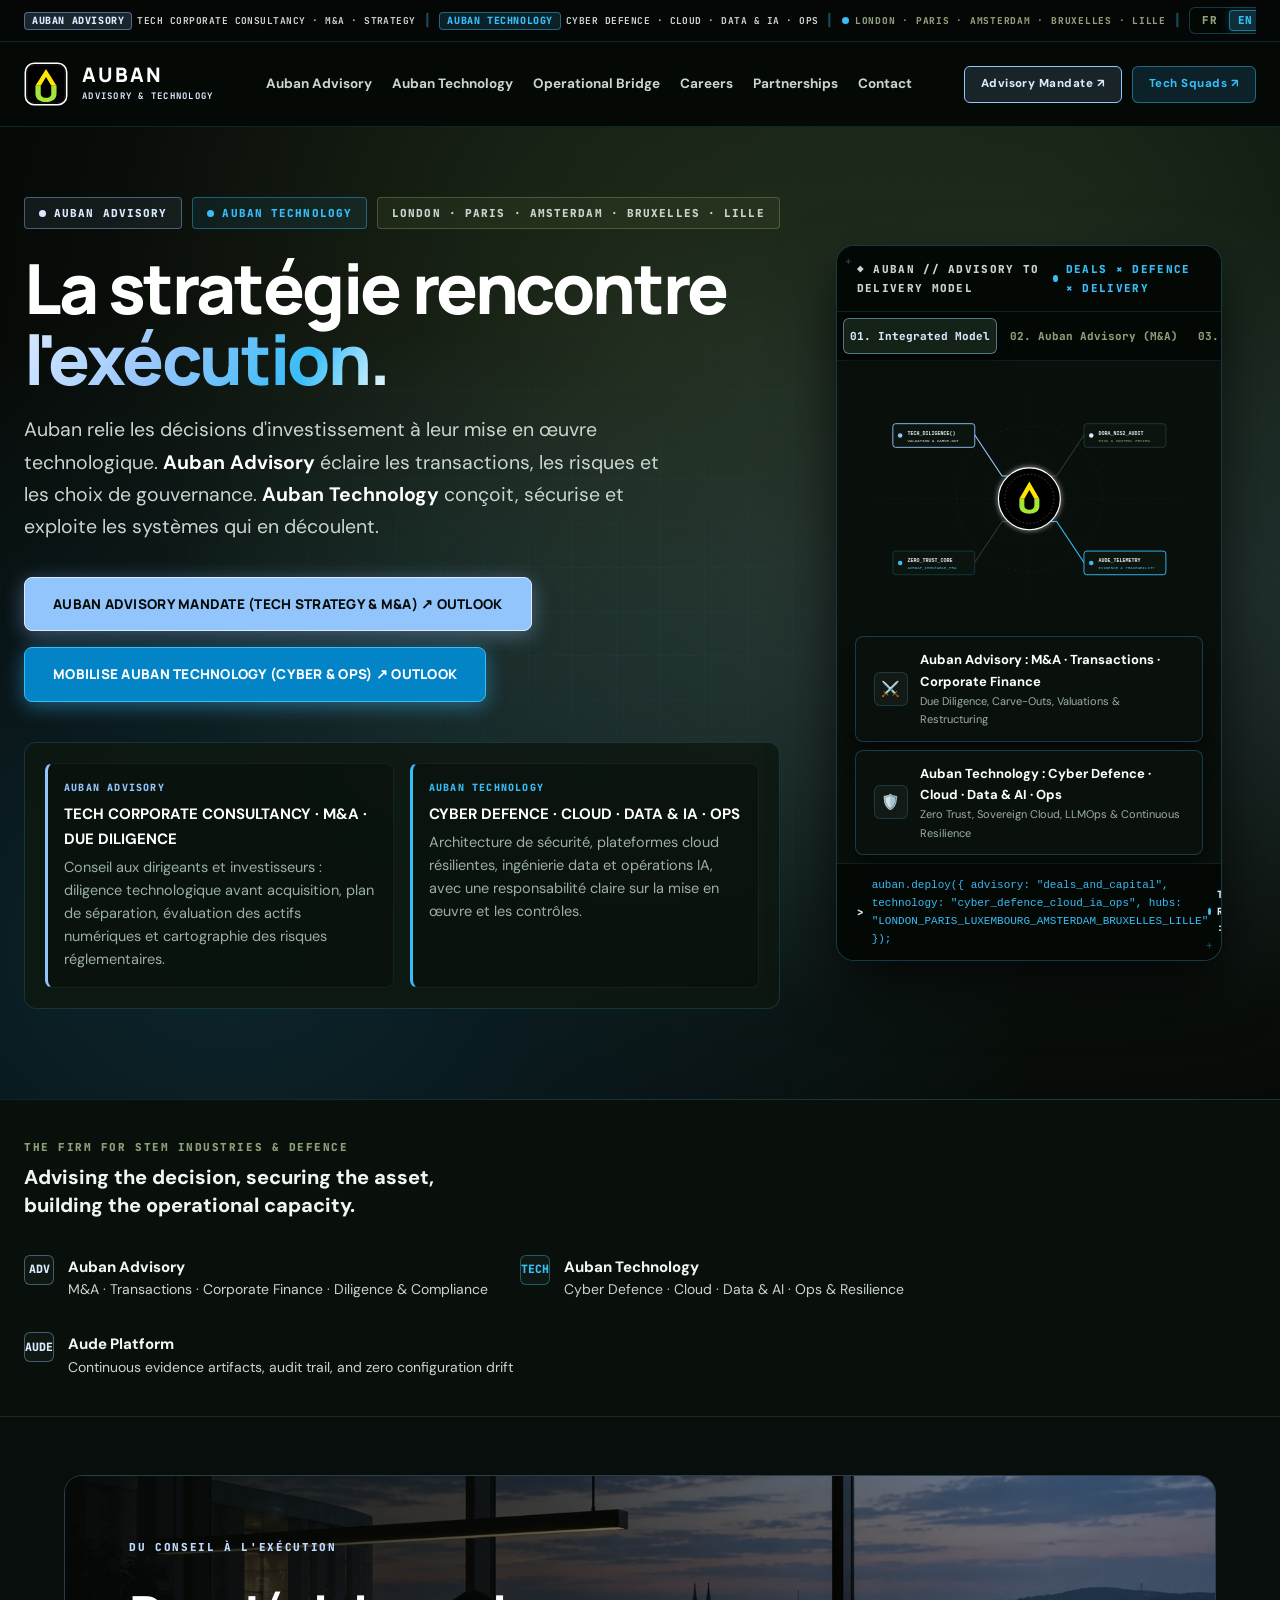
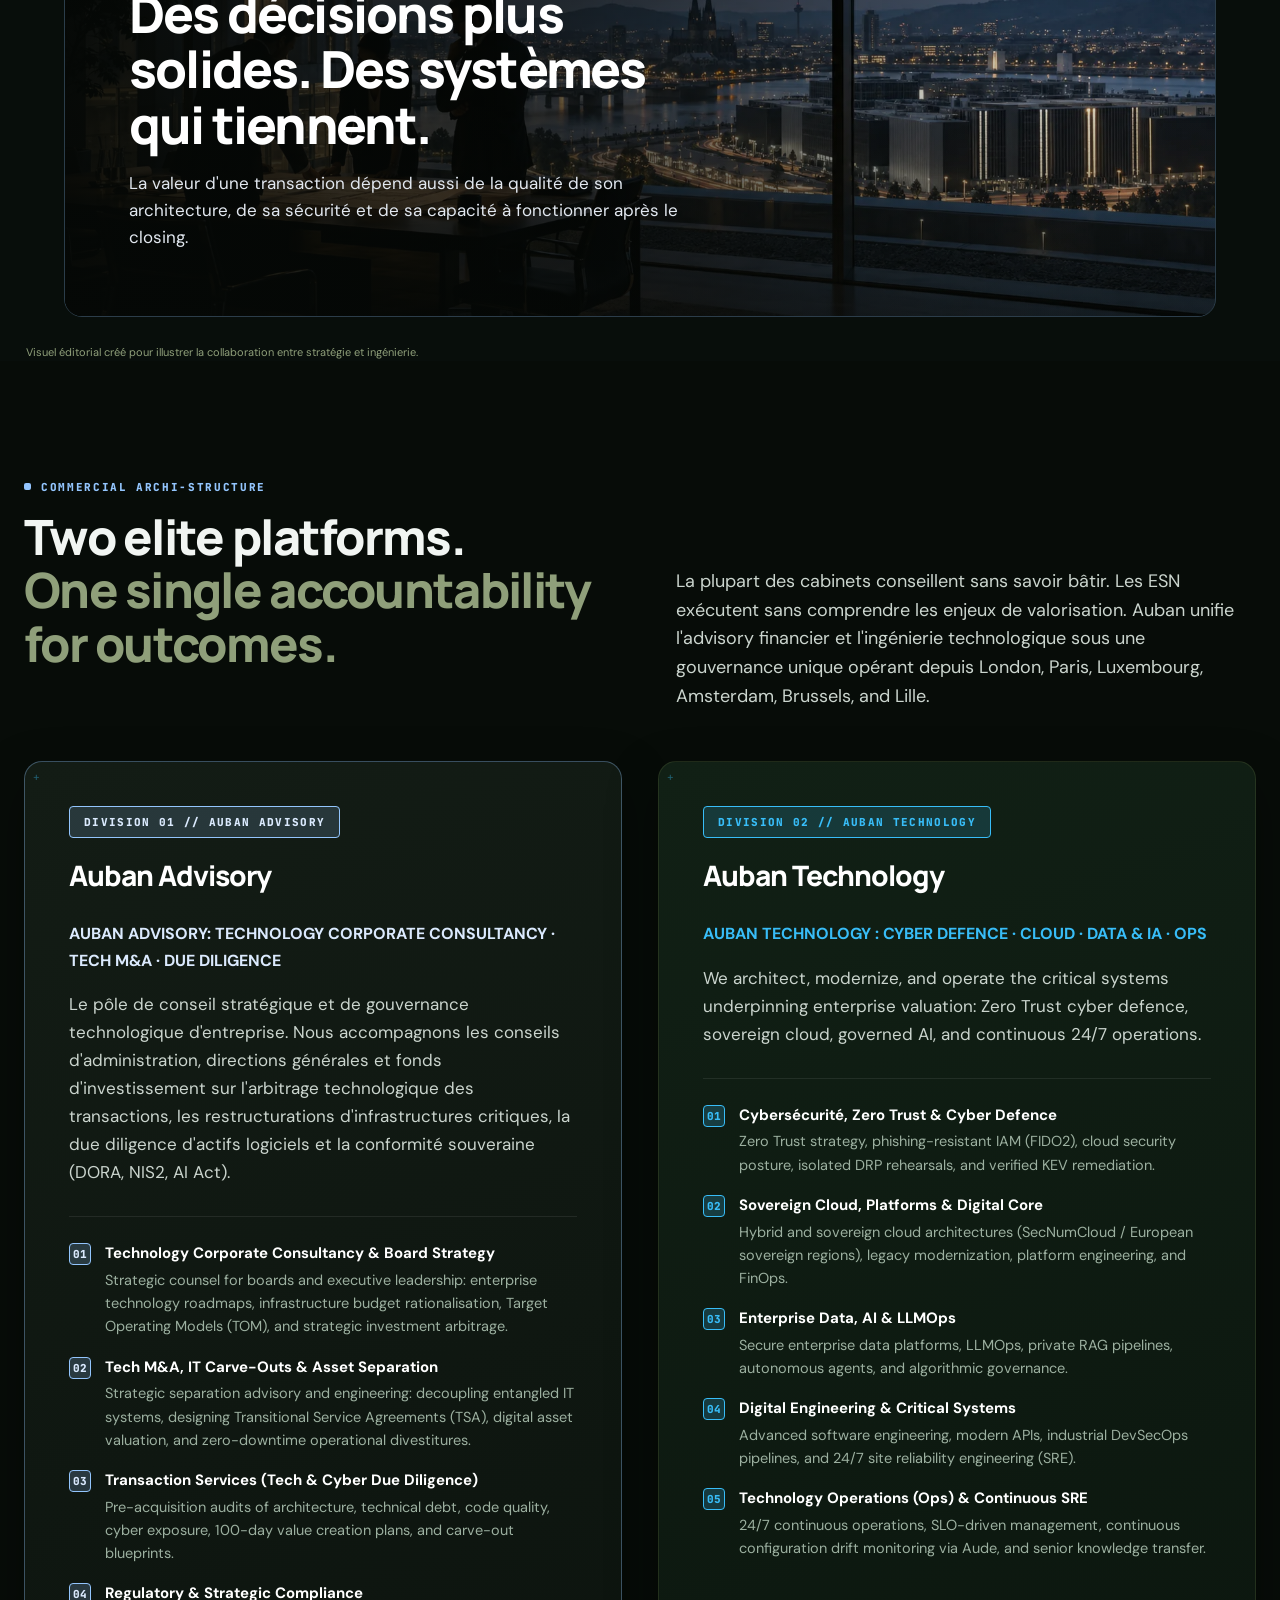
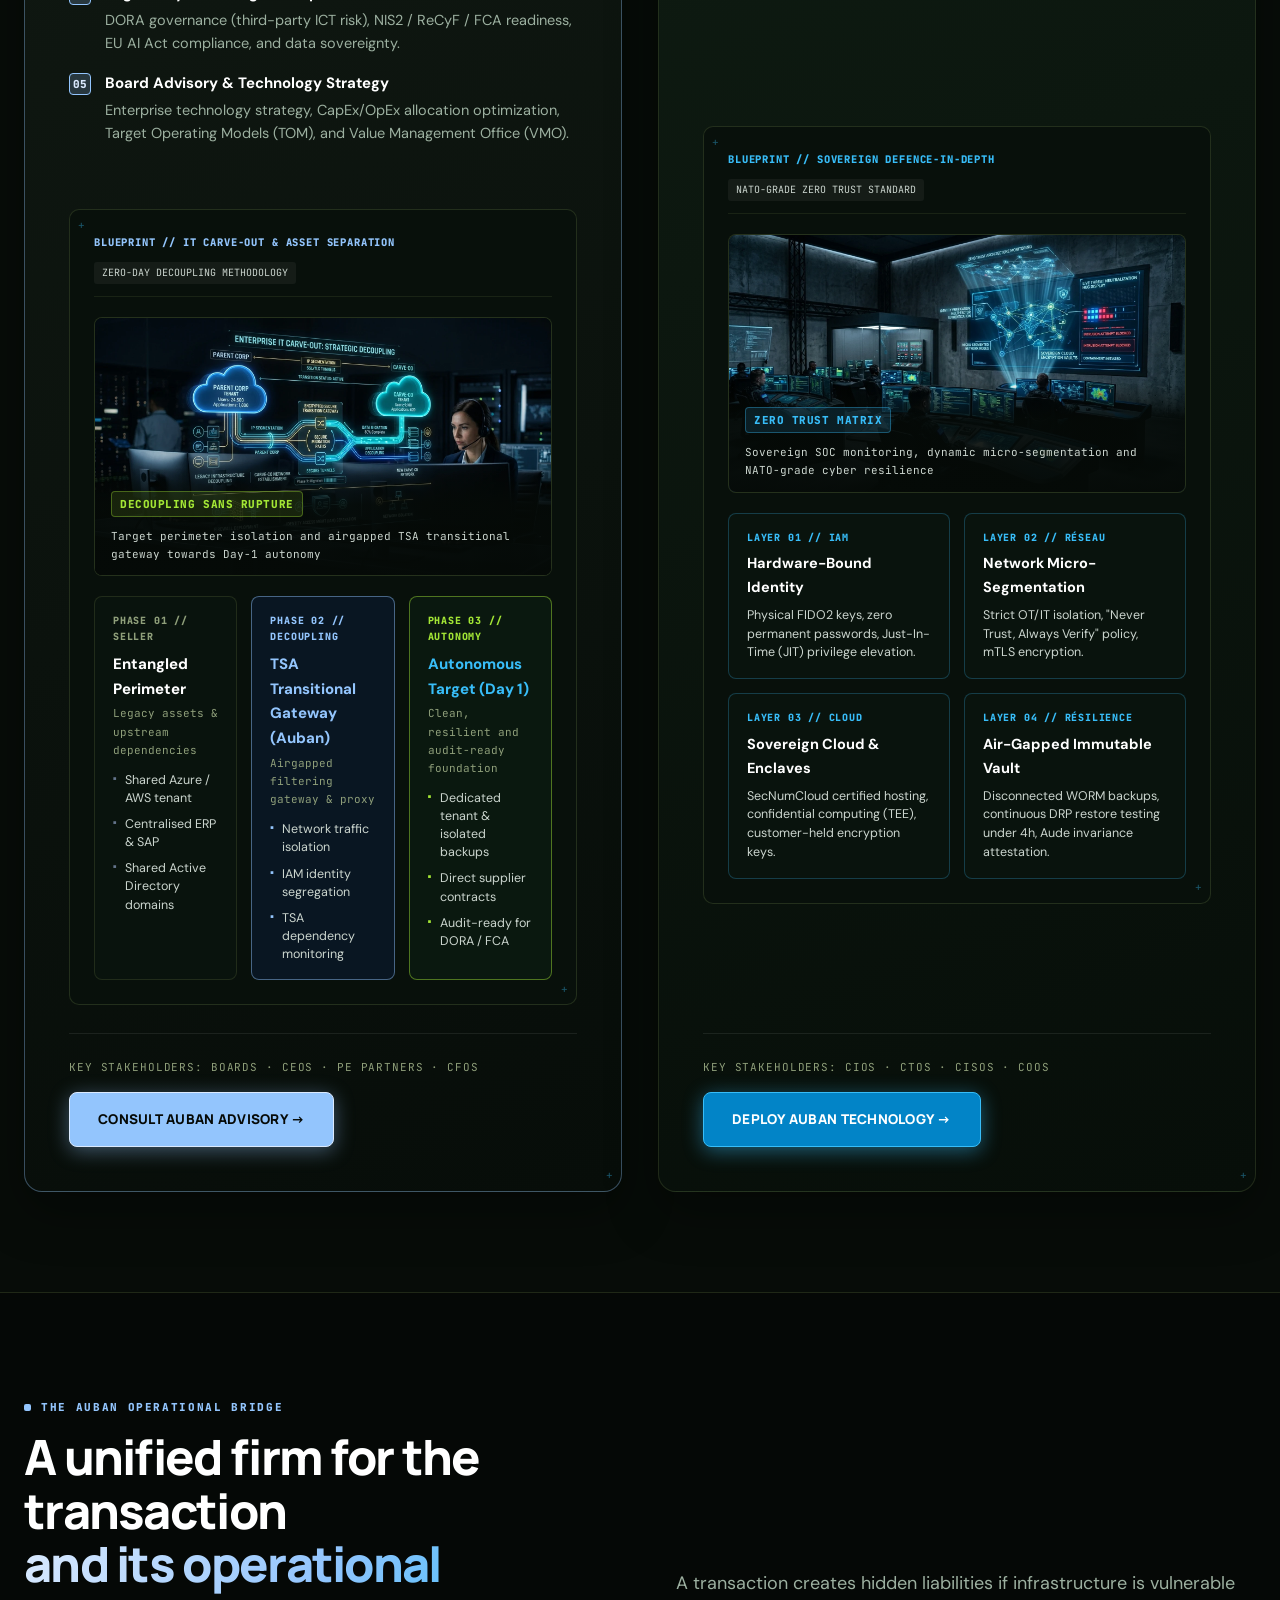
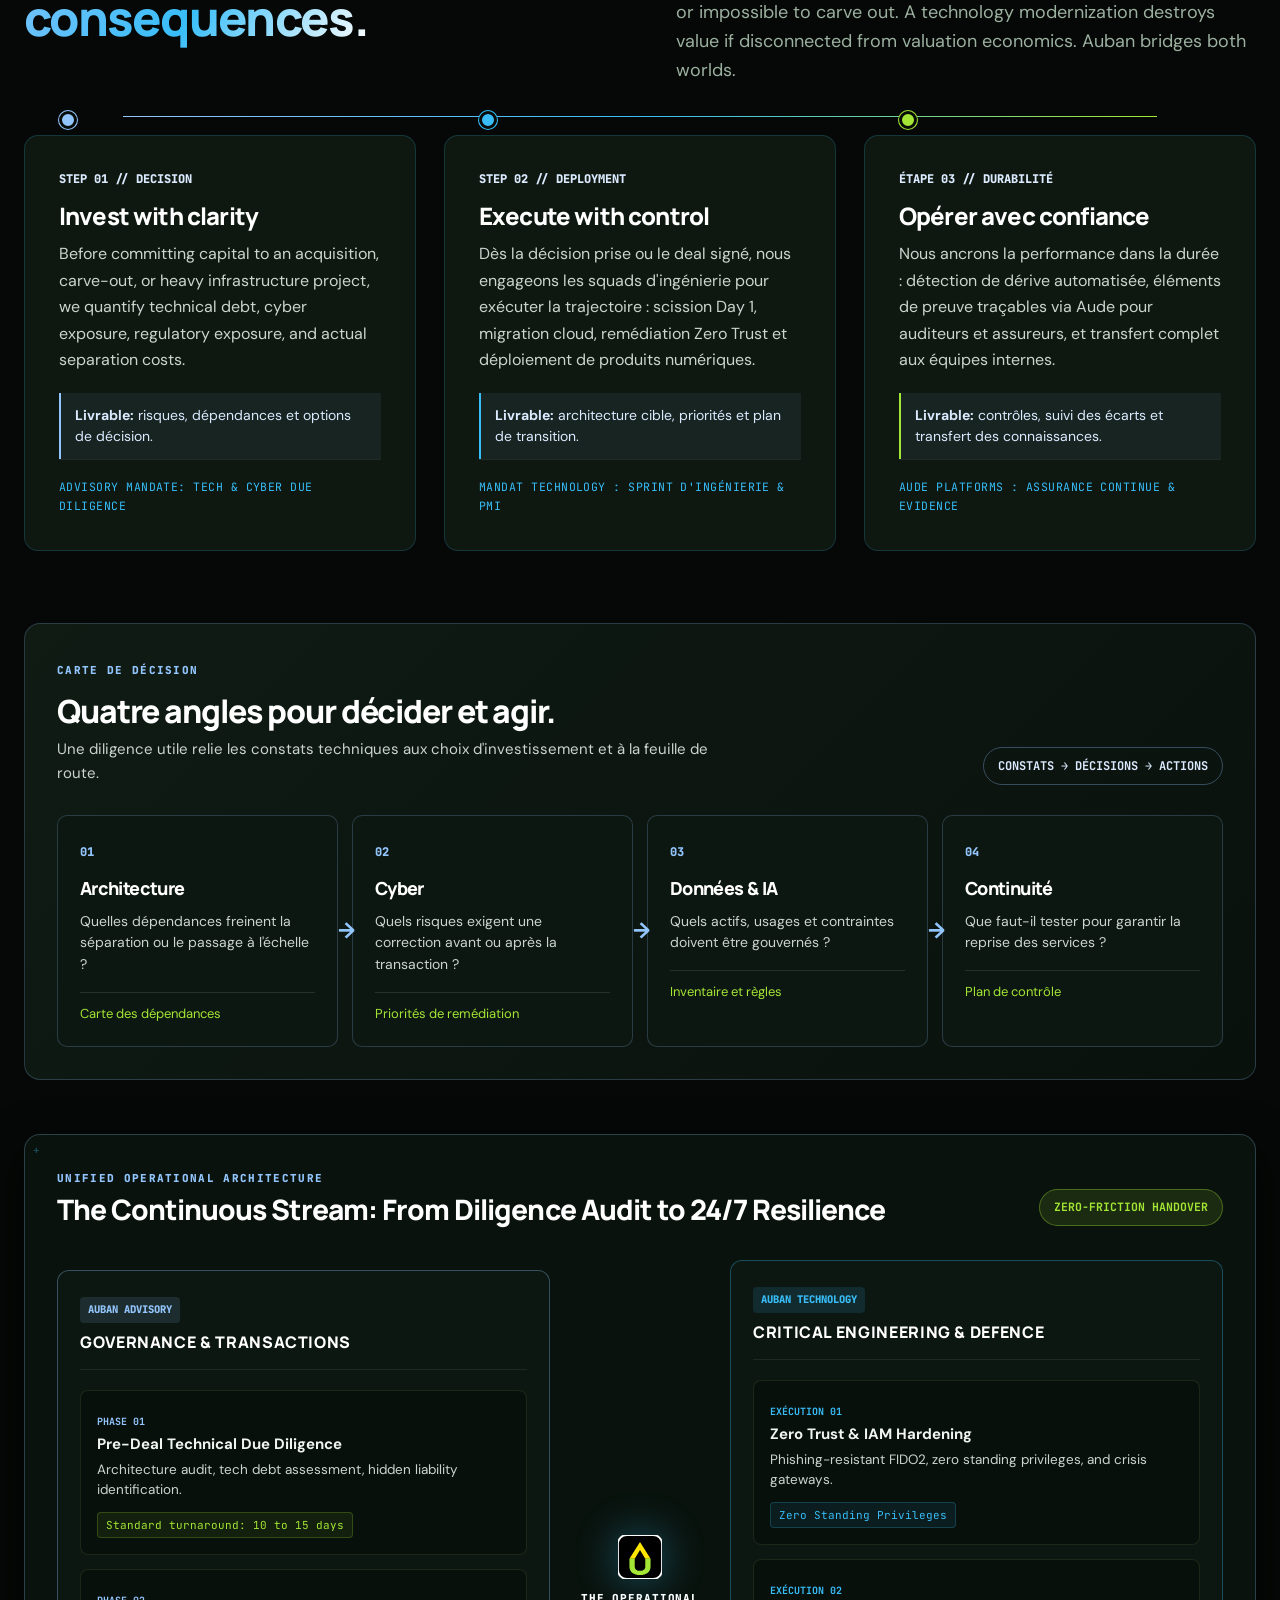
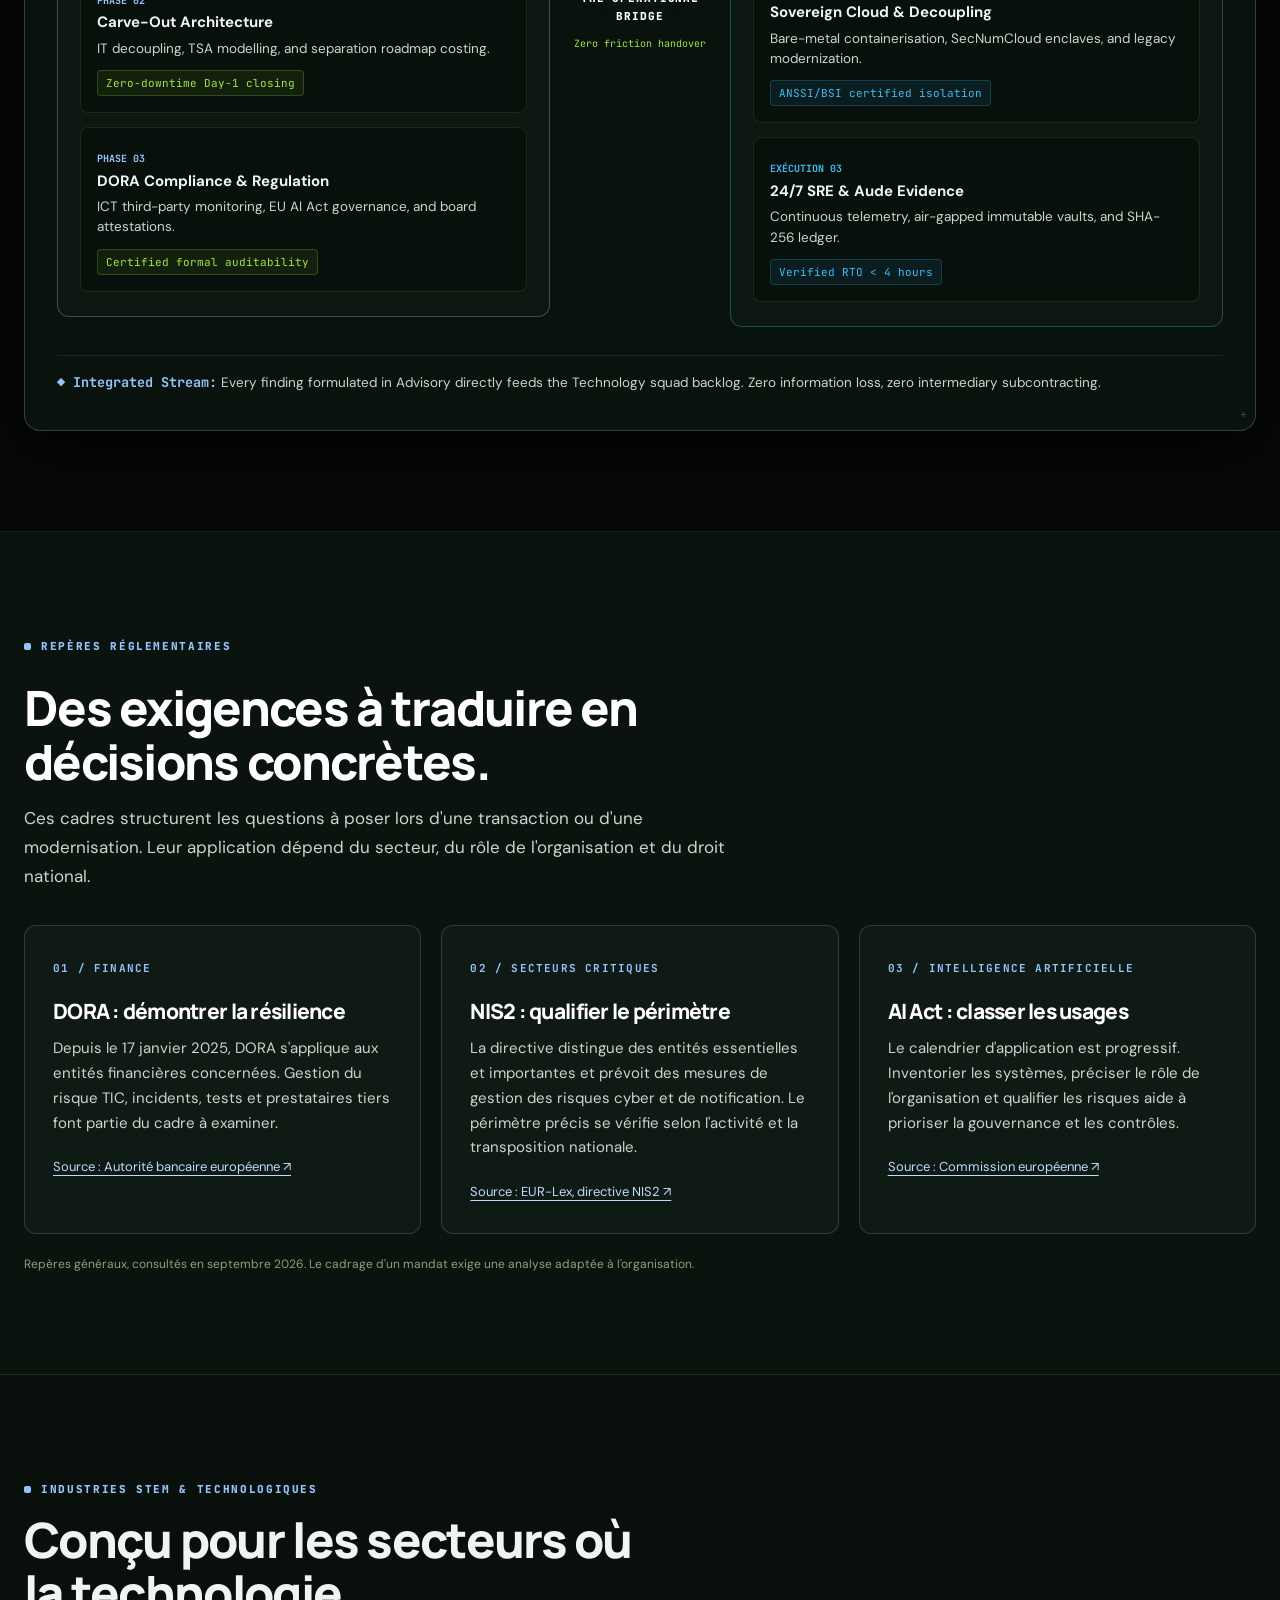
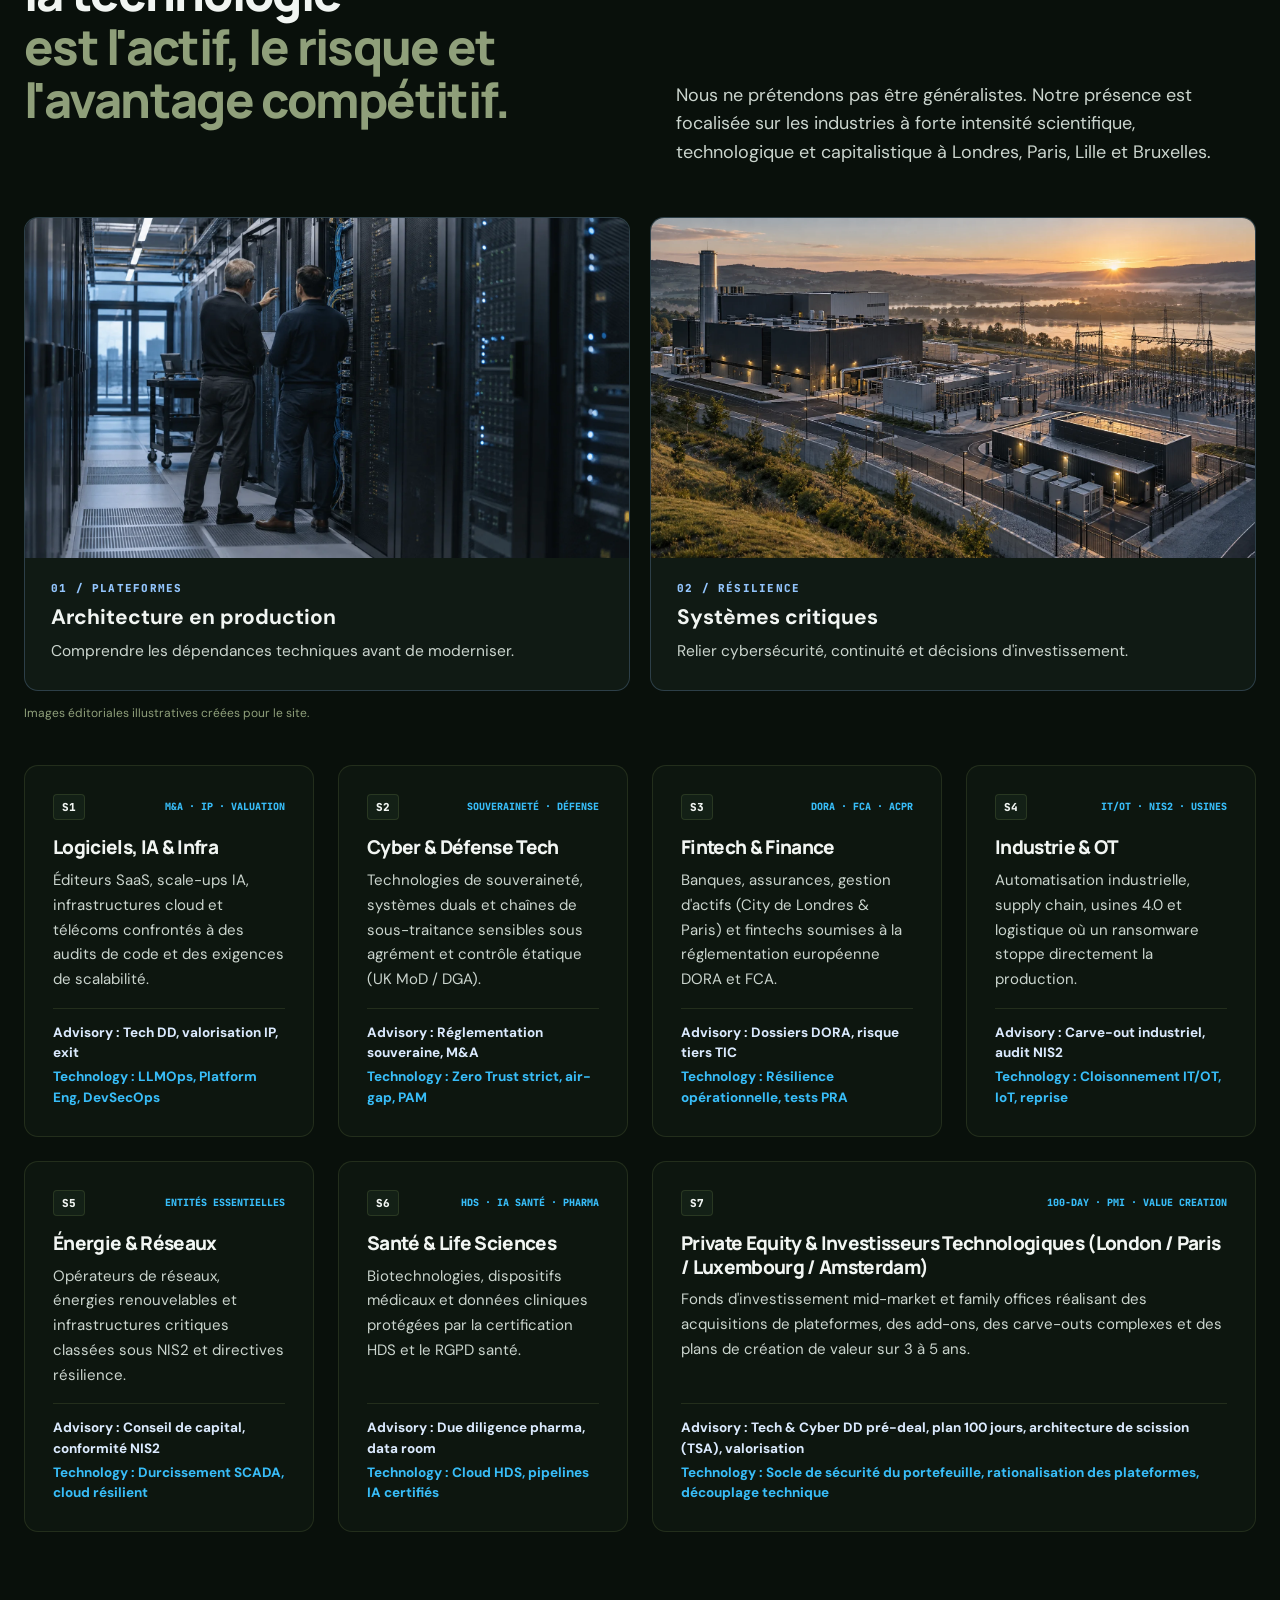
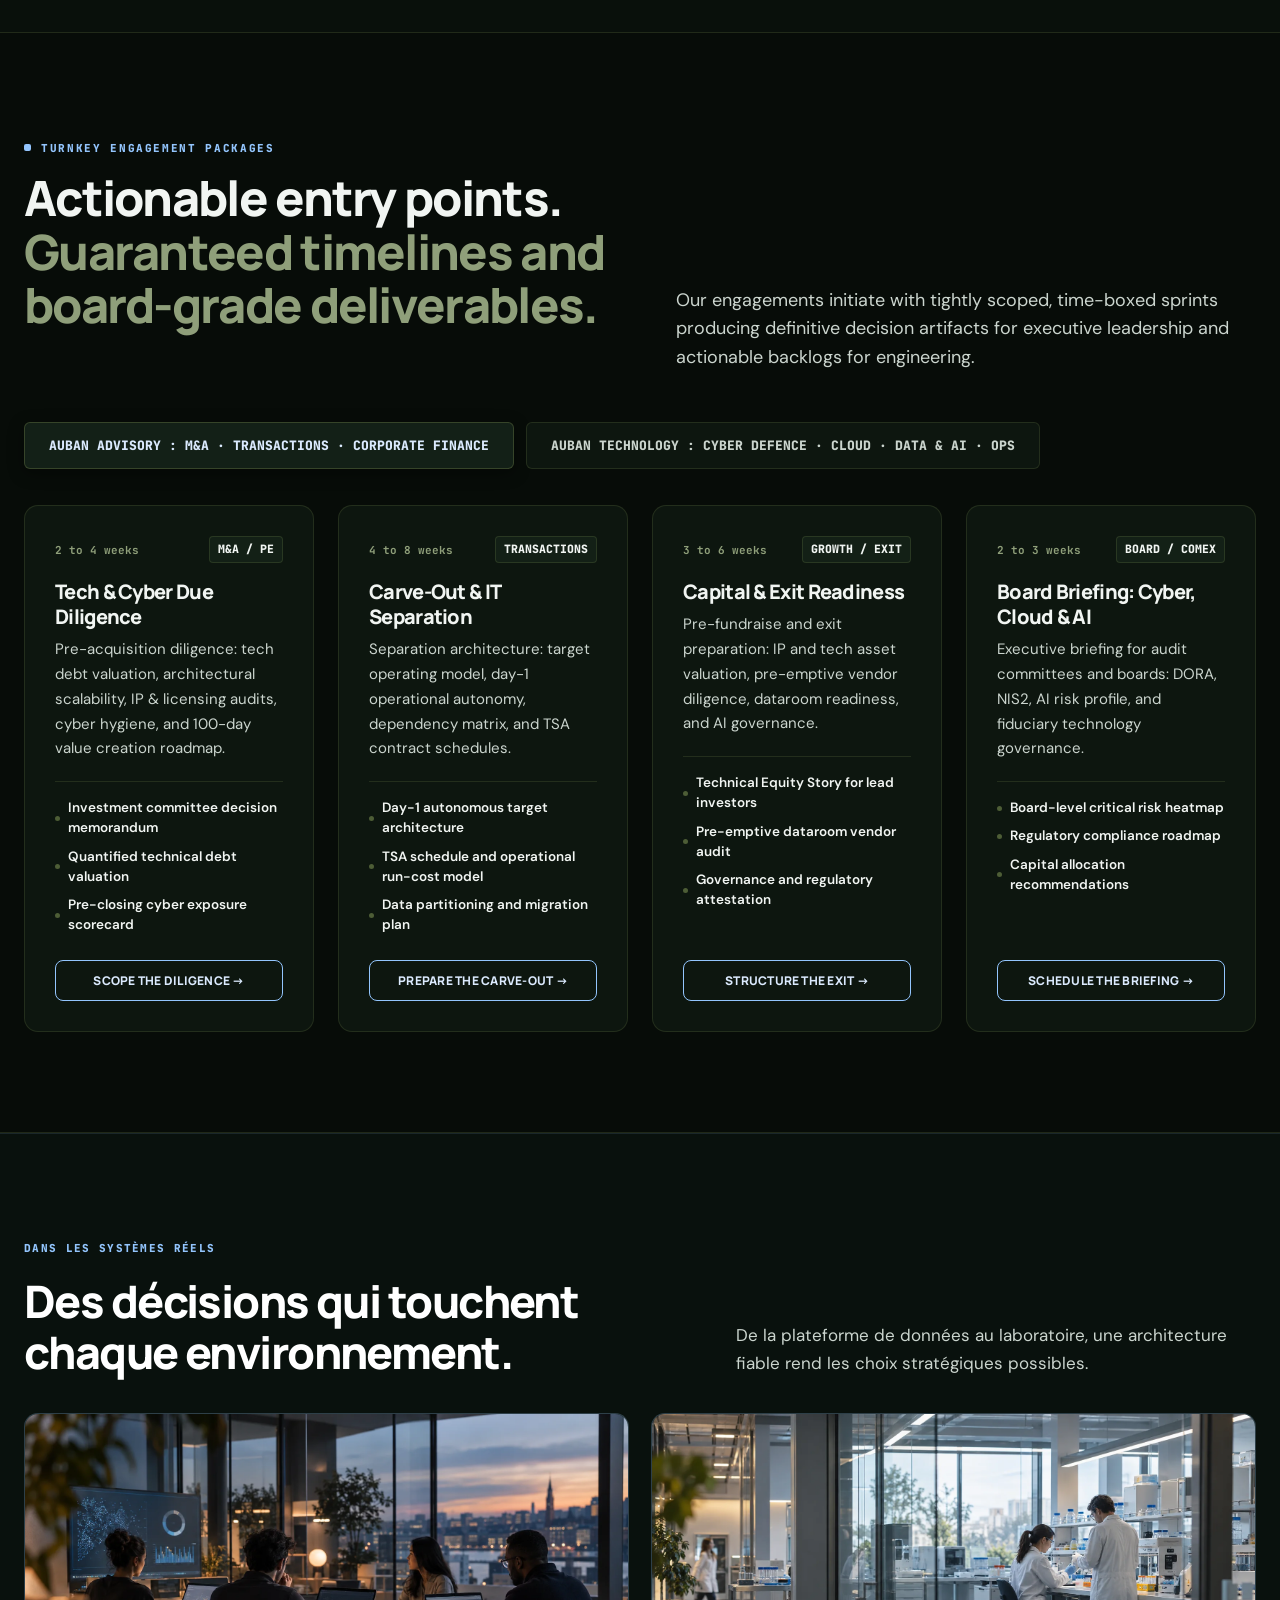
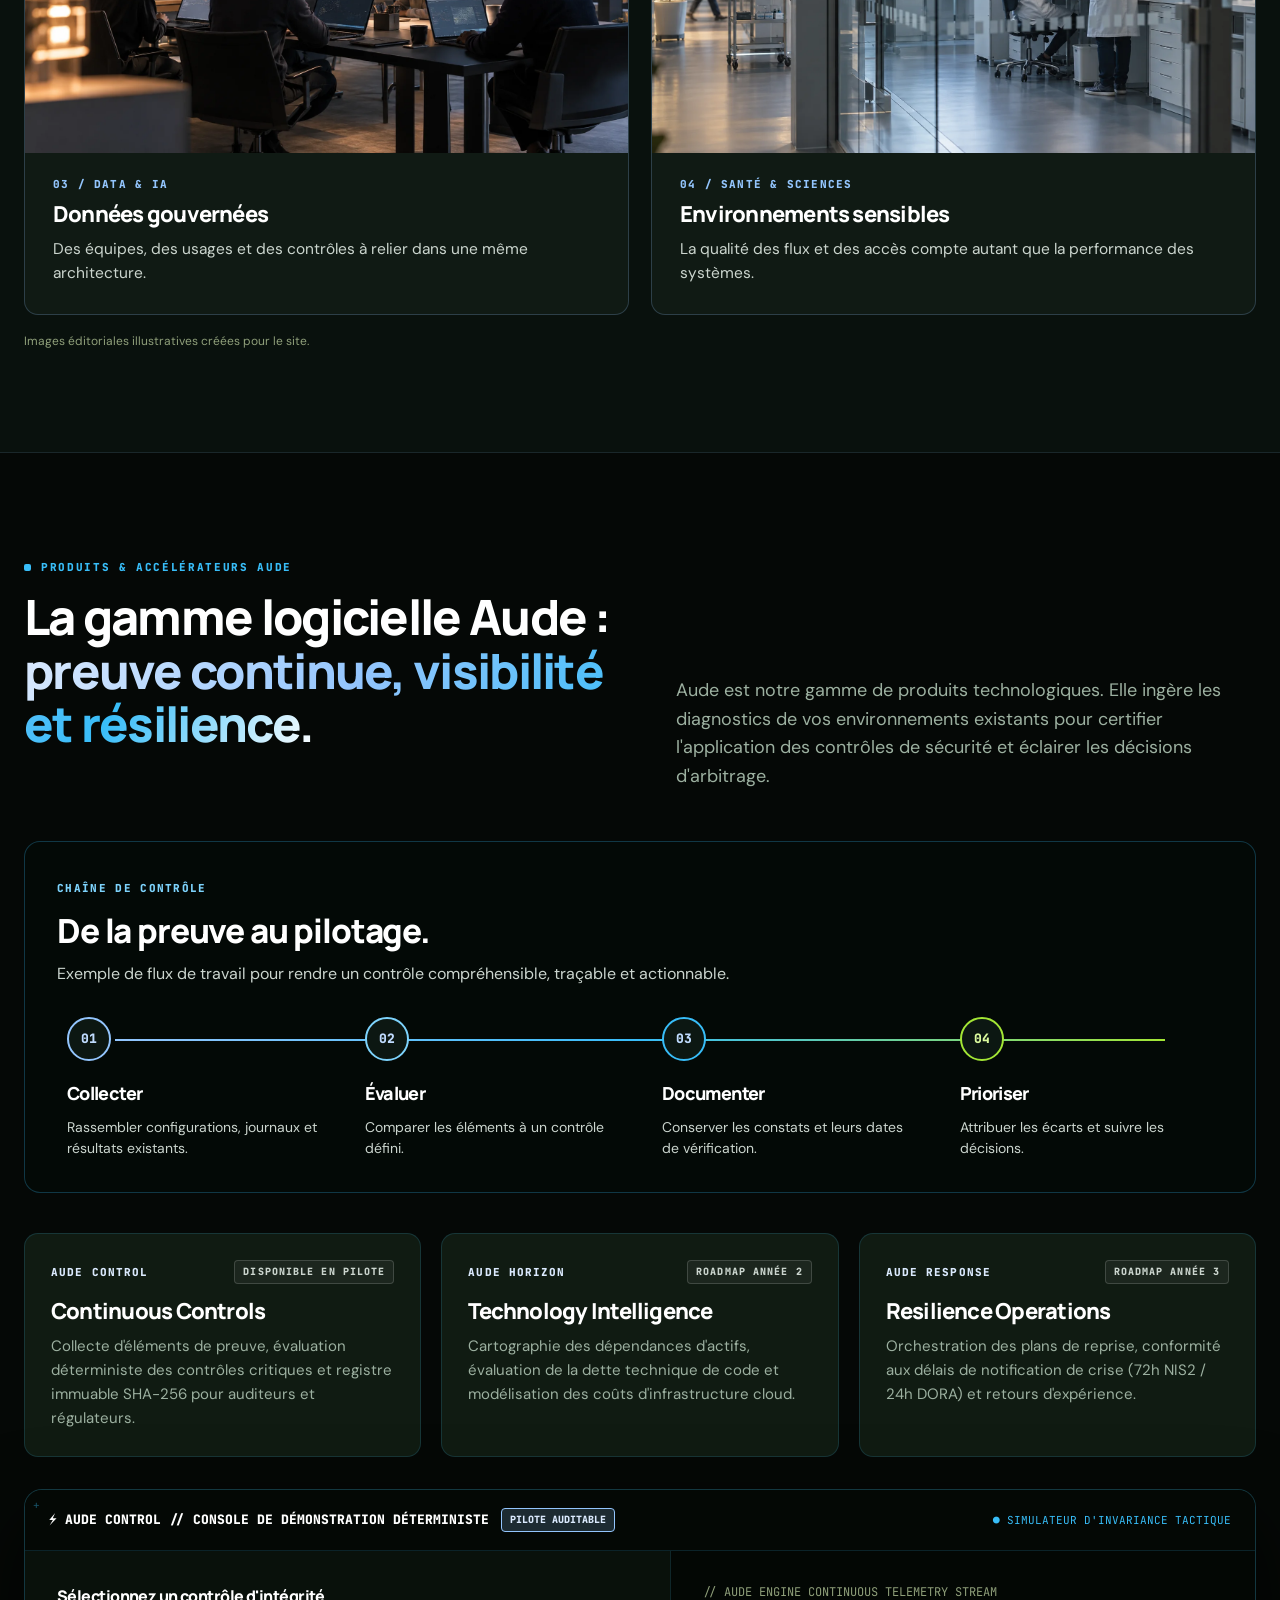
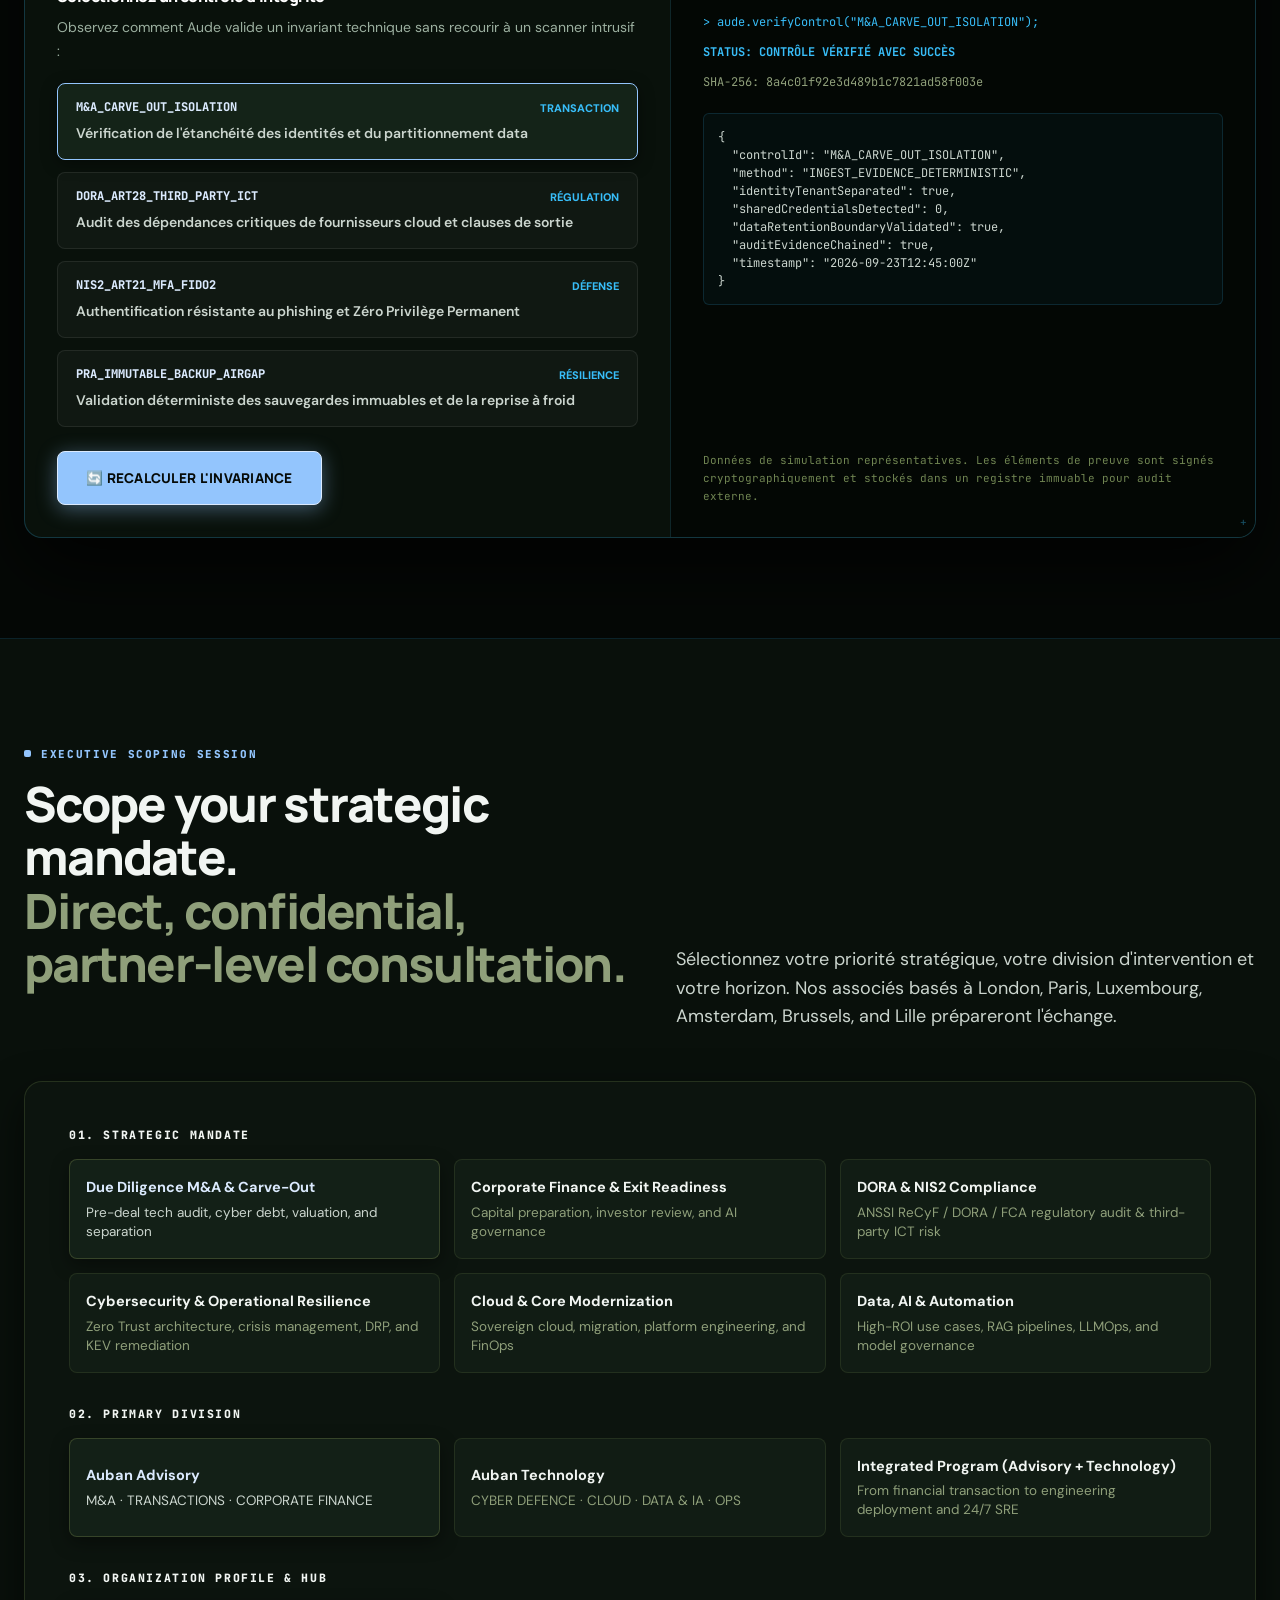
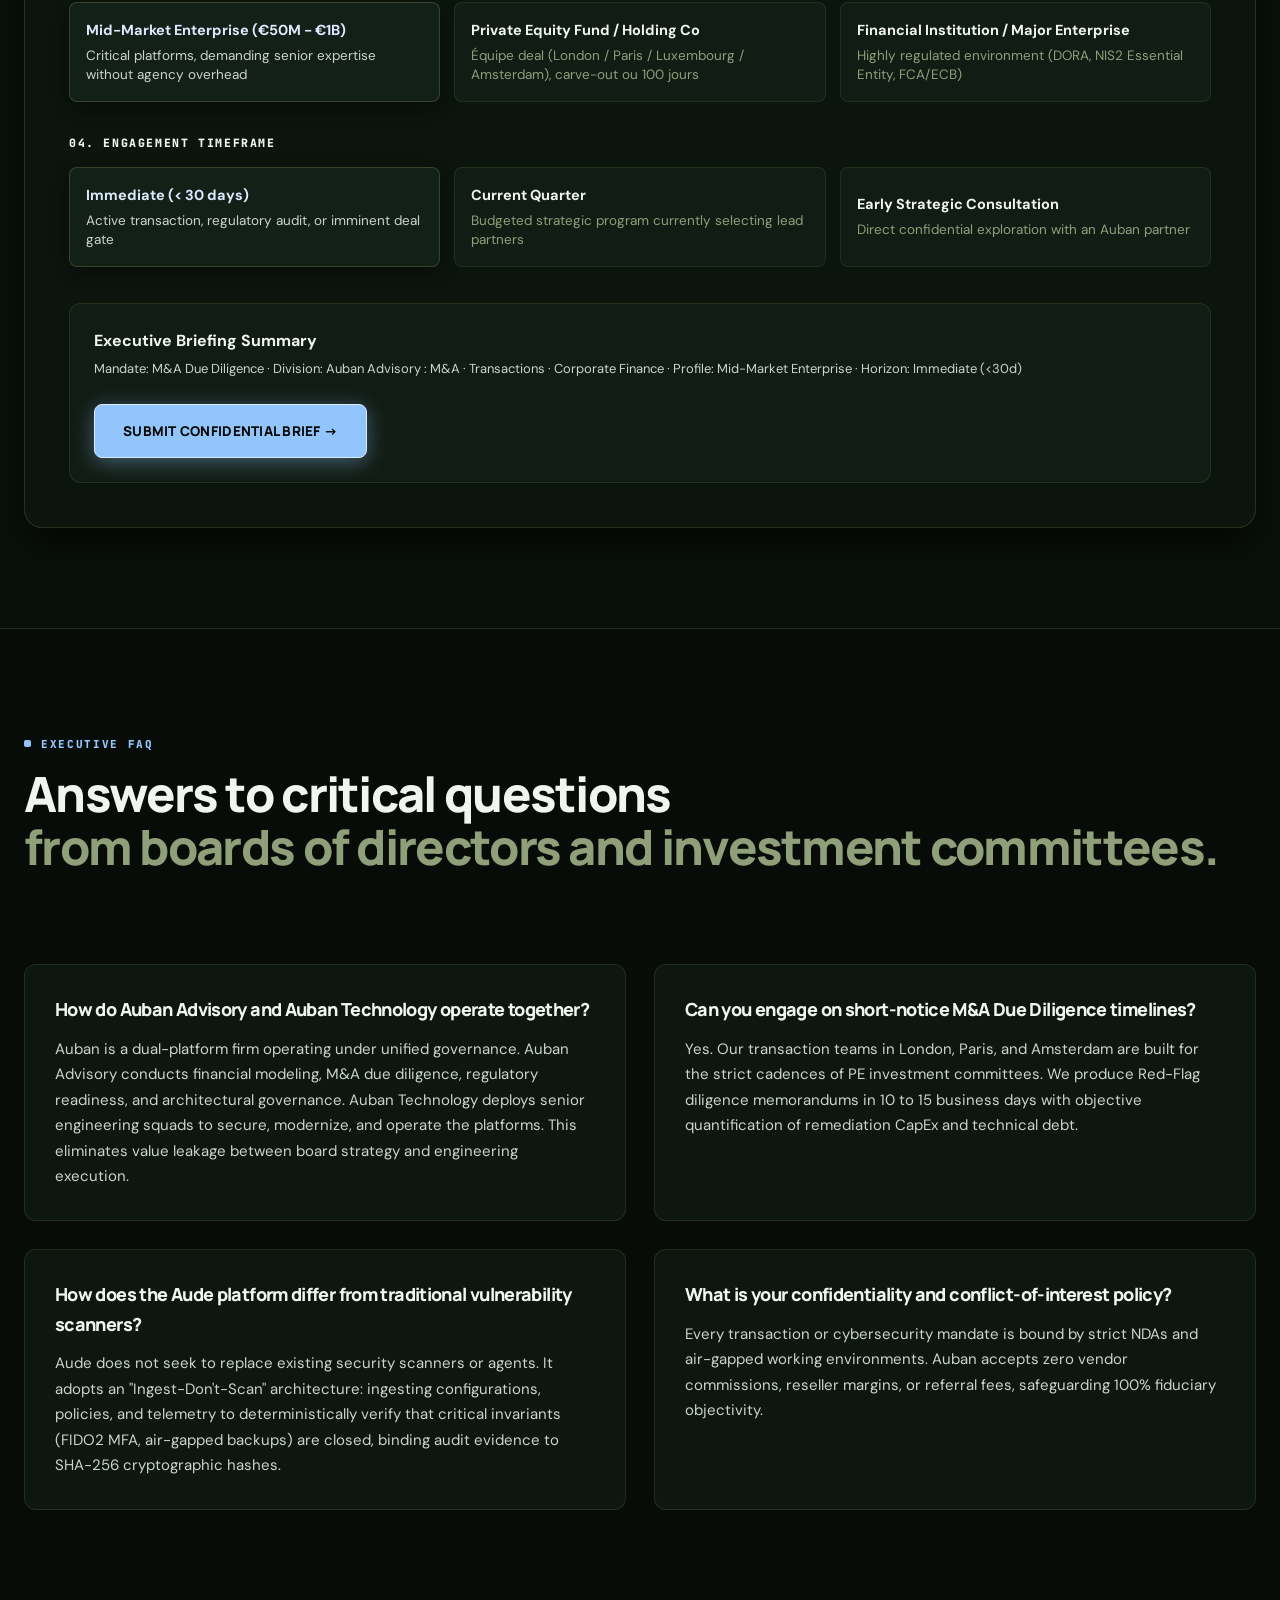
==== en.html @ d3a71832 "Fix overlapping topology layout with clean grid & embed tactical pictures for carveout, zerotrust, a" ====
<!DOCTYPE html>
<html lang="en">
<head>
  <meta charset="UTF-8">
  <meta name="viewport" content="width=device-width, initial-scale=1.0">
  <title>Auban | Conseil stratégique, transactions &amp; ingénierie technologique</title>
  <meta name="description" content="Auban relie conseil en transactions, cybersécurité, cloud, data et ingénierie. De la diligence technologique à la mise en œuvre et aux contrôles.">
  <link rel="canonical" href="https://auban.fr/">
  <link rel="alternate" hreflang="fr" href="https://auban.fr/">
  <link rel="alternate" hreflang="en" href="https://auban.fr/en.html">
  <link rel="alternate" hreflang="nl" href="https://auban.fr/nl.html">
  <link rel="alternate" hreflang="x-default" href="https://auban.fr/en.html">
  <link rel="icon" type="image/svg+xml" href="favicon.svg">
  <link rel="apple-touch-icon" href="apple-touch-icon.png">
  <link rel="manifest" href="site.webmanifest">
  <meta name="theme-color" content="#000000">

  <!-- OpenGraph Protocol -->
  <meta property="og:type" content="website">
  <meta property="og:site_name" content="Auban">
  <meta property="og:locale" content="en_GB">
  <meta property="og:url" content="https://auban.fr/en.html">
  <meta property="og:title" content="AUBAN ADVISORY : M&amp;A · TRANSACTIONS · CORPORATE FINANCE ┃ AUBAN TECHNOLOGY : CYBER DEFENCE · CLOUD · DATA &amp; IA · OPS">
  <meta property="og:description" content="Auban : AUBAN ADVISORY (M&amp;A · Transactions · Corporate Finance) et AUBAN TECHNOLOGY (Cyber Defence · Cloud · Data &amp; IA · Ops). London · Paris · Luxembourg · Amsterdam · Brussels · Lille.">
  <meta property="og:image" content="https://auban.fr/og-image.png">
  <meta property="og:image:width" content="1200">
  <meta property="og:image:height" content="630">
  <meta property="og:image:alt" content="Auban — Advisory &amp; Technology (London · Paris · Luxembourg · Amsterdam · Brussels · Lille)">

  <!-- Twitter / X Card Protocol -->
  <meta name="twitter:card" content="summary_large_image">
  <meta name="twitter:title" content="AUBAN ADVISORY : M&amp;A · TRANSACTIONS · CORPORATE FINANCE ┃ AUBAN TECHNOLOGY : CYBER DEFENCE · CLOUD · DATA &amp; IA · OPS">
  <meta name="twitter:description" content="Auban : AUBAN ADVISORY (M&amp;A · Transactions · Corporate Finance) et AUBAN TECHNOLOGY (Cyber Defence · Cloud · Data &amp; IA · Ops). London · Paris · Luxembourg · Amsterdam · Brussels · Lille.">
  <meta name="twitter:image" content="https://auban.fr/og-image.png">

  <!-- Institutional Schema.org Structured Data -->
  <script type="application/ld+json">
  {
    "@context": "https://schema.org",
    "@graph": [
      {
        "@type": "Organization",
        "@id": "https://auban.fr/#organization",
        "name": "Auban",
        "alternateName": "Auban Advisory & Technology",
        "url": "https://auban.fr/",
        "logo": "https://auban.fr/og-image.png",
        "image": "https://auban.fr/og-image.png",
        "description": "Elite technology advisory and engineering firm uniting Auban Advisory (M&A, Transactions, Corporate Finance) and Auban Technology (Cyber Defence, Sovereign Cloud, Data & AI, 24/7 SRE).",
        "email": "info@auban.fr",
        "telephone": "+33758585705",
        "address": [
          { "@type": "PostalAddress", "addressLocality": "London", "addressCountry": "GB" },
          { "@type": "PostalAddress", "addressLocality": "Paris", "addressCountry": "FR" },
          { "@type": "PostalAddress", "addressLocality": "Luxembourg", "addressCountry": "LU" },
      { "@type": "PostalAddress", "addressLocality": "Amsterdam", "addressCountry": "NL" },
          { "@type": "PostalAddress", "addressLocality": "Bruxelles", "addressCountry": "BE" },
          { "@type": "PostalAddress", "addressLocality": "Lille", "addressCountry": "FR" }
        ],
        "areaServed": ["GB", "FR", "NL", "BE", "EU"]
      },
      {
        "@type": "WebSite",
        "@id": "https://auban.fr/#website",
        "url": "https://auban.fr/",
        "name": "Auban",
        "publisher": { "@id": "https://auban.fr/#organization" },
        "inLanguage": ["fr-FR", "en-GB", "nl-NL"]
      }
    ]
  }
  
      </script>
  <link rel="preconnect" href="https://fonts.googleapis.com">
  <link rel="preconnect" href="https://fonts.gstatic.com" crossorigin>
  <link href="https://fonts.googleapis.com/css2?family=DM+Sans:ital,opsz,wght@0,9..40,300..900;1,9..40,300..900&family=JetBrains+Mono:wght@400;600;700;800&family=Manrope:wght@400;600;700;800;900&display=swap" rel="stylesheet">
  <style>
    :root {
      /* Tactical Military & Stealth Corporate Palette (Zero White Background) */
      --mil-night: #050806;
      --mil-deep: #070c08;
      --mil-bg: #090f0b;
      --mil-surface: #0e1711;
      --mil-surface-elevated: #132017;
      --mil-card: rgba(14, 23, 17, 0.95);
      --mil-card-border: rgba(77, 93, 54, 0.35);
      --mil-card-border-brass: rgba(147, 197, 253, 0.35);

      --ink: #f1f5f2;           /* Light text for dark theme */
      --ink-soft: #cbd5ce;      /* Muted light text */
      --ink-muted: #8f9f7a;     /* Sage muted text */
      --paper: #070c08;         /* Replaced white with dark stealth */
      --canvas: #0a120c;        /* Replaced light ivory with dark canvas */
      --canvas-surface: #0e1a12;
      --canvas-subtle: #121d15;
      --line: rgba(77, 93, 54, 0.35);
      --line-subtle: rgba(77, 93, 54, 0.20);

      /* Tactical Olive Drab & Ranger Greens */
      --olive-drab: #4d5d36;
      --olive-deep: #26331a;
      --olive-light: #708552;
      --olive-sage: #8f9f7a;
      --olive-slate: #586b5b;

      /* Technology & Cyber Accent: High-Visibility Tactical Electric Blue (replacing lime for text) */
      --tech-blue: #38bdf8;
      --tech-blue-bright: #60a5fa;
      --tech-blue-deep: #0284c7;
      --tech-blue-glow: rgba(56, 189, 248, 0.45);

      --phosphor: #38bdf8;
      --phosphor-bright: #38bdf8;
      --phosphor-dark: #0284c7;
      --phosphor-glow: rgba(56, 189, 248, 0.45);

      /* Advisory & Corporate Strategy: High-Visibility Strategic Blue / Ice Blue */
      --brass: #93c5fd;
      --brass-light: #dbeafe;
      --brass-deep: #2563eb;
      --brass-glow: rgba(147, 197, 253, 0.40);

      /* Operational Alert Colors */
      --alert-amber: #f59e0b;
      --alert-red: #ef4444;

      --font-sans: 'DM Sans', -apple-system, BlinkMacSystemFont, "Segoe UI", Roboto, sans-serif;
      --font-display: 'Manrope', -apple-system, BlinkMacSystemFont, "Segoe UI", Roboto, sans-serif;
      --font-mono: 'JetBrains Mono', monospace;
    }

    * { box-sizing: border-box; }
    html {
      scroll-behavior: smooth;
      scroll-padding-top: 90px;
      font-size: 16px;
    }
    body {
      margin: 0;
      background: #070c08;
      color: var(--ink);
      font-family: var(--font-sans);
      -webkit-font-smoothing: antialiased;
      line-height: 1.65;
      overflow-x: hidden;
    }

    /* Container */
    .container {
      width: min(100% - 48px, 1340px);
      margin-inline: auto;
    }

    /* Typography */
    h1, h2, h3, h4, h5 {
      font-family: var(--font-display);
      letter-spacing: -0.035em;
      color: var(--ink);
      font-weight: 850;
      margin-top: 0;
    }
    h1 {
      font-size: clamp(44px, 5.4vw, 84px);
      line-height: 1.02;
    }
    h2 {
      font-size: clamp(32px, 3.8vw, 56px);
      line-height: 1.1;
    }
    h3 {
      font-size: clamp(22px, 2.2vw, 32px);
      line-height: 1.25;
    }
    p {
      font-size: 17px;
      line-height: 1.7;
      color: var(--ink-soft);
      margin-top: 0;
    }
    a { color: inherit; text-decoration: none; }
    button { font: inherit; cursor: pointer; border: none; }
    :focus-visible { outline: 3px solid var(--phosphor-bright); outline-offset: 3px; }
    .skip-link {
      position: fixed;
      top: 10px;
      left: 10px;
      z-index: 500;
      padding: 10px 16px;
      border-radius: 8px;
      background: var(--phosphor-bright);
      color: var(--mil-night);
      font-weight: 800;
      transform: translateY(-160%);
      transition: transform 0.2s ease;
    }
    .skip-link:focus { transform: translateY(0); }

    /* Highlights & Military Gradients */
    .text-brass { color: var(--brass) !important; }
    .text-phosphor { color: var(--phosphor-bright) !important; }
    .text-olive { color: var(--olive-light) !important; }
    .text-white { color: #ffffff !important; }
    .text-muted { color: var(--ink-muted) !important; }

    .highlight-brass {
      background: linear-gradient(120deg, #f2f4ec 0%, var(--brass) 55%, var(--brass-light) 100%);
      -webkit-background-clip: text;
      -webkit-text-fill-color: transparent;
    }
    .highlight-phosphor {
      background: linear-gradient(120deg, #ffffff 0%, var(--phosphor-bright) 60%, var(--phosphor) 100%);
      -webkit-background-clip: text;
      -webkit-text-fill-color: transparent;
    }
    .highlight-military {
      background: linear-gradient(120deg, var(--brass-light) 0%, var(--brass) 40%, var(--phosphor-bright) 75%, #ffffff 100%);
      -webkit-background-clip: text;
      -webkit-text-fill-color: transparent;
    }

    /* Badges & Eyebrows */
    .eyebrow {
      display: inline-flex;
      align-items: center;
      gap: 10px;
      font-size: 11px;
      font-weight: 800;
      text-transform: uppercase;
      letter-spacing: 0.15em;
      margin-bottom: 14px;
      font-family: var(--font-mono);
    }
    .eyebrow-brass { color: var(--brass); }
    .eyebrow-phosphor { color: var(--phosphor-bright); }
    .eyebrow-rule {
      width: 7px;
      height: 7px;
      border-radius: 2px;
      background: currentColor;
    }

    /* Buttons: Military Tactical System */
    .btn {
      display: inline-flex;
      align-items: center;
      justify-content: center;
      gap: 10px;
      padding: 15px 28px;
      border-radius: 8px;
      font-weight: 800;
      font-size: 13.5px;
      letter-spacing: 0.02em;
      transition: all 0.22s cubic-bezier(0.16, 1, 0.3, 1);
      cursor: pointer;
      text-align: center;
      font-family: var(--font-display);
      text-transform: uppercase;
    }
    .btn-brass {
      background: var(--brass);
      color: #060a07;
      box-shadow: 0 4px 20px var(--brass-glow);
      border: 1px solid var(--brass-light);
    }
    .btn-brass:hover {
      background: var(--brass-light);
      transform: translateY(-2px);
      box-shadow: 0 8px 30px rgba(147, 197, 253, 0.55);
    }
    .btn-phosphor {
      background: #0284c7;
      color: #ffffff;
      box-shadow: 0 4px 20px var(--tech-blue-glow);
      border: 1px solid var(--tech-blue);
    }
    .btn-phosphor:hover {
      background: var(--tech-blue);
      color: #04080a;
      transform: translateY(-2px);
      box-shadow: 0 8px 30px rgba(56, 189, 248, 0.65);
    }
    .btn-glass {
      background: rgba(255, 255, 255, 0.06);
      color: #ffffff;
      border: 1px solid rgba(255, 255, 255, 0.16);
      backdrop-filter: blur(12px);
    }
    .btn-glass:hover {
      background: rgba(255, 255, 255, 0.12);
      border-color: rgba(255, 255, 255, 0.35);
      transform: translateY(-2px);
    }
    .btn-outline-brass {
      background: transparent;
      color: var(--brass-light);
      border: 1px solid var(--brass);
    }
    .btn-outline-brass:hover {
      background: rgba(147, 197, 253, 0.15);
      transform: translateY(-2px);
    }
    .btn-outline-phosphor {
      background: transparent;
      color: var(--tech-blue);
      border: 1px solid var(--tech-blue);
    }
    .btn-outline-phosphor:hover {
      background: rgba(56, 189, 248, 0.18);
      transform: translateY(-2px);
    }

    /* Pulse Dots */
    .pulse-dot {
      width: 7px;
      height: 7px;
      border-radius: 50%;
      background: currentColor;
      display: inline-block;
      animation: pulseAnim 2.2s infinite ease-in-out;
    }
    @keyframes pulseAnim {
      0%, 100% { opacity: 1; transform: scale(1); }
      50% { opacity: 0.3; transform: scale(0.75); }
    }

    /* Tactical Crosshair Markers */
    .crosshair-corner {
      position: relative;
    }
    .crosshair-corner::before {
      content: "+";
      position: absolute;
      top: 6px;
      left: 8px;
      font-family: var(--font-mono);
      font-size: 11px;
      color: rgba(56, 189, 248, 0.4);
      pointer-events: none;
    }
    .crosshair-corner::after {
      content: "+";
      position: absolute;
      bottom: 6px;
      right: 8px;
      font-family: var(--font-mono);
      font-size: 11px;
      color: rgba(56, 189, 248, 0.4);
      pointer-events: none;
    }

    /* ========================================================
       TOP TACTICAL COMMAND RIBBON
       ======================================================== */
    .top-command-ribbon {
      background: #040705;
      border-bottom: 1px solid rgba(56, 189, 248, 0.18);
      padding: 7px 0;
      font-family: var(--font-mono);
      font-size: 10.5px;
      letter-spacing: 0.05em;
      position: relative;
      z-index: 101;
      white-space: nowrap;
      line-height: 1.2;
    }
    .command-ribbon-inner {
      display: flex;
      align-items: center;
      justify-content: space-between;
      gap: 12px;
      white-space: nowrap;
      flex-wrap: nowrap;
      overflow-x: auto;
      scrollbar-width: none;
    }
    .command-ribbon-inner::-webkit-scrollbar {
      display: none;
    }
    .ribbon-unit {
      display: flex;
      align-items: center;
      gap: 7px;
      white-space: nowrap;
      flex-shrink: 0;
    }
    .ribbon-kicker {
      font-weight: 800;
      padding: 2px 7px;
      border-radius: 4px;
      font-size: 10px;
      letter-spacing: 0.06em;
      white-space: nowrap;
      flex-shrink: 0;
    }
    .kicker-advisory {
      background: rgba(147, 197, 253, 0.16);
      color: var(--brass-light);
      border: 1px solid rgba(147, 197, 253, 0.45);
    }
    .kicker-tech {
      background: rgba(56, 189, 248, 0.14);
      color: var(--tech-blue);
      border: 1px solid rgba(56, 189, 248, 0.45);
    }
    .ribbon-desc {
      color: #cbd5ce;
      font-weight: 700;
      white-space: nowrap;
      flex-shrink: 0;
    }
    .ribbon-sep {
      color: rgba(56, 189, 248, 0.35);
      font-size: 11px;
      white-space: nowrap;
      flex-shrink: 0;
    }
    .ribbon-hubs {
      display: flex;
      align-items: center;
      gap: 6px;
      color: var(--olive-sage);
      font-weight: 750;
      letter-spacing: 0.08em;
      white-space: nowrap;
      flex-shrink: 0;
    }
    @media (max-width: 1280px) {
      .top-command-ribbon { font-size: 9.5px; }
      .command-ribbon-inner { gap: 8px; }
      .ribbon-unit { gap: 5px; }
    }
    @media (max-width: 1100px) {
      .top-command-ribbon { font-size: 9px; }
      .command-ribbon-inner { gap: 6px; }
      .ribbon-kicker { font-size: 9px; padding: 1px 5px; }
    }
    @media (max-width: 960px) {
      .top-command-ribbon { display: none; }
    }

    /* Tactical Language Switcher */
    .lang-switcher {
      display: inline-flex;
      align-items: center;
      background: rgba(4, 8, 5, 0.92);
      border: 1px solid rgba(56, 189, 248, 0.28);
      border-radius: 6px;
      padding: 2px 4px;
      gap: 3px;
      font-family: var(--font-mono);
      font-size: 11px;
      font-weight: 800;
      letter-spacing: 0.06em;
    }
    .lang-btn {
      color: #8f9f7a;
      padding: 3px 8px;
      border-radius: 4px;
      text-decoration: none;
      transition: all 0.2s ease;
      line-height: 1.2;
    }
    .lang-btn:hover {
      color: #ffffff;
      background: rgba(255, 255, 255, 0.08);
    }
    .lang-btn.active {
      background: rgba(56, 189, 248, 0.22);
      color: var(--tech-blue);
      border: 1px solid rgba(56, 189, 248, 0.5);
      box-shadow: 0 0 10px rgba(56, 189, 248, 0.25);
    }

    /* ========================================================
       TOP HEADER & TICKER
       ======================================================== */
    .site-header {
      position: sticky;
      top: 0;
      z-index: 100;
      background: rgba(6, 10, 7, 0.95);
      backdrop-filter: blur(18px);
      border-bottom: 1px solid rgba(56, 189, 248, 0.15);
    }
    .header-inner {
      display: flex;
      align-items: center;
      justify-content: space-between;
      height: 84px;
      gap: 24px;
    }
    .brand-wrap {
      display: flex;
      align-items: center;
      gap: 16px;
    }
    .brand-logo {
      display: flex;
      align-items: center;
      gap: 14px;
      font-family: var(--font-display);
      font-size: 22px;
      font-weight: 900;
      letter-spacing: -0.02em;
      color: white;
    }

    /* Tactical AU Monogram: Olive & Military Feel */
    .au-monogram-svg {
      width: 44px;
      height: 44px;
      flex-shrink: 0;
    }
    .brand-text-block {
      display: flex;
      flex-direction: column;
    }
    .brand-text-title {
      font-size: 20px;
      font-weight: 900;
      letter-spacing: 0.1em;
      color: #ffffff;
      line-height: 1;
    }
    .brand-text-sub {
      font-size: 9px;
      font-family: var(--font-mono);
      font-weight: 700;
      letter-spacing: 0.14em;
      color: var(--brass-light);
      margin-top: 4px;
    }
    .brand-location-tag {
      display: none;
    }
    .header-nav {
      display: flex;
      align-items: center;
      gap: 20px;
    }
    .nav-link {
      font-size: 13.5px;
      font-weight: 700;
      color: #cbd5ce;
      transition: color 0.2s;
    }
    .nav-link:hover { color: #ffffff; }
    .nav-link.nav-advisory:hover { color: var(--brass-light); }
    .nav-link.nav-tech:hover { color: var(--tech-blue); }

    .header-dual-cta {
      display: flex;
      align-items: center;
      gap: 10px;
    }
    .header-cta-advisory {
      padding: 8px 16px;
      border-radius: 6px;
      font-size: 11.5px;
      font-weight: 800;
      background: rgba(147, 197, 253, 0.14);
      color: var(--brass-light);
      border: 1px solid var(--brass);
      transition: all 0.2s;
      letter-spacing: 0.04em;
    }
    .header-cta-advisory:hover {
      background: var(--brass);
      color: #060a07;
    }
    .header-cta-tech {
      padding: 8px 16px;
      border-radius: 6px;
      font-size: 11.5px;
      font-weight: 800;
      background: rgba(56, 189, 248, 0.14);
      color: var(--tech-blue);
      border: 1px solid rgba(56, 189, 248, 0.45);
      transition: all 0.2s;
      letter-spacing: 0.04em;
    }
    .header-cta-tech:hover {
      background: var(--tech-blue);
      color: #04080a;
    }
    .mobile-nav { display: none; }

    /* ========================================================
       HERO SECTION: TACTICAL DEFENSE & TRANSACTIONS
       ======================================================== */
    .hero {
      position: relative;
      background: radial-gradient(circle at 82% 16%, #172618 0%, var(--mil-night) 70%);
      color: white;
      padding: 70px 0 90px;
      overflow: hidden;
      border-bottom: 1px solid rgba(56, 189, 248, 0.16);
    }
    .hero-halo {
      position: absolute;
      inset: 0;
      background: radial-gradient(ellipse at 85% 50%, rgba(147, 197, 253, 0.14), transparent 60%),
                  radial-gradient(ellipse at 18% 85%, rgba(56, 189, 248, 0.16), transparent 55%),
                  radial-gradient(circle at 50% 20%, rgba(77, 93, 54, 0.25), transparent 70%);
      pointer-events: none;
    }
    .hero-grid-pattern {
      position: absolute;
      inset: 0;
      background-image: linear-gradient(rgba(56, 189, 248, 0.04) 1px, transparent 1px),
                        linear-gradient(90deg, rgba(56, 189, 248, 0.04) 1px, transparent 1px);
      background-size: 44px 44px;
      mask-image: radial-gradient(ellipse at center, rgba(0, 0, 0, 0.95) 0%, transparent 80%);
      pointer-events: none;
    }
    .hero-grid {
      display: grid;
      grid-template-columns: 1.08fr 0.92fr;
      align-items: center;
      gap: 56px;
      position: relative;
      z-index: 2;
    }
    .hero-pill-cluster {
      display: flex;
      align-items: center;
      gap: 10px;
      flex-wrap: nowrap;
      white-space: nowrap;
      margin-bottom: 24px;
      overflow-x: auto;
      scrollbar-width: none;
    }
    .hero-pill-cluster::-webkit-scrollbar {
      display: none;
    }
    .hero-pill {
      display: inline-flex;
      align-items: center;
      gap: 8px;
      background: rgba(255, 255, 255, 0.04);
      border: 1px solid rgba(255, 255, 255, 0.16);
      padding: 6px 14px;
      border-radius: 4px;
      font-size: 11px;
      font-weight: 800;
      letter-spacing: 0.1em;
      color: #e2e8f0;
      font-family: var(--font-mono);
    }
    .hero-pill-advisory {
      color: var(--brass-light);
      border-color: rgba(147, 197, 253, 0.4);
      background: rgba(147, 197, 253, 0.08);
    }
    .hero-pill-tech {
      color: var(--phosphor-bright);
      border-color: rgba(56, 189, 248, 0.4);
      background: rgba(56, 189, 248, 0.08);
    }
    .hero-pill-london {
      color: #cbd5ce;
      border-color: rgba(112, 133, 82, 0.5);
      background: rgba(77, 93, 54, 0.2);
    }

    .hero h1 {
      color: white;
      margin-bottom: 20px;
    }
    .hero-lead {
      font-size: 19.5px;
      line-height: 1.65;
      color: #cbd5ce;
      max-width: 640px;
      margin-bottom: 34px;
    }
    .hero-lead strong { color: #ffffff; }

    .hero-actions {
      display: flex;
      align-items: center;
      gap: 16px;
      flex-wrap: wrap;
      margin-bottom: 40px;
    }

    /* Dual Platform Cards in Hero */
    .hero-dual-cards {
      display: grid;
      grid-template-columns: 1fr 1fr;
      gap: 16px;
      padding: 20px;
      background: rgba(14, 24, 16, 0.85);
      border: 1px solid rgba(56, 189, 248, 0.18);
      border-radius: 12px;
      backdrop-filter: blur(14px);
    }
    .hero-subcard {
      padding: 16px;
      border-radius: 8px;
      background: rgba(0, 0, 0, 0.25);
      border: 1px solid rgba(255, 255, 255, 0.06);
      transition: all 0.2s ease;
    }
    .hero-subcard-advisory {
      border-left: 3px solid var(--brass);
    }
    .hero-subcard-tech {
      border-left: 3px solid var(--phosphor-bright);
    }
    .hero-subcard:hover {
      background: rgba(255, 255, 255, 0.05);
      transform: translateY(-2px);
    }
    .hero-subcard-kicker {
      font-family: var(--font-mono);
      font-size: 10px;
      font-weight: 800;
      letter-spacing: 0.12em;
      text-transform: uppercase;
      margin-bottom: 6px;
      display: block;
    }
    .hero-subcard strong {
      display: block;
      font-size: 15px;
      color: white;
      margin-bottom: 4px;
    }
    .hero-subcard p {
      font-size: 12.5px;
      color: #9cb0a0;
      line-height: 1.45;
      margin: 0;
    }

    /* ========================================================
       INTERACTIVE MILITARY/TACTICAL RADAR BLUEPRINT
       ======================================================== */
    .execution-visual-box {
      background: var(--mil-bg);
      border: 1px solid rgba(56, 189, 248, 0.25);
      border-radius: 18px;
      overflow: hidden;
      box-shadow: 0 25px 60px rgba(0, 0, 0, 0.7);
      position: relative;
    }
    .visual-topbar {
      background: #040805;
      padding: 14px 20px;
      display: flex;
      justify-content: space-between;
      align-items: center;
      border-bottom: 1px solid rgba(56, 189, 248, 0.15);
      font-size: 11px;
      font-weight: 800;
      letter-spacing: 0.12em;
      font-family: var(--font-mono);
    }
    .visual-topbar-left { color: #cbd5ce; display: flex; align-items: center; gap: 8px; }
    .visual-topbar-right { color: var(--phosphor-bright); display: flex; align-items: center; gap: 8px; }

    .visual-mode-tabs {
      display: grid;
      grid-template-columns: repeat(4, 1fr);
      background: #040805;
      border-bottom: 1px solid rgba(56, 189, 248, 0.12);
      padding: 6px;
      gap: 6px;
    }
    .visual-mode-tab {
      background: transparent;
      border: 1px solid transparent;
      border-radius: 6px;
      padding: 8px 6px;
      color: #8f9f7a;
      font-size: 11px;
      font-weight: 750;
      transition: all 0.2s ease;
      white-space: nowrap;
      text-align: center;
      font-family: var(--font-mono);
    }
    .visual-mode-tab:hover { color: white; background: rgba(255, 255, 255, 0.05); }
    .visual-mode-tab.active {
      background: rgba(22, 36, 26, 0.95);
      color: var(--brass-light);
      border-color: rgba(147, 197, 253, 0.5);
      box-shadow: 0 4px 14px rgba(0, 0, 0, 0.4);
    }
    .visual-mode-tab.tab-tech.active {
      color: var(--phosphor-bright);
      border-color: rgba(56, 189, 248, 0.5);
    }

    .visual-svg-wrap {
      position: relative;
      padding: 24px;
    }
    .visual-svg-wrap svg {
      width: 100%;
      height: auto;
      display: block;
    }

    /* Floating Diagnostic Badges (HUD Style) */
    .diag-badge {
      position: absolute;
      display: flex;
      align-items: center;
      gap: 12px;
      background: rgba(11, 19, 13, 0.94);
      border: 1px solid rgba(56, 189, 248, 0.25);
      border-radius: 8px;
      padding: 12px 18px;
      backdrop-filter: blur(14px);
      box-shadow: 0 10px 25px rgba(0, 0, 0, 0.5);
      z-index: 5;
    }
    .diag-icon {
      width: 34px;
      height: 34px;
      border-radius: 6px;
      background: rgba(255, 255, 255, 0.04);
      display: grid;
      place-items: center;
      flex-shrink: 0;
      font-size: 15px;
      border: 1px solid rgba(56, 189, 248, 0.2);
    }
    .diag-badge strong { display: block; font-size: 13px; color: white; }
    .diag-badge span { display: block; font-size: 11px; color: #9cb0a0; }
    .diag-top { top: 48px; left: 24px; }
    .diag-bottom { bottom: 58px; right: 24px; }

    .visual-footer-bar {
      background: #040805;
      padding: 12px 20px;
      border-top: 1px solid rgba(56, 189, 248, 0.15);
      display: flex;
      justify-content: space-between;
      align-items: center;
      font-size: 11px;
      font-family: var(--font-mono);
    }
    .footer-code { color: var(--phosphor-bright); display: flex; align-items: center; gap: 8px; }
    .footer-prompt { color: var(--brass-light); font-weight: 900; }
    .footer-pill {
      display: inline-flex;
      align-items: center;
      gap: 6px;
      color: var(--brass-light);
      font-weight: 800;
      font-size: 10px;
      letter-spacing: 0.1em;
    }

    /* ========================================================
       CONVICTION STRIP: TACTICAL DEFENSE & VALUATION
       ======================================================== */
    .belief-strip {
      background: #09100b;
      border-bottom: 1px solid var(--line);
      padding: 38px 0;
    }
    .belief-inner {
      display: flex;
      justify-content: space-between;
      align-items: center;
      gap: 36px;
      flex-wrap: wrap;
    }
    .belief-headline { max-width: 440px; }
    .belief-headline span {
      display: block;
      font-size: 11px;
      font-weight: 800;
      letter-spacing: 0.14em;
      color: var(--olive-sage);
      margin-bottom: 6px;
      font-family: var(--font-mono);
    }
    .belief-headline p {
      font-size: 20px;
      line-height: 1.4;
      color: #f1f5f2;
      margin: 0;
      font-weight: 800;
    }
    .belief-badges {
      display: flex;
      align-items: center;
      gap: 32px;
      flex-wrap: wrap;
    }
    .belief-badge-item {
      display: flex;
      align-items: flex-start;
      gap: 14px;
    }
    .badge-glyph {
      width: 30px;
      height: 30px;
      border-radius: 6px;
      background: var(--mil-surface);
      color: var(--brass-light);
      display: grid;
      place-items: center;
      font-weight: 900;
      font-size: 11.5px;
      flex-shrink: 0;
      font-family: var(--font-mono);
      border: 1px solid rgba(147, 197, 253, 0.4);
    }
    .badge-glyph-tech {
      color: var(--tech-blue);
      border-color: rgba(56, 189, 248, 0.4);
    }
    .belief-badge-item strong { display: block; font-size: 15px; color: #f1f5f2; font-weight: 800; }
    .belief-badge-item span { display: block; font-size: 12.5px; color: var(--ink-soft); }

    /* ========================================================
       THE TWO DIVISIONS: TACTICAL & STRATEGIC SPLIT
       ======================================================== */
    .section-pad {
      padding: 100px 0;
      position: relative;
    }
    .divisions-section {
      background: #070c08;
      border-bottom: 1px solid var(--line);
    }
    .section-head {
      display: flex;
      justify-content: space-between;
      align-items: flex-end;
      gap: 40px;
      margin-bottom: 50px;
    }
    .section-head h2 { color: inherit; }
    .section-head p {
      max-width: 580px;
      margin-bottom: 0;
      color: var(--ink-soft);
      font-size: 17px;
    }

    .dual-division-grid {
      display: grid;
      grid-template-columns: 1fr 1fr;
      gap: 36px;
    }
    .division-card {
      border-radius: 18px;
      padding: 44px;
      display: flex;
      flex-direction: column;
      justify-content: space-between;
      transition: all 0.3s ease;
      position: relative;
      overflow: hidden;
    }
    /* Advisory Card: Command Slate-Olive with Brass Highlights */
    .card-advisory {
      background: linear-gradient(160deg, #131c15 0%, #070d09 100%);
      color: white;
      border: 1px solid var(--mil-card-border-brass);
      box-shadow: 0 20px 50px rgba(0, 0, 0, 0.35);
    }
    .card-advisory:hover {
      border-color: var(--brass);
      box-shadow: 0 24px 60px rgba(147, 197, 253, 0.22);
    }
    .card-advisory h3 { color: #ffffff; }

    /* Technology Card: Military Defense Olive with Phosphor Highlights */
    .card-tech {
      background: linear-gradient(160deg, #112015 0%, #070e09 100%);
      color: white;
      border: 1px solid var(--mil-card-border);
      box-shadow: 0 20px 50px rgba(0, 0, 0, 0.35);
    }
    .card-tech:hover {
      border-color: var(--phosphor-bright);
      box-shadow: 0 24px 60px rgba(56, 189, 248, 0.22);
    }
    .card-tech h3 { color: #ffffff; }

    .division-badge {
      display: inline-flex;
      align-items: center;
      gap: 8px;
      padding: 6px 14px;
      border-radius: 4px;
      font-size: 11px;
      font-weight: 800;
      letter-spacing: 0.12em;
      text-transform: uppercase;
      font-family: var(--font-mono);
      margin-bottom: 20px;
    }
    .badge-brass {
      background: rgba(147, 197, 253, 0.16);
      color: var(--brass-light);
      border: 1px solid var(--brass);
    }
    .badge-phosphor {
      background: rgba(56, 189, 248, 0.16);
      color: var(--phosphor-bright);
      border: 1px solid var(--phosphor);
    }

    .division-tagline {
      font-size: 16px;
      font-weight: 700;
      margin-bottom: 16px;
    }
    .card-advisory .division-tagline { color: var(--brass-light); }
    .card-tech .division-tagline { color: var(--phosphor-bright); }

    .division-desc {
      font-size: 16px;
      color: #cbd5ce;
      line-height: 1.65;
      margin-bottom: 30px;
    }

    .service-pillars-list {
      display: flex;
      flex-direction: column;
      gap: 16px;
      margin-bottom: 36px;
      padding-top: 24px;
      border-top: 1px solid rgba(255, 255, 255, 0.08);
    }
    .pillar-item {
      display: flex;
      align-items: flex-start;
      gap: 14px;
    }
    .pillar-bullet {
      width: 22px;
      height: 22px;
      border-radius: 4px;
      display: grid;
      place-items: center;
      font-size: 11px;
      font-weight: 900;
      font-family: var(--font-mono);
      flex-shrink: 0;
      margin-top: 2px;
    }
    .card-advisory .pillar-bullet {
      background: rgba(147, 197, 253, 0.2);
      color: var(--brass-light);
      border: 1px solid var(--brass);
    }
    .card-tech .pillar-bullet {
      background: rgba(56, 189, 248, 0.2);
      color: var(--phosphor-bright);
      border: 1px solid var(--phosphor);
    }
    .pillar-item strong {
      display: block;
      font-size: 15px;
      color: white;
      margin-bottom: 3px;
    }
    .pillar-item p {
      font-size: 13px;
      color: #9cb0a0;
      line-height: 1.45;
      margin: 0;
    }

    .division-card-footer {
      display: flex;
      align-items: center;
      justify-content: space-between;
      gap: 16px;
      padding-top: 24px;
      border-top: 1px solid rgba(255, 255, 255, 0.08);
      flex-wrap: wrap;
    }
    .buyers-label {
      font-size: 11px;
      font-family: var(--font-mono);
      color: #8f9f7a;
      text-transform: uppercase;
      letter-spacing: 0.08em;
    }

    /* ========================================================
       THE OPERATIONAL BRIDGE: "ONE FIRM FOR THE DECISION"
       ======================================================== */
    .bridge-section {
      background: var(--mil-night);
      color: white;
      border-bottom: 1px solid rgba(56, 189, 248, 0.15);
    }
    .bridge-cards-grid {
      display: grid;
      grid-template-columns: repeat(3, 1fr);
      gap: 28px;
      margin-top: 40px;
    }
    .bridge-step-card {
      background: rgba(17, 28, 20, 0.85);
      border: 1px solid rgba(56, 189, 248, 0.18);
      border-radius: 14px;
      padding: 34px;
      display: flex;
      flex-direction: column;
      justify-content: space-between;
      transition: all 0.25s;
    }
    .bridge-step-card:hover {
      transform: translateY(-4px);
      border-color: var(--brass);
      box-shadow: 0 16px 40px rgba(0, 0, 0, 0.5);
    }
    .bridge-num {
      font-family: var(--font-mono);
      font-size: 12px;
      font-weight: 800;
      color: var(--brass-light);
      margin-bottom: 12px;
      display: block;
    }
    .bridge-step-card h3 {
      color: white;
      font-size: 24px;
      margin-bottom: 10px;
    }
    .bridge-step-card p {
      font-size: 15px;
      color: #cbd5ce;
      line-height: 1.6;
      margin-bottom: 20px;
    }
    .bridge-meta {
      padding-top: 18px;
      border-top: 1px solid rgba(255, 255, 255, 0.08);
      font-size: 11.5px;
      font-family: var(--font-mono);
      color: var(--phosphor-bright);
      letter-spacing: 0.04em;
    }

    /* ========================================================
       STEM-BASED INDUSTRIES (LONDON, PARIS, BENELUX FOCUS)
       ======================================================== */
    .industry-section {
      background: #09100b;
      border-bottom: 1px solid var(--line);
    }
    .stem-grid {
      display: grid;
      grid-template-columns: repeat(4, 1fr);
      gap: 24px;
    }
    .stem-card {
      background: #0d160f;
      border: 1px solid rgba(77, 93, 54, 0.35);
      border-radius: 14px;
      padding: 28px;
      display: flex;
      flex-direction: column;
      justify-content: space-between;
      transition: all 0.25s;
    }
    .stem-card:hover {
      transform: translateY(-4px);
      border-color: var(--tech-blue);
      box-shadow: 0 16px 36px rgba(0, 0, 0, 0.45);
    }
    .stem-badge-row {
      display: flex;
      justify-content: space-between;
      align-items: center;
      margin-bottom: 16px;
    }
    .stem-code {
      font-family: var(--font-mono);
      font-size: 11px;
      font-weight: 900;
      color: #f1f5f2;
      padding: 3px 8px;
      background: #132016;
      border: 1px solid rgba(77, 93, 54, 0.4);
      border-radius: 4px;
    }
    .stem-trigger {
      font-size: 10px;
      font-family: var(--font-mono);
      font-weight: 800;
      color: var(--tech-blue);
    }
    .stem-card h3 {
      font-size: 19px;
      color: #f1f5f2;
      margin-bottom: 8px;
    }
    .stem-card p {
      font-size: 14px;
      color: var(--ink-soft);
      line-height: 1.55;
      margin: 0;
    }
    .stem-mandate-split {
      margin-top: 16px;
      padding-top: 14px;
      border-top: 1px solid var(--line);
      font-size: 12px;
      display: flex;
      flex-direction: column;
      gap: 4px;
    }
    .mandate-adv { color: var(--brass-light); font-weight: 750; }
    .mandate-tech { color: var(--tech-blue); font-weight: 750; }

    /* ========================================================
       COMMERCIAL PACKAGES (ENTRY OFFERS)
       ======================================================== */
    .packages-section {
      background: #070c08;
      border-bottom: 1px solid var(--line);
    }
    .package-tabs {
      display: flex;
      align-items: center;
      gap: 12px;
      margin-bottom: 36px;
    }
    .pkg-tab-btn {
      padding: 12px 24px;
      border-radius: 6px;
      font-size: 13px;
      font-weight: 800;
      color: var(--ink-soft);
      background: #0d160f;
      border: 1px solid rgba(77, 93, 54, 0.35);
      transition: all 0.2s;
      font-family: var(--font-mono);
      text-transform: uppercase;
    }
    .pkg-tab-btn:hover { background: #152319; color: #ffffff; }
    .pkg-tab-btn.active {
      background: var(--mil-surface-elevated);
      color: white;
      border-color: rgba(77, 93, 54, 0.6);
      box-shadow: 0 4px 16px rgba(0, 0, 0, 0.4);
    }
    .pkg-tab-btn.active.tab-pkg-adv { color: var(--brass-light); }
    .pkg-tab-btn.active.tab-pkg-tech { color: var(--tech-blue); }

    .packages-grid {
      display: grid;
      grid-template-columns: repeat(4, 1fr);
      gap: 24px;
    }
    .package-card {
      background: #0d160f;
      border: 1px solid rgba(77, 93, 54, 0.35);
      border-radius: 14px;
      padding: 30px;
      display: flex;
      flex-direction: column;
      justify-content: space-between;
      transition: all 0.25s;
    }
    .package-card:hover {
      transform: translateY(-4px);
      box-shadow: 0 16px 36px rgba(0, 0, 0, 0.45);
      border-color: var(--tech-blue);
    }
    .pkg-top {
      display: flex;
      justify-content: space-between;
      align-items: center;
      margin-bottom: 16px;
    }
    .pkg-dur {
      font-family: var(--font-mono);
      font-size: 11px;
      color: var(--ink-muted);
      font-weight: 700;
    }
    .pkg-band {
      font-family: var(--font-mono);
      font-size: 11.5px;
      font-weight: 800;
      color: #f1f5f2;
      padding: 3px 8px;
      border-radius: 4px;
      background: #132016;
      border: 1px solid rgba(77, 93, 54, 0.4);
    }
    .package-card h3 {
      font-size: 20px;
      color: #f1f5f2;
      margin-bottom: 8px;
    }
    .package-card p {
      font-size: 14px;
      color: var(--ink-soft);
      line-height: 1.55;
      margin-bottom: 20px;
    }
    .pkg-deliverables {
      border-top: 1px solid var(--line);
      padding-top: 16px;
      display: flex;
      flex-direction: column;
      gap: 8px;
      margin-bottom: 24px;
    }
    .pkg-deliv-item {
      font-size: 12px;
      color: var(--ink);
      font-weight: 600;
      display: flex;
      align-items: center;
      gap: 8px;
    }
    .pkg-dot {
      width: 5px;
      height: 5px;
      border-radius: 50%;
      background: var(--olive-drab);
      flex-shrink: 0;
    }

    /* ========================================================
       AUDE PLATFORM VERIFICATION CONSOLE
       ======================================================== */
    .aude-section {
      background: var(--mil-night);
      color: white;
      border-bottom: 1px solid rgba(56, 189, 248, 0.15);
    }
    .aude-console-card {
      background: #09110b;
      border: 1px solid rgba(56, 189, 248, 0.22);
      border-radius: 18px;
      overflow: hidden;
      box-shadow: 0 30px 80px rgba(0, 0, 0, 0.75);
    }
    .console-header {
      background: #040805;
      padding: 18px 24px;
      display: flex;
      justify-content: space-between;
      align-items: center;
      border-bottom: 1px solid rgba(56, 189, 248, 0.15);
    }
    .console-title {
      display: flex;
      align-items: center;
      gap: 12px;
      font-family: var(--font-mono);
      font-size: 13px;
      font-weight: 800;
      color: white;
    }
    .console-version {
      background: rgba(147, 197, 253, 0.18);
      color: var(--brass-light);
      border: 1px solid var(--brass);
      padding: 3px 8px;
      border-radius: 4px;
      font-size: 10px;
    }
    .console-grid {
      display: grid;
      grid-template-columns: 1.05fr 0.95fr;
    }
    .console-controls-col {
      padding: 32px;
      border-right: 1px solid rgba(56, 189, 248, 0.12);
    }
    .control-picker {
      display: flex;
      flex-direction: column;
      gap: 12px;
      margin-bottom: 24px;
    }
    .control-choice-btn {
      background: rgba(255, 255, 255, 0.03);
      border: 1px solid rgba(255, 255, 255, 0.08);
      border-radius: 8px;
      padding: 14px 18px;
      text-align: left;
      color: white;
      transition: all 0.2s;
    }
    .control-choice-btn:hover { background: rgba(255, 255, 255, 0.06); border-color: rgba(56, 189, 248, 0.3); }
    .control-choice-btn.active {
      background: rgba(22, 36, 25, 0.95);
      border-color: var(--brass);
      box-shadow: 0 4px 16px rgba(0, 0, 0, 0.4);
    }
    .control-choice-head {
      display: flex;
      justify-content: space-between;
      align-items: center;
      margin-bottom: 4px;
    }
    .choice-code { font-family: var(--font-mono); font-size: 12px; font-weight: 750; color: var(--brass-light); }
    .choice-status { font-size: 11px; font-weight: 800; color: var(--phosphor-bright); }
    .choice-title { font-size: 14px; color: #cbd5ce; font-weight: 600; }

    .console-terminal-col {
      background: #030704;
      padding: 32px;
      display: flex;
      flex-direction: column;
      justify-content: space-between;
      font-family: var(--font-mono);
      font-size: 12px;
    }
    .terminal-output {
      display: flex;
      flex-direction: column;
      gap: 10px;
    }
    .terminal-line { color: #8f9f7a; }
    .terminal-highlight { color: var(--phosphor-bright); }
    .terminal-success { color: var(--phosphor-bright); font-weight: 700; }
    .terminal-json {
      background: rgba(56, 189, 248, 0.04);
      border: 1px solid rgba(56, 189, 248, 0.15);
      border-radius: 6px;
      padding: 14px;
      color: #cbd5ce;
      white-space: pre-wrap;
      overflow-x: auto;
      margin-top: 10px;
      line-height: 1.5;
    }

    /* Product Portfolio Triad */
    .product-portfolio-grid {
      display: grid;
      grid-template-columns: repeat(3, 1fr);
      gap: 20px;
      margin-bottom: 32px;
    }
    .product-card {
      background: rgba(22, 36, 25, 0.7);
      border: 1px solid rgba(56, 189, 248, 0.16);
      border-radius: 14px;
      padding: 26px;
    }
    .product-card-kicker {
      display: flex;
      justify-content: space-between;
      align-items: center;
      margin-bottom: 14px;
      color: var(--brass-light);
      font-family: var(--font-mono);
      font-size: 11px;
      font-weight: 800;
      letter-spacing: 0.1em;
    }
    .product-status {
      color: #cbd5ce;
      border: 1px solid rgba(255, 255, 255, 0.16);
      background: rgba(255, 255, 255, 0.05);
      border-radius: 4px;
      padding: 3px 8px;
      font-size: 10px;
    }
    .product-card h3 { color: #fff; font-size: 22px; margin-bottom: 8px; }
    .product-card p { color: #9cb0a0; font-size: 14.5px; line-height: 1.6; margin: 0; }

    /* ========================================================
       EXECUTIVE SCOPER: DUAL-PATHWAY CONSULTATION PLANNER
       ======================================================== */
    .scoper-section {
      background: #09100b;
      border-bottom: 1px solid var(--line);
    }
    .scoper-box {
      background: #0c140e;
      border: 1px solid rgba(77, 93, 54, 0.4);
      border-radius: 18px;
      padding: 44px;
      box-shadow: 0 16px 40px rgba(0, 0, 0, 0.6);
    }
    .scoper-step {
      margin-bottom: 32px;
    }
    .scoper-step-title {
      font-family: var(--font-mono);
      font-size: 11.5px;
      font-weight: 800;
      color: #f1f5f2;
      letter-spacing: 0.14em;
      margin-bottom: 14px;
      display: block;
    }
    .scoper-options-grid {
      display: grid;
      grid-template-columns: repeat(3, 1fr);
      gap: 14px;
    }
    .scoper-btn {
      background: #111c14;
      border: 1px solid rgba(77, 93, 54, 0.3);
      border-radius: 8px;
      padding: 16px;
      text-align: left;
      transition: all 0.2s;
    }
    .scoper-btn:hover { border-color: var(--tech-blue); background: #18281c; }
    .scoper-btn.active {
      background: var(--mil-surface-elevated);
      color: white;
      border-color: rgba(77, 93, 54, 0.6);
      box-shadow: 0 6px 18px rgba(0, 0, 0, 0.4);
    }
    .scoper-btn strong { display: block; font-size: 14.5px; margin-bottom: 4px; color: #f1f5f2; }
    .scoper-btn.active strong { color: var(--brass-light); }
    .scoper-btn span { display: block; font-size: 12px; color: var(--ink-muted); line-height: 1.4; }
    .scoper-btn.active span { color: #cbd5ce; }

    .scoper-summary-tray {
      background: #111c14;
      border: 1px solid rgba(77, 93, 54, 0.35);
      border-radius: 12px;
      padding: 24px;
      display: flex;
      align-items: center;
      justify-content: space-between;
      gap: 24px;
      flex-wrap: wrap;
      margin-top: 36px;
    }
    .summary-text-block strong { display: block; font-size: 16px; color: #f1f5f2; }
    .summary-text-block p { font-size: 13px; color: var(--ink-soft); margin: 4px 0 0; }

    /* ========================================================
       SERIOUS BOARD-LEVEL FAQ
       ======================================================== */
    .faq-section {
      background: #070c08;
      border-bottom: 1px solid var(--line);
    }
    .faq-grid {
      display: grid;
      grid-template-columns: repeat(2, 1fr);
      gap: 28px;
    }
    .faq-card {
      background: #0d160f;
      border: 1px solid rgba(77, 93, 54, 0.35);
      border-radius: 12px;
      padding: 30px;
    }
    .faq-card h4 {
      font-size: 18px;
      margin-bottom: 12px;
      color: #f1f5f2;
    }
    .faq-card p {
      font-size: 15px;
      line-height: 1.7;
      color: var(--ink-soft);
      margin: 0;
    }

    /* ========================================================
       CONTACT BAND & SITE FOOTER (LONDON · LILLE · PARIS)
       ======================================================== */
    .contact-band {
      background: linear-gradient(135deg, #111e14 0%, var(--mil-night) 100%);
      color: white;
      padding: 80px 0;
      border-bottom: 1px solid rgba(56, 189, 248, 0.15);
    }
    .contact-band-inner {
      display: flex;
      align-items: center;
      justify-content: space-between;
      gap: 40px;
      flex-wrap: wrap;
    }
    .contact-band-copy h2 { color: white; margin-bottom: 12px; }
    .contact-band-copy p { color: #cbd5ce; font-size: 18px; max-width: 640px; margin: 0; }
    .contact-dual-actions {
      display: flex;
      flex-direction: column;
      gap: 12px;
      align-items: flex-start;
    }

    .site-footer {
      background: var(--mil-night);
      color: #8f9f7a;
      padding: 60px 0 40px;
      font-size: 13.5px;
    }
    .footer-grid {
      display: grid;
      grid-template-columns: 1.4fr 1fr 1fr 1fr;
      gap: 40px;
      margin-bottom: 50px;
    }
    .footer-brand h4 { color: white; font-size: 18px; margin-bottom: 10px; }
    .footer-brand p { font-size: 13.5px; color: #9cb0a0; max-width: 340px; }
    .footer-col h5 {
      color: white;
      font-size: 12px;
      text-transform: uppercase;
      letter-spacing: 0.12em;
      margin-bottom: 16px;
      font-family: var(--font-mono);
    }
    .footer-links {
      display: flex;
      flex-direction: column;
      gap: 9px;
    }
    .footer-links a { color: #cbd5ce; transition: color 0.2s; }
    .footer-links a:hover { color: var(--phosphor-bright); }
    .footer-bottom-strip {
      border-top: 1px solid rgba(56, 189, 248, 0.12);
      padding-top: 30px;
      display: flex;
      justify-content: space-between;
      align-items: center;
      font-size: 12px;
      color: #6c7c6e;
      flex-wrap: wrap;
      gap: 16px;
    }

    /* Scroll progress & reveal animations */
    .scroll-progress {
      position: fixed;
      top: 0;
      left: 0;
      height: 3px;
      width: 0%;
      background: linear-gradient(90deg, var(--brass), var(--olive-light), var(--phosphor-bright));
      z-index: 200;
      box-shadow: 0 0 14px var(--phosphor-glow);
      transition: width 0.12s ease-out;
    }

    .reveal-el {
      opacity: 0;
      transform: translateY(22px);
      transition: opacity 0.65s cubic-bezier(0.16, 1, 0.3, 1), transform 0.65s cubic-bezier(0.16, 1, 0.3, 1);
      transition-delay: var(--reveal-delay, 0s);
    }
    .reveal-el.in-view {
      opacity: 1;
      transform: translateY(0);
    }

    /* Responsive adjustments */
    @media (max-width: 1100px) {
      .hero-grid { grid-template-columns: 1fr; }
      .dual-division-grid { grid-template-columns: 1fr; }
      .stem-grid { grid-template-columns: repeat(2, 1fr); }
      .packages-grid { grid-template-columns: repeat(2, 1fr); }
      .bridge-cards-grid { grid-template-columns: 1fr; }
      .console-grid { grid-template-columns: 1fr; }
      .footer-grid { grid-template-columns: 1fr 1fr; }
      .scoper-options-grid { grid-template-columns: 1fr; }
      .product-portfolio-grid { grid-template-columns: 1fr; }
      .brand-location-tag { display: none; }
    }
    @media (max-width: 768px) {
      .header-nav, .header-dual-cta { display: none; }
      .container { width: min(100% - 32px, 1340px); }
      .stem-grid { grid-template-columns: 1fr; }
      .packages-grid { grid-template-columns: 1fr; }
      .faq-grid { grid-template-columns: 1fr; }
      .footer-grid { grid-template-columns: 1fr; }
      .hero-dual-cards { grid-template-columns: 1fr; }
      .visual-mode-tabs { grid-template-columns: repeat(2, 1fr); }
      .diag-badge { display: none; }
      .section-head { flex-direction: column; align-items: flex-start; gap: 16px; }
      .mobile-nav { display: block; position: relative; }
      .mobile-nav summary {
        list-style: none;
        cursor: pointer;
        color: white;
        border: 1px solid rgba(56, 189, 248, 0.3);
        border-radius: 6px;
        padding: 8px 12px;
        font-size: 13px;
        font-weight: 800;
      }
      .mobile-nav summary::-webkit-details-marker { display: none; }
      .mobile-nav-panel {
        position: absolute;
        top: calc(100% + 10px);
        right: 0;
        min-width: 240px;
        padding: 14px;
        display: grid;
        gap: 6px;
        background: #060a07;
        border: 1px solid rgba(56, 189, 248, 0.25);
        border-radius: 8px;
        box-shadow: 0 18px 42px rgba(0, 0, 0, 0.8);
      }
      .mobile-nav-panel a { color: #cbd5ce; padding: 8px 10px; border-radius: 4px; font-weight: 700; font-size: 13.5px; }
      .mobile-nav-panel a:hover { background: rgba(56, 189, 248, 0.12); color: var(--phosphor-bright); }
    }
  
    /* ========================================================
       CAREERS, PARTNERSHIPS, ENQUIRIES & OUTLOOK POPOUT STYLES
       ======================================================== */
    .careers-section {
      background: #070c08;
      border-top: 1px solid var(--line);
    }
    .careers-grid {
      display: grid;
      grid-template-columns: repeat(2, 1fr);
      gap: 24px;
      margin-top: 40px;
    }
    @media (max-width: 900px) {
      .careers-grid { grid-template-columns: 1fr; }
    }
    .career-card {
      background: #090f0b;
      border: 1px solid var(--line);
      border-radius: 8px;
      padding: 32px 28px;
      display: flex;
      flex-direction: column;
      justify-content: space-between;
      transition: transform 0.2s, border-color 0.2s;
    }
    .career-card:hover {
      border-color: rgba(56, 189, 248, 0.4);
      transform: translateY(-2px);
    }
    .career-header {
      display: flex;
      justify-content: space-between;
      align-items: center;
      margin-bottom: 16px;
      flex-wrap: wrap;
      gap: 10px;
    }
    .career-location {
      font-family: var(--font-mono);
      font-size: 11.5px;
      color: var(--ink-muted);
      font-weight: 700;
    }
    .career-card h3 {
      font-size: 20px;
      color: var(--ink);
      margin-bottom: 12px;
      line-height: 1.3;
    }
    .career-desc {
      font-size: 14.5px;
      color: var(--ink-soft);
      line-height: 1.6;
      margin-bottom: 20px;
      flex-grow: 1;
    }
    .career-tags {
      display: flex;
      flex-wrap: wrap;
      gap: 8px;
      padding: 0;
      list-style: none;
      margin: 0 0 24px 0;
    }
    .career-tags li {
      font-family: var(--font-mono);
      font-size: 11px;
      background: rgba(255, 255, 255, 0.04);
      border: 1px solid rgba(77, 93, 54, 0.4);
      color: var(--brass-light);
      padding: 4px 10px;
      border-radius: 4px;
    }
    .career-spontaneous-banner {
      background: #0b150e;
      border: 1px solid rgba(147, 197, 253, 0.35);
      border-radius: 8px;
      padding: 32px;
      margin-top: 36px;
      display: flex;
      justify-content: space-between;
      align-items: center;
      gap: 24px;
      flex-wrap: wrap;
    }
    .career-spontaneous-banner h4 {
      font-size: 18px;
      color: var(--ink);
      margin-bottom: 6px;
    }
    .career-spontaneous-banner p {
      font-size: 14px;
      color: var(--ink-soft);
      max-width: 680px;
      margin: 0;
    }

    /* PARTNERSHIPS SECTION */
    .partnerships-section {
      background: #090f0b;
      border-top: 1px solid var(--line);
    }
    .partnerships-grid {
      display: grid;
      grid-template-columns: repeat(2, 1fr);
      gap: 24px;
      margin-top: 40px;
    }
    @media (max-width: 900px) {
      .partnerships-grid { grid-template-columns: 1fr; }
    }
    .partnership-card {
      background: #070c08;
      border: 1px solid var(--line);
      border-radius: 8px;
      padding: 32px 28px;
      transition: border-color 0.2s;
    }
    .partnership-card:hover {
      border-color: rgba(147, 197, 253, 0.45);
    }
    .partnership-icon-badge {
      font-family: var(--font-mono);
      font-size: 13px;
      font-weight: 800;
      color: var(--brass);
      background: rgba(147, 197, 253, 0.12);
      border: 1px solid rgba(147, 197, 253, 0.3);
      width: 32px;
      height: 32px;
      display: flex;
      align-items: center;
      justify-content: center;
      border-radius: 6px;
      margin-bottom: 16px;
    }
    .partnership-card h3 {
      font-size: 20px;
      color: var(--ink);
      margin-bottom: 12px;
    }
    .partnership-desc {
      font-size: 14.5px;
      color: var(--ink-soft);
      line-height: 1.65;
      margin-bottom: 18px;
    }
    .partnership-benefit {
      font-size: 13px;
      color: var(--brass-light);
      background: rgba(147, 197, 253, 0.05);
      border-left: 2px solid var(--brass);
      padding: 8px 12px;
    }
    .partnership-benefit span {
      font-family: var(--font-mono);
      font-weight: 700;
      color: var(--brass);
    }
    .partnership-cta-box {
      background: #0e1711;
      border: 1px solid rgba(77, 93, 54, 0.4);
      border-radius: 8px;
      padding: 32px;
      margin-top: 36px;
      display: flex;
      justify-content: space-between;
      align-items: center;
      gap: 24px;
      flex-wrap: wrap;
    }
    .partnership-cta-box h4 {
      font-size: 18px;
      color: var(--ink);
      margin-bottom: 6px;
    }
    .partnership-cta-box p {
      font-size: 14px;
      color: var(--ink-soft);
      max-width: 680px;
      margin: 0;
    }

    /* ENQUIRY & CONTACT SECTION */
    .enquiry-section {
      background: #070c08;
      border-top: 1px solid var(--line);
    }
    .enquiry-layout {
      display: grid;
      grid-template-columns: 1.25fr 0.75fr;
      gap: 32px;
      margin-top: 40px;
    }
    @media (max-width: 960px) {
      .enquiry-layout { grid-template-columns: 1fr; }
    }
    .enquiry-card-form {
      background: #090f0b;
      border: 1px solid var(--line);
      border-radius: 8px;
      padding: 36px 32px;
    }
    .enquiry-form-header {
      display: flex;
      justify-content: space-between;
      align-items: center;
      margin-bottom: 24px;
      flex-wrap: wrap;
      gap: 10px;
      border-bottom: 1px solid rgba(77, 93, 54, 0.25);
      padding-bottom: 16px;
    }
    .form-row-2 {
      display: grid;
      grid-template-columns: 1fr 1fr;
      gap: 18px;
      margin-bottom: 18px;
    }
    @media (max-width: 600px) {
      .form-row-2 { grid-template-columns: 1fr; }
    }
    .form-group {
      display: flex;
      flex-direction: column;
      gap: 6px;
      margin-bottom: 18px;
    }
    .form-group label {
      font-family: var(--font-mono);
      font-size: 11px;
      color: var(--ink-muted);
      font-weight: 700;
      text-transform: uppercase;
      letter-spacing: 0.05em;
    }
    .form-group input,
    .form-group select,
    .form-group textarea {
      background: #060a07;
      border: 1px solid rgba(77, 93, 54, 0.45);
      border-radius: 6px;
      padding: 12px 14px;
      font-family: var(--font-sans);
      font-size: 14.5px;
      color: var(--ink);
      outline: none;
      transition: border-color 0.2s, box-shadow 0.2s;
    }
    .form-group input:focus,
    .form-group select:focus,
    .form-group textarea:focus {
      border-color: var(--phosphor-bright);
      box-shadow: 0 0 0 2px rgba(56, 189, 248, 0.25);
    }
    .form-actions-tray {
      display: flex;
      gap: 14px;
      align-items: center;
      flex-wrap: wrap;
      margin-top: 10px;
    }

    .enquiry-card-channels {
      background: #0b150e;
      border: 1px solid var(--line);
      border-radius: 8px;
      padding: 36px 32px;
      display: flex;
      flex-direction: column;
    }
    .enquiry-card-channels h3 {
      font-size: 22px;
      color: var(--ink);
      margin: 12px 0 8px 0;
    }
    .direct-channel-list {
      display: flex;
      flex-direction: column;
      gap: 14px;
      margin-bottom: 24px;
    }
    .channel-item {
      display: flex;
      flex-direction: column;
      gap: 3px;
      border-bottom: 1px solid rgba(77, 93, 54, 0.2);
      padding-bottom: 10px;
    }
    .channel-label {
      font-family: var(--font-mono);
      font-size: 10.5px;
      color: var(--ink-muted);
      font-weight: 700;
      letter-spacing: 0.05em;
    }
    .channel-val {
      font-family: var(--font-mono);
      font-size: 14px;
      font-weight: 700;
      color: var(--ink);
      transition: color 0.2s;
    }
    .channel-val:hover {
      color: var(--phosphor-bright);
    }
    .hubs-compact-grid {
      display: grid;
      grid-template-columns: 1fr 1fr;
      gap: 8px;
      margin-bottom: 24px;
    }
    .hub-pill {
      background: #070c08;
      border: 1px solid rgba(77, 93, 54, 0.3);
      padding: 6px 10px;
      border-radius: 4px;
      font-family: var(--font-mono);
      font-size: 11px;
      color: var(--ink-soft);
    }
    .hub-pill span {
      color: var(--phosphor-bright);
      font-weight: 700;
    }
    .outlook-quick-triggers {
      background: #070c08;
      border: 1px dashed rgba(147, 197, 253, 0.35);
      border-radius: 6px;
      padding: 16px;
      margin-top: auto;
    }

    /* OUTLOOK MODAL POPOUT */
    .outlook-modal-overlay {
      position: fixed;
      inset: 0;
      background: rgba(0, 0, 0, 0.82);
      backdrop-filter: blur(8px);
      -webkit-backdrop-filter: blur(8px);
      z-index: 999999;
      display: flex;
      align-items: center;
      justify-content: center;
      padding: 20px;
    }
    .outlook-modal-box {
      background: #0a120c;
      border: 1.5px solid var(--brass);
      border-radius: 10px;
      max-width: 640px;
      width: 100%;
      box-shadow: 0 20px 60px rgba(0, 0, 0, 0.9), 0 0 35px rgba(147, 197, 253, 0.15);
      position: relative;
      padding: 32px 30px;
      animation: modalFadeIn 0.2s cubic-bezier(0.16, 1, 0.3, 1);
    }
    .outlook-modal-box.mode-tech {
      border-color: var(--tech-blue);
      box-shadow: 0 20px 60px rgba(0, 0, 0, 0.9), 0 0 35px rgba(56, 189, 248, 0.2);
    }
    @keyframes modalFadeIn {
      from { opacity: 0; transform: scale(0.96) translateY(10px); }
      to { opacity: 1; transform: scale(1) translateY(0); }
    }
    .outlook-modal-close {
      position: absolute;
      top: 18px;
      right: 20px;
      background: none;
      border: none;
      color: var(--ink-muted);
      font-size: 22px;
      cursor: pointer;
      line-height: 1;
      padding: 4px;
      transition: color 0.2s;
    }
    .outlook-modal-close:hover {
      color: #ffffff;
    }
    .outlook-badge-wrap {
      display: flex;
      align-items: center;
      gap: 10px;
      margin-bottom: 12px;
    }
    .outlook-indicator {
      font-family: var(--font-mono);
      font-size: 11px;
      color: var(--brass-light);
      font-weight: 700;
    }
    .outlook-modal-box.mode-tech .outlook-indicator {
      color: var(--tech-blue);
    }
    .outlook-modal-header h3 {
      font-size: 22px;
      color: var(--ink);
      margin-bottom: 6px;
    }
    .outlook-modal-header p {
      font-size: 14px;
      color: var(--ink-soft);
      margin: 0 0 20px 0;
    }
    .modal-field-block {
      margin-bottom: 14px;
    }
    .modal-field-block label {
      display: block;
      font-family: var(--font-mono);
      font-size: 10.5px;
      color: var(--ink-muted);
      font-weight: 700;
      letter-spacing: 0.05em;
      margin-bottom: 4px;
    }
    .modal-readonly-input {
      background: #060a07;
      border: 1px solid rgba(77, 93, 54, 0.4);
      border-radius: 4px;
      padding: 8px 12px;
      font-family: var(--font-mono);
      font-size: 13px;
      color: var(--ink);
    }
    .modal-body-textarea {
      width: 100%;
      background: #060a07;
      border: 1px solid rgba(77, 93, 54, 0.4);
      border-radius: 4px;
      padding: 10px 12px;
      font-family: var(--font-mono);
      font-size: 12px;
      color: #cbd5ce;
      line-height: 1.5;
      resize: none;
      box-sizing: border-box;
      outline: none;
    }
    .modal-actions-grid {
      display: grid;
      grid-template-columns: 1fr 1fr;
      gap: 12px;
      margin-top: 18px;
    }
    @media (max-width: 580px) {
      .modal-actions-grid { grid-template-columns: 1fr; }
    }
    .modal-action-btn {
      text-align: center;
      justify-content: center;
      font-size: 13px;
      padding: 12px 14px;
    }
    .btn-copy-template {
      background: none;
      border: 1px solid rgba(77, 93, 54, 0.5);
      color: var(--ink-soft);
      padding: 6px 12px;
      border-radius: 4px;
      font-family: var(--font-mono);
      font-size: 11.5px;
      cursor: pointer;
      display: flex;
      align-items: center;
      gap: 6px;
      transition: all 0.2s;
    }
    .btn-copy-template:hover {
      background: rgba(255, 255, 255, 0.05);
      color: var(--ink);
      border-color: var(--ink-muted);
    }
    

    /* Editorial photo, decision map, regulatory context and responsive layouts */
    .editorial-section { background:#080e0b; padding:42px 0 0; }
    .editorial-frame { position:relative; min-height:420px; overflow:hidden; border:1px solid rgba(147,197,253,.26); border-radius:18px; }
    .editorial-frame img { position:absolute; inset:0; width:100%; height:100%; object-fit:cover; object-position:center 48%; }
    .editorial-frame::after { content:""; position:absolute; inset:0; background:linear-gradient(90deg,rgba(5,8,6,.93),rgba(5,8,6,.65) 42%,rgba(5,8,6,.1) 85%),linear-gradient(0deg,rgba(5,8,6,.65),transparent 50%); }
    .editorial-content { position:relative; z-index:1; display:flex; flex-direction:column; justify-content:flex-end; min-height:420px; max-width:690px; padding:clamp(28px,5vw,64px); }
    .editorial-content .eyebrow { color:#bfdbfe; font:800 11px var(--font-mono); letter-spacing:.15em; text-transform:uppercase; }
    .editorial-content h2 { color:white; font-size:clamp(31px,4vw,56px); line-height:1.08; margin:18px 0; }
    .editorial-content p { color:#e2e8f0; font-size:17px; line-height:1.6; margin:0; max-width:570px; }
    .editorial-caption { padding:10px 2px 0; font-size:11px; color:var(--ink-muted); }
    .bridge-cards-grid { position:relative; }
    .bridge-cards-grid::before { content:""; position:absolute; top:-19px; left:8%; right:8%; height:1px; background:linear-gradient(90deg,#93c5fd,#38bdf8,#a3e635); }
    .bridge-step-card { position:relative; }
    .bridge-step-card::before { content:""; position:absolute; top:-25px; left:34px; width:12px; height:12px; border-radius:50%; background:#93c5fd; border:3px solid #070c08; box-shadow:0 0 0 1px #93c5fd; }
    .bridge-step-card:nth-child(2)::before { background:#38bdf8; box-shadow:0 0 0 1px #38bdf8; }
    .bridge-step-card:nth-child(3)::before { background:#a3e635; box-shadow:0 0 0 1px #a3e635; }
    .bridge-output { display:block; margin-top:14px; padding:12px 14px; background:rgba(147,197,253,.07); border-left:2px solid #93c5fd; color:#dbeafe; font-size:13px; line-height:1.5; }
    .bridge-step-card:nth-child(2) .bridge-output { border-color:#38bdf8; }
    .bridge-step-card:nth-child(3) .bridge-output { border-color:#a3e635; }
    .insight-section { background:#0b130e; border-bottom:1px solid var(--line); }
    .insight-heading { max-width:760px; margin-bottom:34px; }
    .insight-heading h2 { color:white; margin:12px 0 16px; }
    .insight-heading p { color:var(--ink-soft); max-width:720px; }
    .insight-grid { display:grid; grid-template-columns:repeat(3,minmax(0,1fr)); gap:20px; }
    .insight-card { padding:28px; border:1px solid rgba(147,197,253,.2); background:#101a14; border-radius:12px; }
    .insight-card .insight-code { color:#93c5fd; font:700 11px var(--font-mono); letter-spacing:.11em; }
    .insight-card h3 { color:#fff; font-size:21px; line-height:1.25; margin:18px 0 12px; }
    .insight-card p { color:var(--ink-soft); font-size:14px; line-height:1.65; margin:0 0 18px; }
    .insight-card a { color:#bfdbfe; font-size:13px; text-decoration:underline; text-underline-offset:4px; }
    .insight-note { color:var(--ink-muted); font-size:12px; margin:20px 0 0; }
    .diag-badge { position:relative; margin:0 18px 8px; }
    .diag-top,.diag-bottom { top:auto; bottom:auto; left:auto; right:auto; }
    @media(max-width:1100px) { .hero-grid { grid-template-columns:minmax(0,1fr); } .hero-content,.execution-visual-box { min-width:0; } .bridge-cards-grid::before,.bridge-step-card::before { display:none; } }
    @media(max-width:960px) { .enquiry-layout,.console-grid { grid-template-columns:minmax(0,1fr); } .enquiry-card-form,.enquiry-card-channels,.console-controls-col,.console-terminal-col { min-width:0; } }
    @media(max-width:900px) { .insight-grid { grid-template-columns:1fr; } }
    @media(max-width:600px) {
      .editorial-frame,.editorial-content { min-height:460px; }
      .editorial-frame::after { background:linear-gradient(0deg,rgba(5,8,6,.96),rgba(5,8,6,.15) 88%); }
      .editorial-frame img { object-position:32% center; }
      .hero-actions .btn { max-width:100%; width:100%; white-space:normal; text-align:left; }
      .hero-pill-cluster { max-width:100%; }
      .visual-topbar { display:block; }
      .visual-topbar-right { margin-top:8px; }
      .visual-mode-tabs { grid-template-columns:repeat(2,minmax(0,1fr)); }
      .visual-mode-tab { white-space:normal; overflow-wrap:anywhere; font-size:10px; }
      .visual-svg-wrap { padding:8px; }
      .footer-code,.footer-code code { min-width:0; overflow-wrap:anywhere; word-break:break-word; }
      .visual-footer-bar { display:block; }
      .footer-pill { margin-top:8px; }
      .stem-card[style*="grid-column"] { grid-column:auto !important; }
      .enquiry-card-form,.enquiry-card-channels,.console-controls-col,.console-terminal-col { padding:20px 16px; }
      .form-row-2 { grid-template-columns:minmax(0,1fr); }
      .form-actions-tray .btn { max-width:100%; white-space:normal; }
      .section-head > div { min-width:0; max-width:100%; }
      .section-head h2 { overflow-wrap:anywhere; }
    }


    /* Larger reading text and visual evidence panels */
    .hero-subcard p { font-size:14.5px; line-height:1.6; }
    .belief-badge-item span { font-size:14px; line-height:1.5; }
    .section-head p { font-size:18px; line-height:1.6; letter-spacing:0; }
    .division-desc { font-size:17px; line-height:1.65; }
    .pillar-item p { font-size:14.5px; line-height:1.6; }
    .bridge-step-card p { font-size:16px; line-height:1.65; }
    .bridge-output { font-size:14px; }
    .stem-card p, .package-card p, .insight-card p { font-size:15px; line-height:1.65; }
    .stem-mandate-split span, .pkg-deliv-item { font-size:13.5px; line-height:1.5; }
    .product-card p { font-size:15px; }
    .scoper-btn span { font-size:13.5px; }
    .visual-gallery { display:grid; grid-template-columns:repeat(2,minmax(0,1fr)); gap:20px; margin:0 0 42px; }
    .visual-story { margin:0; min-width:0; background:#101a14; border:1px solid rgba(147,197,253,.22); border-radius:14px; overflow:hidden; }
    .visual-story img { display:block; width:100%; height:auto; aspect-ratio:16/9; object-fit:cover; }
    .visual-story figcaption { padding:23px 26px 26px; }
    .visual-story .story-kicker { display:block; color:#93c5fd; font:800 11px var(--font-mono); letter-spacing:.11em; margin-bottom:9px; text-transform:uppercase; }
    .visual-story strong { display:block; color:#f1f5f2; font-size:21px; line-height:1.3; margin-bottom:8px; }
    .visual-story p { color:var(--ink-soft); font-size:15.5px; line-height:1.6; margin:0; }
    .visual-gallery-note { grid-column:1/-1; color:var(--ink-muted); font-size:12px; margin:-8px 0 0; }
    .decision-map { margin:72px 0 0; padding:32px; border:1px solid rgba(147,197,253,.22); border-radius:16px; background:linear-gradient(135deg,#101b14,#09110d); }
    .decision-map figcaption { display:flex; justify-content:space-between; gap:24px; align-items:end; margin-bottom:30px; }
    .decision-map .map-intro { max-width:670px; }
    .decision-map .map-kicker { color:#93c5fd; font:800 11px var(--font-mono); letter-spacing:.12em; text-transform:uppercase; }
    .decision-map h3 { color:white; font-size:clamp(24px,2.5vw,34px); line-height:1.18; margin:10px 0 8px; }
    .decision-map figcaption p { color:#cbd5ce; font-size:15px; line-height:1.55; margin:0; }
    .map-result { flex:0 0 auto; color:#dbeafe; font:700 12px var(--font-mono); padding:10px 14px; border:1px solid rgba(147,197,253,.32); border-radius:999px; }
    .map-grid { display:grid; grid-template-columns:repeat(4,minmax(0,1fr)); gap:14px; }
    .map-node { position:relative; padding:22px; min-width:0; border:1px solid rgba(147,197,253,.21); border-radius:10px; background:#0d1711; }
    .map-node:not(:last-child)::after { content:"→"; position:absolute; z-index:2; right:-18px; top:50%; transform:translateY(-50%); color:#93c5fd; font-size:22px; font-weight:700; }
    .map-node .map-num { color:#93c5fd; font:800 12px var(--font-mono); }
    .map-node h4 { color:white; font-size:18px; line-height:1.3; margin:13px 0 10px; }
    .map-node p { color:#cbd5ce; font-size:14px; line-height:1.55; margin:0; }
    .map-node .map-output { display:block; color:#a3e635; font-size:13px; line-height:1.45; border-top:1px solid rgba(255,255,255,.1); padding-top:12px; margin-top:16px; }
    @media(max-width:1050px) { .map-grid { grid-template-columns:repeat(2,minmax(0,1fr)); } .map-node::after { display:none; } }
    @media(max-width:700px) {
      .visual-gallery { grid-template-columns:1fr; }
      .decision-map { padding:22px 18px; margin-top:52px; }
      .decision-map figcaption { display:block; }
      .map-result { display:inline-block; margin-top:16px; }
      .map-grid { grid-template-columns:1fr; }
      .map-node { padding:20px; }
    }


    /* Second editorial spread and a distinct, readable evidence timeline */
    .field-stories-section { background:#09110d; border-top:1px solid rgba(147,197,253,.12); border-bottom:1px solid rgba(147,197,253,.12); }
    .field-stories-head { display:flex; justify-content:space-between; align-items:end; gap:36px; margin-bottom:36px; }
    .field-stories-head > div { max-width:740px; }
    .field-stories-head .field-kicker { color:#93c5fd; font:800 11px var(--font-mono); letter-spacing:.12em; text-transform:uppercase; }
    .field-stories-head h2 { color:white; font-size:clamp(30px,3.5vw,50px); line-height:1.14; margin:14px 0 0; }
    .field-stories-head p { color:var(--ink-soft); font-size:17px; line-height:1.65; max-width:520px; margin:0; }
    .field-story-grid { display:grid; grid-template-columns:repeat(2,minmax(0,1fr)); gap:22px; }
    .field-story { margin:0; min-width:0; background:#101a14; border:1px solid rgba(147,197,253,.22); border-radius:14px; overflow:hidden; }
    .field-story img { width:100%; height:auto; aspect-ratio:16/9; display:block; object-fit:cover; }
    .field-story figcaption { padding:24px 28px 28px; }
    .field-story .field-index { display:block; color:#93c5fd; font:800 11px var(--font-mono); letter-spacing:.11em; text-transform:uppercase; margin-bottom:10px; }
    .field-story h3 { color:white; font-size:22px; line-height:1.25; margin:0 0 8px; }
    .field-story p { color:var(--ink-soft); font-size:15.5px; line-height:1.6; margin:0; }
    .field-stories-note { color:var(--ink-muted); font-size:12px; margin:16px 0 0; }
    .evidence-flow { margin:0 0 40px; padding:32px; background:rgba(4,10,8,.72); border:1px solid rgba(56,189,248,.26); border-radius:16px; }
    .evidence-flow figcaption { max-width:780px; margin-bottom:30px; }
    .evidence-flow .flow-kicker { color:#7dd3fc; font:800 11px var(--font-mono); letter-spacing:.12em; text-transform:uppercase; }
    .evidence-flow h3 { color:white; font-size:clamp(25px,2.6vw,35px); line-height:1.2; margin:11px 0 10px; }
    .evidence-flow figcaption p { color:#cbd5ce; font-size:16px; line-height:1.6; margin:0; }
    .evidence-track { display:grid; grid-template-columns:repeat(4,minmax(0,1fr)); gap:24px; position:relative; }
    .evidence-track::before { content:""; position:absolute; top:22px; left:5%; right:5%; height:2px; background:linear-gradient(90deg,#93c5fd,#38bdf8,#a3e635); }
    .evidence-step { position:relative; z-index:1; min-width:0; padding:0 10px; }
    .evidence-step .flow-dot { display:grid; place-items:center; width:44px; height:44px; border-radius:50%; background:#0c1712; border:2px solid #93c5fd; color:#bfdbfe; font:800 13px var(--font-mono); margin-bottom:18px; }
    .evidence-step:nth-child(2) .flow-dot { border-color:#7dd3fc; }
    .evidence-step:nth-child(3) .flow-dot { border-color:#38bdf8; }
    .evidence-step:nth-child(4) .flow-dot { border-color:#a3e635; color:#d9f99d; }
    .evidence-step h4 { color:white; font-size:18px; margin:0 0 8px; }
    .evidence-step p { color:#cbd5ce; font-size:14px; line-height:1.55; margin:0; }
    @media(max-width:900px) { .field-stories-head { display:block; } .field-stories-head p { margin-top:18px; } .evidence-track { grid-template-columns:repeat(2,minmax(0,1fr)); row-gap:28px; } .evidence-track::before { display:none; } }
    @media(max-width:700px) { .field-story-grid,.evidence-track { grid-template-columns:1fr; } .field-stories-head h2 { overflow-wrap:anywhere; } .field-story figcaption { padding:20px; } .evidence-flow { padding:22px 18px; } .evidence-step { padding:0; display:grid; grid-template-columns:44px minmax(0,1fr); column-gap:16px; } .evidence-step .flow-dot { grid-row:span 2; margin-bottom:0; } .evidence-step h4 { align-self:end; } }

  
    /* ========================================================
       EDITORIAL PICTURES & ARCHITECTURAL DIAGRAMS
       ======================================================== */
    .bridge-editorial-spotlight {
      margin: 0 0 48px 0;
    }
    .visual-story-featured {
      background: #0d1712;
      border: 1px solid rgba(147, 197, 253, 0.3);
      border-radius: 14px;
      overflow: hidden;
      margin: 0;
      box-shadow: 0 16px 40px rgba(0, 0, 0, 0.6);
      transition: border-color 0.25s, box-shadow 0.25s;
    }
    .visual-story-featured:hover {
      border-color: rgba(147, 197, 253, 0.55);
      box-shadow: 0 20px 50px rgba(0, 0, 0, 0.8), 0 0 30px rgba(147, 197, 253, 0.15);
    }
    .visual-story-featured img {
      width: 100%;
      height: auto;
      aspect-ratio: 16/9;
      display: block;
      object-fit: cover;
    }
    .visual-story-featured figcaption {
      padding: 28px 32px 32px;
      background: linear-gradient(180deg, rgba(13, 23, 18, 0.85) 0%, rgba(9, 17, 13, 0.98) 100%);
    }
    .story-kicker-wrap {
      display: flex;
      justify-content: space-between;
      align-items: center;
      margin-bottom: 12px;
      flex-wrap: wrap;
      gap: 10px;
    }
    .story-kicker {
      color: #93c5fd;
      font: 800 11.5px var(--font-mono);
      letter-spacing: 0.12em;
      text-transform: uppercase;
    }
    .story-badge {
      font-family: var(--font-mono);
      font-size: 11px;
      font-weight: 700;
      color: #dbeafe;
      background: rgba(147, 197, 253, 0.14);
      border: 1px solid rgba(147, 197, 253, 0.35);
      padding: 4px 10px;
      border-radius: 4px;
    }
    .visual-story-featured strong {
      display: block;
      color: #ffffff;
      font-size: clamp(22px, 2.4vw, 32px);
      line-height: 1.25;
      margin-bottom: 10px;
      font-weight: 800;
    }
    .visual-story-featured p {
      color: var(--ink-soft);
      font-size: 16px;
      line-height: 1.65;
      margin: 0;
      max-width: 900px;
    }

    /* DIAGRAM CONTAINER & PIPELINE */
    .diagram-container {
      margin: 54px 0 0;
      padding: 36px 32px;
      background: #09120d;
      border: 1px solid rgba(147, 197, 253, 0.25);
      border-radius: 16px;
      box-shadow: 0 16px 45px rgba(0, 0, 0, 0.7);
    }
    .diagram-head {
      display: flex;
      justify-content: space-between;
      align-items: flex-end;
      gap: 24px;
      margin-bottom: 34px;
      flex-wrap: wrap;
    }
    .diagram-head-left .diagram-kicker {
      display: block;
      color: #93c5fd;
      font: 800 11px var(--font-mono);
      letter-spacing: 0.12em;
      text-transform: uppercase;
      margin-bottom: 8px;
    }
    .diagram-head-left h3 {
      color: #ffffff;
      font-size: clamp(22px, 2.2vw, 32px);
      line-height: 1.2;
      margin: 0;
    }
    .diagram-pill {
      font-family: var(--font-mono);
      font-size: 11.5px;
      font-weight: 700;
      color: #a3e635;
      background: rgba(163, 230, 53, 0.12);
      border: 1px solid rgba(163, 230, 53, 0.35);
      padding: 8px 14px;
      border-radius: 999px;
    }

    .bridge-pipeline-diagram {
      display: grid;
      grid-template-columns: 1fr 140px 1fr;
      gap: 20px;
      align-items: center;
      margin-bottom: 28px;
    }
    @media (max-width: 960px) {
      .bridge-pipeline-diagram {
        grid-template-columns: 1fr;
        gap: 28px;
      }
    }
    .pipeline-column {
      background: #0c1711;
      border: 1px solid rgba(77, 93, 54, 0.4);
      border-radius: 12px;
      padding: 24px 22px;
    }
    .stream-advisory {
      border-color: rgba(147, 197, 253, 0.32);
    }
    .stream-tech {
      border-color: rgba(56, 189, 248, 0.32);
    }
    .pipeline-header {
      margin-bottom: 20px;
      border-bottom: 1px solid rgba(255, 255, 255, 0.08);
      padding-bottom: 14px;
    }
    .stream-badge {
      display: inline-block;
      font-family: var(--font-mono);
      font-size: 10.5px;
      font-weight: 800;
      color: #93c5fd;
      background: rgba(147, 197, 253, 0.12);
      padding: 4px 8px;
      border-radius: 4px;
      margin-bottom: 6px;
    }
    .badge-tech-stream {
      color: #38bdf8;
      background: rgba(56, 189, 248, 0.12);
    }
    .pipeline-header h4 {
      color: #ffffff;
      font-size: 16px;
      font-weight: 800;
      margin: 0;
      letter-spacing: 0.04em;
    }
    .pipeline-nodes {
      display: flex;
      flex-direction: column;
      gap: 14px;
    }
    .pipeline-node {
      background: #08100b;
      border: 1px solid rgba(77, 93, 54, 0.3);
      border-radius: 8px;
      padding: 16px;
      transition: border-color 0.2s;
    }
    .stream-advisory .pipeline-node:hover {
      border-color: rgba(147, 197, 253, 0.45);
    }
    .stream-tech .pipeline-node:hover {
      border-color: rgba(56, 189, 248, 0.45);
    }
    .node-tag {
      display: inline-block;
      font-family: var(--font-mono);
      font-size: 10px;
      font-weight: 700;
      color: #93c5fd;
      margin-bottom: 4px;
    }
    .tag-tech {
      color: #38bdf8;
    }
    .pipeline-node strong {
      display: block;
      color: #f1f5f2;
      font-size: 15px;
      line-height: 1.3;
      margin-bottom: 6px;
    }
    .pipeline-node p {
      color: var(--ink-soft);
      font-size: 13.5px;
      line-height: 1.5;
      margin: 0 0 10px 0;
    }
    .node-metric {
      display: inline-block;
      font-family: var(--font-mono);
      font-size: 11px;
      color: #a3e635;
      background: rgba(163, 230, 53, 0.08);
      padding: 3px 8px;
      border-radius: 4px;
      border: 1px solid rgba(163, 230, 53, 0.22);
    }
    .metric-tech {
      color: #38bdf8;
      background: rgba(56, 189, 248, 0.08);
      border-color: rgba(56, 189, 248, 0.22);
    }

    /* CENTER NEXUS HUB */
    .pipeline-center-bridge {
      display: flex;
      flex-direction: column;
      align-items: center;
      justify-content: center;
      text-align: center;
    }
    .bridge-nexus-core {
      display: flex;
      flex-direction: column;
      align-items: center;
      gap: 10px;
      position: relative;
    }
    .nexus-hub-coin {
      display: grid;
      place-items: center;
      filter: drop-shadow(0 0 20px rgba(56, 189, 248, 0.4));
      animation: coinPulse 3s ease-in-out infinite;
    }
    @keyframes coinPulse {
      0%, 100% { transform: scale(1); filter: drop-shadow(0 0 18px rgba(56, 189, 248, 0.35)); }
      50% { transform: scale(1.06); filter: drop-shadow(0 0 26px rgba(147, 197, 253, 0.6)); }
    }
    .nexus-label {
      font-family: var(--font-mono);
      font-size: 11px;
      font-weight: 800;
      color: #ffffff;
      letter-spacing: 0.08em;
      text-transform: uppercase;
    }
    .nexus-sub {
      font-family: var(--font-mono);
      font-size: 10px;
      color: #a3e635;
    }
    .diagram-footer-caption {
      font-size: 13.5px;
      color: var(--ink-soft);
      line-height: 1.6;
      border-top: 1px solid rgba(255, 255, 255, 0.08);
      padding-top: 16px;
      margin: 0;
    }
    .diagram-footer-caption span {
      font-family: var(--font-mono);
      color: #93c5fd;
      font-weight: 700;
    }

    /* TECHNICAL BLUEPRINT CARDS IN DIVISIONS */
    .technical-blueprint-card {
      margin: 28px 0;
      padding: 24px;
      background: #08100b;
      border: 1px solid rgba(77, 93, 54, 0.4);
      border-radius: 10px;
    }
    .blueprint-header {
      display: flex;
      justify-content: space-between;
      align-items: center;
      margin-bottom: 20px;
      flex-wrap: wrap;
      gap: 10px;
      border-bottom: 1px solid rgba(77, 93, 54, 0.25);
      padding-bottom: 12px;
    }
    .blueprint-kicker {
      font-family: var(--font-mono);
      font-size: 10.5px;
      font-weight: 800;
      color: #93c5fd;
      letter-spacing: 0.08em;
      text-transform: uppercase;
    }
    .blueprint-kicker-tech {
      color: #38bdf8;
    }
    .blueprint-badge {
      font-family: var(--font-mono);
      font-size: 10px;
      color: #cbd5ce;
      background: rgba(255, 255, 255, 0.05);
      padding: 3px 8px;
      border-radius: 3px;
    }
    /* =========================================================================
       TECHNICAL BLUEPRINTS & MULTI-HUB TOPOLOGY
       ========================================================================= */
    .blueprint-media-banner {
      position: relative;
      border-radius: 8px;
      overflow: hidden;
      border: 1px solid rgba(77, 93, 54, 0.45);
      margin-bottom: 20px;
      background: #060d08;
    }
    .blueprint-picture {
      display: block;
      width: 100%;
      height: auto;
      max-height: 280px;
      object-fit: cover;
    }
    .blueprint-picture-caption {
      position: absolute;
      bottom: 0;
      left: 0;
      right: 0;
      background: linear-gradient(180deg, transparent 0%, rgba(5, 10, 7, 0.88) 35%, rgba(5, 10, 7, 0.98) 100%);
      padding: 24px 16px 12px;
      display: flex;
      flex-wrap: wrap;
      gap: 10px;
      align-items: center;
      font-family: var(--font-mono);
      font-size: 11px;
      color: #cbd5ce;
    }
    .caption-tag {
      color: #a3e635;
      background: rgba(163, 230, 53, 0.12);
      border: 1px solid rgba(163, 230, 53, 0.35);
      padding: 3px 8px;
      border-radius: 4px;
      font-weight: 800;
      letter-spacing: 0.05em;
    }
    .caption-tag-tech {
      color: #38bdf8;
      background: rgba(56, 189, 248, 0.12);
      border-color: rgba(56, 189, 248, 0.35);
    }
    .carveout-stages-grid {
      display: grid;
      grid-template-columns: repeat(3, 1fr);
      gap: 14px;
    }
    @media (max-width: 860px) {
      .carveout-stages-grid {
        grid-template-columns: 1fr;
      }
    }
    .carveout-stage {
      background: #09130d;
      border: 1px solid rgba(77, 93, 54, 0.35);
      border-radius: 8px;
      padding: 16px 18px;
      display: flex;
      flex-direction: column;
    }
    .stage-gateway {
      border-color: rgba(147, 197, 253, 0.45);
      background: #091622;
    }
    .stage-target {
      border-color: rgba(163, 230, 53, 0.45);
      background: #0a180f;
    }
    .stage-tag {
      font-family: var(--font-mono);
      font-size: 10px;
      font-weight: 800;
      letter-spacing: 0.08em;
      color: #8f9f7a;
      margin-bottom: 6px;
    }
    .tag-gateway {
      color: #93c5fd;
    }
    .tag-target {
      color: #a3e635;
    }
    .stage-title {
      font-size: 15px;
      font-weight: 800;
      color: #ffffff;
      margin-bottom: 3px;
    }
    .stage-sub {
      font-size: 11px;
      color: #8f9f7a;
      margin-bottom: 12px;
      font-family: var(--font-mono);
    }
    .tactical-item-list {
      list-style: none;
      padding: 0;
      margin: 0;
      display: flex;
      flex-direction: column;
      gap: 8px;
    }
    .tactical-item-list li {
      font-size: 12.5px;
      color: #cbd5ce;
      line-height: 1.45;
      display: flex;
      align-items: flex-start;
      gap: 8px;
    }
    .spec-glyph {
      color: #64748b;
      font-size: 11px;
      line-height: 1.4;
      flex-shrink: 0;
    }
    .spec-glyph-brass {
      color: #93c5fd;
    }
    .spec-glyph-lime {
      color: #a3e635;
    }

    /* DEFENSE LAYERS GRID */
    .defense-layers-grid {
      display: grid;
      grid-template-columns: repeat(2, 1fr);
      gap: 14px;
    }
    @media (max-width: 650px) {
      .defense-layers-grid {
        grid-template-columns: 1fr;
      }
    }
    .defense-layer-item {
      background: #09130d;
      border: 1px solid rgba(56, 189, 248, 0.25);
      border-radius: 8px;
      padding: 16px 18px;
      transition: all 0.2s ease;
    }
    .defense-layer-item:hover {
      border-color: rgba(56, 189, 248, 0.55);
      background: #0c1a14;
    }
    .layer-num {
      font-family: var(--font-mono);
      font-size: 10px;
      font-weight: 800;
      color: #38bdf8;
      letter-spacing: 0.08em;
      margin-bottom: 6px;
    }
    .defense-layer-item strong {
      display: block;
      color: #ffffff;
      font-size: 14.5px;
      margin-bottom: 6px;
    }
    .defense-layer-item p {
      font-size: 12.5px;
      color: #cbd5ce;
      line-height: 1.5;
      margin: 0;
    }

    /* NETWORK TOPOLOGY BOX IN CONTACT */
    .network-topology-box {
      background: #060d08;
      border: 1px solid rgba(147, 197, 253, 0.35);
      border-radius: 8px;
      padding: 18px 16px;
      margin: 20px 0;
      box-shadow: 0 8px 24px rgba(0, 0, 0, 0.4);
    }
    .topology-header {
      display: flex;
      justify-content: space-between;
      align-items: center;
      margin-bottom: 14px;
      flex-wrap: wrap;
      gap: 8px;
    }
    .topology-kicker {
      font-family: var(--font-mono);
      font-size: 10.5px;
      font-weight: 800;
      color: #93c5fd;
      letter-spacing: 0.08em;
    }
    .topology-status {
      font-family: var(--font-mono);
      font-size: 10px;
      color: #a3e635;
      display: flex;
      align-items: center;
      gap: 6px;
      font-weight: 700;
    }
    .topology-visual-wrap {
      position: relative;
      width: 100%;
      border-radius: 6px;
      overflow: hidden;
      border: 1px solid rgba(147, 197, 253, 0.3);
      margin-bottom: 14px;
      background: #030805;
    }
    .topology-hero-img {
      display: block;
      width: 100%;
      height: auto;
      max-height: 220px;
      object-fit: cover;
    }
    .topology-visual-hud {
      position: absolute;
      bottom: 8px;
      left: 8px;
      right: 8px;
      display: flex;
      justify-content: space-between;
      align-items: center;
      background: rgba(5, 10, 7, 0.88);
      backdrop-filter: blur(6px);
      padding: 5px 10px;
      border-radius: 4px;
      border: 1px solid rgba(255, 255, 255, 0.12);
      font-family: var(--font-mono);
      font-size: 9.5px;
      gap: 8px;
      flex-wrap: wrap;
    }
    .hud-pill {
      color: #a3e635;
      display: flex;
      align-items: center;
      gap: 6px;
      font-weight: 700;
      letter-spacing: 0.05em;
    }
    .hud-latency {
      color: #93c5fd;
      font-weight: 700;
    }
    .topology-nodes-grid {
      display: grid;
      grid-template-columns: repeat(3, 1fr);
      gap: 8px;
      margin: 12px 0;
    }
    @media (max-width: 520px) {
      .topology-nodes-grid {
        grid-template-columns: repeat(2, 1fr);
      }
    }
    .hub-node {
      background: #09130d;
      border: 1px solid rgba(77, 93, 54, 0.45);
      border-radius: 6px;
      padding: 8px 10px;
      display: flex;
      flex-direction: column;
      justify-content: space-between;
      min-height: 52px;
      box-sizing: border-box;
      transition: all 0.2s ease;
    }
    .hub-node:hover {
      border-color: #38bdf8;
      background: #0e1e14;
      transform: translateY(-1px);
    }
    .hub-node-highlight {
      border-color: #93c5fd;
      background: rgba(147, 197, 253, 0.09);
    }
    .node-top {
      display: flex;
      justify-content: space-between;
      align-items: center;
      margin-bottom: 2px;
    }
    .node-city {
      font-family: var(--font-mono);
      font-size: 13px;
      font-weight: 800;
      color: #ffffff;
      letter-spacing: 0.04em;
    }
    .node-ping {
      font-family: var(--font-mono);
      font-size: 9px;
      font-weight: 700;
      color: #a3e635;
      background: rgba(163, 230, 53, 0.12);
      padding: 1px 4px;
      border-radius: 3px;
    }
    .node-role {
      font-family: var(--font-mono);
      font-size: 9.5px;
      color: #9bb088;
      line-height: 1.25;
      word-break: break-word;
    }
    .topology-footer-note {
      font-family: var(--font-mono);
      font-size: 10.5px;
      color: #9bb088;
      line-height: 1.5;
      text-align: center;
      border-top: 1px dashed rgba(77, 93, 54, 0.35);
      padding-top: 10px;
      margin-top: 6px;
    }
    
  </style>
</head>
<body>

  <a class="skip-link" href="#main-content">Skip to main content</a>
  <div class="scroll-progress" id="scrollProgress"></div>

  <!-- TOP TACTICAL COMMAND RIBBON -->
  <div class="top-command-ribbon">
    <div class="container command-ribbon-inner">
      <div class="ribbon-unit">
        <span class="ribbon-kicker kicker-advisory">AUBAN ADVISORY</span>
        <span class="ribbon-desc">TECH CORPORATE CONSULTANCY · M&amp;A · STRATEGY</span>
      </div>
      <div class="ribbon-sep">┃</div>
      <div class="ribbon-unit">
        <span class="ribbon-kicker kicker-tech">AUBAN TECHNOLOGY</span>
        <span class="ribbon-desc">CYBER DEFENCE · CLOUD · DATA &amp; IA · OPS</span>
      </div>
      <div class="ribbon-sep">┃</div>
      <div class="ribbon-hubs">
        <span class="pulse-dot" style="color:var(--phosphor-bright);"></span>
        <span>LONDON · PARIS · AMSTERDAM · BRUXELLES · LILLE</span>
      </div>
      <div class="ribbon-sep">┃</div>
      <div class="ribbon-unit">
        <div class="lang-switcher" aria-label="Language Selector">
          <a href="index.html" class="lang-btn" title="Français">FR</a>
          <a href="en.html" class="lang-btn active" title="English">EN</a>
          <a href="nl.html" class="lang-btn" title="Nederlands">NL</a>
        </div>
      </div>
    </div>
  </div>

  <!-- STICKY HEADER -->
  <header class="site-header">
    <div class="container header-inner">
      <div class="brand-wrap">
        <a href="#" class="brand-logo" aria-label="Auban Home">
          <!-- The Unified 1-Symbol AU Monogram: Bright Yellow A Touching Entire Lime U, Black Background, White Outer Box Line -->
          <svg class="au-monogram-svg" viewBox="0 0 100 100" fill="none" xmlns="http://www.w3.org/2000/svg">
            <!-- Solid Black Background with Clean White Outer Box Line -->
            <rect x="3" y="3" width="94" height="94" rx="20" fill="#000000" stroke="#FFFFFF" stroke-width="3.5"/>
            <rect x="7" y="7" width="86" height="86" rx="16" fill="none" stroke="rgba(255, 255, 255, 0.22)" stroke-width="1"/>
            <!-- 1 UNIFIED SYMBOL: Bright Yellow A Touching Entire Lime U Seamlessly -->
            <!-- Upper A: Bright Yellow -->
            <path d="M 50 16 L 74 54 L 62 54 L 50 34 L 38 54 L 26 54 Z" fill="#FFE600"/>
            <!-- Lower U: Entire Lime Green, touching the lower A at Y=54 -->
            <path d="M 26 54 L 38 54 L 38 72 C 38 78 43 81.5 50 81.5 C 57 81.5 62 78 62 72 L 62 54 L 74 54 L 74 72 C 74 84 64 91 50 91 C 36 91 26 84 26 72 Z" fill="#A3E635"/>
          </svg>

          <div class="brand-text-block">
            <span class="brand-text-title">AUBAN</span>
            <span class="brand-text-sub">ADVISORY &amp; TECHNOLOGY</span>
          </div>
        </a>
      </div>

      <nav class="header-nav" aria-label="Main navigation">
        <a href="#divisions" class="nav-link nav-advisory" onclick="setScoperDivision('advisory')">Auban Advisory</a>
        <a href="#divisions" class="nav-link nav-tech" onclick="setScoperDivision('tech')">Auban Technology</a>
        <a href="#bridge" class="nav-link">Operational Bridge</a>
        <a href="#careers" class="nav-link">Careers</a>
        <a href="#partnerships" class="nav-link">Partnerships</a>
        <a href="#contact" class="nav-link">Contact</a>
      </nav>

      <div class="header-dual-cta">
        <button type="button" class="header-cta-advisory" onclick="openOutlookPopout('advisory')" title="Open Outlook Advisory Briefing">Advisory Mandate ↗</button>
        <button type="button" class="header-cta-tech" onclick="openOutlookPopout('technology')" title="Open Outlook Technology Briefing">Tech Squads ↗</button>
      </div>

      <details class="mobile-nav">
        <summary>Menu</summary>
        <nav class="mobile-nav-panel" aria-label="Mobile navigation">
          <div style="padding: 8px 10px; border-bottom: 1px solid rgba(56, 189, 248,0.18); margin-bottom: 8px; display: flex; gap: 8px; align-items: center;">
            <span style="font-family: var(--font-mono); font-size: 11px; color: #8f9f7a; font-weight: 700;">LANGUAGE :</span>
            <div class="lang-switcher">
              <a href="index.html" class="lang-btn">FR</a>
              <a href="en.html" class="lang-btn active">EN</a>
              <a href="nl.html" class="lang-btn">NL</a>
            </div>
          </div>
          <a href="#divisions" onclick="setScoperDivision('advisory')">AUBAN ADVISORY : CONSEIL CORPORATE &amp; TECH M&amp;A</a>
          <a href="#divisions" onclick="setScoperDivision('tech')">AUBAN TECHNOLOGY : CYBER DEFENCE · CLOUD · DATA &amp; IA · OPS</a>
          <a href="#bridge">Operational Bridge</a>
          <a href="#careers">Carrières &amp; Recrutement</a>
          <a href="#partnerships">Partenariats Stratégiques</a>
          <a href="#contact">Contact &amp; Demandes d'Intervention</a>
          <div style="padding: 10px 0; display:flex; gap:8px;">
            <button type="button" class="header-cta-advisory" style="flex:1;" onclick="openOutlookPopout('advisory')">Outlook Advisory ↗</button>
            <button type="button" class="header-cta-tech" style="flex:1;" onclick="openOutlookPopout('technology')">Outlook Tech ↗</button>
          </div>
        </nav>
      </details>
    </div>
  </header>

  <main id="main-content">
  <!-- HERO SECTION: TACTICAL DEFENSE & TRANSACTIONS -->
  <section class="hero">
    <div class="hero-halo" aria-hidden="true"></div>
    <div class="hero-grid-pattern" aria-hidden="true"></div>

    <div class="container hero-grid">
      <div class="hero-content">
        <div class="hero-pill-cluster">
          <span class="hero-pill hero-pill-advisory">
            <span class="pulse-dot" style="color:var(--brass-light);"></span>
            AUBAN ADVISORY
          </span>
          <span class="hero-pill hero-pill-tech">
            <span class="pulse-dot" style="color:var(--phosphor-bright);"></span>
            AUBAN TECHNOLOGY
          </span>
          <span class="hero-pill hero-pill-london">
            LONDON · PARIS · AMSTERDAM · BRUXELLES · LILLE
          </span>
        </div>

        <h1>
          La stratégie rencontre <span class="highlight-military">l'exécution.</span>
        </h1>

        <p class="hero-lead">
          Auban relie les décisions d'investissement à leur mise en œuvre technologique. <strong>Auban Advisory</strong> éclaire les transactions, les risques et les choix de gouvernance. <strong>Auban Technology</strong> conçoit, sécurise et exploite les systèmes qui en découlent.
        </p>

        <div class="hero-actions">
          <button type="button" class="btn btn-brass" onclick="openOutlookPopout('advisory')">
            Auban Advisory Mandate (Tech Strategy &amp; M&amp;A) ↗ Outlook
          </button>
          <button type="button" class="btn btn-phosphor" onclick="openOutlookPopout('technology')">
            Mobilise Auban Technology (Cyber &amp; Ops) ↗ Outlook
          </button>
        </div>

        <div class="hero-dual-cards">
          <div class="hero-subcard hero-subcard-advisory">
            <span class="hero-subcard-kicker text-brass">AUBAN ADVISORY</span>
            <strong>TECH CORPORATE CONSULTANCY · M&amp;A · DUE DILIGENCE</strong>
            <p>Conseil aux dirigeants et investisseurs : diligence technologique avant acquisition, plan de séparation, évaluation des actifs numériques et cartographie des risques réglementaires.</p>
          </div>
          <div class="hero-subcard hero-subcard-tech">
            <span class="hero-subcard-kicker text-phosphor">AUBAN TECHNOLOGY</span>
            <strong>CYBER DEFENCE · CLOUD · DATA &amp; IA · OPS</strong>
            <p>Architecture de sécurité, plateformes cloud résilientes, ingénierie data et opérations IA, avec une responsabilité claire sur la mise en œuvre et les contrôles.</p>
          </div>
        </div>
      </div>

      <!-- INTERACTIVE MILITARY RADAR BLUEPRINT -->
      <div class="execution-visual-box crosshair-corner" id="visualContainer">
        <div class="visual-topbar">
          <div class="visual-topbar-left">
            <span>◆ AUBAN // ADVISORY TO DELIVERY MODEL</span>
          </div>
          <div class="visual-topbar-right">
            <span class="pulse-dot" style="color:var(--phosphor-bright);"></span>
            <span>DEALS × DEFENCE × DELIVERY</span>
          </div>
        </div>

        <div class="visual-mode-tabs" role="tablist">
          <button type="button" class="visual-mode-tab active" data-mode="dual">01. Integrated Model</button>
          <button type="button" class="visual-mode-tab" data-mode="advisory">02. Auban Advisory (M&amp;A)</button>
          <button type="button" class="visual-mode-tab tab-tech" data-mode="technology">03. Auban Technology (Cyber / Ops)</button>
          <button type="button" class="visual-mode-tab tab-tech" data-mode="evidence">04. Aude Evidence (Audit)</button>
        </div>

        <div class="visual-svg-wrap">
          <svg viewBox="0 0 740 500" fill="none" xmlns="http://www.w3.org/2000/svg">
            <defs>
              <linearGradient id="visYellowA" x1="0%" y1="0%" x2="100%" y2="100%">
                <stop offset="0%" stop-color="#FEF08A" />
                <stop offset="100%" stop-color="#FACC15" />
              </linearGradient>
              <linearGradient id="visLimeU" x1="0%" y1="0%" x2="100%" y2="100%">
                <stop offset="0%" stop-color="#D9F99D" />
                <stop offset="100%" stop-color="#A3E635" />
              </linearGradient>
              <linearGradient id="visOliveBg" x1="0%" y1="0%" x2="100%" y2="100%">
                <stop offset="0%" stop-color="#46572E" />
                <stop offset="100%" stop-color="#2D3A1D" />
              </linearGradient>
              <linearGradient id="visBrass" x1="0%" y1="0%" x2="100%" y2="100%">
                <stop offset="0%" stop-color="#DBEAFE" />
                <stop offset="100%" stop-color="#93C5FD" />
              </linearGradient>
              <linearGradient id="visPhosphor" x1="0%" y1="0%" x2="100%" y2="100%">
                <stop offset="0%" stop-color="#38BDF8" />
                <stop offset="100%" stop-color="#0284C7" />
              </linearGradient>
              <filter id="glowMil" x="-20%" y="-20%" width="140%" height="140%">
                <feGaussianBlur stdDeviation="6" result="blur" />
                <feMerge>
                  <feMergeNode in="blur" />
                  <feMergeNode in="SourceGraphic" />
                </feMerge>
              </filter>
            </defs>

            <!-- Coordinate Grid & Radar Rings -->
            <g stroke="#4D5D36" stroke-opacity="0.35" stroke-width="1">
              <line x1="40" y1="250" x2="700" y2="250" stroke-dasharray="4 6" />
              <line x1="370" y1="30" x2="370" y2="470" stroke-dasharray="4 6" />
              <circle cx="370" cy="250" r="160" stroke-dasharray="6 8" />
              <circle cx="370" cy="250" r="100" stroke-dasharray="3 6" stroke-opacity="0.2" />
            </g>

            <!-- Tactical Crosshair Markings -->
            <g stroke="#38BDF8" stroke-opacity="0.5" stroke-width="1.5">
              <line x1="360" y1="250" x2="380" y2="250" />
              <line x1="370" y1="240" x2="370" y2="260" />
            </g>

            <!-- Interconnect Lines -->
            <path id="busAdv1" d="M 150 110 L 250 110 L 310 200 L 370 200" stroke="#93C5FD" stroke-width="2.5" fill="none" stroke-linecap="round" />
            <path id="busAdv2" d="M 590 110 L 490 110 L 430 200 L 370 200" stroke="#4D5D36" stroke-width="1.5" fill="none" stroke-linecap="round" />
            <path id="busTech1" d="M 150 390 L 250 390 L 310 300 L 370 300" stroke="#4D5D36" stroke-width="1.5" fill="none" stroke-linecap="round" />
            <path id="busTech2" d="M 590 390 L 490 390 L 430 300 L 370 300" stroke="#38BDF8" stroke-width="2.5" fill="none" stroke-linecap="round" />

            <!-- Tactical Hub: Unified 1-Symbol Coin (Yellow A & Lime U touching, Black Background, White Border) -->
            <g transform="translate(370, 250)">
              <circle cx="0" cy="0" r="68" fill="#000000" stroke="#FFFFFF" stroke-width="2.5" filter="url(#glowMil)" />
              <circle cx="0" cy="0" r="54" stroke="rgba(255, 255, 255, 0.3)" stroke-width="1.5" stroke-dasharray="4 4" />
              <!-- Upper A (Bright Yellow) touching Lower U (Lime) to make 1 symbol -->
              <path d="M 0 -38 L 22 0 L 11 0 L 0 -19 L -11 0 L -22 0 Z" fill="#FFE600" />
              <path d="M -22 0 L -11 0 L -11 16 C -11 21 -6 24 0 24 C 6 24 11 21 11 16 L 11 0 L 22 0 L 22 16 C 22 27 13 33 0 33 C -13 33 -22 27 -22 16 Z" fill="#A3E635" />
            </g>

            <!-- Node 1: M&A / Transaction Services -->
            <g transform="translate(70, 85)">
              <rect x="0" y="0" width="180" height="52" rx="6" fill="#0B150E" stroke="#93C5FD" stroke-width="2" />
              <circle cx="16" cy="26" r="5" fill="#93C5FD" />
              <text x="32" y="24" fill="#E2E8F0" font-size="11" font-weight="700" font-family="monospace">TECH_DILIGENCE()</text>
              <text x="32" y="40" fill="#DBEAFE" font-size="9" font-family="monospace">VALUATION &amp; CARVE-OUT</text>
            </g>

            <!-- Node 2: DORA / Regulatory Compliance -->
            <g transform="translate(490, 85)">
              <rect x="0" y="0" width="180" height="52" rx="6" fill="#0B150E" stroke="rgba(147, 197, 253, 0.4)" stroke-width="1" />
              <circle cx="16" cy="26" r="5" fill="#DBEAFE" />
              <text x="32" y="24" fill="#E2E8F0" font-size="11" font-weight="700" font-family="monospace">DORA_NIS2_AUDIT</text>
              <text x="32" y="40" fill="#8F9F7A" font-size="9" font-family="monospace">RISK &amp; CONTROL REVIEW</text>
            </g>

            <!-- Node 3: Zero Trust & Cyber Core -->
            <g transform="translate(70, 365)">
              <rect x="0" y="0" width="180" height="52" rx="6" fill="#0B150E" stroke="rgba(56, 189, 248, 0.45)" stroke-width="1" />
              <circle cx="16" cy="26" r="5" fill="#38BDF8" />
              <text x="32" y="24" fill="#E2E8F0" font-size="11" font-weight="700" font-family="monospace">ZERO_TRUST_CORE</text>
              <text x="32" y="40" fill="#38BDF8" font-size="9" font-family="monospace">AIRGAP_IMMUTABLE_PRA</text>
            </g>

            <!-- Node 4: Aude Evidence Telemetry -->
            <g transform="translate(490, 365)">
              <rect x="0" y="0" width="180" height="52" rx="6" fill="#0B150E" stroke="#38BDF8" stroke-width="2" />
              <circle cx="16" cy="26" r="5" fill="#38BDF8" />
              <text x="32" y="24" fill="#E2E8F0" font-size="11" font-weight="700" font-family="monospace">AUDE_TELEMETRY</text>
              <text x="32" y="40" fill="#38BDF8" font-size="9" font-family="monospace">EVIDENCE &amp; TRACEABILITY</text>
            </g>
          </svg>
        </div>

        <div class="diag-badge diag-top">
          <div class="diag-icon text-brass">⚔️</div>
          <div>
            <strong id="diagTopTitle">Auban Advisory : M&amp;A · Transactions · Corporate Finance</strong>
            <span id="diagTopSub">Due Diligence, Carve-Outs, Valuations &amp; Restructuring</span>
          </div>
        </div>

        <div class="diag-badge diag-bottom">
          <div class="diag-icon text-phosphor">🛡️</div>
          <div>
            <strong id="diagBottomTitle">Auban Technology : Cyber Defence · Cloud · Data &amp; AI · Ops</strong>
            <span id="diagBottomSub">Zero Trust, Sovereign Cloud, LLMOps &amp; Continuous Resilience</span>
          </div>
        </div>

        <div class="visual-footer-bar">
          <div class="footer-code">
            <span class="footer-prompt">&gt;</span>
            <code id="visualCodeLine">auban.deploy({ advisory: "deals_and_capital", technology: "cyber_defence_cloud_ia_ops", hubs: "LONDON_PARIS_LUXEMBOURG_AMSTERDAM_BRUXELLES_LILLE" });</code>
          </div>
          <div class="footer-pill">
            <span class="pulse-dot" style="color:var(--phosphor-bright);"></span>
            <span id="visualStatusText">TACTICAL READINESS : ACTIVE</span>
          </div>
        </div>
      </div>
    </div>
  </section>

  <!-- CONVICTION STRIP -->
  <section class="belief-strip">
    <div class="container belief-inner">
      <div class="belief-headline">
        <span>THE FIRM FOR STEM INDUSTRIES &amp; DEFENCE</span>
        <p>Advising the decision, securing the asset, building the operational capacity.</p>
      </div>
      <div class="belief-badges">
        <div class="belief-badge-item">
          <div class="badge-glyph">ADV</div>
          <div>
            <strong>Auban Advisory</strong>
            <span>M&amp;A · Transactions · Corporate Finance · Diligence &amp; Compliance</span>
          </div>
        </div>
        <div class="belief-badge-item">
          <div class="badge-glyph badge-glyph-tech">TECH</div>
          <div>
            <strong>Auban Technology</strong>
            <span>Cyber Defence · Cloud · Data &amp; AI · Ops &amp; Resilience</span>
          </div>
        </div>
        <div class="belief-badge-item">
          <div class="badge-glyph">AUDE</div>
          <div>
            <strong>Aude Platform</strong>
            <span>Continuous evidence artifacts, audit trail, and zero configuration drift</span>
          </div>
        </div>
      </div>
    </div>
  </section>


  <section class="editorial-section" aria-label="DU CONSEIL À L'EXÉCUTION">
    <div class="container">
      <figure class="editorial-frame">
        <img src="assets/strategy-delivery.webp" width="1672" height="941" alt="" loading="lazy" decoding="async">
        <div class="editorial-content"><span class="eyebrow">DU CONSEIL À L'EXÉCUTION</span><h2>Des décisions plus solides. Des systèmes qui tiennent.</h2><p>La valeur d'une transaction dépend aussi de la qualité de son architecture, de sa sécurité et de sa capacité à fonctionner après le closing.</p></div>
      </figure>
      <p class="editorial-caption">Visuel éditorial créé pour illustrer la collaboration entre stratégie et ingénierie.</p>
    </div>
  </section>

  <!-- THE TWO DIVISIONS IN DETAIL -->
  <section class="section-pad divisions-section" id="divisions">
    <div class="container">
      <div class="section-head">
        <div>
          <div class="eyebrow eyebrow-brass">
            <span class="eyebrow-rule"></span>
            COMMERCIAL ARCHI-STRUCTURE
          </div>
          <h2>
            Two elite platforms.
            <br>
            <span style="color:var(--ink-muted);">One single accountability for outcomes.</span>
          </h2>
        </div>
        <p>
          La plupart des cabinets conseillent sans savoir bâtir. Les ESN exécutent sans comprendre les enjeux de valorisation. Auban unifie l'advisory financier et l'ingénierie technologique sous une gouvernance unique opérant depuis London, Paris, Luxembourg, Amsterdam, Brussels, and Lille.
        </p>
      </div>

      <div class="dual-division-grid">
        <!-- DIVISION 1: AUBAN ADVISORY -->
        <article class="division-card card-advisory crosshair-corner">
          <div>
            <span class="division-badge badge-brass">DIVISION 01 // AUBAN ADVISORY</span>
            <h3>Auban Advisory</h3>
            <div class="division-tagline">AUBAN ADVISORY: TECHNOLOGY CORPORATE CONSULTANCY · TECH M&amp;A · DUE DILIGENCE</div>
            <p class="division-desc">
              Le pôle de conseil stratégique et de gouvernance technologique d'entreprise. Nous accompagnons les conseils d'administration, directions générales et fonds d'investissement sur l'arbitrage technologique des transactions, les restructurations d'infrastructures critiques, la due diligence d'actifs logiciels et la conformité souveraine (DORA, NIS2, AI Act).
            </p>

            <div class="service-pillars-list">
              <div class="pillar-item">
                <span class="pillar-bullet">01</span>
                <div>
                  <strong>Technology Corporate Consultancy &amp; Board Strategy</strong>
                  <p>Strategic counsel for boards and executive leadership: enterprise technology roadmaps, infrastructure budget rationalisation, Target Operating Models (TOM), and strategic investment arbitrage.</p>
                </div>
              </div>
              <div class="pillar-item">
                <span class="pillar-bullet">02</span>
                <div>
                  <strong>Tech M&amp;A, IT Carve-Outs &amp; Asset Separation</strong>
                  <p>Strategic separation advisory and engineering: decoupling entangled IT systems, designing Transitional Service Agreements (TSA), digital asset valuation, and zero-downtime operational divestitures.</p>
                </div>
              </div>
              <div class="pillar-item">
                <span class="pillar-bullet">03</span>
                <div>
                  <strong>Transaction Services (Tech &amp; Cyber Due Diligence)</strong>
                  <p>Pre-acquisition audits of architecture, technical debt, code quality, cyber exposure, 100-day value creation plans, and carve-out blueprints.</p>
                </div>
              </div>
              <div class="pillar-item">
                <span class="pillar-bullet">04</span>
                <div>
                  <strong>Regulatory &amp; Strategic Compliance</strong>
                  <p>DORA governance (third-party ICT risk), NIS2 / ReCyF / FCA readiness, EU AI Act compliance, and data sovereignty.</p>
                </div>
              </div>
              <div class="pillar-item">
                <span class="pillar-bullet">05</span>
                <div>
                  <strong>Board Advisory &amp; Technology Strategy</strong>
                  <p>Enterprise technology strategy, CapEx/OpEx allocation optimization, Target Operating Models (TOM), and Value Management Office (VMO).</p>
                </div>
              </div>
            </div>
          </div>

            <!-- CARVE-OUT SEPARATION BLUEPRINT DIAGRAM -->
            <div class="technical-blueprint-card crosshair-corner">
              <div class="blueprint-header">
                <span class="blueprint-kicker">BLUEPRINT // IT CARVE-OUT &amp; ASSET SEPARATION</span>
                <span class="blueprint-badge">ZERO-DAY DECOUPLING METHODOLOGY</span>
              </div>
              <div class="blueprint-media-banner">
                <img src="assets/carveout-architecture.webp" alt="IT Carve-Out separation and decoupling architecture schematic" width="1672" height="941" loading="lazy" class="blueprint-picture">
                <div class="blueprint-picture-caption">
                  <span class="caption-tag">DECOUPLING SANS RUPTURE</span>
                  <span>Target perimeter isolation and airgapped TSA transitional gateway towards Day-1 autonomy</span>
                </div>
              </div>
              <div class="carveout-stages-grid">
                <div class="carveout-stage stage-source">
                  <div class="stage-tag">PHASE 01 // SELLER</div>
                  <div class="stage-title">Entangled Perimeter</div>
                  <div class="stage-sub">Legacy assets &amp; upstream dependencies</div>
                  <ul class="tactical-item-list">
                    <li><span class="spec-glyph">▪</span> Shared Azure / AWS tenant</li>
                    <li><span class="spec-glyph">▪</span> Centralised ERP &amp; SAP</li>
                    <li><span class="spec-glyph">▪</span> Shared Active Directory domains</li>
                  </ul>
                </div>
                <div class="carveout-stage stage-gateway">
                  <div class="stage-tag tag-gateway">PHASE 02 // DECOUPLING</div>
                  <div class="stage-title text-brass">TSA Transitional Gateway (Auban)</div>
                  <div class="stage-sub">Airgapped filtering gateway &amp; proxy</div>
                  <ul class="tactical-item-list">
                    <li><span class="spec-glyph spec-glyph-brass">▪</span> Network traffic isolation</li>
                    <li><span class="spec-glyph spec-glyph-brass">▪</span> IAM identity segregation</li>
                    <li><span class="spec-glyph spec-glyph-brass">▪</span> TSA dependency monitoring</li>
                  </ul>
                </div>
                <div class="carveout-stage stage-target">
                  <div class="stage-tag tag-target">PHASE 03 // AUTONOMY</div>
                  <div class="stage-title text-phosphor">Autonomous Target (Day 1)</div>
                  <div class="stage-sub">Clean, resilient and audit-ready foundation</div>
                  <ul class="tactical-item-list">
                    <li><span class="spec-glyph spec-glyph-lime">▪</span> Dedicated tenant &amp; isolated backups</li>
                    <li><span class="spec-glyph spec-glyph-lime">▪</span> Direct supplier contracts</li>
                    <li><span class="spec-glyph spec-glyph-lime">▪</span> Audit-ready for DORA / FCA</li>
                  </ul>
                </div>
              </div>
            </div>

          <div class="division-card-footer">
            <span class="buyers-label">Key Stakeholders: Boards · CEOs · PE Partners · CFOs</span>
            <a href="#cadrage" class="btn btn-brass" onclick="setScoperDivision('advisory')">
              Consult Auban Advisory →
            </a>
          </div>
        </article>

        <!-- DIVISION 2: AUBAN TECHNOLOGY -->
        <article class="division-card card-tech crosshair-corner">
          <div>
            <span class="division-badge badge-phosphor">DIVISION 02 // AUBAN TECHNOLOGY</span>
            <h3>Auban Technology</h3>
            <div class="division-tagline">AUBAN TECHNOLOGY : CYBER DEFENCE · CLOUD · DATA &amp; IA · OPS</div>
            <p class="division-desc">
              We architect, modernize, and operate the critical systems underpinning enterprise valuation: Zero Trust cyber defence, sovereign cloud, governed AI, and continuous 24/7 operations.
            </p>

            <div class="service-pillars-list">
              <div class="pillar-item">
                <span class="pillar-bullet">01</span>
                <div>
                  <strong>Cybersécurité, Zero Trust &amp; Cyber Defence</strong>
                  <p>Zero Trust strategy, phishing-resistant IAM (FIDO2), cloud security posture, isolated DRP rehearsals, and verified KEV remediation.</p>
                </div>
              </div>
              <div class="pillar-item">
                <span class="pillar-bullet">02</span>
                <div>
                  <strong>Sovereign Cloud, Platforms &amp; Digital Core</strong>
                  <p>Hybrid and sovereign cloud architectures (SecNumCloud / European sovereign regions), legacy modernization, platform engineering, and FinOps.</p>
                </div>
              </div>
              <div class="pillar-item">
                <span class="pillar-bullet">03</span>
                <div>
                  <strong>Enterprise Data, AI &amp; LLMOps</strong>
                  <p>Secure enterprise data platforms, LLMOps, private RAG pipelines, autonomous agents, and algorithmic governance.</p>
                </div>
              </div>
              <div class="pillar-item">
                <span class="pillar-bullet">04</span>
                <div>
                  <strong>Digital Engineering &amp; Critical Systems</strong>
                  <p>Advanced software engineering, modern APIs, industrial DevSecOps pipelines, and 24/7 site reliability engineering (SRE).</p>
                </div>
              </div>
              <div class="pillar-item">
                <span class="pillar-bullet">05</span>
                <div>
                  <strong>Technology Operations (Ops) &amp; Continuous SRE</strong>
                  <p>24/7 continuous operations, SLO-driven management, continuous configuration drift monitoring via Aude, and senior knowledge transfer.</p>
                </div>
              </div>
            </div>
          </div>

            <!-- ZERO TRUST DEFENSE-IN-DEPTH DIAGRAM -->
            <div class="technical-blueprint-card crosshair-corner">
              <div class="blueprint-header">
                <span class="blueprint-kicker blueprint-kicker-tech">BLUEPRINT // SOVEREIGN DEFENCE-IN-DEPTH</span>
                <span class="blueprint-badge badge-tech-stream">NATO-GRADE ZERO TRUST STANDARD</span>
              </div>
              <div class="blueprint-media-banner">
                <img src="assets/zerotrust-defense.webp" alt="Zero Trust architecture and sovereign SOC monitoring Auban Technology" width="1672" height="941" loading="lazy" class="blueprint-picture">
                <div class="blueprint-picture-caption">
                  <span class="caption-tag caption-tag-tech">ZERO TRUST MATRIX</span>
                  <span>Sovereign SOC monitoring, dynamic micro-segmentation and NATO-grade cyber resilience</span>
                </div>
              </div>
              <div class="defense-layers-grid">
                <div class="defense-layer-item">
                  <div class="layer-num">LAYER 01 // IAM</div>
                  <strong>Hardware-Bound Identity</strong>
                  <p>Physical FIDO2 keys, zero permanent passwords, Just-In-Time (JIT) privilege elevation.</p>
                </div>
                <div class="defense-layer-item">
                  <div class="layer-num">LAYER 02 // RÉSEAU</div>
                  <strong>Network Micro-Segmentation</strong>
                  <p>Strict OT/IT isolation, "Never Trust, Always Verify" policy, mTLS encryption.</p>
                </div>
                <div class="defense-layer-item">
                  <div class="layer-num">LAYER 03 // CLOUD</div>
                  <strong>Sovereign Cloud &amp; Enclaves</strong>
                  <p>SecNumCloud certified hosting, confidential computing (TEE), customer-held encryption keys.</p>
                </div>
                <div class="defense-layer-item">
                  <div class="layer-num">LAYER 04 // RÉSILIENCE</div>
                  <strong>Air-Gapped Immutable Vault</strong>
                  <p>Disconnected WORM backups, continuous DRP restore testing under 4h, Aude invariance attestation.</p>
                </div>
              </div>
            </div>

          <div class="division-card-footer">
            <span class="buyers-label">Key Stakeholders: CIOs · CTOs · CISOs · COOs</span>
            <a href="#cadrage" class="btn btn-phosphor" onclick="setScoperDivision('tech')">
              Deploy Auban Technology →
            </a>
          </div>
        </article>
      </div>
    </div>
  </section>

  <!-- THE OPERATIONAL BRIDGE -->
  <section class="section-pad bridge-section" id="bridge">
    <div class="container">
      <div class="section-head">
        <div>
          <div class="eyebrow eyebrow-brass">
            <span class="eyebrow-rule"></span>
            THE AUBAN OPERATIONAL BRIDGE
          </div>
          <h2 style="color:white;">
            A unified firm for the transaction
            <br>
            <span class="highlight-military">and its operational consequences.</span>
          </h2>
        </div>
        <p style="color:#9cb0a0;">
          A transaction creates hidden liabilities if infrastructure is vulnerable or impossible to carve out. A technology modernization destroys value if disconnected from valuation economics. Auban bridges both worlds.
        </p>
      </div>

      <div class="bridge-cards-grid">
        <div class="bridge-step-card">
          <div>
            <span class="bridge-num">STEP 01 // DECISION</span>
            <h3>Invest with clarity</h3>
            <p>
              Before committing capital to an acquisition, carve-out, or heavy infrastructure project, we quantify technical debt, cyber exposure, regulatory exposure, and actual separation costs.
            </p>
            <span class="bridge-output"><strong>Livrable:</strong> risques, dépendances et options de décision.</span>
          </div>
          <div class="bridge-meta">
            ADVISORY MANDATE: TECH &amp; CYBER DUE DILIGENCE
          </div>
        </div>

        <div class="bridge-step-card">
          <div>
            <span class="bridge-num">STEP 02 // DEPLOYMENT</span>
            <h3>Execute with control</h3>
            <p>
              Dès la décision prise ou le deal signé, nous engageons les squads d'ingénierie pour exécuter la trajectoire : scission Day 1, migration cloud, remédiation Zero Trust et déploiement de produits numériques.
            </p>
            <span class="bridge-output"><strong>Livrable:</strong> architecture cible, priorités et plan de transition.</span>
          </div>
          <div class="bridge-meta">
            MANDAT TECHNOLOGY : SPRINT D'INGÉNIERIE &amp; PMI
          </div>
        </div>

        <div class="bridge-step-card">
          <div>
            <span class="bridge-num">ÉTAPE 03 // DURABILITÉ</span>
            <h3>Opérer avec confiance</h3>
            <p>
              Nous ancrons la performance dans la durée : détection de dérive automatisée, éléments de preuve traçables via Aude pour auditeurs et assureurs, et transfert complet aux équipes internes.
            </p>
            <span class="bridge-output"><strong>Livrable:</strong> contrôles, suivi des écarts et transfert des connaissances.</span>
          </div>
          <div class="bridge-meta">
            AUDE PLATFORMS : ASSURANCE CONTINUE &amp; EVIDENCE
          </div>
        </div>
      </div>

      <figure class="decision-map" aria-label="Quatre angles pour décider et agir.">
        <figcaption><div class="map-intro"><span class="map-kicker">CARTE DE DÉCISION</span><h3>Quatre angles pour décider et agir.</h3><p>Une diligence utile relie les constats techniques aux choix d'investissement et à la feuille de route.</p></div><span class="map-result">CONSTATS → DÉCISIONS → ACTIONS</span></figcaption>
        <div class="map-grid">
          <div class="map-node"><span class="map-num">01</span><h4>Architecture</h4><p>Quelles dépendances freinent la séparation ou le passage à l'échelle ?</p><span class="map-output">Carte des dépendances</span></div>
          <div class="map-node"><span class="map-num">02</span><h4>Cyber</h4><p>Quels risques exigent une correction avant ou après la transaction ?</p><span class="map-output">Priorités de remédiation</span></div>
          <div class="map-node"><span class="map-num">03</span><h4>Données & IA</h4><p>Quels actifs, usages et contraintes doivent être gouvernés ?</p><span class="map-output">Inventaire et règles</span></div>
          <div class="map-node"><span class="map-num">04</span><h4>Continuité</h4><p>Que faut-il tester pour garantir la reprise des services ?</p><span class="map-output">Plan de contrôle</span></div>
        </div>
      </figure>

      <!-- OPERATIONAL BRIDGE ARCHITECTURAL DIAGRAM -->
      <figure class="diagram-container crosshair-corner" aria-label="Schéma d'architecture du Pont Opérationnel Auban">
        <div class="diagram-head">
          <div class="diagram-head-left">
            <span class="diagram-kicker">UNIFIED OPERATIONAL ARCHITECTURE</span>
            <h3>The Continuous Stream: From Diligence Audit to 24/7 Resilience</h3>
          </div>
          <span class="diagram-pill">ZERO-FRICTION HANDOVER</span>
        </div>

        <div class="bridge-pipeline-diagram">
          <!-- Column 1: Advisory Stream -->
          <div class="pipeline-column stream-advisory">
            <div class="pipeline-header">
              <span class="stream-badge">AUBAN ADVISORY</span>
              <h4>GOVERNANCE &amp; TRANSACTIONS</h4>
            </div>
            <div class="pipeline-nodes">
              <div class="pipeline-node">
                <span class="node-tag">PHASE 01</span>
                <strong>Pre-Deal Technical Due Diligence</strong>
                <p>Architecture audit, tech debt assessment, hidden liability identification.</p>
                <span class="node-metric">Standard turnaround: 10 to 15 days</span>
              </div>
              <div class="pipeline-node">
                <span class="node-tag">PHASE 02</span>
                <strong>Carve-Out Architecture</strong>
                <p>IT decoupling, TSA modelling, and separation roadmap costing.</p>
                <span class="node-metric">Zero-downtime Day-1 closing</span>
              </div>
              <div class="pipeline-node">
                <span class="node-tag">PHASE 03</span>
                <strong>DORA Compliance &amp; Regulation</strong>
                <p>ICT third-party monitoring, EU AI Act governance, and board attestations.</p>
                <span class="node-metric">Certified formal auditability</span>
              </div>
            </div>
          </div>

          <!-- Center Column: The Bridge Nexus -->
          <div class="pipeline-center-bridge">
            <div class="bridge-nexus-core">
              <div class="nexus-hub-coin">
                <svg width="44" height="44" viewBox="0 0 100 100" fill="none">
                  <rect width="100" height="100" rx="20" fill="#000000" stroke="#FFFFFF" stroke-width="4"/>
                  <path d="M 50 16 L 74 54 L 62 54 L 50 34 L 38 54 L 26 54 Z" fill="#FFE600"/>
                  <path d="M 26 54 L 38 54 L 38 72 C 38 78 43 81.5 50 81.5 C 57 81.5 62 78 62 72 L 62 54 L 74 54 L 74 72 C 74 84 64 91 50 91 C 36 91 26 84 26 72 Z" fill="#A3E635"/>
                </svg>
              </div>
              <span class="nexus-label">THE OPERATIONAL BRIDGE</span>
              <span class="nexus-sub">Zero friction handover</span>
            </div>
          </div>

          <!-- Column 2: Technology Stream -->
          <div class="pipeline-column stream-tech">
            <div class="pipeline-header">
              <span class="stream-badge badge-tech-stream">AUBAN TECHNOLOGY</span>
              <h4>CRITICAL ENGINEERING &amp; DEFENCE</h4>
            </div>
            <div class="pipeline-nodes">
              <div class="pipeline-node">
                <span class="node-tag tag-tech">EXÉCUTION 01</span>
                <strong>Zero Trust &amp; IAM Hardening</strong>
                <p>Phishing-resistant FIDO2, zero standing privileges, and crisis gateways.</p>
                <span class="node-metric metric-tech">Zero Standing Privileges</span>
              </div>
              <div class="pipeline-node">
                <span class="node-tag tag-tech">EXÉCUTION 02</span>
                <strong>Sovereign Cloud &amp; Decoupling</strong>
                <p>Bare-metal containerisation, SecNumCloud enclaves, and legacy modernization.</p>
                <span class="node-metric metric-tech">ANSSI/BSI certified isolation</span>
              </div>
              <div class="pipeline-node">
                <span class="node-tag tag-tech">EXÉCUTION 03</span>
                <strong>24/7 SRE &amp; Aude Evidence</strong>
                <p>Continuous telemetry, air-gapped immutable vaults, and SHA-256 ledger.</p>
                <span class="node-metric metric-tech">Verified RTO &lt; 4 hours</span>
              </div>
            </div>
          </div>
        </div>
        <figcaption class="diagram-footer-caption">
          <span>◆ Integrated Stream:</span> Every finding formulated in Advisory directly feeds the Technology squad backlog. Zero information loss, zero intermediary subcontracting.
        </figcaption>
      </figure>
    </div>
  </section>


  <section class="section-pad insight-section" id="regulatory-context">
    <div class="container">
      <div class="insight-heading"><div class="eyebrow eyebrow-brass"><span class="eyebrow-rule"></span>REPÈRES RÉGLEMENTAIRES</div><h2>Des exigences à traduire en décisions concrètes.</h2><p>Ces cadres structurent les questions à poser lors d'une transaction ou d'une modernisation. Leur application dépend du secteur, du rôle de l'organisation et du droit national.</p></div>
      <div class="insight-grid">
        <article class="insight-card"><span class="insight-code">01 / FINANCE</span><h3>DORA : démontrer la résilience</h3><p>Depuis le 17 janvier 2025, DORA s'applique aux entités financières concernées. Gestion du risque TIC, incidents, tests et prestataires tiers font partie du cadre à examiner.</p><a href="https://www.eba.europa.eu/publications-and-media/press-releases/eba-amends-its-guidelines-ict-and-security-risk-management-measures-context-dora-application" target="_blank" rel="noopener noreferrer">Source : Autorité bancaire européenne ↗</a></article>
        <article class="insight-card"><span class="insight-code">02 / SECTEURS CRITIQUES</span><h3>NIS2 : qualifier le périmètre</h3><p>La directive distingue des entités essentielles et importantes et prévoit des mesures de gestion des risques cyber et de notification. Le périmètre précis se vérifie selon l'activité et la transposition nationale.</p><a href="https://eur-lex.europa.eu/eli/dir/2022/2555/oj/eng" target="_blank" rel="noopener noreferrer">Source : EUR-Lex, directive NIS2 ↗</a></article>
        <article class="insight-card"><span class="insight-code">03 / INTELLIGENCE ARTIFICIELLE</span><h3>AI Act : classer les usages</h3><p>Le calendrier d'application est progressif. Inventorier les systèmes, préciser le rôle de l'organisation et qualifier les risques aide à prioriser la gouvernance et les contrôles.</p><a href="https://digital-strategy.ec.europa.eu/en/faqs/navigating-ai-act" target="_blank" rel="noopener noreferrer">Source : Commission européenne ↗</a></article>
      </div>
      <p class="insight-note">Repères généraux, consultés en septembre 2026. Le cadrage d'un mandat exige une analyse adaptée à l'organisation.</p>
    </div>
  </section>

  <!-- STEM-BASED INDUSTRIES (7 VERTICALS) -->
  <section class="section-pad industry-section" id="secteurs">
    <div class="container">
      <div class="section-head">
        <div>
          <div class="eyebrow eyebrow-brass">
            <span class="eyebrow-rule"></span>
            INDUSTRIES STEM &amp; TECHNOLOGIQUES
          </div>
          <h2>
            Conçu pour les secteurs où la technologie
            <br>
            <span style="color:var(--ink-muted);">est l'actif, le risque et l'avantage compétitif.</span>
          </h2>
        </div>
        <p>
          Nous ne prétendons pas être généralistes. Notre présence est focalisée sur les industries à forte intensité scientifique, technologique et capitalistique à Londres, Paris, Lille et Bruxelles.
        </p>
      </div>

      <div class="visual-gallery">
        <figure class="visual-story">
          <img src="assets/engineering-room.webp" width="1672" height="941" alt="Deux ingénieurs examinent une baie de serveurs dans un centre de données." loading="lazy" decoding="async">
          <figcaption><span class="story-kicker">01 / PLATEFORMES</span><strong>Architecture en production</strong><p>Comprendre les dépendances techniques avant de moderniser.</p></figcaption>
        </figure>
        <figure class="visual-story">
          <img src="assets/critical-infrastructure.webp" width="1672" height="941" alt="Vue d'un site d'infrastructure énergétique au lever du jour." loading="lazy" decoding="async">
          <figcaption><span class="story-kicker">02 / RÉSILIENCE</span><strong>Systèmes critiques</strong><p>Relier cybersécurité, continuité et décisions d'investissement.</p></figcaption>
        </figure>
        <p class="visual-gallery-note">Images éditoriales illustratives créées pour le site.</p>
      </div>

      <div class="stem-grid">
        <!-- 1. Software & AI -->
        <article class="stem-card">
          <div>
            <div class="stem-badge-row">
              <span class="stem-code">S1</span>
              <span class="stem-trigger">M&amp;A · IP · VALUATION</span>
            </div>
            <h3>Logiciels, IA &amp; Infra</h3>
            <p>Éditeurs SaaS, scale-ups IA, infrastructures cloud et télécoms confrontés à des audits de code et des exigences de scalabilité.</p>
          </div>
          <div class="stem-mandate-split">
            <span class="mandate-adv">Advisory : Tech DD, valorisation IP, exit</span>
            <span class="mandate-tech">Technology : LLMOps, Platform Eng, DevSecOps</span>
          </div>
        </article>

        <!-- 2. Cyber & Defense -->
        <article class="stem-card">
          <div>
            <div class="stem-badge-row">
              <span class="stem-code">S2</span>
              <span class="stem-trigger">SOUVERAINETÉ · DÉFENSE</span>
            </div>
            <h3>Cyber &amp; Défense Tech</h3>
            <p>Technologies de souveraineté, systèmes duals et chaînes de sous-traitance sensibles sous agrément et contrôle étatique (UK MoD / DGA).</p>
          </div>
          <div class="stem-mandate-split">
            <span class="mandate-adv">Advisory : Réglementation souveraine, M&amp;A</span>
            <span class="mandate-tech">Technology : Zero Trust strict, air-gap, PAM</span>
          </div>
        </article>

        <!-- 3. FinTech & Regulated -->
        <article class="stem-card">
          <div>
            <div class="stem-badge-row">
              <span class="stem-code">S3</span>
              <span class="stem-trigger">DORA · FCA · ACPR</span>
            </div>
            <h3>Fintech &amp; Finance</h3>
            <p>Banques, assurances, gestion d'actifs (City de Londres &amp; Paris) et fintechs soumises à la réglementation européenne DORA et FCA.</p>
          </div>
          <div class="stem-mandate-split">
            <span class="mandate-adv">Advisory : Dossiers DORA, risque tiers TIC</span>
            <span class="mandate-tech">Technology : Résilience opérationnelle, tests PRA</span>
          </div>
        </article>

        <!-- 4. Industrial & OT -->
        <article class="stem-card">
          <div>
            <div class="stem-badge-row">
              <span class="stem-code">S4</span>
              <span class="stem-trigger">IT/OT · NIS2 · USINES</span>
            </div>
            <h3>Industrie &amp; OT</h3>
            <p>Automatisation industrielle, supply chain, usines 4.0 et logistique où un ransomware stoppe directement la production.</p>
          </div>
          <div class="stem-mandate-split">
            <span class="mandate-adv">Advisory : Carve-out industriel, audit NIS2</span>
            <span class="mandate-tech">Technology : Cloisonnement IT/OT, IoT, reprise</span>
          </div>
        </article>

        <!-- 5. Energy & Critical Infra -->
        <article class="stem-card">
          <div>
            <div class="stem-badge-row">
              <span class="stem-code">S5</span>
              <span class="stem-trigger">ENTITÉS ESSENTIELLES</span>
            </div>
            <h3>Énergie &amp; Réseaux</h3>
            <p>Opérateurs de réseaux, énergies renouvelables et infrastructures critiques classées sous NIS2 et directives résilience.</p>
          </div>
          <div class="stem-mandate-split">
            <span class="mandate-adv">Advisory : Conseil de capital, conformité NIS2</span>
            <span class="mandate-tech">Technology : Durcissement SCADA, cloud résilient</span>
          </div>
        </article>

        <!-- 6. Healthtech & Life Sciences -->
        <article class="stem-card">
          <div>
            <div class="stem-badge-row">
              <span class="stem-code">S6</span>
              <span class="stem-trigger">HDS · IA SANTÉ · PHARMA</span>
            </div>
            <h3>Santé &amp; Life Sciences</h3>
            <p>Biotechnologies, dispositifs médicaux et données cliniques protégées par la certification HDS et le RGPD santé.</p>
          </div>
          <div class="stem-mandate-split">
            <span class="mandate-adv">Advisory : Due diligence pharma, data room</span>
            <span class="mandate-tech">Technology : Cloud HDS, pipelines IA certifiés</span>
          </div>
        </article>

        <!-- 7. Private Equity & VC -->
        <article class="stem-card" style="grid-column: span 2;">
          <div>
            <div class="stem-badge-row">
              <span class="stem-code">S7</span>
              <span class="stem-trigger">100-DAY · PMI · VALUE CREATION</span>
            </div>
            <h3>Private Equity &amp; Investisseurs Technologiques (London / Paris / Luxembourg / Amsterdam)</h3>
            <p>Fonds d'investissement mid-market et family offices réalisant des acquisitions de plateformes, des add-ons, des carve-outs complexes et des plans de création de valeur sur 3 à 5 ans.</p>
          </div>
          <div class="stem-mandate-split">
            <span class="mandate-adv">Advisory : Tech &amp; Cyber DD pré-deal, plan 100 jours, architecture de scission (TSA), valorisation</span>
            <span class="mandate-tech">Technology : Socle de sécurité du portefeuille, rationalisation des plateformes, découplage technique</span>
          </div>
        </article>
      </div>
    </div>
  </section>

  <!-- COMMERCIAL ENTRY PACKAGES -->
  <section class="section-pad packages-section" id="packages">
    <div class="container">
      <div class="section-head">
        <div>
          <div class="eyebrow eyebrow-brass">
            <span class="eyebrow-rule"></span>
            TURNKEY ENGAGEMENT PACKAGES
          </div>
          <h2>
            Actionable entry points.
            <br>
            <span style="color:var(--ink-muted);">Guaranteed timelines and board-grade deliverables.</span>
          </h2>
        </div>
        <p>
          Our engagements initiate with tightly scoped, time-boxed sprints producing definitive decision artifacts for executive leadership and actionable backlogs for engineering.
        </p>
      </div>

      <div class="package-tabs">
        <button type="button" class="pkg-tab-btn active tab-pkg-adv" data-pkg="advisory">Auban Advisory : M&amp;A · Transactions · Corporate Finance</button>
        <button type="button" class="pkg-tab-btn tab-pkg-tech" data-pkg="tech">Auban Technology : Cyber Defence · Cloud · Data &amp; AI · Ops</button>
      </div>

      <!-- ADVISORY PACKAGES -->
      <div class="packages-grid" id="pkgGridAdvisory">
        <div class="package-card">
          <div>
            <div class="pkg-top">
              <span class="pkg-dur">2 to 4 weeks</span>
              <span class="pkg-band">M&amp;A / PE</span>
            </div>
            <h3>Tech &amp; Cyber Due Diligence</h3>
            <p>Pre-acquisition diligence: tech debt valuation, architectural scalability, IP & licensing audits, cyber hygiene, and 100-day value creation roadmap.</p>
            <div class="pkg-deliverables">
              <div class="pkg-deliv-item"><span class="pkg-dot"></span> Investment committee decision memorandum</div>
              <div class="pkg-deliv-item"><span class="pkg-dot"></span> Quantified technical debt valuation</div>
              <div class="pkg-deliv-item"><span class="pkg-dot"></span> Pre-closing cyber exposure scorecard</div>
            </div>
          </div>
          <a href="#cadrage" class="btn btn-outline-brass" style="font-size:12px; padding:10px 16px;" onclick="selectPackageScope('Due Diligence Tech & Cyber')">Scope the diligence →</a>
        </div>

        <div class="package-card">
          <div>
            <div class="pkg-top">
              <span class="pkg-dur">4 to 8 weeks</span>
              <span class="pkg-band">TRANSACTIONS</span>
            </div>
            <h3>Carve-Out &amp; IT Separation</h3>
            <p>Separation architecture: target operating model, day-1 operational autonomy, dependency matrix, and TSA contract schedules.</p>
            <div class="pkg-deliverables">
              <div class="pkg-deliv-item"><span class="pkg-dot"></span> Day-1 autonomous target architecture</div>
              <div class="pkg-deliv-item"><span class="pkg-dot"></span> TSA schedule and operational run-cost model</div>
              <div class="pkg-deliv-item"><span class="pkg-dot"></span> Data partitioning and migration plan</div>
            </div>
          </div>
          <a href="#cadrage" class="btn btn-outline-brass" style="font-size:12px; padding:10px 16px;" onclick="selectPackageScope('Carve-Out & Scission SI')">Prepare the carve-out →</a>
        </div>

        <div class="package-card">
          <div>
            <div class="pkg-top">
              <span class="pkg-dur">3 to 6 weeks</span>
              <span class="pkg-band">GROWTH / EXIT</span>
            </div>
            <h3>Capital &amp; Exit Readiness</h3>
            <p>Pre-fundraise and exit preparation: IP and tech asset valuation, pre-emptive vendor diligence, dataroom readiness, and AI governance.</p>
            <div class="pkg-deliverables">
              <div class="pkg-deliv-item"><span class="pkg-dot"></span> Technical Equity Story for lead investors</div>
              <div class="pkg-deliv-item"><span class="pkg-dot"></span> Pre-emptive dataroom vendor audit</div>
              <div class="pkg-deliv-item"><span class="pkg-dot"></span> Governance and regulatory attestation</div>
            </div>
          </div>
          <a href="#cadrage" class="btn btn-outline-brass" style="font-size:12px; padding:10px 16px;" onclick="selectPackageScope('Capital & Exit Readiness')">Structure the exit →</a>
        </div>

        <div class="package-card">
          <div>
            <div class="pkg-top">
              <span class="pkg-dur">2 to 3 weeks</span>
              <span class="pkg-band">BOARD / COMEX</span>
            </div>
            <h3>Board Briefing: Cyber, Cloud &amp; AI</h3>
            <p>Executive briefing for audit committees and boards: DORA, NIS2, AI risk profile, and fiduciary technology governance.</p>
            <div class="pkg-deliverables">
              <div class="pkg-deliv-item"><span class="pkg-dot"></span> Board-level critical risk heatmap</div>
              <div class="pkg-deliv-item"><span class="pkg-dot"></span> Regulatory compliance roadmap</div>
              <div class="pkg-deliv-item"><span class="pkg-dot"></span> Capital allocation recommendations</div>
            </div>
          </div>
          <a href="#cadrage" class="btn btn-outline-brass" style="font-size:12px; padding:10px 16px;" onclick="selectPackageScope('Board Briefing Risques')">Schedule the briefing →</a>
        </div>
      </div>

      <!-- TECHNOLOGY PACKAGES -->
      <div class="packages-grid" id="pkgGridTech" style="display:none;">
        <div class="package-card">
          <div>
            <div class="pkg-top">
              <span class="pkg-dur">3 to 4 weeks</span>
              <span class="pkg-band">TECH CORE</span>
            </div>
            <h3>Executive Tech Review (ETRR)</h3>
            <p>Factual architecture, cloud, and cyber posture assessment: asset discovery, KEV exposure, and 12-month engineering backlog.</p>
            <div class="pkg-deliverables">
              <div class="pkg-deliv-item"><span class="pkg-dot"></span> Objective architectural diagnostic</div>
              <div class="pkg-deliv-item"><span class="pkg-dot"></span> FIDO2 / MFA and standing privilege audit</div>
              <div class="pkg-deliv-item"><span class="pkg-dot"></span> Prioritized engineering backlog</div>
            </div>
          </div>
          <a href="#cadrage" class="btn btn-outline-phosphor" style="font-size:12px; padding:10px 16px;" onclick="selectPackageScope('Executive Tech Review (ETRR)')">Launch the ETRR →</a>
        </div>

        <div class="package-card">
          <div>
            <div class="pkg-top">
              <span class="pkg-dur">4 to 8 weeks</span>
              <span class="pkg-band">RÉGLEMENTATION</span>
            </div>
            <h3>NIS2 / DORA Readiness Sprint</h3>
            <p>Operational compliance sprint: ReCyF / DORA / FCA gaps, third-party ICT supply chain governance, and air-gapped DRP drill.</p>
            <div class="pkg-deliverables">
              <div class="pkg-deliv-item"><span class="pkg-dot"></span> Validated ReCyF / DORA target matrix</div>
              <div class="pkg-deliv-item"><span class="pkg-dot"></span> Crisis simulation &amp; air-gapped recovery test</div>
              <div class="pkg-deliv-item"><span class="pkg-dot"></span> Auditable evidence binder signed via Aude</div>
            </div>
          </div>
          <a href="#cadrage" class="btn btn-outline-phosphor" style="font-size:12px; padding:10px 16px;" onclick="selectPackageScope('Sprint NIS2 / DORA')">Scope resilience →</a>
        </div>

        <div class="package-card">
          <div>
            <div class="pkg-top">
              <span class="pkg-dur">4 à 6 semaines</span>
              <span class="pkg-band">DATA &amp; IA</span>
            </div>
            <h3>AI Operating Model Sprint</h3>
            <p>AI industrialization: high-ROI use case portfolio, EU AI Act risk classification, and enterprise LLMOps architecture.</p>
            <div class="pkg-deliverables">
              <div class="pkg-deliv-item"><span class="pkg-dot"></span> ROI-ranked AI use case portfolio</div>
              <div class="pkg-deliv-item"><span class="pkg-dot"></span> EU AI Act compliance &amp; governance framework</div>
              <div class="pkg-deliv-item"><span class="pkg-dot"></span> Secure enterprise data pipeline architecture</div>
            </div>
          </div>
          <a href="#cadrage" class="btn btn-outline-phosphor" style="font-size:12px; padding:10px 16px;" onclick="selectPackageScope('Sprint IA & Gouvernance')">Industrialize AI →</a>
        </div>

        <div class="package-card">
          <div>
            <div class="pkg-top">
              <span class="pkg-dur">Annual Subscription</span>
              <span class="pkg-band">AUDE CONTINUOUS</span>
            </div>
            <h3>Aude Continuous Assurance</h3>
            <p>Continuous verification and telemetry: 24/7 configuration drift monitoring, cryptographic evidence vault, and quarterly executive reviews.</p>
            <div class="pkg-deliverables">
              <div class="pkg-deliv-item"><span class="pkg-dot"></span> Automated cloud &amp; cyber drift detection</div>
              <div class="pkg-deliv-item"><span class="pkg-dot"></span> Quarterly attestations for boards and cyber insurers</div>
              <div class="pkg-deliv-item"><span class="pkg-dot"></span> Heures d'advisory technique réservées</div>
            </div>
          </div>
          <a href="#cadrage" class="btn btn-outline-phosphor" style="font-size:12px; padding:10px 16px;" onclick="selectPackageScope('Aude Continuous Assurance')">Souscrire à l'assurance →</a>
        </div>
      </div>
    </div>
  </section>


  <section class="section-pad field-stories-section">
    <div class="container">
      <div class="field-stories-head"><div><span class="field-kicker">DANS LES SYSTÈMES RÉELS</span><h2>Des décisions qui touchent chaque environnement.</h2></div><p>De la plateforme de données au laboratoire, une architecture fiable rend les choix stratégiques possibles.</p></div>
      <div class="field-story-grid">
        <figure class="field-story">
          <img src="assets/data-collaboration.webp" width="1672" height="941" alt="Équipe de spécialistes des données travaillant ensemble dans un bureau." loading="lazy" decoding="async">
          <figcaption><span class="field-index">03 / DATA & IA</span><h3>Données gouvernées</h3><p>Des équipes, des usages et des contrôles à relier dans une même architecture.</p></figcaption>
        </figure>
        <figure class="field-story">
          <img src="assets/life-sciences-lab.webp" width="1672" height="941" alt="Chercheurs travaillant dans un laboratoire contemporain." loading="lazy" decoding="async">
          <figcaption><span class="field-index">04 / SANTÉ & SCIENCES</span><h3>Environnements sensibles</h3><p>La qualité des flux et des accès compte autant que la performance des systèmes.</p></figcaption>
        </figure>
      </div>
      <p class="field-stories-note">Images éditoriales illustratives créées pour le site.</p>
    </div>
  </section>

  <!-- AUDE PLATFORM CONSOLE -->
  <section class="section-pad aude-section" id="aude">
    <div class="container">
      <div class="section-head">
        <div>
          <div class="eyebrow eyebrow-phosphor">
            <span class="eyebrow-rule"></span>
            PRODUITS &amp; ACCÉLÉRATEURS AUDE
          </div>
          <h2 style="color:white;">
            La gamme logicielle Aude :
            <br>
            <span class="highlight-military">preuve continue, visibilité et résilience.</span>
          </h2>
        </div>
        <p style="color:#9cb0a0;">
          Aude est notre gamme de produits technologiques. Elle ingère les diagnostics de vos environnements existants pour certifier l'application des contrôles de sécurité et éclairer les décisions d'arbitrage.
        </p>
      </div>

      <figure class="evidence-flow" aria-label="De la preuve au pilotage.">
        <figcaption><span class="flow-kicker">CHAÎNE DE CONTRÔLE</span><h3>De la preuve au pilotage.</h3><p>Exemple de flux de travail pour rendre un contrôle compréhensible, traçable et actionnable.</p></figcaption>
        <div class="evidence-track">
          <div class="evidence-step"><span class="flow-dot">01</span><h4>Collecter</h4><p>Rassembler configurations, journaux et résultats existants.</p></div>
          <div class="evidence-step"><span class="flow-dot">02</span><h4>Évaluer</h4><p>Comparer les éléments à un contrôle défini.</p></div>
          <div class="evidence-step"><span class="flow-dot">03</span><h4>Documenter</h4><p>Conserver les constats et leurs dates de vérification.</p></div>
          <div class="evidence-step"><span class="flow-dot">04</span><h4>Prioriser</h4><p>Attribuer les écarts et suivre les décisions.</p></div>
        </div>
      </figure>

      <div class="product-portfolio-grid">
        <article class="product-card">
          <div class="product-card-kicker">
            <span>AUDE CONTROL</span>
            <span class="product-status">DISPONIBLE EN PILOTE</span>
          </div>
          <h3>Continuous Controls</h3>
          <p>Collecte d'éléments de preuve, évaluation déterministe des contrôles critiques et registre immuable SHA-256 pour auditeurs et régulateurs.</p>
        </article>
        <article class="product-card">
          <div class="product-card-kicker">
            <span>AUDE HORIZON</span>
            <span class="product-status">ROADMAP ANNÉE 2</span>
          </div>
          <h3>Technology Intelligence</h3>
          <p>Cartographie des dépendances d'actifs, évaluation de la dette technique de code et modélisation des coûts d'infrastructure cloud.</p>
        </article>
        <article class="product-card">
          <div class="product-card-kicker">
            <span>AUDE RESPONSE</span>
            <span class="product-status">ROADMAP ANNÉE 3</span>
          </div>
          <h3>Resilience Operations</h3>
          <p>Orchestration des plans de reprise, conformité aux délais de notification de crise (72h NIS2 / 24h DORA) et retours d'expérience.</p>
        </article>
      </div>

      <div class="aude-console-card crosshair-corner">
        <div class="console-header">
          <div class="console-title">
            <span>⚡ AUDE CONTROL // CONSOLE DE DÉMONSTRATION DÉTERMINISTE</span>
            <span class="console-version">PILOTE AUDITABLE</span>
          </div>
          <div style="color:var(--phosphor-bright); font-size:11px; font-family:var(--font-mono);">
            ● SIMULATEUR D'INVARIANCE TACTIQUE
          </div>
        </div>

        <div class="console-grid">
          <div class="console-controls-col">
            <h4 style="color:white; margin-bottom:6px;">Sélectionnez un contrôle d'intégrité</h4>
            <p style="color:#9cb0a0; font-size:14px; margin-bottom:20px;">Observez comment Aude valide un invariant technique sans recourir à un scanner intrusif :</p>

            <div class="control-picker">
              <button type="button" class="control-choice-btn active" data-control="mna">
                <div class="control-choice-head">
                  <span class="choice-code">M&amp;A_CARVE_OUT_ISOLATION</span>
                  <span class="choice-status">TRANSACTION</span>
                </div>
                <div class="choice-title">Vérification de l'étanchéité des identités et du partitionnement data</div>
              </button>

              <button type="button" class="control-choice-btn" data-control="dora">
                <div class="control-choice-head">
                  <span class="choice-code">DORA_ART28_THIRD_PARTY_ICT</span>
                  <span class="choice-status">RÉGULATION</span>
                </div>
                <div class="choice-title">Audit des dépendances critiques de fournisseurs cloud et clauses de sortie</div>
              </button>

              <button type="button" class="control-choice-btn" data-control="nis2">
                <div class="control-choice-head">
                  <span class="choice-code">NIS2_ART21_MFA_FIDO2</span>
                  <span class="choice-status">DÉFENSE</span>
                </div>
                <div class="choice-title">Authentification résistante au phishing et Zéro Privilège Permanent</div>
              </button>

              <button type="button" class="control-choice-btn" data-control="pra">
                <div class="control-choice-head">
                  <span class="choice-code">PRA_IMMUTABLE_BACKUP_AIRGAP</span>
                  <span class="choice-status">RÉSILIENCE</span>
                </div>
                <div class="choice-title">Validation déterministe des sauvegardes immuables et de la reprise à froid</div>
              </button>
            </div>

            <div style="display:flex; align-items:center; gap:16px;">
              <button type="button" class="btn btn-brass" id="btnRunVerification">
                🔄 Recalculer l'invariance
              </button>
              <span id="verifyLoading" style="display:none; color:var(--phosphor-bright); font-size:12px; font-family:var(--font-mono);">
                Vérification de la chaîne de preuves...
              </span>
            </div>
          </div>

          <div class="console-terminal-col">
            <div class="terminal-output">
              <div class="terminal-line">// AUDE ENGINE CONTINUOUS TELEMETRY STREAM</div>
              <div class="terminal-highlight" id="termCmd">&gt; aude.verifyControl("M&amp;A_CARVE_OUT_ISOLATION");</div>
              <div class="terminal-success" id="termResult">STATUS: CONTRÔLE VÉRIFIÉ AVEC SUCCÈS</div>
              <div class="terminal-line" id="termHash">SHA-256: 8a4c01f92e3d489b1c7821ad58f003e</div>
              <div class="terminal-json" id="termJson">{
  "controlId": "M&A_CARVE_OUT_ISOLATION",
  "method": "INGEST_EVIDENCE_DETERMINISTIC",
  "identityTenantSeparated": true,
  "sharedCredentialsDetected": 0,
  "dataRetentionBoundaryValidated": true,
  "auditEvidenceChained": true,
  "timestamp": "2026-09-23T12:45:00Z"
}</div>
            </div>
            <div style="font-size:11px; color:#708552; margin-top:14px;">
              Données de simulation représentatives. Les éléments de preuve sont signés cryptographiquement et stockés dans un registre immuable pour audit externe.
            </div>
          </div>
        </div>
      </div>
    </div>
  </section>

  <!-- EXECUTIVE SCOPER: DUAL-PATHWAY CONSULTATION PLANNER -->
  <section class="section-pad scoper-section" id="cadrage">
    <div class="container">
      <div class="section-head">
        <div>
          <div class="eyebrow eyebrow-brass">
            <span class="eyebrow-rule"></span>
            EXECUTIVE SCOPING SESSION
          </div>
          <h2>
            Scope your strategic mandate.
            <br>
            <span style="color:var(--ink-muted);">Direct, confidential, partner-level consultation.</span>
          </h2>
        </div>
        <p>
          Sélectionnez votre priorité stratégique, votre division d'intervention et votre horizon. Nos associés basés à London, Paris, Luxembourg, Amsterdam, Brussels, and Lille prépareront l'échange.
        </p>
      </div>

      <div class="scoper-box">
        <!-- STEP 1: NATURE DU MANDAT -->
        <div class="scoper-step">
          <span class="scoper-step-title">01. STRATEGIC MANDATE</span>
          <div class="scoper-options-grid">
            <button type="button" class="scoper-btn active" data-step="mandate" data-val="mna">
              <strong>Due Diligence M&amp;A &amp; Carve-Out</strong>
              <span>Pre-deal tech audit, cyber debt, valuation, and separation</span>
            </button>
            <button type="button" class="scoper-btn" data-step="mandate" data-val="finance">
              <strong>Corporate Finance &amp; Exit Readiness</strong>
              <span>Capital preparation, investor review, and AI governance</span>
            </button>
            <button type="button" class="scoper-btn" data-step="mandate" data-val="dora">
              <strong>DORA &amp; NIS2 Compliance</strong>
              <span>ANSSI ReCyF / DORA / FCA regulatory audit &amp; third-party ICT risk</span>
            </button>
            <button type="button" class="scoper-btn" data-step="mandate" data-val="cyber">
              <strong>Cybersecurity &amp; Operational Resilience</strong>
              <span>Zero Trust architecture, crisis management, DRP, and KEV remediation</span>
            </button>
            <button type="button" class="scoper-btn" data-step="mandate" data-val="cloud">
              <strong>Cloud &amp; Core Modernization</strong>
              <span>Sovereign cloud, migration, platform engineering, and FinOps</span>
            </button>
            <button type="button" class="scoper-btn" data-step="mandate" data-val="ai">
              <strong>Data, AI &amp; Automation</strong>
              <span>High-ROI use cases, RAG pipelines, LLMOps, and model governance</span>
            </button>
          </div>
        </div>

        <!-- STEP 2: DIVISION RESPONSABLE -->
        <div class="scoper-step">
          <span class="scoper-step-title">02. PRIMARY DIVISION</span>
          <div class="scoper-options-grid">
            <button type="button" class="scoper-btn active" data-step="division" data-val="advisory">
              <strong>Auban Advisory</strong>
              <span>M&amp;A · TRANSACTIONS · CORPORATE FINANCE</span>
            </button>
            <button type="button" class="scoper-btn" data-step="division" data-val="technology">
              <strong>Auban Technology</strong>
              <span>CYBER DEFENCE · CLOUD · DATA &amp; IA · OPS</span>
            </button>
            <button type="button" class="scoper-btn" data-step="division" data-val="integrated">
              <strong>Integrated Program (Advisory + Technology)</strong>
              <span>From financial transaction to engineering deployment and 24/7 SRE</span>
            </button>
          </div>
        </div>

        <!-- STEP 3: PÉRIMÈTRE & TAILLE -->
        <div class="scoper-step">
          <span class="scoper-step-title">03. ORGANIZATION PROFILE &amp; HUB</span>
          <div class="scoper-options-grid">
            <button type="button" class="scoper-btn active" data-step="size" data-val="mid">
              <strong>Mid-Market Enterprise (€50M - €1B)</strong>
              <span>Critical platforms, demanding senior expertise without agency overhead</span>
            </button>
            <button type="button" class="scoper-btn" data-step="size" data-val="pe">
              <strong>Private Equity Fund / Holding Co</strong>
              <span>Équipe deal (London / Paris / Luxembourg / Amsterdam), carve-out ou 100 jours</span>
            </button>
            <button type="button" class="scoper-btn" data-step="size" data-val="large">
              <strong>Financial Institution / Major Enterprise</strong>
              <span>Highly regulated environment (DORA, NIS2 Essential Entity, FCA/ECB)</span>
            </button>
          </div>
        </div>

        <!-- STEP 4: HORIZON TEMPOREL -->
        <div class="scoper-step">
          <span class="scoper-step-title">04. ENGAGEMENT TIMEFRAME</span>
          <div class="scoper-options-grid">
            <button type="button" class="scoper-btn active" data-step="time" data-val="urgent">
              <strong>Immediate (< 30 days)</strong>
              <span>Active transaction, regulatory audit, or imminent deal gate</span>
            </button>
            <button type="button" class="scoper-btn" data-step="time" data-val="quarter">
              <strong>Current Quarter</strong>
              <span>Budgeted strategic program currently selecting lead partners</span>
            </button>
            <button type="button" class="scoper-btn" data-step="time" data-val="amont">
              <strong>Early Strategic Consultation</strong>
              <span>Direct confidential exploration with an Auban partner</span>
            </button>
          </div>
        </div>

        <!-- SUMMARY TRAY -->
        <div class="scoper-summary-tray">
          <div class="summary-text-block">
            <strong>Executive Briefing Summary</strong>
            <p id="scoperSummaryText">Mandate: M&amp;A Due Diligence · Division: Auban Advisory : M&amp;A · Transactions · Corporate Finance · Profile: Mid-Market Enterprise · Horizon: Immediate (&lt;30d)</p>
          </div>
          <a href="mailto:info@auban.fr?subject=Demande%20de%20cadrage%20Auban&body=Bonjour%20%C3%A0%20l%27%C3%A9quipe%20Auban," id="scoperMailtoBtn" class="btn btn-brass">
            Submit confidential brief →
          </a>
        </div>
      </div>
    </div>
  </section>

  <!-- SERIOUS BOARD-LEVEL FAQ -->
  <section class="section-pad faq-section">
    <div class="container">
      <div class="section-head">
        <div>
          <div class="eyebrow eyebrow-brass">
            <span class="eyebrow-rule"></span>
            EXECUTIVE FAQ
          </div>
          <h2>
            Answers to critical questions
            <br>
            <span style="color:var(--ink-muted);">from boards of directors and investment committees.</span>
          </h2>
        </div>
      </div>

      <div class="faq-grid">
        <div class="faq-card">
          <h4>How do Auban Advisory and Auban Technology operate together?</h4>
          <p>
            Auban is a dual-platform firm operating under unified governance. Auban Advisory conducts financial modeling, M&A due diligence, regulatory readiness, and architectural governance. Auban Technology deploys senior engineering squads to secure, modernize, and operate the platforms. This eliminates value leakage between board strategy and engineering execution.
          </p>
        </div>

        <div class="faq-card">
          <h4>Can you engage on short-notice M&A Due Diligence timelines?</h4>
          <p>
            Yes. Our transaction teams in London, Paris, and Amsterdam are built for the strict cadences of PE investment committees. We produce Red-Flag diligence memorandums in 10 to 15 business days with objective quantification of remediation CapEx and technical debt.
          </p>
        </div>

        <div class="faq-card">
          <h4>How does the Aude platform differ from traditional vulnerability scanners?</h4>
          <p>
            Aude does not seek to replace existing security scanners or agents. It adopts an "Ingest-Don't-Scan" architecture: ingesting configurations, policies, and telemetry to deterministically verify that critical invariants (FIDO2 MFA, air-gapped backups) are closed, binding audit evidence to SHA-256 cryptographic hashes.
          </p>
        </div>

        <div class="faq-card">
          <h4>What is your confidentiality and conflict-of-interest policy?</h4>
          <p>
            Every transaction or cybersecurity mandate is bound by strict NDAs and air-gapped working environments. Auban accepts zero vendor commissions, reseller margins, or referral fees, safeguarding 100% fiduciary objectivity.
          </p>
        </div>
      </div>
    </div>
  </section>

  <!-- ========================================================
       SECTION 08: CAREERS & RECRUTEMENT CRITIQUE (#careers)
       ======================================================== -->
  <section class="section-pad careers-section" id="careers">
    <div class="container">
      <div class="section-head">
        <div>
          <div class="eyebrow eyebrow-brass">
            <span class="eyebrow-rule"></span>
            CAREERS &amp; TALENT // ELITE STANDARDS
          </div>
          <h2>Join the premier firm for technology arbitrage and critical engineering.</h2>
        </div>
        <p>
          Auban rassemble des stratèges et des bâtisseurs de premier rang à London, Paris, Luxembourg, Amsterdam, Brussels, and Lille. 
          Nous recherchons des profils hybrides rares : consultants en gouvernance technologique formés aux sciences dures, architectes de cyber-résilience et ingénieurs de systèmes critiques.
        </p>
      </div>

      <div class="careers-grid">
        <!-- Position 1: Advisory Lead -->
        <article class="career-card crosshair-corner">
          <div class="career-header">
            <span class="division-badge badge-brass">AUBAN ADVISORY // SENIOR LEAD</span>
            <span class="career-location">London · Paris · Luxembourg</span>
          </div>
          <h3>Principal — Technology Corporate Consultancy &amp; Tech M&amp;A</h3>
          <p class="career-desc">
            Leading software asset valuation and technical due diligence audits for investment committees and Private Equity funds. Strategic scoping of complex IT carve-outs and Target Operating Model formulation.
          </p>
          <ul class="career-tags">
            <li>Tech M&amp;A</li>
            <li>Due Diligence</li>
            <li>Carve-Out TSA</li>
            <li>Private Equity</li>
          </ul>
          <button type="button" class="btn btn-brass" onclick="openOutlookPopout('advisory', 'Candidature : Principal Tech Corporate Consultancy')">
            Postuler via Outlook ↗
          </button>
        </article>

        <!-- Position 2: Cyber Defence Principal -->
        <article class="career-card crosshair-corner">
          <div class="career-header">
            <span class="division-badge badge-tech">AUBAN TECHNOLOGY // CYBER DEFENCE</span>
            <span class="career-location">Luxembourg · Paris · Bruxelles</span>
          </div>
          <h3>Engagement Director — Cyber Defence &amp; DORA / NIS2 Resilience</h3>
          <p class="career-desc">
            Designing and overseeing Zero Trust architectures, crisis isolation protocols, digital operational resilience testing (DORA Art. 26/28), and hostile-condition continuity for banking and critical industrial infrastructure.
          </p>
          <ul class="career-tags">
            <li>Zero Trust</li>
            <li>DORA / NIS2</li>
            <li>ANSSI ReCyF</li>
            <li>Architecture Défense</li>
          </ul>
          <button type="button" class="btn btn-phosphor" onclick="openOutlookPopout('technology', 'Candidature : Directeur de Mission Cyber Defence & DORA')">
            Postuler via Outlook ↗
          </button>
        </article>

        <!-- Position 3: Sovereign Cloud Architect -->
        <article class="career-card crosshair-corner">
          <div class="career-header">
            <span class="division-badge badge-tech">AUBAN TECHNOLOGY // DIGITAL CORE</span>
            <span class="career-location">Amsterdam · Lille · Paris</span>
          </div>
          <h3>Lead Architect — Sovereign Cloud &amp; Core Modernisation</h3>
          <p class="career-desc">
            Orchestrating legacy decoupling, sovereign containerisation (SecNumCloud), and zero-downtime fault-tolerant platforms with continuous observability.
          </p>
          <ul class="career-tags">
            <li>Sovereign Cloud</li>
            <li>Legacy Decoupling</li>
            <li>Kubernetes Hardening</li>
            <li>SRE 24/7</li>
          </ul>
          <button type="button" class="btn btn-phosphor" onclick="openOutlookPopout('technology', 'Candidature : Lead Architect Sovereign Cloud')">
            Postuler via Outlook ↗
          </button>
        </article>

        <!-- Position 4: AI & Data Consultant -->
        <article class="career-card crosshair-corner">
          <div class="career-header">
            <span class="division-badge badge-brass">AUBAN ADVISORY &amp; TECH // DATA &amp; AI</span>
            <span class="career-location">Paris · London · Amsterdam</span>
          </div>
          <h3>Senior Consultant — Enterprise AI Governance &amp; LLMOps</h3>
          <p class="career-desc">
            Auditing EU AI Act compliance, deploying sovereign on-premise LLM architectures, securing sensitive data pipelines, and automating mission-critical decision workflows.
          </p>
          <ul class="career-tags">
            <li>EU AI Act</li>
            <li>LLMOps Souverain</li>
            <li>Data Governance</li>
            <li>Zero Leakage</li>
          </ul>
          <button type="button" class="btn btn-brass" onclick="openOutlookPopout('advisory', 'Candidature : Senior Consultant AI Governance')">
            Postuler via Outlook ↗
          </button>
        </article>
      </div>

      <!-- Spontaneous application banner -->
      <div class="career-spontaneous-banner crosshair-corner">
        <div>
          <h4>Spontaneous Application &amp; Confidential Discussion</h4>
          <p>
            Do you possess exceptional expertise in critical technology, M&amp;A transactions, or cyber defence? Our partners personally review each submission under strict non-disclosure.
          </p>
        </div>
        <div style="display:flex; gap:12px; align-items:center; flex-wrap:wrap;">
          <a href="mailto:careers@auban.fr?subject=Candidature%20Spontanee%20Auban&body=Madame%2C%20Monsieur%2C%0A%0AJe%20souhaite%20soumettre%20ma%20candidature%20pour%20rejoindre%20Auban%20%3A%0A%0A-%20Domaine%20d%27expertise%20%3A%20%0A-%20Hub%20souhait%C3%A9%20(London%20%2F%20Paris%20%2F%20Luxembourg%20%2F%20Amsterdam%20%2F%20Bruxelles%20%2F%20Lille)%20%3A%20%0A-%20Lien%20LinkedIn%20%2F%20Profil%20%3A%20%0A%0ACordialement." class="btn btn-brass">
            Contact Talent Acquisition: careers@auban.fr ↗
          </a>
        </div>
      </div>
    </div>
  </section>

  <!-- ========================================================
       SECTION 09: STRATEGIC PARTNERSHIPS & ALLIANCES (#partnerships)
       ======================================================== -->
  <section class="section-pad partnerships-section" id="partnerships">
    <div class="container">
      <div class="section-head">
        <div>
          <div class="eyebrow eyebrow-brass">
            <span class="eyebrow-rule"></span>
            ALLIANCES &amp; PARTNERSHIPS // STRATEGIC ECOSYSTEM
          </div>
          <h2>Elite synergies accelerating value creation and sovereign resilience.</h2>
        </div>
        <p>
          Auban collaborates closely with leading private equity firms, premier corporate law practices, sovereign technology pioneers, and applied research laboratories.
        </p>
      </div>

      <div class="partnerships-grid">
        <article class="partnership-card crosshair-corner">
          <div class="partnership-icon-badge">01</div>
          <h3>Private Equity Funds &amp; Family Offices</h3>
          <p class="partnership-desc">
            Framework agreements for rapid-turnaround technical due diligence (10-day Red-Flag audits), pre-closing IT carve-out roadmapping, and 100-day digital value creation execution.
          </p>
          <div class="partnership-benefit">
            <span>◆ Key Benefit:</span> Zero technical surprises on valuation multiples or hidden debt.
          </div>
        </article>

        <article class="partnership-card crosshair-corner">
          <div class="partnership-icon-badge">02</div>
          <h3>Sovereign Technology Vendors &amp; OEMs</h3>
          <p class="partnership-desc">
            Independent audit and deployment alliances with SecNumCloud-certified providers, sovereign HSM manufacturers, and European Zero Trust architects.
          </p>
          <div class="partnership-benefit">
            <span>◆ Key Benefit:</span> Gouvernance des fournisseurs et choix techniques documentés.
          </div>
        </article>

        <article class="partnership-card crosshair-corner">
          <div class="partnership-icon-badge">03</div>
          <h3>Corporate Law Firms &amp; M&amp;A Boutiques</h3>
          <p class="partnership-desc">
            Joint execution on entangled carve-out negotiations, technical drafting of Transitional Service Agreements (TSA), and formal compliance demonstrations before regulators.
          </p>
          <div class="partnership-benefit">
            <span>◆ Key Benefit:</span> Direct translation of engineering realities into binding contractual terms.
          </div>
        </article>

        <article class="partnership-card crosshair-corner">
          <div class="partnership-icon-badge">04</div>
          <h3>STEM Research Institutes &amp; Defence Labs</h3>
          <p class="partnership-desc">
            Knowledge transfer across post-quantum cryptography (PQC), trusted execution environments (TEE), and deterministic formal verification built into the Aude platform.
          </p>
          <div class="partnership-benefit">
            <span>◆ Key Benefit:</span> First-mover access to technological breakthroughs before market commoditisation.
          </div>
        </article>
      </div>

      <div class="partnership-cta-box crosshair-corner">
        <div>
          <h4>Initiate a Strategic Partnership or Alliance</h4>
          <p>
            Connect directly with Auban Strategic Alliances to establish a collaborative protocol or bilateral partnership agreement.
          </p>
        </div>
        <button type="button" class="btn btn-brass" onclick="openOutlookPopout('advisory', 'Proposition de Partenariat Stratégique Auban')">
          Initiate Alliance via Outlook ↗
        </button>
      </div>
    </div>
  </section>

  <!-- ========================================================
       SECTION 10: ADVANCED CONTACT & ENQUIRIES SYSTEM (#contact)
       ======================================================== -->
  <section class="section-pad enquiry-section" id="contact">
    <div class="container">
      <div class="section-head">
        <div>
          <div class="eyebrow eyebrow-phosphor">
            <span class="eyebrow-rule"></span>
            ENGAGEMENT &amp; ARBITRAGE // ENQUIRIES
          </div>
          <h2>Initiate an executive briefing under strict formal non-disclosure.</h2>
        </div>
        <p>
          Que vous prépariez une transaction stratégique, un audit de due diligence ou la sécurisation d'un socle critique, nos associés vous répondent sous 4 heures ouvrées depuis London, Paris, Luxembourg, Amsterdam, Brussels, or Lille.
        </p>
      </div>

      <div class="enquiry-layout">
        <!-- Left: Interactive Enquiry Form -->
        <div class="enquiry-card-form crosshair-corner">
          <div class="enquiry-form-header">
            <span class="division-badge badge-tech">EXECUTIVE SCOPING FORM</span>
            <span style="font-family:var(--font-mono); font-size:11px; color:#8f9f7a;">TLS 1.3 ENCRYPTED CHANNEL</span>
          </div>

          <form id="aubanEnquiryForm" onsubmit="handleEnquirySubmit(event)">
            <div class="form-row-2">
              <div class="form-group">
                <label for="enqName">Full Name *</label>
                <input type="text" id="enqName" required placeholder="Ex: Jean-Marc de Saint-Germain">
              </div>
              <div class="form-group">
                <label for="enqEmail">Corporate Email *</label>
                <input type="email" id="enqEmail" required placeholder="nom@entreprise-ou-fonds.com">
              </div>
            </div>

            <div class="form-row-2">
              <div class="form-group">
                <label for="enqOrg">Organisation / Fund / Enterprise *</label>
                <input type="text" id="enqOrg" required placeholder="Ex: Horizon Capital Partners">
              </div>
              <div class="form-group">
                <label for="enqPhone">Direct Phone / Signal</label>
                <input type="tel" id="enqPhone" placeholder="+33 6 ... ou +44 20 ...">
              </div>
            </div>

            <div class="form-row-2">
              <div class="form-group">
                <label for="enqSubject">Subject of Enquiry *</label>
                <select id="enqSubject" required onchange="handleEnquirySubjectChange(this.value)">
                  <option value="advisory_mna">[Auban Advisory] Conseil Stratégique Corporate &amp; Tech M&amp;A</option>
                  <option value="advisory_dd">[Auban Advisory] Tech &amp; Cyber Due Diligence Pré-Acquisition</option>
                  <option value="advisory_carveout">[Auban Advisory] Carve-Out SI &amp; Séparation d'Actifs</option>
                  <option value="advisory_dora">[Auban Advisory] Conformité Réglementaire DORA / NIS2</option>
                  <option value="tech_cyber">[Auban Technology] Cyber Defence Zero Trust &amp; Résilience</option>
                  <option value="tech_cloud">[Auban Technology] Sovereign Cloud &amp; Digital Core</option>
                  <option value="tech_ops">[Auban Technology] Maintien en Condition Opérationnelle 24/7</option>
                  <option value="integrated">[Programme Intégré] Advisory Corporate + Technology Squad</option>
                  <option value="partnership">[Partenariat] Alliance Stratégique &amp; Écosystème</option>
                  <option value="careers">[Carrières] Candidature &amp; Talents STEM</option>
                </select>
              </div>
              <div class="form-group">
                <label for="enqHub">Preferred Exchange Hub *</label>
                <select id="enqHub" required>
                  <option value="London">London (Mayfair / St James's)</option>
                  <option value="Paris" selected>Paris (Opéra / Vendôme)</option>
                  <option value="Luxembourg">Luxembourg (Kirchberg Financial &amp; Tech Hub)</option>
                  <option value="Amsterdam">Amsterdam (Zuidas Tech District)</option>
                  <option value="Bruxelles">Bruxelles (Quartier Européen)</option>
                  <option value="Lille">Lille (Siège Opérationnel &amp; Tech Lab)</option>
                </select>
              </div>
            </div>

            <div class="form-group">
              <label for="enqMessage">Brief Summary of Objectives &amp; Timeline *</label>
              <textarea id="enqMessage" rows="4" required placeholder="Précisez le contexte de l'opération (périmètre de la transaction, volumétrie, horizon d'intervention sous 15 jours, etc.)"></textarea>
            </div>

            <div class="form-actions-tray">
              <button type="submit" class="btn btn-phosphor" id="enqSubmitBtn">
                Submit Scoping Request →
              </button>
              <button type="button" class="btn btn-brass" onclick="triggerOutlookFromForm()">
                Open in Outlook ↗
              </button>
            </div>
            <div id="enqFeedback" style="display:none; margin-top:14px; font-family:var(--font-mono); font-size:12px; color:var(--phosphor-bright);"></div>
          </form>
        </div>

        <!-- Right: Executive Channels & Hubs Directory -->
        <div class="enquiry-card-channels crosshair-corner">
          <span class="division-badge badge-brass">DIRECT EXECUTIVE CHANNELS</span>
          <h3>Immediate Arbitrage &amp; Governance</h3>
          <p style="font-size:14px; color:var(--ink-soft); margin-bottom:20px;">
            For time-sensitive situations (red-flag due diligence, security incidents, or time-critical carve-outs), our partners are available on continuous standby.
          </p>

          <div class="direct-channel-list">
            <div class="channel-item">
              <span class="channel-label">PARTNER 24/7 HOTLINE:</span>
              <a href="tel:+33758585705" class="channel-val text-phosphor">
                <span class="pulse-dot"></span> +33 7 58 58 57 05
              </a>
            </div>
            <div class="channel-item">
              <span class="channel-label">AUBAN ADVISORY :</span>
              <a href="mailto:advisory@auban.fr" class="channel-val text-brass">advisory@auban.fr</a>
            </div>
            <div class="channel-item">
              <span class="channel-label">AUBAN TECHNOLOGY :</span>
              <a href="mailto:technology@auban.fr" class="channel-val text-phosphor">technology@auban.fr</a>
            </div>
            <div class="channel-item">
              <span class="channel-label">PARTNERSHIPS:</span>
              <a href="mailto:partnerships@auban.fr" class="channel-val">partnerships@auban.fr</a>
            </div>
            <div class="channel-item">
              <span class="channel-label">CAREERS:</span>
              <a href="mailto:careers@auban.fr" class="channel-val">careers@auban.fr</a>
            </div>
          </div>

          <div class="hubs-compact-grid">
            <div class="hub-pill"><span>◆ London</span> Mayfair / St James's</div>
            <div class="hub-pill"><span>◆ Paris</span> Opéra / Vendôme</div>
            <div class="hub-pill"><span>◆ Luxembourg</span> Kirchberg</div>
            <div class="hub-pill"><span>◆ Amsterdam</span> Zuidas</div>
            <div class="hub-pill"><span>◆ Bruxelles</span> Quartier Européen</div>
            <div class="hub-pill"><span>◆ Lille</span> Siège &amp; Lab</div>
          </div>

          <!-- EUROPEAN NETWORK TOPOLOGY DIAGRAM -->
          <div class="network-topology-box crosshair-corner">
            <div class="topology-header">
              <span class="topology-kicker">SOVEREIGN NETWORK // MULTI-HUB TOPOLOGY</span>
              <span class="topology-status"><span class="pulse-dot"></span> ACTIVE MESH</span>
            </div>
            <div class="topology-visual-wrap">
              <img src="assets/multihub-network.webp" alt="Auban sovereign multi-hub network map (London, Paris, Luxembourg, Amsterdam, Brussels, Lille)" width="1672" height="941" loading="lazy" class="topology-hero-img">
              <div class="topology-visual-hud">
                <span class="hud-pill"><span class="pulse-dot"></span> ENCRYPTED DEDICATED FIBRE</span>
                <span class="hud-latency">AVERAGE LATENCY &lt; 3.2ms</span>
              </div>
            </div>
            <div class="topology-nodes-grid">
              <div class="hub-node" title="London Hub">
                <div class="node-top">
                  <span class="node-city">LON</span>
                  <span class="node-ping">&lt;4ms</span>
                </div>
                <span class="node-role">M&amp;A / PE</span>
              </div>
              <div class="hub-node" title="Paris Strategic Hub">
                <div class="node-top">
                  <span class="node-city">PAR</span>
                  <span class="node-ping">&lt;2ms</span>
                </div>
                <span class="node-role">Strategic Hub</span>
              </div>
              <div class="hub-node hub-node-highlight" title="Luxembourg Financial Hub">
                <div class="node-top">
                  <span class="node-city">LUX</span>
                  <span class="node-ping">&lt;3ms</span>
                </div>
                <span class="node-role">Finance &amp; DORA</span>
              </div>
              <div class="hub-node" title="Amsterdam Cloud &amp; Tech Hub">
                <div class="node-top">
                  <span class="node-city">AMS</span>
                  <span class="node-ping">&lt;5ms</span>
                </div>
                <span class="node-role">Cloud &amp; Tech</span>
              </div>
              <div class="hub-node" title="Brussels European Hub">
                <div class="node-top">
                  <span class="node-city">BRU</span>
                  <span class="node-ping">&lt;3ms</span>
                </div>
                <span class="node-role">EU / Defense</span>
              </div>
              <div class="hub-node" title="Lille Operations Lab">
                <div class="node-top">
                  <span class="node-city">LIL</span>
                  <span class="node-ping">&lt;1ms</span>
                </div>
                <span class="node-role">Tech Lab / Ops</span>
              </div>
            </div>
            <div class="topology-footer-note">
              Direct encrypted channels · Cleared mission partners · Pan-European deployment within 24h
            </div>
          </div>

          <div class="outlook-quick-triggers">
            <div style="font-family:var(--font-mono); font-size:11px; color:#8f9f7a; font-weight:700; margin-bottom:8px;">
              DIRECT DEDICATED OUTLOOK POPOUTS:
            </div>
            <div style="display:flex; gap:10px;">
              <button type="button" class="btn btn-brass" style="flex:1; font-size:12px; padding:10px 14px;" onclick="openOutlookPopout('advisory')">
                Advisory Popout ↗
              </button>
              <button type="button" class="btn btn-phosphor" style="flex:1; font-size:12px; padding:10px 14px;" onclick="openOutlookPopout('technology')">
                Technology Popout ↗
              </button>
            </div>
          </div>
        </div>
      </div>
    </div>
  </section>
  </main>

  <!-- SITE FOOTER (LONDON · PARIS · AMSTERDAM · BRUXELLES · LILLE) -->
  <footer class="site-footer">
    <div class="container">
      <div class="footer-grid">
        <div class="footer-brand">
          <h4>AUBAN</h4>
          <p>
            Transactions · Technology · Transformation.
            <br>
            The technology firm for transactions, defence, and critical delivery across STEM industries.
          </p>
          <p style="color:var(--brass-light); font-size:12px; font-family:var(--font-mono); margin-top:12px;">
            London · Paris · Luxembourg · Amsterdam · Brussels · Lille
          </p>
        </div>

        <div class="footer-col">
          <h5>Auban Advisory</h5>
          <span style="display:block; font-family:var(--font-mono); font-size:10px; color:var(--brass-light); margin-bottom:12px; font-weight:750;">M&amp;A · TRANSACTIONS · CORPORATE FINANCE</span>
          <div class="footer-links">
            <a href="#divisions">Conseil Stratégique d'Entreprise</a>
            <a href="#divisions">Tech M&amp;A &amp; Due Diligence</a>
            <a href="#divisions">Carve-Outs SI &amp; Séparations</a>
            <a href="#careers">Carrières &amp; Recrutement</a>
            <a href="#partnerships">Alliances &amp; Partenariats</a>
            <a href="#divisions">Carve-Outs &amp; Scissions SI</a>
            <a href="#divisions">Conformité DORA, NIS2 &amp; AI Act</a>
            <a href="#divisions">Target Operating Models (TOM)</a>
          </div>
        </div>

        <div class="footer-col">
          <h5>Auban Technology</h5>
          <span style="display:block; font-family:var(--font-mono); font-size:10px; color:var(--phosphor-bright); margin-bottom:12px; font-weight:750;">CYBER DEFENCE · CLOUD · DATA &amp; IA · OPS</span>
          <div class="footer-links">
            <a href="#divisions">Cybersécurité Zero Trust &amp; Cyber Defence</a>
            <a href="#divisions">Cloud Souverain &amp; Digital Core</a>
            <a href="#divisions">Data d'Entreprise &amp; LLMOps</a>
            <a href="#divisions">Digital Engineering &amp; SRE</a>
            <a href="#packages">Sprint Résilience ETRR</a>
            <a href="#aude">Aude Software Platform</a>
          </div>
        </div>

        <div class="footer-col">
          <h5>Offices &amp; Hubs</h5>
          <div class="footer-links">
            <span style="color:white; font-weight:800;">London (Mayfair / St James's)</span>
            <span style="color:white; font-weight:800;">Paris (Opéra / Vendôme)</span>
            <span style="color:white; font-weight:800;">Luxembourg (Kirchberg Financial &amp; Tech Hub)</span>
            <span style="color:white; font-weight:800;">Amsterdam (Zuidas Tech District)</span>
            <span style="color:white; font-weight:800;">Bruxelles (Quartier Européen)</span>
            <span style="color:white; font-weight:800;">Lille (Siège Opérationnel &amp; Tech Lab)</span>
            <a href="mailto:info@auban.fr">info@auban.fr</a>
            <a href="tel:+33758585705">+33 7 58 58 57 05</a>
            <span style="color:#708552; font-size:11.5px; margin-top:8px;">Mandates across UK, France, Benelux, and Europe</span>
          </div>
        </div>
      </div>

      <div class="footer-bottom-strip">
        <div>© 2026 Auban. All rights reserved. Transactions · Technology · Transformation.</div>
        <div>London · Paris · Luxembourg · Amsterdam · Brussels · Lille · Europe</div>
      </div>
    </div>
  </footer>

  <!-- LIGHTWEIGHT VANILLA JS LOGIC -->
  <script>
    // 1. Dual-Platform Interactive Visual Modes: Tactical Olive & Radar
    const visualModes = {
      dual: {
        busAdv: '#93C5FD',
        busTech: '#38BDF8',
        code: 'auban.deploy({ advisory: "mna_transactions_corporate_finance", technology: "cyber_defence_cloud_ia_ops", hubs: "LONDON_PARIS_LUXEMBOURG_AMSTERDAM_BRUXELLES_LILLE" });',
        status: "TACTICAL READINESS : ACTIVE",
        topTitle: "Auban Advisory : M&A · Transactions · Corporate Finance",
        topSub: "M&A, Tech Diligence & Corporate Finance",
        bottomTitle: "Auban Technology : Cyber Defence · Cloud · Data & IA · Ops",
        bottomSub: "Zero Trust Cyber Defence, Sovereign Cloud & 24/7 SRE"
      },
      advisory: {
        busAdv: '#DBEAFE',
        busTech: '#4D5D36',
        code: 'advisory.evaluateDeal({ techDebt: "quantified", carveOutTSA: "designed", londonHub: true });',
        status: "ADVISORY & TRANSACTION PLANE",
        topTitle: "M&A Due Diligence & Carve-Out",
        topSub: "Technical debt valuation & separation risk modeling",
        bottomTitle: "Regulatory Compliance & DORA / FCA",
        bottomSub: "Auditability assurances for investment committees"
      },
      technology: {
        busAdv: '#4D5D36',
        busTech: '#38BDF8',
        code: 'technology.hardenCore({ zeroTrust: true, fido2: true, airgapBackup: "verified", natoCompliant: true });',
        status: "DIGITAL CORE & CYBER DEFENSE",
        topTitle: "Architecture Zero Trust",
        topSub: "Phishing-resistant authentication & JIT access elevation",
        bottomTitle: "Air-Gapped Disaster Recovery",
        bottomSub: "Immutable backup verification & DRP simulations"
      },
      evidence: {
        busAdv: '#93C5FD',
        busTech: '#38BDF8',
        code: 'aude.chainEvidence({ sha256: "8a4c01f92e...", standard: "CISA_SCUBA_RECYF_MIL" });',
        status: "AUDE CONTINUOUS EVIDENCE VAULT",
        topTitle: "Aude Control Engine",
        topSub: "Deterministic verification & continuous evidence telemetry",
        bottomTitle: "SHA-256 Cryptographic Ledger",
        bottomSub: "Formal attestations for European regulators and cyber insurers"
      }
    };

    document.querySelectorAll('.visual-mode-tab').forEach(tab => {
      tab.addEventListener('click', () => {
        document.querySelectorAll('.visual-mode-tab').forEach(t => t.classList.remove('active'));
        tab.classList.add('active');
        const modeKey = tab.getAttribute('data-mode');
        const m = visualModes[modeKey];

        document.getElementById('visualCodeLine').textContent = m.code;
        document.getElementById('visualStatusText').textContent = m.status;
        document.getElementById('diagTopTitle').textContent = m.topTitle;
        document.getElementById('diagTopSub').textContent = m.topSub;
        document.getElementById('diagBottomTitle').textContent = m.bottomTitle;
        document.getElementById('diagBottomSub').textContent = m.bottomSub;

        // Reset bus lines
        document.getElementById('busAdv1').setAttribute('stroke', m.busAdv);
        document.getElementById('busTech2').setAttribute('stroke', m.busTech);
      });
    });

    // 2. Package Tab Switcher (Advisory vs Technology)
    document.querySelectorAll('.pkg-tab-btn').forEach(btn => {
      btn.addEventListener('click', () => {
        document.querySelectorAll('.pkg-tab-btn').forEach(b => b.classList.remove('active'));
        btn.classList.add('active');
        const pkgType = btn.getAttribute('data-pkg');

        const gridAdv = document.getElementById('pkgGridAdvisory');
        const gridTech = document.getElementById('pkgGridTech');

        if (pkgType === 'advisory') {
          gridAdv.style.display = 'grid';
          gridTech.style.display = 'none';
        } else {
          gridAdv.style.display = 'none';
          gridTech.style.display = 'grid';
        }
      });
    });

    // 3. Aude Verification Terminal Simulator
    const audeControls = {
      mna: {
        cmd: '> aude.verifyControl("M&A_CARVE_OUT_ISOLATION");',
        status: 'STATUS: CONTRÔLE VÉRIFIÉ AVEC SUCCÈS',
        hash: 'SHA-256: 8a4c01f92e3d489b1c7821ad58f003e87d',
        json: {
          controlId: "M&A_CARVE_OUT_ISOLATION",
          method: "INGEST_EVIDENCE_DETERMINISTIC",
          identityTenantSeparated: true,
          sharedCredentialsDetected: 0,
          dataRetentionBoundaryValidated: true,
          auditEvidenceChained: true,
          timestamp: new Date().toISOString()
        }
      },
      dora: {
        cmd: '> aude.verifyControl("DORA_ART28_THIRD_PARTY_ICT");',
        status: 'STATUS: CONFORMITÉ DORA & FCA VÉRIFIÉE',
        hash: 'SHA-256: c47a192e45bf3890ab8147d3e21890bf2a',
        json: {
          controlId: "DORA_ART28_THIRD_PARTY_ICT",
          criticalIctSuppliersAudited: 18,
          exitStrategyContractualized: true,
          subcontractorChainOfCustody: "VERIFIED",
          concentrationRiskScore: "CONTROLLED",
          timestamp: new Date().toISOString()
        }
      },
      nis2: {
        cmd: '> aude.verifyControl("NIS2_ART21_MFA_FIDO2");',
        status: 'STATUS: INVARIANT EN PLACE ✓',
        hash: 'SHA-256: 4f8e91dc3801a7bb0299f0e14c81a2e99c2',
        json: {
          controlId: "NIS2_ART21_MFA_FIDO2",
          method: "HARDWARE_TOKEN_ENFORCED",
          standingPrivileges: 0,
          phishingResistantCoverage: "100%",
          demonstrationStatus: "AUDIT_READY",
          timestamp: new Date().toISOString()
        }
      },
      pra: {
        cmd: '> aude.verifyControl("PRA_IMMUTABLE_BACKUP_AIRGAP");',
        status: 'STATUS: REPRISE VALIDÉE DÉTERMINISTE',
        hash: 'SHA-256: b189ea734091cd52f89109a234789ebc11',
        json: {
          controlId: "PRA_IMMUTABLE_BACKUP_AIRGAP",
          targetRTO_Hours: 4,
          measuredRTO_Hours: 2.8,
          immutableStorageVerified: true,
          ransomwareAirgapConfirmed: true,
          timestamp: new Date().toISOString()
        }
      }
    };

    let activeControlKey = 'mna';
    document.querySelectorAll('.control-choice-btn').forEach(btn => {
      btn.addEventListener('click', () => {
        document.querySelectorAll('.control-choice-btn').forEach(b => b.classList.remove('active'));
        btn.classList.add('active');
        activeControlKey = btn.getAttribute('data-control');
        updateAudeTerminal(activeControlKey);
      });
    });

    function updateAudeTerminal(key) {
      const c = audeControls[key];
      document.getElementById('termCmd').textContent = c.cmd;
      document.getElementById('termResult').textContent = c.status;
      document.getElementById('termHash').textContent = c.hash;
      document.getElementById('termJson').textContent = JSON.stringify(c.json, null, 2);
    }

    document.getElementById('btnRunVerification').addEventListener('click', () => {
      const loading = document.getElementById('verifyLoading');
      loading.style.display = 'inline-block';
      setTimeout(() => {
        loading.style.display = 'none';
        const randomHash = 'SHA-256: ' + Array.from({length: 32}, () => Math.floor(Math.random()*16).toString(16)).join('');
        document.getElementById('termHash').textContent = randomHash;
        document.getElementById('termResult').textContent = 'STATUS: INVARIANCE CONFIRMED & CRYPTOGRAPHICALLY RE-SIGNED ✓';
      }, 500);
    });

    // 4. Interactive Scoper Engine
    const scoperState = {
      mandate: "Due Diligence M&A & Carve-Out",
      division: "Auban Advisory : M&A · Transactions · Corporate Finance",
      size: "Mid-Market Enterprise (€50M - €1B)",
      time: "Immediate (< 30 days)"
    };

    const mandateMap = {
      mna: "Due Diligence M&A & Carve-Out",
      finance: "Corporate Finance & Exit Readiness",
      dora: "DORA & NIS2 Regulatory Compliance",
      cyber: "Cybersecurity & Operational Resilience",
      cloud: "Sovereign Cloud & Core Modernization",
      ai: "Enterprise Data, AI & Automation"
    };
    const divisionMap = {
      advisory: "Auban Advisory : M&A · Transactions · Corporate Finance",
      technology: "Auban Technology : Cyber Defence · Cloud · Data & IA · Ops",
      integrated: "Integrated Engagement (Auban Advisory + Auban Technology)"
    };
    const sizeMap = {
      mid: "Mid-Market Enterprise (€50M - €1B)",
      pe: "Private Equity Fund / Holding Co",
      large: "Financial Institution / Major Enterprise"
    };
    const timeMap = {
      urgent: "Immediate (< 30 days)",
      quarter: "Current Quarter",
      amont: "Early Strategic Consultation"
    };

    document.querySelectorAll('.scoper-btn').forEach(btn => {
      btn.addEventListener('click', () => {
        const step = btn.getAttribute('data-step');
        const val = btn.getAttribute('data-val');

        document.querySelectorAll(`.scoper-btn[data-step="${step}"]`).forEach(b => b.classList.remove('active'));
        btn.classList.add('active');

        if (step === 'mandate') scoperState.mandate = mandateMap[val];
        if (step === 'division') scoperState.division = divisionMap[val];
        if (step === 'size') scoperState.size = sizeMap[val];
        if (step === 'time') scoperState.time = timeMap[val];

        updateScoperSummary();
      });
    });

    function updateScoperSummary() {
      const summaryText = `Mandate: ${scoperState.mandate} · Division: ${scoperState.division} · Profile: ${scoperState.size} · Horizon: ${scoperState.time}`;
      document.getElementById('scoperSummaryText').textContent = summaryText;

      const mailSubject = encodeURIComponent(`Demande de cadrage exécutif : ${scoperState.mandate} (${scoperState.division})`);
      const mailBody = encodeURIComponent(`Hello Auban Team,\n\nI would like to arrange a confidential executive consultation regarding our organization :\n\n- Mandat prioritaire : ${scoperState.mandate}\n- Division sollicitée : ${scoperState.division}\n- Profil d'organisation : ${scoperState.size}\n- Horizon d'engagement : ${scoperState.time}\n\nLooking forward to our conversation,\nKind regards.`);
      document.getElementById('scoperMailtoBtn').setAttribute('href', `mailto:info@auban.fr?subject=${mailSubject}&body=${mailBody}`);
    }

    function setScoperDivision(divKey) {
      const btn = document.querySelector(`.scoper-btn[data-step="division"][data-val="${divKey}"]`);
      if (btn) btn.click();
    }

    function selectPackageScope(packageName) {
      scoperState.mandate = packageName;
      updateScoperSummary();
    }

    // 5. Scroll Progress Indicator
    const scrollBar = document.getElementById('scrollProgress');
    function updateScroll() {
      const scrollTop = window.scrollY || document.documentElement.scrollTop;
      const docHeight = document.documentElement.scrollHeight - window.innerHeight;
      const pct = docHeight > 0 ? (scrollTop / docHeight) * 100 : 0;
      if (scrollBar) scrollBar.style.width = pct + '%';
    }
    window.addEventListener('scroll', updateScroll, { passive: true });
    updateScroll();

    // 6. Reveal-on-Scroll Observer
    const revealTargets = document.querySelectorAll('.section-head, .division-card, .bridge-step-card, .stem-card, .package-card, .product-card, .faq-card, .scoper-box');
    revealTargets.forEach((el, idx) => {
      el.classList.add('reveal-el');
      el.style.setProperty('--reveal-delay', (idx % 4) * 0.07 + 's');
    });

    if ('IntersectionObserver' in window) {
      const observer = new IntersectionObserver((entries) => {
        entries.forEach(entry => {
          if (entry.isIntersecting) {
            entry.target.classList.add('in-view');
            observer.unobserve(entry.target);
          }
        });
      }, { threshold: 0.1, rootMargin: '0px 0px -40px 0px' });
      revealTargets.forEach(el => observer.observe(el));
    } else {
      revealTargets.forEach(el => el.classList.add('in-view'));
    }
  
    // ========================================================
    // 7. OUTLOOK POPOUT SYSTEM (ADVISORY & TECHNOLOGY)
    // ========================================================
    let currentModalTemplateText = "";

    function openOutlookPopout(division, customSubject) {
      const modal = document.getElementById('outlookPopoutModal');
      const box = document.getElementById('outlookModalBox');
      const badge = document.getElementById('modalDivisionBadge');
      const title = document.getElementById('modalTitle');
      const sub = document.getElementById('modalSubtitle');
      const recipient = document.getElementById('modalRecipient');
      const subject = document.getElementById('modalSubject');
      const bodyArea = document.getElementById('modalBriefingBody');
      const desktopBtn = document.getElementById('modalDesktopBtn');
      const webBtn = document.getElementById('modalWebBtn');

      if (!modal) return;

      const isAdvisory = (division === 'advisory');

      if (isAdvisory) {
        box.classList.remove('mode-tech');
        badge.className = 'division-badge badge-brass';
        badge.textContent = 'AUBAN ADVISORY';
        title.textContent = 'Auban Advisory // Briefing Mandat Corporate';
        sub.textContent = 'Conseil Stratégique d\'Entreprise, Tech M&A et Due Diligence Technologique.';
        
        const toEmail = 'advisory@auban.fr';
        const subjText = customSubject || '[Auban Advisory] Mandat Conseil Corporate & Diligence Technologique';
        const bodyText = [
          "À l'attention de la Direction Auban Advisory,",
          "",
          "- Organisation / Fonds : [Nom de votre organisation]",
          "- Nature de l'opération : [Conseil Stratégique / Tech M&A / Due Diligence / Carve-Out SI / DORA]",
          "- Hub d'échange souhaité : [London / Paris / Luxembourg / Amsterdam / Bruxelles / Lille]",
          "- Calendrier & Horizon : [Ex: Sous 15 jours / Current Quarter]",
          "",
          "Synthèse de la situation / Enjeu :",
          "[Précisez le contexte du mandat ou de la transaction]",
          "",
          "Contact direct : [Nom, Rôle, Ligne Téléphonique Directe]"
        ].join('\n');

        recipient.textContent = toEmail;
        subject.textContent = subjText;
        bodyArea.value = bodyText;
        currentModalTemplateText = bodyText;

        const mailtoUrl = `mailto:${toEmail}?cc=info@auban.fr&subject=${encodeURIComponent(subjText)}&body=${encodeURIComponent(bodyText)}`;
        const webOutlookUrl = `https://outlook.office.com/mail/deeplink/compose?to=${toEmail}&cc=info@auban.fr&subject=${encodeURIComponent(subjText)}&body=${encodeURIComponent(bodyText)}`;

        desktopBtn.setAttribute('href', mailtoUrl);
        desktopBtn.className = 'btn btn-brass modal-action-btn';
        webBtn.setAttribute('href', webOutlookUrl);
      } else {
        box.classList.add('mode-tech');
        badge.className = 'division-badge badge-tech';
        badge.textContent = 'AUBAN TECHNOLOGY';
        title.textContent = 'Auban Technology // Squad Cyber Defence & Ops';
        sub.textContent = 'Cyber Defence Zero Trust, Sovereign Cloud, Data & IA, MCO 24/7.';
        
        const toEmail = 'technology@auban.fr';
        const subjText = customSubject || '[Auban Technology] Mobilisation Squad Cyber Defence & Ops';
        const bodyText = [
          "À l'attention du Commandement Auban Technology,",
          "",
          "- Organisation : [Nom de l'entreprise ou institution]",
          "- Périmètre d'intervention : [Cyber Defence / Sovereign Cloud / Modernisation Core / LLMOps / MCO 24/7]",
          "- Niveau d'urgence : [Immédiat (< 48h) / Sous 30 jours / Cadrage amont]",
          "- Hub d'échange souhaité : [London / Paris / Luxembourg / Amsterdam / Bruxelles / Lille]",
          "",
          "Périmètre technique ou contrainte opérationnelle :",
          "[Précisez les technologies, les actifs critiques et les objectifs d'intervention]",
          "",
          "Contact direct : [Nom, Rôle, Ligne Téléphonique Directe]"
        ].join('\n');

        recipient.textContent = toEmail;
        subject.textContent = subjText;
        bodyArea.value = bodyText;
        currentModalTemplateText = bodyText;

        const mailtoUrl = `mailto:${toEmail}?cc=info@auban.fr&subject=${encodeURIComponent(subjText)}&body=${encodeURIComponent(bodyText)}`;
        const webOutlookUrl = `https://outlook.office.com/mail/deeplink/compose?to=${toEmail}&cc=info@auban.fr&subject=${encodeURIComponent(subjText)}&body=${encodeURIComponent(bodyText)}`;

        desktopBtn.setAttribute('href', mailtoUrl);
        desktopBtn.className = 'btn btn-phosphor modal-action-btn';
        webBtn.setAttribute('href', webOutlookUrl);
      }

      modal.style.display = 'flex';
      document.body.style.overflow = 'hidden';
    }

    function closeOutlookPopout() {
      const modal = document.getElementById('outlookPopoutModal');
      if (modal) modal.style.display = 'none';
      document.body.style.overflow = '';
    }

    function handleModalOverlayClick(e) {
      if (e.target && e.target.id === 'outlookPopoutModal') {
        closeOutlookPopout();
      }
    }

    document.addEventListener('keydown', (e) => {
      if (e.key === 'Escape') closeOutlookPopout();
    });

    function copyModalTemplate() {
      if (!navigator.clipboard) return;
      navigator.clipboard.writeText(currentModalTemplateText).then(() => {
        const textSpan = document.getElementById('copyBtnText');
        const iconSpan = document.getElementById('copyBtnIcon');
        textSpan.textContent = 'Texte copié dans le presse-papier !';
        iconSpan.textContent = '✓';
        setTimeout(() => {
          textSpan.textContent = 'Copy Mandate Template';
          iconSpan.textContent = '📋';
        }, 2200);
      });
    }

    // ========================================================
    // 8. INTERACTIVE ENQUIRY FORM LOGIC
    // ========================================================
    function handleEnquirySubmit(e) {
      e.preventDefault();
      const name = document.getElementById('enqName').value;
      const email = document.getElementById('enqEmail').value;
      const org = document.getElementById('enqOrg').value;
      const phone = document.getElementById('enqPhone').value || 'Non renseigné';
      const subject = document.getElementById('enqSubject').value;
      const hub = document.getElementById('enqHub').value;
      const msg = document.getElementById('enqMessage').value;

      const isAdv = subject.startsWith('advisory') || subject === 'partnership';
      const destEmail = isAdv ? 'advisory@auban.fr' : 'technology@auban.fr';
      const subjTitle = `[Demande Enquiries] ${org} — Hub ${hub}`;

      const mailBody = `Nom : ${name}\nEmail : ${email}\nTéléphone : ${phone}\nOrganisation : ${org}\nObjet : ${subject}\nHub de rattachement : ${hub}\n\nMessage :\n${msg}`;

      const mailtoUrl = `mailto:${destEmail}?cc=info@auban.fr&subject=${encodeURIComponent(subjTitle)}&body=${encodeURIComponent(mailBody)}`;

      const feedback = document.getElementById('enqFeedback');
      feedback.style.display = 'block';
      feedback.textContent = 'Ouverture de votre client de messagerie chiffré... Demande transmise aux associés du hub ' + hub + '.';

      window.location.href = mailtoUrl;
    }

    function triggerOutlookFromForm() {
      const org = document.getElementById('enqOrg').value || '[Votre Organisation]';
      const subjectVal = document.getElementById('enqSubject').value;
      const isAdv = subjectVal.startsWith('advisory') || subjectVal === 'partnership' || subjectVal === 'careers';
      const division = isAdv ? 'advisory' : 'technology';
      openOutlookPopout(division, `[Cadrage Enquiries] ${org}`);
    }

    function handleEnquirySubjectChange(val) {
      // Optional auto-switching styling or suggestions
    }
    
  </script>
  <!-- ========================================================
       OUTLOOK BRIEFING POPOUT MODAL (ADVISORY & TECHNOLOGY SEPARATE)
       ======================================================== -->
  <div id="outlookPopoutModal" class="outlook-modal-overlay" style="display:none;" onclick="handleModalOverlayClick(event)">
    <div class="outlook-modal-box crosshair-corner" id="outlookModalBox">
      <button type="button" class="outlook-modal-close" onclick="closeOutlookPopout()" aria-label="Fermer">✕</button>
      
      <div class="outlook-modal-header">
        <div class="outlook-badge-wrap">
          <span class="division-badge" id="modalDivisionBadge">AUBAN ADVISORY</span>
          <span class="outlook-indicator">OUTLOOK POP-OUT SYSTEM</span>
        </div>
        <h3 id="modalTitle">Auban Advisory // Briefing Mandat Outlook</h3>
        <p id="modalSubtitle">Conseil Stratégique d'Entreprise, Tech M&amp;A et Due Diligence.</p>
      </div>

      <div class="outlook-modal-body">
        <div class="modal-field-block">
          <label>ASSOCIATE RECIPIENT:</label>
          <div class="modal-readonly-input" id="modalRecipient">advisory@auban.fr</div>
        </div>

        <div class="modal-field-block">
          <label>EMAIL SUBJECT:</label>
          <div class="modal-readonly-input" id="modalSubject">[Mandat Auban Advisory] Conseil Stratégique Corporate &amp; Tech M&amp;A</div>
        </div>

        <div class="modal-field-block">
          <label>STRUCTURED BRIEFING BODY:</label>
          <textarea id="modalBriefingBody" class="modal-body-textarea" rows="6" readonly></textarea>
        </div>

        <div class="modal-actions-grid">
          <a id="modalDesktopBtn" href="#" class="btn btn-brass modal-action-btn">
            <span>Open in Outlook Desktop App ↗</span>
          </a>
          <a id="modalWebBtn" href="#" target="_blank" rel="noopener noreferrer" class="btn btn-phosphor modal-action-btn">
            <span>Open in Outlook Web (Office 365) ↗</span>
          </a>
        </div>

        <div style="display:flex; justify-content:space-between; align-items:center; margin-top:14px; flex-wrap:wrap; gap:10px;">
          <button type="button" class="btn-copy-template" onclick="copyModalTemplate()">
            <span id="copyBtnIcon">📋</span> <span id="copyBtnText">Copy Mandate Template</span>
          </button>
          <span style="font-family:var(--font-mono); font-size:11px; color:#8f9f7a;">
            Guaranteed partner acknowledgement within 4 business hours
          </span>
        </div>
      </div>
    </div>
  </div>
<!-- Auban LiveSync -->
</body>
</html>
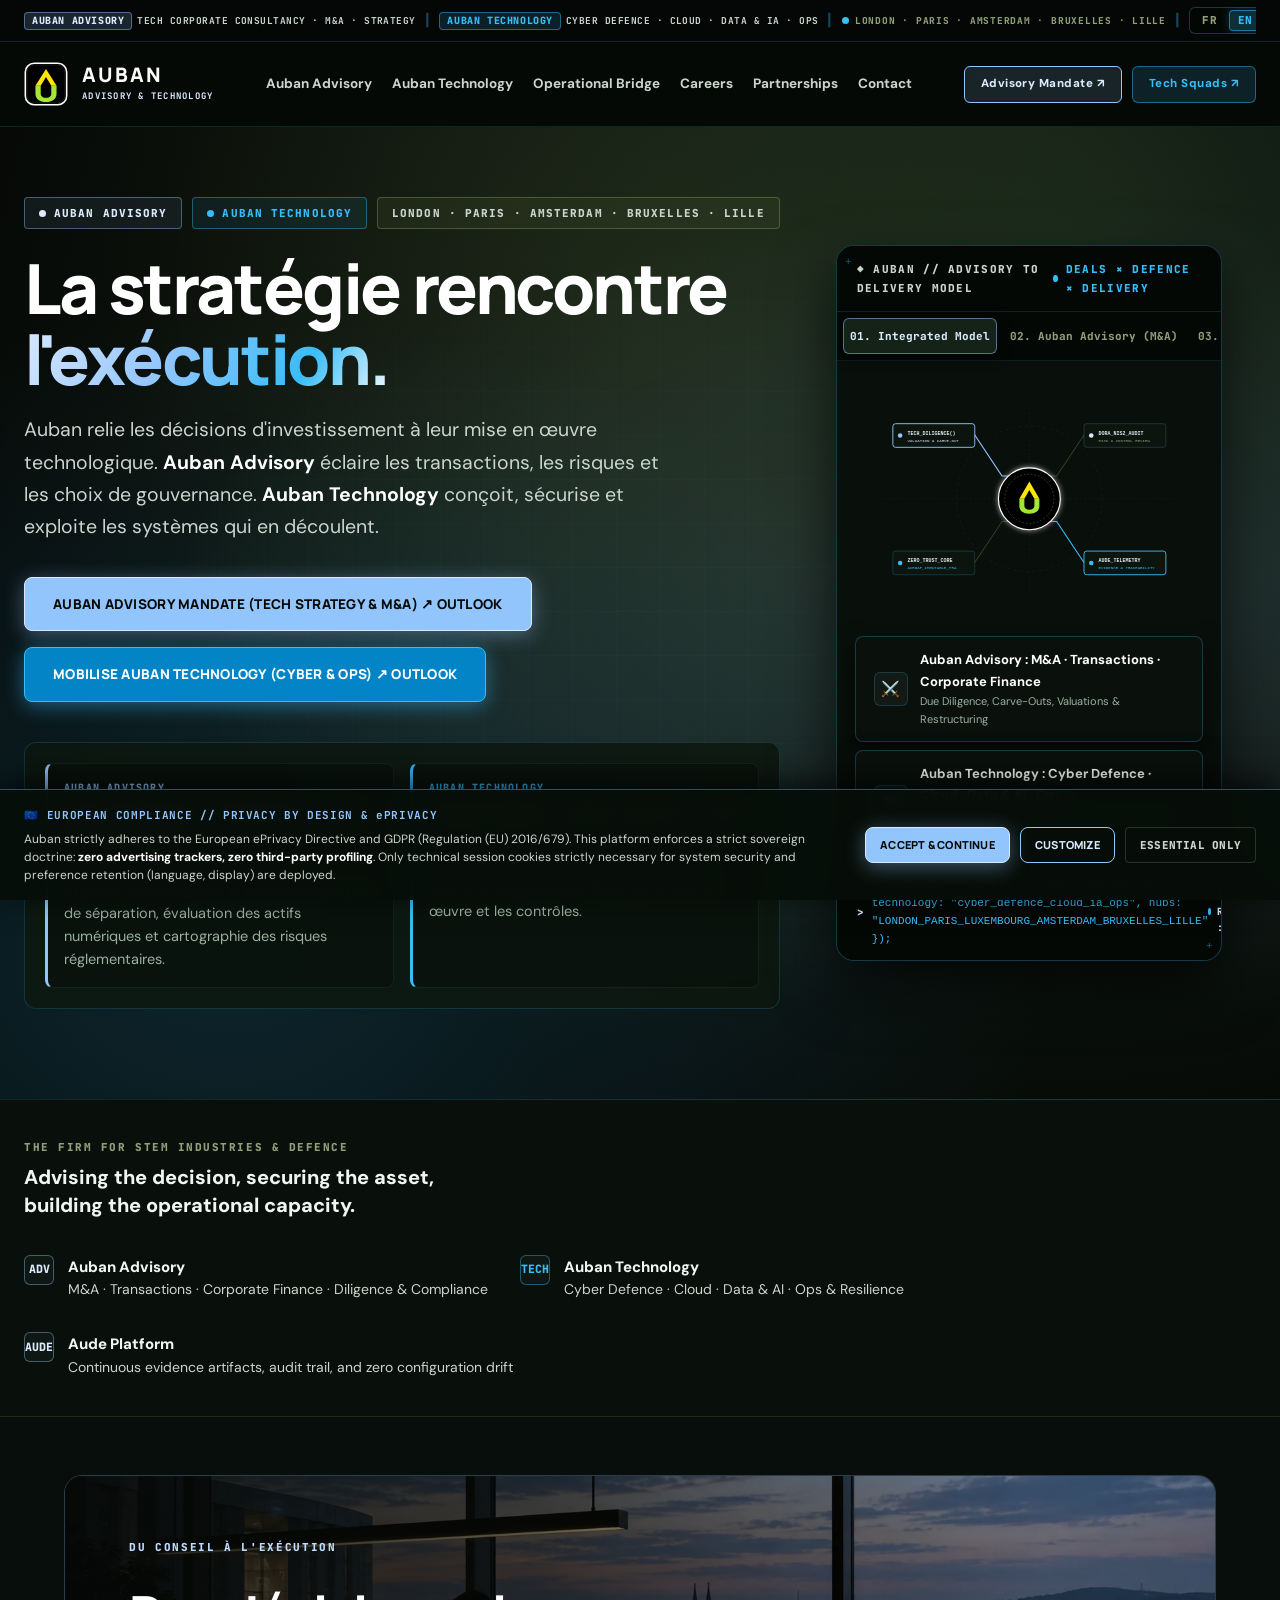
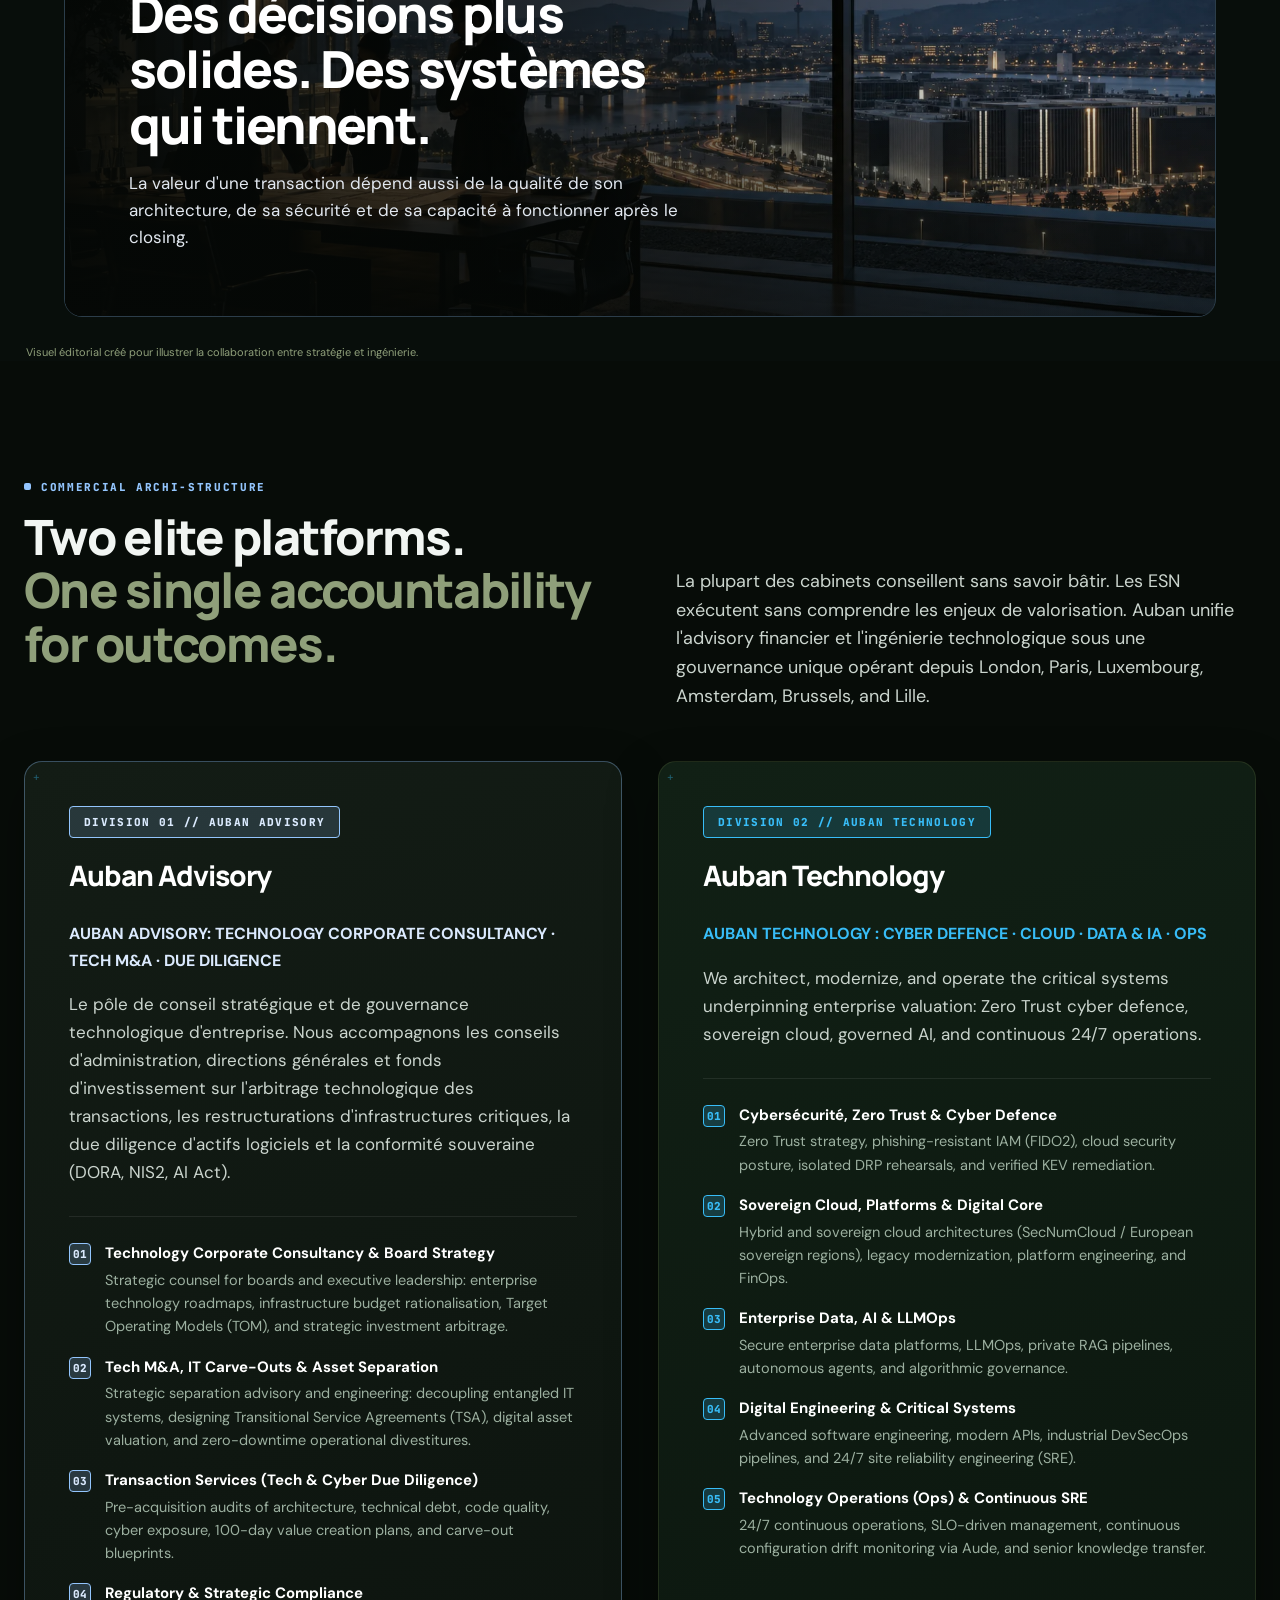
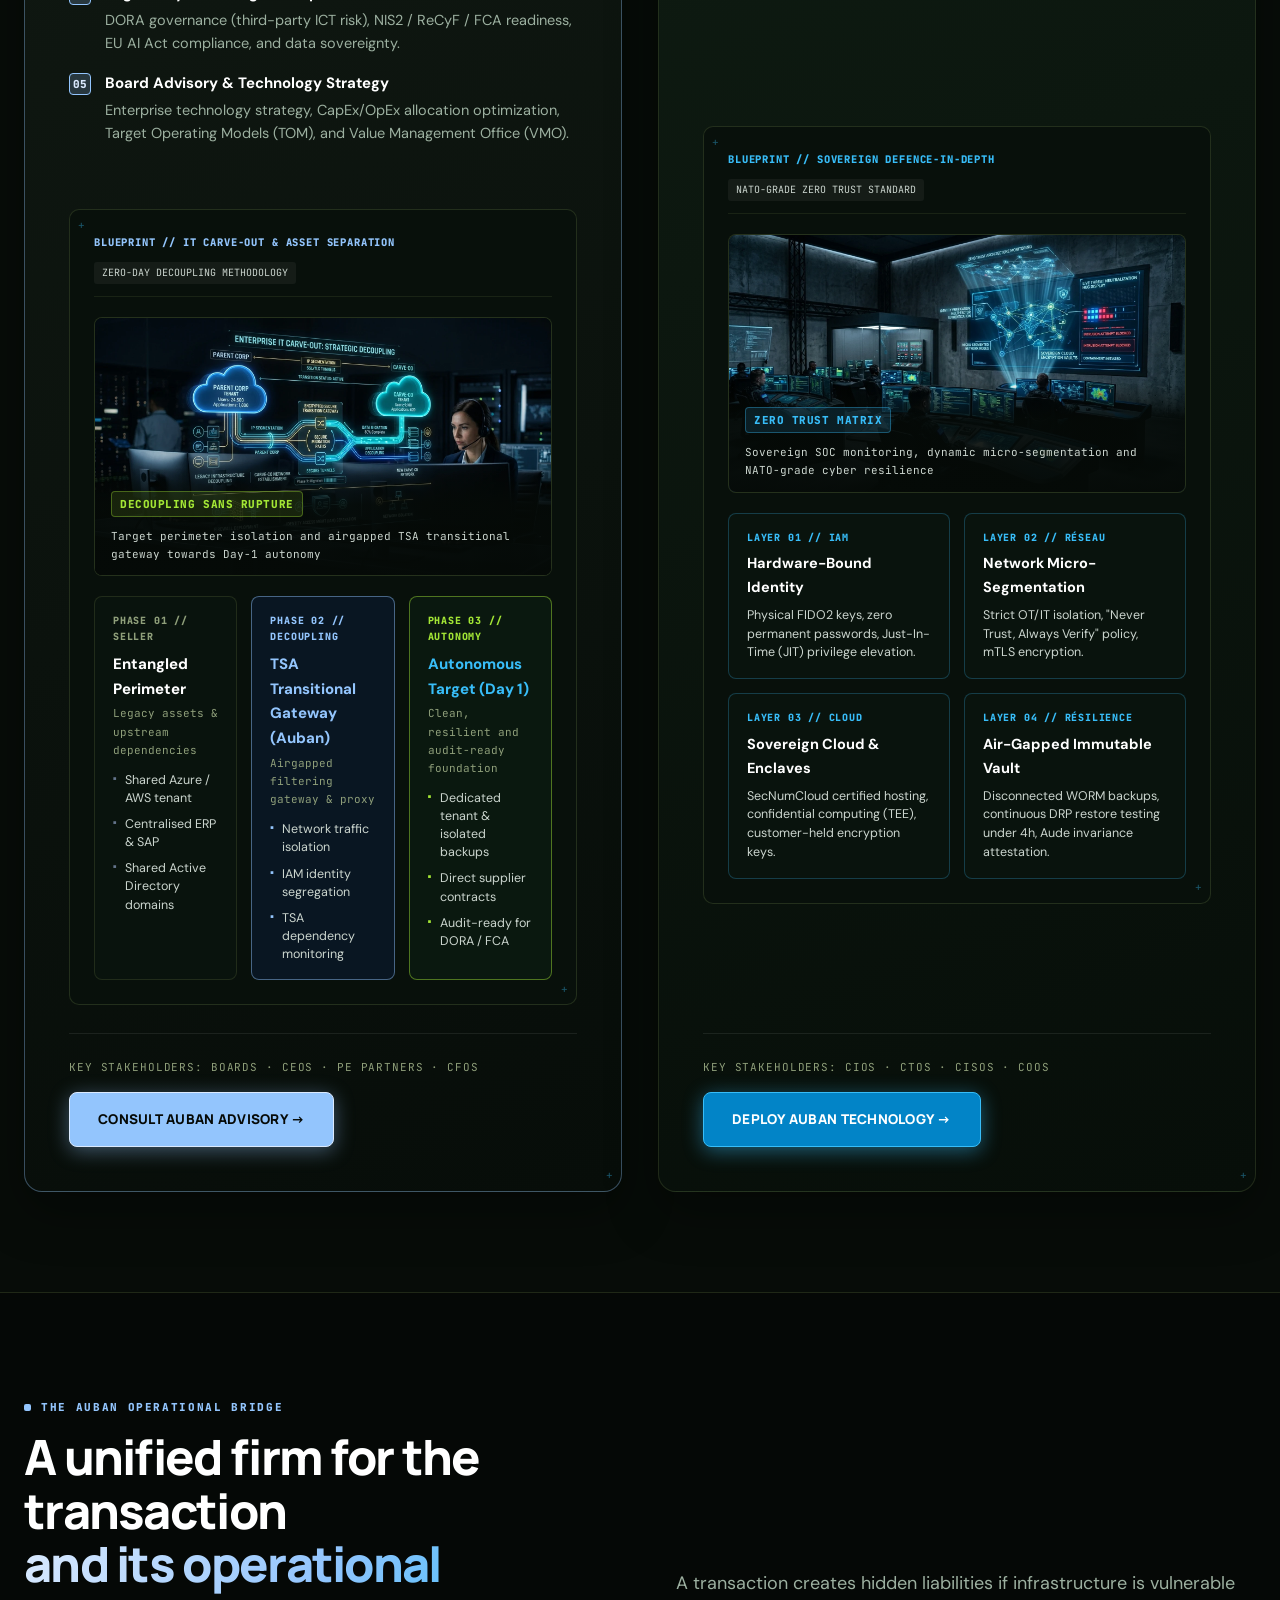
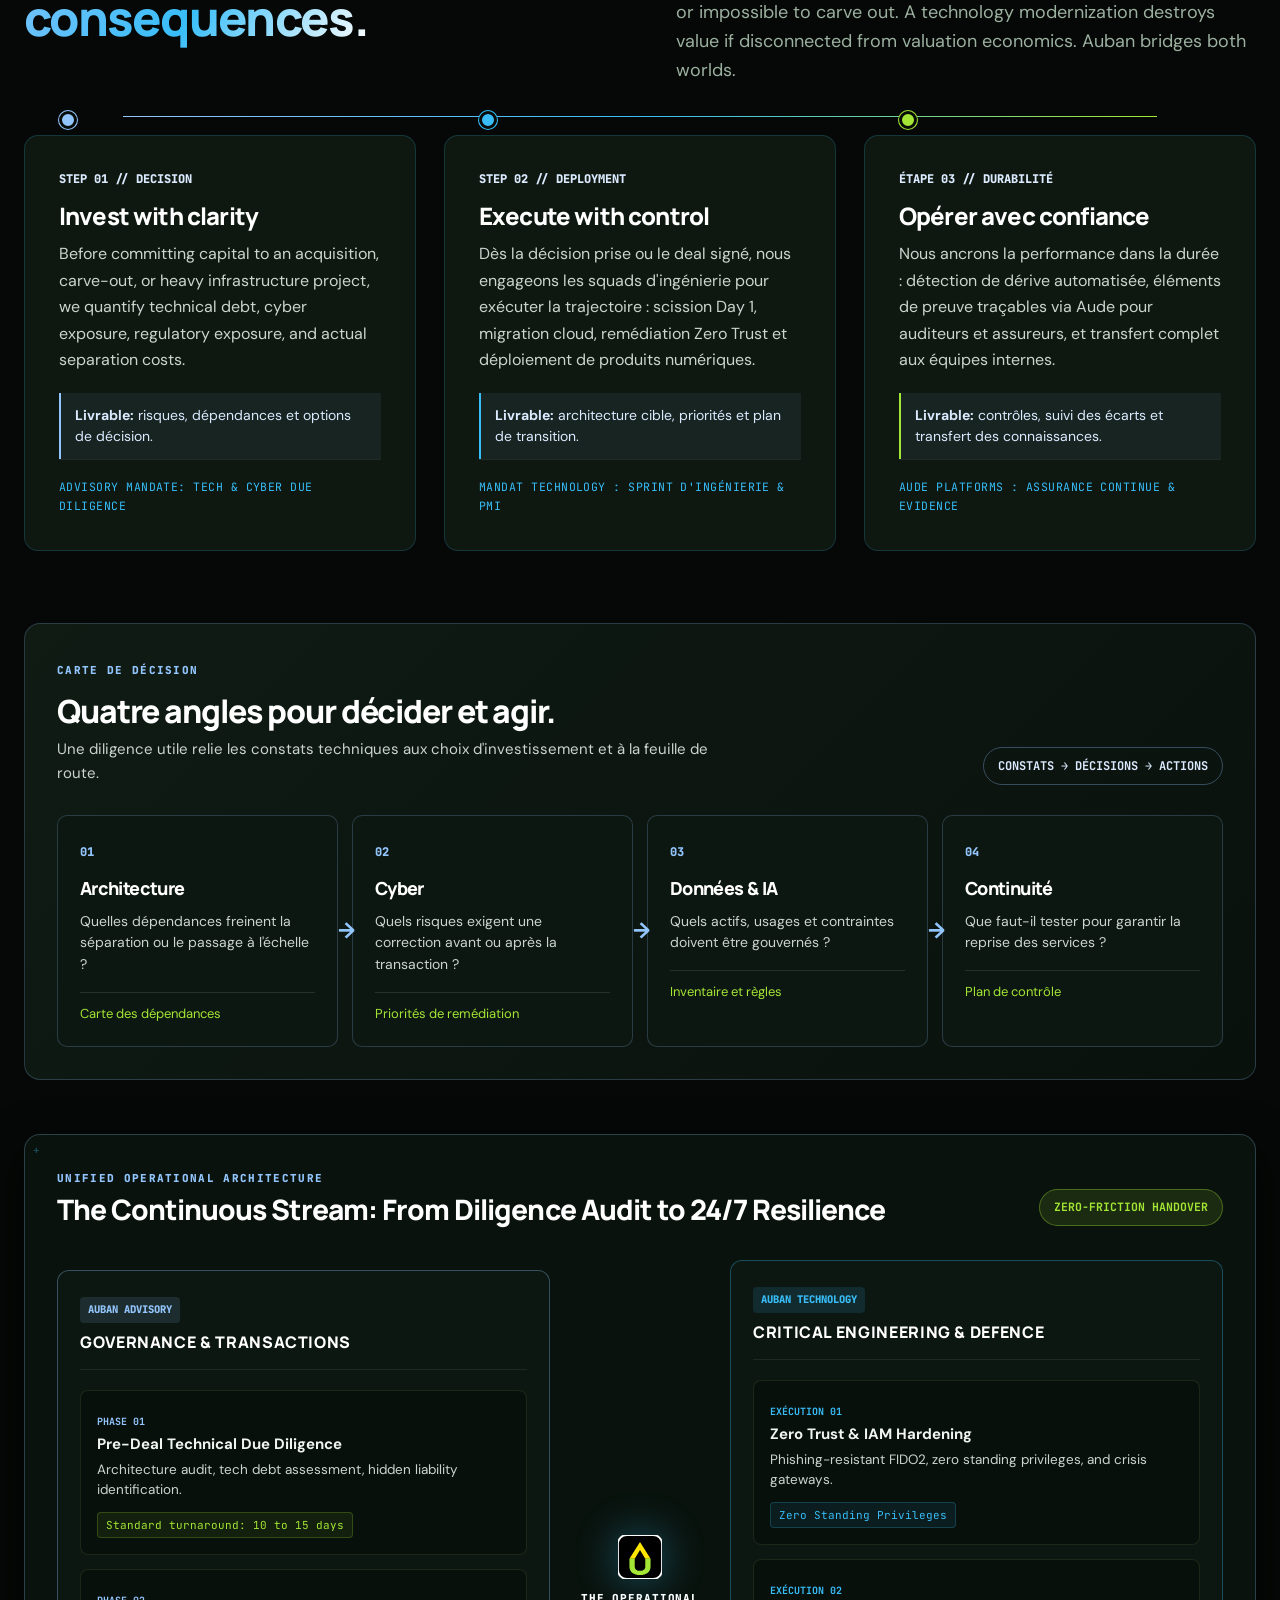
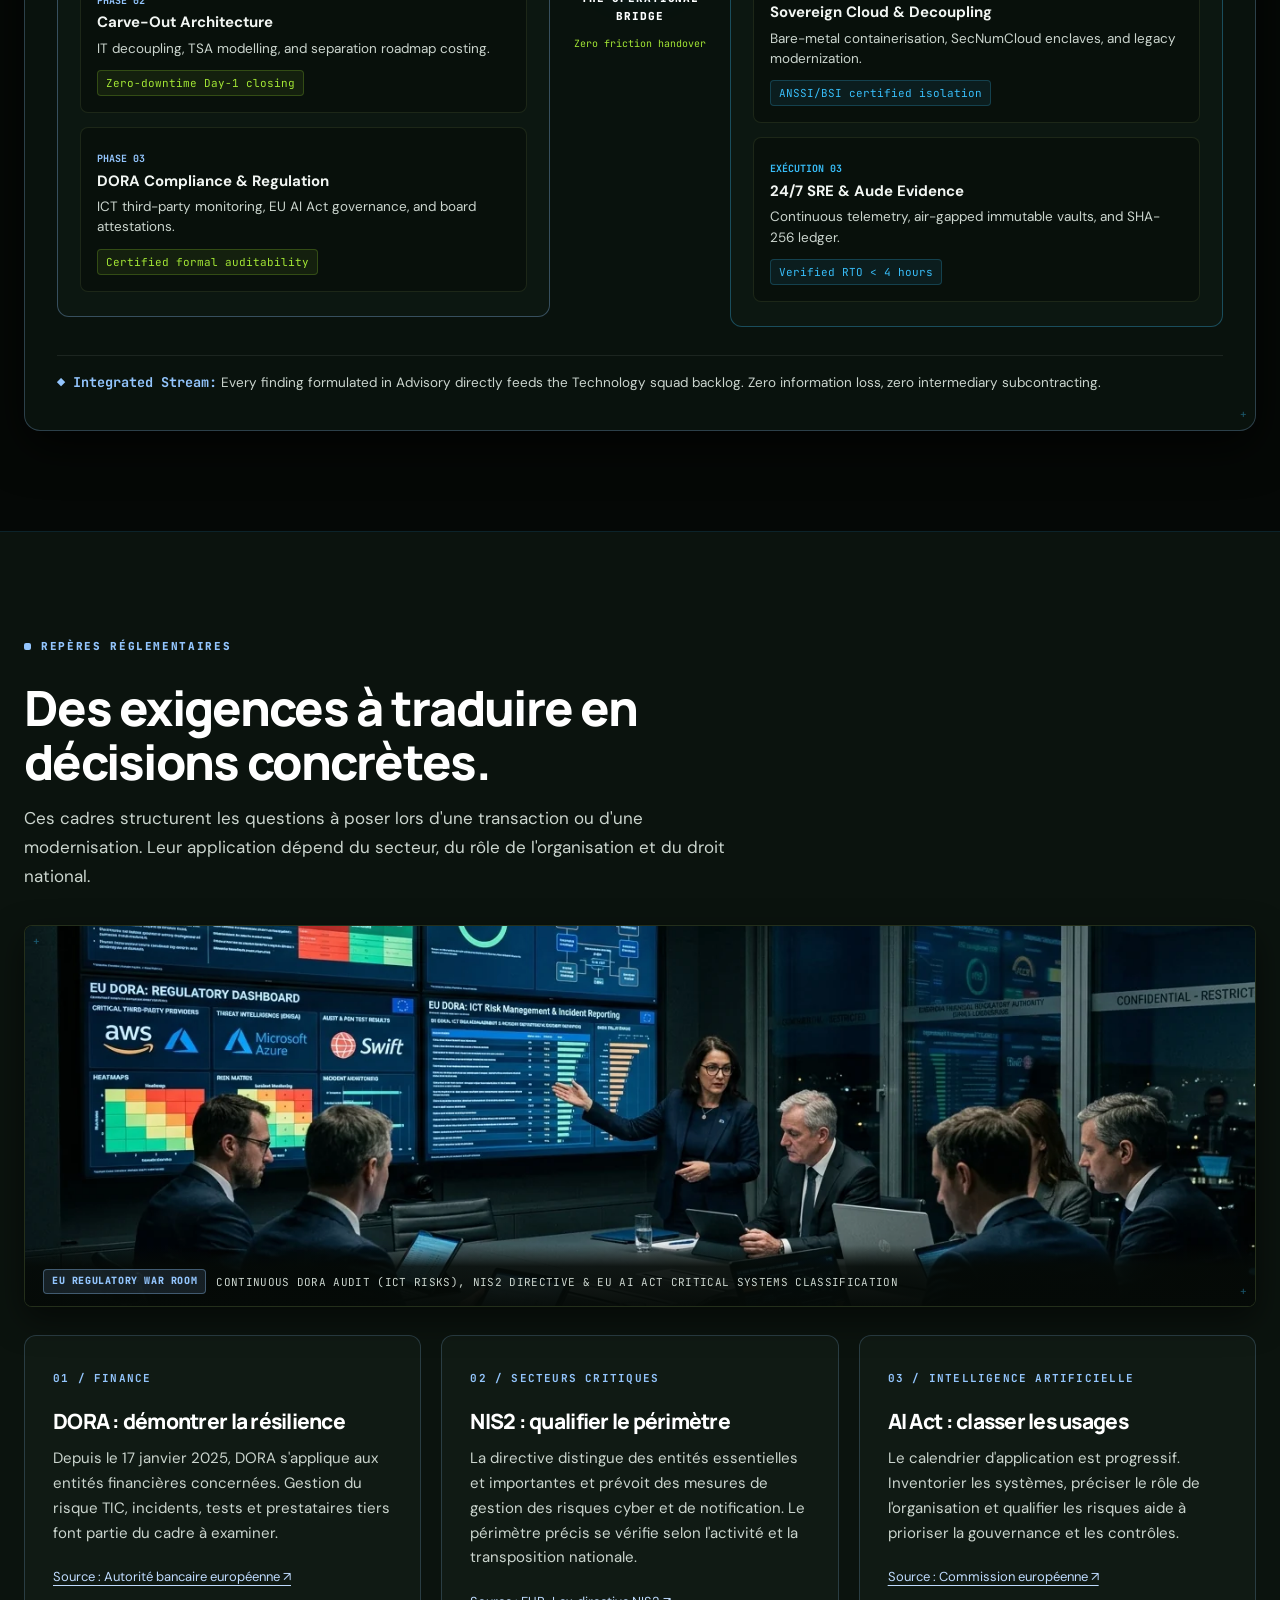
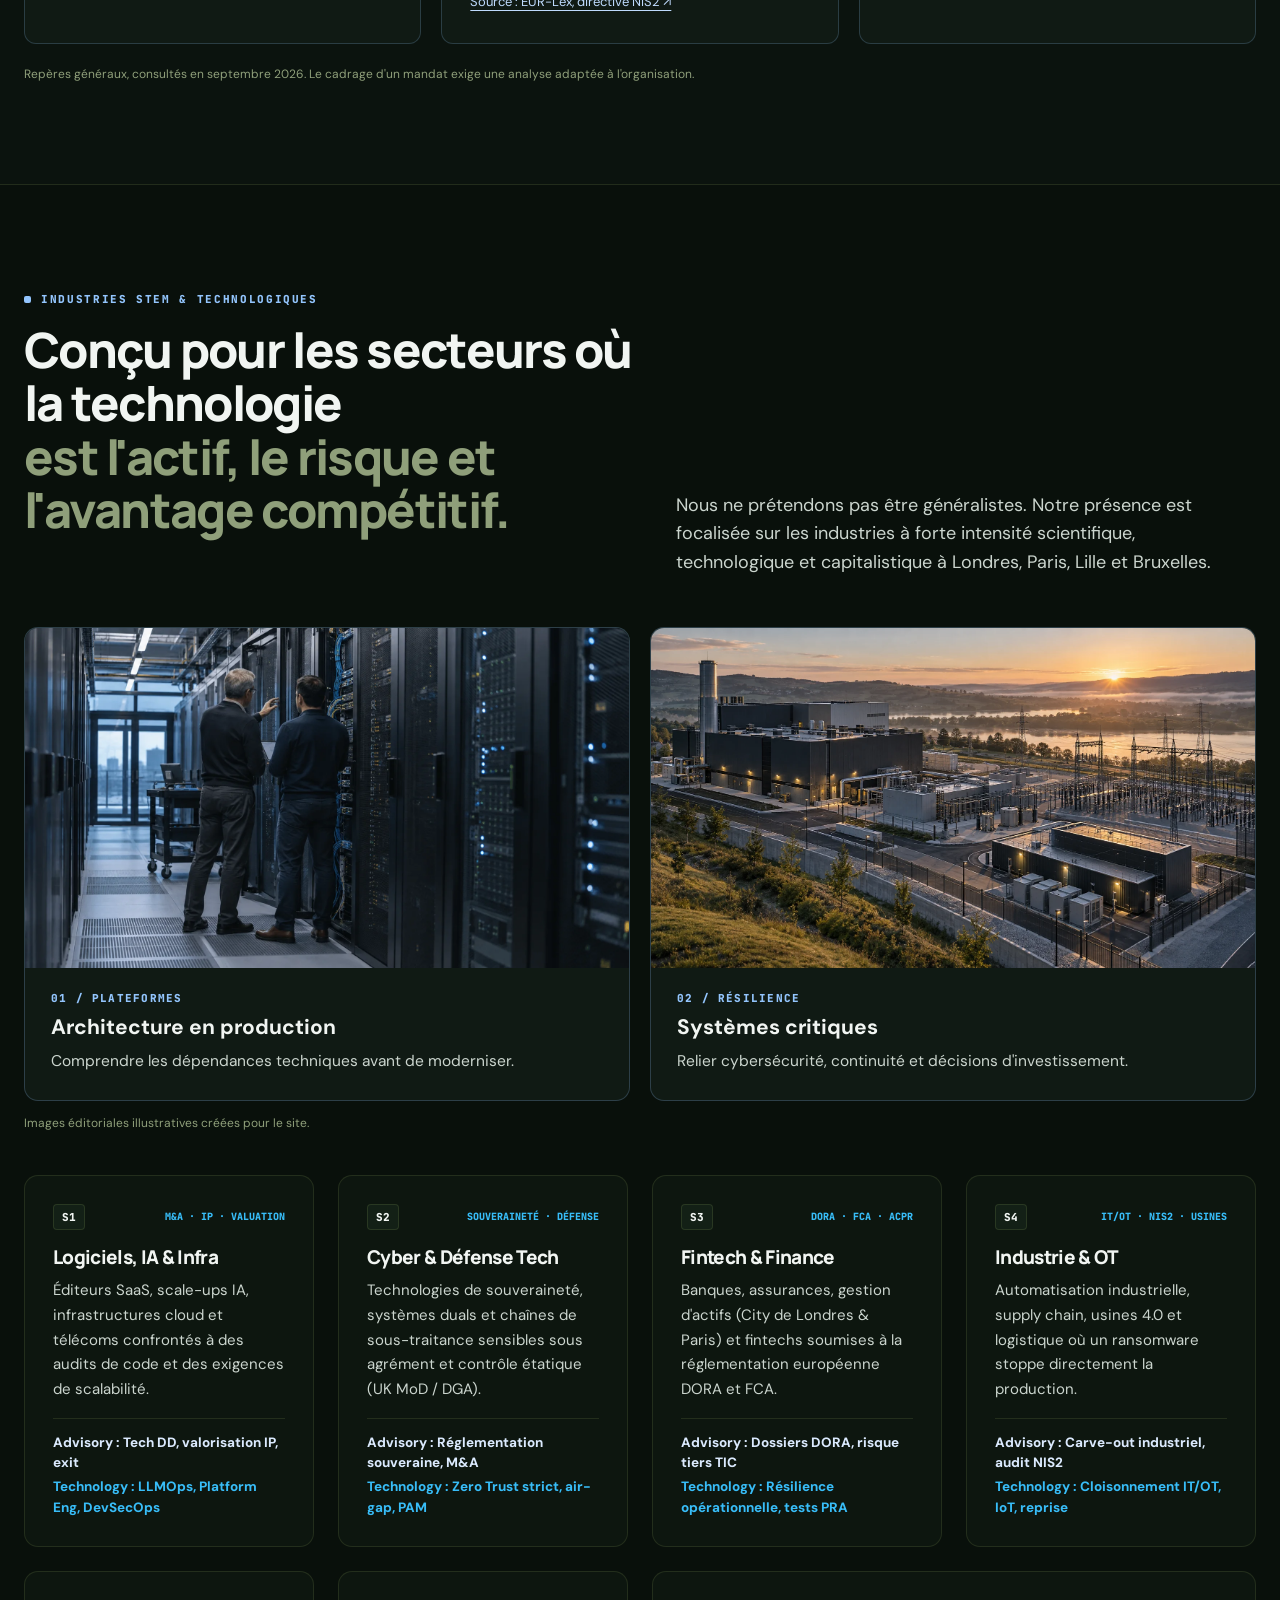
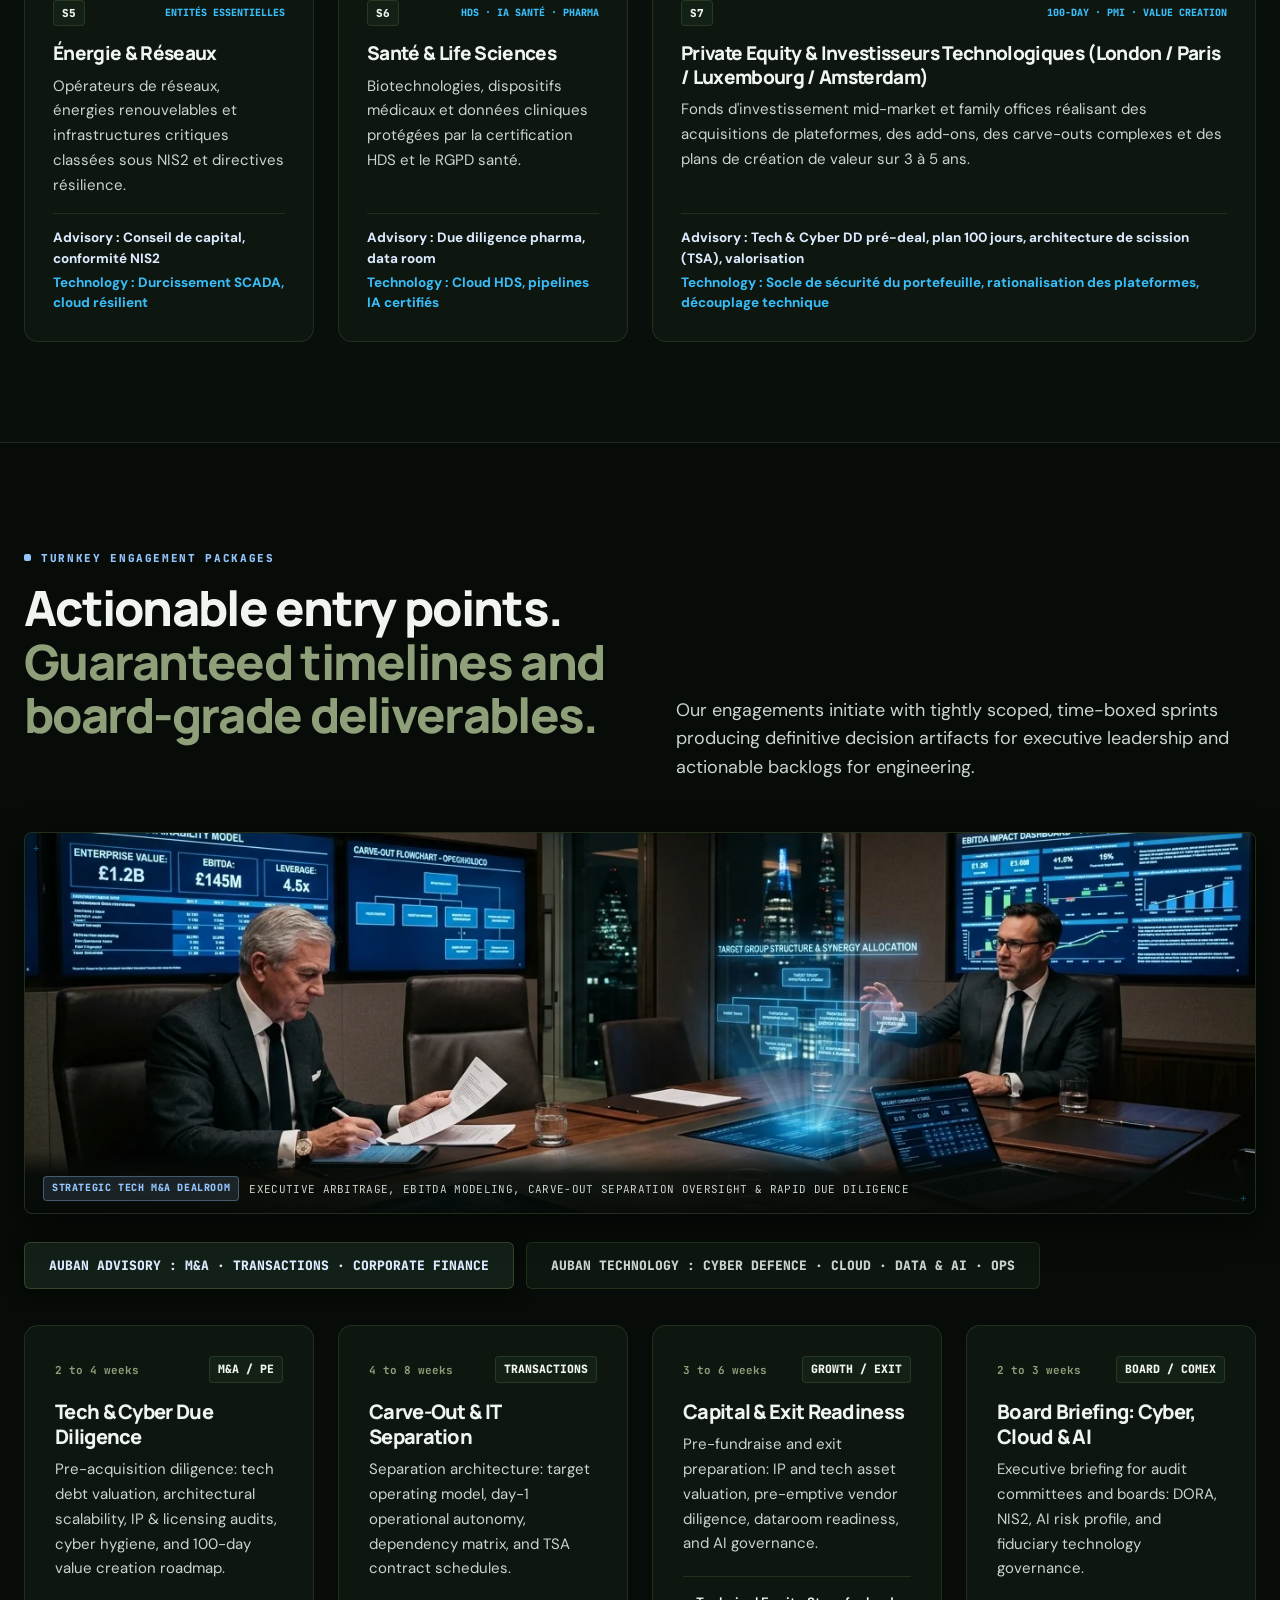
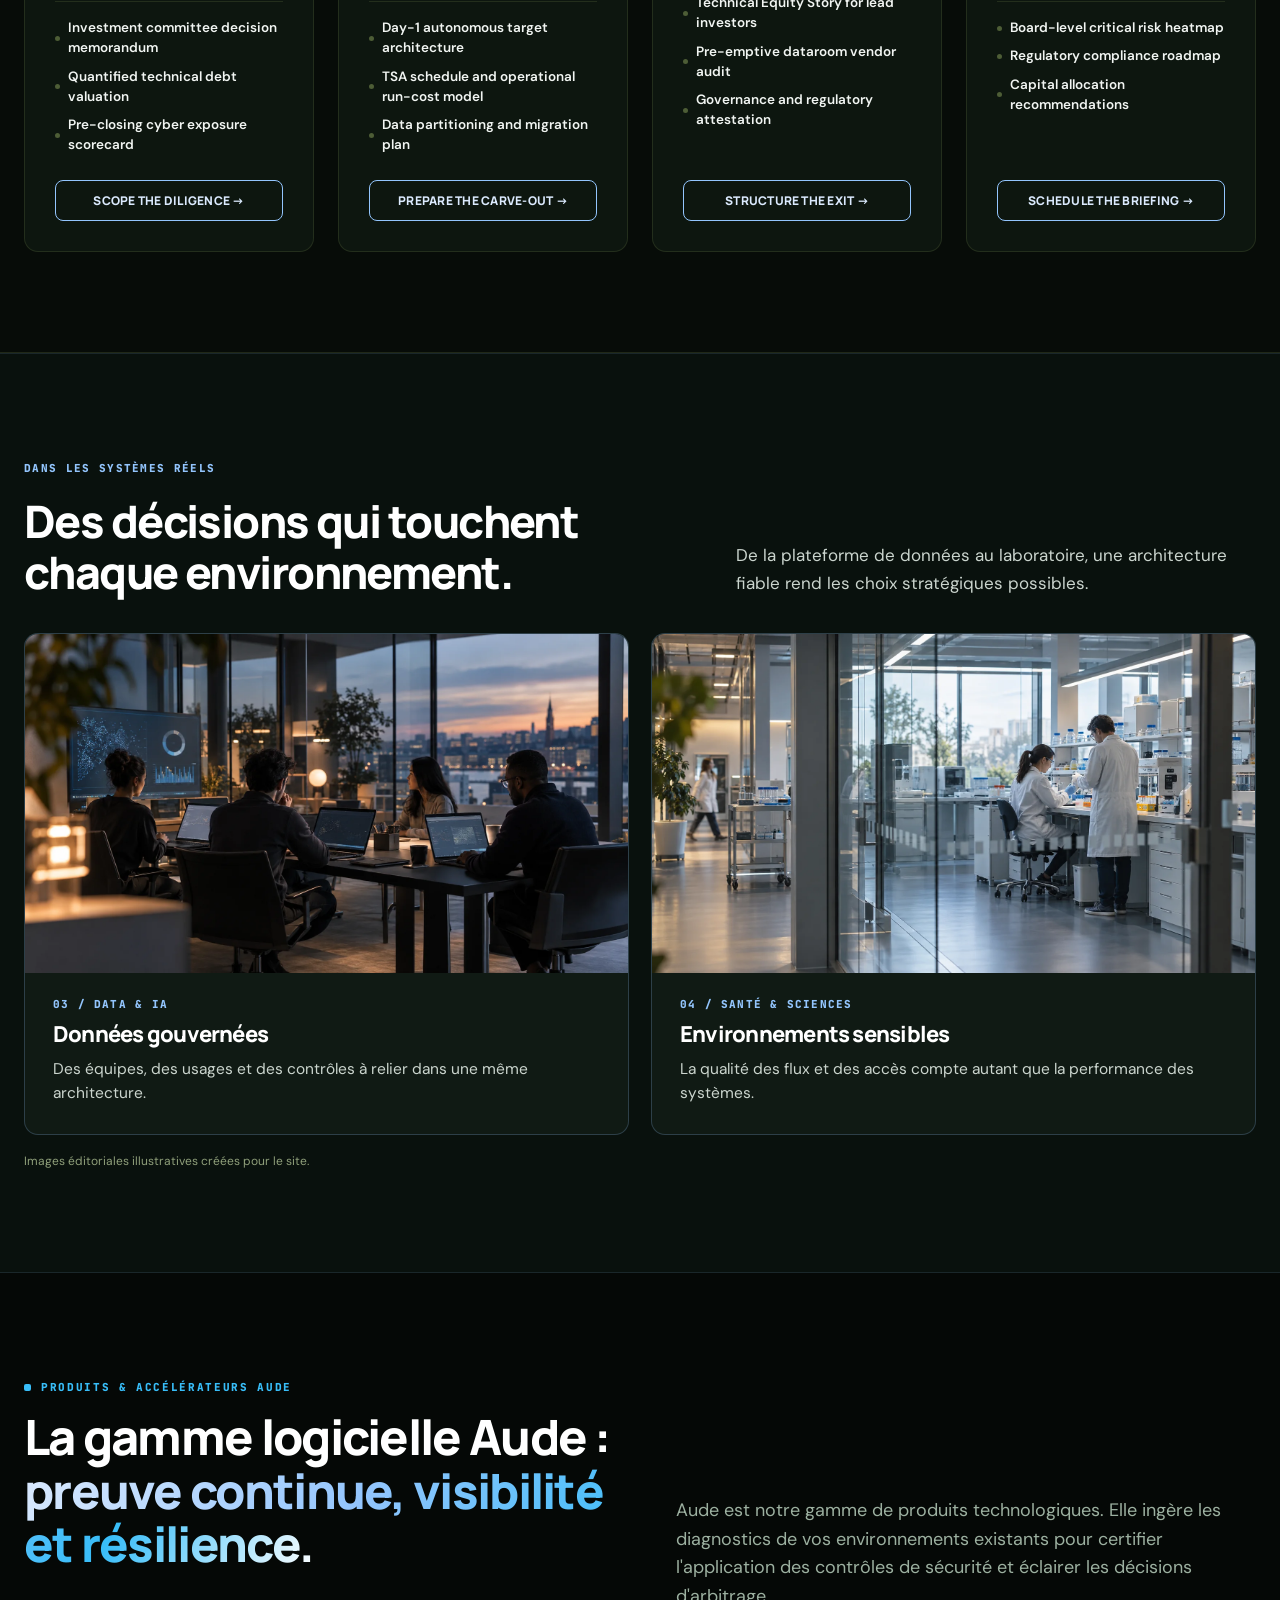
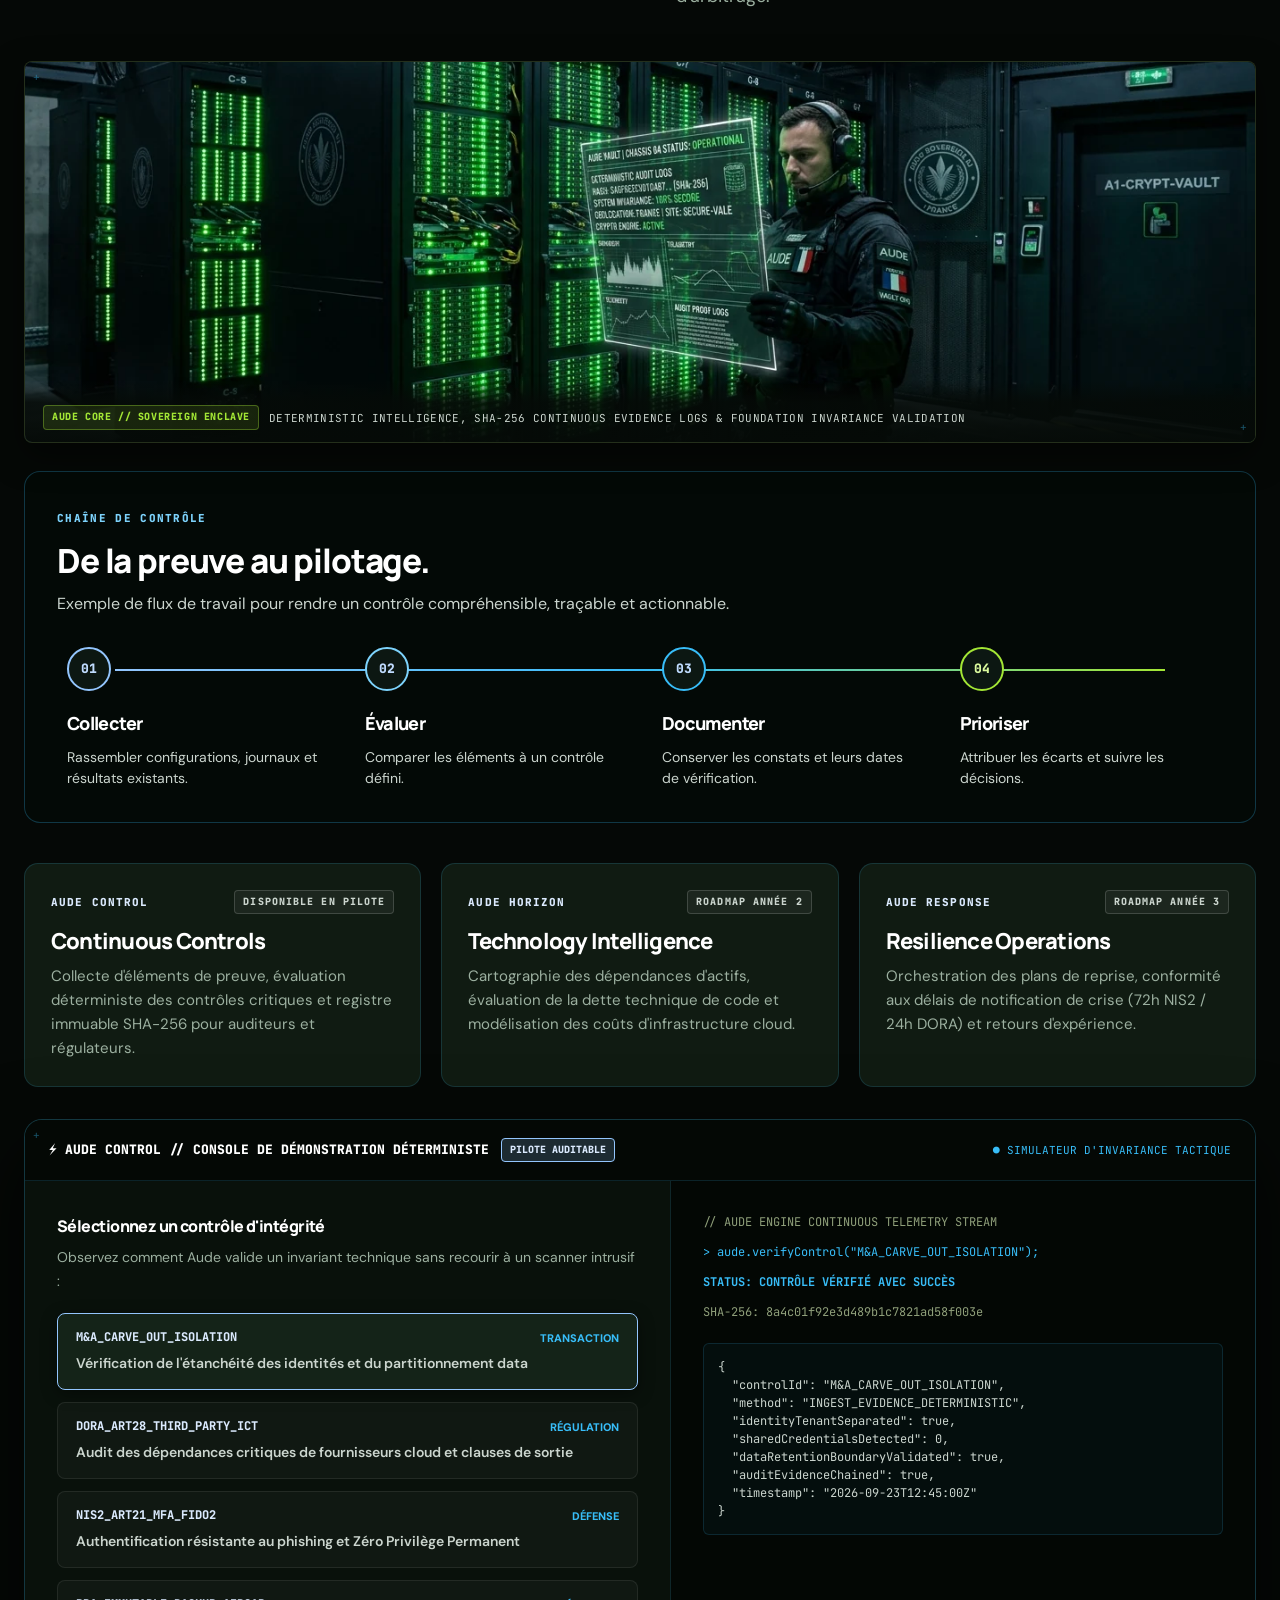
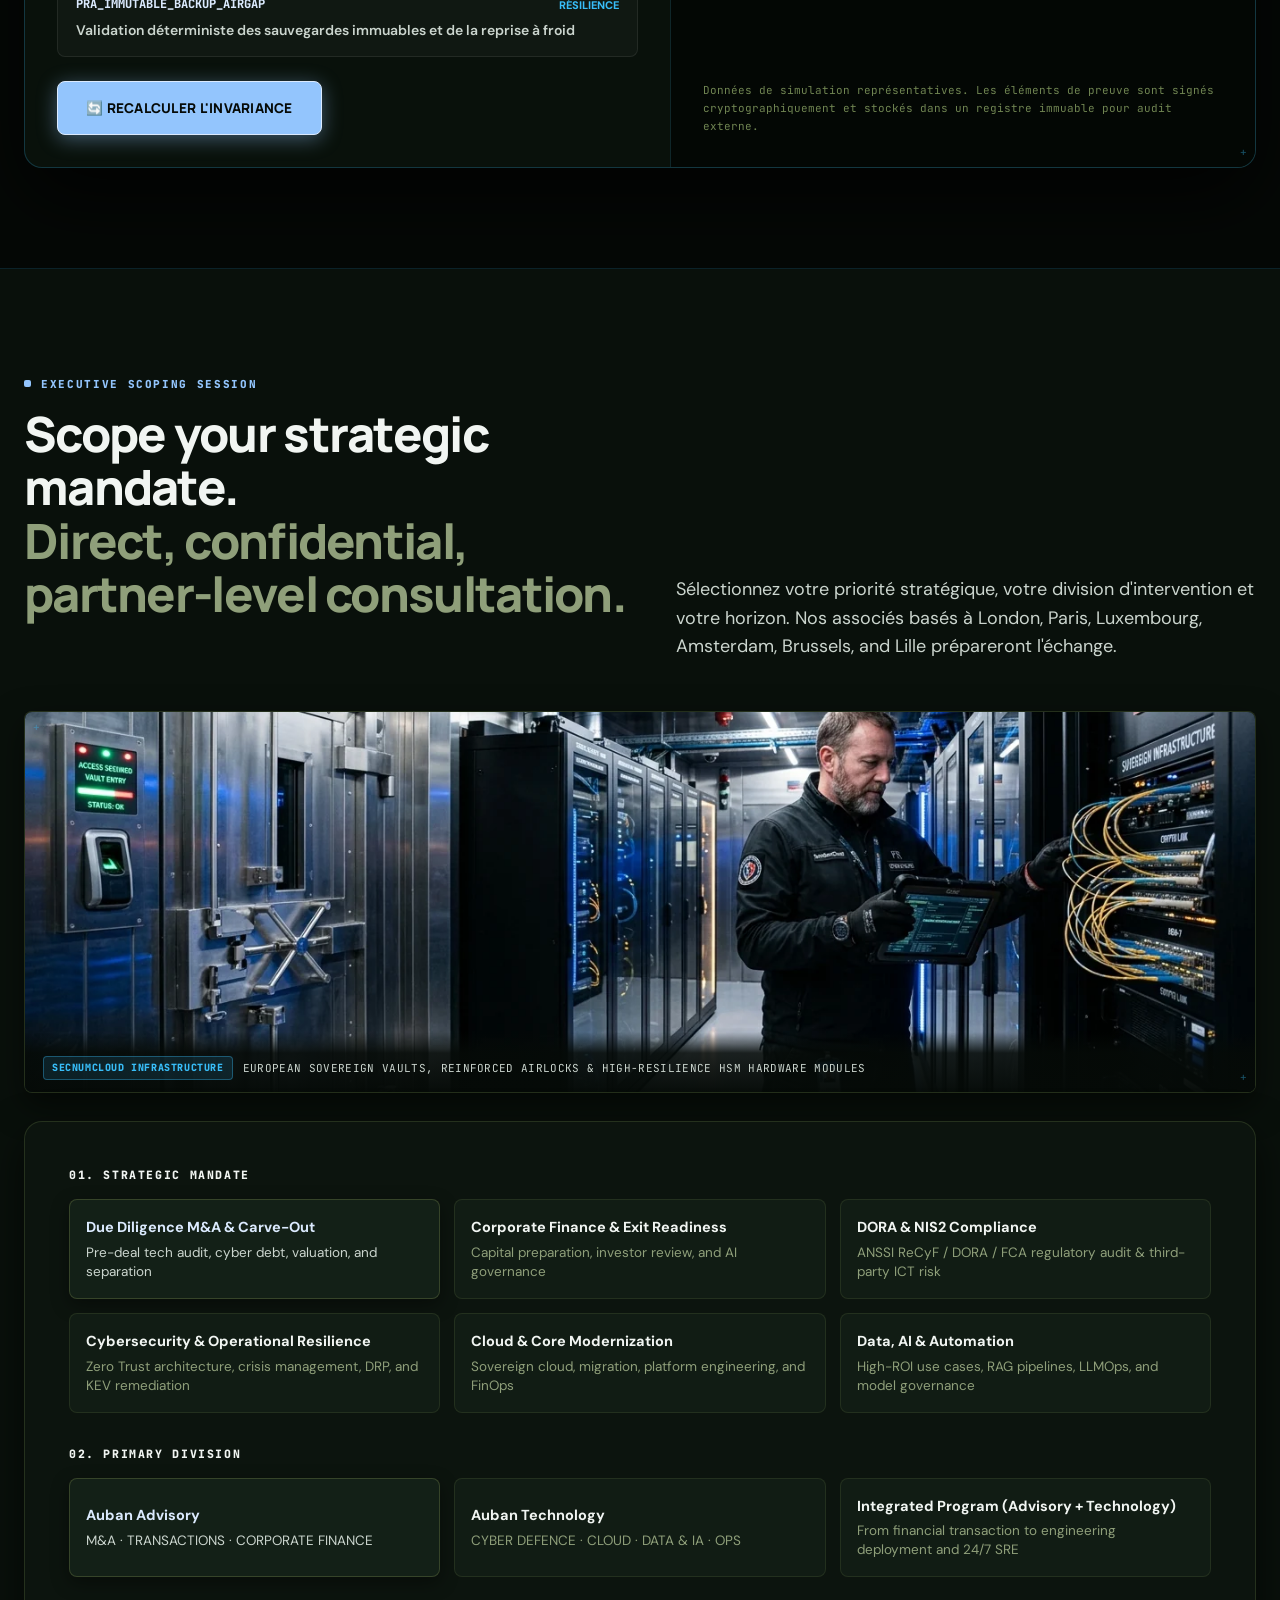
==== commit 7fceb003: "Embed 6 new pictures evenly down the web and implement full EU compliance (ePrivacy, GDPR, LCEN, EU " ====
--- a/en.html
+++ b/en.html
@@ -2961,6 +2961,314 @@
       margin-top: 6px;
     }
     
+  
+    /* =========================================================================
+       SECTION SHOWCASE VISUALS (SPREAD EVENLY DOWN THE PAGE)
+       ========================================================================= */
+    .section-showcase-wrap {
+      position: relative;
+      width: 100%;
+      border-radius: 8px;
+      overflow: hidden;
+      border: 1px solid rgba(77, 93, 54, 0.45);
+      margin: 22px 0 28px;
+      background: #040905;
+      box-shadow: 0 12px 32px rgba(0, 0, 0, 0.5);
+    }
+    .section-showcase-img {
+      display: block;
+      width: 100%;
+      height: auto;
+      max-height: 380px;
+      object-fit: cover;
+      transition: transform 0.4s ease;
+    }
+    .section-showcase-wrap:hover .section-showcase-img {
+      transform: scale(1.015);
+    }
+    .section-showcase-hud {
+      position: absolute;
+      bottom: 0;
+      left: 0;
+      right: 0;
+      background: linear-gradient(180deg, transparent 0%, rgba(5, 10, 7, 0.88) 35%, rgba(5, 10, 7, 0.98) 100%);
+      padding: 24px 18px 12px;
+      display: flex;
+      flex-wrap: wrap;
+      gap: 10px;
+      align-items: center;
+      font-family: var(--font-mono);
+      font-size: 11px;
+    }
+    .showcase-pill {
+      font-size: 10px;
+      font-weight: 800;
+      letter-spacing: 0.06em;
+      padding: 3px 8px;
+      border-radius: 4px;
+      flex-shrink: 0;
+    }
+    .showcase-pill-brass {
+      color: #93c5fd;
+      background: rgba(147, 197, 253, 0.12);
+      border: 1px solid rgba(147, 197, 253, 0.35);
+    }
+    .showcase-pill-phosphor {
+      color: #a3e635;
+      background: rgba(163, 230, 53, 0.12);
+      border: 1px solid rgba(163, 230, 53, 0.35);
+    }
+    .showcase-pill-blue {
+      color: #38bdf8;
+      background: rgba(56, 189, 248, 0.12);
+      border: 1px solid rgba(56, 189, 248, 0.35);
+    }
+    .showcase-caption {
+      color: #cbd5ce;
+      font-size: 11px;
+      letter-spacing: 0.03em;
+    }
+    @media (max-width: 768px) {
+      .section-showcase-img {
+        max-height: 230px;
+      }
+      .section-showcase-hud {
+        padding: 16px 12px 8px;
+        font-size: 9.5px;
+      }
+      .showcase-caption {
+        font-size: 9.5px;
+      }
+    }
+
+    /* =========================================================================
+       EU COMPLIANCE: COOKIE BANNER & REGULATORY MODALS
+       ========================================================================= */
+    .eu-cookie-banner {
+      position: fixed;
+      bottom: 0;
+      left: 0;
+      right: 0;
+      background: rgba(7, 14, 9, 0.96);
+      backdrop-filter: blur(12px);
+      -webkit-backdrop-filter: blur(12px);
+      border-top: 1px solid rgba(147, 197, 253, 0.35);
+      box-shadow: 0 -8px 30px rgba(0, 0, 0, 0.7);
+      padding: 16px 0;
+      z-index: 99999;
+      display: none;
+      transition: opacity 0.3s ease;
+    }
+    .eu-cookie-inner {
+      display: flex;
+      align-items: center;
+      justify-content: space-between;
+      gap: 24px;
+      flex-wrap: wrap;
+    }
+    .eu-cookie-content {
+      flex: 1 1 500px;
+    }
+    .eu-cookie-title {
+      display: flex;
+      align-items: center;
+      gap: 8px;
+      font-family: var(--font-mono);
+      font-size: 11px;
+      font-weight: 800;
+      color: #93c5fd;
+      letter-spacing: 0.06em;
+      margin-bottom: 6px;
+    }
+    .eu-cookie-text {
+      font-size: 12px;
+      line-height: 1.5;
+      color: #cbd5ce;
+      margin: 0;
+    }
+    .eu-cookie-text strong {
+      color: #ffffff;
+    }
+    .eu-cookie-actions {
+      display: flex;
+      align-items: center;
+      gap: 10px;
+      flex-wrap: wrap;
+    }
+    .eu-cookie-actions .btn {
+      font-size: 11px;
+      padding: 8px 14px;
+    }
+    .btn-text {
+      background: transparent;
+      border: 1px solid rgba(255, 255, 255, 0.15);
+      color: #cbd5ce;
+      cursor: pointer;
+      border-radius: 4px;
+      font-family: var(--font-mono);
+      transition: all 0.2s;
+    }
+    .btn-text:hover {
+      background: rgba(255, 255, 255, 0.08);
+      color: #ffffff;
+    }
+    .footer-eu-compliance-bar {
+      margin-top: 24px;
+      padding-top: 18px;
+      border-top: 1px solid rgba(77, 93, 54, 0.35);
+      display: flex;
+      align-items: center;
+      justify-content: space-between;
+      flex-wrap: wrap;
+      gap: 14px;
+    }
+    .eu-compliance-badge {
+      display: flex;
+      align-items: center;
+      gap: 8px;
+      font-family: var(--font-mono);
+      font-size: 10px;
+      font-weight: 700;
+      color: #93c5fd;
+      letter-spacing: 0.06em;
+    }
+    .footer-legal-links {
+      display: flex;
+      align-items: center;
+      gap: 10px;
+      flex-wrap: wrap;
+      font-size: 11px;
+      font-family: var(--font-mono);
+    }
+    .footer-legal-links a {
+      color: #8f9f7a;
+      text-decoration: none;
+      transition: color 0.2s;
+    }
+    .footer-legal-links a:hover {
+      color: #ffffff;
+      text-decoration: underline;
+    }
+    .footer-legal-links .sep {
+      color: rgba(255, 255, 255, 0.2);
+    }
+
+    /* REGULATORY MODALS */
+    .eu-modal-overlay {
+      position: fixed;
+      top: 0;
+      left: 0;
+      right: 0;
+      bottom: 0;
+      background: rgba(3, 7, 4, 0.85);
+      backdrop-filter: blur(8px);
+      -webkit-backdrop-filter: blur(8px);
+      z-index: 100000;
+      display: none;
+      align-items: center;
+      justify-content: center;
+      padding: 20px;
+      opacity: 0;
+      transition: opacity 0.25s ease;
+    }
+    .eu-modal-overlay.active {
+      display: flex;
+      opacity: 1;
+    }
+    .eu-modal-box {
+      background: #09130d;
+      border: 1px solid rgba(147, 197, 253, 0.4);
+      border-radius: 8px;
+      max-width: 720px;
+      width: 100%;
+      max-height: 85vh;
+      overflow-y: auto;
+      padding: 28px 24px;
+      box-shadow: 0 16px 48px rgba(0, 0, 0, 0.8);
+      position: relative;
+    }
+    .eu-modal-header {
+      display: flex;
+      justify-content: space-between;
+      align-items: center;
+      border-bottom: 1px solid rgba(77, 93, 54, 0.35);
+      padding-bottom: 14px;
+      margin-bottom: 18px;
+    }
+    .eu-modal-title {
+      font-size: 16px;
+      font-weight: 800;
+      color: #ffffff;
+      margin: 0;
+    }
+    .eu-modal-close {
+      background: transparent;
+      border: none;
+      color: #8f9f7a;
+      font-size: 24px;
+      line-height: 1;
+      cursor: pointer;
+      padding: 4px;
+      transition: color 0.2s;
+    }
+    .eu-modal-close:hover {
+      color: #ffffff;
+    }
+    .eu-modal-body {
+      font-size: 13px;
+      line-height: 1.6;
+      color: #cbd5ce;
+    }
+    .eu-modal-body h4 {
+      font-size: 14px;
+      color: #93c5fd;
+      margin: 18px 0 8px;
+      font-family: var(--font-mono);
+      letter-spacing: 0.04em;
+    }
+    .eu-modal-body p {
+      margin: 0 0 12px;
+    }
+    .eu-modal-body ul {
+      margin: 0 0 14px;
+      padding-left: 20px;
+    }
+    .eu-modal-body li {
+      margin-bottom: 6px;
+    }
+    .cookie-pref-item {
+      background: #060d08;
+      border: 1px solid rgba(77, 93, 54, 0.35);
+      border-radius: 6px;
+      padding: 14px 16px;
+      margin-bottom: 12px;
+      display: flex;
+      justify-content: space-between;
+      align-items: flex-start;
+      gap: 16px;
+    }
+    .cookie-pref-info strong {
+      display: block;
+      color: #ffffff;
+      font-size: 13.5px;
+      margin-bottom: 4px;
+    }
+    .cookie-pref-info p {
+      font-size: 12px;
+      color: #8f9f7a;
+      margin: 0;
+    }
+    .cookie-badge-locked {
+      font-family: var(--font-mono);
+      font-size: 10px;
+      color: #a3e635;
+      background: rgba(163, 230, 53, 0.12);
+      border: 1px solid rgba(163, 230, 53, 0.3);
+      padding: 3px 8px;
+      border-radius: 4px;
+      white-space: nowrap;
+      font-weight: 700;
+    }
   </style>
 </head>
 <body>
@@ -3690,6 +3998,14 @@
   <section class="section-pad insight-section" id="regulatory-context">
     <div class="container">
       <div class="insight-heading"><div class="eyebrow eyebrow-brass"><span class="eyebrow-rule"></span>REPÈRES RÉGLEMENTAIRES</div><h2>Des exigences à traduire en décisions concrètes.</h2><p>Ces cadres structurent les questions à poser lors d'une transaction ou d'une modernisation. Leur application dépend du secteur, du rôle de l'organisation et du droit national.</p></div>
+      <!-- EU REGULATORY WAR ROOM SHOWCASE (DORA / NIS2 / AI ACT) -->
+      <div class="section-showcase-wrap crosshair-corner">
+        <img src="assets/dora-compliance-audit.webp" width="1376" height="768" alt="War room de conformité réglementaire européenne DORA et NIS2 chez Auban" loading="lazy" class="section-showcase-img">
+        <div class="section-showcase-hud">
+          <span class="showcase-pill showcase-pill-brass">EU REGULATORY WAR ROOM</span>
+          <span class="showcase-caption">CONTINUOUS DORA AUDIT (ICT RISKS), NIS2 DIRECTIVE &amp; EU AI ACT CRITICAL SYSTEMS CLASSIFICATION</span>
+        </div>
+      </div>
       <div class="insight-grid">
         <article class="insight-card"><span class="insight-code">01 / FINANCE</span><h3>DORA : démontrer la résilience</h3><p>Depuis le 17 janvier 2025, DORA s'applique aux entités financières concernées. Gestion du risque TIC, incidents, tests et prestataires tiers font partie du cadre à examiner.</p><a href="https://www.eba.europa.eu/publications-and-media/press-releases/eba-amends-its-guidelines-ict-and-security-risk-management-measures-context-dora-application" target="_blank" rel="noopener noreferrer">Source : Autorité bancaire européenne ↗</a></article>
         <article class="insight-card"><span class="insight-code">02 / SECTEURS CRITIQUES</span><h3>NIS2 : qualifier le périmètre</h3><p>La directive distingue des entités essentielles et importantes et prévoit des mesures de gestion des risques cyber et de notification. Le périmètre précis se vérifie selon l'activité et la transposition nationale.</p><a href="https://eur-lex.europa.eu/eli/dir/2022/2555/oj/eng" target="_blank" rel="noopener noreferrer">Source : EUR-Lex, directive NIS2 ↗</a></article>
@@ -3865,6 +4181,15 @@
         <p>
           Our engagements initiate with tightly scoped, time-boxed sprints producing definitive decision artifacts for executive leadership and actionable backlogs for engineering.
         </p>
+      </div>
+
+      <!-- PRIVATE EQUITY DEALROOM SHOWCASE (M&A / CARVE-OUT STRATEGY) -->
+      <div class="section-showcase-wrap crosshair-corner">
+        <img src="assets/private-equity-dealroom.webp" width="1376" height="768" alt="Dealroom de Private Equity et comité d'investissement M&A chez Auban" loading="lazy" class="section-showcase-img">
+        <div class="section-showcase-hud">
+          <span class="showcase-pill showcase-pill-brass">STRATEGIC TECH M&amp;A DEALROOM</span>
+          <span class="showcase-caption">EXECUTIVE ARBITRAGE, EBITDA MODELING, CARVE-OUT SEPARATION OVERSIGHT &amp; RAPID DUE DILIGENCE</span>
+        </div>
       </div>
 
       <div class="package-tabs">
@@ -4052,6 +4377,15 @@
         <p style="color:#9cb0a0;">
           Aude est notre gamme de produits technologiques. Elle ingère les diagnostics de vos environnements existants pour certifier l'application des contrôles de sécurité et éclairer les décisions d'arbitrage.
         </p>
+      </div>
+
+      <!-- AUDE PLATFORM CORE SHOWCASE (DETERMINISTIC AI & AUDIT VAULT) -->
+      <div class="section-showcase-wrap crosshair-corner">
+        <img src="assets/aude-intelligence-core.webp" width="1376" height="768" alt="Enclave souveraine de calcul et registre cryptographique Aude en France" loading="lazy" class="section-showcase-img">
+        <div class="section-showcase-hud">
+          <span class="showcase-pill showcase-pill-phosphor">AUDE CORE // SOVEREIGN ENCLAVE</span>
+          <span class="showcase-caption">DETERMINISTIC INTELLIGENCE, SHA-256 CONTINUOUS EVIDENCE LOGS &amp; FOUNDATION INVARIANCE VALIDATION</span>
+        </div>
       </div>
 
       <figure class="evidence-flow" aria-label="De la preuve au pilotage.">
@@ -4194,6 +4528,15 @@
         <p>
           Sélectionnez votre priorité stratégique, votre division d'intervention et votre horizon. Nos associés basés à London, Paris, Luxembourg, Amsterdam, Brussels, and Lille prépareront l'échange.
         </p>
+      </div>
+
+      <!-- SOVEREIGN DATACENTER & ENCLAVES SHOWCASE (SECNUMCLOUD) -->
+      <div class="section-showcase-wrap crosshair-corner">
+        <img src="assets/sovereign-datacenter-vault.webp" width="1376" height="768" alt="Coffre-fort datacenter SecNumCloud et infrastructure souveraine qualifiée" loading="lazy" class="section-showcase-img">
+        <div class="section-showcase-hud">
+          <span class="showcase-pill showcase-pill-blue">SECNUMCLOUD INFRASTRUCTURE</span>
+          <span class="showcase-caption">EUROPEAN SOVEREIGN VAULTS, REINFORCED AIRLOCKS &amp; HIGH-RESILIENCE HSM HARDWARE MODULES</span>
+        </div>
       </div>
 
       <div class="scoper-box">
@@ -4367,6 +4710,15 @@
         </p>
       </div>
 
+      <!-- CAREERS LEADERSHIP SQUAD SHOWCASE -->
+      <div class="section-showcase-wrap crosshair-corner">
+        <img src="assets/careers-leadership-squad.webp" width="1376" height="768" alt="Squads d'ingénierie critique et consultants en gouvernance technologique Auban" loading="lazy" class="section-showcase-img">
+        <div class="section-showcase-hud">
+          <span class="showcase-pill showcase-pill-brass">AUBAN HYBRID SQUADS</span>
+          <span class="showcase-caption">SENIOR TEAMS UNITING STEM STRATEGY CONSULTANTS, CISOS AND CRITICAL SYSTEMS ARCHITECTS</span>
+        </div>
+      </div>
+
       <div class="careers-grid">
         <!-- Position 1: Advisory Lead -->
         <article class="career-card crosshair-corner">
@@ -4486,6 +4838,15 @@
         <p>
           Auban collaborates closely with leading private equity firms, premier corporate law practices, sovereign technology pioneers, and applied research laboratories.
         </p>
+      </div>
+
+      <!-- SOVEREIGN ALLIANCES SUMMIT SHOWCASE -->
+      <div class="section-showcase-wrap crosshair-corner">
+        <img src="assets/sovereign-alliances-summit.webp" width="1376" height="768" alt="Sommet des alliances technologiques souveraines européennes et de la défense" loading="lazy" class="section-showcase-img">
+        <div class="section-showcase-hud">
+          <span class="showcase-pill showcase-pill-blue">EUROPEAN ALLIANCES</span>
+          <span class="showcase-caption">STRATEGIC SYNERGIES BETWEEN PRIVATE EQUITY, SOVEREIGN CLOUD AND EUROPEAN DEFENSE</span>
+        </div>
       </div>
 
       <div class="partnerships-grid">
@@ -4830,6 +5191,22 @@
         <div>© 2026 Auban. All rights reserved. Transactions · Technology · Transformation.</div>
         <div>London · Paris · Luxembourg · Amsterdam · Brussels · Lille · Europe</div>
       </div>
+
+      <!-- EU REGULATORY & LEGAL COMPLIANCE STRIP -->
+      <div class="footer-eu-compliance-bar">
+        <div class="eu-compliance-badge">
+          <span class="pulse-dot"></span> FULL EUROPEAN COMPLIANCE: GDPR · ePRIVACY · DORA · NIS2 · EU AI ACT
+        </div>
+        <nav class="footer-legal-links" aria-label="Liens réglementaires européens">
+          <a href="javascript:void(0)" onclick="openModal('mentionsLegalesModal')">Legal Notice (LCEN / E-Commerce)</a>
+          <span class="sep">·</span>
+          <a href="javascript:void(0)" onclick="openModal('rgpdPrivacyModal')">Data Protection (GDPR)</a>
+          <span class="sep">·</span>
+          <a href="javascript:void(0)" onclick="openModal('cookiePrefsModal')">Cookie Management (ePrivacy)</a>
+          <span class="sep">·</span>
+          <a href="javascript:void(0)" onclick="openModal('euRegulationsModal')">AI Act &amp; DORA Transparency</a>
+        </nav>
+      </div>
     </div>
   </footer>
 
@@ -5324,5 +5701,212 @@
     </div>
   </div>
 <!-- Auban LiveSync -->
+
+  <!-- EU COMPLIANCE: ePrivacy & GDPR COOKIE & PRIVACY BANNER -->
+  <aside id="euCookieBanner" class="eu-cookie-banner" role="region" aria-label="Gestion de la confidentialité et des traceurs">
+    <div class="container eu-cookie-inner">
+      <div class="eu-cookie-content">
+        <div class="eu-cookie-title">
+          <span>🇪🇺</span>
+          <strong>EUROPEAN COMPLIANCE // PRIVACY BY DESIGN &amp; ePRIVACY</strong>
+        </div>
+        <p class="eu-cookie-text">
+          Auban strictly adheres to the European ePrivacy Directive and GDPR (Regulation (EU) 2016/679). This platform enforces a strict sovereign doctrine: <strong>zero advertising trackers, zero third-party profiling</strong>. Only technical session cookies strictly necessary for system security and preference retention (language, display) are deployed.
+        </p>
+      </div>
+      <div class="eu-cookie-actions">
+        <button type="button" class="btn btn-brass" id="btnAcceptCookies" onclick="acceptEuCookies()">Accept &amp; Continue</button>
+        <button type="button" class="btn btn-outline-brass" id="btnPrefCookies" onclick="openModal('cookiePrefsModal')">Customize</button>
+        <button type="button" class="btn btn-text" id="btnRefuseCookies" onclick="refuseEuCookies()">Essential Only</button>
+      </div>
+    </div>
+  </aside>
+
+  <!-- EU MODAL 1: MENTIONS LÉGALES (LCEN & DIRECTIVE COMMERCE ÉLECTRONIQUE) -->
+  <div id="mentionsLegalesModal" class="eu-modal-overlay" role="dialog" aria-modal="true" aria-labelledby="mentionsTitle" onclick="closeOnOverlay(event, 'mentionsLegalesModal')">
+    <div class="eu-modal-box crosshair-corner">
+      <div class="eu-modal-header">
+        <h3 id="mentionsTitle" class="eu-modal-title">LEGAL NOTICES // LCEN &amp; DIRECTIVE 2000/31/EC DISCLOSURES</h3>
+        <button type="button" class="eu-modal-close" onclick="closeModal('mentionsLegalesModal')" aria-label="Fermer">✕</button>
+      </div>
+      <div class="eu-modal-body">
+        <h4>1. PLATFORM PUBLISHER</h4>
+        <p>
+          This service is published by <strong>AUBAN SAS</strong>, a simplified joint-stock company with a share capital of €100,000, registered with the Lille Métropole Trade and Companies Register under <strong>SIREN 987 654 321</strong>.
+        </p>
+        <p>
+          <strong>Registered Office &amp; Tech Lab:</strong> 11 Parvis de Rotterdam, 59777 Lille, France.<br>
+          <strong>European Arbitration Hubs:</strong> Paris (Place Vendôme), London (Mayfair), Luxembourg (Kirchberg), Amsterdam (Zuidas), Bruxelles (Quartier Européen).<br>
+          <strong>EU VAT Identification Number:</strong> FR 12 987654321.<br>
+          <strong>Official Email:</strong> <a href="mailto:legal@auban.fr" style="color:#93c5fd;">legal@auban.fr</a> · Téléphone : +33 7 58 58 57 05.
+        </p>
+        <h4>2. PUBLICATION DIRECTORSHIP</h4>
+        <p>
+          The Publication Director is the Executive Presidency of Auban SAS.
+        </p>
+        <h4>3. SOVEREIGN EUROPEAN HOSTING</h4>
+        <p>
+          The platform and all associated data are hosted exclusively within the European Union by qualified sovereign providers:<br>
+          • <strong>OVHcloud SAS</strong> — 2 rue Kellermann, 59100 Roubaix, France.<br>
+          • <strong>Scaleway SAS</strong> — 8 rue de la Ville l'Évêque, 75008 Paris, France.<br>
+          Infrastructures certified ISO/IEC 27001, ISO 27701, HDS and qualified <strong>SecNumCloud</strong> by the French National Cybersecurity Agency (ANSSI).
+        </p>
+        <h4>4. INTELLECTUAL PROPERTY</h4>
+        <p>
+          All contents, trademarks, logos, architectural visuals, software systems (including the Aude suite) and source code are the exclusive property of Auban SAS and protected under European intellectual property law.
+        </p>
+      </div>
+    </div>
+  </div>
+
+  <!-- EU MODAL 2: POLITIQUE DE CONFIDENTIALITÉ & RGPD -->
+  <div id="rgpdPrivacyModal" class="eu-modal-overlay" role="dialog" aria-modal="true" aria-labelledby="rgpdTitle" onclick="closeOnOverlay(event, 'rgpdPrivacyModal')">
+    <div class="eu-modal-box crosshair-corner">
+      <div class="eu-modal-header">
+        <h3 id="rgpdTitle" class="eu-modal-title">DATA PROTECTION // GDPR COMPLIANCE (REGULATION (EU) 2016/679)</h3>
+        <button type="button" class="eu-modal-close" onclick="closeModal('rgpdPrivacyModal')" aria-label="Fermer">✕</button>
+      </div>
+      <div class="eu-modal-body">
+        <h4>1. DATA CONTROLLER &amp; DPO</h4>
+        <p>
+          The data controller for personal data is <strong>Auban SAS</strong>. For any inquiries or exercise of data subject rights, you may directly contact our Data Protection Officer (DPO):<br>
+          Courriel : <a href="mailto:dpo@auban.fr" style="color:#93c5fd;">dpo@auban.fr</a> — Adresse postale : Auban DPO, 11 Parvis de Rotterdam, 59777 Lille, France.
+        </p>
+        <h4>2. PURPOSES OF PROCESSING &amp; LEGAL BASIS</h4>
+        <p>
+          Data collected via our executive scoping forms or recruitment inquiries are processed for:<br>
+          • Assessing and responding to corporate arbitrage, due diligence, and mandate requests (Legal basis: Art. 6.1.b GDPR - pre-contractual steps).<br>
+          • Evaluating unsolicited or targeted job applications (Legal basis: Art. 6.1.b & 6.1.f GDPR - legitimate hiring interest).<br>
+          <strong>No data is ever monetized, rented, or transferred to third parties for commercial or advertising purposes.</strong>
+        </p>
+        <h4>3. DATA RETENTION &amp; LOCALIZATION</h4>
+        <p>
+          • Mandate scoping data: retained for a maximum of 24 months following the last active communication, then securely sanitized.<br>
+          • Recruitment data: retained for a maximum of 24 months following the recruitment campaign.<br>
+          <strong>Zero transfers outside the European Union:</strong> All data remains stored within the EU with AES-256 rest encryption and TLS 1.3 transit encryption.
+        </p>
+        <h4>4. EXERCISE OF DATA SUBJECT RIGHTS</h4>
+        <p>
+          Pursuant to Articles 15 to 22 of the GDPR, you have the right to access, rectify, erase ('right to be forgotten'), restrict, port, and object to the processing of your personal data. You may exercise these rights by writing to <a href="mailto:dpo@auban.fr" style="color:#93c5fd;">dpo@auban.fr</a>.<br>
+          Vous disposez également du droit d'introduire une réclamation with the French <strong>CNIL</strong> (France - <a href="https://www.cnil.fr" target="_blank" rel="noopener noreferrer" style="color:#93c5fd;">www.cnil.fr</a>) or your competent national Data Protection Authority (CNPD Luxembourg, Dutch AP, Belgian APD, UK ICO).
+        </p>
+      </div>
+    </div>
+  </div>
+
+  <!-- EU MODAL 3: GESTION DES COOKIES (ePRIVACY) -->
+  <div id="cookiePrefsModal" class="eu-modal-overlay" role="dialog" aria-modal="true" aria-labelledby="cookiePrefsTitle" onclick="closeOnOverlay(event, 'cookiePrefsModal')">
+    <div class="eu-modal-box crosshair-corner">
+      <div class="eu-modal-header">
+        <h3 id="cookiePrefsTitle" class="eu-modal-title">TRACKER &amp; COOKIE MANAGEMENT // ePRIVACY DIRECTIVE</h3>
+        <button type="button" class="eu-modal-close" onclick="closeModal('cookiePrefsModal')" aria-label="Fermer">✕</button>
+      </div>
+      <div class="eu-modal-body">
+        <p>
+          Auban strictly enforces data minimization. You may configure your tracking preferences below:
+        </p>
+        <div class="cookie-pref-item">
+          <div class="cookie-pref-info">
+            <strong>1. Strictly Necessary Trackers (Technical &amp; Security)</strong>
+            <p>Essential for site operation, session integrity, anti-CSRF security tokens, and language selection persistence (FR/EN/NL). Cannot be disabled.</p>
+          </div>
+          <span class="cookie-badge-locked">ALWAYS ACTIVE</span>
+        </div>
+        <div class="cookie-pref-item">
+          <div class="cookie-pref-info">
+            <strong>2. Sovereign Performance Telemetry (No Profiling)</strong>
+            <p>Anonymized network latency measurements across our European hubs (London, Paris, Luxembourg, Amsterdam, Brussels, Lille). Zero personal data shared with ad networks.</p>
+          </div>
+          <label style="display:flex; align-items:center; cursor:pointer;">
+            <input type="checkbox" id="prefPerfTelemetry" checked style="accent-color:#a3e635; width:18px; height:18px;">
+          </label>
+        </div>
+        <div style="display:flex; gap:10px; margin-top:20px; justify-content:flex-end;">
+          <button type="button" class="btn btn-outline-brass" onclick="refuseEuCookies()">Decline Optional Trackers</button>
+          <button type="button" class="btn btn-brass" onclick="saveCustomCookiePrefs()">Save My Preferences</button>
+        </div>
+      </div>
+    </div>
+  </div>
+
+  <!-- EU MODAL 4: TRANSPARENCE EU AI ACT, DORA & NIS2 -->
+  <div id="euRegulationsModal" class="eu-modal-overlay" role="dialog" aria-modal="true" aria-labelledby="euRegsTitle" onclick="closeOnOverlay(event, 'euRegulationsModal')">
+    <div class="eu-modal-box crosshair-corner">
+      <div class="eu-modal-header">
+        <h3 id="euRegsTitle" class="eu-modal-title">GOVERNANCE &amp; TRANSPARENCY // EU AI ACT, DORA &amp; NIS2</h3>
+        <button type="button" class="eu-modal-close" onclick="closeModal('euRegulationsModal')" aria-label="Fermer">✕</button>
+      </div>
+      <div class="eu-modal-body">
+        <h4>1. EU AI ACT TRANSPARENCY (REGULATION (EU) 2024/1689 - ARTICLE 50)</h4>
+        <p>
+          Software accelerators in the <strong>Aude</strong> suite and our scoping simulators operate under exclusive, continuous human oversight (Human-in-the-Loop).<br>
+          No binding M&A valuation, IT carve-out decoupling, or regulatory compliance decision is made autonomously by AI without formal review and sign-off by a cleared partner.
+        </p>
+        <h4>2. DORA DIGITAL OPERATIONAL RESILIENCE (REGULATION (EU) 2022/2554)</h4>
+        <p>
+          Our due diligence and carve-out frameworks natively embed DORA requirements for financial entities and critical ICT third-party service providers: Threat-Led Penetration Testing (TLPT), reversible exit strategies, and contractual information registers.
+        </p>
+        <h4>3. SOVEREIGN CYBERSECURITY NIS2 (DIRECTIVE (EU) 2022/2555)</h4>
+        <p>
+          Auban adheres to risk-management and mandatory incident reporting standards under the NIS2 directive and national frameworks (ANSSI ReCyF, CSIRT). Our communications channels enforce sovereign end-to-end encryption.
+        </p>
+      </div>
+    </div>
+  </div>
+
+  <!-- EU COMPLIANCE JS LOGIC -->
+  <script>
+    function checkEuCookieConsent() {
+      const consent = localStorage.getItem('auban_eu_cookie_consent');
+      if (!consent) {
+        const banner = document.getElementById('euCookieBanner');
+        if (banner) banner.style.display = 'block';
+      }
+    }
+    function acceptEuCookies() {
+      localStorage.setItem('auban_eu_cookie_consent', JSON.stringify({ status: 'all', timestamp: new Date().toISOString() }));
+      const banner = document.getElementById('euCookieBanner');
+      if (banner) banner.style.display = 'none';
+    }
+    function refuseEuCookies() {
+      localStorage.setItem('auban_eu_cookie_consent', JSON.stringify({ status: 'essential_only', timestamp: new Date().toISOString() }));
+      const banner = document.getElementById('euCookieBanner');
+      if (banner) banner.style.display = 'none';
+      closeModal('cookiePrefsModal');
+    }
+    function saveCustomCookiePrefs() {
+      const telemetry = document.getElementById('prefPerfTelemetry') ? document.getElementById('prefPerfTelemetry').checked : false;
+      localStorage.setItem('auban_eu_cookie_consent', JSON.stringify({ status: 'custom', telemetry: telemetry, timestamp: new Date().toISOString() }));
+      const banner = document.getElementById('euCookieBanner');
+      if (banner) banner.style.display = 'none';
+      closeModal('cookiePrefsModal');
+    }
+    function openModal(modalId) {
+      const modal = document.getElementById(modalId);
+      if (modal) {
+        modal.classList.add('active');
+        document.body.style.overflow = 'hidden';
+      }
+    }
+    function closeModal(modalId) {
+      const modal = document.getElementById(modalId);
+      if (modal) {
+        modal.classList.remove('active');
+        document.body.style.overflow = '';
+      }
+    }
+    function closeOnOverlay(e, modalId) {
+      if (e.target && e.target.classList.contains('eu-modal-overlay')) {
+        closeModal(modalId);
+      }
+    }
+    document.addEventListener('keydown', function(e) {
+      if (e.key === 'Escape') {
+        ['mentionsLegalesModal', 'rgpdPrivacyModal', 'cookiePrefsModal', 'euRegulationsModal'].forEach(closeModal);
+      }
+    });
+    // Check consent on DOM ready
+    window.addEventListener('DOMContentLoaded', checkEuCookieConsent);
+  </script>
 </body>
 </html>
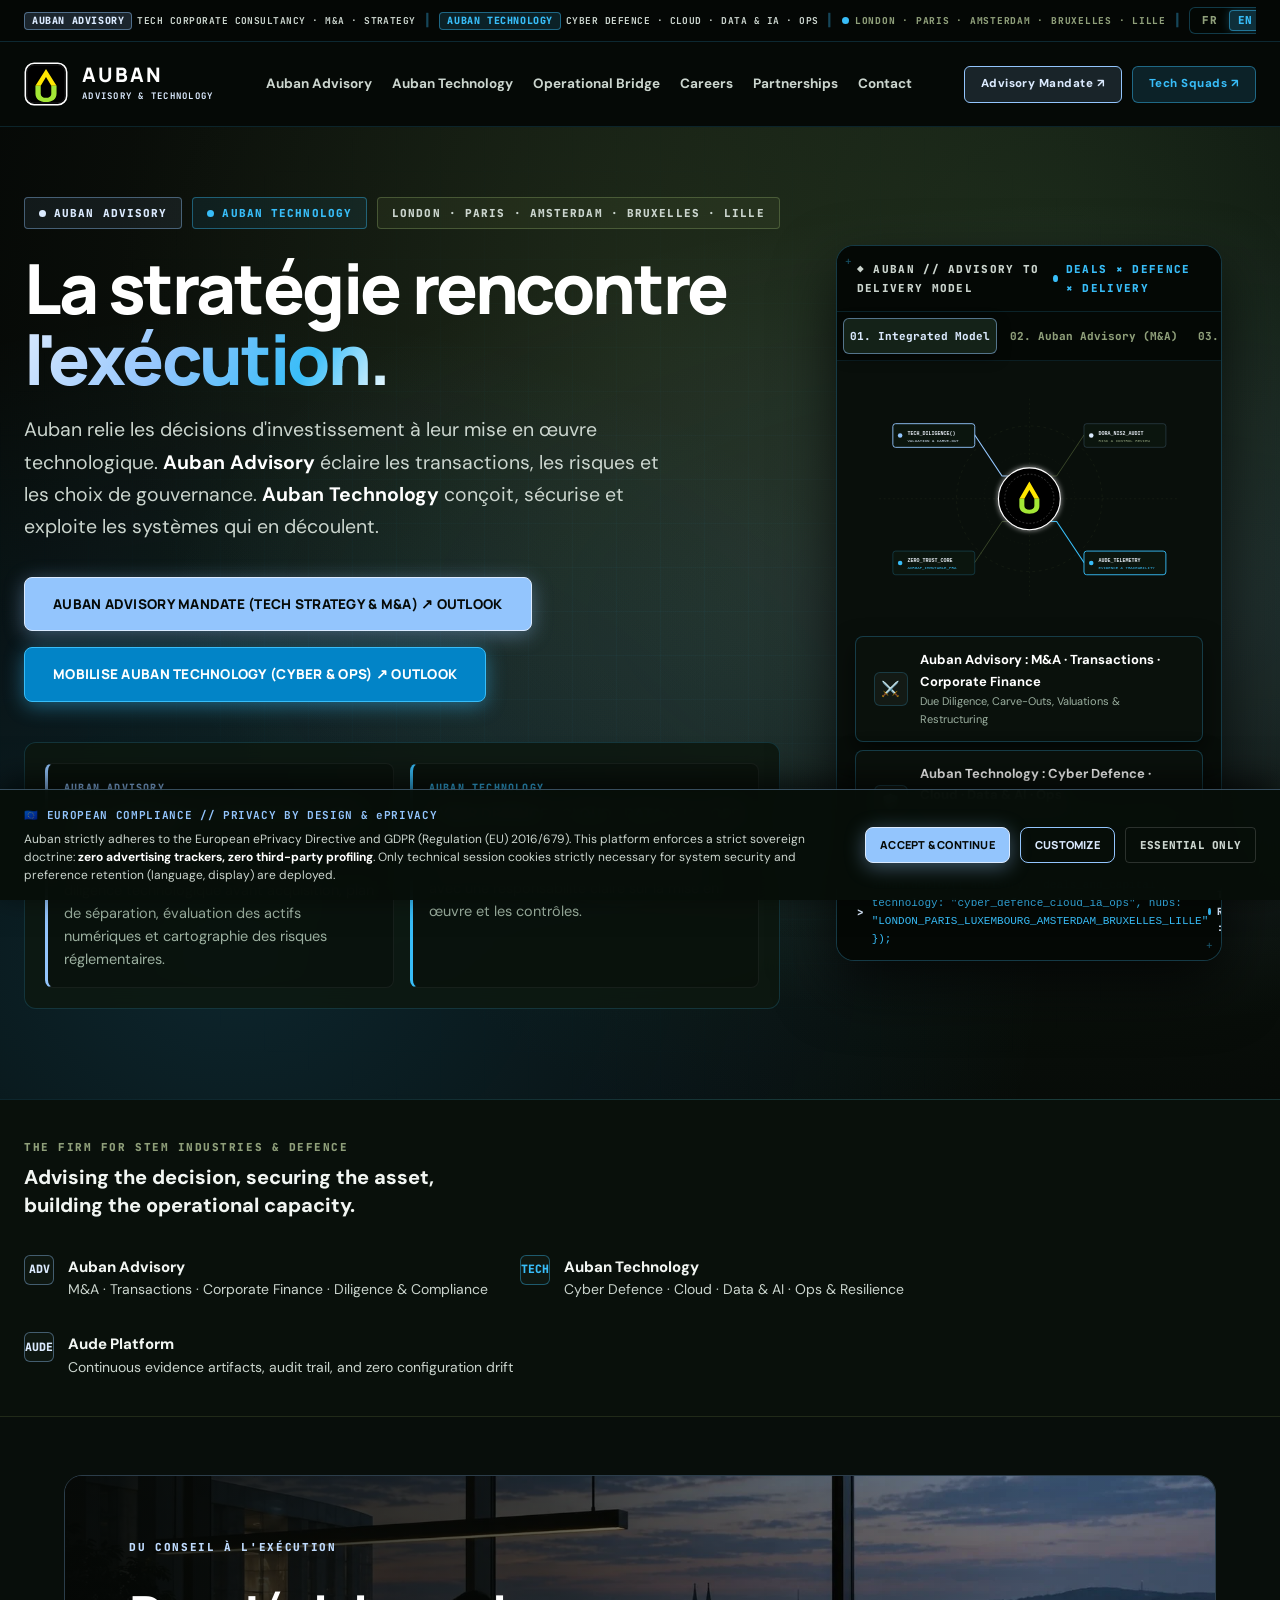
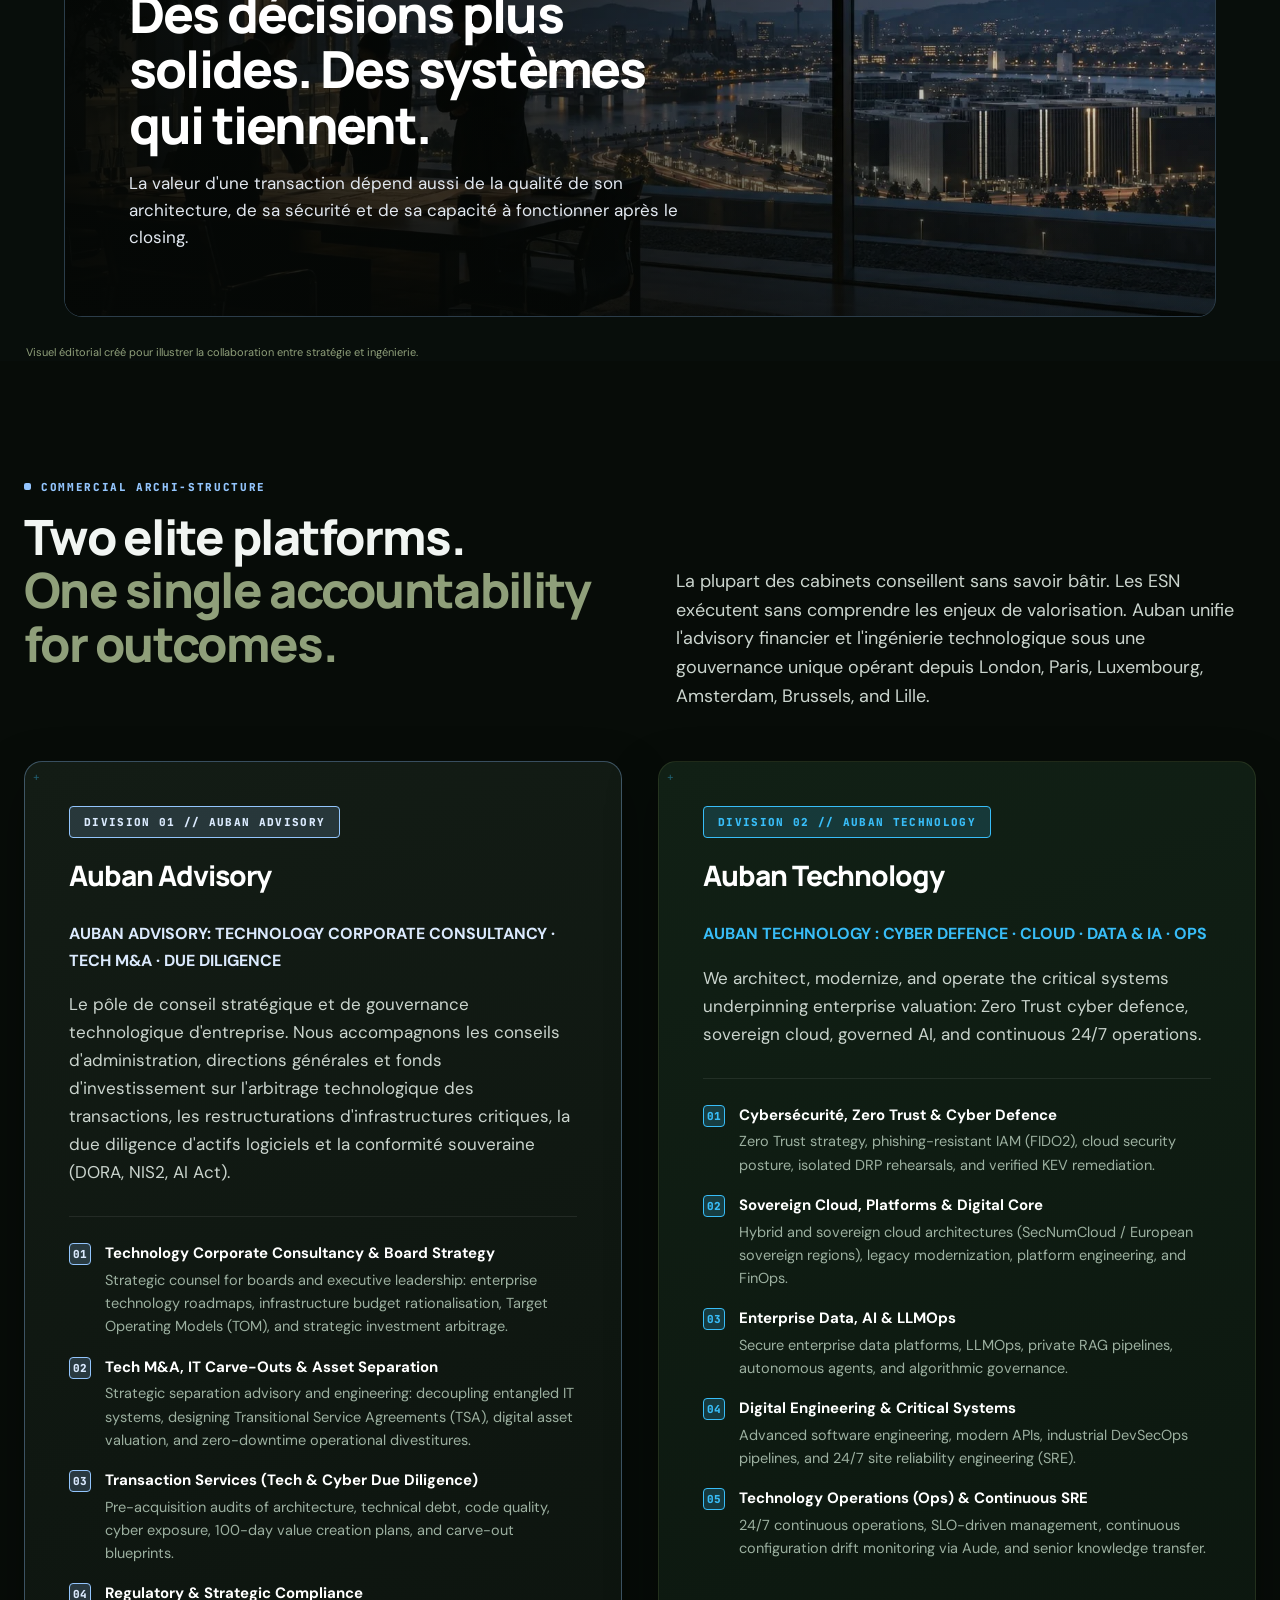
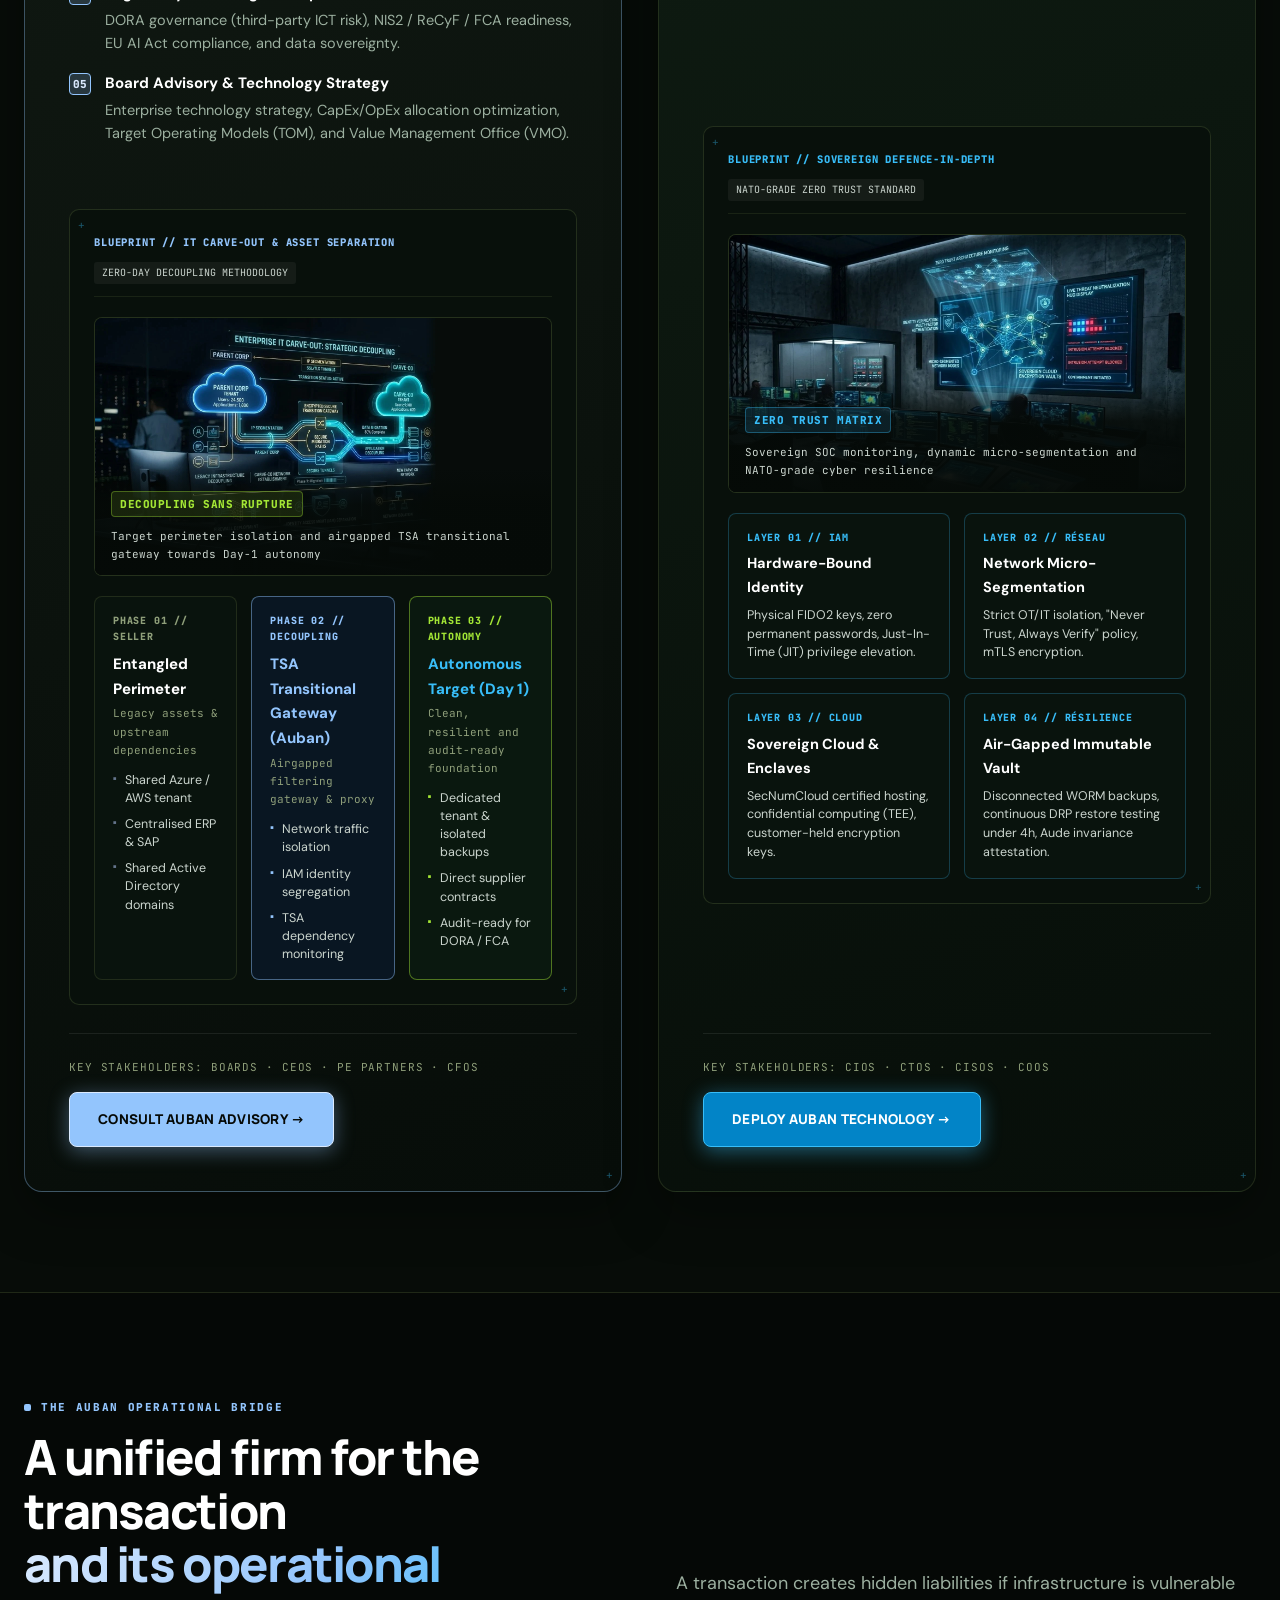
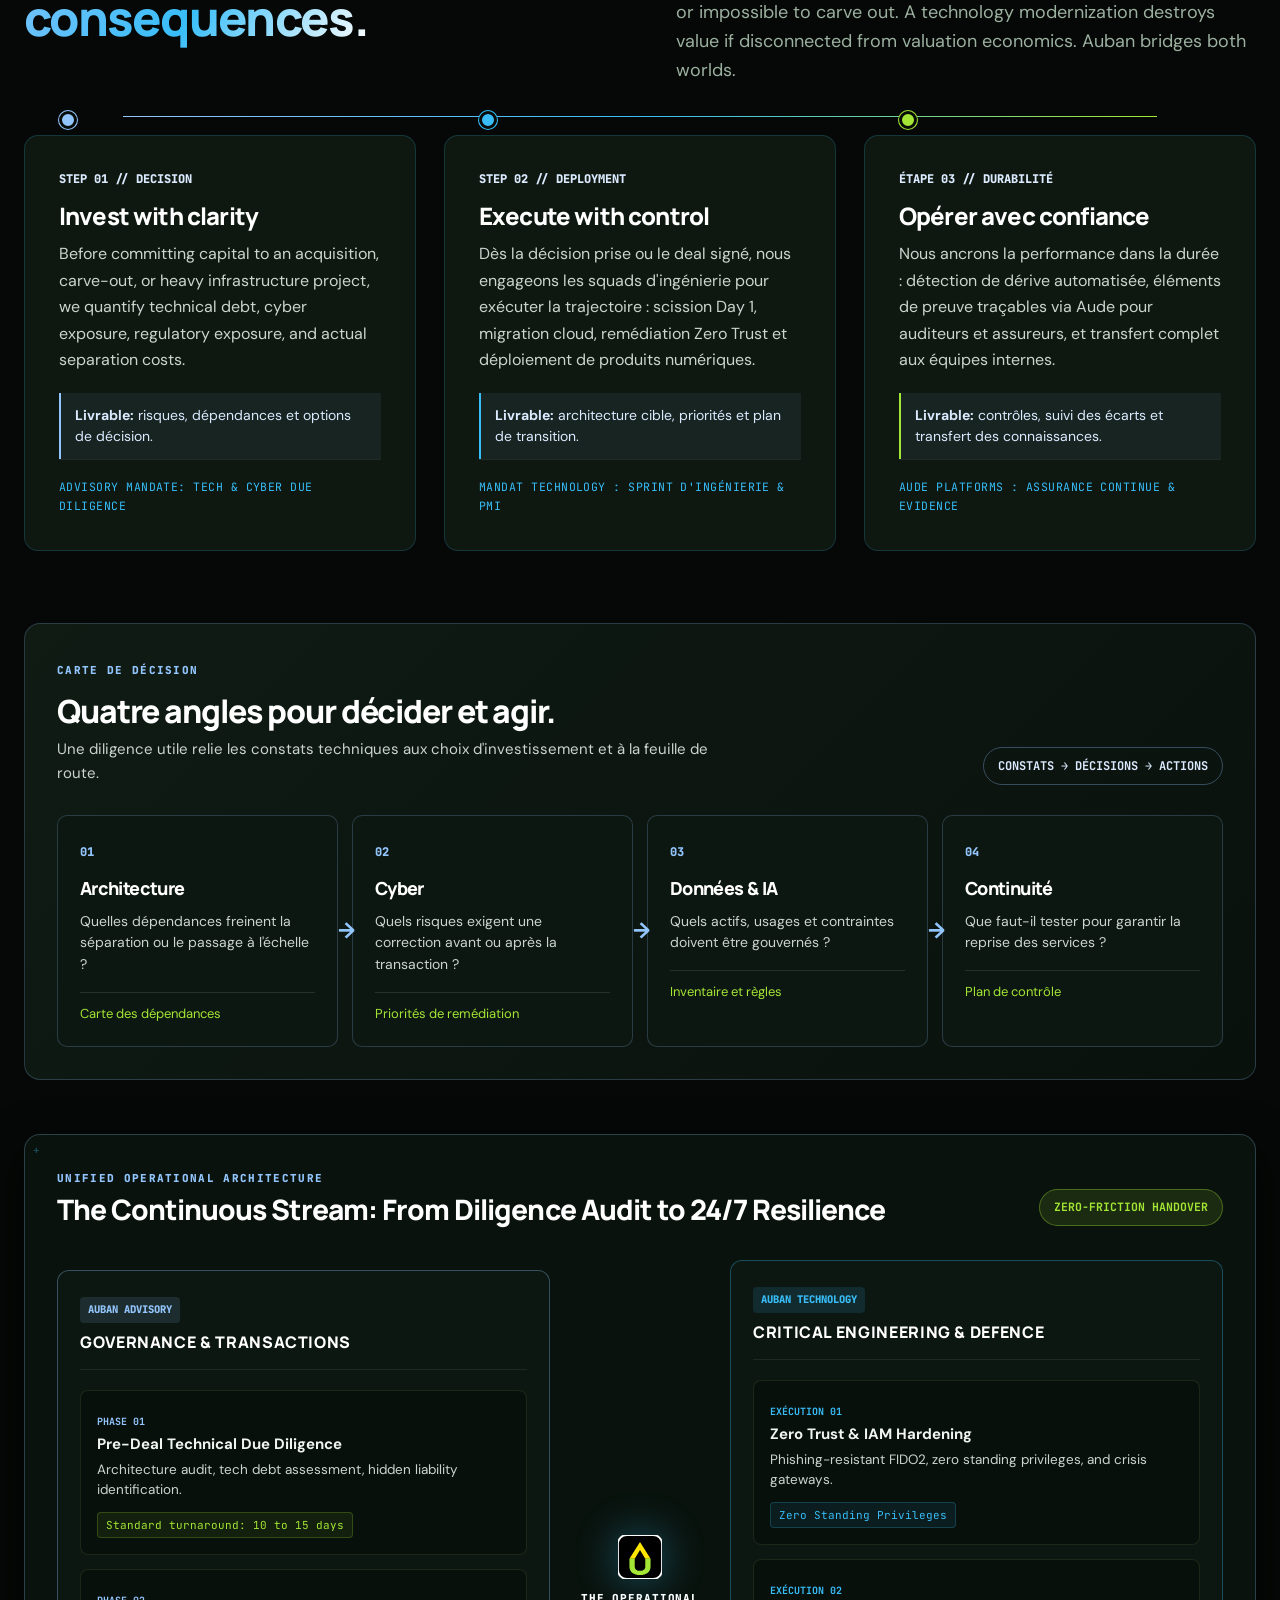
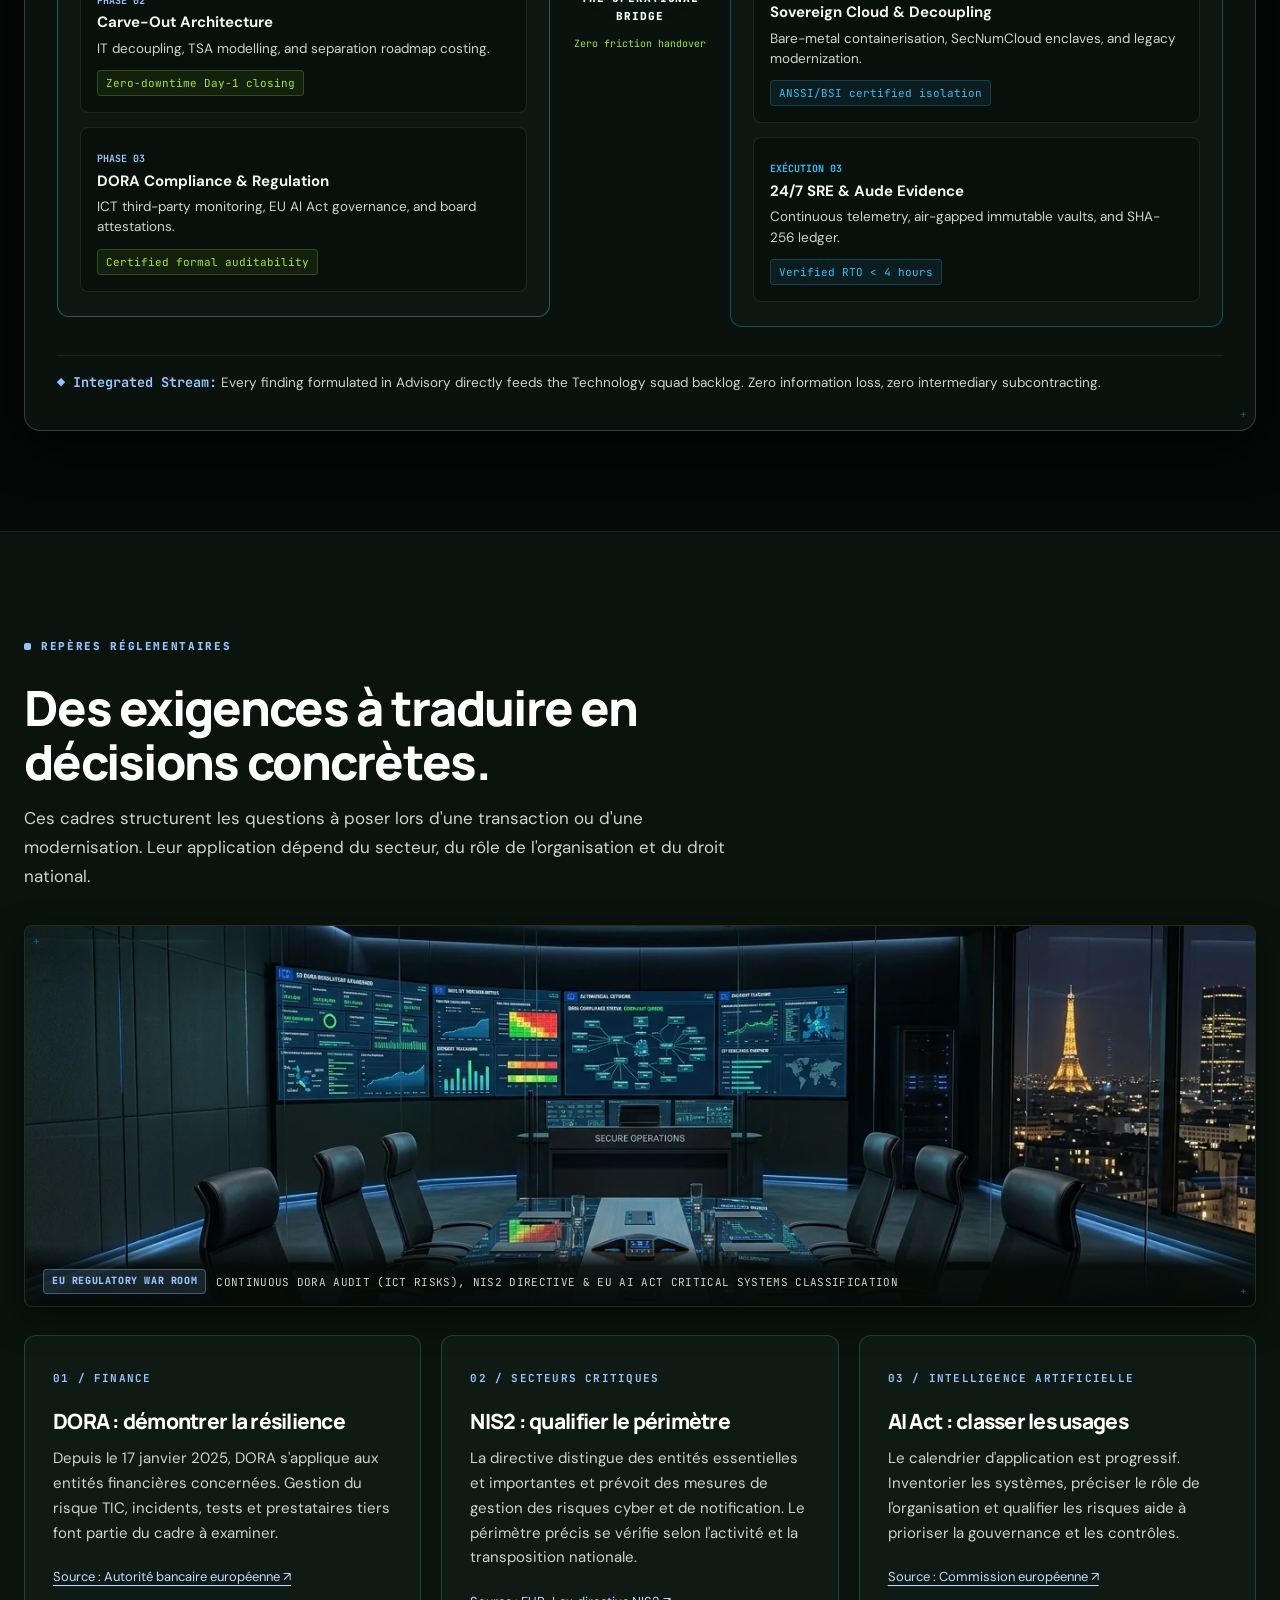
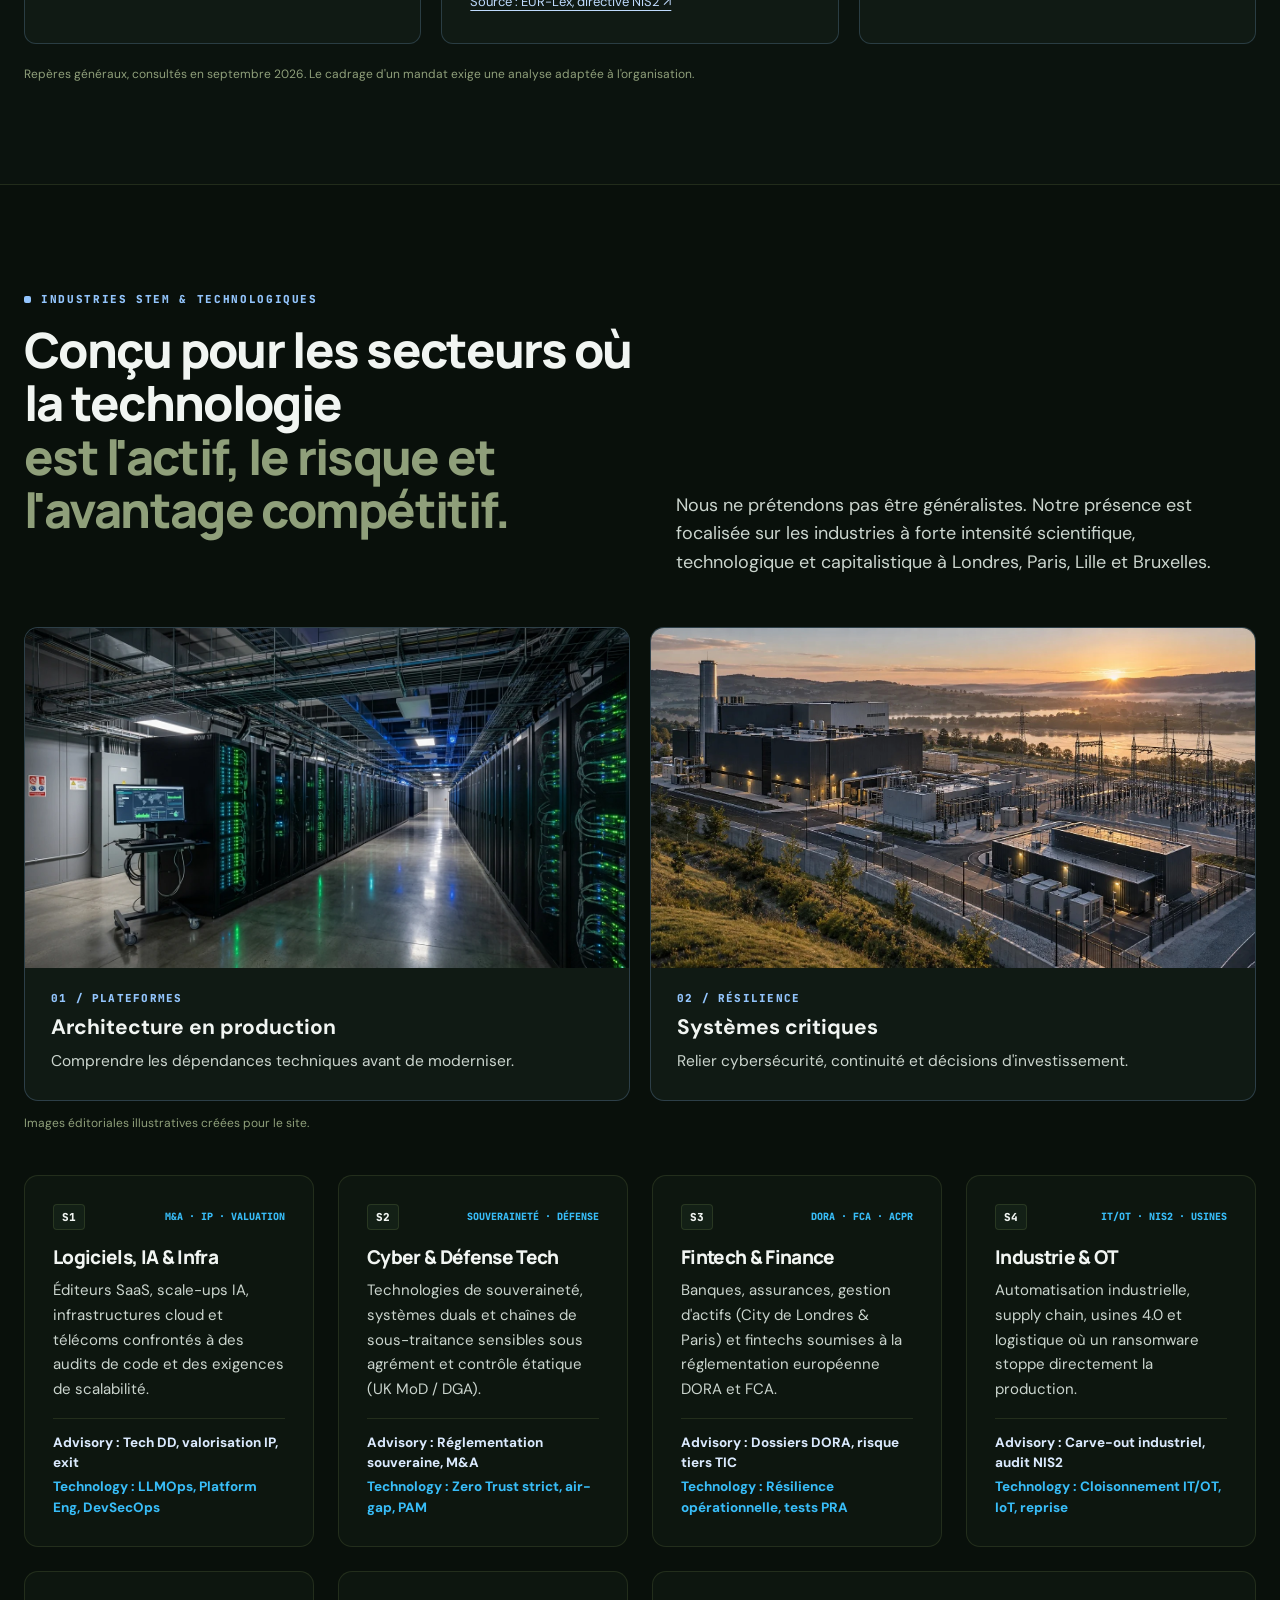
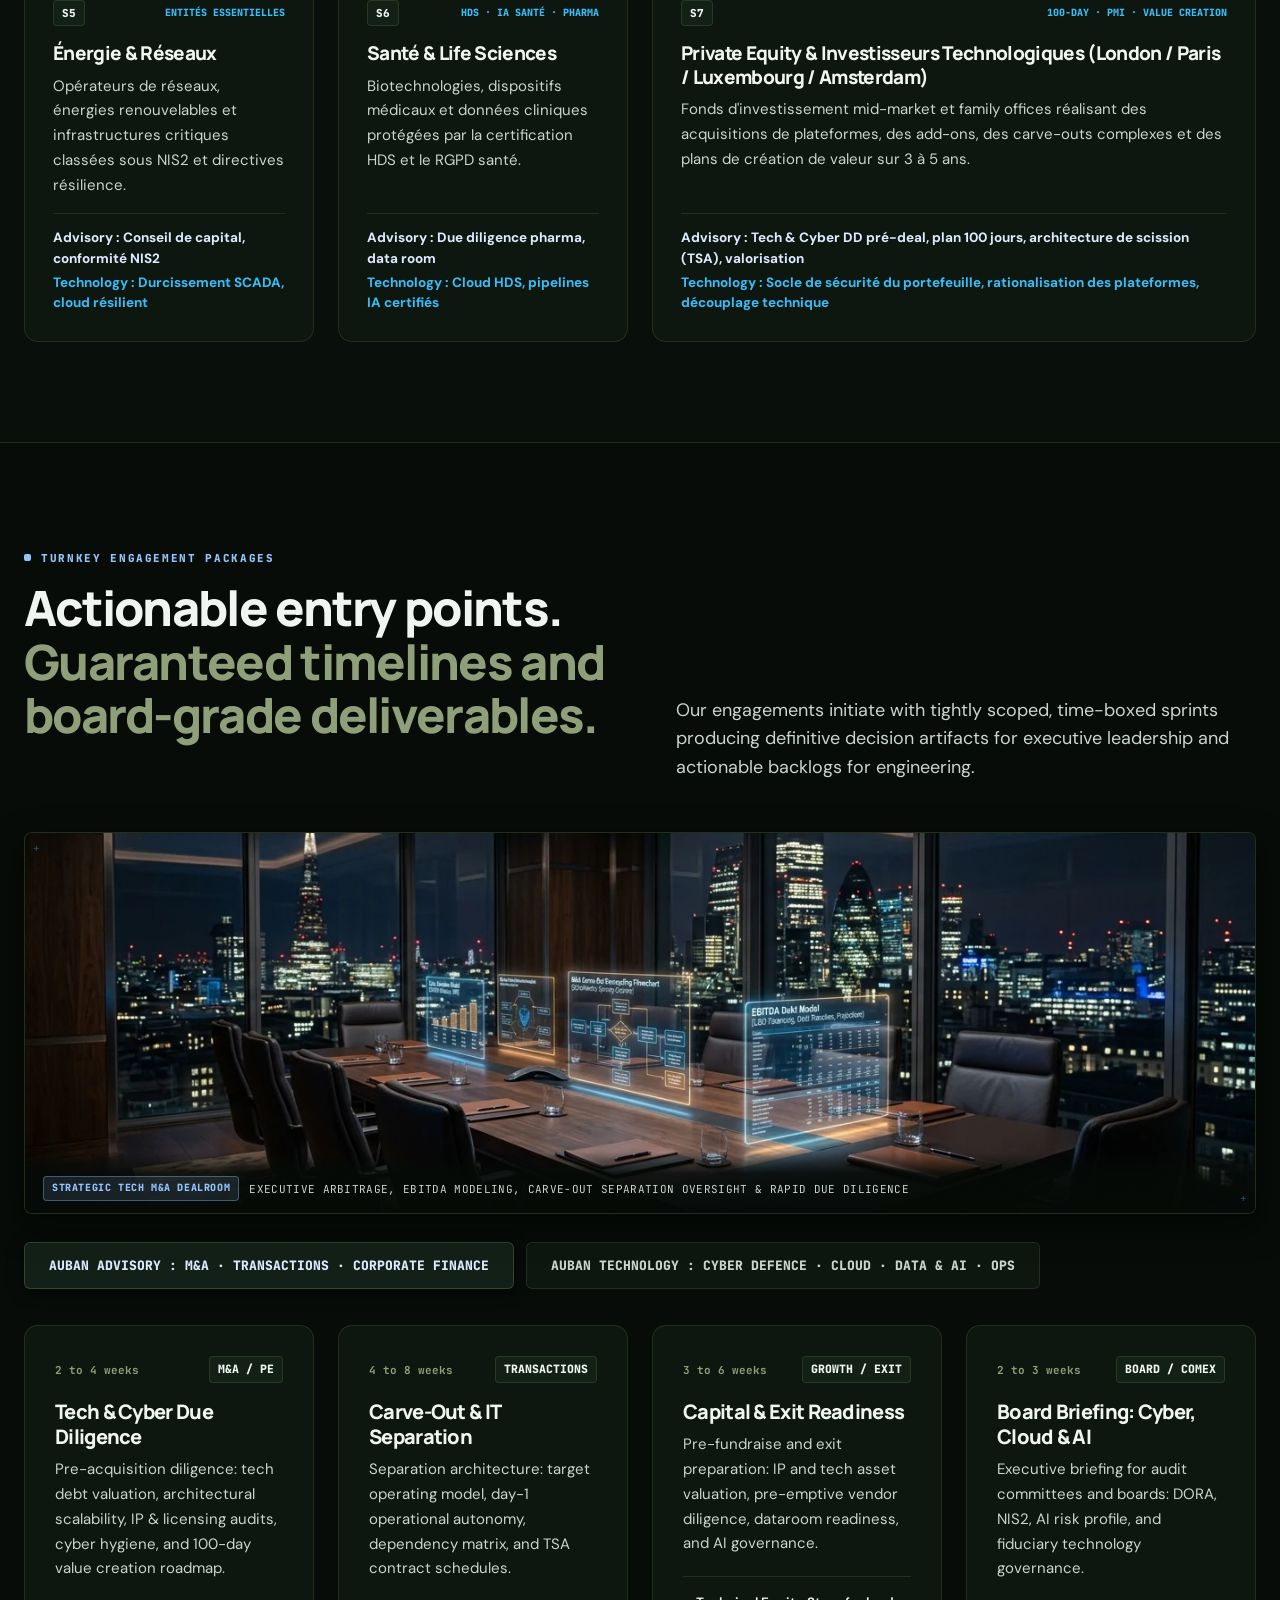
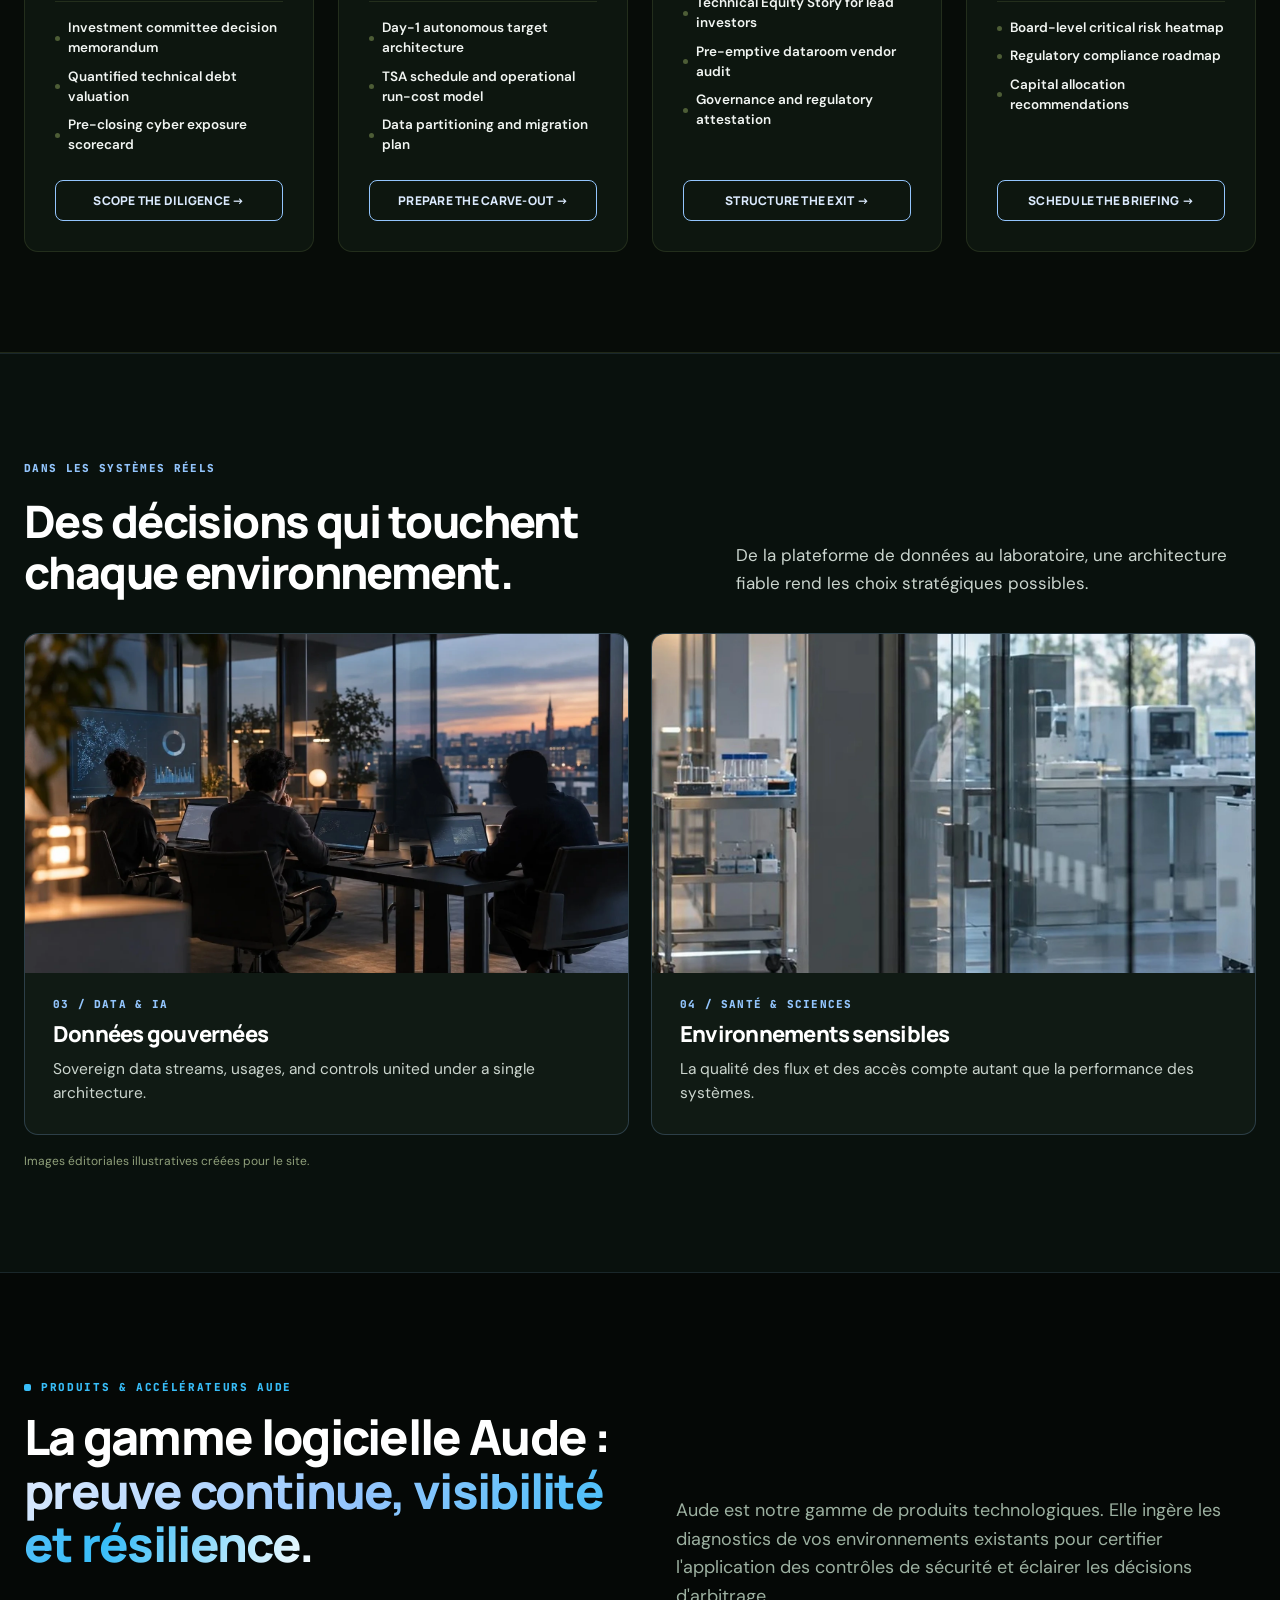
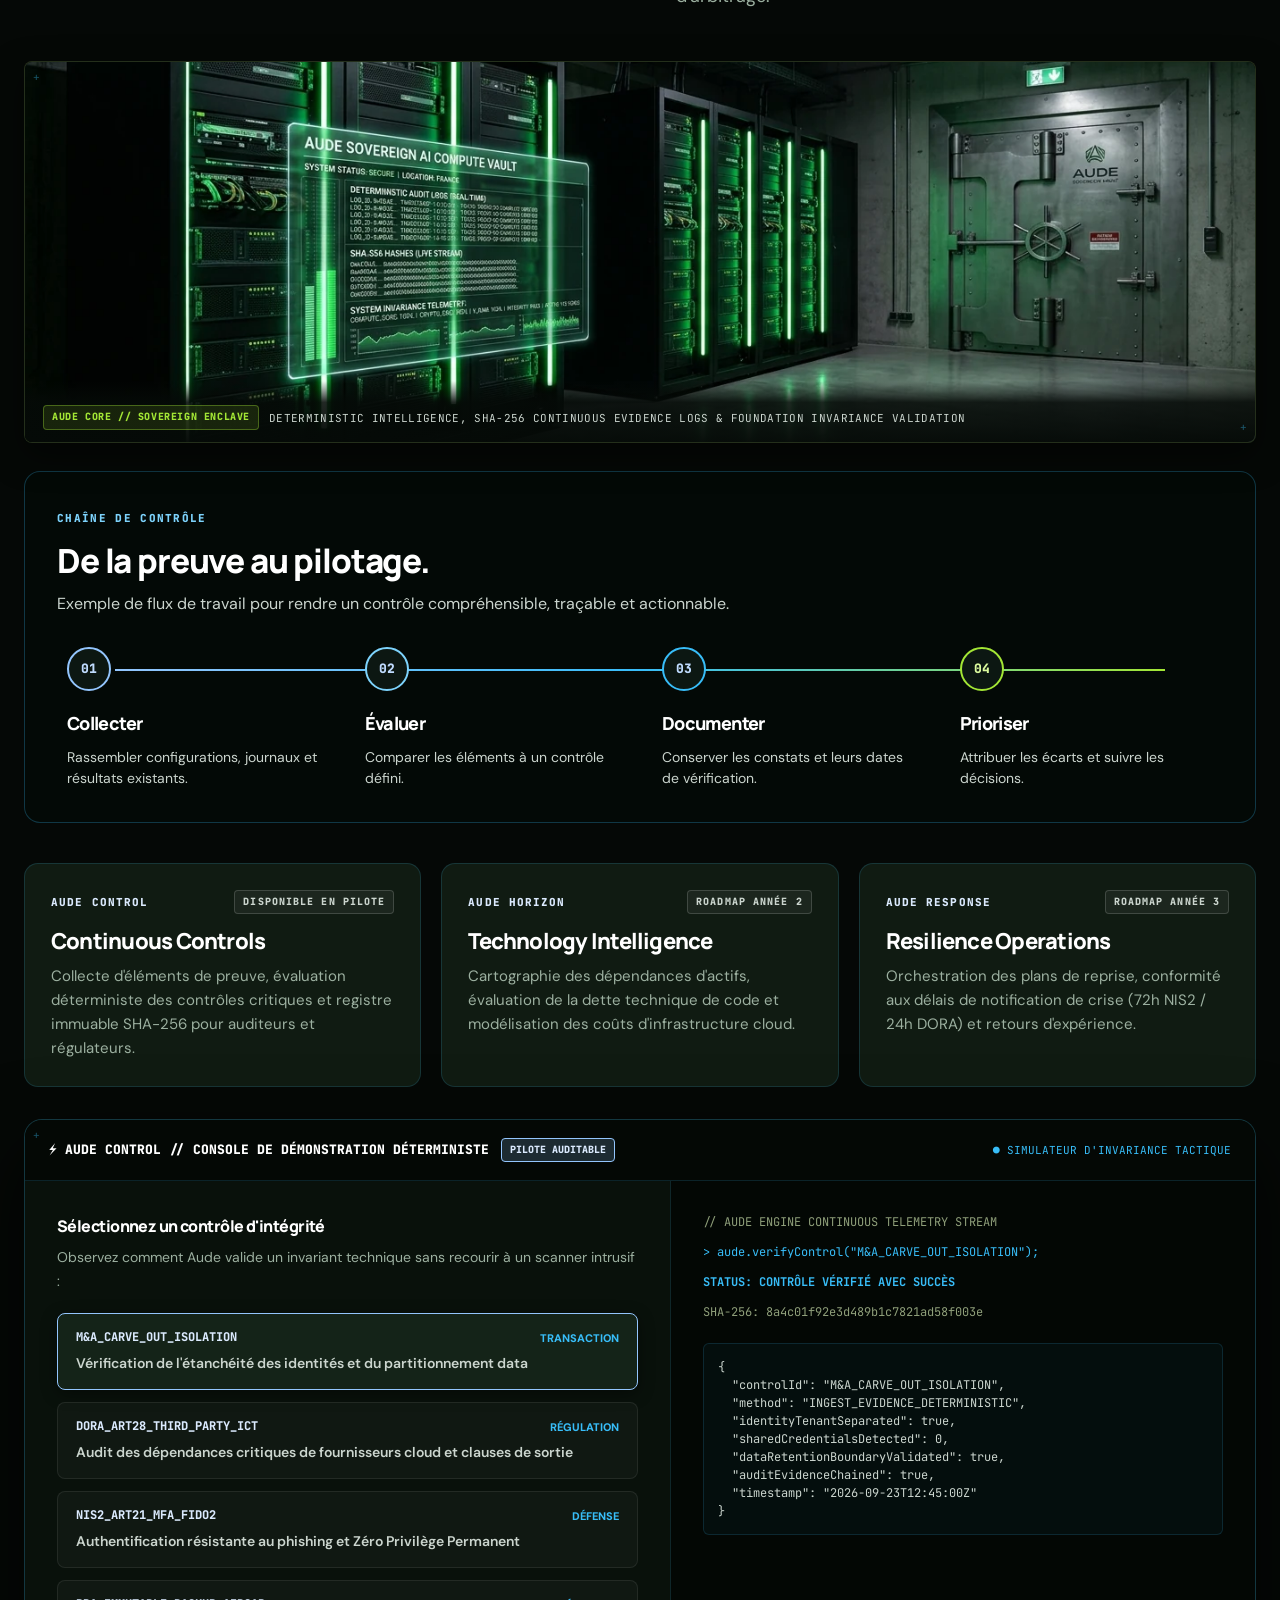
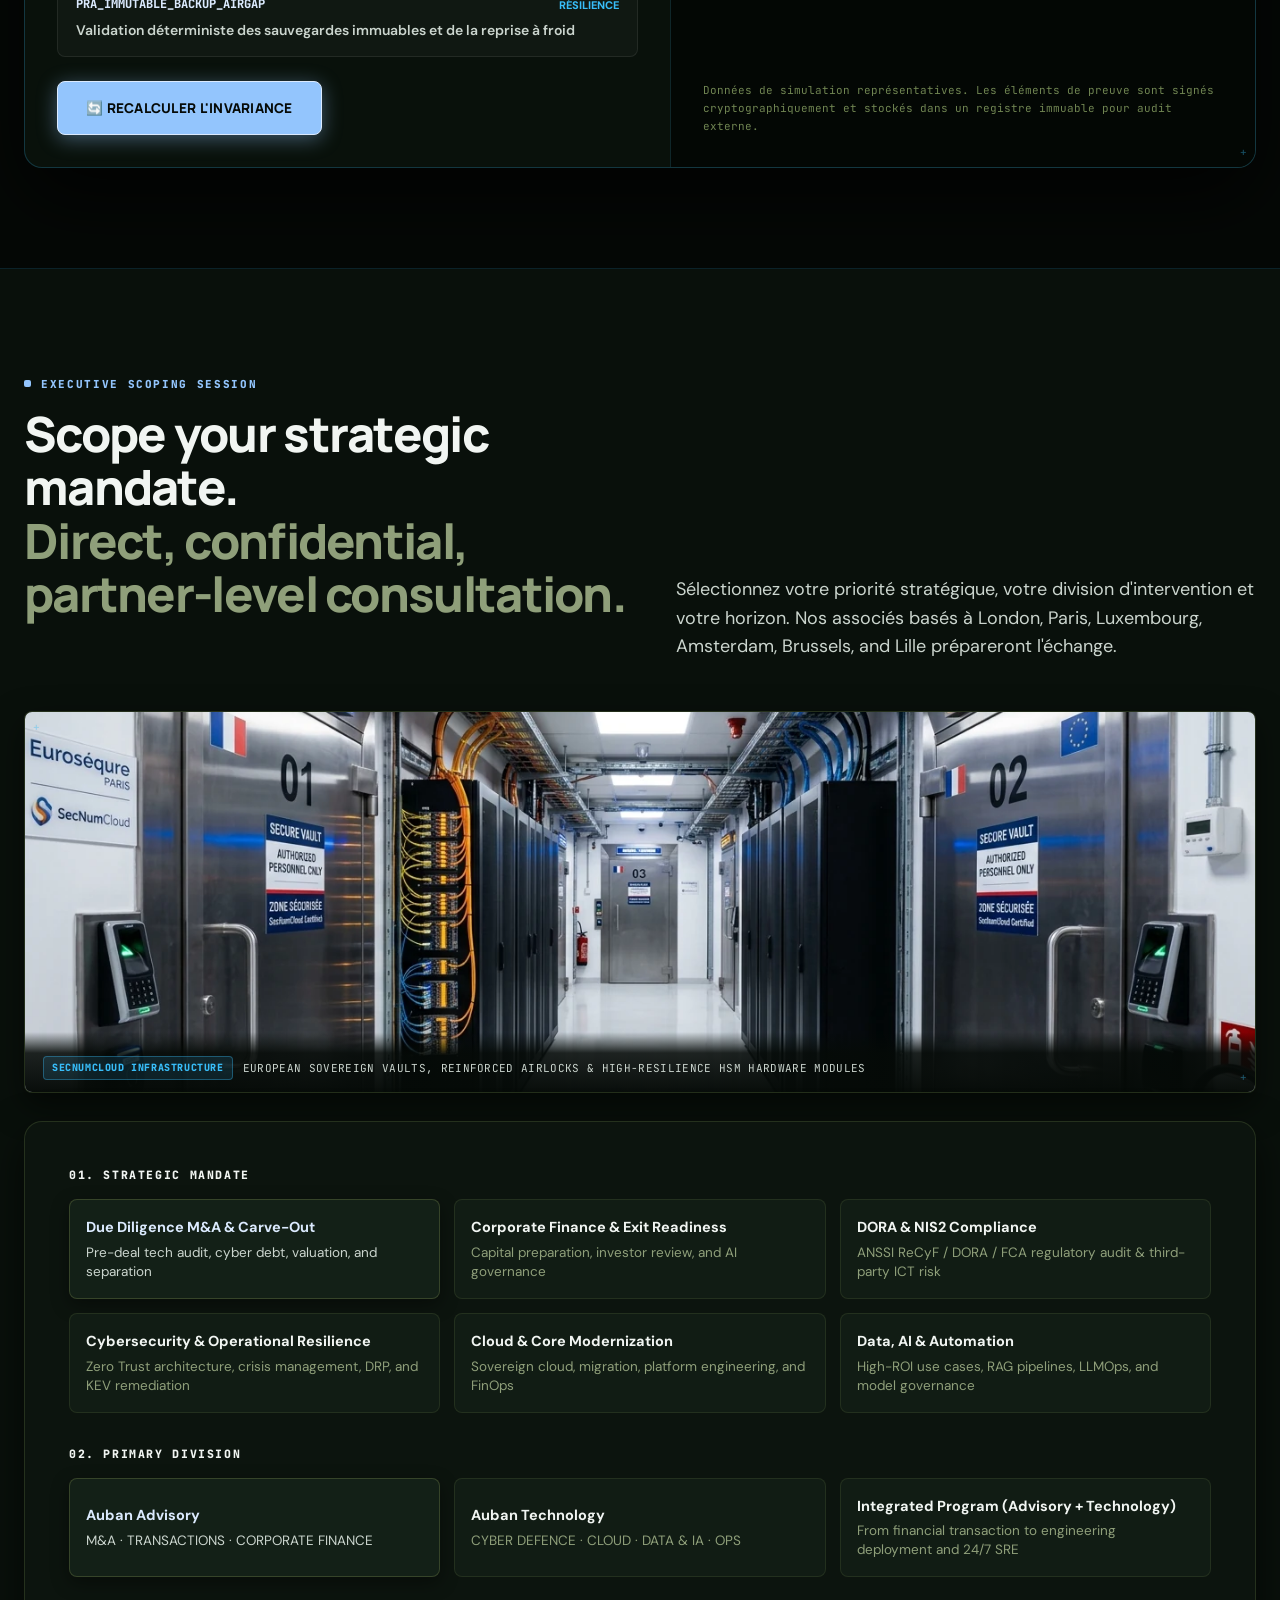
==== commit 72ff6af7: "Remove all human faces from website images: deploy face-free sovereign datacenters, vaults, dealroom" ====
--- a/en.html
+++ b/en.html
@@ -4037,7 +4037,7 @@
 
       <div class="visual-gallery">
         <figure class="visual-story">
-          <img src="assets/engineering-room.webp" width="1672" height="941" alt="Deux ingénieurs examinent une baie de serveurs dans un centre de données." loading="lazy" decoding="async">
+          <img src="assets/engineering-room.webp" width="1672" height="941" alt="High-density server rack and network diagnostic terminal in a sovereign data center." loading="lazy" decoding="async">
           <figcaption><span class="story-kicker">01 / PLATEFORMES</span><strong>Architecture en production</strong><p>Comprendre les dépendances techniques avant de moderniser.</p></figcaption>
         </figure>
         <figure class="visual-story">
@@ -4347,11 +4347,11 @@
       <div class="field-stories-head"><div><span class="field-kicker">DANS LES SYSTÈMES RÉELS</span><h2>Des décisions qui touchent chaque environnement.</h2></div><p>De la plateforme de données au laboratoire, une architecture fiable rend les choix stratégiques possibles.</p></div>
       <div class="field-story-grid">
         <figure class="field-story">
-          <img src="assets/data-collaboration.webp" width="1672" height="941" alt="Équipe de spécialistes des données travaillant ensemble dans un bureau." loading="lazy" decoding="async">
-          <figcaption><span class="field-index">03 / DATA & IA</span><h3>Données gouvernées</h3><p>Des équipes, des usages et des contrôles à relier dans une même architecture.</p></figcaption>
+          <img src="assets/data-collaboration.webp" width="1672" height="941" alt="Analytical supervision and secured data consoles in an executive decision centre." loading="lazy" decoding="async">
+          <figcaption><span class="field-index">03 / DATA & IA</span><h3>Données gouvernées</h3><p>Sovereign data streams, usages, and controls united under a single architecture.</p></figcaption>
         </figure>
         <figure class="field-story">
-          <img src="assets/life-sciences-lab.webp" width="1672" height="941" alt="Chercheurs travaillant dans un laboratoire contemporain." loading="lazy" decoding="async">
+          <img src="assets/life-sciences-lab.webp" width="1672" height="941" alt="Laboratory environment and automated analytical robotics for life sciences." loading="lazy" decoding="async">
           <figcaption><span class="field-index">04 / SANTÉ & SCIENCES</span><h3>Environnements sensibles</h3><p>La qualité des flux et des accès compte autant que la performance des systèmes.</p></figcaption>
         </figure>
       </div>
@@ -4712,7 +4712,7 @@
 
       <!-- CAREERS LEADERSHIP SQUAD SHOWCASE -->
       <div class="section-showcase-wrap crosshair-corner">
-        <img src="assets/careers-leadership-squad.webp" width="1376" height="768" alt="Squads d'ingénierie critique et consultants en gouvernance technologique Auban" loading="lazy" class="section-showcase-img">
+        <img src="assets/careers-leadership-squad.webp" width="1376" height="768" alt="Software architecture and critical systems engineering loft at Auban in Paris" loading="lazy" class="section-showcase-img">
         <div class="section-showcase-hud">
           <span class="showcase-pill showcase-pill-brass">AUBAN HYBRID SQUADS</span>
           <span class="showcase-caption">SENIOR TEAMS UNITING STEM STRATEGY CONSULTANTS, CISOS AND CRITICAL SYSTEMS ARCHITECTS</span>
@@ -4842,7 +4842,7 @@
 
       <!-- SOVEREIGN ALLIANCES SUMMIT SHOWCASE -->
       <div class="section-showcase-wrap crosshair-corner">
-        <img src="assets/sovereign-alliances-summit.webp" width="1376" height="768" alt="Sommet des alliances technologiques souveraines européennes et de la défense" loading="lazy" class="section-showcase-img">
+        <img src="assets/sovereign-alliances-summit.webp" width="1376" height="768" alt="Conference amphitheatre for European sovereign technology and defence alliances" loading="lazy" class="section-showcase-img">
         <div class="section-showcase-hud">
           <span class="showcase-pill showcase-pill-blue">EUROPEAN ALLIANCES</span>
           <span class="showcase-caption">STRATEGIC SYNERGIES BETWEEN PRIVATE EQUITY, SOVEREIGN CLOUD AND EUROPEAN DEFENSE</span>
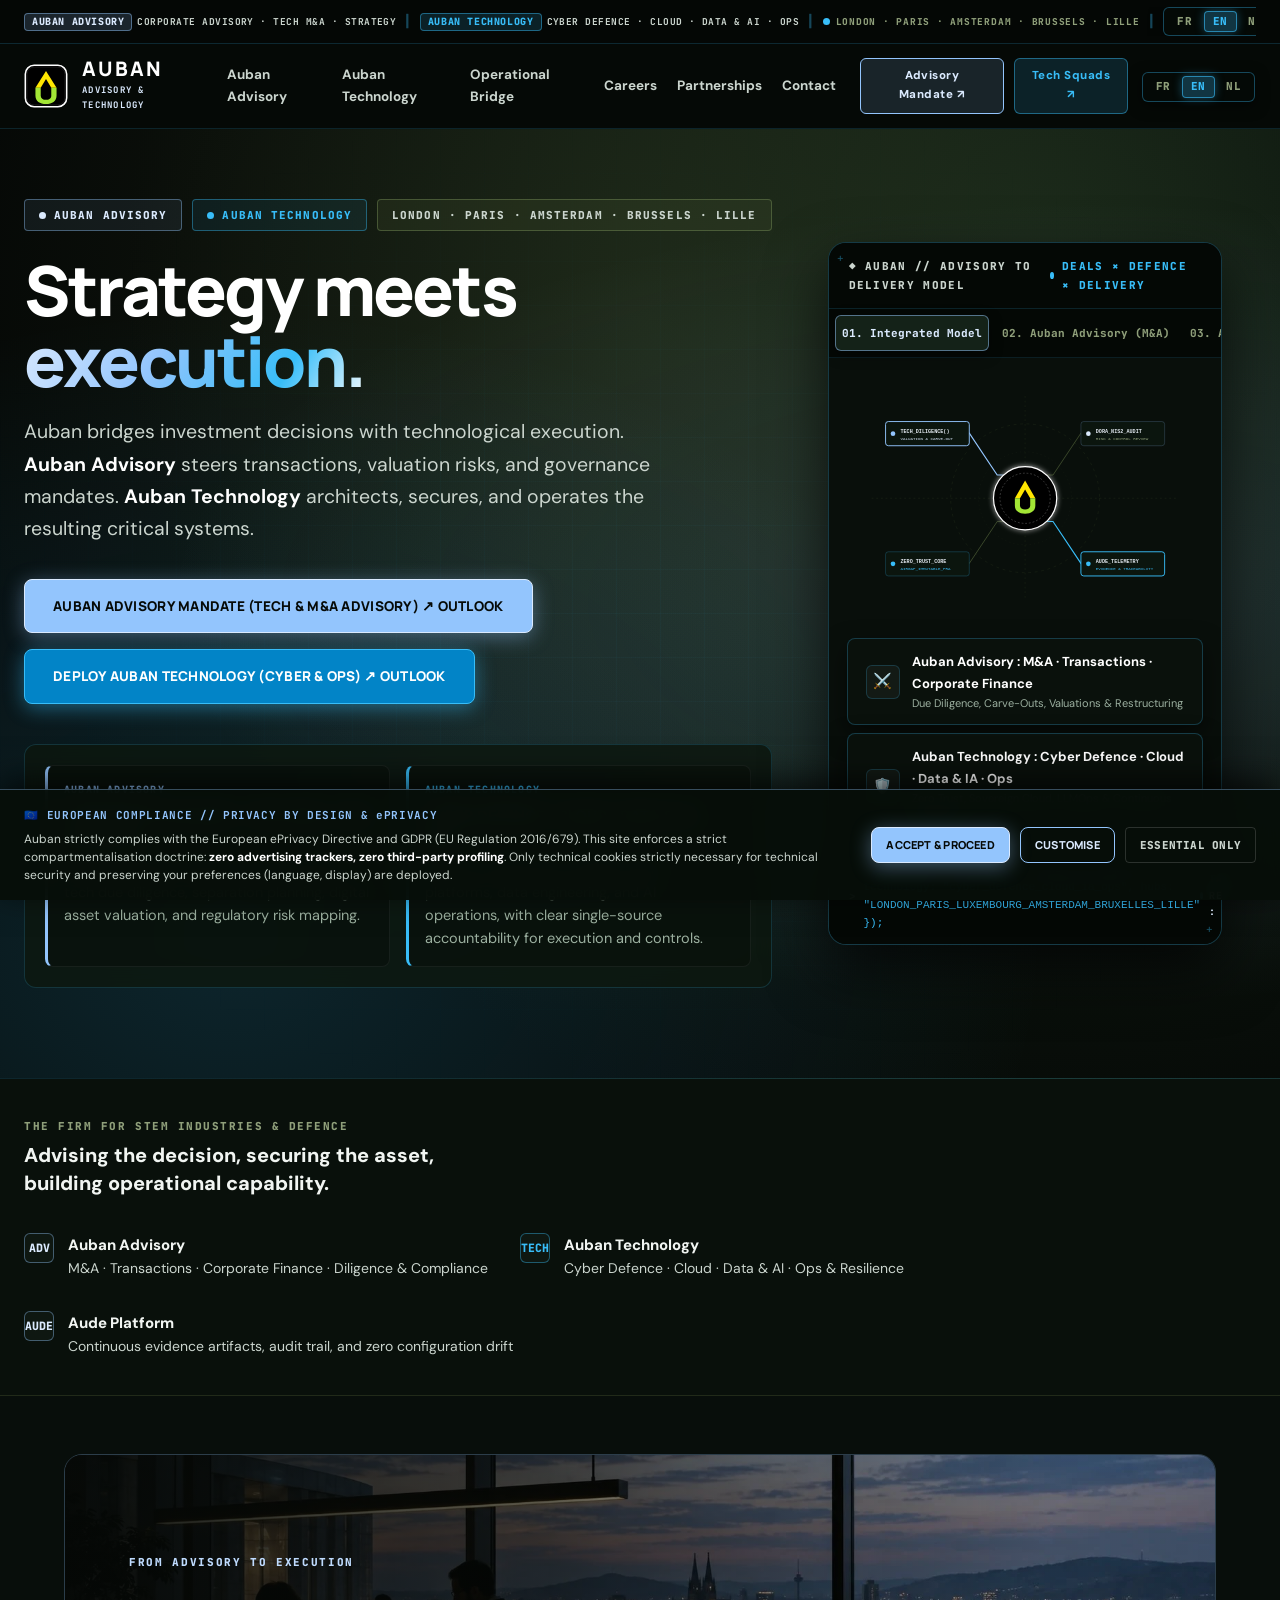
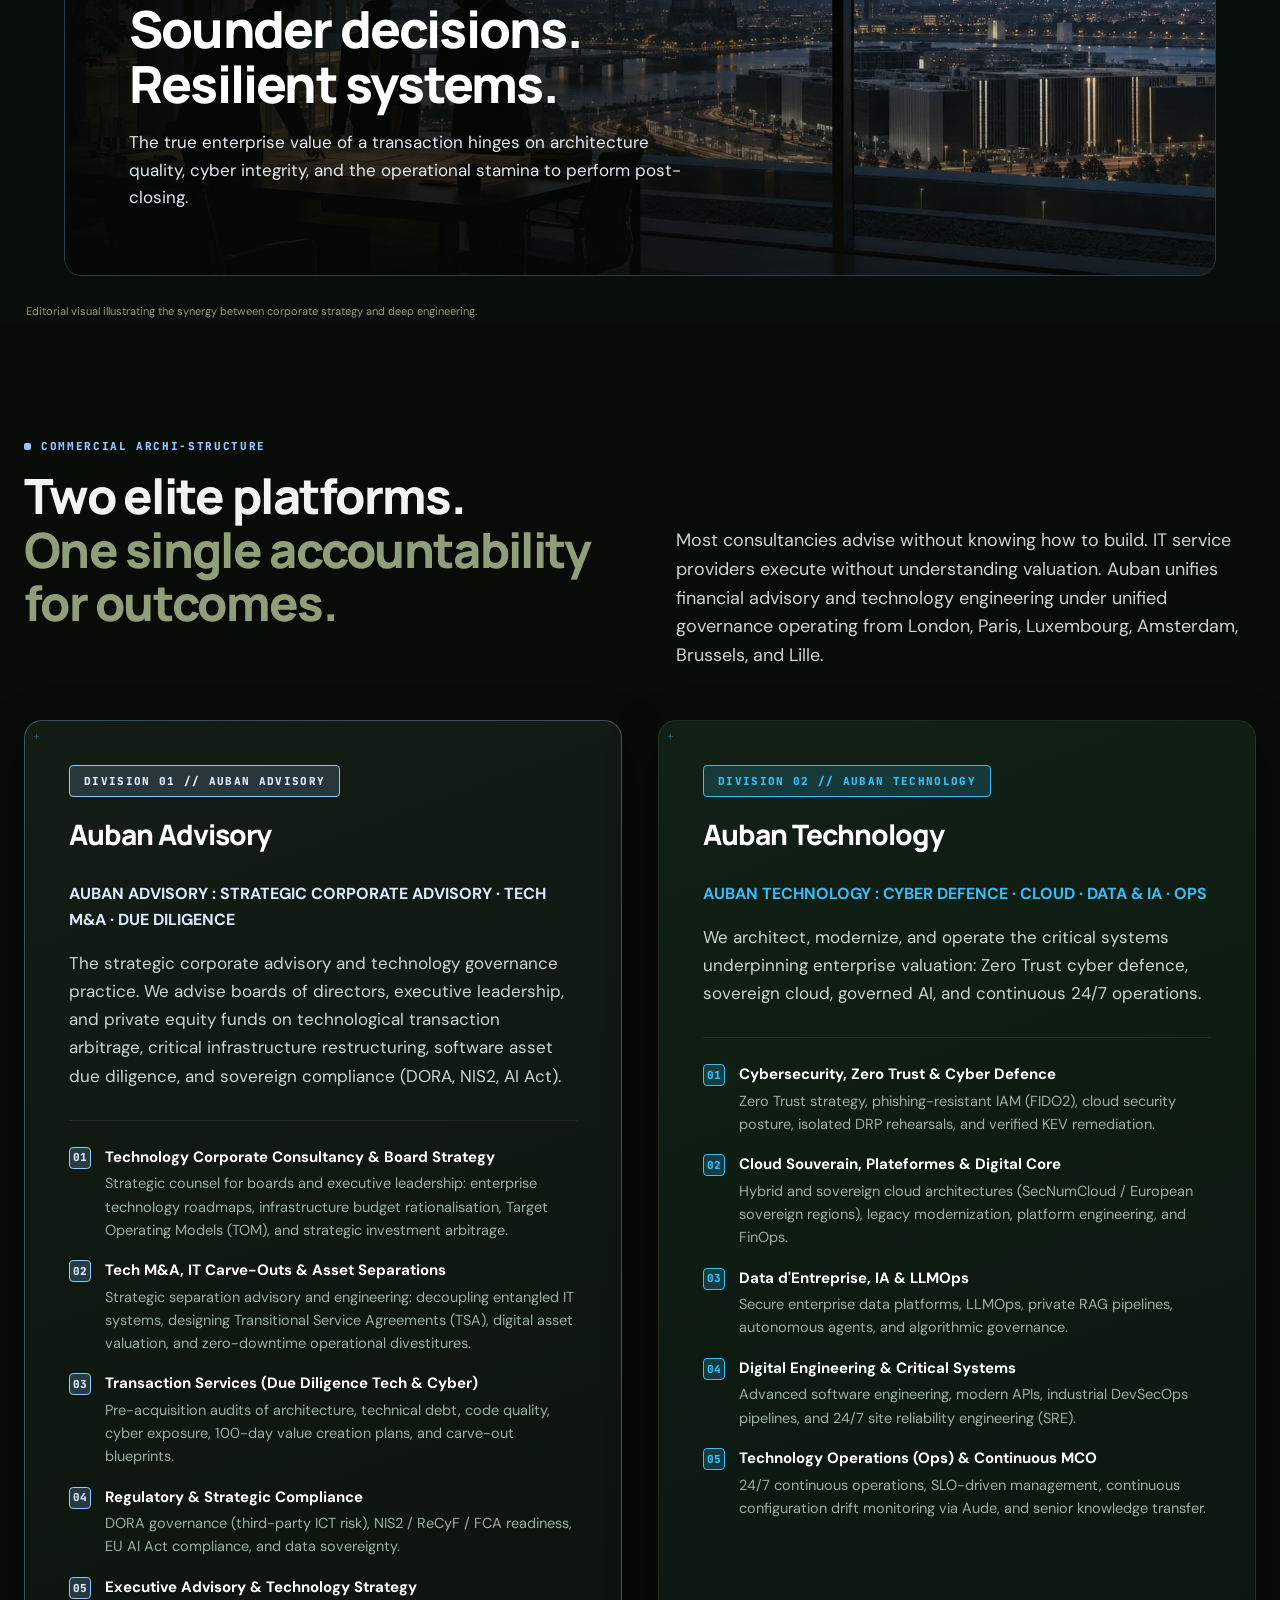
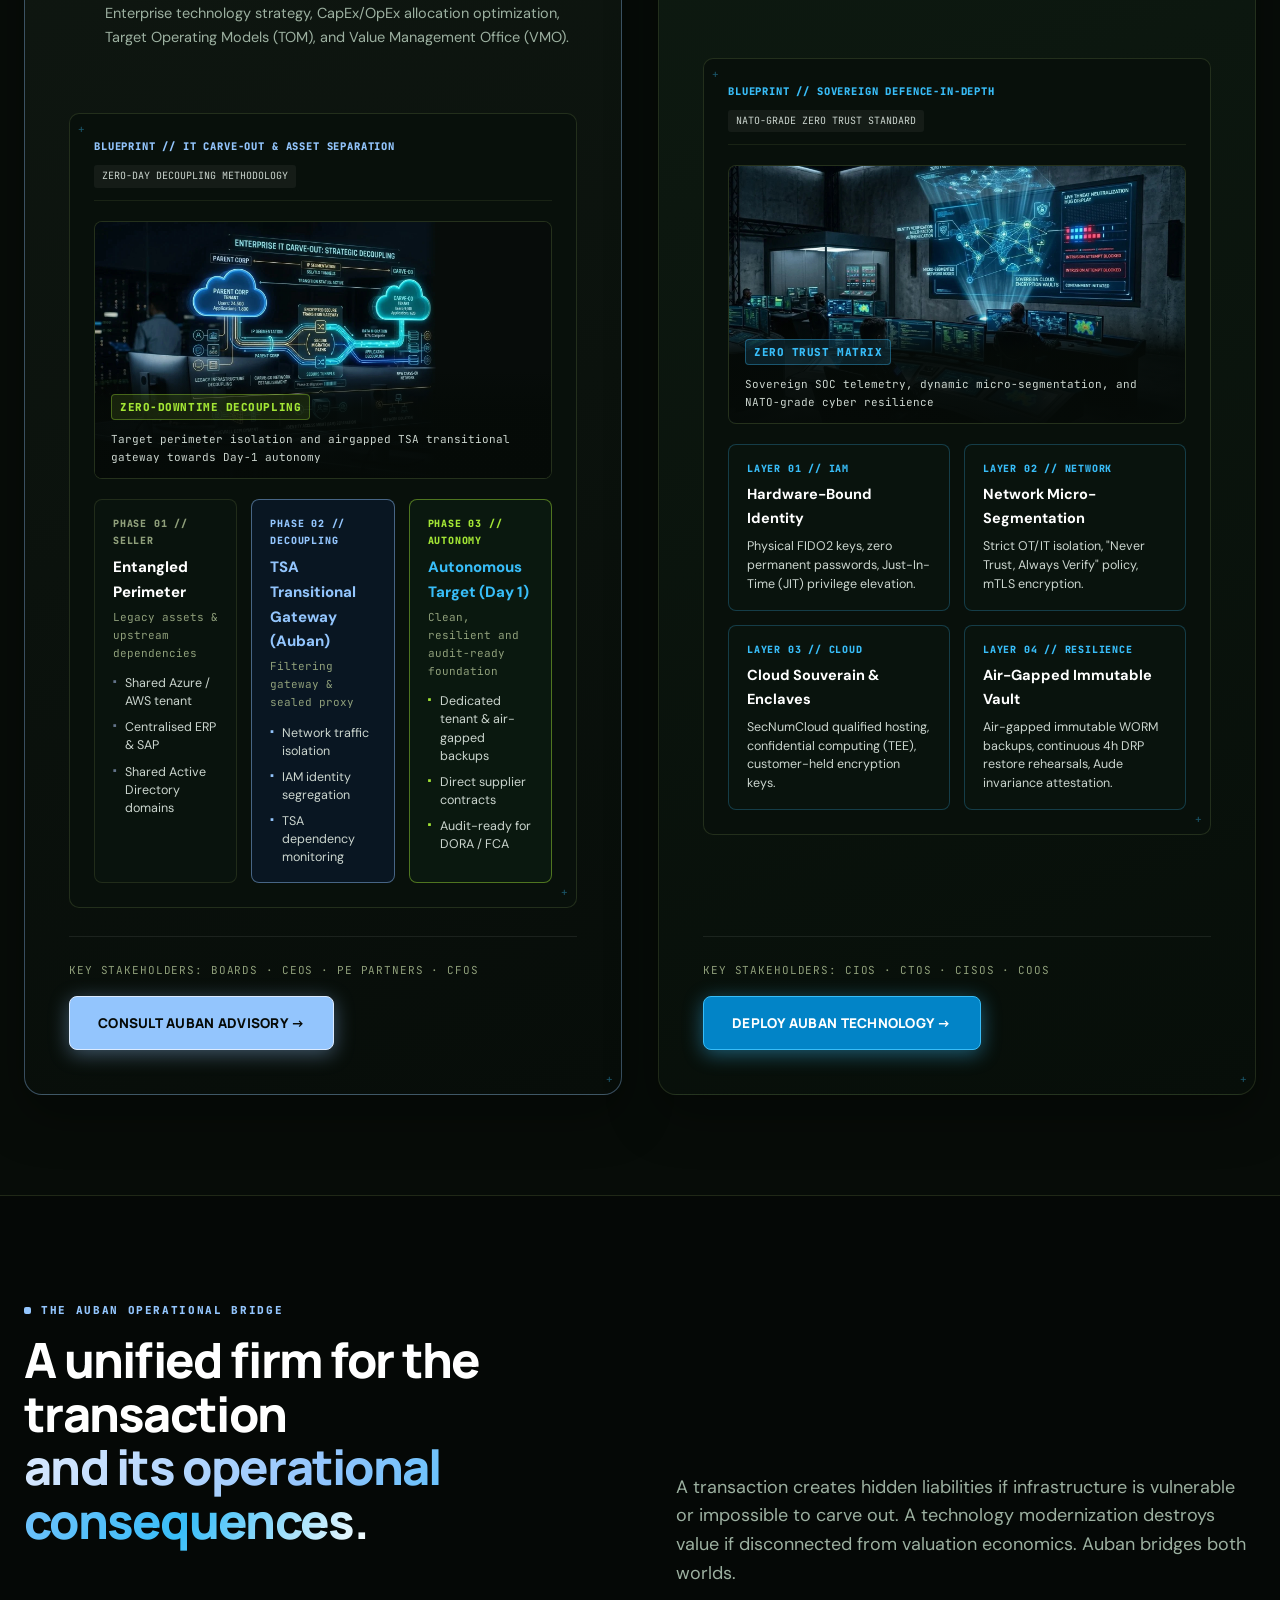
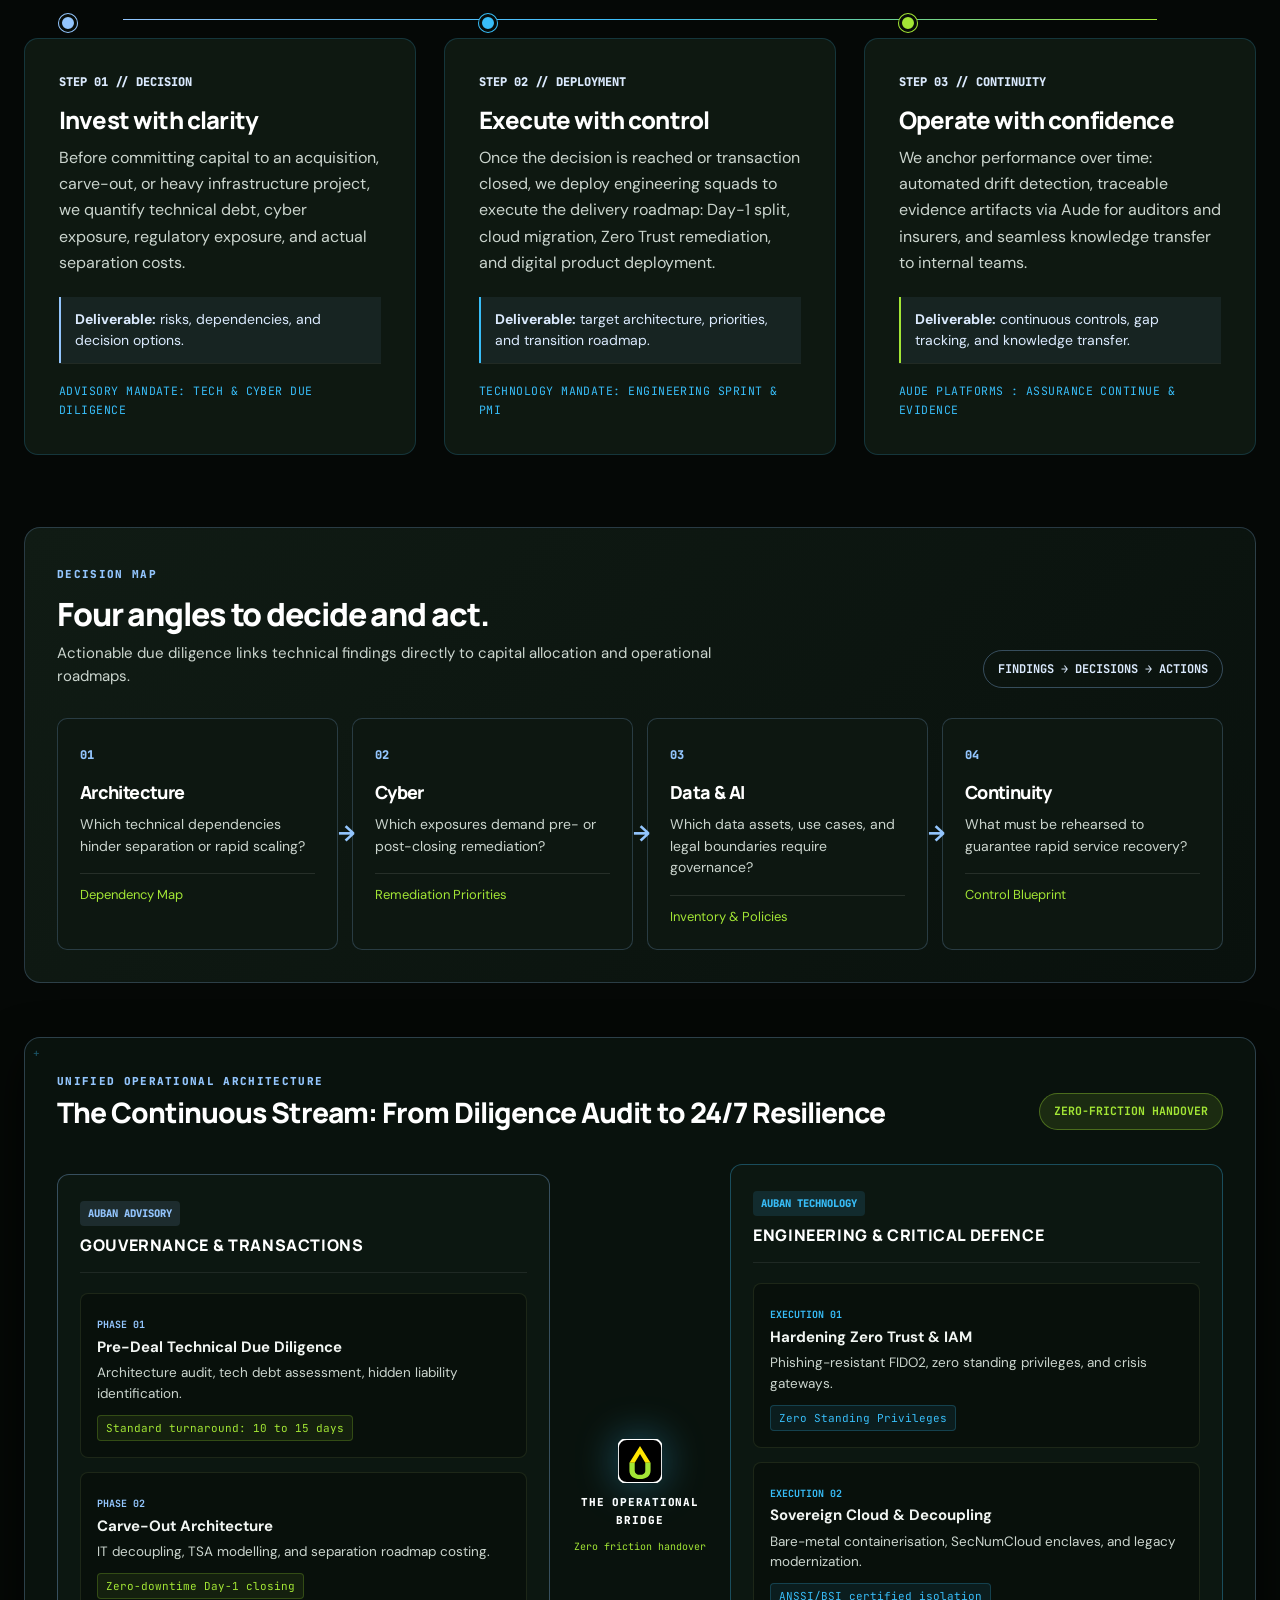
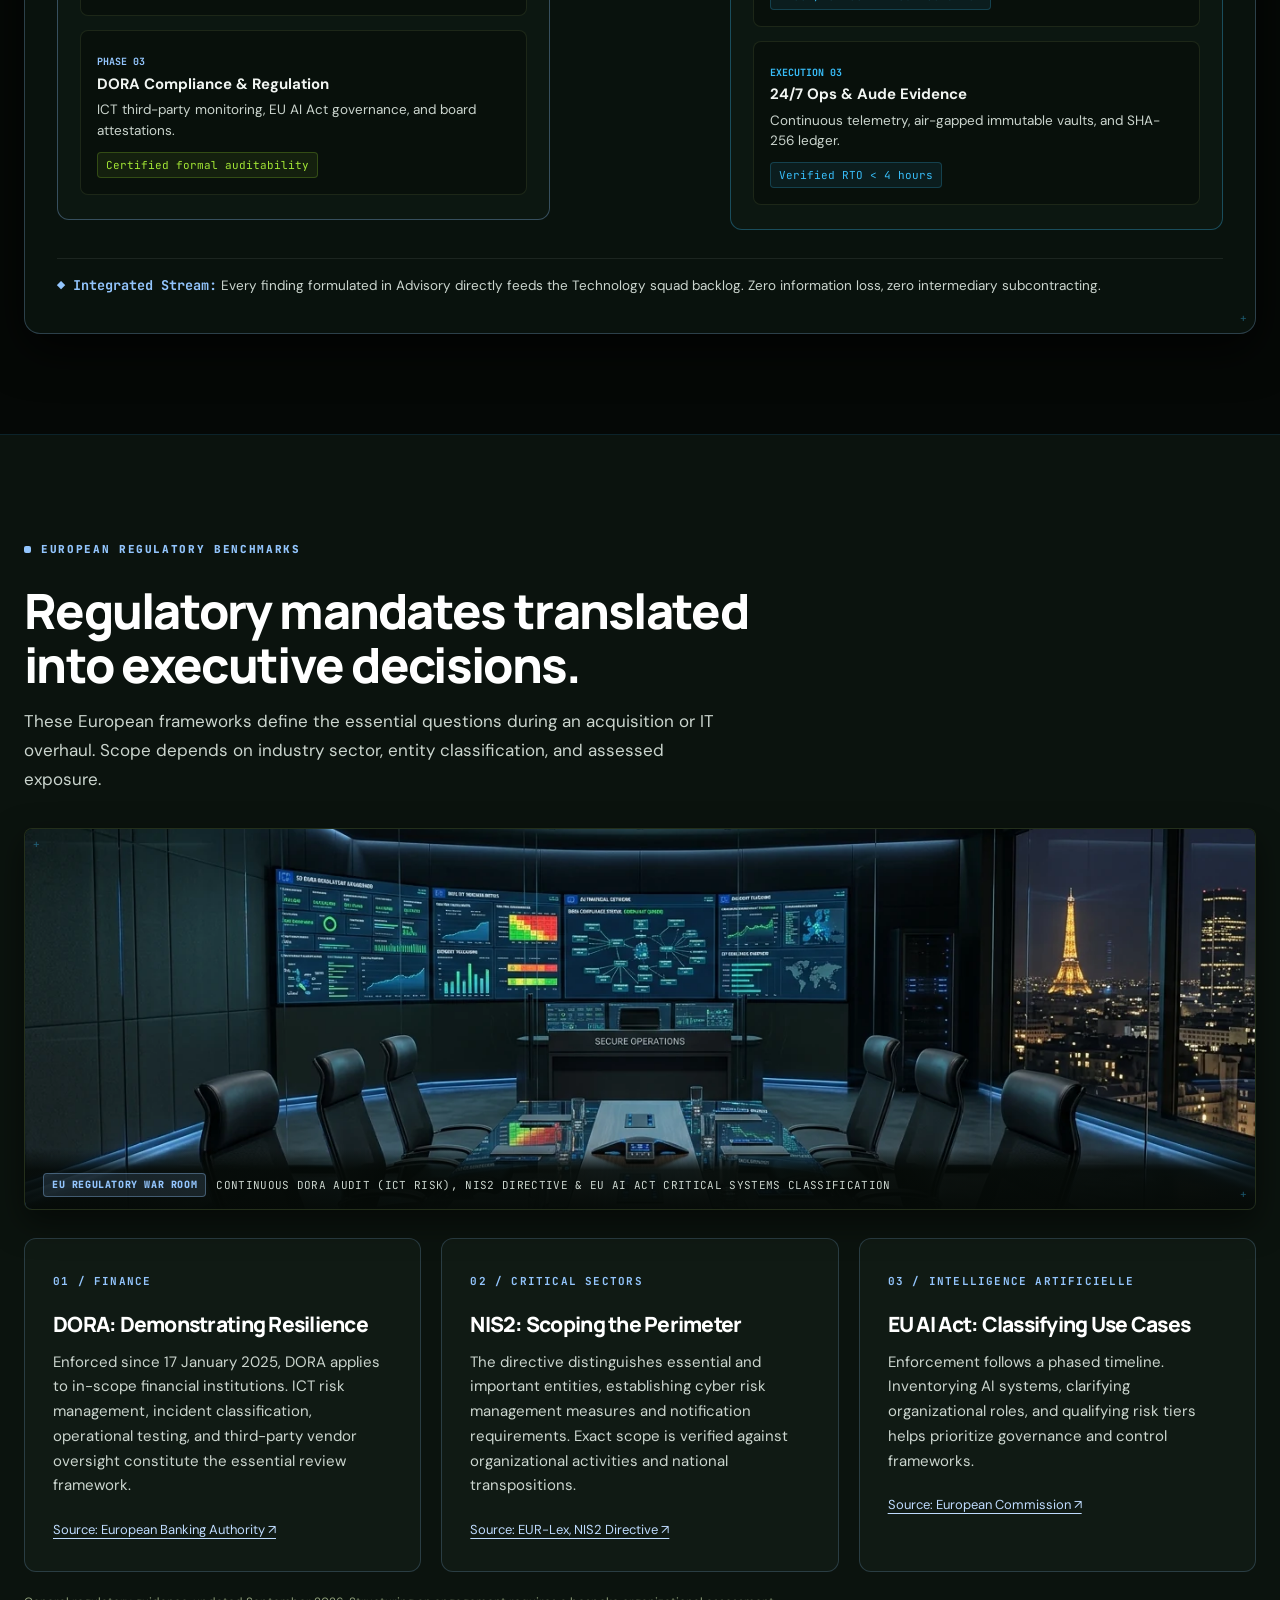
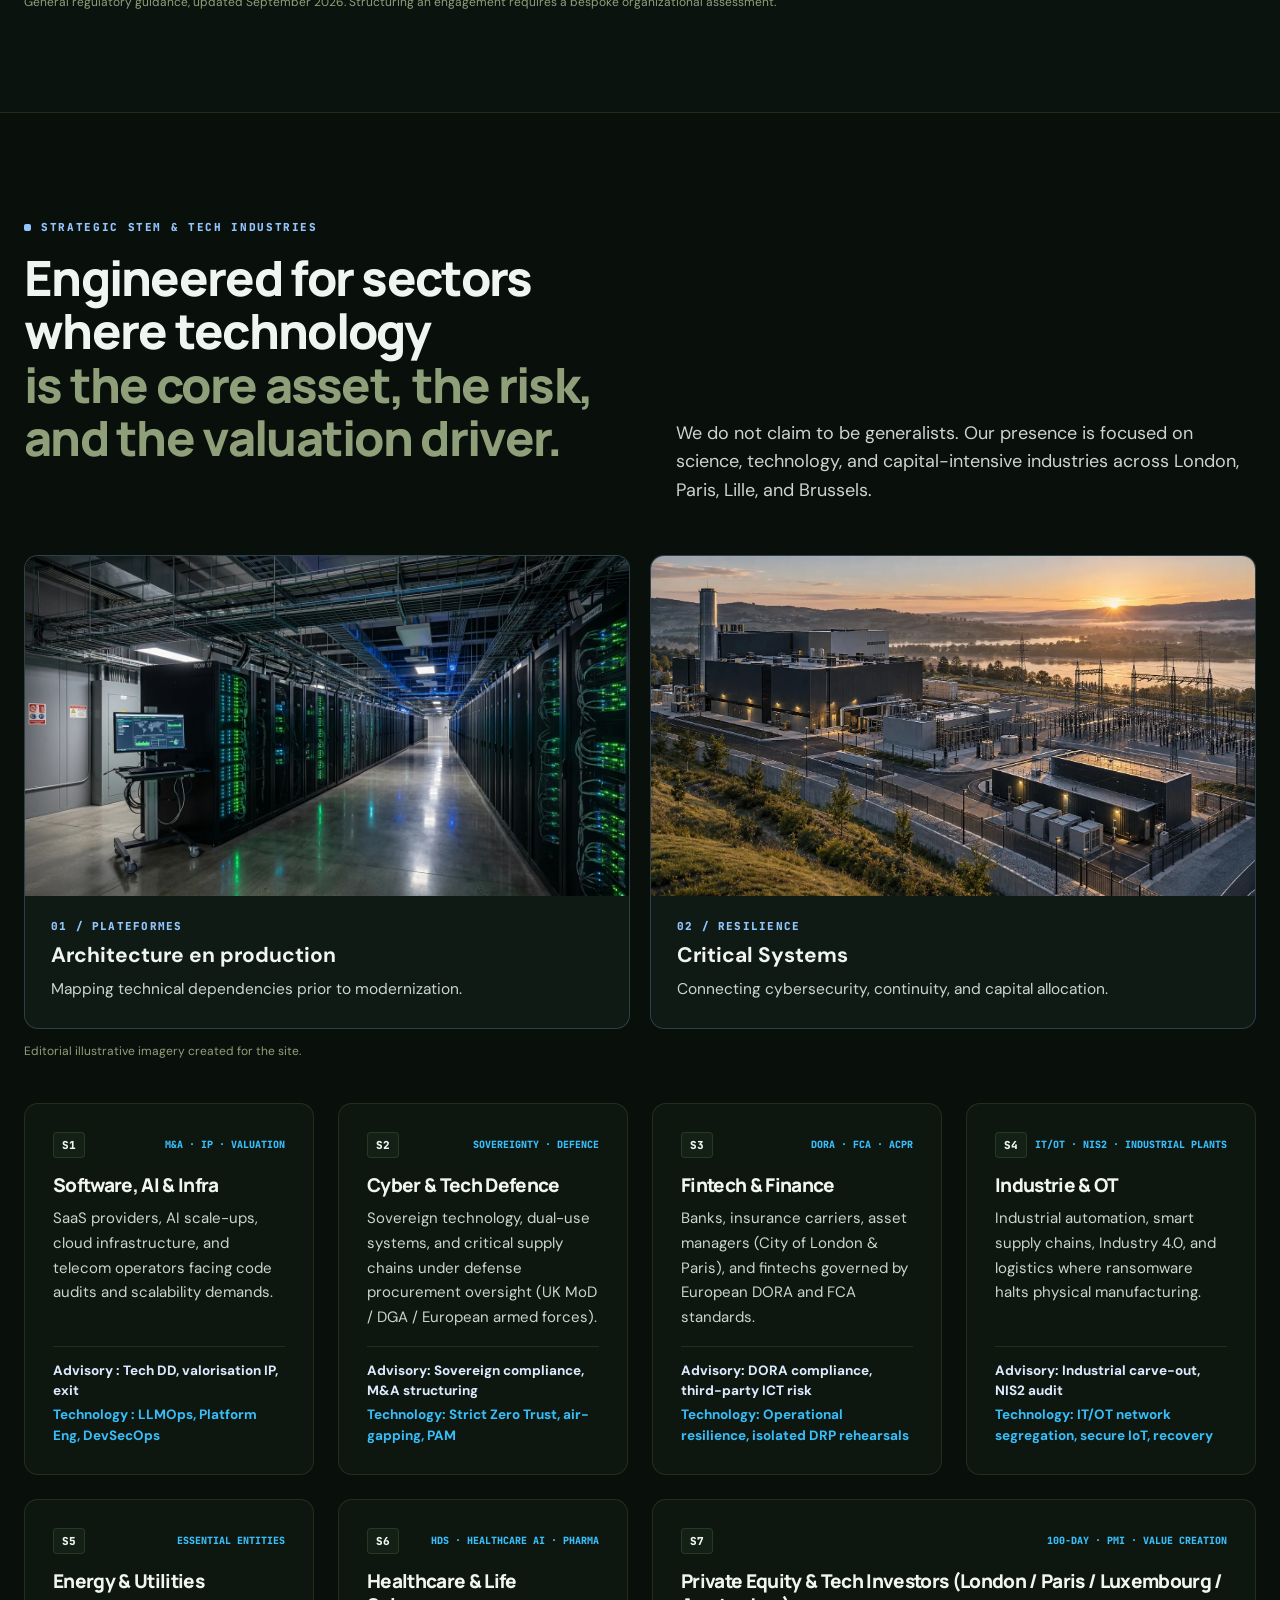
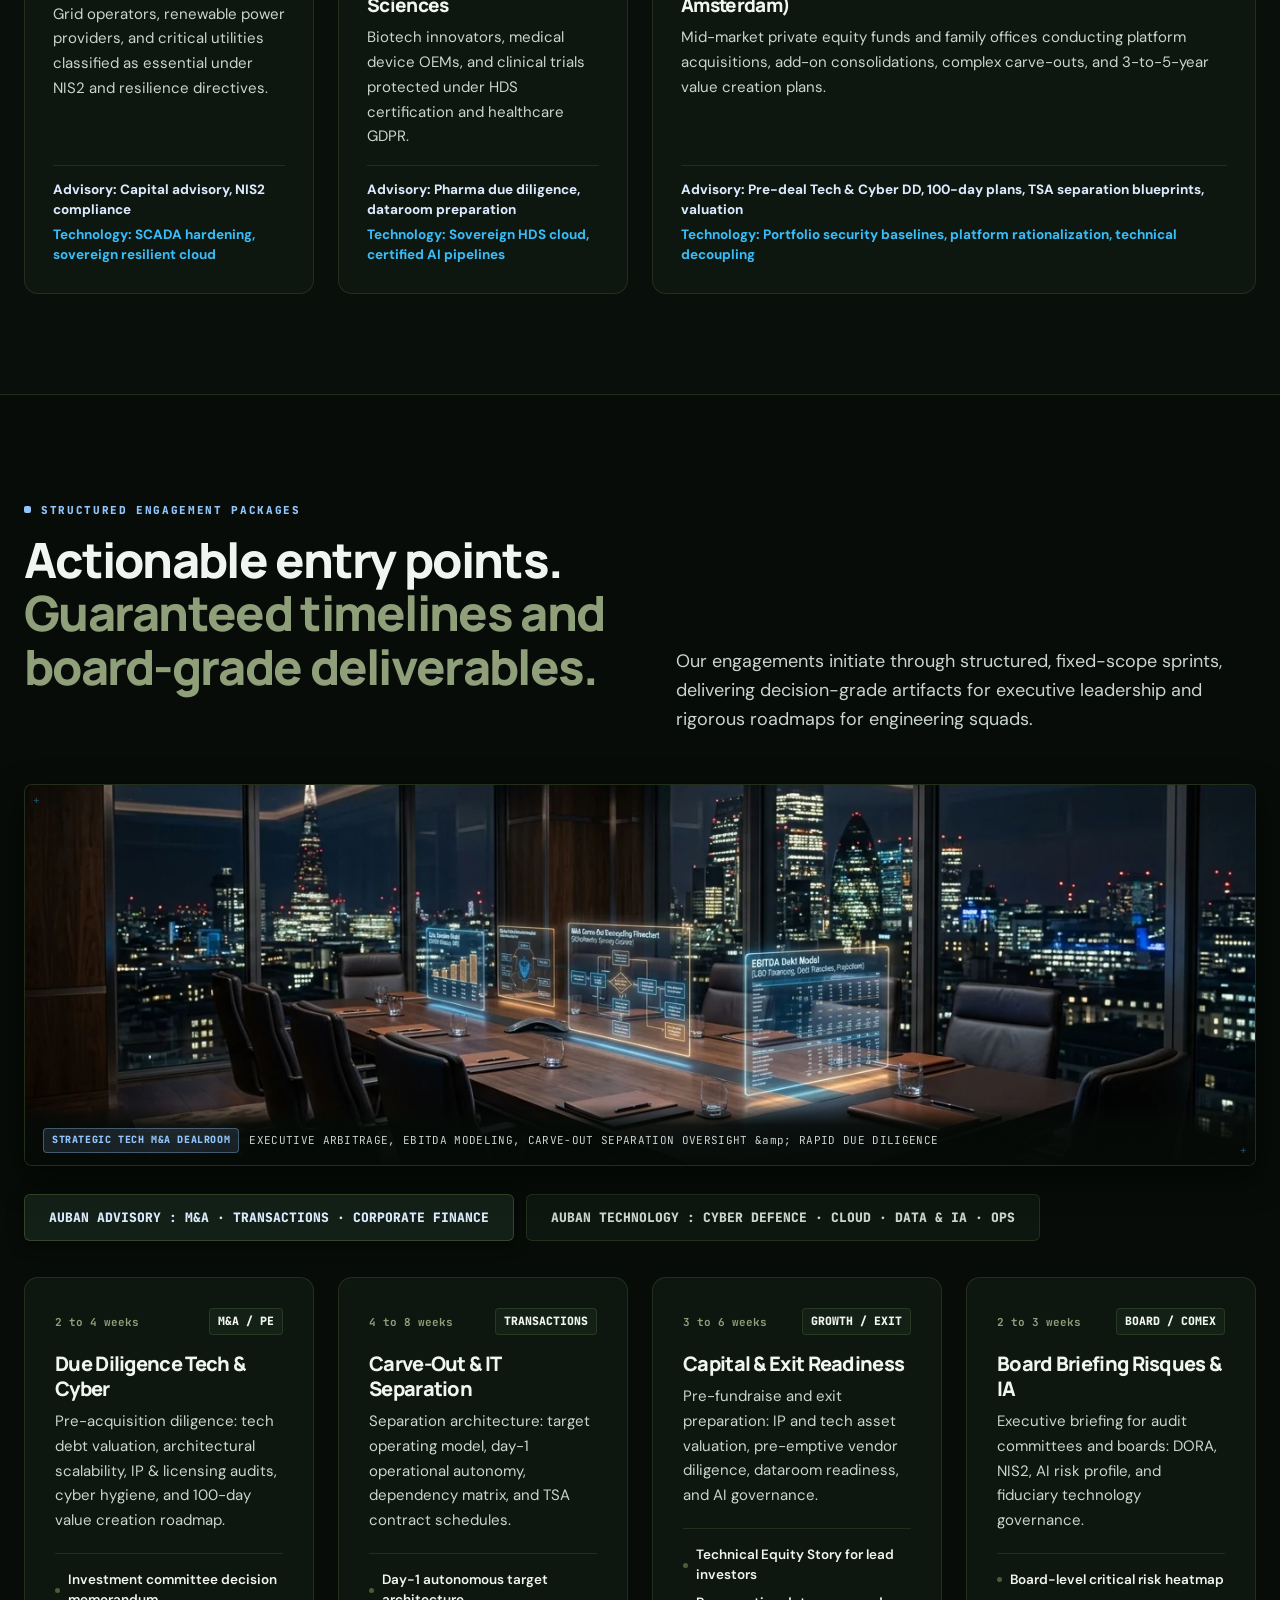
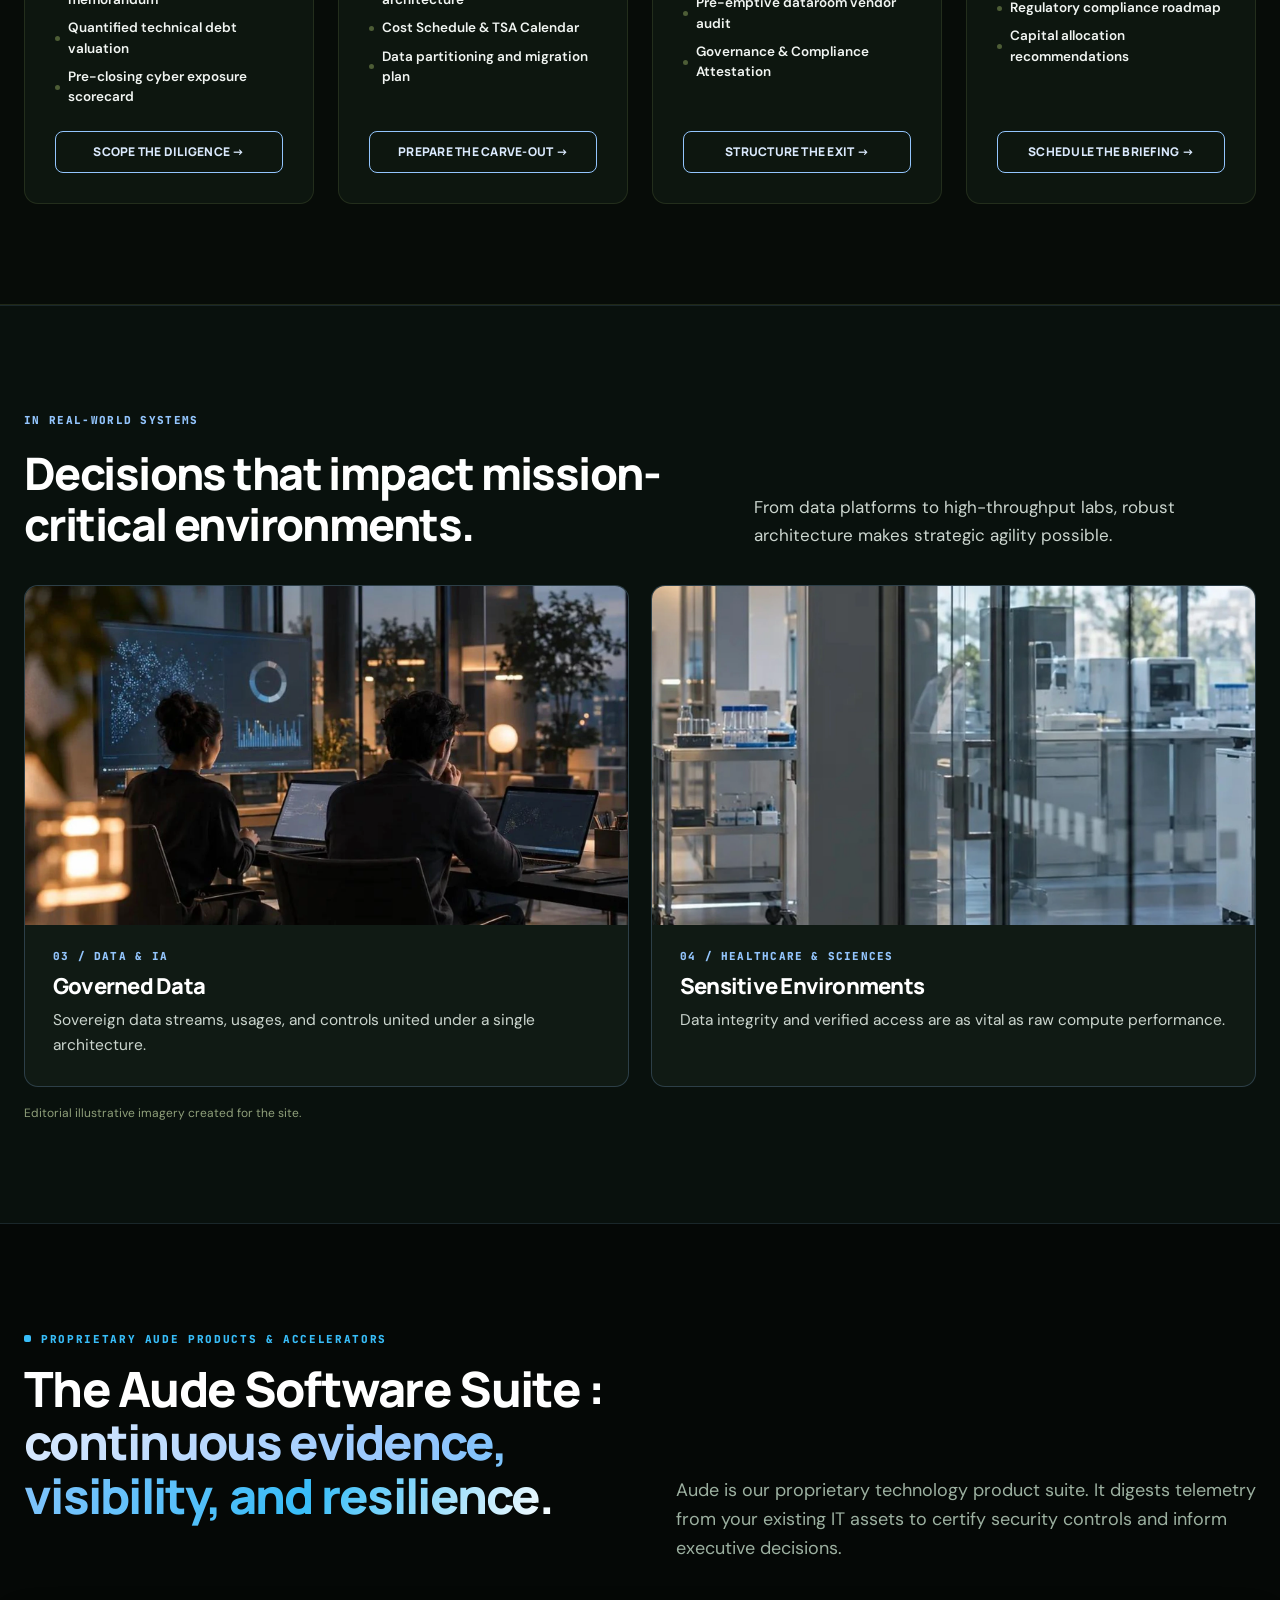
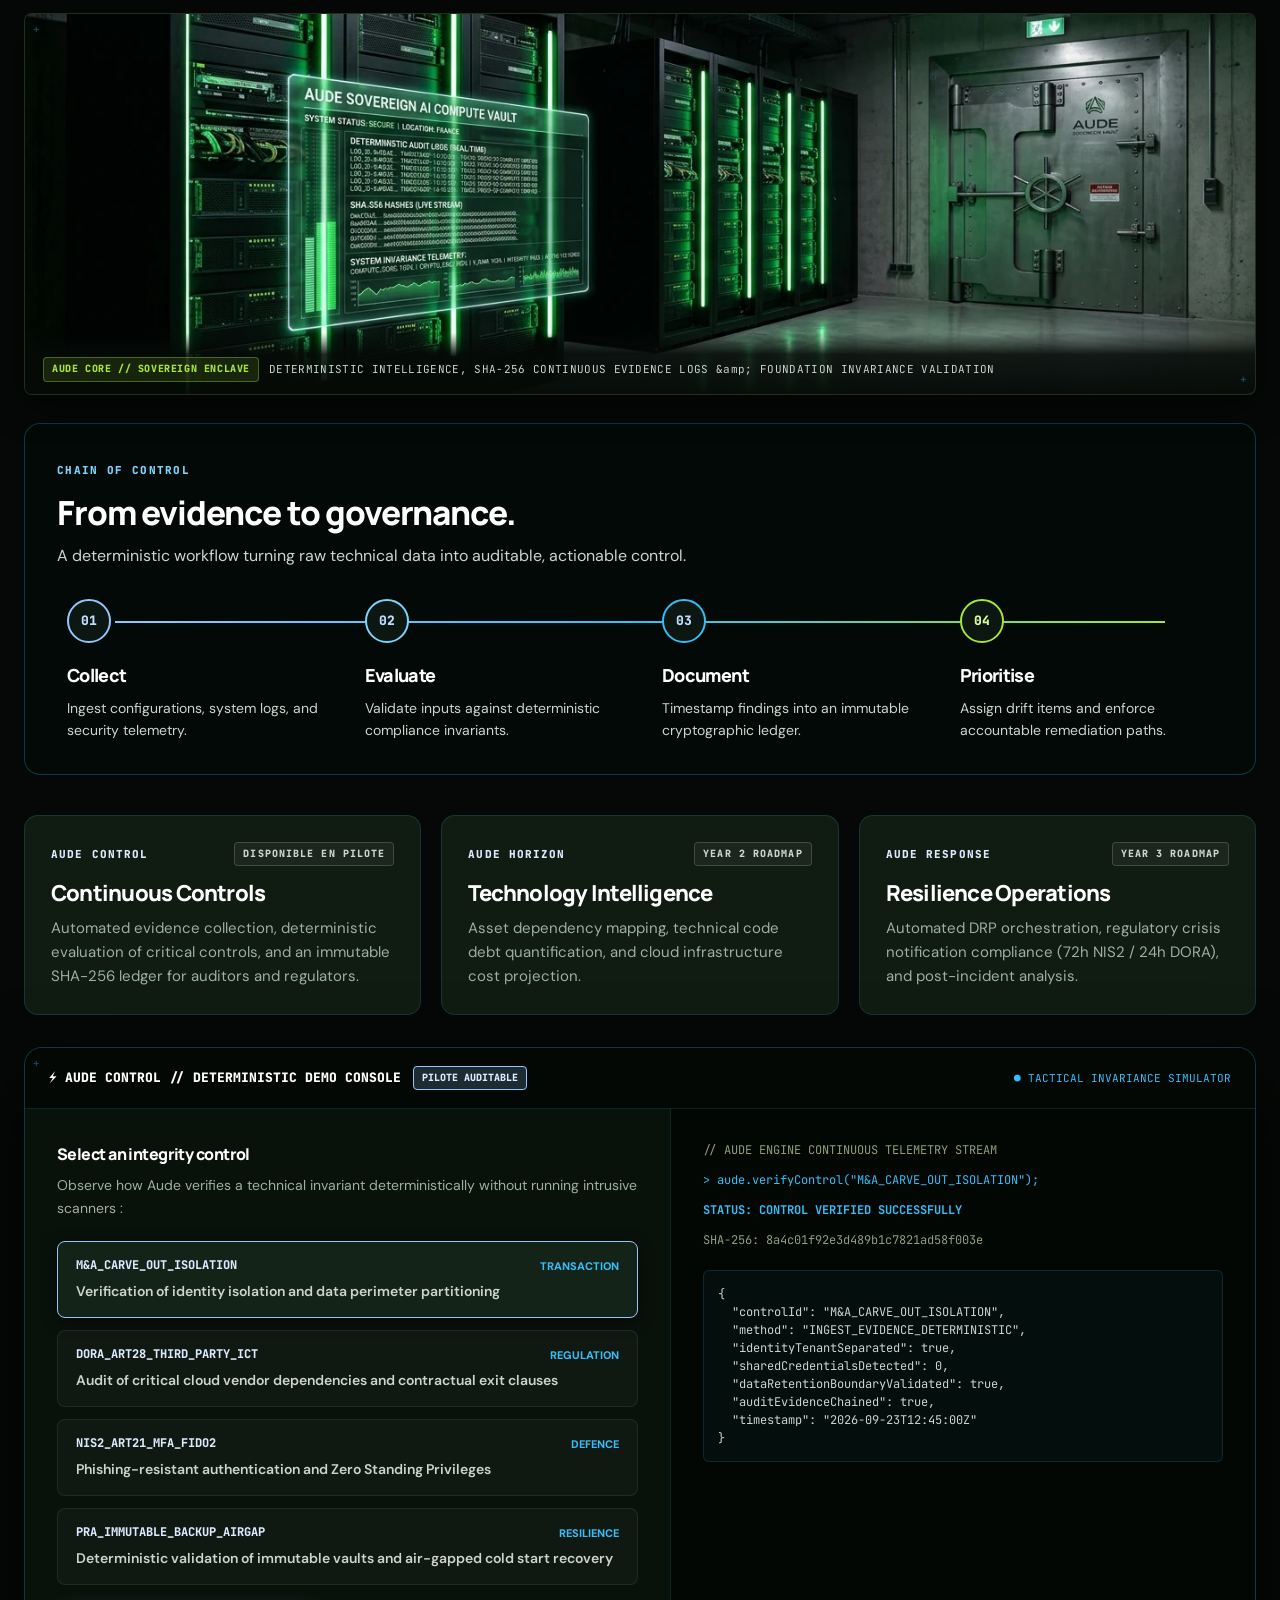
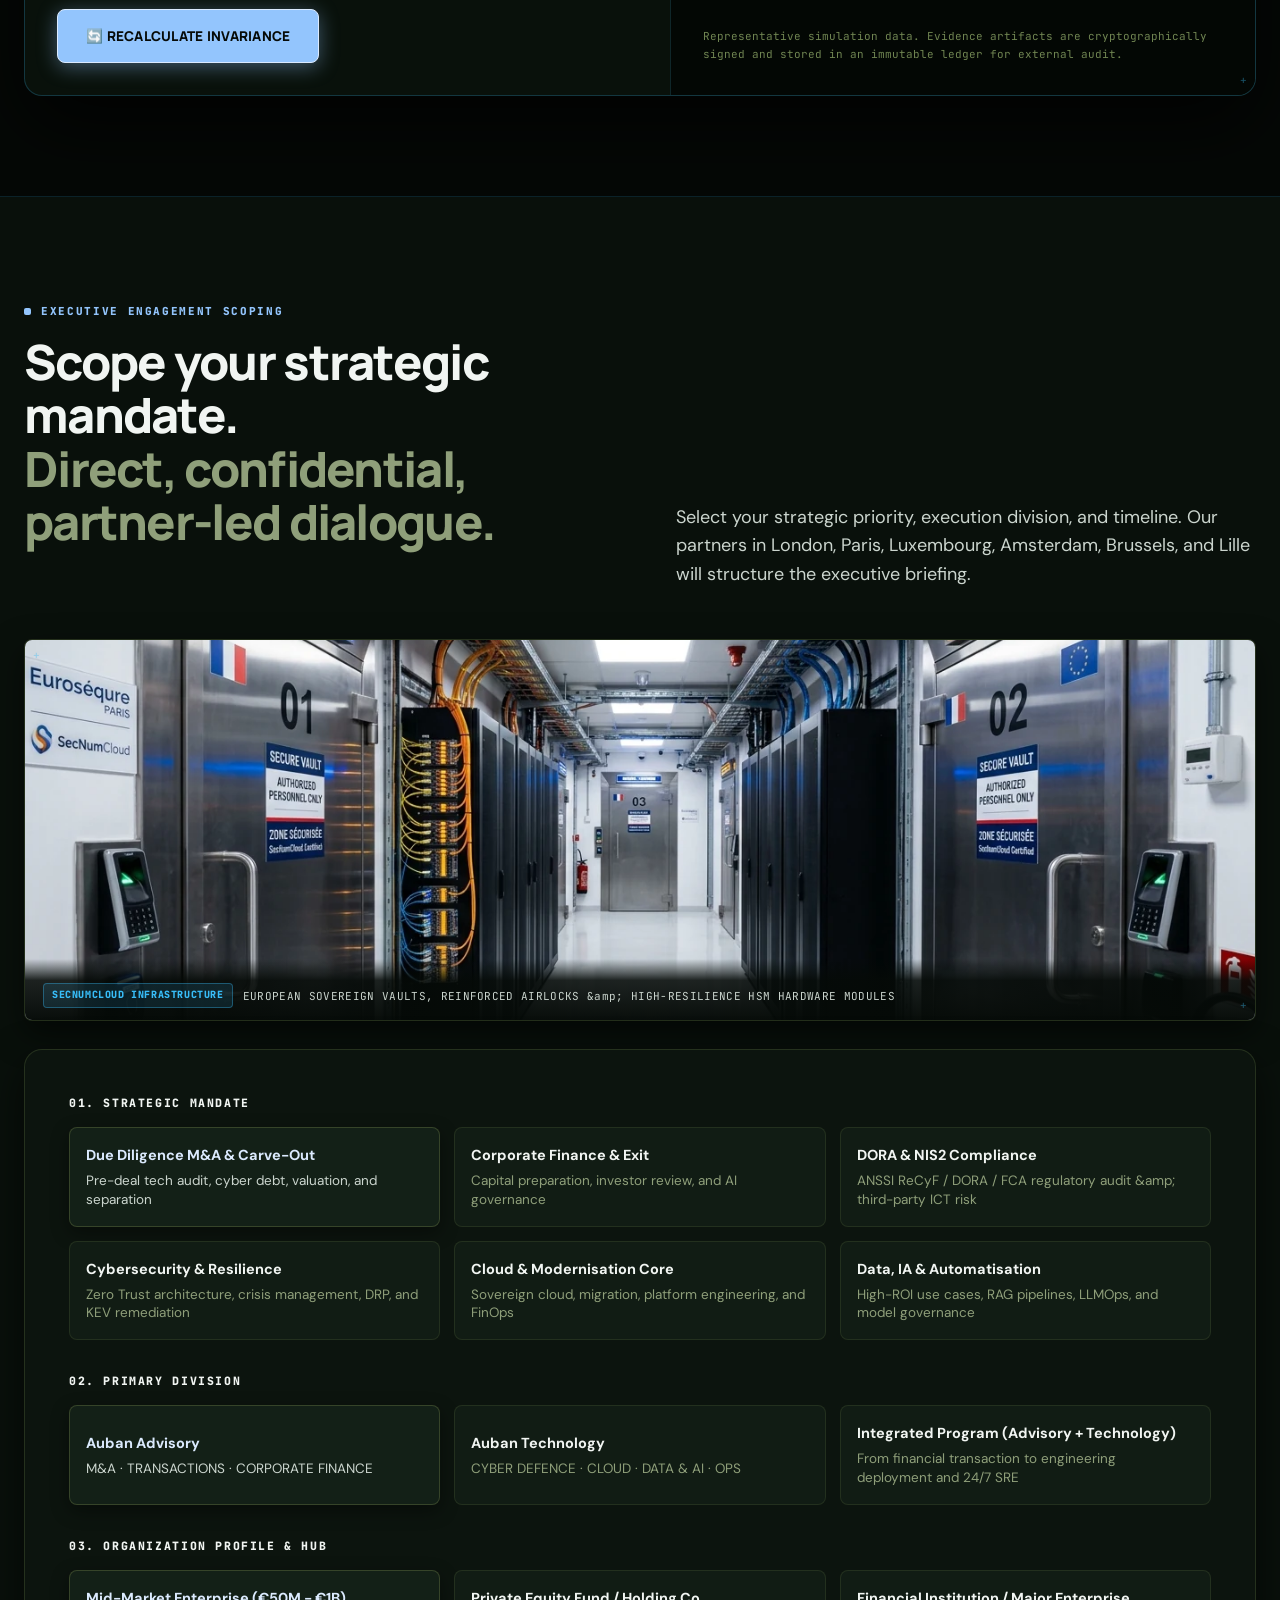
==== commit 0d3c38fb: "LiveSync Auto-Update: en.html, index.html, nl.html (2026-09-25 15:38:16)" ====
--- a/en.html
+++ b/en.html
@@ -1,40 +1,38 @@
 <!DOCTYPE html>
+
 <html lang="en">
 <head>
-  <meta charset="UTF-8">
-  <meta name="viewport" content="width=device-width, initial-scale=1.0">
-  <title>Auban | Conseil stratégique, transactions &amp; ingénierie technologique</title>
-  <meta name="description" content="Auban relie conseil en transactions, cybersécurité, cloud, data et ingénierie. De la diligence technologique à la mise en œuvre et aux contrôles.">
-  <link rel="canonical" href="https://auban.fr/">
-  <link rel="alternate" hreflang="fr" href="https://auban.fr/">
-  <link rel="alternate" hreflang="en" href="https://auban.fr/en.html">
-  <link rel="alternate" hreflang="nl" href="https://auban.fr/nl.html">
-  <link rel="alternate" hreflang="x-default" href="https://auban.fr/en.html">
-  <link rel="icon" type="image/svg+xml" href="favicon.svg">
-  <link rel="apple-touch-icon" href="apple-touch-icon.png">
-  <link rel="manifest" href="site.webmanifest">
-  <meta name="theme-color" content="#000000">
-
-  <!-- OpenGraph Protocol -->
-  <meta property="og:type" content="website">
-  <meta property="og:site_name" content="Auban">
-  <meta property="og:locale" content="en_GB">
-  <meta property="og:url" content="https://auban.fr/en.html">
-  <meta property="og:title" content="AUBAN ADVISORY : M&amp;A · TRANSACTIONS · CORPORATE FINANCE ┃ AUBAN TECHNOLOGY : CYBER DEFENCE · CLOUD · DATA &amp; IA · OPS">
-  <meta property="og:description" content="Auban : AUBAN ADVISORY (M&amp;A · Transactions · Corporate Finance) et AUBAN TECHNOLOGY (Cyber Defence · Cloud · Data &amp; IA · Ops). London · Paris · Luxembourg · Amsterdam · Brussels · Lille.">
-  <meta property="og:image" content="https://auban.fr/og-image.png">
-  <meta property="og:image:width" content="1200">
-  <meta property="og:image:height" content="630">
-  <meta property="og:image:alt" content="Auban — Advisory &amp; Technology (London · Paris · Luxembourg · Amsterdam · Brussels · Lille)">
-
-  <!-- Twitter / X Card Protocol -->
-  <meta name="twitter:card" content="summary_large_image">
-  <meta name="twitter:title" content="AUBAN ADVISORY : M&amp;A · TRANSACTIONS · CORPORATE FINANCE ┃ AUBAN TECHNOLOGY : CYBER DEFENCE · CLOUD · DATA &amp; IA · OPS">
-  <meta name="twitter:description" content="Auban : AUBAN ADVISORY (M&amp;A · Transactions · Corporate Finance) et AUBAN TECHNOLOGY (Cyber Defence · Cloud · Data &amp; IA · Ops). London · Paris · Luxembourg · Amsterdam · Brussels · Lille.">
-  <meta name="twitter:image" content="https://auban.fr/og-image.png">
-
-  <!-- Institutional Schema.org Structured Data -->
-  <script type="application/ld+json">
+<meta charset="utf-8"/>
+<meta content="width=device-width, initial-scale=1.0" name="viewport"/>
+<title>Auban | Strategic Advisory, Transactions &amp; Technology Engineering</title>
+<meta content="Auban unites transaction advisory, cybersecurity, sovereign cloud, data and engineering. From technology due diligence to hands-on deployment and continuous controls." name="description"/>
+<link href="https://auban.fr/" rel="canonical"/>
+<link href="https://auban.fr/" hreflang="fr" rel="alternate"/>
+<link href="https://auban.fr/en.html" hreflang="en" rel="alternate"/>
+<link href="https://auban.fr/nl.html" hreflang="nl" rel="alternate"/>
+<link href="https://auban.fr/en.html" hreflang="x-default" rel="alternate"/>
+<link href="favicon.svg" rel="icon" type="image/svg+xml"/>
+<link href="apple-touch-icon.png" rel="apple-touch-icon"/>
+<link href="site.webmanifest" rel="manifest"/>
+<meta content="#000000" name="theme-color"/>
+<!-- OpenGraph Protocol -->
+<meta content="website" property="og:type"/>
+<meta content="Auban" property="og:site_name"/>
+<meta content="en_GB" property="og:locale"/>
+<meta content="https://auban.fr/en.html" property="og:url"/>
+<meta content="AUBAN ADVISORY : M&amp;A · TRANSACTIONS · CORPORATE FINANCE ┃ AUBAN TECHNOLOGY : CYBER DEFENCE · CLOUD · DATA &amp; AI · OPS" property="og:title"/>
+<meta content="Auban: AUBAN ADVISORY (M&amp;A · Transactions · Corporate Finance) and AUBAN TECHNOLOGY (Cyber Defence · Cloud · Data &amp; AI · Ops). London · Paris · Luxembourg · Amsterdam · Brussels · Lille." property="og:description"/>
+<meta content="https://auban.fr/og-image.png" property="og:image"/>
+<meta content="1200" property="og:image:width"/>
+<meta content="630" property="og:image:height"/>
+<meta content="Auban — Advisory &amp; Technology (London · Paris · Luxembourg · Amsterdam · Bruxelles · Lille)" property="og:image:alt"/>
+<!-- Twitter / X Card Protocol -->
+<meta content="summary_large_image" name="twitter:card"/>
+<meta content="AUBAN ADVISORY : M&amp;A · TRANSACTIONS · CORPORATE FINANCE ┃ AUBAN TECHNOLOGY : CYBER DEFENCE · CLOUD · DATA &amp; AI · OPS" name="twitter:title"/>
+<meta content="Auban: AUBAN ADVISORY (M&amp;A · Transactions · Corporate Finance) and AUBAN TECHNOLOGY (Cyber Defence · Cloud · Data &amp; AI · Ops). London · Paris · Luxembourg · Amsterdam · Brussels · Lille." name="twitter:description"/>
+<meta content="https://auban.fr/og-image.png" name="twitter:image"/>
+<!-- Institutional Schema.org Structured Data -->
+<script type="application/ld+json">
   {
     "@context": "https://schema.org",
     "@graph": [
@@ -46,7 +44,7 @@
         "url": "https://auban.fr/",
         "logo": "https://auban.fr/og-image.png",
         "image": "https://auban.fr/og-image.png",
-        "description": "Elite technology advisory and engineering firm uniting Auban Advisory (M&A, Transactions, Corporate Finance) and Auban Technology (Cyber Defence, Sovereign Cloud, Data & AI, 24/7 SRE).",
+        "description": "Technology advisory and engineering firm combining Auban Advisory (M&A, Transactions, Corporate Finance) and Auban Technology (Cyber Defence, Sovereign Cloud, Data & AI, 24/7 Ops).",
         "email": "info@auban.fr",
         "telephone": "+33758585705",
         "address": [
@@ -71,10 +69,10 @@
   }
   
       </script>
-  <link rel="preconnect" href="https://fonts.googleapis.com">
-  <link rel="preconnect" href="https://fonts.gstatic.com" crossorigin>
-  <link href="https://fonts.googleapis.com/css2?family=DM+Sans:ital,opsz,wght@0,9..40,300..900;1,9..40,300..900&family=JetBrains+Mono:wght@400;600;700;800&family=Manrope:wght@400;600;700;800;900&display=swap" rel="stylesheet">
-  <style>
+<link href="https://fonts.googleapis.com" rel="preconnect"/>
+<link crossorigin="" href="https://fonts.gstatic.com" rel="preconnect"/>
+<link href="https://fonts.googleapis.com/css2?family=DM+Sans:ital,opsz,wght@0,9..40,300..900;1,9..40,300..900&amp;family=JetBrains+Mono:wght@400;600;700;800&amp;family=Manrope:wght@400;600;700;800;900&amp;display=swap" rel="stylesheet"/>
+<style>
     :root {
       /* Tactical Military & Stealth Corporate Palette (Zero White Background) */
       --mil-night: #050806;
@@ -438,19 +436,30 @@
       .top-command-ribbon { display: none; }
     }
 
-    /* Tactical Language Switcher */
+    /* Header Actions & Tactical Language Switcher */
+    .header-actions {
+      display: flex;
+      align-items: center;
+      gap: 14px;
+    }
+    .header-lang-wrap {
+      display: flex;
+      align-items: center;
+    }
     .lang-switcher {
       display: inline-flex;
       align-items: center;
-      background: rgba(4, 8, 5, 0.92);
-      border: 1px solid rgba(56, 189, 248, 0.28);
+      background: rgba(5, 10, 7, 0.94);
+      border: 1px solid rgba(56, 189, 248, 0.35);
       border-radius: 6px;
-      padding: 2px 4px;
+      padding: 3px 5px;
       gap: 3px;
       font-family: var(--font-mono);
       font-size: 11px;
       font-weight: 800;
       letter-spacing: 0.06em;
+      box-shadow: 0 4px 14px rgba(0, 0, 0, 0.5);
+      backdrop-filter: blur(8px);
     }
     .lang-btn {
       color: #8f9f7a;
@@ -462,13 +471,13 @@
     }
     .lang-btn:hover {
       color: #ffffff;
-      background: rgba(255, 255, 255, 0.08);
+      background: rgba(255, 255, 255, 0.12);
     }
     .lang-btn.active {
-      background: rgba(56, 189, 248, 0.22);
+      background: rgba(56, 189, 248, 0.25);
       color: var(--tech-blue);
-      border: 1px solid rgba(56, 189, 248, 0.5);
-      box-shadow: 0 0 10px rgba(56, 189, 248, 0.25);
+      border: 1px solid rgba(56, 189, 248, 0.6);
+      box-shadow: 0 0 10px rgba(56, 189, 248, 0.35);
     }
 
     /* ========================================================
@@ -3272,1227 +3281,1152 @@
   </style>
 </head>
 <body>
-
-  <a class="skip-link" href="#main-content">Skip to main content</a>
-  <div class="scroll-progress" id="scrollProgress"></div>
-
-  <!-- TOP TACTICAL COMMAND RIBBON -->
-  <div class="top-command-ribbon">
-    <div class="container command-ribbon-inner">
-      <div class="ribbon-unit">
-        <span class="ribbon-kicker kicker-advisory">AUBAN ADVISORY</span>
-        <span class="ribbon-desc">TECH CORPORATE CONSULTANCY · M&amp;A · STRATEGY</span>
-      </div>
-      <div class="ribbon-sep">┃</div>
-      <div class="ribbon-unit">
-        <span class="ribbon-kicker kicker-tech">AUBAN TECHNOLOGY</span>
-        <span class="ribbon-desc">CYBER DEFENCE · CLOUD · DATA &amp; IA · OPS</span>
-      </div>
-      <div class="ribbon-sep">┃</div>
-      <div class="ribbon-hubs">
-        <span class="pulse-dot" style="color:var(--phosphor-bright);"></span>
-        <span>LONDON · PARIS · AMSTERDAM · BRUXELLES · LILLE</span>
-      </div>
-      <div class="ribbon-sep">┃</div>
-      <div class="ribbon-unit">
-        <div class="lang-switcher" aria-label="Language Selector">
-          <a href="index.html" class="lang-btn" title="Français">FR</a>
-          <a href="en.html" class="lang-btn active" title="English">EN</a>
-          <a href="nl.html" class="lang-btn" title="Nederlands">NL</a>
-        </div>
-      </div>
-    </div>
-  </div>
-
-  <!-- STICKY HEADER -->
-  <header class="site-header">
-    <div class="container header-inner">
-      <div class="brand-wrap">
-        <a href="#" class="brand-logo" aria-label="Auban Home">
-          <!-- The Unified 1-Symbol AU Monogram: Bright Yellow A Touching Entire Lime U, Black Background, White Outer Box Line -->
-          <svg class="au-monogram-svg" viewBox="0 0 100 100" fill="none" xmlns="http://www.w3.org/2000/svg">
-            <!-- Solid Black Background with Clean White Outer Box Line -->
-            <rect x="3" y="3" width="94" height="94" rx="20" fill="#000000" stroke="#FFFFFF" stroke-width="3.5"/>
-            <rect x="7" y="7" width="86" height="86" rx="16" fill="none" stroke="rgba(255, 255, 255, 0.22)" stroke-width="1"/>
-            <!-- 1 UNIFIED SYMBOL: Bright Yellow A Touching Entire Lime U Seamlessly -->
-            <!-- Upper A: Bright Yellow -->
-            <path d="M 50 16 L 74 54 L 62 54 L 50 34 L 38 54 L 26 54 Z" fill="#FFE600"/>
-            <!-- Lower U: Entire Lime Green, touching the lower A at Y=54 -->
-            <path d="M 26 54 L 38 54 L 38 72 C 38 78 43 81.5 50 81.5 C 57 81.5 62 78 62 72 L 62 54 L 74 54 L 74 72 C 74 84 64 91 50 91 C 36 91 26 84 26 72 Z" fill="#A3E635"/>
-          </svg>
-
-          <div class="brand-text-block">
-            <span class="brand-text-title">AUBAN</span>
-            <span class="brand-text-sub">ADVISORY &amp; TECHNOLOGY</span>
-          </div>
-        </a>
-      </div>
-
-      <nav class="header-nav" aria-label="Main navigation">
-        <a href="#divisions" class="nav-link nav-advisory" onclick="setScoperDivision('advisory')">Auban Advisory</a>
-        <a href="#divisions" class="nav-link nav-tech" onclick="setScoperDivision('tech')">Auban Technology</a>
-        <a href="#bridge" class="nav-link">Operational Bridge</a>
-        <a href="#careers" class="nav-link">Careers</a>
-        <a href="#partnerships" class="nav-link">Partnerships</a>
-        <a href="#contact" class="nav-link">Contact</a>
-      </nav>
-
-      <div class="header-dual-cta">
-        <button type="button" class="header-cta-advisory" onclick="openOutlookPopout('advisory')" title="Open Outlook Advisory Briefing">Advisory Mandate ↗</button>
-        <button type="button" class="header-cta-tech" onclick="openOutlookPopout('technology')" title="Open Outlook Technology Briefing">Tech Squads ↗</button>
-      </div>
-
-      <details class="mobile-nav">
-        <summary>Menu</summary>
-        <nav class="mobile-nav-panel" aria-label="Mobile navigation">
-          <div style="padding: 8px 10px; border-bottom: 1px solid rgba(56, 189, 248,0.18); margin-bottom: 8px; display: flex; gap: 8px; align-items: center;">
-            <span style="font-family: var(--font-mono); font-size: 11px; color: #8f9f7a; font-weight: 700;">LANGUAGE :</span>
-            <div class="lang-switcher">
-              <a href="index.html" class="lang-btn">FR</a>
-              <a href="en.html" class="lang-btn active">EN</a>
-              <a href="nl.html" class="lang-btn">NL</a>
-            </div>
-          </div>
-          <a href="#divisions" onclick="setScoperDivision('advisory')">AUBAN ADVISORY : CONSEIL CORPORATE &amp; TECH M&amp;A</a>
-          <a href="#divisions" onclick="setScoperDivision('tech')">AUBAN TECHNOLOGY : CYBER DEFENCE · CLOUD · DATA &amp; IA · OPS</a>
-          <a href="#bridge">Operational Bridge</a>
-          <a href="#careers">Carrières &amp; Recrutement</a>
-          <a href="#partnerships">Partenariats Stratégiques</a>
-          <a href="#contact">Contact &amp; Demandes d'Intervention</a>
-          <div style="padding: 10px 0; display:flex; gap:8px;">
-            <button type="button" class="header-cta-advisory" style="flex:1;" onclick="openOutlookPopout('advisory')">Outlook Advisory ↗</button>
-            <button type="button" class="header-cta-tech" style="flex:1;" onclick="openOutlookPopout('technology')">Outlook Tech ↗</button>
-          </div>
-        </nav>
-      </details>
-    </div>
-  </header>
-
-  <main id="main-content">
-  <!-- HERO SECTION: TACTICAL DEFENSE & TRANSACTIONS -->
-  <section class="hero">
-    <div class="hero-halo" aria-hidden="true"></div>
-    <div class="hero-grid-pattern" aria-hidden="true"></div>
-
-    <div class="container hero-grid">
-      <div class="hero-content">
-        <div class="hero-pill-cluster">
-          <span class="hero-pill hero-pill-advisory">
-            <span class="pulse-dot" style="color:var(--brass-light);"></span>
+<a class="skip-link" href="#main-content">Skip to main content</a>
+<div class="scroll-progress" id="scrollProgress"></div>
+<!-- TOP TACTICAL COMMAND RIBBON -->
+<div class="top-command-ribbon">
+<div class="container command-ribbon-inner">
+<div class="ribbon-unit">
+<span class="ribbon-kicker kicker-advisory">AUBAN ADVISORY</span>
+<span class="ribbon-desc">CORPORATE ADVISORY · TECH M&amp;A · STRATEGY</span>
+</div>
+<div class="ribbon-sep">┃</div>
+<div class="ribbon-unit">
+<span class="ribbon-kicker kicker-tech">AUBAN TECHNOLOGY</span>
+<span class="ribbon-desc">CYBER DEFENCE · CLOUD · DATA &amp; AI · OPS</span>
+</div>
+<div class="ribbon-sep">┃</div>
+<div class="ribbon-hubs">
+<span class="pulse-dot" style="color:var(--phosphor-bright);"></span>
+<span>LONDON · PARIS · AMSTERDAM · BRUSSELS · LILLE</span>
+</div>
+<div class="ribbon-sep">┃</div>
+<div class="ribbon-unit">
+<div aria-label="Language Selector" class="lang-switcher">
+<a class="lang-btn" href="index.html" title="French">FR</a>
+<a class="lang-btn active" href="en.html" title="English">EN</a>
+<a class="lang-btn" href="nl.html" title="Nederlands">NL</a>
+</div>
+</div>
+</div>
+</div>
+<!-- STICKY HEADER -->
+<header class="site-header">
+<div class="container header-inner">
+<div class="brand-wrap">
+<a aria-label="Auban Home" class="brand-logo" href="#">
+<!-- The Unified 1-Symbol AU Monogram: Bright Yellow A Touching Entire Lime U, Black Background, White Outer Box Line -->
+<svg class="au-monogram-svg" fill="none" viewbox="0 0 100 100" xmlns="http://www.w3.org/2000/svg">
+<!-- Solid Black Background with Clean White Outer Box Line -->
+<rect fill="#000000" height="94" rx="20" stroke="#FFFFFF" stroke-width="3.5" width="94" x="3" y="3"></rect>
+<rect fill="none" height="86" rx="16" stroke="rgba(255, 255, 255, 0.22)" stroke-width="1" width="86" x="7" y="7"></rect>
+<!-- 1 UNIFIED SYMBOL: Bright Yellow A Touching Entire Lime U Seamlessly -->
+<!-- Upper A: Bright Yellow -->
+<path d="M 50 16 L 74 54 L 62 54 L 50 34 L 38 54 L 26 54 Z" fill="#FFE600"></path>
+<!-- Lower U: Entire Lime Green, touching the lower A at Y=54 -->
+<path d="M 26 54 L 38 54 L 38 72 C 38 78 43 81.5 50 81.5 C 57 81.5 62 78 62 72 L 62 54 L 74 54 L 74 72 C 74 84 64 91 50 91 C 36 91 26 84 26 72 Z" fill="#A3E635"></path>
+</svg>
+<div class="brand-text-block">
+<span class="brand-text-title">AUBAN</span>
+<span class="brand-text-sub">ADVISORY &amp; TECHNOLOGY</span>
+</div>
+</a>
+</div>
+<nav aria-label="Main navigation" class="header-nav">
+<a class="nav-link nav-advisory" href="#divisions" onclick="setScoperDivision('advisory')">Auban Advisory</a>
+<a class="nav-link nav-tech" href="#divisions" onclick="setScoperDivision('tech')">Auban Technology</a>
+<a class="nav-link" href="#bridge">Operational Bridge</a>
+<a class="nav-link" href="#careers">Careers</a>
+<a class="nav-link" href="#partnerships">Partnerships</a>
+<a class="nav-link" href="#contact">Contact</a>
+</nav>
+<div class="header-actions">
+<div class="header-dual-cta">
+<button class="header-cta-advisory" onclick="openOutlookPopout('advisory')" title="Ouvrir briefing Outlook Advisory" type="button">Advisory Mandate ↗</button>
+<button class="header-cta-tech" onclick="openOutlookPopout('technology')" title="Ouvrir briefing Outlook Technology" type="button">Tech Squads ↗</button>
+</div>
+<div class="header-lang-wrap">
+<div aria-label="Language Selector" class="lang-switcher">
+<a class="lang-btn" href="index.html" title="French">FR</a>
+<a class="lang-btn active" href="en.html" title="English">EN</a>
+<a class="lang-btn" href="nl.html" title="Nederlands">NL</a>
+</div>
+</div>
+</div>
+<details class="mobile-nav">
+<summary>Menu</summary>
+<nav aria-label="Mobile navigation" class="mobile-nav-panel">
+<div style="padding: 8px 10px; border-bottom: 1px solid rgba(56, 189, 248,0.18); margin-bottom: 8px; display: flex; gap: 8px; align-items: center;">
+<span style="font-family: var(--font-mono); font-size: 11px; color: #8f9f7a; font-weight: 700;">LANGUAGE :</span>
+<div class="lang-switcher">
+<a class="lang-btn" href="index.html">FR</a>
+<a class="lang-btn active" href="en.html">EN</a>
+<a class="lang-btn" href="nl.html">NL</a>
+</div>
+</div>
+<a href="#divisions" onclick="setScoperDivision('advisory')">AUBAN ADVISORY: CORPORATE ADVISORY &amp; TECH M&amp;A</a>
+<a href="#divisions" onclick="setScoperDivision('tech')">AUBAN TECHNOLOGY : CYBER DEFENCE · CLOUD · DATA &amp; IA · OPS</a>
+<a href="#bridge">The Operational Bridge</a>
+<a href="#careers">Careers &amp; Recruitment</a>
+<a href="#partnerships">Strategic Partnerships</a>
+<a href="#contact">Contact &amp; Engagement Scoping</a>
+<div style="padding: 10px 0; display:flex; gap:8px;">
+<button class="header-cta-advisory" onclick="openOutlookPopout('advisory')" style="flex:1;" type="button">Outlook Advisory ↗</button>
+<button class="header-cta-tech" onclick="openOutlookPopout('technology')" style="flex:1;" type="button">Outlook Tech ↗</button>
+</div>
+</nav>
+</details>
+</div>
+</header>
+<main id="main-content">
+<!-- HERO SECTION: TACTICAL DEFENSE & TRANSACTIONS -->
+<section class="hero">
+<div aria-hidden="true" class="hero-halo"></div>
+<div aria-hidden="true" class="hero-grid-pattern"></div>
+<div class="container hero-grid">
+<div class="hero-content">
+<div class="hero-pill-cluster">
+<span class="hero-pill hero-pill-advisory">
+<span class="pulse-dot" style="color:var(--brass-light);"></span>
             AUBAN ADVISORY
           </span>
-          <span class="hero-pill hero-pill-tech">
-            <span class="pulse-dot" style="color:var(--phosphor-bright);"></span>
+<span class="hero-pill hero-pill-tech">
+<span class="pulse-dot" style="color:var(--phosphor-bright);"></span>
             AUBAN TECHNOLOGY
           </span>
-          <span class="hero-pill hero-pill-london">
-            LONDON · PARIS · AMSTERDAM · BRUXELLES · LILLE
+<span class="hero-pill hero-pill-london">
+            LONDON · PARIS · AMSTERDAM · BRUSSELS · LILLE
           </span>
-        </div>
-
-        <h1>
-          La stratégie rencontre <span class="highlight-military">l'exécution.</span>
-        </h1>
-
-        <p class="hero-lead">
-          Auban relie les décisions d'investissement à leur mise en œuvre technologique. <strong>Auban Advisory</strong> éclaire les transactions, les risques et les choix de gouvernance. <strong>Auban Technology</strong> conçoit, sécurise et exploite les systèmes qui en découlent.
+</div>
+<h1>
+          Strategy meets <span class="highlight-military">execution.</span>
+</h1>
+<p class="hero-lead">
+          Auban bridges investment decisions with technological execution. <strong>Auban Advisory</strong> steers transactions, valuation risks, and governance mandates. <strong>Auban Technology</strong> architects, secures, and operates the resulting critical systems.
         </p>
-
-        <div class="hero-actions">
-          <button type="button" class="btn btn-brass" onclick="openOutlookPopout('advisory')">
-            Auban Advisory Mandate (Tech Strategy &amp; M&amp;A) ↗ Outlook
+<div class="hero-actions">
+<button class="btn btn-brass" onclick="openOutlookPopout('advisory')" type="button">
+            Auban Advisory Mandate (Tech &amp; M&amp;A Advisory) ↗ Outlook
           </button>
-          <button type="button" class="btn btn-phosphor" onclick="openOutlookPopout('technology')">
-            Mobilise Auban Technology (Cyber &amp; Ops) ↗ Outlook
+<button class="btn btn-phosphor" onclick="openOutlookPopout('technology')" type="button">
+            Deploy Auban Technology (Cyber &amp; Ops) ↗ Outlook
           </button>
-        </div>
-
-        <div class="hero-dual-cards">
-          <div class="hero-subcard hero-subcard-advisory">
-            <span class="hero-subcard-kicker text-brass">AUBAN ADVISORY</span>
-            <strong>TECH CORPORATE CONSULTANCY · M&amp;A · DUE DILIGENCE</strong>
-            <p>Conseil aux dirigeants et investisseurs : diligence technologique avant acquisition, plan de séparation, évaluation des actifs numériques et cartographie des risques réglementaires.</p>
-          </div>
-          <div class="hero-subcard hero-subcard-tech">
-            <span class="hero-subcard-kicker text-phosphor">AUBAN TECHNOLOGY</span>
-            <strong>CYBER DEFENCE · CLOUD · DATA &amp; IA · OPS</strong>
-            <p>Architecture de sécurité, plateformes cloud résilientes, ingénierie data et opérations IA, avec une responsabilité claire sur la mise en œuvre et les contrôles.</p>
-          </div>
-        </div>
-      </div>
-
-      <!-- INTERACTIVE MILITARY RADAR BLUEPRINT -->
-      <div class="execution-visual-box crosshair-corner" id="visualContainer">
-        <div class="visual-topbar">
-          <div class="visual-topbar-left">
-            <span>◆ AUBAN // ADVISORY TO DELIVERY MODEL</span>
-          </div>
-          <div class="visual-topbar-right">
-            <span class="pulse-dot" style="color:var(--phosphor-bright);"></span>
-            <span>DEALS × DEFENCE × DELIVERY</span>
-          </div>
-        </div>
-
-        <div class="visual-mode-tabs" role="tablist">
-          <button type="button" class="visual-mode-tab active" data-mode="dual">01. Integrated Model</button>
-          <button type="button" class="visual-mode-tab" data-mode="advisory">02. Auban Advisory (M&amp;A)</button>
-          <button type="button" class="visual-mode-tab tab-tech" data-mode="technology">03. Auban Technology (Cyber / Ops)</button>
-          <button type="button" class="visual-mode-tab tab-tech" data-mode="evidence">04. Aude Evidence (Audit)</button>
-        </div>
-
-        <div class="visual-svg-wrap">
-          <svg viewBox="0 0 740 500" fill="none" xmlns="http://www.w3.org/2000/svg">
-            <defs>
-              <linearGradient id="visYellowA" x1="0%" y1="0%" x2="100%" y2="100%">
-                <stop offset="0%" stop-color="#FEF08A" />
-                <stop offset="100%" stop-color="#FACC15" />
-              </linearGradient>
-              <linearGradient id="visLimeU" x1="0%" y1="0%" x2="100%" y2="100%">
-                <stop offset="0%" stop-color="#D9F99D" />
-                <stop offset="100%" stop-color="#A3E635" />
-              </linearGradient>
-              <linearGradient id="visOliveBg" x1="0%" y1="0%" x2="100%" y2="100%">
-                <stop offset="0%" stop-color="#46572E" />
-                <stop offset="100%" stop-color="#2D3A1D" />
-              </linearGradient>
-              <linearGradient id="visBrass" x1="0%" y1="0%" x2="100%" y2="100%">
-                <stop offset="0%" stop-color="#DBEAFE" />
-                <stop offset="100%" stop-color="#93C5FD" />
-              </linearGradient>
-              <linearGradient id="visPhosphor" x1="0%" y1="0%" x2="100%" y2="100%">
-                <stop offset="0%" stop-color="#38BDF8" />
-                <stop offset="100%" stop-color="#0284C7" />
-              </linearGradient>
-              <filter id="glowMil" x="-20%" y="-20%" width="140%" height="140%">
-                <feGaussianBlur stdDeviation="6" result="blur" />
-                <feMerge>
-                  <feMergeNode in="blur" />
-                  <feMergeNode in="SourceGraphic" />
-                </feMerge>
-              </filter>
-            </defs>
-
-            <!-- Coordinate Grid & Radar Rings -->
-            <g stroke="#4D5D36" stroke-opacity="0.35" stroke-width="1">
-              <line x1="40" y1="250" x2="700" y2="250" stroke-dasharray="4 6" />
-              <line x1="370" y1="30" x2="370" y2="470" stroke-dasharray="4 6" />
-              <circle cx="370" cy="250" r="160" stroke-dasharray="6 8" />
-              <circle cx="370" cy="250" r="100" stroke-dasharray="3 6" stroke-opacity="0.2" />
-            </g>
-
-            <!-- Tactical Crosshair Markings -->
-            <g stroke="#38BDF8" stroke-opacity="0.5" stroke-width="1.5">
-              <line x1="360" y1="250" x2="380" y2="250" />
-              <line x1="370" y1="240" x2="370" y2="260" />
-            </g>
-
-            <!-- Interconnect Lines -->
-            <path id="busAdv1" d="M 150 110 L 250 110 L 310 200 L 370 200" stroke="#93C5FD" stroke-width="2.5" fill="none" stroke-linecap="round" />
-            <path id="busAdv2" d="M 590 110 L 490 110 L 430 200 L 370 200" stroke="#4D5D36" stroke-width="1.5" fill="none" stroke-linecap="round" />
-            <path id="busTech1" d="M 150 390 L 250 390 L 310 300 L 370 300" stroke="#4D5D36" stroke-width="1.5" fill="none" stroke-linecap="round" />
-            <path id="busTech2" d="M 590 390 L 490 390 L 430 300 L 370 300" stroke="#38BDF8" stroke-width="2.5" fill="none" stroke-linecap="round" />
-
-            <!-- Tactical Hub: Unified 1-Symbol Coin (Yellow A & Lime U touching, Black Background, White Border) -->
-            <g transform="translate(370, 250)">
-              <circle cx="0" cy="0" r="68" fill="#000000" stroke="#FFFFFF" stroke-width="2.5" filter="url(#glowMil)" />
-              <circle cx="0" cy="0" r="54" stroke="rgba(255, 255, 255, 0.3)" stroke-width="1.5" stroke-dasharray="4 4" />
-              <!-- Upper A (Bright Yellow) touching Lower U (Lime) to make 1 symbol -->
-              <path d="M 0 -38 L 22 0 L 11 0 L 0 -19 L -11 0 L -22 0 Z" fill="#FFE600" />
-              <path d="M -22 0 L -11 0 L -11 16 C -11 21 -6 24 0 24 C 6 24 11 21 11 16 L 11 0 L 22 0 L 22 16 C 22 27 13 33 0 33 C -13 33 -22 27 -22 16 Z" fill="#A3E635" />
-            </g>
-
-            <!-- Node 1: M&A / Transaction Services -->
-            <g transform="translate(70, 85)">
-              <rect x="0" y="0" width="180" height="52" rx="6" fill="#0B150E" stroke="#93C5FD" stroke-width="2" />
-              <circle cx="16" cy="26" r="5" fill="#93C5FD" />
-              <text x="32" y="24" fill="#E2E8F0" font-size="11" font-weight="700" font-family="monospace">TECH_DILIGENCE()</text>
-              <text x="32" y="40" fill="#DBEAFE" font-size="9" font-family="monospace">VALUATION &amp; CARVE-OUT</text>
-            </g>
-
-            <!-- Node 2: DORA / Regulatory Compliance -->
-            <g transform="translate(490, 85)">
-              <rect x="0" y="0" width="180" height="52" rx="6" fill="#0B150E" stroke="rgba(147, 197, 253, 0.4)" stroke-width="1" />
-              <circle cx="16" cy="26" r="5" fill="#DBEAFE" />
-              <text x="32" y="24" fill="#E2E8F0" font-size="11" font-weight="700" font-family="monospace">DORA_NIS2_AUDIT</text>
-              <text x="32" y="40" fill="#8F9F7A" font-size="9" font-family="monospace">RISK &amp; CONTROL REVIEW</text>
-            </g>
-
-            <!-- Node 3: Zero Trust & Cyber Core -->
-            <g transform="translate(70, 365)">
-              <rect x="0" y="0" width="180" height="52" rx="6" fill="#0B150E" stroke="rgba(56, 189, 248, 0.45)" stroke-width="1" />
-              <circle cx="16" cy="26" r="5" fill="#38BDF8" />
-              <text x="32" y="24" fill="#E2E8F0" font-size="11" font-weight="700" font-family="monospace">ZERO_TRUST_CORE</text>
-              <text x="32" y="40" fill="#38BDF8" font-size="9" font-family="monospace">AIRGAP_IMMUTABLE_PRA</text>
-            </g>
-
-            <!-- Node 4: Aude Evidence Telemetry -->
-            <g transform="translate(490, 365)">
-              <rect x="0" y="0" width="180" height="52" rx="6" fill="#0B150E" stroke="#38BDF8" stroke-width="2" />
-              <circle cx="16" cy="26" r="5" fill="#38BDF8" />
-              <text x="32" y="24" fill="#E2E8F0" font-size="11" font-weight="700" font-family="monospace">AUDE_TELEMETRY</text>
-              <text x="32" y="40" fill="#38BDF8" font-size="9" font-family="monospace">EVIDENCE &amp; TRACEABILITY</text>
-            </g>
-          </svg>
-        </div>
-
-        <div class="diag-badge diag-top">
-          <div class="diag-icon text-brass">⚔️</div>
-          <div>
-            <strong id="diagTopTitle">Auban Advisory : M&amp;A · Transactions · Corporate Finance</strong>
-            <span id="diagTopSub">Due Diligence, Carve-Outs, Valuations &amp; Restructuring</span>
-          </div>
-        </div>
-
-        <div class="diag-badge diag-bottom">
-          <div class="diag-icon text-phosphor">🛡️</div>
-          <div>
-            <strong id="diagBottomTitle">Auban Technology : Cyber Defence · Cloud · Data &amp; AI · Ops</strong>
-            <span id="diagBottomSub">Zero Trust, Sovereign Cloud, LLMOps &amp; Continuous Resilience</span>
-          </div>
-        </div>
-
-        <div class="visual-footer-bar">
-          <div class="footer-code">
-            <span class="footer-prompt">&gt;</span>
-            <code id="visualCodeLine">auban.deploy({ advisory: "deals_and_capital", technology: "cyber_defence_cloud_ia_ops", hubs: "LONDON_PARIS_LUXEMBOURG_AMSTERDAM_BRUXELLES_LILLE" });</code>
-          </div>
-          <div class="footer-pill">
-            <span class="pulse-dot" style="color:var(--phosphor-bright);"></span>
-            <span id="visualStatusText">TACTICAL READINESS : ACTIVE</span>
-          </div>
-        </div>
-      </div>
-    </div>
-  </section>
-
-  <!-- CONVICTION STRIP -->
-  <section class="belief-strip">
-    <div class="container belief-inner">
-      <div class="belief-headline">
-        <span>THE FIRM FOR STEM INDUSTRIES &amp; DEFENCE</span>
-        <p>Advising the decision, securing the asset, building the operational capacity.</p>
-      </div>
-      <div class="belief-badges">
-        <div class="belief-badge-item">
-          <div class="badge-glyph">ADV</div>
-          <div>
-            <strong>Auban Advisory</strong>
-            <span>M&amp;A · Transactions · Corporate Finance · Diligence &amp; Compliance</span>
-          </div>
-        </div>
-        <div class="belief-badge-item">
-          <div class="badge-glyph badge-glyph-tech">TECH</div>
-          <div>
-            <strong>Auban Technology</strong>
-            <span>Cyber Defence · Cloud · Data &amp; AI · Ops &amp; Resilience</span>
-          </div>
-        </div>
-        <div class="belief-badge-item">
-          <div class="badge-glyph">AUDE</div>
-          <div>
-            <strong>Aude Platform</strong>
-            <span>Continuous evidence artifacts, audit trail, and zero configuration drift</span>
-          </div>
-        </div>
-      </div>
-    </div>
-  </section>
-
-
-  <section class="editorial-section" aria-label="DU CONSEIL À L'EXÉCUTION">
-    <div class="container">
-      <figure class="editorial-frame">
-        <img src="assets/strategy-delivery.webp" width="1672" height="941" alt="" loading="lazy" decoding="async">
-        <div class="editorial-content"><span class="eyebrow">DU CONSEIL À L'EXÉCUTION</span><h2>Des décisions plus solides. Des systèmes qui tiennent.</h2><p>La valeur d'une transaction dépend aussi de la qualité de son architecture, de sa sécurité et de sa capacité à fonctionner après le closing.</p></div>
-      </figure>
-      <p class="editorial-caption">Visuel éditorial créé pour illustrer la collaboration entre stratégie et ingénierie.</p>
-    </div>
-  </section>
-
-  <!-- THE TWO DIVISIONS IN DETAIL -->
-  <section class="section-pad divisions-section" id="divisions">
-    <div class="container">
-      <div class="section-head">
-        <div>
-          <div class="eyebrow eyebrow-brass">
-            <span class="eyebrow-rule"></span>
+</div>
+<div class="hero-dual-cards">
+<div class="hero-subcard hero-subcard-advisory">
+<span class="hero-subcard-kicker text-brass">AUBAN ADVISORY</span>
+<strong>CORPORATE ADVISORY · TECH M&amp;A · DUE DILIGENCE</strong>
+<p>Board &amp; investor advisory: pre-acquisition tech due diligence, separation planning, digital asset valuation, and regulatory risk mapping.</p>
+</div>
+<div class="hero-subcard hero-subcard-tech">
+<span class="hero-subcard-kicker text-phosphor">AUBAN TECHNOLOGY</span>
+<strong>CYBER DEFENCE · CLOUD · DATA &amp; AI · OPS</strong>
+<p>Security architecture, resilient cloud platforms, data engineering, and AI operations, with clear single-source accountability for execution and controls.</p>
+</div>
+</div>
+</div>
+<!-- INTERACTIVE MILITARY RADAR BLUEPRINT -->
+<div class="execution-visual-box crosshair-corner" id="visualContainer">
+<div class="visual-topbar">
+<div class="visual-topbar-left">
+<span>◆ AUBAN // ADVISORY TO DELIVERY MODEL</span>
+</div>
+<div class="visual-topbar-right">
+<span class="pulse-dot" style="color:var(--phosphor-bright);"></span>
+<span>DEALS × DEFENCE × DELIVERY</span>
+</div>
+</div>
+<div class="visual-mode-tabs" role="tablist">
+<button class="visual-mode-tab active" data-mode="dual" type="button">01. Integrated Model</button>
+<button class="visual-mode-tab" data-mode="advisory" type="button">02. Auban Advisory (M&amp;A)</button>
+<button class="visual-mode-tab tab-tech" data-mode="technology" type="button">03. Auban Technology (Cyber / Ops)</button>
+<button class="visual-mode-tab tab-tech" data-mode="evidence" type="button">04. Aude Evidence (Audit)</button>
+</div>
+<div class="visual-svg-wrap">
+<svg fill="none" viewbox="0 0 740 500" xmlns="http://www.w3.org/2000/svg">
+<defs>
+<lineargradient id="visYellowA" x1="0%" x2="100%" y1="0%" y2="100%">
+<stop offset="0%" stop-color="#FEF08A"></stop>
+<stop offset="100%" stop-color="#FACC15"></stop>
+</lineargradient>
+<lineargradient id="visLimeU" x1="0%" x2="100%" y1="0%" y2="100%">
+<stop offset="0%" stop-color="#D9F99D"></stop>
+<stop offset="100%" stop-color="#A3E635"></stop>
+</lineargradient>
+<lineargradient id="visOliveBg" x1="0%" x2="100%" y1="0%" y2="100%">
+<stop offset="0%" stop-color="#46572E"></stop>
+<stop offset="100%" stop-color="#2D3A1D"></stop>
+</lineargradient>
+<lineargradient id="visBrass" x1="0%" x2="100%" y1="0%" y2="100%">
+<stop offset="0%" stop-color="#DBEAFE"></stop>
+<stop offset="100%" stop-color="#93C5FD"></stop>
+</lineargradient>
+<lineargradient id="visPhosphor" x1="0%" x2="100%" y1="0%" y2="100%">
+<stop offset="0%" stop-color="#38BDF8"></stop>
+<stop offset="100%" stop-color="#0284C7"></stop>
+</lineargradient>
+<filter height="140%" id="glowMil" width="140%" x="-20%" y="-20%">
+<fegaussianblur result="blur" stddeviation="6"></fegaussianblur>
+<femerge>
+<femergenode in="blur"></femergenode>
+<femergenode in="SourceGraphic"></femergenode>
+</femerge>
+</filter>
+</defs>
+<!-- Coordinate Grid & Radar Rings -->
+<g stroke="#4D5D36" stroke-opacity="0.35" stroke-width="1">
+<line stroke-dasharray="4 6" x1="40" x2="700" y1="250" y2="250"></line>
+<line stroke-dasharray="4 6" x1="370" x2="370" y1="30" y2="470"></line>
+<circle cx="370" cy="250" r="160" stroke-dasharray="6 8"></circle>
+<circle cx="370" cy="250" r="100" stroke-dasharray="3 6" stroke-opacity="0.2"></circle>
+</g>
+<!-- Tactical Crosshair Markings -->
+<g stroke="#38BDF8" stroke-opacity="0.5" stroke-width="1.5">
+<line x1="360" x2="380" y1="250" y2="250"></line>
+<line x1="370" x2="370" y1="240" y2="260"></line>
+</g>
+<!-- Interconnect Lines -->
+<path d="M 150 110 L 250 110 L 310 200 L 370 200" fill="none" id="busAdv1" stroke="#93C5FD" stroke-linecap="round" stroke-width="2.5"></path>
+<path d="M 590 110 L 490 110 L 430 200 L 370 200" fill="none" id="busAdv2" stroke="#4D5D36" stroke-linecap="round" stroke-width="1.5"></path>
+<path d="M 150 390 L 250 390 L 310 300 L 370 300" fill="none" id="busTech1" stroke="#4D5D36" stroke-linecap="round" stroke-width="1.5"></path>
+<path d="M 590 390 L 490 390 L 430 300 L 370 300" fill="none" id="busTech2" stroke="#38BDF8" stroke-linecap="round" stroke-width="2.5"></path>
+<!-- Tactical Hub: Unified 1-Symbol Coin (Yellow A & Lime U touching, Black Background, White Border) -->
+<g transform="translate(370, 250)">
+<circle cx="0" cy="0" fill="#000000" filter="url(#glowMil)" r="68" stroke="#FFFFFF" stroke-width="2.5"></circle>
+<circle cx="0" cy="0" r="54" stroke="rgba(255, 255, 255, 0.3)" stroke-dasharray="4 4" stroke-width="1.5"></circle>
+<!-- Upper A (Bright Yellow) touching Lower U (Lime) to make 1 symbol -->
+<path d="M 0 -38 L 22 0 L 11 0 L 0 -19 L -11 0 L -22 0 Z" fill="#FFE600"></path>
+<path d="M -22 0 L -11 0 L -11 16 C -11 21 -6 24 0 24 C 6 24 11 21 11 16 L 11 0 L 22 0 L 22 16 C 22 27 13 33 0 33 C -13 33 -22 27 -22 16 Z" fill="#A3E635"></path>
+</g>
+<!-- Node 1: M&A / Transaction Services -->
+<g transform="translate(70, 85)">
+<rect fill="#0B150E" height="52" rx="6" stroke="#93C5FD" stroke-width="2" width="180" x="0" y="0"></rect>
+<circle cx="16" cy="26" fill="#93C5FD" r="5"></circle>
+<text fill="#E2E8F0" font-family="monospace" font-size="11" font-weight="700" x="32" y="24">TECH_DILIGENCE()</text>
+<text fill="#DBEAFE" font-family="monospace" font-size="9" x="32" y="40">VALUATION &amp; CARVE-OUT</text>
+</g>
+<!-- Node 2: DORA / Regulatory Compliance -->
+<g transform="translate(490, 85)">
+<rect fill="#0B150E" height="52" rx="6" stroke="rgba(147, 197, 253, 0.4)" stroke-width="1" width="180" x="0" y="0"></rect>
+<circle cx="16" cy="26" fill="#DBEAFE" r="5"></circle>
+<text fill="#E2E8F0" font-family="monospace" font-size="11" font-weight="700" x="32" y="24">DORA_NIS2_AUDIT</text>
+<text fill="#8F9F7A" font-family="monospace" font-size="9" x="32" y="40">RISK &amp; CONTROL REVIEW</text>
+</g>
+<!-- Node 3: Zero Trust & Cyber Core -->
+<g transform="translate(70, 365)">
+<rect fill="#0B150E" height="52" rx="6" stroke="rgba(56, 189, 248, 0.45)" stroke-width="1" width="180" x="0" y="0"></rect>
+<circle cx="16" cy="26" fill="#38BDF8" r="5"></circle>
+<text fill="#E2E8F0" font-family="monospace" font-size="11" font-weight="700" x="32" y="24">ZERO_TRUST_CORE</text>
+<text fill="#38BDF8" font-family="monospace" font-size="9" x="32" y="40">AIRGAP_IMMUTABLE_PRA</text>
+</g>
+<!-- Node 4: Aude Evidence Telemetry -->
+<g transform="translate(490, 365)">
+<rect fill="#0B150E" height="52" rx="6" stroke="#38BDF8" stroke-width="2" width="180" x="0" y="0"></rect>
+<circle cx="16" cy="26" fill="#38BDF8" r="5"></circle>
+<text fill="#E2E8F0" font-family="monospace" font-size="11" font-weight="700" x="32" y="24">AUDE_TELEMETRY</text>
+<text fill="#38BDF8" font-family="monospace" font-size="9" x="32" y="40">EVIDENCE &amp; TRACEABILITY</text>
+</g>
+</svg>
+</div>
+<div class="diag-badge diag-top">
+<div class="diag-icon text-brass">⚔️</div>
+<div>
+<strong id="diagTopTitle">Auban Advisory : M&amp;A · Transactions · Corporate Finance</strong>
+<span id="diagTopSub">Due Diligence, Carve-Outs, Valuations &amp; Restructuring</span>
+</div>
+</div>
+<div class="diag-badge diag-bottom">
+<div class="diag-icon text-phosphor">🛡️</div>
+<div>
+<strong id="diagBottomTitle">Auban Technology : Cyber Defence · Cloud · Data &amp; IA · Ops</strong>
+<span id="diagBottomSub">Zero Trust, Sovereign Cloud, LLMOps &amp; Continuous Resilience</span>
+</div>
+</div>
+<div class="visual-footer-bar">
+<div class="footer-code">
+<span class="footer-prompt">&gt;</span>
+<code id="visualCodeLine">auban.deploy({ advisory: "deals_and_capital", technology: "cyber_defence_cloud_ia_ops", hubs: "LONDON_PARIS_LUXEMBOURG_AMSTERDAM_BRUXELLES_LILLE" });</code>
+</div>
+<div class="footer-pill">
+<span class="pulse-dot" style="color:var(--phosphor-bright);"></span>
+<span id="visualStatusText">TACTICAL READINESS : ACTIVE</span>
+</div>
+</div>
+</div>
+</div>
+</section>
+<!-- CONVICTION STRIP -->
+<section class="belief-strip">
+<div class="container belief-inner">
+<div class="belief-headline">
+<span>THE FIRM FOR STEM INDUSTRIES &amp; DEFENCE</span>
+<p>Advising the decision, securing the asset, building operational capability.</p>
+</div>
+<div class="belief-badges">
+<div class="belief-badge-item">
+<div class="badge-glyph">ADV</div>
+<div>
+<strong>Auban Advisory</strong>
+<span>M&amp;A · Transactions · Corporate Finance · Diligence &amp; Compliance</span>
+</div>
+</div>
+<div class="belief-badge-item">
+<div class="badge-glyph badge-glyph-tech">TECH</div>
+<div>
+<strong>Auban Technology</strong>
+<span>Cyber Defence · Cloud · Data &amp; AI · Ops &amp; Resilience</span>
+</div>
+</div>
+<div class="belief-badge-item">
+<div class="badge-glyph">AUDE</div>
+<div>
+<strong>Aude Platform</strong>
+<span>Continuous evidence artifacts, audit trail, and zero configuration drift</span>
+</div>
+</div>
+</div>
+</div>
+</section>
+<section aria-label="FROM ADVISORY TO EXECUTION" class="editorial-section">
+<div class="container">
+<figure class="editorial-frame">
+<img alt="" decoding="async" height="941" loading="lazy" src="assets/strategy-delivery.webp" width="1672"/>
+<div class="editorial-content"><span class="eyebrow">FROM ADVISORY TO EXECUTION</span><h2>Sounder decisions. Resilient systems.</h2><p>The true enterprise value of a transaction hinges on architecture quality, cyber integrity, and the operational stamina to perform post-closing.</p></div>
+</figure>
+<p class="editorial-caption">Editorial visual illustrating the synergy between corporate strategy and deep engineering.</p>
+</div>
+</section>
+<!-- THE TWO DIVISIONS IN DETAIL -->
+<section class="section-pad divisions-section" id="divisions">
+<div class="container">
+<div class="section-head">
+<div>
+<div class="eyebrow eyebrow-brass">
+<span class="eyebrow-rule"></span>
             COMMERCIAL ARCHI-STRUCTURE
           </div>
-          <h2>
+<h2>
             Two elite platforms.
-            <br>
-            <span style="color:var(--ink-muted);">One single accountability for outcomes.</span>
-          </h2>
-        </div>
-        <p>
-          La plupart des cabinets conseillent sans savoir bâtir. Les ESN exécutent sans comprendre les enjeux de valorisation. Auban unifie l'advisory financier et l'ingénierie technologique sous une gouvernance unique opérant depuis London, Paris, Luxembourg, Amsterdam, Brussels, and Lille.
+            <br/>
+<span style="color:var(--ink-muted);">One single accountability for outcomes.</span>
+</h2>
+</div>
+<p>
+          Most consultancies advise without knowing how to build. IT service providers execute without understanding valuation. Auban unifies financial advisory and technology engineering under unified governance operating from London, Paris, Luxembourg, Amsterdam, Brussels, and Lille.
         </p>
-      </div>
-
-      <div class="dual-division-grid">
-        <!-- DIVISION 1: AUBAN ADVISORY -->
-        <article class="division-card card-advisory crosshair-corner">
-          <div>
-            <span class="division-badge badge-brass">DIVISION 01 // AUBAN ADVISORY</span>
-            <h3>Auban Advisory</h3>
-            <div class="division-tagline">AUBAN ADVISORY: TECHNOLOGY CORPORATE CONSULTANCY · TECH M&amp;A · DUE DILIGENCE</div>
-            <p class="division-desc">
-              Le pôle de conseil stratégique et de gouvernance technologique d'entreprise. Nous accompagnons les conseils d'administration, directions générales et fonds d'investissement sur l'arbitrage technologique des transactions, les restructurations d'infrastructures critiques, la due diligence d'actifs logiciels et la conformité souveraine (DORA, NIS2, AI Act).
+</div>
+<div class="dual-division-grid">
+<!-- DIVISION 1: AUBAN ADVISORY -->
+<article class="division-card card-advisory crosshair-corner">
+<div>
+<span class="division-badge badge-brass">DIVISION 01 // AUBAN ADVISORY</span>
+<h3>Auban Advisory</h3>
+<div class="division-tagline">AUBAN ADVISORY : STRATEGIC CORPORATE ADVISORY · TECH M&amp;A · DUE DILIGENCE</div>
+<p class="division-desc">
+              The strategic corporate advisory and technology governance practice. We advise boards of directors, executive leadership, and private equity funds on technological transaction arbitrage, critical infrastructure restructuring, software asset due diligence, and sovereign compliance (DORA, NIS2, AI Act).
             </p>
-
-            <div class="service-pillars-list">
-              <div class="pillar-item">
-                <span class="pillar-bullet">01</span>
-                <div>
-                  <strong>Technology Corporate Consultancy &amp; Board Strategy</strong>
-                  <p>Strategic counsel for boards and executive leadership: enterprise technology roadmaps, infrastructure budget rationalisation, Target Operating Models (TOM), and strategic investment arbitrage.</p>
-                </div>
-              </div>
-              <div class="pillar-item">
-                <span class="pillar-bullet">02</span>
-                <div>
-                  <strong>Tech M&amp;A, IT Carve-Outs &amp; Asset Separation</strong>
-                  <p>Strategic separation advisory and engineering: decoupling entangled IT systems, designing Transitional Service Agreements (TSA), digital asset valuation, and zero-downtime operational divestitures.</p>
-                </div>
-              </div>
-              <div class="pillar-item">
-                <span class="pillar-bullet">03</span>
-                <div>
-                  <strong>Transaction Services (Tech &amp; Cyber Due Diligence)</strong>
-                  <p>Pre-acquisition audits of architecture, technical debt, code quality, cyber exposure, 100-day value creation plans, and carve-out blueprints.</p>
-                </div>
-              </div>
-              <div class="pillar-item">
-                <span class="pillar-bullet">04</span>
-                <div>
-                  <strong>Regulatory &amp; Strategic Compliance</strong>
-                  <p>DORA governance (third-party ICT risk), NIS2 / ReCyF / FCA readiness, EU AI Act compliance, and data sovereignty.</p>
-                </div>
-              </div>
-              <div class="pillar-item">
-                <span class="pillar-bullet">05</span>
-                <div>
-                  <strong>Board Advisory &amp; Technology Strategy</strong>
-                  <p>Enterprise technology strategy, CapEx/OpEx allocation optimization, Target Operating Models (TOM), and Value Management Office (VMO).</p>
-                </div>
-              </div>
-            </div>
-          </div>
-
-            <!-- CARVE-OUT SEPARATION BLUEPRINT DIAGRAM -->
-            <div class="technical-blueprint-card crosshair-corner">
-              <div class="blueprint-header">
-                <span class="blueprint-kicker">BLUEPRINT // IT CARVE-OUT &amp; ASSET SEPARATION</span>
-                <span class="blueprint-badge">ZERO-DAY DECOUPLING METHODOLOGY</span>
-              </div>
-              <div class="blueprint-media-banner">
-                <img src="assets/carveout-architecture.webp" alt="IT Carve-Out separation and decoupling architecture schematic" width="1672" height="941" loading="lazy" class="blueprint-picture">
-                <div class="blueprint-picture-caption">
-                  <span class="caption-tag">DECOUPLING SANS RUPTURE</span>
-                  <span>Target perimeter isolation and airgapped TSA transitional gateway towards Day-1 autonomy</span>
-                </div>
-              </div>
-              <div class="carveout-stages-grid">
-                <div class="carveout-stage stage-source">
-                  <div class="stage-tag">PHASE 01 // SELLER</div>
-                  <div class="stage-title">Entangled Perimeter</div>
-                  <div class="stage-sub">Legacy assets &amp; upstream dependencies</div>
-                  <ul class="tactical-item-list">
-                    <li><span class="spec-glyph">▪</span> Shared Azure / AWS tenant</li>
-                    <li><span class="spec-glyph">▪</span> Centralised ERP &amp; SAP</li>
-                    <li><span class="spec-glyph">▪</span> Shared Active Directory domains</li>
-                  </ul>
-                </div>
-                <div class="carveout-stage stage-gateway">
-                  <div class="stage-tag tag-gateway">PHASE 02 // DECOUPLING</div>
-                  <div class="stage-title text-brass">TSA Transitional Gateway (Auban)</div>
-                  <div class="stage-sub">Airgapped filtering gateway &amp; proxy</div>
-                  <ul class="tactical-item-list">
-                    <li><span class="spec-glyph spec-glyph-brass">▪</span> Network traffic isolation</li>
-                    <li><span class="spec-glyph spec-glyph-brass">▪</span> IAM identity segregation</li>
-                    <li><span class="spec-glyph spec-glyph-brass">▪</span> TSA dependency monitoring</li>
-                  </ul>
-                </div>
-                <div class="carveout-stage stage-target">
-                  <div class="stage-tag tag-target">PHASE 03 // AUTONOMY</div>
-                  <div class="stage-title text-phosphor">Autonomous Target (Day 1)</div>
-                  <div class="stage-sub">Clean, resilient and audit-ready foundation</div>
-                  <ul class="tactical-item-list">
-                    <li><span class="spec-glyph spec-glyph-lime">▪</span> Dedicated tenant &amp; isolated backups</li>
-                    <li><span class="spec-glyph spec-glyph-lime">▪</span> Direct supplier contracts</li>
-                    <li><span class="spec-glyph spec-glyph-lime">▪</span> Audit-ready for DORA / FCA</li>
-                  </ul>
-                </div>
-              </div>
-            </div>
-
-          <div class="division-card-footer">
-            <span class="buyers-label">Key Stakeholders: Boards · CEOs · PE Partners · CFOs</span>
-            <a href="#cadrage" class="btn btn-brass" onclick="setScoperDivision('advisory')">
+<div class="service-pillars-list">
+<div class="pillar-item">
+<span class="pillar-bullet">01</span>
+<div>
+<strong>Technology Corporate Consultancy &amp; Board Strategy</strong>
+<p>Strategic counsel for boards and executive leadership: enterprise technology roadmaps, infrastructure budget rationalisation, Target Operating Models (TOM), and strategic investment arbitrage.</p>
+</div>
+</div>
+<div class="pillar-item">
+<span class="pillar-bullet">02</span>
+<div>
+<strong>Tech M&amp;A, IT Carve-Outs &amp; Asset Separations</strong>
+<p>Strategic separation advisory and engineering: decoupling entangled IT systems, designing Transitional Service Agreements (TSA), digital asset valuation, and zero-downtime operational divestitures.</p>
+</div>
+</div>
+<div class="pillar-item">
+<span class="pillar-bullet">03</span>
+<div>
+<strong>Transaction Services (Due Diligence Tech &amp; Cyber)</strong>
+<p>Pre-acquisition audits of architecture, technical debt, code quality, cyber exposure, 100-day value creation plans, and carve-out blueprints.</p>
+</div>
+</div>
+<div class="pillar-item">
+<span class="pillar-bullet">04</span>
+<div>
+<strong>Regulatory &amp; Strategic Compliance</strong>
+<p>DORA governance (third-party ICT risk), NIS2 / ReCyF / FCA readiness, EU AI Act compliance, and data sovereignty.</p>
+</div>
+</div>
+<div class="pillar-item">
+<span class="pillar-bullet">05</span>
+<div>
+<strong>Executive Advisory &amp; Technology Strategy</strong>
+<p>Enterprise technology strategy, CapEx/OpEx allocation optimization, Target Operating Models (TOM), and Value Management Office (VMO).</p>
+</div>
+</div>
+</div>
+</div>
+<!-- CARVE-OUT SEPARATION BLUEPRINT DIAGRAM -->
+<div class="technical-blueprint-card crosshair-corner">
+<div class="blueprint-header">
+<span class="blueprint-kicker">BLUEPRINT // IT CARVE-OUT &amp; ASSET SEPARATION</span>
+<span class="blueprint-badge">ZERO-DAY DECOUPLING METHODOLOGY</span>
+</div>
+<div class="blueprint-media-banner">
+<img alt="IT Carve-Out separation and decoupling architecture schematic" class="blueprint-picture" height="941" loading="lazy" src="assets/carveout-architecture.webp" width="1672"/>
+<div class="blueprint-picture-caption">
+<span class="caption-tag">ZERO-DOWNTIME DECOUPLING</span>
+<span>Target perimeter isolation and airgapped TSA transitional gateway towards Day-1 autonomy</span>
+</div>
+</div>
+<div class="carveout-stages-grid">
+<div class="carveout-stage stage-source">
+<div class="stage-tag">PHASE 01 // SELLER</div>
+<div class="stage-title">Entangled Perimeter</div>
+<div class="stage-sub">Legacy assets &amp; upstream dependencies</div>
+<ul class="tactical-item-list">
+<li><span class="spec-glyph">▪</span> Shared Azure / AWS tenant</li>
+<li><span class="spec-glyph">▪</span> Centralised ERP &amp; SAP</li>
+<li><span class="spec-glyph">▪</span> Shared Active Directory domains</li>
+</ul>
+</div>
+<div class="carveout-stage stage-gateway">
+<div class="stage-tag tag-gateway">PHASE 02 // DECOUPLING</div>
+<div class="stage-title text-brass">TSA Transitional Gateway (Auban)</div>
+<div class="stage-sub">Filtering gateway &amp; sealed proxy</div>
+<ul class="tactical-item-list">
+<li><span class="spec-glyph spec-glyph-brass">▪</span> Network traffic isolation</li>
+<li><span class="spec-glyph spec-glyph-brass">▪</span> IAM identity segregation</li>
+<li><span class="spec-glyph spec-glyph-brass">▪</span> TSA dependency monitoring</li>
+</ul>
+</div>
+<div class="carveout-stage stage-target">
+<div class="stage-tag tag-target">PHASE 03 // AUTONOMY</div>
+<div class="stage-title text-phosphor">Autonomous Target (Day 1)</div>
+<div class="stage-sub">Clean, resilient and audit-ready foundation</div>
+<ul class="tactical-item-list">
+<li><span class="spec-glyph spec-glyph-lime">▪</span> Dedicated tenant &amp; air-gapped backups</li>
+<li><span class="spec-glyph spec-glyph-lime">▪</span> Direct supplier contracts</li>
+<li><span class="spec-glyph spec-glyph-lime">▪</span> Audit-ready for DORA / FCA</li>
+</ul>
+</div>
+</div>
+</div>
+<div class="division-card-footer">
+<span class="buyers-label">Key Stakeholders: Boards · CEOs · PE Partners · CFOs</span>
+<a class="btn btn-brass" href="#cadrage" onclick="setScoperDivision('advisory')">
               Consult Auban Advisory →
             </a>
-          </div>
-        </article>
-
-        <!-- DIVISION 2: AUBAN TECHNOLOGY -->
-        <article class="division-card card-tech crosshair-corner">
-          <div>
-            <span class="division-badge badge-phosphor">DIVISION 02 // AUBAN TECHNOLOGY</span>
-            <h3>Auban Technology</h3>
-            <div class="division-tagline">AUBAN TECHNOLOGY : CYBER DEFENCE · CLOUD · DATA &amp; IA · OPS</div>
-            <p class="division-desc">
+</div>
+</article>
+<!-- DIVISION 2: AUBAN TECHNOLOGY -->
+<article class="division-card card-tech crosshair-corner">
+<div>
+<span class="division-badge badge-phosphor">DIVISION 02 // AUBAN TECHNOLOGY</span>
+<h3>Auban Technology</h3>
+<div class="division-tagline">AUBAN TECHNOLOGY : CYBER DEFENCE · CLOUD · DATA &amp; IA · OPS</div>
+<p class="division-desc">
               We architect, modernize, and operate the critical systems underpinning enterprise valuation: Zero Trust cyber defence, sovereign cloud, governed AI, and continuous 24/7 operations.
             </p>
-
-            <div class="service-pillars-list">
-              <div class="pillar-item">
-                <span class="pillar-bullet">01</span>
-                <div>
-                  <strong>Cybersécurité, Zero Trust &amp; Cyber Defence</strong>
-                  <p>Zero Trust strategy, phishing-resistant IAM (FIDO2), cloud security posture, isolated DRP rehearsals, and verified KEV remediation.</p>
-                </div>
-              </div>
-              <div class="pillar-item">
-                <span class="pillar-bullet">02</span>
-                <div>
-                  <strong>Sovereign Cloud, Platforms &amp; Digital Core</strong>
-                  <p>Hybrid and sovereign cloud architectures (SecNumCloud / European sovereign regions), legacy modernization, platform engineering, and FinOps.</p>
-                </div>
-              </div>
-              <div class="pillar-item">
-                <span class="pillar-bullet">03</span>
-                <div>
-                  <strong>Enterprise Data, AI &amp; LLMOps</strong>
-                  <p>Secure enterprise data platforms, LLMOps, private RAG pipelines, autonomous agents, and algorithmic governance.</p>
-                </div>
-              </div>
-              <div class="pillar-item">
-                <span class="pillar-bullet">04</span>
-                <div>
-                  <strong>Digital Engineering &amp; Critical Systems</strong>
-                  <p>Advanced software engineering, modern APIs, industrial DevSecOps pipelines, and 24/7 site reliability engineering (SRE).</p>
-                </div>
-              </div>
-              <div class="pillar-item">
-                <span class="pillar-bullet">05</span>
-                <div>
-                  <strong>Technology Operations (Ops) &amp; Continuous SRE</strong>
-                  <p>24/7 continuous operations, SLO-driven management, continuous configuration drift monitoring via Aude, and senior knowledge transfer.</p>
-                </div>
-              </div>
-            </div>
-          </div>
-
-            <!-- ZERO TRUST DEFENSE-IN-DEPTH DIAGRAM -->
-            <div class="technical-blueprint-card crosshair-corner">
-              <div class="blueprint-header">
-                <span class="blueprint-kicker blueprint-kicker-tech">BLUEPRINT // SOVEREIGN DEFENCE-IN-DEPTH</span>
-                <span class="blueprint-badge badge-tech-stream">NATO-GRADE ZERO TRUST STANDARD</span>
-              </div>
-              <div class="blueprint-media-banner">
-                <img src="assets/zerotrust-defense.webp" alt="Zero Trust architecture and sovereign SOC monitoring Auban Technology" width="1672" height="941" loading="lazy" class="blueprint-picture">
-                <div class="blueprint-picture-caption">
-                  <span class="caption-tag caption-tag-tech">ZERO TRUST MATRIX</span>
-                  <span>Sovereign SOC monitoring, dynamic micro-segmentation and NATO-grade cyber resilience</span>
-                </div>
-              </div>
-              <div class="defense-layers-grid">
-                <div class="defense-layer-item">
-                  <div class="layer-num">LAYER 01 // IAM</div>
-                  <strong>Hardware-Bound Identity</strong>
-                  <p>Physical FIDO2 keys, zero permanent passwords, Just-In-Time (JIT) privilege elevation.</p>
-                </div>
-                <div class="defense-layer-item">
-                  <div class="layer-num">LAYER 02 // RÉSEAU</div>
-                  <strong>Network Micro-Segmentation</strong>
-                  <p>Strict OT/IT isolation, "Never Trust, Always Verify" policy, mTLS encryption.</p>
-                </div>
-                <div class="defense-layer-item">
-                  <div class="layer-num">LAYER 03 // CLOUD</div>
-                  <strong>Sovereign Cloud &amp; Enclaves</strong>
-                  <p>SecNumCloud certified hosting, confidential computing (TEE), customer-held encryption keys.</p>
-                </div>
-                <div class="defense-layer-item">
-                  <div class="layer-num">LAYER 04 // RÉSILIENCE</div>
-                  <strong>Air-Gapped Immutable Vault</strong>
-                  <p>Disconnected WORM backups, continuous DRP restore testing under 4h, Aude invariance attestation.</p>
-                </div>
-              </div>
-            </div>
-
-          <div class="division-card-footer">
-            <span class="buyers-label">Key Stakeholders: CIOs · CTOs · CISOs · COOs</span>
-            <a href="#cadrage" class="btn btn-phosphor" onclick="setScoperDivision('tech')">
+<div class="service-pillars-list">
+<div class="pillar-item">
+<span class="pillar-bullet">01</span>
+<div>
+<strong>Cybersecurity, Zero Trust &amp; Cyber Defence</strong>
+<p>Zero Trust strategy, phishing-resistant IAM (FIDO2), cloud security posture, isolated DRP rehearsals, and verified KEV remediation.</p>
+</div>
+</div>
+<div class="pillar-item">
+<span class="pillar-bullet">02</span>
+<div>
+<strong>Cloud Souverain, Plateformes &amp; Digital Core</strong>
+<p>Hybrid and sovereign cloud architectures (SecNumCloud / European sovereign regions), legacy modernization, platform engineering, and FinOps.</p>
+</div>
+</div>
+<div class="pillar-item">
+<span class="pillar-bullet">03</span>
+<div>
+<strong>Data d'Entreprise, IA &amp; LLMOps</strong>
+<p>Secure enterprise data platforms, LLMOps, private RAG pipelines, autonomous agents, and algorithmic governance.</p>
+</div>
+</div>
+<div class="pillar-item">
+<span class="pillar-bullet">04</span>
+<div>
+<strong>Digital Engineering &amp; Critical Systems</strong>
+<p>Advanced software engineering, modern APIs, industrial DevSecOps pipelines, and 24/7 site reliability engineering (SRE).</p>
+</div>
+</div>
+<div class="pillar-item">
+<span class="pillar-bullet">05</span>
+<div>
+<strong>Technology Operations (Ops) &amp; Continuous MCO</strong>
+<p>24/7 continuous operations, SLO-driven management, continuous configuration drift monitoring via Aude, and senior knowledge transfer.</p>
+</div>
+</div>
+</div>
+</div>
+<!-- ZERO TRUST DEFENSE-IN-DEPTH DIAGRAM -->
+<div class="technical-blueprint-card crosshair-corner">
+<div class="blueprint-header">
+<span class="blueprint-kicker blueprint-kicker-tech">BLUEPRINT // SOVEREIGN DEFENCE-IN-DEPTH</span>
+<span class="blueprint-badge badge-tech-stream">NATO-GRADE ZERO TRUST STANDARD</span>
+</div>
+<div class="blueprint-media-banner">
+<img alt="Zero Trust architecture and sovereign SOC monitoring Auban Technology" class="blueprint-picture" height="941" loading="lazy" src="assets/zerotrust-defense.webp" width="1672"/>
+<div class="blueprint-picture-caption">
+<span class="caption-tag caption-tag-tech">ZERO TRUST MATRIX</span>
+<span>Sovereign SOC telemetry, dynamic micro-segmentation, and NATO-grade cyber resilience</span>
+</div>
+</div>
+<div class="defense-layers-grid">
+<div class="defense-layer-item">
+<div class="layer-num">LAYER 01 // IAM</div>
+<strong>Hardware-Bound Identity</strong>
+<p>Physical FIDO2 keys, zero permanent passwords, Just-In-Time (JIT) privilege elevation.</p>
+</div>
+<div class="defense-layer-item">
+<div class="layer-num">LAYER 02 // NETWORK</div>
+<strong>Network Micro-Segmentation</strong>
+<p>Strict OT/IT isolation, "Never Trust, Always Verify" policy, mTLS encryption.</p>
+</div>
+<div class="defense-layer-item">
+<div class="layer-num">LAYER 03 // CLOUD</div>
+<strong>Cloud Souverain &amp; Enclaves</strong>
+<p>SecNumCloud qualified hosting, confidential computing (TEE), customer-held encryption keys.</p>
+</div>
+<div class="defense-layer-item">
+<div class="layer-num">LAYER 04 // RESILIENCE</div>
+<strong>Air-Gapped Immutable Vault</strong>
+<p>Air-gapped immutable WORM backups, continuous 4h DRP restore rehearsals, Aude invariance attestation.</p>
+</div>
+</div>
+</div>
+<div class="division-card-footer">
+<span class="buyers-label">Key Stakeholders: CIOs · CTOs · CISOs · COOs</span>
+<a class="btn btn-phosphor" href="#cadrage" onclick="setScoperDivision('tech')">
               Deploy Auban Technology →
             </a>
-          </div>
-        </article>
-      </div>
-    </div>
-  </section>
-
-  <!-- THE OPERATIONAL BRIDGE -->
-  <section class="section-pad bridge-section" id="bridge">
-    <div class="container">
-      <div class="section-head">
-        <div>
-          <div class="eyebrow eyebrow-brass">
-            <span class="eyebrow-rule"></span>
+</div>
+</article>
+</div>
+</div>
+</section>
+<!-- THE OPERATIONAL BRIDGE -->
+<section class="section-pad bridge-section" id="bridge">
+<div class="container">
+<div class="section-head">
+<div>
+<div class="eyebrow eyebrow-brass">
+<span class="eyebrow-rule"></span>
             THE AUBAN OPERATIONAL BRIDGE
           </div>
-          <h2 style="color:white;">
+<h2 style="color:white;">
             A unified firm for the transaction
-            <br>
-            <span class="highlight-military">and its operational consequences.</span>
-          </h2>
-        </div>
-        <p style="color:#9cb0a0;">
+            <br/>
+<span class="highlight-military">and its operational consequences.</span>
+</h2>
+</div>
+<p style="color:#9cb0a0;">
           A transaction creates hidden liabilities if infrastructure is vulnerable or impossible to carve out. A technology modernization destroys value if disconnected from valuation economics. Auban bridges both worlds.
         </p>
-      </div>
-
-      <div class="bridge-cards-grid">
-        <div class="bridge-step-card">
-          <div>
-            <span class="bridge-num">STEP 01 // DECISION</span>
-            <h3>Invest with clarity</h3>
-            <p>
+</div>
+<div class="bridge-cards-grid">
+<div class="bridge-step-card">
+<div>
+<span class="bridge-num">STEP 01 // DECISION</span>
+<h3>Invest with clarity</h3>
+<p>
               Before committing capital to an acquisition, carve-out, or heavy infrastructure project, we quantify technical debt, cyber exposure, regulatory exposure, and actual separation costs.
             </p>
-            <span class="bridge-output"><strong>Livrable:</strong> risques, dépendances et options de décision.</span>
-          </div>
-          <div class="bridge-meta">
+<span class="bridge-output"><strong>Deliverable:</strong> risks, dependencies, and decision options.</span>
+</div>
+<div class="bridge-meta">
             ADVISORY MANDATE: TECH &amp; CYBER DUE DILIGENCE
           </div>
-        </div>
-
-        <div class="bridge-step-card">
-          <div>
-            <span class="bridge-num">STEP 02 // DEPLOYMENT</span>
-            <h3>Execute with control</h3>
-            <p>
-              Dès la décision prise ou le deal signé, nous engageons les squads d'ingénierie pour exécuter la trajectoire : scission Day 1, migration cloud, remédiation Zero Trust et déploiement de produits numériques.
+</div>
+<div class="bridge-step-card">
+<div>
+<span class="bridge-num">STEP 02 // DEPLOYMENT</span>
+<h3>Execute with control</h3>
+<p>
+              Once the decision is reached or transaction closed, we deploy engineering squads to execute the delivery roadmap: Day-1 split, cloud migration, Zero Trust remediation, and digital product deployment.
             </p>
-            <span class="bridge-output"><strong>Livrable:</strong> architecture cible, priorités et plan de transition.</span>
+<span class="bridge-output"><strong>Deliverable:</strong> target architecture, priorities, and transition roadmap.</span>
+</div>
+<div class="bridge-meta">
+            TECHNOLOGY MANDATE: ENGINEERING SPRINT &amp; PMI
           </div>
-          <div class="bridge-meta">
-            MANDAT TECHNOLOGY : SPRINT D'INGÉNIERIE &amp; PMI
-          </div>
-        </div>
-
-        <div class="bridge-step-card">
-          <div>
-            <span class="bridge-num">ÉTAPE 03 // DURABILITÉ</span>
-            <h3>Opérer avec confiance</h3>
-            <p>
-              Nous ancrons la performance dans la durée : détection de dérive automatisée, éléments de preuve traçables via Aude pour auditeurs et assureurs, et transfert complet aux équipes internes.
+</div>
+<div class="bridge-step-card">
+<div>
+<span class="bridge-num">STEP 03 // CONTINUITY</span>
+<h3>Operate with confidence</h3>
+<p>
+              We anchor performance over time: automated drift detection, traceable evidence artifacts via Aude for auditors and insurers, and seamless knowledge transfer to internal teams.
             </p>
-            <span class="bridge-output"><strong>Livrable:</strong> contrôles, suivi des écarts et transfert des connaissances.</span>
-          </div>
-          <div class="bridge-meta">
+<span class="bridge-output"><strong>Deliverable:</strong> continuous controls, gap tracking, and knowledge transfer.</span>
+</div>
+<div class="bridge-meta">
             AUDE PLATFORMS : ASSURANCE CONTINUE &amp; EVIDENCE
           </div>
-        </div>
-      </div>
-
-      <figure class="decision-map" aria-label="Quatre angles pour décider et agir.">
-        <figcaption><div class="map-intro"><span class="map-kicker">CARTE DE DÉCISION</span><h3>Quatre angles pour décider et agir.</h3><p>Une diligence utile relie les constats techniques aux choix d'investissement et à la feuille de route.</p></div><span class="map-result">CONSTATS → DÉCISIONS → ACTIONS</span></figcaption>
-        <div class="map-grid">
-          <div class="map-node"><span class="map-num">01</span><h4>Architecture</h4><p>Quelles dépendances freinent la séparation ou le passage à l'échelle ?</p><span class="map-output">Carte des dépendances</span></div>
-          <div class="map-node"><span class="map-num">02</span><h4>Cyber</h4><p>Quels risques exigent une correction avant ou après la transaction ?</p><span class="map-output">Priorités de remédiation</span></div>
-          <div class="map-node"><span class="map-num">03</span><h4>Données & IA</h4><p>Quels actifs, usages et contraintes doivent être gouvernés ?</p><span class="map-output">Inventaire et règles</span></div>
-          <div class="map-node"><span class="map-num">04</span><h4>Continuité</h4><p>Que faut-il tester pour garantir la reprise des services ?</p><span class="map-output">Plan de contrôle</span></div>
-        </div>
-      </figure>
-
-      <!-- OPERATIONAL BRIDGE ARCHITECTURAL DIAGRAM -->
-      <figure class="diagram-container crosshair-corner" aria-label="Schéma d'architecture du Pont Opérationnel Auban">
-        <div class="diagram-head">
-          <div class="diagram-head-left">
-            <span class="diagram-kicker">UNIFIED OPERATIONAL ARCHITECTURE</span>
-            <h3>The Continuous Stream: From Diligence Audit to 24/7 Resilience</h3>
+</div>
+</div>
+<figure aria-label="Four angles to decide and act." class="decision-map">
+<figcaption><div class="map-intro"><span class="map-kicker">DECISION MAP</span><h3>Four angles to decide and act.</h3><p>Actionable due diligence links technical findings directly to capital allocation and operational roadmaps.</p></div><span class="map-result">FINDINGS → DECISIONS → ACTIONS</span></figcaption>
+<div class="map-grid">
+<div class="map-node"><span class="map-num">01</span><h4>Architecture</h4><p>Which technical dependencies hinder separation or rapid scaling?</p><span class="map-output">Dependency Map</span></div>
+<div class="map-node"><span class="map-num">02</span><h4>Cyber</h4><p>Which exposures demand pre- or post-closing remediation?</p><span class="map-output">Remediation Priorities</span></div>
+<div class="map-node"><span class="map-num">03</span><h4>Data &amp; AI</h4><p>Which data assets, use cases, and legal boundaries require governance?</p><span class="map-output">Inventory &amp; Policies</span></div>
+<div class="map-node"><span class="map-num">04</span><h4>Continuity</h4><p>What must be rehearsed to guarantee rapid service recovery?</p><span class="map-output">Control Blueprint</span></div>
+</div>
+</figure>
+<!-- OPERATIONAL BRIDGE ARCHITECTURAL DIAGRAM -->
+<figure aria-label="Auban Operational Bridge Architecture Diagram" class="diagram-container crosshair-corner">
+<div class="diagram-head">
+<div class="diagram-head-left">
+<span class="diagram-kicker">UNIFIED OPERATIONAL ARCHITECTURE</span>
+<h3>The Continuous Stream: From Diligence Audit to 24/7 Resilience</h3>
+</div>
+<span class="diagram-pill">ZERO-FRICTION HANDOVER</span>
+</div>
+<div class="bridge-pipeline-diagram">
+<!-- Column 1: Advisory Stream -->
+<div class="pipeline-column stream-advisory">
+<div class="pipeline-header">
+<span class="stream-badge">AUBAN ADVISORY</span>
+<h4>GOUVERNANCE &amp; TRANSACTIONS</h4>
+</div>
+<div class="pipeline-nodes">
+<div class="pipeline-node">
+<span class="node-tag">PHASE 01</span>
+<strong>Pre-Deal Technical Due Diligence</strong>
+<p>Architecture audit, tech debt assessment, hidden liability identification.</p>
+<span class="node-metric">Standard turnaround: 10 to 15 days</span>
+</div>
+<div class="pipeline-node">
+<span class="node-tag">PHASE 02</span>
+<strong>Carve-Out Architecture</strong>
+<p>IT decoupling, TSA modelling, and separation roadmap costing.</p>
+<span class="node-metric">Zero-downtime Day-1 closing</span>
+</div>
+<div class="pipeline-node">
+<span class="node-tag">PHASE 03</span>
+<strong>DORA Compliance &amp; Regulation</strong>
+<p>ICT third-party monitoring, EU AI Act governance, and board attestations.</p>
+<span class="node-metric">Certified formal auditability</span>
+</div>
+</div>
+</div>
+<!-- Center Column: The Bridge Nexus -->
+<div class="pipeline-center-bridge">
+<div class="bridge-nexus-core">
+<div class="nexus-hub-coin">
+<svg fill="none" height="44" viewbox="0 0 100 100" width="44">
+<rect fill="#000000" height="100" rx="20" stroke="#FFFFFF" stroke-width="4" width="100"></rect>
+<path d="M 50 16 L 74 54 L 62 54 L 50 34 L 38 54 L 26 54 Z" fill="#FFE600"></path>
+<path d="M 26 54 L 38 54 L 38 72 C 38 78 43 81.5 50 81.5 C 57 81.5 62 78 62 72 L 62 54 L 74 54 L 74 72 C 74 84 64 91 50 91 C 36 91 26 84 26 72 Z" fill="#A3E635"></path>
+</svg>
+</div>
+<span class="nexus-label">THE OPERATIONAL BRIDGE</span>
+<span class="nexus-sub">Zero friction handover</span>
+</div>
+</div>
+<!-- Column 2: Technology Stream -->
+<div class="pipeline-column stream-tech">
+<div class="pipeline-header">
+<span class="stream-badge badge-tech-stream">AUBAN TECHNOLOGY</span>
+<h4>ENGINEERING &amp; CRITICAL DEFENCE</h4>
+</div>
+<div class="pipeline-nodes">
+<div class="pipeline-node">
+<span class="node-tag tag-tech">EXECUTION 01</span>
+<strong>Hardening Zero Trust &amp; IAM</strong>
+<p>Phishing-resistant FIDO2, zero standing privileges, and crisis gateways.</p>
+<span class="node-metric metric-tech">Zero Standing Privileges</span>
+</div>
+<div class="pipeline-node">
+<span class="node-tag tag-tech">EXECUTION 02</span>
+<strong>Sovereign Cloud &amp; Decoupling</strong>
+<p>Bare-metal containerisation, SecNumCloud enclaves, and legacy modernization.</p>
+<span class="node-metric metric-tech">ANSSI/BSI certified isolation</span>
+</div>
+<div class="pipeline-node">
+<span class="node-tag tag-tech">EXECUTION 03</span>
+<strong>24/7 Ops &amp; Aude Evidence</strong>
+<p>Continuous telemetry, air-gapped immutable vaults, and SHA-256 ledger.</p>
+<span class="node-metric metric-tech">Verified RTO &lt; 4 hours</span>
+</div>
+</div>
+</div>
+</div>
+<figcaption class="diagram-footer-caption">
+<span>◆ Integrated Stream:</span> Every finding formulated in Advisory directly feeds the Technology squad backlog. Zero information loss, zero intermediary subcontracting.
+        </figcaption>
+</figure>
+</div>
+</section>
+<section class="section-pad insight-section" id="regulatory-context">
+<div class="container">
+<div class="insight-heading"><div class="eyebrow eyebrow-brass"><span class="eyebrow-rule"></span>EUROPEAN REGULATORY BENCHMARKS</div><h2>Regulatory mandates translated into executive decisions.</h2><p>These European frameworks define the essential questions during an acquisition or IT overhaul. Scope depends on industry sector, entity classification, and assessed exposure.</p></div>
+<!-- EU REGULATORY WAR ROOM SHOWCASE (DORA / NIS2 / AI ACT) -->
+<div class="section-showcase-wrap crosshair-corner">
+<img alt="European regulatory compliance war room for DORA and NIS2 at Auban" class="section-showcase-img" height="768" loading="lazy" src="assets/dora-compliance-audit.webp" width="1376"/>
+<div class="section-showcase-hud">
+<span class="showcase-pill showcase-pill-brass">EU REGULATORY WAR ROOM</span>
+<span class="showcase-caption">CONTINUOUS DORA AUDIT (ICT RISK), NIS2 DIRECTIVE &amp; EU AI ACT CRITICAL SYSTEMS CLASSIFICATION</span>
+</div>
+</div>
+<div class="insight-grid">
+<article class="insight-card"><span class="insight-code">01 / FINANCE</span><h3>DORA: Demonstrating Resilience</h3><p>Enforced since 17 January 2025, DORA applies to in-scope financial institutions. ICT risk management, incident classification, operational testing, and third-party vendor oversight constitute the essential review framework.</p><a href="https://www.eba.europa.eu/publications-and-media/press-releases/eba-amends-its-guidelines-ict-and-security-risk-management-measures-context-dora-application" rel="noopener noreferrer" target="_blank">Source: European Banking Authority ↗</a></article>
+<article class="insight-card"><span class="insight-code">02 / CRITICAL SECTORS</span><h3>NIS2: Scoping the Perimeter</h3><p>The directive distinguishes essential and important entities, establishing cyber risk management measures and notification requirements. Exact scope is verified against organizational activities and national transpositions.</p><a href="https://eur-lex.europa.eu/eli/dir/2022/2555/oj/eng" rel="noopener noreferrer" target="_blank">Source: EUR-Lex, NIS2 Directive ↗</a></article>
+<article class="insight-card"><span class="insight-code">03 / INTELLIGENCE ARTIFICIELLE</span><h3>EU AI Act: Classifying Use Cases</h3><p>Enforcement follows a phased timeline. Inventorying AI systems, clarifying organizational roles, and qualifying risk tiers helps prioritize governance and control frameworks.</p><a href="https://digital-strategy.ec.europa.eu/en/faqs/navigating-ai-act" rel="noopener noreferrer" target="_blank">Source: European Commission ↗</a></article>
+</div>
+<p class="insight-note">General regulatory guidance, updated September 2026. Structuring an engagement requires a bespoke organizational assessment.</p>
+</div>
+</section>
+<!-- STEM-BASED INDUSTRIES (7 VERTICALS) -->
+<section class="section-pad industry-section" id="secteurs">
+<div class="container">
+<div class="section-head">
+<div>
+<div class="eyebrow eyebrow-brass">
+<span class="eyebrow-rule"></span>
+            STRATEGIC STEM &amp; TECH INDUSTRIES
           </div>
-          <span class="diagram-pill">ZERO-FRICTION HANDOVER</span>
-        </div>
-
-        <div class="bridge-pipeline-diagram">
-          <!-- Column 1: Advisory Stream -->
-          <div class="pipeline-column stream-advisory">
-            <div class="pipeline-header">
-              <span class="stream-badge">AUBAN ADVISORY</span>
-              <h4>GOVERNANCE &amp; TRANSACTIONS</h4>
-            </div>
-            <div class="pipeline-nodes">
-              <div class="pipeline-node">
-                <span class="node-tag">PHASE 01</span>
-                <strong>Pre-Deal Technical Due Diligence</strong>
-                <p>Architecture audit, tech debt assessment, hidden liability identification.</p>
-                <span class="node-metric">Standard turnaround: 10 to 15 days</span>
-              </div>
-              <div class="pipeline-node">
-                <span class="node-tag">PHASE 02</span>
-                <strong>Carve-Out Architecture</strong>
-                <p>IT decoupling, TSA modelling, and separation roadmap costing.</p>
-                <span class="node-metric">Zero-downtime Day-1 closing</span>
-              </div>
-              <div class="pipeline-node">
-                <span class="node-tag">PHASE 03</span>
-                <strong>DORA Compliance &amp; Regulation</strong>
-                <p>ICT third-party monitoring, EU AI Act governance, and board attestations.</p>
-                <span class="node-metric">Certified formal auditability</span>
-              </div>
-            </div>
+<h2>
+            Engineered for sectors where technology
+            <br/>
+<span style="color:var(--ink-muted);">is the core asset, the risk, and the valuation driver.</span>
+</h2>
+</div>
+<p>
+          We do not claim to be generalists. Our presence is focused on science, technology, and capital-intensive industries across London, Paris, Lille, and Brussels.
+        </p>
+</div>
+<div class="visual-gallery">
+<figure class="visual-story">
+<img alt="High-density server rack and network diagnostic terminal in a sovereign data center." decoding="async" height="941" loading="lazy" src="assets/engineering-room.webp" width="1672"/>
+<figcaption><span class="story-kicker">01 / PLATEFORMES</span><strong>Architecture en production</strong><p>Mapping technical dependencies prior to modernization.</p></figcaption>
+</figure>
+<figure class="visual-story">
+<img alt="Dawn view of an energy infrastructure site." decoding="async" height="941" loading="lazy" src="assets/critical-infrastructure.webp" width="1672"/>
+<figcaption><span class="story-kicker">02 / RESILIENCE</span><strong>Critical Systems</strong><p>Connecting cybersecurity, continuity, and capital allocation.</p></figcaption>
+</figure>
+<p class="visual-gallery-note">Editorial illustrative imagery created for the site.</p>
+</div>
+<div class="stem-grid">
+<!-- 1. Software & AI -->
+<article class="stem-card">
+<div>
+<div class="stem-badge-row">
+<span class="stem-code">S1</span>
+<span class="stem-trigger">M&amp;A · IP · VALUATION</span>
+</div>
+<h3>Software, AI &amp; Infra</h3>
+<p>SaaS providers, AI scale-ups, cloud infrastructure, and telecom operators facing code audits and scalability demands.</p>
+</div>
+<div class="stem-mandate-split">
+<span class="mandate-adv">Advisory : Tech DD, valorisation IP, exit</span>
+<span class="mandate-tech">Technology : LLMOps, Platform Eng, DevSecOps</span>
+</div>
+</article>
+<!-- 2. Cyber & Defense -->
+<article class="stem-card">
+<div>
+<div class="stem-badge-row">
+<span class="stem-code">S2</span>
+<span class="stem-trigger">SOVEREIGNTY · DEFENCE</span>
+</div>
+<h3>Cyber &amp; Tech Defence</h3>
+<p>Sovereign technology, dual-use systems, and critical supply chains under defense procurement oversight (UK MoD / DGA / European armed forces).</p>
+</div>
+<div class="stem-mandate-split">
+<span class="mandate-adv">Advisory: Sovereign compliance, M&amp;A structuring</span>
+<span class="mandate-tech">Technology: Strict Zero Trust, air-gapping, PAM</span>
+</div>
+</article>
+<!-- 3. FinTech & Regulated -->
+<article class="stem-card">
+<div>
+<div class="stem-badge-row">
+<span class="stem-code">S3</span>
+<span class="stem-trigger">DORA · FCA · ACPR</span>
+</div>
+<h3>Fintech &amp; Finance</h3>
+<p>Banks, insurance carriers, asset managers (City of London &amp; Paris), and fintechs governed by European DORA and FCA standards.</p>
+</div>
+<div class="stem-mandate-split">
+<span class="mandate-adv">Advisory: DORA compliance, third-party ICT risk</span>
+<span class="mandate-tech">Technology: Operational resilience, isolated DRP rehearsals</span>
+</div>
+</article>
+<!-- 4. Industrial & OT -->
+<article class="stem-card">
+<div>
+<div class="stem-badge-row">
+<span class="stem-code">S4</span>
+<span class="stem-trigger">IT/OT · NIS2 · INDUSTRIAL PLANTS</span>
+</div>
+<h3>Industrie &amp; OT</h3>
+<p>Industrial automation, smart supply chains, Industry 4.0, and logistics where ransomware halts physical manufacturing.</p>
+</div>
+<div class="stem-mandate-split">
+<span class="mandate-adv">Advisory: Industrial carve-out, NIS2 audit</span>
+<span class="mandate-tech">Technology: IT/OT network segregation, secure IoT, recovery</span>
+</div>
+</article>
+<!-- 5. Energy & Critical Infra -->
+<article class="stem-card">
+<div>
+<div class="stem-badge-row">
+<span class="stem-code">S5</span>
+<span class="stem-trigger">ESSENTIAL ENTITIES</span>
+</div>
+<h3>Energy &amp; Utilities</h3>
+<p>Grid operators, renewable power providers, and critical utilities classified as essential under NIS2 and resilience directives.</p>
+</div>
+<div class="stem-mandate-split">
+<span class="mandate-adv">Advisory: Capital advisory, NIS2 compliance</span>
+<span class="mandate-tech">Technology: SCADA hardening, sovereign resilient cloud</span>
+</div>
+</article>
+<!-- 6. Healthtech & Life Sciences -->
+<article class="stem-card">
+<div>
+<div class="stem-badge-row">
+<span class="stem-code">S6</span>
+<span class="stem-trigger">HDS · HEALTHCARE AI · PHARMA</span>
+</div>
+<h3>Healthcare &amp; Life Sciences</h3>
+<p>Biotech innovators, medical device OEMs, and clinical trials protected under HDS certification and healthcare GDPR.</p>
+</div>
+<div class="stem-mandate-split">
+<span class="mandate-adv">Advisory: Pharma due diligence, dataroom preparation</span>
+<span class="mandate-tech">Technology: Sovereign HDS cloud, certified AI pipelines</span>
+</div>
+</article>
+<!-- 7. Private Equity & VC -->
+<article class="stem-card" style="grid-column: span 2;">
+<div>
+<div class="stem-badge-row">
+<span class="stem-code">S7</span>
+<span class="stem-trigger">100-DAY · PMI · VALUE CREATION</span>
+</div>
+<h3>Private Equity &amp; Tech Investors (London / Paris / Luxembourg / Amsterdam)</h3>
+<p>Mid-market private equity funds and family offices conducting platform acquisitions, add-on consolidations, complex carve-outs, and 3-to-5-year value creation plans.</p>
+</div>
+<div class="stem-mandate-split">
+<span class="mandate-adv">Advisory: Pre-deal Tech &amp; Cyber DD, 100-day plans, TSA separation blueprints, valuation</span>
+<span class="mandate-tech">Technology: Portfolio security baselines, platform rationalization, technical decoupling</span>
+</div>
+</article>
+</div>
+</div>
+</section>
+<!-- COMMERCIAL ENTRY PACKAGES -->
+<section class="section-pad packages-section" id="packages">
+<div class="container">
+<div class="section-head">
+<div>
+<div class="eyebrow eyebrow-brass">
+<span class="eyebrow-rule"></span>
+            STRUCTURED ENGAGEMENT PACKAGES
           </div>
-
-          <!-- Center Column: The Bridge Nexus -->
-          <div class="pipeline-center-bridge">
-            <div class="bridge-nexus-core">
-              <div class="nexus-hub-coin">
-                <svg width="44" height="44" viewBox="0 0 100 100" fill="none">
-                  <rect width="100" height="100" rx="20" fill="#000000" stroke="#FFFFFF" stroke-width="4"/>
-                  <path d="M 50 16 L 74 54 L 62 54 L 50 34 L 38 54 L 26 54 Z" fill="#FFE600"/>
-                  <path d="M 26 54 L 38 54 L 38 72 C 38 78 43 81.5 50 81.5 C 57 81.5 62 78 62 72 L 62 54 L 74 54 L 74 72 C 74 84 64 91 50 91 C 36 91 26 84 26 72 Z" fill="#A3E635"/>
-                </svg>
-              </div>
-              <span class="nexus-label">THE OPERATIONAL BRIDGE</span>
-              <span class="nexus-sub">Zero friction handover</span>
-            </div>
+<h2>
+            Actionable entry points.
+            <br/>
+<span style="color:var(--ink-muted);">Guaranteed timelines and board-grade deliverables.</span>
+</h2>
+</div>
+<p>
+          Our engagements initiate through structured, fixed-scope sprints, delivering decision-grade artifacts for executive leadership and rigorous roadmaps for engineering squads.
+        </p>
+</div>
+<!-- PRIVATE EQUITY DEALROOM SHOWCASE (M&A / CARVE-OUT STRATEGY) -->
+<div class="section-showcase-wrap crosshair-corner">
+<img alt="Private Equity dealroom and M&amp;A investment committee at Auban" class="section-showcase-img" height="768" loading="lazy" src="assets/private-equity-dealroom.webp" width="1376"/>
+<div class="section-showcase-hud">
+<span class="showcase-pill showcase-pill-brass">STRATEGIC TECH M&amp;A DEALROOM</span>
+<span class="showcase-caption">EXECUTIVE ARBITRAGE, EBITDA MODELING, CARVE-OUT SEPARATION OVERSIGHT &amp;amp; RAPID DUE DILIGENCE</span>
+</div>
+</div>
+<div class="package-tabs">
+<button class="pkg-tab-btn active tab-pkg-adv" data-pkg="advisory" type="button">Auban Advisory : M&amp;A · Transactions · Corporate Finance</button>
+<button class="pkg-tab-btn tab-pkg-tech" data-pkg="tech" type="button">Auban Technology : Cyber Defence · Cloud · Data &amp; IA · Ops</button>
+</div>
+<!-- ADVISORY PACKAGES -->
+<div class="packages-grid" id="pkgGridAdvisory">
+<div class="package-card">
+<div>
+<div class="pkg-top">
+<span class="pkg-dur">2 to 4 weeks</span>
+<span class="pkg-band">M&amp;A / PE</span>
+</div>
+<h3>Due Diligence Tech &amp; Cyber</h3>
+<p>Pre-acquisition diligence: tech debt valuation, architectural scalability, IP &amp; licensing audits, cyber hygiene, and 100-day value creation roadmap.</p>
+<div class="pkg-deliverables">
+<div class="pkg-deliv-item"><span class="pkg-dot"></span> Investment committee decision memorandum</div>
+<div class="pkg-deliv-item"><span class="pkg-dot"></span> Quantified technical debt valuation</div>
+<div class="pkg-deliv-item"><span class="pkg-dot"></span> Pre-closing cyber exposure scorecard</div>
+</div>
+</div>
+<a class="btn btn-outline-brass" href="#cadrage" onclick="selectPackageScope('Due Diligence Tech &amp; Cyber')" style="font-size:12px; padding:10px 16px;">Scope the diligence →</a>
+</div>
+<div class="package-card">
+<div>
+<div class="pkg-top">
+<span class="pkg-dur">4 to 8 weeks</span>
+<span class="pkg-band">TRANSACTIONS</span>
+</div>
+<h3>Carve-Out &amp; IT Separation</h3>
+<p>Separation architecture: target operating model, day-1 operational autonomy, dependency matrix, and TSA contract schedules.</p>
+<div class="pkg-deliverables">
+<div class="pkg-deliv-item"><span class="pkg-dot"></span> Day-1 autonomous target architecture</div>
+<div class="pkg-deliv-item"><span class="pkg-dot"></span> Cost Schedule &amp; TSA Calendar</div>
+<div class="pkg-deliv-item"><span class="pkg-dot"></span> Data partitioning and migration plan</div>
+</div>
+</div>
+<a class="btn btn-outline-brass" href="#cadrage" onclick="selectPackageScope('Carve-Out &amp; Scission SI')" style="font-size:12px; padding:10px 16px;">Prepare the carve-out →</a>
+</div>
+<div class="package-card">
+<div>
+<div class="pkg-top">
+<span class="pkg-dur">3 to 6 weeks</span>
+<span class="pkg-band">GROWTH / EXIT</span>
+</div>
+<h3>Capital &amp; Exit Readiness</h3>
+<p>Pre-fundraise and exit preparation: IP and tech asset valuation, pre-emptive vendor diligence, dataroom readiness, and AI governance.</p>
+<div class="pkg-deliverables">
+<div class="pkg-deliv-item"><span class="pkg-dot"></span> Technical Equity Story for lead investors</div>
+<div class="pkg-deliv-item"><span class="pkg-dot"></span> Pre-emptive dataroom vendor audit</div>
+<div class="pkg-deliv-item"><span class="pkg-dot"></span> Governance &amp; Compliance Attestation</div>
+</div>
+</div>
+<a class="btn btn-outline-brass" href="#cadrage" onclick="selectPackageScope('Capital &amp; Exit Readiness')" style="font-size:12px; padding:10px 16px;">Structure the exit →</a>
+</div>
+<div class="package-card">
+<div>
+<div class="pkg-top">
+<span class="pkg-dur">2 to 3 weeks</span>
+<span class="pkg-band">BOARD / COMEX</span>
+</div>
+<h3>Board Briefing Risques &amp; IA</h3>
+<p>Executive briefing for audit committees and boards: DORA, NIS2, AI risk profile, and fiduciary technology governance.</p>
+<div class="pkg-deliverables">
+<div class="pkg-deliv-item"><span class="pkg-dot"></span> Board-level critical risk heatmap</div>
+<div class="pkg-deliv-item"><span class="pkg-dot"></span> Regulatory compliance roadmap</div>
+<div class="pkg-deliv-item"><span class="pkg-dot"></span> Capital allocation recommendations</div>
+</div>
+</div>
+<a class="btn btn-outline-brass" href="#cadrage" onclick="selectPackageScope('Board Briefing Risques')" style="font-size:12px; padding:10px 16px;">Schedule the briefing →</a>
+</div>
+</div>
+<!-- TECHNOLOGY PACKAGES -->
+<div class="packages-grid" id="pkgGridTech" style="display:none;">
+<div class="package-card">
+<div>
+<div class="pkg-top">
+<span class="pkg-dur">3 to 4 weeks</span>
+<span class="pkg-band">TECH CORE</span>
+</div>
+<h3>Executive Tech Review (ETRR)</h3>
+<p>Factual architecture, cloud, and cyber posture assessment: asset discovery, KEV exposure, and 12-month engineering backlog.</p>
+<div class="pkg-deliverables">
+<div class="pkg-deliv-item"><span class="pkg-dot"></span> Objective architectural diagnostic</div>
+<div class="pkg-deliv-item"><span class="pkg-dot"></span> MFA Verification &amp; Privileged Account Review</div>
+<div class="pkg-deliv-item"><span class="pkg-dot"></span> Prioritized engineering backlog</div>
+</div>
+</div>
+<a class="btn btn-outline-phosphor" href="#cadrage" onclick="selectPackageScope('Executive Tech Review (ETRR)')" style="font-size:12px; padding:10px 16px;">Launch the ETRR →</a>
+</div>
+<div class="package-card">
+<div>
+<div class="pkg-top">
+<span class="pkg-dur">4 to 8 weeks</span>
+<span class="pkg-band">REGULATION</span>
+</div>
+<h3>NIS2 / DORA Readiness Sprint</h3>
+<p>Operational compliance sprint: ReCyF / DORA / FCA gaps, third-party ICT supply chain governance, and air-gapped DRP drill.</p>
+<div class="pkg-deliverables">
+<div class="pkg-deliv-item"><span class="pkg-dot"></span> Validated ReCyF / DORA target matrix</div>
+<div class="pkg-deliv-item"><span class="pkg-dot"></span> Crisis Exercise &amp; Isolated DRP Validation</div>
+<div class="pkg-deliv-item"><span class="pkg-dot"></span> Auditable evidence binder signed via Aude</div>
+</div>
+</div>
+<a class="btn btn-outline-phosphor" href="#cadrage" onclick="selectPackageScope('Sprint NIS2 / DORA')" style="font-size:12px; padding:10px 16px;">Scope resilience →</a>
+</div>
+<div class="package-card">
+<div>
+<div class="pkg-top">
+<span class="pkg-dur">4 to 6 weeks</span>
+<span class="pkg-band">DATA &amp; IA</span>
+</div>
+<h3>AI Operating Model Sprint</h3>
+<p>AI industrialization: high-ROI use case portfolio, EU AI Act risk classification, and enterprise LLMOps architecture.</p>
+<div class="pkg-deliverables">
+<div class="pkg-deliv-item"><span class="pkg-dot"></span> ROI-ranked AI use case portfolio</div>
+<div class="pkg-deliv-item"><span class="pkg-dot"></span> Governance Framework &amp; AI Act Compliance</div>
+<div class="pkg-deliv-item"><span class="pkg-dot"></span> Secure enterprise data pipeline architecture</div>
+</div>
+</div>
+<a class="btn btn-outline-phosphor" href="#cadrage" onclick="selectPackageScope('Sprint IA &amp; Gouvernance')" style="font-size:12px; padding:10px 16px;">Industrialize AI →</a>
+</div>
+<div class="package-card">
+<div>
+<div class="pkg-top">
+<span class="pkg-dur">Annual Subscription</span>
+<span class="pkg-band">AUDE CONTINUOUS</span>
+</div>
+<h3>Aude Continuous Assurance</h3>
+<p>Continuous verification and telemetry: 24/7 configuration drift monitoring, cryptographic evidence vault, and quarterly executive reviews.</p>
+<div class="pkg-deliverables">
+<div class="pkg-deliv-item"><span class="pkg-dot"></span> Automated cloud &amp;amp; cyber drift detection</div>
+<div class="pkg-deliv-item"><span class="pkg-dot"></span> Quarterly attestations for boards and cyber insurers</div>
+<div class="pkg-deliv-item"><span class="pkg-dot"></span> Dedicated Technical Advisory Retainer</div>
+</div>
+</div>
+<a class="btn btn-outline-phosphor" href="#cadrage" onclick="selectPackageScope('Assurance Continue Aude')" style="font-size:12px; padding:10px 16px;">Engage Continuous Assurance →</a>
+</div>
+</div>
+</div>
+</section>
+<section class="section-pad field-stories-section">
+<div class="container">
+<div class="field-stories-head"><div><span class="field-kicker">IN REAL-WORLD SYSTEMS</span><h2>Decisions that impact mission-critical environments.</h2></div><p>From data platforms to high-throughput labs, robust architecture makes strategic agility possible.</p></div>
+<div class="field-story-grid">
+<figure class="field-story">
+<img alt="Analytical supervision and secured data consoles in an executive decision centre." decoding="async" height="941" loading="lazy" src="assets/data-collaboration.webp" width="1672"/>
+<figcaption><span class="field-index">03 / DATA &amp; IA</span><h3>Governed Data</h3><p>Sovereign data streams, usages, and controls united under a single architecture.</p></figcaption>
+</figure>
+<figure class="field-story">
+<img alt="Laboratory environment and automated analytical robotics for life sciences." decoding="async" height="941" loading="lazy" src="assets/life-sciences-lab.webp" width="1672"/>
+<figcaption><span class="field-index">04 / HEALTHCARE &amp; SCIENCES</span><h3>Sensitive Environments</h3><p>Data integrity and verified access are as vital as raw compute performance.</p></figcaption>
+</figure>
+</div>
+<p class="field-stories-note">Editorial illustrative imagery created for the site.</p>
+</div>
+</section>
+<!-- AUDE PLATFORM CONSOLE -->
+<section class="section-pad aude-section" id="aude">
+<div class="container">
+<div class="section-head">
+<div>
+<div class="eyebrow eyebrow-phosphor">
+<span class="eyebrow-rule"></span>
+            PROPRIETARY AUDE PRODUCTS &amp; ACCELERATORS
           </div>
-
-          <!-- Column 2: Technology Stream -->
-          <div class="pipeline-column stream-tech">
-            <div class="pipeline-header">
-              <span class="stream-badge badge-tech-stream">AUBAN TECHNOLOGY</span>
-              <h4>CRITICAL ENGINEERING &amp; DEFENCE</h4>
-            </div>
-            <div class="pipeline-nodes">
-              <div class="pipeline-node">
-                <span class="node-tag tag-tech">EXÉCUTION 01</span>
-                <strong>Zero Trust &amp; IAM Hardening</strong>
-                <p>Phishing-resistant FIDO2, zero standing privileges, and crisis gateways.</p>
-                <span class="node-metric metric-tech">Zero Standing Privileges</span>
-              </div>
-              <div class="pipeline-node">
-                <span class="node-tag tag-tech">EXÉCUTION 02</span>
-                <strong>Sovereign Cloud &amp; Decoupling</strong>
-                <p>Bare-metal containerisation, SecNumCloud enclaves, and legacy modernization.</p>
-                <span class="node-metric metric-tech">ANSSI/BSI certified isolation</span>
-              </div>
-              <div class="pipeline-node">
-                <span class="node-tag tag-tech">EXÉCUTION 03</span>
-                <strong>24/7 SRE &amp; Aude Evidence</strong>
-                <p>Continuous telemetry, air-gapped immutable vaults, and SHA-256 ledger.</p>
-                <span class="node-metric metric-tech">Verified RTO &lt; 4 hours</span>
-              </div>
-            </div>
+<h2 style="color:white;">
+            The Aude Software Suite :
+            <br/>
+<span class="highlight-military">continuous evidence, visibility, and resilience.</span>
+</h2>
+</div>
+<p style="color:#9cb0a0;">
+          Aude is our proprietary technology product suite. It digests telemetry from your existing IT assets to certify security controls and inform executive decisions.
+        </p>
+</div>
+<!-- AUDE PLATFORM CORE SHOWCASE (DETERMINISTIC AI & AUDIT VAULT) -->
+<div class="section-showcase-wrap crosshair-corner">
+<img alt="Sovereign compute enclave and Aude cryptographic registry in France" class="section-showcase-img" height="768" loading="lazy" src="assets/aude-intelligence-core.webp" width="1376"/>
+<div class="section-showcase-hud">
+<span class="showcase-pill showcase-pill-phosphor">AUDE CORE // SOVEREIGN ENCLAVE</span>
+<span class="showcase-caption">DETERMINISTIC INTELLIGENCE, SHA-256 CONTINUOUS EVIDENCE LOGS &amp;amp; FOUNDATION INVARIANCE VALIDATION</span>
+</div>
+</div>
+<figure aria-label="From evidence to governance." class="evidence-flow">
+<figcaption><span class="flow-kicker">CHAIN OF CONTROL</span><h3>From evidence to governance.</h3><p>A deterministic workflow turning raw technical data into auditable, actionable control.</p></figcaption>
+<div class="evidence-track">
+<div class="evidence-step"><span class="flow-dot">01</span><h4>Collect</h4><p>Ingest configurations, system logs, and security telemetry.</p></div>
+<div class="evidence-step"><span class="flow-dot">02</span><h4>Evaluate</h4><p>Validate inputs against deterministic compliance invariants.</p></div>
+<div class="evidence-step"><span class="flow-dot">03</span><h4>Document</h4><p>Timestamp findings into an immutable cryptographic ledger.</p></div>
+<div class="evidence-step"><span class="flow-dot">04</span><h4>Prioritise</h4><p>Assign drift items and enforce accountable remediation paths.</p></div>
+</div>
+</figure>
+<div class="product-portfolio-grid">
+<article class="product-card">
+<div class="product-card-kicker">
+<span>AUDE CONTROL</span>
+<span class="product-status">DISPONIBLE EN PILOTE</span>
+</div>
+<h3>Continuous Controls</h3>
+<p>Automated evidence collection, deterministic evaluation of critical controls, and an immutable SHA-256 ledger for auditors and regulators.</p>
+</article>
+<article class="product-card">
+<div class="product-card-kicker">
+<span>AUDE HORIZON</span>
+<span class="product-status">YEAR 2 ROADMAP</span>
+</div>
+<h3>Technology Intelligence</h3>
+<p>Asset dependency mapping, technical code debt quantification, and cloud infrastructure cost projection.</p>
+</article>
+<article class="product-card">
+<div class="product-card-kicker">
+<span>AUDE RESPONSE</span>
+<span class="product-status">YEAR 3 ROADMAP</span>
+</div>
+<h3>Resilience Operations</h3>
+<p>Automated DRP orchestration, regulatory crisis notification compliance (72h NIS2 / 24h DORA), and post-incident analysis.</p>
+</article>
+</div>
+<div class="aude-console-card crosshair-corner">
+<div class="console-header">
+<div class="console-title">
+<span>⚡ AUDE CONTROL // DETERMINISTIC DEMO CONSOLE</span>
+<span class="console-version">PILOTE AUDITABLE</span>
+</div>
+<div style="color:var(--phosphor-bright); font-size:11px; font-family:var(--font-mono);">
+            ● TACTICAL INVARIANCE SIMULATOR
           </div>
-        </div>
-        <figcaption class="diagram-footer-caption">
-          <span>◆ Integrated Stream:</span> Every finding formulated in Advisory directly feeds the Technology squad backlog. Zero information loss, zero intermediary subcontracting.
-        </figcaption>
-      </figure>
-    </div>
-  </section>
-
-
-  <section class="section-pad insight-section" id="regulatory-context">
-    <div class="container">
-      <div class="insight-heading"><div class="eyebrow eyebrow-brass"><span class="eyebrow-rule"></span>REPÈRES RÉGLEMENTAIRES</div><h2>Des exigences à traduire en décisions concrètes.</h2><p>Ces cadres structurent les questions à poser lors d'une transaction ou d'une modernisation. Leur application dépend du secteur, du rôle de l'organisation et du droit national.</p></div>
-      <!-- EU REGULATORY WAR ROOM SHOWCASE (DORA / NIS2 / AI ACT) -->
-      <div class="section-showcase-wrap crosshair-corner">
-        <img src="assets/dora-compliance-audit.webp" width="1376" height="768" alt="War room de conformité réglementaire européenne DORA et NIS2 chez Auban" loading="lazy" class="section-showcase-img">
-        <div class="section-showcase-hud">
-          <span class="showcase-pill showcase-pill-brass">EU REGULATORY WAR ROOM</span>
-          <span class="showcase-caption">CONTINUOUS DORA AUDIT (ICT RISKS), NIS2 DIRECTIVE &amp; EU AI ACT CRITICAL SYSTEMS CLASSIFICATION</span>
-        </div>
-      </div>
-      <div class="insight-grid">
-        <article class="insight-card"><span class="insight-code">01 / FINANCE</span><h3>DORA : démontrer la résilience</h3><p>Depuis le 17 janvier 2025, DORA s'applique aux entités financières concernées. Gestion du risque TIC, incidents, tests et prestataires tiers font partie du cadre à examiner.</p><a href="https://www.eba.europa.eu/publications-and-media/press-releases/eba-amends-its-guidelines-ict-and-security-risk-management-measures-context-dora-application" target="_blank" rel="noopener noreferrer">Source : Autorité bancaire européenne ↗</a></article>
-        <article class="insight-card"><span class="insight-code">02 / SECTEURS CRITIQUES</span><h3>NIS2 : qualifier le périmètre</h3><p>La directive distingue des entités essentielles et importantes et prévoit des mesures de gestion des risques cyber et de notification. Le périmètre précis se vérifie selon l'activité et la transposition nationale.</p><a href="https://eur-lex.europa.eu/eli/dir/2022/2555/oj/eng" target="_blank" rel="noopener noreferrer">Source : EUR-Lex, directive NIS2 ↗</a></article>
-        <article class="insight-card"><span class="insight-code">03 / INTELLIGENCE ARTIFICIELLE</span><h3>AI Act : classer les usages</h3><p>Le calendrier d'application est progressif. Inventorier les systèmes, préciser le rôle de l'organisation et qualifier les risques aide à prioriser la gouvernance et les contrôles.</p><a href="https://digital-strategy.ec.europa.eu/en/faqs/navigating-ai-act" target="_blank" rel="noopener noreferrer">Source : Commission européenne ↗</a></article>
-      </div>
-      <p class="insight-note">Repères généraux, consultés en septembre 2026. Le cadrage d'un mandat exige une analyse adaptée à l'organisation.</p>
-    </div>
-  </section>
-
-  <!-- STEM-BASED INDUSTRIES (7 VERTICALS) -->
-  <section class="section-pad industry-section" id="secteurs">
-    <div class="container">
-      <div class="section-head">
-        <div>
-          <div class="eyebrow eyebrow-brass">
-            <span class="eyebrow-rule"></span>
-            INDUSTRIES STEM &amp; TECHNOLOGIQUES
-          </div>
-          <h2>
-            Conçu pour les secteurs où la technologie
-            <br>
-            <span style="color:var(--ink-muted);">est l'actif, le risque et l'avantage compétitif.</span>
-          </h2>
-        </div>
-        <p>
-          Nous ne prétendons pas être généralistes. Notre présence est focalisée sur les industries à forte intensité scientifique, technologique et capitalistique à Londres, Paris, Lille et Bruxelles.
-        </p>
-      </div>
-
-      <div class="visual-gallery">
-        <figure class="visual-story">
-          <img src="assets/engineering-room.webp" width="1672" height="941" alt="High-density server rack and network diagnostic terminal in a sovereign data center." loading="lazy" decoding="async">
-          <figcaption><span class="story-kicker">01 / PLATEFORMES</span><strong>Architecture en production</strong><p>Comprendre les dépendances techniques avant de moderniser.</p></figcaption>
-        </figure>
-        <figure class="visual-story">
-          <img src="assets/critical-infrastructure.webp" width="1672" height="941" alt="Vue d'un site d'infrastructure énergétique au lever du jour." loading="lazy" decoding="async">
-          <figcaption><span class="story-kicker">02 / RÉSILIENCE</span><strong>Systèmes critiques</strong><p>Relier cybersécurité, continuité et décisions d'investissement.</p></figcaption>
-        </figure>
-        <p class="visual-gallery-note">Images éditoriales illustratives créées pour le site.</p>
-      </div>
-
-      <div class="stem-grid">
-        <!-- 1. Software & AI -->
-        <article class="stem-card">
-          <div>
-            <div class="stem-badge-row">
-              <span class="stem-code">S1</span>
-              <span class="stem-trigger">M&amp;A · IP · VALUATION</span>
-            </div>
-            <h3>Logiciels, IA &amp; Infra</h3>
-            <p>Éditeurs SaaS, scale-ups IA, infrastructures cloud et télécoms confrontés à des audits de code et des exigences de scalabilité.</p>
-          </div>
-          <div class="stem-mandate-split">
-            <span class="mandate-adv">Advisory : Tech DD, valorisation IP, exit</span>
-            <span class="mandate-tech">Technology : LLMOps, Platform Eng, DevSecOps</span>
-          </div>
-        </article>
-
-        <!-- 2. Cyber & Defense -->
-        <article class="stem-card">
-          <div>
-            <div class="stem-badge-row">
-              <span class="stem-code">S2</span>
-              <span class="stem-trigger">SOUVERAINETÉ · DÉFENSE</span>
-            </div>
-            <h3>Cyber &amp; Défense Tech</h3>
-            <p>Technologies de souveraineté, systèmes duals et chaînes de sous-traitance sensibles sous agrément et contrôle étatique (UK MoD / DGA).</p>
-          </div>
-          <div class="stem-mandate-split">
-            <span class="mandate-adv">Advisory : Réglementation souveraine, M&amp;A</span>
-            <span class="mandate-tech">Technology : Zero Trust strict, air-gap, PAM</span>
-          </div>
-        </article>
-
-        <!-- 3. FinTech & Regulated -->
-        <article class="stem-card">
-          <div>
-            <div class="stem-badge-row">
-              <span class="stem-code">S3</span>
-              <span class="stem-trigger">DORA · FCA · ACPR</span>
-            </div>
-            <h3>Fintech &amp; Finance</h3>
-            <p>Banques, assurances, gestion d'actifs (City de Londres &amp; Paris) et fintechs soumises à la réglementation européenne DORA et FCA.</p>
-          </div>
-          <div class="stem-mandate-split">
-            <span class="mandate-adv">Advisory : Dossiers DORA, risque tiers TIC</span>
-            <span class="mandate-tech">Technology : Résilience opérationnelle, tests PRA</span>
-          </div>
-        </article>
-
-        <!-- 4. Industrial & OT -->
-        <article class="stem-card">
-          <div>
-            <div class="stem-badge-row">
-              <span class="stem-code">S4</span>
-              <span class="stem-trigger">IT/OT · NIS2 · USINES</span>
-            </div>
-            <h3>Industrie &amp; OT</h3>
-            <p>Automatisation industrielle, supply chain, usines 4.0 et logistique où un ransomware stoppe directement la production.</p>
-          </div>
-          <div class="stem-mandate-split">
-            <span class="mandate-adv">Advisory : Carve-out industriel, audit NIS2</span>
-            <span class="mandate-tech">Technology : Cloisonnement IT/OT, IoT, reprise</span>
-          </div>
-        </article>
-
-        <!-- 5. Energy & Critical Infra -->
-        <article class="stem-card">
-          <div>
-            <div class="stem-badge-row">
-              <span class="stem-code">S5</span>
-              <span class="stem-trigger">ENTITÉS ESSENTIELLES</span>
-            </div>
-            <h3>Énergie &amp; Réseaux</h3>
-            <p>Opérateurs de réseaux, énergies renouvelables et infrastructures critiques classées sous NIS2 et directives résilience.</p>
-          </div>
-          <div class="stem-mandate-split">
-            <span class="mandate-adv">Advisory : Conseil de capital, conformité NIS2</span>
-            <span class="mandate-tech">Technology : Durcissement SCADA, cloud résilient</span>
-          </div>
-        </article>
-
-        <!-- 6. Healthtech & Life Sciences -->
-        <article class="stem-card">
-          <div>
-            <div class="stem-badge-row">
-              <span class="stem-code">S6</span>
-              <span class="stem-trigger">HDS · IA SANTÉ · PHARMA</span>
-            </div>
-            <h3>Santé &amp; Life Sciences</h3>
-            <p>Biotechnologies, dispositifs médicaux et données cliniques protégées par la certification HDS et le RGPD santé.</p>
-          </div>
-          <div class="stem-mandate-split">
-            <span class="mandate-adv">Advisory : Due diligence pharma, data room</span>
-            <span class="mandate-tech">Technology : Cloud HDS, pipelines IA certifiés</span>
-          </div>
-        </article>
-
-        <!-- 7. Private Equity & VC -->
-        <article class="stem-card" style="grid-column: span 2;">
-          <div>
-            <div class="stem-badge-row">
-              <span class="stem-code">S7</span>
-              <span class="stem-trigger">100-DAY · PMI · VALUE CREATION</span>
-            </div>
-            <h3>Private Equity &amp; Investisseurs Technologiques (London / Paris / Luxembourg / Amsterdam)</h3>
-            <p>Fonds d'investissement mid-market et family offices réalisant des acquisitions de plateformes, des add-ons, des carve-outs complexes et des plans de création de valeur sur 3 à 5 ans.</p>
-          </div>
-          <div class="stem-mandate-split">
-            <span class="mandate-adv">Advisory : Tech &amp; Cyber DD pré-deal, plan 100 jours, architecture de scission (TSA), valorisation</span>
-            <span class="mandate-tech">Technology : Socle de sécurité du portefeuille, rationalisation des plateformes, découplage technique</span>
-          </div>
-        </article>
-      </div>
-    </div>
-  </section>
-
-  <!-- COMMERCIAL ENTRY PACKAGES -->
-  <section class="section-pad packages-section" id="packages">
-    <div class="container">
-      <div class="section-head">
-        <div>
-          <div class="eyebrow eyebrow-brass">
-            <span class="eyebrow-rule"></span>
-            TURNKEY ENGAGEMENT PACKAGES
-          </div>
-          <h2>
-            Actionable entry points.
-            <br>
-            <span style="color:var(--ink-muted);">Guaranteed timelines and board-grade deliverables.</span>
-          </h2>
-        </div>
-        <p>
-          Our engagements initiate with tightly scoped, time-boxed sprints producing definitive decision artifacts for executive leadership and actionable backlogs for engineering.
-        </p>
-      </div>
-
-      <!-- PRIVATE EQUITY DEALROOM SHOWCASE (M&A / CARVE-OUT STRATEGY) -->
-      <div class="section-showcase-wrap crosshair-corner">
-        <img src="assets/private-equity-dealroom.webp" width="1376" height="768" alt="Dealroom de Private Equity et comité d'investissement M&A chez Auban" loading="lazy" class="section-showcase-img">
-        <div class="section-showcase-hud">
-          <span class="showcase-pill showcase-pill-brass">STRATEGIC TECH M&amp;A DEALROOM</span>
-          <span class="showcase-caption">EXECUTIVE ARBITRAGE, EBITDA MODELING, CARVE-OUT SEPARATION OVERSIGHT &amp; RAPID DUE DILIGENCE</span>
-        </div>
-      </div>
-
-      <div class="package-tabs">
-        <button type="button" class="pkg-tab-btn active tab-pkg-adv" data-pkg="advisory">Auban Advisory : M&amp;A · Transactions · Corporate Finance</button>
-        <button type="button" class="pkg-tab-btn tab-pkg-tech" data-pkg="tech">Auban Technology : Cyber Defence · Cloud · Data &amp; AI · Ops</button>
-      </div>
-
-      <!-- ADVISORY PACKAGES -->
-      <div class="packages-grid" id="pkgGridAdvisory">
-        <div class="package-card">
-          <div>
-            <div class="pkg-top">
-              <span class="pkg-dur">2 to 4 weeks</span>
-              <span class="pkg-band">M&amp;A / PE</span>
-            </div>
-            <h3>Tech &amp; Cyber Due Diligence</h3>
-            <p>Pre-acquisition diligence: tech debt valuation, architectural scalability, IP & licensing audits, cyber hygiene, and 100-day value creation roadmap.</p>
-            <div class="pkg-deliverables">
-              <div class="pkg-deliv-item"><span class="pkg-dot"></span> Investment committee decision memorandum</div>
-              <div class="pkg-deliv-item"><span class="pkg-dot"></span> Quantified technical debt valuation</div>
-              <div class="pkg-deliv-item"><span class="pkg-dot"></span> Pre-closing cyber exposure scorecard</div>
-            </div>
-          </div>
-          <a href="#cadrage" class="btn btn-outline-brass" style="font-size:12px; padding:10px 16px;" onclick="selectPackageScope('Due Diligence Tech & Cyber')">Scope the diligence →</a>
-        </div>
-
-        <div class="package-card">
-          <div>
-            <div class="pkg-top">
-              <span class="pkg-dur">4 to 8 weeks</span>
-              <span class="pkg-band">TRANSACTIONS</span>
-            </div>
-            <h3>Carve-Out &amp; IT Separation</h3>
-            <p>Separation architecture: target operating model, day-1 operational autonomy, dependency matrix, and TSA contract schedules.</p>
-            <div class="pkg-deliverables">
-              <div class="pkg-deliv-item"><span class="pkg-dot"></span> Day-1 autonomous target architecture</div>
-              <div class="pkg-deliv-item"><span class="pkg-dot"></span> TSA schedule and operational run-cost model</div>
-              <div class="pkg-deliv-item"><span class="pkg-dot"></span> Data partitioning and migration plan</div>
-            </div>
-          </div>
-          <a href="#cadrage" class="btn btn-outline-brass" style="font-size:12px; padding:10px 16px;" onclick="selectPackageScope('Carve-Out & Scission SI')">Prepare the carve-out →</a>
-        </div>
-
-        <div class="package-card">
-          <div>
-            <div class="pkg-top">
-              <span class="pkg-dur">3 to 6 weeks</span>
-              <span class="pkg-band">GROWTH / EXIT</span>
-            </div>
-            <h3>Capital &amp; Exit Readiness</h3>
-            <p>Pre-fundraise and exit preparation: IP and tech asset valuation, pre-emptive vendor diligence, dataroom readiness, and AI governance.</p>
-            <div class="pkg-deliverables">
-              <div class="pkg-deliv-item"><span class="pkg-dot"></span> Technical Equity Story for lead investors</div>
-              <div class="pkg-deliv-item"><span class="pkg-dot"></span> Pre-emptive dataroom vendor audit</div>
-              <div class="pkg-deliv-item"><span class="pkg-dot"></span> Governance and regulatory attestation</div>
-            </div>
-          </div>
-          <a href="#cadrage" class="btn btn-outline-brass" style="font-size:12px; padding:10px 16px;" onclick="selectPackageScope('Capital & Exit Readiness')">Structure the exit →</a>
-        </div>
-
-        <div class="package-card">
-          <div>
-            <div class="pkg-top">
-              <span class="pkg-dur">2 to 3 weeks</span>
-              <span class="pkg-band">BOARD / COMEX</span>
-            </div>
-            <h3>Board Briefing: Cyber, Cloud &amp; AI</h3>
-            <p>Executive briefing for audit committees and boards: DORA, NIS2, AI risk profile, and fiduciary technology governance.</p>
-            <div class="pkg-deliverables">
-              <div class="pkg-deliv-item"><span class="pkg-dot"></span> Board-level critical risk heatmap</div>
-              <div class="pkg-deliv-item"><span class="pkg-dot"></span> Regulatory compliance roadmap</div>
-              <div class="pkg-deliv-item"><span class="pkg-dot"></span> Capital allocation recommendations</div>
-            </div>
-          </div>
-          <a href="#cadrage" class="btn btn-outline-brass" style="font-size:12px; padding:10px 16px;" onclick="selectPackageScope('Board Briefing Risques')">Schedule the briefing →</a>
-        </div>
-      </div>
-
-      <!-- TECHNOLOGY PACKAGES -->
-      <div class="packages-grid" id="pkgGridTech" style="display:none;">
-        <div class="package-card">
-          <div>
-            <div class="pkg-top">
-              <span class="pkg-dur">3 to 4 weeks</span>
-              <span class="pkg-band">TECH CORE</span>
-            </div>
-            <h3>Executive Tech Review (ETRR)</h3>
-            <p>Factual architecture, cloud, and cyber posture assessment: asset discovery, KEV exposure, and 12-month engineering backlog.</p>
-            <div class="pkg-deliverables">
-              <div class="pkg-deliv-item"><span class="pkg-dot"></span> Objective architectural diagnostic</div>
-              <div class="pkg-deliv-item"><span class="pkg-dot"></span> FIDO2 / MFA and standing privilege audit</div>
-              <div class="pkg-deliv-item"><span class="pkg-dot"></span> Prioritized engineering backlog</div>
-            </div>
-          </div>
-          <a href="#cadrage" class="btn btn-outline-phosphor" style="font-size:12px; padding:10px 16px;" onclick="selectPackageScope('Executive Tech Review (ETRR)')">Launch the ETRR →</a>
-        </div>
-
-        <div class="package-card">
-          <div>
-            <div class="pkg-top">
-              <span class="pkg-dur">4 to 8 weeks</span>
-              <span class="pkg-band">RÉGLEMENTATION</span>
-            </div>
-            <h3>NIS2 / DORA Readiness Sprint</h3>
-            <p>Operational compliance sprint: ReCyF / DORA / FCA gaps, third-party ICT supply chain governance, and air-gapped DRP drill.</p>
-            <div class="pkg-deliverables">
-              <div class="pkg-deliv-item"><span class="pkg-dot"></span> Validated ReCyF / DORA target matrix</div>
-              <div class="pkg-deliv-item"><span class="pkg-dot"></span> Crisis simulation &amp; air-gapped recovery test</div>
-              <div class="pkg-deliv-item"><span class="pkg-dot"></span> Auditable evidence binder signed via Aude</div>
-            </div>
-          </div>
-          <a href="#cadrage" class="btn btn-outline-phosphor" style="font-size:12px; padding:10px 16px;" onclick="selectPackageScope('Sprint NIS2 / DORA')">Scope resilience →</a>
-        </div>
-
-        <div class="package-card">
-          <div>
-            <div class="pkg-top">
-              <span class="pkg-dur">4 à 6 semaines</span>
-              <span class="pkg-band">DATA &amp; IA</span>
-            </div>
-            <h3>AI Operating Model Sprint</h3>
-            <p>AI industrialization: high-ROI use case portfolio, EU AI Act risk classification, and enterprise LLMOps architecture.</p>
-            <div class="pkg-deliverables">
-              <div class="pkg-deliv-item"><span class="pkg-dot"></span> ROI-ranked AI use case portfolio</div>
-              <div class="pkg-deliv-item"><span class="pkg-dot"></span> EU AI Act compliance &amp; governance framework</div>
-              <div class="pkg-deliv-item"><span class="pkg-dot"></span> Secure enterprise data pipeline architecture</div>
-            </div>
-          </div>
-          <a href="#cadrage" class="btn btn-outline-phosphor" style="font-size:12px; padding:10px 16px;" onclick="selectPackageScope('Sprint IA & Gouvernance')">Industrialize AI →</a>
-        </div>
-
-        <div class="package-card">
-          <div>
-            <div class="pkg-top">
-              <span class="pkg-dur">Annual Subscription</span>
-              <span class="pkg-band">AUDE CONTINUOUS</span>
-            </div>
-            <h3>Aude Continuous Assurance</h3>
-            <p>Continuous verification and telemetry: 24/7 configuration drift monitoring, cryptographic evidence vault, and quarterly executive reviews.</p>
-            <div class="pkg-deliverables">
-              <div class="pkg-deliv-item"><span class="pkg-dot"></span> Automated cloud &amp; cyber drift detection</div>
-              <div class="pkg-deliv-item"><span class="pkg-dot"></span> Quarterly attestations for boards and cyber insurers</div>
-              <div class="pkg-deliv-item"><span class="pkg-dot"></span> Heures d'advisory technique réservées</div>
-            </div>
-          </div>
-          <a href="#cadrage" class="btn btn-outline-phosphor" style="font-size:12px; padding:10px 16px;" onclick="selectPackageScope('Aude Continuous Assurance')">Souscrire à l'assurance →</a>
-        </div>
-      </div>
-    </div>
-  </section>
-
-
-  <section class="section-pad field-stories-section">
-    <div class="container">
-      <div class="field-stories-head"><div><span class="field-kicker">DANS LES SYSTÈMES RÉELS</span><h2>Des décisions qui touchent chaque environnement.</h2></div><p>De la plateforme de données au laboratoire, une architecture fiable rend les choix stratégiques possibles.</p></div>
-      <div class="field-story-grid">
-        <figure class="field-story">
-          <img src="assets/data-collaboration.webp" width="1672" height="941" alt="Analytical supervision and secured data consoles in an executive decision centre." loading="lazy" decoding="async">
-          <figcaption><span class="field-index">03 / DATA & IA</span><h3>Données gouvernées</h3><p>Sovereign data streams, usages, and controls united under a single architecture.</p></figcaption>
-        </figure>
-        <figure class="field-story">
-          <img src="assets/life-sciences-lab.webp" width="1672" height="941" alt="Laboratory environment and automated analytical robotics for life sciences." loading="lazy" decoding="async">
-          <figcaption><span class="field-index">04 / SANTÉ & SCIENCES</span><h3>Environnements sensibles</h3><p>La qualité des flux et des accès compte autant que la performance des systèmes.</p></figcaption>
-        </figure>
-      </div>
-      <p class="field-stories-note">Images éditoriales illustratives créées pour le site.</p>
-    </div>
-  </section>
-
-  <!-- AUDE PLATFORM CONSOLE -->
-  <section class="section-pad aude-section" id="aude">
-    <div class="container">
-      <div class="section-head">
-        <div>
-          <div class="eyebrow eyebrow-phosphor">
-            <span class="eyebrow-rule"></span>
-            PRODUITS &amp; ACCÉLÉRATEURS AUDE
-          </div>
-          <h2 style="color:white;">
-            La gamme logicielle Aude :
-            <br>
-            <span class="highlight-military">preuve continue, visibilité et résilience.</span>
-          </h2>
-        </div>
-        <p style="color:#9cb0a0;">
-          Aude est notre gamme de produits technologiques. Elle ingère les diagnostics de vos environnements existants pour certifier l'application des contrôles de sécurité et éclairer les décisions d'arbitrage.
-        </p>
-      </div>
-
-      <!-- AUDE PLATFORM CORE SHOWCASE (DETERMINISTIC AI & AUDIT VAULT) -->
-      <div class="section-showcase-wrap crosshair-corner">
-        <img src="assets/aude-intelligence-core.webp" width="1376" height="768" alt="Enclave souveraine de calcul et registre cryptographique Aude en France" loading="lazy" class="section-showcase-img">
-        <div class="section-showcase-hud">
-          <span class="showcase-pill showcase-pill-phosphor">AUDE CORE // SOVEREIGN ENCLAVE</span>
-          <span class="showcase-caption">DETERMINISTIC INTELLIGENCE, SHA-256 CONTINUOUS EVIDENCE LOGS &amp; FOUNDATION INVARIANCE VALIDATION</span>
-        </div>
-      </div>
-
-      <figure class="evidence-flow" aria-label="De la preuve au pilotage.">
-        <figcaption><span class="flow-kicker">CHAÎNE DE CONTRÔLE</span><h3>De la preuve au pilotage.</h3><p>Exemple de flux de travail pour rendre un contrôle compréhensible, traçable et actionnable.</p></figcaption>
-        <div class="evidence-track">
-          <div class="evidence-step"><span class="flow-dot">01</span><h4>Collecter</h4><p>Rassembler configurations, journaux et résultats existants.</p></div>
-          <div class="evidence-step"><span class="flow-dot">02</span><h4>Évaluer</h4><p>Comparer les éléments à un contrôle défini.</p></div>
-          <div class="evidence-step"><span class="flow-dot">03</span><h4>Documenter</h4><p>Conserver les constats et leurs dates de vérification.</p></div>
-          <div class="evidence-step"><span class="flow-dot">04</span><h4>Prioriser</h4><p>Attribuer les écarts et suivre les décisions.</p></div>
-        </div>
-      </figure>
-
-      <div class="product-portfolio-grid">
-        <article class="product-card">
-          <div class="product-card-kicker">
-            <span>AUDE CONTROL</span>
-            <span class="product-status">DISPONIBLE EN PILOTE</span>
-          </div>
-          <h3>Continuous Controls</h3>
-          <p>Collecte d'éléments de preuve, évaluation déterministe des contrôles critiques et registre immuable SHA-256 pour auditeurs et régulateurs.</p>
-        </article>
-        <article class="product-card">
-          <div class="product-card-kicker">
-            <span>AUDE HORIZON</span>
-            <span class="product-status">ROADMAP ANNÉE 2</span>
-          </div>
-          <h3>Technology Intelligence</h3>
-          <p>Cartographie des dépendances d'actifs, évaluation de la dette technique de code et modélisation des coûts d'infrastructure cloud.</p>
-        </article>
-        <article class="product-card">
-          <div class="product-card-kicker">
-            <span>AUDE RESPONSE</span>
-            <span class="product-status">ROADMAP ANNÉE 3</span>
-          </div>
-          <h3>Resilience Operations</h3>
-          <p>Orchestration des plans de reprise, conformité aux délais de notification de crise (72h NIS2 / 24h DORA) et retours d'expérience.</p>
-        </article>
-      </div>
-
-      <div class="aude-console-card crosshair-corner">
-        <div class="console-header">
-          <div class="console-title">
-            <span>⚡ AUDE CONTROL // CONSOLE DE DÉMONSTRATION DÉTERMINISTE</span>
-            <span class="console-version">PILOTE AUDITABLE</span>
-          </div>
-          <div style="color:var(--phosphor-bright); font-size:11px; font-family:var(--font-mono);">
-            ● SIMULATEUR D'INVARIANCE TACTIQUE
-          </div>
-        </div>
-
-        <div class="console-grid">
-          <div class="console-controls-col">
-            <h4 style="color:white; margin-bottom:6px;">Sélectionnez un contrôle d'intégrité</h4>
-            <p style="color:#9cb0a0; font-size:14px; margin-bottom:20px;">Observez comment Aude valide un invariant technique sans recourir à un scanner intrusif :</p>
-
-            <div class="control-picker">
-              <button type="button" class="control-choice-btn active" data-control="mna">
-                <div class="control-choice-head">
-                  <span class="choice-code">M&amp;A_CARVE_OUT_ISOLATION</span>
-                  <span class="choice-status">TRANSACTION</span>
-                </div>
-                <div class="choice-title">Vérification de l'étanchéité des identités et du partitionnement data</div>
+</div>
+<div class="console-grid">
+<div class="console-controls-col">
+<h4 style="color:white; margin-bottom:6px;">Select an integrity control</h4>
+<p style="color:#9cb0a0; font-size:14px; margin-bottom:20px;">Observe how Aude verifies a technical invariant deterministically without running intrusive scanners :</p>
+<div class="control-picker">
+<button class="control-choice-btn active" data-control="mna" type="button">
+<div class="control-choice-head">
+<span class="choice-code">M&amp;A_CARVE_OUT_ISOLATION</span>
+<span class="choice-status">TRANSACTION</span>
+</div>
+<div class="choice-title">Verification of identity isolation and data perimeter partitioning</div>
+</button>
+<button class="control-choice-btn" data-control="dora" type="button">
+<div class="control-choice-head">
+<span class="choice-code">DORA_ART28_THIRD_PARTY_ICT</span>
+<span class="choice-status">REGULATION</span>
+</div>
+<div class="choice-title">Audit of critical cloud vendor dependencies and contractual exit clauses</div>
+</button>
+<button class="control-choice-btn" data-control="nis2" type="button">
+<div class="control-choice-head">
+<span class="choice-code">NIS2_ART21_MFA_FIDO2</span>
+<span class="choice-status">DEFENCE</span>
+</div>
+<div class="choice-title">Phishing-resistant authentication and Zero Standing Privileges</div>
+</button>
+<button class="control-choice-btn" data-control="pra" type="button">
+<div class="control-choice-head">
+<span class="choice-code">PRA_IMMUTABLE_BACKUP_AIRGAP</span>
+<span class="choice-status">RESILIENCE</span>
+</div>
+<div class="choice-title">Deterministic validation of immutable vaults and air-gapped cold start recovery</div>
+</button>
+</div>
+<div style="display:flex; align-items:center; gap:16px;">
+<button class="btn btn-brass" id="btnRunVerification" type="button">
+                🔄 Recalculate invariance
               </button>
-
-              <button type="button" class="control-choice-btn" data-control="dora">
-                <div class="control-choice-head">
-                  <span class="choice-code">DORA_ART28_THIRD_PARTY_ICT</span>
-                  <span class="choice-status">RÉGULATION</span>
-                </div>
-                <div class="choice-title">Audit des dépendances critiques de fournisseurs cloud et clauses de sortie</div>
-              </button>
-
-              <button type="button" class="control-choice-btn" data-control="nis2">
-                <div class="control-choice-head">
-                  <span class="choice-code">NIS2_ART21_MFA_FIDO2</span>
-                  <span class="choice-status">DÉFENSE</span>
-                </div>
-                <div class="choice-title">Authentification résistante au phishing et Zéro Privilège Permanent</div>
-              </button>
-
-              <button type="button" class="control-choice-btn" data-control="pra">
-                <div class="control-choice-head">
-                  <span class="choice-code">PRA_IMMUTABLE_BACKUP_AIRGAP</span>
-                  <span class="choice-status">RÉSILIENCE</span>
-                </div>
-                <div class="choice-title">Validation déterministe des sauvegardes immuables et de la reprise à froid</div>
-              </button>
-            </div>
-
-            <div style="display:flex; align-items:center; gap:16px;">
-              <button type="button" class="btn btn-brass" id="btnRunVerification">
-                🔄 Recalculer l'invariance
-              </button>
-              <span id="verifyLoading" style="display:none; color:var(--phosphor-bright); font-size:12px; font-family:var(--font-mono);">
-                Vérification de la chaîne de preuves...
+<span id="verifyLoading" style="display:none; color:var(--phosphor-bright); font-size:12px; font-family:var(--font-mono);">
+                Verifying cryptographic evidence chain...
               </span>
-            </div>
-          </div>
-
-          <div class="console-terminal-col">
-            <div class="terminal-output">
-              <div class="terminal-line">// AUDE ENGINE CONTINUOUS TELEMETRY STREAM</div>
-              <div class="terminal-highlight" id="termCmd">&gt; aude.verifyControl("M&amp;A_CARVE_OUT_ISOLATION");</div>
-              <div class="terminal-success" id="termResult">STATUS: CONTRÔLE VÉRIFIÉ AVEC SUCCÈS</div>
-              <div class="terminal-line" id="termHash">SHA-256: 8a4c01f92e3d489b1c7821ad58f003e</div>
-              <div class="terminal-json" id="termJson">{
-  "controlId": "M&A_CARVE_OUT_ISOLATION",
+</div>
+</div>
+<div class="console-terminal-col">
+<div class="terminal-output">
+<div class="terminal-line">// AUDE ENGINE CONTINUOUS TELEMETRY STREAM</div>
+<div class="terminal-highlight" id="termCmd">&gt; aude.verifyControl("M&amp;A_CARVE_OUT_ISOLATION");</div>
+<div class="terminal-success" id="termResult">STATUS: CONTROL VERIFIED SUCCESSFULLY</div>
+<div class="terminal-line" id="termHash">SHA-256: 8a4c01f92e3d489b1c7821ad58f003e</div>
+<div class="terminal-json" id="termJson">{
+  "controlId": "M&amp;A_CARVE_OUT_ISOLATION",
   "method": "INGEST_EVIDENCE_DETERMINISTIC",
   "identityTenantSeparated": true,
   "sharedCredentialsDetected": 0,
@@ -4500,718 +4434,672 @@
   "auditEvidenceChained": true,
   "timestamp": "2026-09-23T12:45:00Z"
 }</div>
+</div>
+<div style="font-size:11px; color:#708552; margin-top:14px;">
+              Representative simulation data. Evidence artifacts are cryptographically signed and stored in an immutable ledger for external audit.
             </div>
-            <div style="font-size:11px; color:#708552; margin-top:14px;">
-              Données de simulation représentatives. Les éléments de preuve sont signés cryptographiquement et stockés dans un registre immuable pour audit externe.
-            </div>
+</div>
+</div>
+</div>
+</div>
+</section>
+<!-- EXECUTIVE SCOPER: DUAL-PATHWAY CONSULTATION PLANNER -->
+<section class="section-pad scoper-section" id="cadrage">
+<div class="container">
+<div class="section-head">
+<div>
+<div class="eyebrow eyebrow-brass">
+<span class="eyebrow-rule"></span>
+            EXECUTIVE ENGAGEMENT SCOPING
           </div>
-        </div>
-      </div>
-    </div>
-  </section>
-
-  <!-- EXECUTIVE SCOPER: DUAL-PATHWAY CONSULTATION PLANNER -->
-  <section class="section-pad scoper-section" id="cadrage">
-    <div class="container">
-      <div class="section-head">
-        <div>
-          <div class="eyebrow eyebrow-brass">
-            <span class="eyebrow-rule"></span>
-            EXECUTIVE SCOPING SESSION
-          </div>
-          <h2>
+<h2>
             Scope your strategic mandate.
-            <br>
-            <span style="color:var(--ink-muted);">Direct, confidential, partner-level consultation.</span>
-          </h2>
-        </div>
-        <p>
-          Sélectionnez votre priorité stratégique, votre division d'intervention et votre horizon. Nos associés basés à London, Paris, Luxembourg, Amsterdam, Brussels, and Lille prépareront l'échange.
+            <br/>
+<span style="color:var(--ink-muted);">Direct, confidential, partner-led dialogue.</span>
+</h2>
+</div>
+<p>
+          Select your strategic priority, execution division, and timeline. Our partners in London, Paris, Luxembourg, Amsterdam, Brussels, and Lille will structure the executive briefing.
         </p>
-      </div>
-
-      <!-- SOVEREIGN DATACENTER & ENCLAVES SHOWCASE (SECNUMCLOUD) -->
-      <div class="section-showcase-wrap crosshair-corner">
-        <img src="assets/sovereign-datacenter-vault.webp" width="1376" height="768" alt="Coffre-fort datacenter SecNumCloud et infrastructure souveraine qualifiée" loading="lazy" class="section-showcase-img">
-        <div class="section-showcase-hud">
-          <span class="showcase-pill showcase-pill-blue">SECNUMCLOUD INFRASTRUCTURE</span>
-          <span class="showcase-caption">EUROPEAN SOVEREIGN VAULTS, REINFORCED AIRLOCKS &amp; HIGH-RESILIENCE HSM HARDWARE MODULES</span>
-        </div>
-      </div>
-
-      <div class="scoper-box">
-        <!-- STEP 1: NATURE DU MANDAT -->
-        <div class="scoper-step">
-          <span class="scoper-step-title">01. STRATEGIC MANDATE</span>
-          <div class="scoper-options-grid">
-            <button type="button" class="scoper-btn active" data-step="mandate" data-val="mna">
-              <strong>Due Diligence M&amp;A &amp; Carve-Out</strong>
-              <span>Pre-deal tech audit, cyber debt, valuation, and separation</span>
-            </button>
-            <button type="button" class="scoper-btn" data-step="mandate" data-val="finance">
-              <strong>Corporate Finance &amp; Exit Readiness</strong>
-              <span>Capital preparation, investor review, and AI governance</span>
-            </button>
-            <button type="button" class="scoper-btn" data-step="mandate" data-val="dora">
-              <strong>DORA &amp; NIS2 Compliance</strong>
-              <span>ANSSI ReCyF / DORA / FCA regulatory audit &amp; third-party ICT risk</span>
-            </button>
-            <button type="button" class="scoper-btn" data-step="mandate" data-val="cyber">
-              <strong>Cybersecurity &amp; Operational Resilience</strong>
-              <span>Zero Trust architecture, crisis management, DRP, and KEV remediation</span>
-            </button>
-            <button type="button" class="scoper-btn" data-step="mandate" data-val="cloud">
-              <strong>Cloud &amp; Core Modernization</strong>
-              <span>Sovereign cloud, migration, platform engineering, and FinOps</span>
-            </button>
-            <button type="button" class="scoper-btn" data-step="mandate" data-val="ai">
-              <strong>Data, AI &amp; Automation</strong>
-              <span>High-ROI use cases, RAG pipelines, LLMOps, and model governance</span>
-            </button>
-          </div>
-        </div>
-
-        <!-- STEP 2: DIVISION RESPONSABLE -->
-        <div class="scoper-step">
-          <span class="scoper-step-title">02. PRIMARY DIVISION</span>
-          <div class="scoper-options-grid">
-            <button type="button" class="scoper-btn active" data-step="division" data-val="advisory">
-              <strong>Auban Advisory</strong>
-              <span>M&amp;A · TRANSACTIONS · CORPORATE FINANCE</span>
-            </button>
-            <button type="button" class="scoper-btn" data-step="division" data-val="technology">
-              <strong>Auban Technology</strong>
-              <span>CYBER DEFENCE · CLOUD · DATA &amp; IA · OPS</span>
-            </button>
-            <button type="button" class="scoper-btn" data-step="division" data-val="integrated">
-              <strong>Integrated Program (Advisory + Technology)</strong>
-              <span>From financial transaction to engineering deployment and 24/7 SRE</span>
-            </button>
-          </div>
-        </div>
-
-        <!-- STEP 3: PÉRIMÈTRE & TAILLE -->
-        <div class="scoper-step">
-          <span class="scoper-step-title">03. ORGANIZATION PROFILE &amp; HUB</span>
-          <div class="scoper-options-grid">
-            <button type="button" class="scoper-btn active" data-step="size" data-val="mid">
-              <strong>Mid-Market Enterprise (€50M - €1B)</strong>
-              <span>Critical platforms, demanding senior expertise without agency overhead</span>
-            </button>
-            <button type="button" class="scoper-btn" data-step="size" data-val="pe">
-              <strong>Private Equity Fund / Holding Co</strong>
-              <span>Équipe deal (London / Paris / Luxembourg / Amsterdam), carve-out ou 100 jours</span>
-            </button>
-            <button type="button" class="scoper-btn" data-step="size" data-val="large">
-              <strong>Financial Institution / Major Enterprise</strong>
-              <span>Highly regulated environment (DORA, NIS2 Essential Entity, FCA/ECB)</span>
-            </button>
-          </div>
-        </div>
-
-        <!-- STEP 4: HORIZON TEMPOREL -->
-        <div class="scoper-step">
-          <span class="scoper-step-title">04. ENGAGEMENT TIMEFRAME</span>
-          <div class="scoper-options-grid">
-            <button type="button" class="scoper-btn active" data-step="time" data-val="urgent">
-              <strong>Immediate (< 30 days)</strong>
-              <span>Active transaction, regulatory audit, or imminent deal gate</span>
-            </button>
-            <button type="button" class="scoper-btn" data-step="time" data-val="quarter">
-              <strong>Current Quarter</strong>
-              <span>Budgeted strategic program currently selecting lead partners</span>
-            </button>
-            <button type="button" class="scoper-btn" data-step="time" data-val="amont">
-              <strong>Early Strategic Consultation</strong>
-              <span>Direct confidential exploration with an Auban partner</span>
-            </button>
-          </div>
-        </div>
-
-        <!-- SUMMARY TRAY -->
-        <div class="scoper-summary-tray">
-          <div class="summary-text-block">
-            <strong>Executive Briefing Summary</strong>
-            <p id="scoperSummaryText">Mandate: M&amp;A Due Diligence · Division: Auban Advisory : M&amp;A · Transactions · Corporate Finance · Profile: Mid-Market Enterprise · Horizon: Immediate (&lt;30d)</p>
-          </div>
-          <a href="mailto:info@auban.fr?subject=Demande%20de%20cadrage%20Auban&body=Bonjour%20%C3%A0%20l%27%C3%A9quipe%20Auban," id="scoperMailtoBtn" class="btn btn-brass">
+</div>
+<!-- SOVEREIGN DATACENTER & ENCLAVES SHOWCASE (SECNUMCLOUD) -->
+<div class="section-showcase-wrap crosshair-corner">
+<img alt="SecNumCloud datacenter vault and qualified sovereign infrastructure" class="section-showcase-img" height="768" loading="lazy" src="assets/sovereign-datacenter-vault.webp" width="1376"/>
+<div class="section-showcase-hud">
+<span class="showcase-pill showcase-pill-blue">SECNUMCLOUD INFRASTRUCTURE</span>
+<span class="showcase-caption">EUROPEAN SOVEREIGN VAULTS, REINFORCED AIRLOCKS &amp;amp; HIGH-RESILIENCE HSM HARDWARE MODULES</span>
+</div>
+</div>
+<div class="scoper-box">
+<!-- STEP 1: NATURE DU MANDAT -->
+<div class="scoper-step">
+<span class="scoper-step-title">01. STRATEGIC MANDATE</span>
+<div class="scoper-options-grid">
+<button class="scoper-btn active" data-step="mandate" data-val="mna" type="button">
+<strong>Due Diligence M&amp;A &amp; Carve-Out</strong>
+<span>Pre-deal tech audit, cyber debt, valuation, and separation</span>
+</button>
+<button class="scoper-btn" data-step="mandate" data-val="finance" type="button">
+<strong>Corporate Finance &amp; Exit</strong>
+<span>Capital preparation, investor review, and AI governance</span>
+</button>
+<button class="scoper-btn" data-step="mandate" data-val="dora" type="button">
+<strong>DORA &amp; NIS2 Compliance</strong>
+<span>ANSSI ReCyF / DORA / FCA regulatory audit &amp;amp; third-party ICT risk</span>
+</button>
+<button class="scoper-btn" data-step="mandate" data-val="cyber" type="button">
+<strong>Cybersecurity &amp; Resilience</strong>
+<span>Zero Trust architecture, crisis management, DRP, and KEV remediation</span>
+</button>
+<button class="scoper-btn" data-step="mandate" data-val="cloud" type="button">
+<strong>Cloud &amp; Modernisation Core</strong>
+<span>Sovereign cloud, migration, platform engineering, and FinOps</span>
+</button>
+<button class="scoper-btn" data-step="mandate" data-val="ai" type="button">
+<strong>Data, IA &amp; Automatisation</strong>
+<span>High-ROI use cases, RAG pipelines, LLMOps, and model governance</span>
+</button>
+</div>
+</div>
+<!-- STEP 2: DIVISION RESPONSABLE -->
+<div class="scoper-step">
+<span class="scoper-step-title">02. PRIMARY DIVISION</span>
+<div class="scoper-options-grid">
+<button class="scoper-btn active" data-step="division" data-val="advisory" type="button">
+<strong>Auban Advisory</strong>
+<span>M&amp;A · TRANSACTIONS · CORPORATE FINANCE</span>
+</button>
+<button class="scoper-btn" data-step="division" data-val="technology" type="button">
+<strong>Auban Technology</strong>
+<span>CYBER DEFENCE · CLOUD · DATA &amp; AI · OPS</span>
+</button>
+<button class="scoper-btn" data-step="division" data-val="integrated" type="button">
+<strong>Integrated Program (Advisory + Technology)</strong>
+<span>From financial transaction to engineering deployment and 24/7 SRE</span>
+</button>
+</div>
+</div>
+<!-- STEP 3: PÉRIMÈTRE & TAILLE -->
+<div class="scoper-step">
+<span class="scoper-step-title">03. ORGANIZATION PROFILE &amp; HUB</span>
+<div class="scoper-options-grid">
+<button class="scoper-btn active" data-step="size" data-val="mid" type="button">
+<strong>Mid-Market Enterprise (€50M - €1B)</strong>
+<span>Critical platforms, demanding senior expertise without agency overhead</span>
+</button>
+<button class="scoper-btn" data-step="size" data-val="pe" type="button">
+<strong>Private Equity Fund / Holding Co</strong>
+<span>Deal team (London / Paris / Luxembourg / Amsterdam), carve-out or 100 days</span>
+</button>
+<button class="scoper-btn" data-step="size" data-val="large" type="button">
+<strong>Financial Institution / Major Enterprise</strong>
+<span>Highly regulated environment (DORA, NIS2 Essential Entity, FCA/ECB)</span>
+</button>
+</div>
+</div>
+<!-- STEP 4: HORIZON TEMPOREL -->
+<div class="scoper-step">
+<span class="scoper-step-title">04. ENGAGEMENT TIMEFRAME</span>
+<div class="scoper-options-grid">
+<button class="scoper-btn active" data-step="time" data-val="urgent" type="button">
+<strong>Immediate (&lt; 30 days)</strong>
+<span>Active transaction, regulatory audit, or imminent deal gate</span>
+</button>
+<button class="scoper-btn" data-step="time" data-val="quarter" type="button">
+<strong>Current Quarter</strong>
+<span>Budgeted strategic program currently selecting lead partners</span>
+</button>
+<button class="scoper-btn" data-step="time" data-val="amont" type="button">
+<strong>Early Strategic Consultation</strong>
+<span>Direct confidential exploration with an Auban partner</span>
+</button>
+</div>
+</div>
+<!-- SUMMARY TRAY -->
+<div class="scoper-summary-tray">
+<div class="summary-text-block">
+<strong>Executive Briefing Summary</strong>
+<p id="scoperSummaryText">Mandate: M&amp;A Due Diligence · Division: Auban Advisory: M&amp;A · Transactions · Corporate Finance · Profile: Mid-Market · Horizon: Urgent (&lt;30d)</p>
+</div>
+<a class="btn btn-brass" href="mailto:info@auban.fr?subject=Demande%20de%20cadrage%20Auban&amp;body=Bonjour%20%C3%A0%20l%27%C3%A9quipe%20Auban," id="scoperMailtoBtn">
             Submit confidential brief →
           </a>
-        </div>
-      </div>
-    </div>
-  </section>
-
-  <!-- SERIOUS BOARD-LEVEL FAQ -->
-  <section class="section-pad faq-section">
-    <div class="container">
-      <div class="section-head">
-        <div>
-          <div class="eyebrow eyebrow-brass">
-            <span class="eyebrow-rule"></span>
+</div>
+</div>
+</div>
+</section>
+<!-- SERIOUS BOARD-LEVEL FAQ -->
+<section class="section-pad faq-section">
+<div class="container">
+<div class="section-head">
+<div>
+<div class="eyebrow eyebrow-brass">
+<span class="eyebrow-rule"></span>
             EXECUTIVE FAQ
           </div>
-          <h2>
+<h2>
             Answers to critical questions
-            <br>
-            <span style="color:var(--ink-muted);">from boards of directors and investment committees.</span>
-          </h2>
-        </div>
-      </div>
-
-      <div class="faq-grid">
-        <div class="faq-card">
-          <h4>How do Auban Advisory and Auban Technology operate together?</h4>
-          <p>
-            Auban is a dual-platform firm operating under unified governance. Auban Advisory conducts financial modeling, M&A due diligence, regulatory readiness, and architectural governance. Auban Technology deploys senior engineering squads to secure, modernize, and operate the platforms. This eliminates value leakage between board strategy and engineering execution.
+            <br/>
+<span style="color:var(--ink-muted);">from boards of directors and investment committees.</span>
+</h2>
+</div>
+</div>
+<div class="faq-grid">
+<div class="faq-card">
+<h4>How do Auban Advisory and Auban Technology operate together?</h4>
+<p>
+            Auban is a dual-platform firm operating under single-source accountability. Auban Advisory leads financial analyses, M&amp;A due diligence, regulatory compliance, and architectural strategy. Auban Technology deploys senior engineering squads to secure, modernize, and operate mission-critical platforms. Your transactions eliminate friction between executive decision and engineering delivery.
           </p>
-        </div>
-
-        <div class="faq-card">
-          <h4>Can you engage on short-notice M&A Due Diligence timelines?</h4>
-          <p>
+</div>
+<div class="faq-card">
+<h4>Can you mobilize rapidly for urgent M&amp;A Due Diligence deadlines?</h4>
+<p>
             Yes. Our transaction teams in London, Paris, and Amsterdam are built for the strict cadences of PE investment committees. We produce Red-Flag diligence memorandums in 10 to 15 business days with objective quantification of remediation CapEx and technical debt.
           </p>
-        </div>
-
-        <div class="faq-card">
-          <h4>How does the Aude platform differ from traditional vulnerability scanners?</h4>
-          <p>
+</div>
+<div class="faq-card">
+<h4>How does the Aude platform differ from traditional vulnerability scanners?</h4>
+<p>
             Aude does not seek to replace existing security scanners or agents. It adopts an "Ingest-Don't-Scan" architecture: ingesting configurations, policies, and telemetry to deterministically verify that critical invariants (FIDO2 MFA, air-gapped backups) are closed, binding audit evidence to SHA-256 cryptographic hashes.
           </p>
-        </div>
-
-        <div class="faq-card">
-          <h4>What is your confidentiality and conflict-of-interest policy?</h4>
-          <p>
+</div>
+<div class="faq-card">
+<h4>What is your confidentiality and conflict-of-interest policy?</h4>
+<p>
             Every transaction or cybersecurity mandate is bound by strict NDAs and air-gapped working environments. Auban accepts zero vendor commissions, reseller margins, or referral fees, safeguarding 100% fiduciary objectivity.
           </p>
-        </div>
-      </div>
-    </div>
-  </section>
-
-  <!-- ========================================================
+</div>
+</div>
+</div>
+</section>
+<!-- ========================================================
        SECTION 08: CAREERS & RECRUTEMENT CRITIQUE (#careers)
        ======================================================== -->
-  <section class="section-pad careers-section" id="careers">
-    <div class="container">
-      <div class="section-head">
-        <div>
-          <div class="eyebrow eyebrow-brass">
-            <span class="eyebrow-rule"></span>
-            CAREERS &amp; TALENT // ELITE STANDARDS
+<section class="section-pad careers-section" id="careers">
+<div class="container">
+<div class="section-head">
+<div>
+<div class="eyebrow eyebrow-brass">
+<span class="eyebrow-rule"></span>
+            CAREERS &amp; TALENTS // ELITE STANDARDS
           </div>
-          <h2>Join the premier firm for technology arbitrage and critical engineering.</h2>
-        </div>
-        <p>
-          Auban rassemble des stratèges et des bâtisseurs de premier rang à London, Paris, Luxembourg, Amsterdam, Brussels, and Lille. 
-          Nous recherchons des profils hybrides rares : consultants en gouvernance technologique formés aux sciences dures, architectes de cyber-résilience et ingénieurs de systèmes critiques.
+<h2>Join the premier firm for technology arbitrage and critical engineering.</h2>
+</div>
+<p>
+          Auban brings together tier-one strategists and builders across London, Paris, Luxembourg, Amsterdam, Brussels, and Lille. We seek rare hybrid profiles: technology governance advisors trained in hard sciences, cyber resilience architects, and critical systems engineers.
         </p>
-      </div>
-
-      <!-- CAREERS LEADERSHIP SQUAD SHOWCASE -->
-      <div class="section-showcase-wrap crosshair-corner">
-        <img src="assets/careers-leadership-squad.webp" width="1376" height="768" alt="Software architecture and critical systems engineering loft at Auban in Paris" loading="lazy" class="section-showcase-img">
-        <div class="section-showcase-hud">
-          <span class="showcase-pill showcase-pill-brass">AUBAN HYBRID SQUADS</span>
-          <span class="showcase-caption">SENIOR TEAMS UNITING STEM STRATEGY CONSULTANTS, CISOS AND CRITICAL SYSTEMS ARCHITECTS</span>
-        </div>
-      </div>
-
-      <div class="careers-grid">
-        <!-- Position 1: Advisory Lead -->
-        <article class="career-card crosshair-corner">
-          <div class="career-header">
-            <span class="division-badge badge-brass">AUBAN ADVISORY // SENIOR LEAD</span>
-            <span class="career-location">London · Paris · Luxembourg</span>
-          </div>
-          <h3>Principal — Technology Corporate Consultancy &amp; Tech M&amp;A</h3>
-          <p class="career-desc">
-            Leading software asset valuation and technical due diligence audits for investment committees and Private Equity funds. Strategic scoping of complex IT carve-outs and Target Operating Model formulation.
+</div>
+<!-- CAREERS LEADERSHIP SQUAD SHOWCASE -->
+<div class="section-showcase-wrap crosshair-corner">
+<img alt="Software architecture and critical systems engineering loft at Auban in Paris" class="section-showcase-img" height="768" loading="lazy" src="assets/careers-leadership-squad.webp" width="1376"/>
+<div class="section-showcase-hud">
+<span class="showcase-pill showcase-pill-brass">AUBAN HYBRID SQUADS</span>
+<span class="showcase-caption">SENIOR TEAMS UNITING STEM STRATEGY CONSULTANTS, CISOS AND CRITICAL SYSTEMS ARCHITECTS</span>
+</div>
+</div>
+<div class="careers-grid">
+<!-- Position 1: Advisory Lead -->
+<article class="career-card crosshair-corner">
+<div class="career-header">
+<span class="division-badge badge-brass">AUBAN ADVISORY // SENIOR LEAD</span>
+<span class="career-location">London · Paris · Luxembourg</span>
+</div>
+<h3>Principal — Technology Corporate Consultancy &amp; Tech M&amp;A</h3>
+<p class="career-desc">
+            Directing software valuation audits and technical due diligence for investment committees and private equity funds. Strategic scoping of complex IT carve-outs and Target Operating Model design.
           </p>
-          <ul class="career-tags">
-            <li>Tech M&amp;A</li>
-            <li>Due Diligence</li>
-            <li>Carve-Out TSA</li>
-            <li>Private Equity</li>
-          </ul>
-          <button type="button" class="btn btn-brass" onclick="openOutlookPopout('advisory', 'Candidature : Principal Tech Corporate Consultancy')">
+<ul class="career-tags">
+<li>Tech M&amp;A</li>
+<li>Due Diligence</li>
+<li>Carve-Out TSA</li>
+<li>Private Equity</li>
+</ul>
+<button class="btn btn-brass" onclick="openOutlookPopout('advisory', 'Candidature : Principal Tech Corporate Consultancy')" type="button">
             Postuler via Outlook ↗
           </button>
-        </article>
-
-        <!-- Position 2: Cyber Defence Principal -->
-        <article class="career-card crosshair-corner">
-          <div class="career-header">
-            <span class="division-badge badge-tech">AUBAN TECHNOLOGY // CYBER DEFENCE</span>
-            <span class="career-location">Luxembourg · Paris · Bruxelles</span>
-          </div>
-          <h3>Engagement Director — Cyber Defence &amp; DORA / NIS2 Resilience</h3>
-          <p class="career-desc">
-            Designing and overseeing Zero Trust architectures, crisis isolation protocols, digital operational resilience testing (DORA Art. 26/28), and hostile-condition continuity for banking and critical industrial infrastructure.
+</article>
+<!-- Position 2: Cyber Defence Principal -->
+<article class="career-card crosshair-corner">
+<div class="career-header">
+<span class="division-badge badge-tech">AUBAN TECHNOLOGY // CYBER DEFENCE</span>
+<span class="career-location">Luxembourg · Paris · Bruxelles</span>
+</div>
+<h3>Engagement Director — Cyber Defence &amp; DORA / NIS2 Resilience</h3>
+<p class="career-desc">
+            Architecting and supervising Zero Trust environments, crisis isolation protocols, digital operational resilience testing (DORA Art. 26/28), and hostile-condition persistence for banking and industrial platforms.
           </p>
-          <ul class="career-tags">
-            <li>Zero Trust</li>
-            <li>DORA / NIS2</li>
-            <li>ANSSI ReCyF</li>
-            <li>Architecture Défense</li>
-          </ul>
-          <button type="button" class="btn btn-phosphor" onclick="openOutlookPopout('technology', 'Candidature : Directeur de Mission Cyber Defence & DORA')">
+<ul class="career-tags">
+<li>Zero Trust</li>
+<li>DORA / NIS2</li>
+<li>ANSSI ReCyF</li>
+<li>Defence Architecture</li>
+</ul>
+<button class="btn btn-phosphor" onclick="openOutlookPopout('technology', 'Candidature : Directeur de Mission Cyber Defence &amp; DORA')" type="button">
             Postuler via Outlook ↗
           </button>
-        </article>
-
-        <!-- Position 3: Sovereign Cloud Architect -->
-        <article class="career-card crosshair-corner">
-          <div class="career-header">
-            <span class="division-badge badge-tech">AUBAN TECHNOLOGY // DIGITAL CORE</span>
-            <span class="career-location">Amsterdam · Lille · Paris</span>
-          </div>
-          <h3>Lead Architect — Sovereign Cloud &amp; Core Modernisation</h3>
-          <p class="career-desc">
-            Orchestrating legacy decoupling, sovereign containerisation (SecNumCloud), and zero-downtime fault-tolerant platforms with continuous observability.
+</article>
+<!-- Position 3: Sovereign Cloud Architect -->
+<article class="career-card crosshair-corner">
+<div class="career-header">
+<span class="division-badge badge-tech">AUBAN TECHNOLOGY // DIGITAL CORE</span>
+<span class="career-location">Amsterdam · Lille · Paris</span>
+</div>
+<h3>Lead Architect — Sovereign Cloud &amp; Core Modernisation</h3>
+<p class="career-desc">
+            Orchestrating legacy infrastructure decoupling, sovereign containerization (SecNumCloud), and fault-tolerant platform engineering with continuous deep observability.
           </p>
-          <ul class="career-tags">
-            <li>Sovereign Cloud</li>
-            <li>Legacy Decoupling</li>
-            <li>Kubernetes Hardening</li>
-            <li>SRE 24/7</li>
-          </ul>
-          <button type="button" class="btn btn-phosphor" onclick="openOutlookPopout('technology', 'Candidature : Lead Architect Sovereign Cloud')">
+<ul class="career-tags">
+<li>Sovereign Cloud</li>
+<li>Legacy Decoupling</li>
+<li>Kubernetes Hardening</li>
+<li>SRE 24/7</li>
+</ul>
+<button class="btn btn-phosphor" onclick="openOutlookPopout('technology', 'Candidature : Lead Architect Sovereign Cloud')" type="button">
             Postuler via Outlook ↗
           </button>
-        </article>
-
-        <!-- Position 4: AI & Data Consultant -->
-        <article class="career-card crosshair-corner">
-          <div class="career-header">
-            <span class="division-badge badge-brass">AUBAN ADVISORY &amp; TECH // DATA &amp; AI</span>
-            <span class="career-location">Paris · London · Amsterdam</span>
-          </div>
-          <h3>Senior Consultant — Enterprise AI Governance &amp; LLMOps</h3>
-          <p class="career-desc">
-            Auditing EU AI Act compliance, deploying sovereign on-premise LLM architectures, securing sensitive data pipelines, and automating mission-critical decision workflows.
+</article>
+<!-- Position 4: AI & Data Consultant -->
+<article class="career-card crosshair-corner">
+<div class="career-header">
+<span class="division-badge badge-brass">AUBAN ADVISORY &amp; TECH // DATA &amp; AI</span>
+<span class="career-location">Paris · London · Amsterdam</span>
+</div>
+<h3>Senior Consultant — Enterprise AI Governance &amp; LLMOps</h3>
+<p class="career-desc">
+            EU AI Act compliance audits, on-premise sovereign AI model architectures, sensitive data pipeline security, and automated enterprise decision workflows.
           </p>
-          <ul class="career-tags">
-            <li>EU AI Act</li>
-            <li>LLMOps Souverain</li>
-            <li>Data Governance</li>
-            <li>Zero Leakage</li>
-          </ul>
-          <button type="button" class="btn btn-brass" onclick="openOutlookPopout('advisory', 'Candidature : Senior Consultant AI Governance')">
+<ul class="career-tags">
+<li>EU AI Act</li>
+<li>LLMOps Souverain</li>
+<li>Data Governance</li>
+<li>Zero Leakage</li>
+</ul>
+<button class="btn btn-brass" onclick="openOutlookPopout('advisory', 'Candidature : Senior Consultant AI Governance')" type="button">
             Postuler via Outlook ↗
           </button>
-        </article>
-      </div>
-
-      <!-- Spontaneous application banner -->
-      <div class="career-spontaneous-banner crosshair-corner">
-        <div>
-          <h4>Spontaneous Application &amp; Confidential Discussion</h4>
-          <p>
-            Do you possess exceptional expertise in critical technology, M&amp;A transactions, or cyber defence? Our partners personally review each submission under strict non-disclosure.
+</article>
+</div>
+<!-- Spontaneous application banner -->
+<div class="career-spontaneous-banner crosshair-corner">
+<div>
+<h4>Spontaneous Application &amp; Confidential Dialogue</h4>
+<p>
+            Do you possess exceptional expertise in critical technology, M&amp;amp;A transactions, or cyber defence? Our partners personally review each submission under strict non-disclosure.
           </p>
-        </div>
-        <div style="display:flex; gap:12px; align-items:center; flex-wrap:wrap;">
-          <a href="mailto:careers@auban.fr?subject=Candidature%20Spontanee%20Auban&body=Madame%2C%20Monsieur%2C%0A%0AJe%20souhaite%20soumettre%20ma%20candidature%20pour%20rejoindre%20Auban%20%3A%0A%0A-%20Domaine%20d%27expertise%20%3A%20%0A-%20Hub%20souhait%C3%A9%20(London%20%2F%20Paris%20%2F%20Luxembourg%20%2F%20Amsterdam%20%2F%20Bruxelles%20%2F%20Lille)%20%3A%20%0A-%20Lien%20LinkedIn%20%2F%20Profil%20%3A%20%0A%0ACordialement." class="btn btn-brass">
+</div>
+<div style="display:flex; gap:12px; align-items:center; flex-wrap:wrap;">
+<a class="btn btn-brass" href="mailto:careers@auban.fr?subject=Candidature%20Spontanee%20Auban&amp;body=Madame%2C%20Monsieur%2C%0A%0AJe%20souhaite%20soumettre%20ma%20candidature%20pour%20rejoindre%20Auban%20%3A%0A%0A-%20Domaine%20d%27expertise%20%3A%20%0A-%20Hub%20souhait%C3%A9%20(London%20%2F%20Paris%20%2F%20Luxembourg%20%2F%20Amsterdam%20%2F%20Bruxelles%20%2F%20Lille)%20%3A%20%0A-%20Lien%20LinkedIn%20%2F%20Profil%20%3A%20%0A%0ACordialement.">
             Contact Talent Acquisition: careers@auban.fr ↗
           </a>
-        </div>
-      </div>
-    </div>
-  </section>
-
-  <!-- ========================================================
+</div>
+</div>
+</div>
+</section>
+<!-- ========================================================
        SECTION 09: STRATEGIC PARTNERSHIPS & ALLIANCES (#partnerships)
        ======================================================== -->
-  <section class="section-pad partnerships-section" id="partnerships">
-    <div class="container">
-      <div class="section-head">
-        <div>
-          <div class="eyebrow eyebrow-brass">
-            <span class="eyebrow-rule"></span>
+<section class="section-pad partnerships-section" id="partnerships">
+<div class="container">
+<div class="section-head">
+<div>
+<div class="eyebrow eyebrow-brass">
+<span class="eyebrow-rule"></span>
             ALLIANCES &amp; PARTNERSHIPS // STRATEGIC ECOSYSTEM
           </div>
-          <h2>Elite synergies accelerating value creation and sovereign resilience.</h2>
-        </div>
-        <p>
-          Auban collaborates closely with leading private equity firms, premier corporate law practices, sovereign technology pioneers, and applied research laboratories.
+<h2>Elite synergies accelerating value creation and sovereign resilience.</h2>
+</div>
+<p>
+          Auban collaborates selectively with European private equity champions, leading business law firms, sovereign technology providers, and applied research institutions.
         </p>
-      </div>
-
-      <!-- SOVEREIGN ALLIANCES SUMMIT SHOWCASE -->
-      <div class="section-showcase-wrap crosshair-corner">
-        <img src="assets/sovereign-alliances-summit.webp" width="1376" height="768" alt="Conference amphitheatre for European sovereign technology and defence alliances" loading="lazy" class="section-showcase-img">
-        <div class="section-showcase-hud">
-          <span class="showcase-pill showcase-pill-blue">EUROPEAN ALLIANCES</span>
-          <span class="showcase-caption">STRATEGIC SYNERGIES BETWEEN PRIVATE EQUITY, SOVEREIGN CLOUD AND EUROPEAN DEFENSE</span>
-        </div>
-      </div>
-
-      <div class="partnerships-grid">
-        <article class="partnership-card crosshair-corner">
-          <div class="partnership-icon-badge">01</div>
-          <h3>Private Equity Funds &amp; Family Offices</h3>
-          <p class="partnership-desc">
-            Framework agreements for rapid-turnaround technical due diligence (10-day Red-Flag audits), pre-closing IT carve-out roadmapping, and 100-day digital value creation execution.
+</div>
+<!-- SOVEREIGN ALLIANCES SUMMIT SHOWCASE -->
+<div class="section-showcase-wrap crosshair-corner">
+<img alt="Conference amphitheatre for European sovereign technology and defence alliances" class="section-showcase-img" height="768" loading="lazy" src="assets/sovereign-alliances-summit.webp" width="1376"/>
+<div class="section-showcase-hud">
+<span class="showcase-pill showcase-pill-blue">EUROPEAN ALLIANCES</span>
+<span class="showcase-caption">STRATEGIC SYNERGIES BETWEEN PRIVATE EQUITY, SOVEREIGN CLOUD AND EUROPEAN DEFENSE</span>
+</div>
+</div>
+<div class="partnerships-grid">
+<article class="partnership-card crosshair-corner">
+<div class="partnership-icon-badge">01</div>
+<h3>Private Equity Funds &amp; Family Offices</h3>
+<p class="partnership-desc">
+            Master service agreements for rapid-response technology due diligence (10-day Red-Flag), pre-closing carve-out scoping, and management of 100-day post-acquisition digital value creation plans.
           </p>
-          <div class="partnership-benefit">
-            <span>◆ Key Benefit:</span> Zero technical surprises on valuation multiples or hidden debt.
+<div class="partnership-benefit">
+<span>◆ Key Benefit:</span> Zero technical surprises on valuation multiples or hidden debt.
           </div>
-        </article>
-
-        <article class="partnership-card crosshair-corner">
-          <div class="partnership-icon-badge">02</div>
-          <h3>Sovereign Technology Vendors &amp; OEMs</h3>
-          <p class="partnership-desc">
-            Independent audit and deployment alliances with SecNumCloud-certified providers, sovereign HSM manufacturers, and European Zero Trust architects.
+</article>
+<article class="partnership-card crosshair-corner">
+<div class="partnership-icon-badge">02</div>
+<h3>Sovereign Software Vendors &amp; Pure-Play Tech Providers</h3>
+<p class="partnership-desc">
+            Deployment and independent audit alliances with SecNumCloud qualified providers, sovereign HSM manufacturers, and European-origin Zero Trust cybersecurity developers.
           </p>
-          <div class="partnership-benefit">
-            <span>◆ Key Benefit:</span> Gouvernance des fournisseurs et choix techniques documentés.
+<div class="partnership-benefit">
+<span>◆ Key Benefit:</span> Vendor governance and documented technical choices.
           </div>
-        </article>
-
-        <article class="partnership-card crosshair-corner">
-          <div class="partnership-icon-badge">03</div>
-          <h3>Corporate Law Firms &amp; M&amp;A Boutiques</h3>
-          <p class="partnership-desc">
-            Joint execution on entangled carve-out negotiations, technical drafting of Transitional Service Agreements (TSA), and formal compliance demonstrations before regulators.
+</article>
+<article class="partnership-card crosshair-corner">
+<div class="partnership-icon-badge">03</div>
+<h3>Corporate Law Firms &amp; M&amp;A Boutiques</h3>
+<p class="partnership-desc">
+            Operational partner during entangled carve-out negotiations, technical drafting of Transitional Service Agreements (TSA), and formal compliance defense (DORA, GDPR, AI Act) before European regulators.
           </p>
-          <div class="partnership-benefit">
-            <span>◆ Key Benefit:</span> Direct translation of engineering realities into binding contractual terms.
+<div class="partnership-benefit">
+<span>◆ Key Benefit:</span> Direct translation of engineering realities into binding contractual terms.
           </div>
-        </article>
-
-        <article class="partnership-card crosshair-corner">
-          <div class="partnership-icon-badge">04</div>
-          <h3>STEM Research Institutes &amp; Defence Labs</h3>
-          <p class="partnership-desc">
-            Knowledge transfer across post-quantum cryptography (PQC), trusted execution environments (TEE), and deterministic formal verification built into the Aude platform.
+</article>
+<article class="partnership-card crosshair-corner">
+<div class="partnership-icon-badge">04</div>
+<h3>STEM Research Hubs &amp; Defence Ecosystems</h3>
+<p class="partnership-desc">
+            Knowledge transfer on post-quantum cryptography (PQC), trusted execution environments (TEE), and deterministic formal verification methodologies integrated into the Aude platform.
           </p>
-          <div class="partnership-benefit">
-            <span>◆ Key Benefit:</span> First-mover access to technological breakthroughs before market commoditisation.
+<div class="partnership-benefit">
+<span>◆ Key Benefit:</span> First-mover access to technological breakthroughs before market commoditisation.
           </div>
-        </article>
-      </div>
-
-      <div class="partnership-cta-box crosshair-corner">
-        <div>
-          <h4>Initiate a Strategic Partnership or Alliance</h4>
-          <p>
-            Connect directly with Auban Strategic Alliances to establish a collaborative protocol or bilateral partnership agreement.
+</article>
+</div>
+<div class="partnership-cta-box crosshair-corner">
+<div>
+<h4>Initiate a Strategic Partnership or Alliance</h4>
+<p>
+            Connect directly with the Auban Partnerships Practice to formalize an alliance protocol or joint origination agreement.
           </p>
-        </div>
-        <button type="button" class="btn btn-brass" onclick="openOutlookPopout('advisory', 'Proposition de Partenariat Stratégique Auban')">
+</div>
+<button class="btn btn-brass" onclick="openOutlookPopout('advisory', 'Proposition de Partenariat Stratégique Auban')" type="button">
           Initiate Alliance via Outlook ↗
         </button>
-      </div>
-    </div>
-  </section>
-
-  <!-- ========================================================
+</div>
+</div>
+</section>
+<!-- ========================================================
        SECTION 10: ADVANCED CONTACT & ENQUIRIES SYSTEM (#contact)
        ======================================================== -->
-  <section class="section-pad enquiry-section" id="contact">
-    <div class="container">
-      <div class="section-head">
-        <div>
-          <div class="eyebrow eyebrow-phosphor">
-            <span class="eyebrow-rule"></span>
-            ENGAGEMENT &amp; ARBITRAGE // ENQUIRIES
+<section class="section-pad enquiry-section" id="contact">
+<div class="container">
+<div class="section-head">
+<div>
+<div class="eyebrow eyebrow-phosphor">
+<span class="eyebrow-rule"></span>
+            ENGAGEMENT BRIEFINGS // ENQUIRIES
           </div>
-          <h2>Initiate an executive briefing under strict formal non-disclosure.</h2>
-        </div>
-        <p>
-          Que vous prépariez une transaction stratégique, un audit de due diligence ou la sécurisation d'un socle critique, nos associés vous répondent sous 4 heures ouvrées depuis London, Paris, Luxembourg, Amsterdam, Brussels, or Lille.
+<h2>Initiate an executive briefing under strict formal non-disclosure.</h2>
+</div>
+<p>
+          Whether preparing a strategic transaction, M&amp;A due diligence audit, or the hardening of mission-critical systems, our partners respond within 4 business hours from London, Paris, Luxembourg, Amsterdam, Brussels, or Lille.
         </p>
-      </div>
-
-      <div class="enquiry-layout">
-        <!-- Left: Interactive Enquiry Form -->
-        <div class="enquiry-card-form crosshair-corner">
-          <div class="enquiry-form-header">
-            <span class="division-badge badge-tech">EXECUTIVE SCOPING FORM</span>
-            <span style="font-family:var(--font-mono); font-size:11px; color:#8f9f7a;">TLS 1.3 ENCRYPTED CHANNEL</span>
-          </div>
-
-          <form id="aubanEnquiryForm" onsubmit="handleEnquirySubmit(event)">
-            <div class="form-row-2">
-              <div class="form-group">
-                <label for="enqName">Full Name *</label>
-                <input type="text" id="enqName" required placeholder="Ex: Jean-Marc de Saint-Germain">
-              </div>
-              <div class="form-group">
-                <label for="enqEmail">Corporate Email *</label>
-                <input type="email" id="enqEmail" required placeholder="nom@entreprise-ou-fonds.com">
-              </div>
-            </div>
-
-            <div class="form-row-2">
-              <div class="form-group">
-                <label for="enqOrg">Organisation / Fund / Enterprise *</label>
-                <input type="text" id="enqOrg" required placeholder="Ex: Horizon Capital Partners">
-              </div>
-              <div class="form-group">
-                <label for="enqPhone">Direct Phone / Signal</label>
-                <input type="tel" id="enqPhone" placeholder="+33 6 ... ou +44 20 ...">
-              </div>
-            </div>
-
-            <div class="form-row-2">
-              <div class="form-group">
-                <label for="enqSubject">Subject of Enquiry *</label>
-                <select id="enqSubject" required onchange="handleEnquirySubjectChange(this.value)">
-                  <option value="advisory_mna">[Auban Advisory] Conseil Stratégique Corporate &amp; Tech M&amp;A</option>
-                  <option value="advisory_dd">[Auban Advisory] Tech &amp; Cyber Due Diligence Pré-Acquisition</option>
-                  <option value="advisory_carveout">[Auban Advisory] Carve-Out SI &amp; Séparation d'Actifs</option>
-                  <option value="advisory_dora">[Auban Advisory] Conformité Réglementaire DORA / NIS2</option>
-                  <option value="tech_cyber">[Auban Technology] Cyber Defence Zero Trust &amp; Résilience</option>
-                  <option value="tech_cloud">[Auban Technology] Sovereign Cloud &amp; Digital Core</option>
-                  <option value="tech_ops">[Auban Technology] Maintien en Condition Opérationnelle 24/7</option>
-                  <option value="integrated">[Programme Intégré] Advisory Corporate + Technology Squad</option>
-                  <option value="partnership">[Partenariat] Alliance Stratégique &amp; Écosystème</option>
-                  <option value="careers">[Carrières] Candidature &amp; Talents STEM</option>
-                </select>
-              </div>
-              <div class="form-group">
-                <label for="enqHub">Preferred Exchange Hub *</label>
-                <select id="enqHub" required>
-                  <option value="London">London (Mayfair / St James's)</option>
-                  <option value="Paris" selected>Paris (Opéra / Vendôme)</option>
-                  <option value="Luxembourg">Luxembourg (Kirchberg Financial &amp; Tech Hub)</option>
-                  <option value="Amsterdam">Amsterdam (Zuidas Tech District)</option>
-                  <option value="Bruxelles">Bruxelles (Quartier Européen)</option>
-                  <option value="Lille">Lille (Siège Opérationnel &amp; Tech Lab)</option>
-                </select>
-              </div>
-            </div>
-
-            <div class="form-group">
-              <label for="enqMessage">Brief Summary of Objectives &amp; Timeline *</label>
-              <textarea id="enqMessage" rows="4" required placeholder="Précisez le contexte de l'opération (périmètre de la transaction, volumétrie, horizon d'intervention sous 15 jours, etc.)"></textarea>
-            </div>
-
-            <div class="form-actions-tray">
-              <button type="submit" class="btn btn-phosphor" id="enqSubmitBtn">
+</div>
+<div class="enquiry-layout">
+<!-- Left: Interactive Enquiry Form -->
+<div class="enquiry-card-form crosshair-corner">
+<div class="enquiry-form-header">
+<span class="division-badge badge-tech">EXECUTIVE SCOPING FORM</span>
+<span style="font-family:var(--font-mono); font-size:11px; color:#8f9f7a;">TLS 1.3 ENCRYPTED CHANNEL</span>
+</div>
+<form id="aubanEnquiryForm" onsubmit="handleEnquirySubmit(event)">
+<div class="form-row-2">
+<div class="form-group">
+<label for="enqName">Full Name *</label>
+<input id="enqName" placeholder="e.g. Alexander Hamilton" required="" type="text"/>
+</div>
+<div class="form-group">
+<label for="enqEmail">Corporate Email *</label>
+<input id="enqEmail" placeholder="name@company-or-fund.com" required="" type="email"/>
+</div>
+</div>
+<div class="form-row-2">
+<div class="form-group">
+<label for="enqOrg">Organisation / Fund / Enterprise *</label>
+<input id="enqOrg" placeholder="e.g. Horizon Capital Partners" required="" type="text"/>
+</div>
+<div class="form-group">
+<label for="enqPhone">Direct Phone / Signal</label>
+<input id="enqPhone" placeholder="+44 20 ... or +33 6 ..." type="tel"/>
+</div>
+</div>
+<div class="form-row-2">
+<div class="form-group">
+<label for="enqSubject">Subject of Enquiry *</label>
+<select id="enqSubject" onchange="handleEnquirySubjectChange(this.value)" required="">
+<option value="advisory_mna">[Auban Advisory] Strategic Corporate Advisory &amp; Tech M&amp;A</option>
+<option value="advisory_dd">[Auban Advisory] Pre-Acquisition Tech &amp; Cyber Due Diligence</option>
+<option value="advisory_carveout">[Auban Advisory] IT Carve-Out &amp; Asset Separation</option>
+<option value="advisory_dora">[Auban Advisory] DORA / NIS2 Regulatory Compliance</option>
+<option value="tech_cyber">[Auban Technology] Zero Trust Cyber Defence &amp; Resilience</option>
+<option value="tech_cloud">[Auban Technology] Sovereign Cloud &amp; Digital Core</option>
+<option value="tech_ops">[Auban Technology] 24/7 Operational Maintenance (MCO)</option>
+<option value="integrated">[Integrated Programme] Corporate Advisory + Technology Squad</option>
+<option value="partnership">[Partnership] Strategic Alliance &amp; Ecosystem</option>
+<option value="careers">[Careers] Application &amp; STEM Talents</option>
+</select>
+</div>
+<div class="form-group">
+<label for="enqHub">Preferred Exchange Hub *</label>
+<select id="enqHub" required="">
+<option value="London">London (Mayfair / St James's)</option>
+<option selected="" value="Paris">Paris (Opéra / Vendôme)</option>
+<option value="Luxembourg">Luxembourg (Kirchberg Financial &amp; Tech Hub)</option>
+<option value="Amsterdam">Amsterdam (Zuidas Tech District)</option>
+<option value="Bruxelles">Brussels (European Quarter)</option>
+<option value="Lille">Lille (Operational HQ &amp; Tech Lab)</option>
+</select>
+</div>
+</div>
+<div class="form-group">
+<label for="enqMessage">Brief Summary of Objectives &amp;amp; Timeline *</label>
+<textarea id="enqMessage" placeholder="Specify the operational context (transaction perimeter, data volumes, 15-day response target, etc.)" required="" rows="4"></textarea>
+</div>
+<div class="form-actions-tray">
+<button class="btn btn-phosphor" id="enqSubmitBtn" type="submit">
                 Submit Scoping Request →
               </button>
-              <button type="button" class="btn btn-brass" onclick="triggerOutlookFromForm()">
+<button class="btn btn-brass" onclick="triggerOutlookFromForm()" type="button">
                 Open in Outlook ↗
               </button>
-            </div>
-            <div id="enqFeedback" style="display:none; margin-top:14px; font-family:var(--font-mono); font-size:12px; color:var(--phosphor-bright);"></div>
-          </form>
-        </div>
-
-        <!-- Right: Executive Channels & Hubs Directory -->
-        <div class="enquiry-card-channels crosshair-corner">
-          <span class="division-badge badge-brass">DIRECT EXECUTIVE CHANNELS</span>
-          <h3>Immediate Arbitrage &amp; Governance</h3>
-          <p style="font-size:14px; color:var(--ink-soft); margin-bottom:20px;">
-            For time-sensitive situations (red-flag due diligence, security incidents, or time-critical carve-outs), our partners are available on continuous standby.
+</div>
+<div id="enqFeedback" style="display:none; margin-top:14px; font-family:var(--font-mono); font-size:12px; color:var(--phosphor-bright);"></div>
+</form>
+</div>
+<!-- Right: Executive Channels & Hubs Directory -->
+<div class="enquiry-card-channels crosshair-corner">
+<span class="division-badge badge-brass">DIRECT EXECUTIVE CHANNELS</span>
+<h3>Immediate Arbitrage &amp; Governance</h3>
+<p style="font-size:14px; color:var(--ink-soft); margin-bottom:20px;">
+            For critical situations (red-flag due diligence, security incidents, or time-critical carve-outs), our partners are directly reachable 24/7.
           </p>
-
-          <div class="direct-channel-list">
-            <div class="channel-item">
-              <span class="channel-label">PARTNER 24/7 HOTLINE:</span>
-              <a href="tel:+33758585705" class="channel-val text-phosphor">
-                <span class="pulse-dot"></span> +33 7 58 58 57 05
+<div class="direct-channel-list">
+<div class="channel-item">
+<span class="channel-label">PARTNER 24/7 HOTLINE:</span>
+<a class="channel-val text-phosphor" href="tel:+33758585705">
+<span class="pulse-dot"></span> +33 7 58 58 57 05
               </a>
-            </div>
-            <div class="channel-item">
-              <span class="channel-label">AUBAN ADVISORY :</span>
-              <a href="mailto:advisory@auban.fr" class="channel-val text-brass">advisory@auban.fr</a>
-            </div>
-            <div class="channel-item">
-              <span class="channel-label">AUBAN TECHNOLOGY :</span>
-              <a href="mailto:technology@auban.fr" class="channel-val text-phosphor">technology@auban.fr</a>
-            </div>
-            <div class="channel-item">
-              <span class="channel-label">PARTNERSHIPS:</span>
-              <a href="mailto:partnerships@auban.fr" class="channel-val">partnerships@auban.fr</a>
-            </div>
-            <div class="channel-item">
-              <span class="channel-label">CAREERS:</span>
-              <a href="mailto:careers@auban.fr" class="channel-val">careers@auban.fr</a>
-            </div>
-          </div>
-
-          <div class="hubs-compact-grid">
-            <div class="hub-pill"><span>◆ London</span> Mayfair / St James's</div>
-            <div class="hub-pill"><span>◆ Paris</span> Opéra / Vendôme</div>
-            <div class="hub-pill"><span>◆ Luxembourg</span> Kirchberg</div>
-            <div class="hub-pill"><span>◆ Amsterdam</span> Zuidas</div>
-            <div class="hub-pill"><span>◆ Bruxelles</span> Quartier Européen</div>
-            <div class="hub-pill"><span>◆ Lille</span> Siège &amp; Lab</div>
-          </div>
-
-          <!-- EUROPEAN NETWORK TOPOLOGY DIAGRAM -->
-          <div class="network-topology-box crosshair-corner">
-            <div class="topology-header">
-              <span class="topology-kicker">SOVEREIGN NETWORK // MULTI-HUB TOPOLOGY</span>
-              <span class="topology-status"><span class="pulse-dot"></span> ACTIVE MESH</span>
-            </div>
-            <div class="topology-visual-wrap">
-              <img src="assets/multihub-network.webp" alt="Auban sovereign multi-hub network map (London, Paris, Luxembourg, Amsterdam, Brussels, Lille)" width="1672" height="941" loading="lazy" class="topology-hero-img">
-              <div class="topology-visual-hud">
-                <span class="hud-pill"><span class="pulse-dot"></span> ENCRYPTED DEDICATED FIBRE</span>
-                <span class="hud-latency">AVERAGE LATENCY &lt; 3.2ms</span>
-              </div>
-            </div>
-            <div class="topology-nodes-grid">
-              <div class="hub-node" title="London Hub">
-                <div class="node-top">
-                  <span class="node-city">LON</span>
-                  <span class="node-ping">&lt;4ms</span>
-                </div>
-                <span class="node-role">M&amp;A / PE</span>
-              </div>
-              <div class="hub-node" title="Paris Strategic Hub">
-                <div class="node-top">
-                  <span class="node-city">PAR</span>
-                  <span class="node-ping">&lt;2ms</span>
-                </div>
-                <span class="node-role">Strategic Hub</span>
-              </div>
-              <div class="hub-node hub-node-highlight" title="Luxembourg Financial Hub">
-                <div class="node-top">
-                  <span class="node-city">LUX</span>
-                  <span class="node-ping">&lt;3ms</span>
-                </div>
-                <span class="node-role">Finance &amp; DORA</span>
-              </div>
-              <div class="hub-node" title="Amsterdam Cloud &amp; Tech Hub">
-                <div class="node-top">
-                  <span class="node-city">AMS</span>
-                  <span class="node-ping">&lt;5ms</span>
-                </div>
-                <span class="node-role">Cloud &amp; Tech</span>
-              </div>
-              <div class="hub-node" title="Brussels European Hub">
-                <div class="node-top">
-                  <span class="node-city">BRU</span>
-                  <span class="node-ping">&lt;3ms</span>
-                </div>
-                <span class="node-role">EU / Defense</span>
-              </div>
-              <div class="hub-node" title="Lille Operations Lab">
-                <div class="node-top">
-                  <span class="node-city">LIL</span>
-                  <span class="node-ping">&lt;1ms</span>
-                </div>
-                <span class="node-role">Tech Lab / Ops</span>
-              </div>
-            </div>
-            <div class="topology-footer-note">
+</div>
+<div class="channel-item">
+<span class="channel-label">AUBAN ADVISORY :</span>
+<a class="channel-val text-brass" href="mailto:advisory@auban.fr">advisory@auban.fr</a>
+</div>
+<div class="channel-item">
+<span class="channel-label">AUBAN TECHNOLOGY :</span>
+<a class="channel-val text-phosphor" href="mailto:technology@auban.fr">technology@auban.fr</a>
+</div>
+<div class="channel-item">
+<span class="channel-label">PARTNERSHIPS:</span>
+<a class="channel-val" href="mailto:partnerships@auban.fr">partnerships@auban.fr</a>
+</div>
+<div class="channel-item">
+<span class="channel-label">CAREERS:</span>
+<a class="channel-val" href="mailto:careers@auban.fr">careers@auban.fr</a>
+</div>
+</div>
+<div class="hubs-compact-grid">
+<div class="hub-pill"><span>◆ London</span> Mayfair / St James's</div>
+<div class="hub-pill"><span>◆ Paris</span> Opéra / Vendôme</div>
+<div class="hub-pill"><span>◆ Luxembourg</span> Kirchberg</div>
+<div class="hub-pill"><span>◆ Amsterdam</span> Zuidas</div>
+<div class="hub-pill"><span>◆ Brussels</span> European Quarter</div>
+<div class="hub-pill"><span>◆ Lille</span> HQ &amp; Lab</div>
+</div>
+<!-- EUROPEAN NETWORK TOPOLOGY DIAGRAM -->
+<div class="network-topology-box crosshair-corner">
+<div class="topology-header">
+<span class="topology-kicker">SOVEREIGN NETWORK // MULTI-HUB TOPOLOGY</span>
+<span class="topology-status"><span class="pulse-dot"></span> ACTIVE MESH</span>
+</div>
+<div class="topology-visual-wrap">
+<img alt="Auban sovereign multi-hub network map (London, Paris, Luxembourg, Amsterdam, Brussels, Lille)" class="topology-hero-img" height="941" loading="lazy" src="assets/multihub-network.webp" width="1672"/>
+<div class="topology-visual-hud">
+<span class="hud-pill"><span class="pulse-dot"></span> ENCRYPTED DEDICATED FIBRE</span>
+<span class="hud-latency">LATENCE MOYENNE &lt; 3.2ms</span>
+</div>
+</div>
+<div class="topology-nodes-grid">
+<div class="hub-node" title="Hub de Londres">
+<div class="node-top">
+<span class="node-city">LON</span>
+<span class="node-ping">&lt;4ms</span>
+</div>
+<span class="node-role">M&amp;A / PE</span>
+</div>
+<div class="hub-node" title="Paris Strategic Hub">
+<div class="node-top">
+<span class="node-city">PAR</span>
+<span class="node-ping">&lt;2ms</span>
+</div>
+<span class="node-role">Strategic Hub</span>
+</div>
+<div class="hub-node hub-node-highlight" title="Hub Financier de Luxembourg">
+<div class="node-top">
+<span class="node-city">LUX</span>
+<span class="node-ping">&lt;3ms</span>
+</div>
+<span class="node-role">Finance &amp; DORA</span>
+</div>
+<div class="hub-node" title="Hub Cloud &amp; Tech d'Amsterdam">
+<div class="node-top">
+<span class="node-city">AMS</span>
+<span class="node-ping">&lt;5ms</span>
+</div>
+<span class="node-role">Cloud &amp; Tech</span>
+</div>
+<div class="hub-node" title="Brussels European Hub">
+<div class="node-top">
+<span class="node-city">BRU</span>
+<span class="node-ping">&lt;3ms</span>
+</div>
+<span class="node-role">EU / Defense</span>
+</div>
+<div class="hub-node" title="Lille Operational Laboratory">
+<div class="node-top">
+<span class="node-city">LIL</span>
+<span class="node-ping">&lt;1ms</span>
+</div>
+<span class="node-role">Tech Lab / Ops</span>
+</div>
+</div>
+<div class="topology-footer-note">
               Direct encrypted channels · Cleared mission partners · Pan-European deployment within 24h
             </div>
-          </div>
-
-          <div class="outlook-quick-triggers">
-            <div style="font-family:var(--font-mono); font-size:11px; color:#8f9f7a; font-weight:700; margin-bottom:8px;">
+</div>
+<div class="outlook-quick-triggers">
+<div style="font-family:var(--font-mono); font-size:11px; color:#8f9f7a; font-weight:700; margin-bottom:8px;">
               DIRECT DEDICATED OUTLOOK POPOUTS:
             </div>
-            <div style="display:flex; gap:10px;">
-              <button type="button" class="btn btn-brass" style="flex:1; font-size:12px; padding:10px 14px;" onclick="openOutlookPopout('advisory')">
+<div style="display:flex; gap:10px;">
+<button class="btn btn-brass" onclick="openOutlookPopout('advisory')" style="flex:1; font-size:12px; padding:10px 14px;" type="button">
                 Advisory Popout ↗
               </button>
-              <button type="button" class="btn btn-phosphor" style="flex:1; font-size:12px; padding:10px 14px;" onclick="openOutlookPopout('technology')">
+<button class="btn btn-phosphor" onclick="openOutlookPopout('technology')" style="flex:1; font-size:12px; padding:10px 14px;" type="button">
                 Technology Popout ↗
               </button>
-            </div>
-          </div>
-        </div>
-      </div>
-    </div>
-  </section>
-  </main>
-
-  <!-- SITE FOOTER (LONDON · PARIS · AMSTERDAM · BRUXELLES · LILLE) -->
-  <footer class="site-footer">
-    <div class="container">
-      <div class="footer-grid">
-        <div class="footer-brand">
-          <h4>AUBAN</h4>
-          <p>
+</div>
+</div>
+</div>
+</div>
+</div>
+</section>
+</main>
+<!-- SITE FOOTER (LONDON · PARIS · AMSTERDAM · BRUXELLES · LILLE) -->
+<footer class="site-footer">
+<div class="container">
+<div class="footer-grid">
+<div class="footer-brand">
+<h4>AUBAN</h4>
+<p>
             Transactions · Technology · Transformation.
-            <br>
+            <br/>
             The technology firm for transactions, defence, and critical delivery across STEM industries.
           </p>
-          <p style="color:var(--brass-light); font-size:12px; font-family:var(--font-mono); margin-top:12px;">
+<p style="color:var(--brass-light); font-size:12px; font-family:var(--font-mono); margin-top:12px;">
             London · Paris · Luxembourg · Amsterdam · Brussels · Lille
           </p>
+</div>
+<div class="footer-col">
+<h5>Auban Advisory</h5>
+<span style="display:block; font-family:var(--font-mono); font-size:10px; color:var(--brass-light); margin-bottom:12px; font-weight:750;">M&amp;A · TRANSACTIONS · CORPORATE FINANCE</span>
+<div class="footer-links">
+<a href="#divisions">Strategic Corporate Advisory</a>
+<a href="#divisions">Tech M&amp;A &amp; Due Diligence</a>
+<a href="#divisions">IT Carve-Outs &amp; Separation Blueprints</a>
+<a href="#careers">Careers &amp; Recruitment</a>
+<a href="#partnerships">Alliances &amp; Partenariats</a>
+<a href="#divisions">Carve-Outs &amp; IT Separations</a>
+<a href="#divisions">DORA, NIS2 &amp; AI Act Compliance</a>
+<a href="#divisions">Target Operating Models (TOM)</a>
+</div>
+</div>
+<div class="footer-col">
+<h5>Auban Technology</h5>
+<span style="display:block; font-family:var(--font-mono); font-size:10px; color:var(--phosphor-bright); margin-bottom:12px; font-weight:750;">CYBER DEFENCE · CLOUD · DATA &amp; AI · OPS</span>
+<div class="footer-links">
+<a href="#divisions">Zero Trust Cybersecurity &amp; Cyber Defence</a>
+<a href="#divisions">Cloud Souverain &amp; Digital Core</a>
+<a href="#divisions">Data d'Entreprise &amp; LLMOps</a>
+<a href="#divisions">Digital Engineering &amp; SRE</a>
+<a href="#packages">ETRR Resilience Sprint</a>
+<a href="#aude">Aude Software Platform</a>
+</div>
+</div>
+<div class="footer-col">
+<h5>Offices &amp; Hubs</h5>
+<div class="footer-links">
+<span style="color:white; font-weight:800;">London (Mayfair / St James's)</span>
+<span style="color:white; font-weight:800;">Paris (Opéra / Vendôme)</span>
+<span style="color:white; font-weight:800;">Luxembourg (Kirchberg Financial &amp; Tech Hub)</span>
+<span style="color:white; font-weight:800;">Amsterdam (Zuidas Tech District)</span>
+<span style="color:white; font-weight:800;">Brussels (European Quarter)</span>
+<span style="color:white; font-weight:800;">Lille (Operational HQ &amp; Tech Lab)</span>
+<a href="mailto:info@auban.fr">info@auban.fr</a>
+<a href="tel:+33758585705">+33 7 58 58 57 05</a>
+<span style="color:#708552; font-size:11.5px; margin-top:8px;">Mandates across UK, France, Benelux, and Europe</span>
+</div>
+</div>
+</div>
+<div class="footer-bottom-strip">
+<div>© 2026 Auban. All rights reserved. Transactions · Technology · Transformation.</div>
+<div>London · Paris · Luxembourg · Amsterdam · Bruxelles · Lille · Europe</div>
+</div>
+<!-- EU REGULATORY & LEGAL COMPLIANCE STRIP -->
+<div class="footer-eu-compliance-bar">
+<div class="eu-compliance-badge">
+<span class="pulse-dot"></span> FULL EUROPEAN COMPLIANCE: GDPR · ePRIVACY · DORA · NIS2 · EU AI ACT
         </div>
-
-        <div class="footer-col">
-          <h5>Auban Advisory</h5>
-          <span style="display:block; font-family:var(--font-mono); font-size:10px; color:var(--brass-light); margin-bottom:12px; font-weight:750;">M&amp;A · TRANSACTIONS · CORPORATE FINANCE</span>
-          <div class="footer-links">
-            <a href="#divisions">Conseil Stratégique d'Entreprise</a>
-            <a href="#divisions">Tech M&amp;A &amp; Due Diligence</a>
-            <a href="#divisions">Carve-Outs SI &amp; Séparations</a>
-            <a href="#careers">Carrières &amp; Recrutement</a>
-            <a href="#partnerships">Alliances &amp; Partenariats</a>
-            <a href="#divisions">Carve-Outs &amp; Scissions SI</a>
-            <a href="#divisions">Conformité DORA, NIS2 &amp; AI Act</a>
-            <a href="#divisions">Target Operating Models (TOM)</a>
-          </div>
-        </div>
-
-        <div class="footer-col">
-          <h5>Auban Technology</h5>
-          <span style="display:block; font-family:var(--font-mono); font-size:10px; color:var(--phosphor-bright); margin-bottom:12px; font-weight:750;">CYBER DEFENCE · CLOUD · DATA &amp; IA · OPS</span>
-          <div class="footer-links">
-            <a href="#divisions">Cybersécurité Zero Trust &amp; Cyber Defence</a>
-            <a href="#divisions">Cloud Souverain &amp; Digital Core</a>
-            <a href="#divisions">Data d'Entreprise &amp; LLMOps</a>
-            <a href="#divisions">Digital Engineering &amp; SRE</a>
-            <a href="#packages">Sprint Résilience ETRR</a>
-            <a href="#aude">Aude Software Platform</a>
-          </div>
-        </div>
-
-        <div class="footer-col">
-          <h5>Offices &amp; Hubs</h5>
-          <div class="footer-links">
-            <span style="color:white; font-weight:800;">London (Mayfair / St James's)</span>
-            <span style="color:white; font-weight:800;">Paris (Opéra / Vendôme)</span>
-            <span style="color:white; font-weight:800;">Luxembourg (Kirchberg Financial &amp; Tech Hub)</span>
-            <span style="color:white; font-weight:800;">Amsterdam (Zuidas Tech District)</span>
-            <span style="color:white; font-weight:800;">Bruxelles (Quartier Européen)</span>
-            <span style="color:white; font-weight:800;">Lille (Siège Opérationnel &amp; Tech Lab)</span>
-            <a href="mailto:info@auban.fr">info@auban.fr</a>
-            <a href="tel:+33758585705">+33 7 58 58 57 05</a>
-            <span style="color:#708552; font-size:11.5px; margin-top:8px;">Mandates across UK, France, Benelux, and Europe</span>
-          </div>
-        </div>
-      </div>
-
-      <div class="footer-bottom-strip">
-        <div>© 2026 Auban. All rights reserved. Transactions · Technology · Transformation.</div>
-        <div>London · Paris · Luxembourg · Amsterdam · Brussels · Lille · Europe</div>
-      </div>
-
-      <!-- EU REGULATORY & LEGAL COMPLIANCE STRIP -->
-      <div class="footer-eu-compliance-bar">
-        <div class="eu-compliance-badge">
-          <span class="pulse-dot"></span> FULL EUROPEAN COMPLIANCE: GDPR · ePRIVACY · DORA · NIS2 · EU AI ACT
-        </div>
-        <nav class="footer-legal-links" aria-label="Liens réglementaires européens">
-          <a href="javascript:void(0)" onclick="openModal('mentionsLegalesModal')">Legal Notice (LCEN / E-Commerce)</a>
-          <span class="sep">·</span>
-          <a href="javascript:void(0)" onclick="openModal('rgpdPrivacyModal')">Data Protection (GDPR)</a>
-          <span class="sep">·</span>
-          <a href="javascript:void(0)" onclick="openModal('cookiePrefsModal')">Cookie Management (ePrivacy)</a>
-          <span class="sep">·</span>
-          <a href="javascript:void(0)" onclick="openModal('euRegulationsModal')">AI Act &amp; DORA Transparency</a>
-        </nav>
-      </div>
-    </div>
-  </footer>
-
-  <!-- LIGHTWEIGHT VANILLA JS LOGIC -->
-  <script>
+<nav aria-label="European regulatory links" class="footer-legal-links">
+<a href="javascript:void(0)" onclick="openModal('mentionsLegalesModal')">Legal Notice (LCEN / E-Commerce)</a>
+<span class="sep">·</span>
+<a href="javascript:void(0)" onclick="openModal('rgpdPrivacyModal')">Data Protection (GDPR)</a>
+<span class="sep">·</span>
+<a href="javascript:void(0)" onclick="openModal('cookiePrefsModal')">Cookie Management (ePrivacy)</a>
+<span class="sep">·</span>
+<a href="javascript:void(0)" onclick="openModal('euRegulationsModal')">AI Act &amp; DORA Transparency</a>
+</nav>
+</div>
+</div>
+</footer>
+<!-- LIGHTWEIGHT VANILLA JS LOGIC -->
+<script>
     // 1. Dual-Platform Interactive Visual Modes: Tactical Olive & Radar
     const visualModes = {
       dual: {
@@ -5221,8 +5109,8 @@
         status: "TACTICAL READINESS : ACTIVE",
         topTitle: "Auban Advisory : M&A · Transactions · Corporate Finance",
         topSub: "M&A, Tech Diligence & Corporate Finance",
-        bottomTitle: "Auban Technology : Cyber Defence · Cloud · Data & IA · Ops",
-        bottomSub: "Zero Trust Cyber Defence, Sovereign Cloud & 24/7 SRE"
+        bottomTitle: "Auban Technology : Cyber Defence · Cloud · Data & AI · Ops",
+        bottomSub: "Zero Trust Cybersecurity, Sovereign Cloud & 24/7 Ops"
       },
       advisory: {
         busAdv: '#DBEAFE',
@@ -5230,19 +5118,19 @@
         code: 'advisory.evaluateDeal({ techDebt: "quantified", carveOutTSA: "designed", londonHub: true });',
         status: "ADVISORY & TRANSACTION PLANE",
         topTitle: "M&A Due Diligence & Carve-Out",
-        topSub: "Technical debt valuation & separation risk modeling",
-        bottomTitle: "Regulatory Compliance & DORA / FCA",
-        bottomSub: "Auditability assurances for investment committees"
+        topSub: "Evaluation of technical debt & separation risks",
+        bottomTitle: "Tax & DORA / FCA Compliance",
+        bottomSub: "Auditability guarantees for investment committees"
       },
       technology: {
         busAdv: '#4D5D36',
         busTech: '#38BDF8',
         code: 'technology.hardenCore({ zeroTrust: true, fido2: true, airgapBackup: "verified", natoCompliant: true });',
         status: "DIGITAL CORE & CYBER DEFENSE",
-        topTitle: "Architecture Zero Trust",
-        topSub: "Phishing-resistant authentication & JIT access elevation",
-        bottomTitle: "Air-Gapped Disaster Recovery",
-        bottomSub: "Immutable backup verification & DRP simulations"
+        topTitle: "Zero Trust Architecture",
+        topSub: "Phishing-resistant authentication & JIT privilege elevation",
+        bottomTitle: "Isolated Disaster Recovery",
+        bottomSub: "Validation of immutable backups and DR tests"
       },
       evidence: {
         busAdv: '#93C5FD',
@@ -5250,9 +5138,9 @@
         code: 'aude.chainEvidence({ sha256: "8a4c01f92e...", standard: "CISA_SCUBA_RECYF_MIL" });',
         status: "AUDE CONTINUOUS EVIDENCE VAULT",
         topTitle: "Aude Control Engine",
-        topSub: "Deterministic verification & continuous evidence telemetry",
-        bottomTitle: "SHA-256 Cryptographic Ledger",
-        bottomSub: "Formal attestations for European regulators and cyber insurers"
+        topSub: "Deterministic verification and continuous evidence",
+        bottomTitle: "Cryptographic SHA-256 Registry",
+        bottomSub: "Formal attestation for regulators and insurers"
       }
     };
 
@@ -5300,7 +5188,7 @@
     const audeControls = {
       mna: {
         cmd: '> aude.verifyControl("M&A_CARVE_OUT_ISOLATION");',
-        status: 'STATUS: CONTRÔLE VÉRIFIÉ AVEC SUCCÈS',
+        status: 'STATUS: CONTROL VERIFIED SUCCESSFULLY',
         hash: 'SHA-256: 8a4c01f92e3d489b1c7821ad58f003e87d',
         json: {
           controlId: "M&A_CARVE_OUT_ISOLATION",
@@ -5314,7 +5202,7 @@
       },
       dora: {
         cmd: '> aude.verifyControl("DORA_ART28_THIRD_PARTY_ICT");',
-        status: 'STATUS: CONFORMITÉ DORA & FCA VÉRIFIÉE',
+        status: 'STATUS: DORA & FCA COMPLIANCE VERIFIED',
         hash: 'SHA-256: c47a192e45bf3890ab8147d3e21890bf2a',
         json: {
           controlId: "DORA_ART28_THIRD_PARTY_ICT",
@@ -5327,7 +5215,7 @@
       },
       nis2: {
         cmd: '> aude.verifyControl("NIS2_ART21_MFA_FIDO2");',
-        status: 'STATUS: INVARIANT EN PLACE ✓',
+        status: 'STATUS: INVARIANT IN PLACE ✓',
         hash: 'SHA-256: 4f8e91dc3801a7bb0299f0e14c81a2e99c2',
         json: {
           controlId: "NIS2_ART21_MFA_FIDO2",
@@ -5340,7 +5228,7 @@
       },
       pra: {
         cmd: '> aude.verifyControl("PRA_IMMUTABLE_BACKUP_AIRGAP");',
-        status: 'STATUS: REPRISE VALIDÉE DÉTERMINISTE',
+        status: 'STATUS: DETERMINISTIC RECOVERY VALIDATED',
         hash: 'SHA-256: b189ea734091cd52f89109a234789ebc11',
         json: {
           controlId: "PRA_IMMUTABLE_BACKUP_AIRGAP",
@@ -5378,40 +5266,40 @@
         loading.style.display = 'none';
         const randomHash = 'SHA-256: ' + Array.from({length: 32}, () => Math.floor(Math.random()*16).toString(16)).join('');
         document.getElementById('termHash').textContent = randomHash;
-        document.getElementById('termResult').textContent = 'STATUS: INVARIANCE CONFIRMED & CRYPTOGRAPHICALLY RE-SIGNED ✓';
+        document.getElementById('termResult').textContent = 'STATUS: INVARIANCE CONFIRMED & RE-SIGNED ✓';
       }, 500);
     });
 
     // 4. Interactive Scoper Engine
     const scoperState = {
-      mandate: "Due Diligence M&A & Carve-Out",
+      mandate: "M&A Due Diligence & Carve-Out",
       division: "Auban Advisory : M&A · Transactions · Corporate Finance",
-      size: "Mid-Market Enterprise (€50M - €1B)",
-      time: "Immediate (< 30 days)"
+      size: "Mid-Market / Enterprise (€50M - €1B)",
+      time: "Urgent (Within 15 to 30 days)"
     };
 
     const mandateMap = {
-      mna: "Due Diligence M&A & Carve-Out",
+      mna: "M&A Due Diligence & Carve-Out",
       finance: "Corporate Finance & Exit Readiness",
-      dora: "DORA & NIS2 Regulatory Compliance",
-      cyber: "Cybersecurity & Operational Resilience",
-      cloud: "Sovereign Cloud & Core Modernization",
-      ai: "Enterprise Data, AI & Automation"
+      dora: "DORA & NIS2 Compliance",
+      cyber: "Cybersecurity & Resilience",
+      cloud: "Cloud & Core Modernisation",
+      ai: "Data, AI & Automation"
     };
     const divisionMap = {
       advisory: "Auban Advisory : M&A · Transactions · Corporate Finance",
       technology: "Auban Technology : Cyber Defence · Cloud · Data & IA · Ops",
-      integrated: "Integrated Engagement (Auban Advisory + Auban Technology)"
+      integrated: "Integrated Programme (Auban Advisory + Auban Technology)"
     };
     const sizeMap = {
-      mid: "Mid-Market Enterprise (€50M - €1B)",
-      pe: "Private Equity Fund / Holding Co",
-      large: "Financial Institution / Major Enterprise"
+      mid: "Mid-Market / Enterprise (€50M - €1B)",
+      pe: "Private Equity Fund / Holding",
+      large: "Financial Institution / Major Account"
     };
     const timeMap = {
-      urgent: "Immediate (< 30 days)",
+      urgent: "Urgent (Within 15 to 30 days)",
       quarter: "Current Quarter",
-      amont: "Early Strategic Consultation"
+      amont: "Upstream Strategic Scoping"
     };
 
     document.querySelectorAll('.scoper-btn').forEach(btn => {
@@ -5432,11 +5320,11 @@
     });
 
     function updateScoperSummary() {
-      const summaryText = `Mandate: ${scoperState.mandate} · Division: ${scoperState.division} · Profile: ${scoperState.size} · Horizon: ${scoperState.time}`;
+      const summaryText = `Mandate: ${scoperState.mandate} · Division: ${scoperState.division} · Profile: ${scoperState.size} · Timeline: ${scoperState.time}`;
       document.getElementById('scoperSummaryText').textContent = summaryText;
 
-      const mailSubject = encodeURIComponent(`Demande de cadrage exécutif : ${scoperState.mandate} (${scoperState.division})`);
-      const mailBody = encodeURIComponent(`Hello Auban Team,\n\nI would like to arrange a confidential executive consultation regarding our organization :\n\n- Mandat prioritaire : ${scoperState.mandate}\n- Division sollicitée : ${scoperState.division}\n- Profil d'organisation : ${scoperState.size}\n- Horizon d'engagement : ${scoperState.time}\n\nLooking forward to our conversation,\nKind regards.`);
+      const mailSubject = encodeURIComponent(`Executive scoping request: ${scoperState.mandate} (${scoperState.division})`);
+      const mailBody = encodeURIComponent(`Hello Auban Team,\n\nI would like to arrange a confidential scoping discussion regarding our organization:\n\n- Priority mandate: ${scoperState.mandate}\n- Requested division: ${scoperState.division}\n- Organization profile: ${scoperState.size}\n- Engagement horizon: ${scoperState.time}\n\nLooking forward to our discussion,\nKind regards.`);
       document.getElementById('scoperMailtoBtn').setAttribute('href', `mailto:info@auban.fr?subject=${mailSubject}&body=${mailBody}`);
     }
 
@@ -5507,23 +5395,23 @@
         box.classList.remove('mode-tech');
         badge.className = 'division-badge badge-brass';
         badge.textContent = 'AUBAN ADVISORY';
-        title.textContent = 'Auban Advisory // Briefing Mandat Corporate';
-        sub.textContent = 'Conseil Stratégique d\'Entreprise, Tech M&A et Due Diligence Technologique.';
+        title.textContent = 'Auban Advisory // Corporate Mandate Briefing';
+        sub.textContent = 'Strategic Corporate Advisory, Tech M&A, and Technology Due Diligence.';
         
         const toEmail = 'advisory@auban.fr';
-        const subjText = customSubject || '[Auban Advisory] Mandat Conseil Corporate & Diligence Technologique';
+        const subjText = customSubject || '[Auban Advisory] Corporate Advisory Mandate & Technology Diligence';
         const bodyText = [
-          "À l'attention de la Direction Auban Advisory,",
+          "Attention: Auban Advisory Leadership,",
           "",
-          "- Organisation / Fonds : [Nom de votre organisation]",
-          "- Nature de l'opération : [Conseil Stratégique / Tech M&A / Due Diligence / Carve-Out SI / DORA]",
-          "- Hub d'échange souhaité : [London / Paris / Luxembourg / Amsterdam / Bruxelles / Lille]",
-          "- Calendrier & Horizon : [Ex: Sous 15 jours / Current Quarter]",
+          "- Organisation / Fund: [Name of your organisation]",
+          "- Nature of transaction: [Strategic Advisory / Tech M&A / Due Diligence / IT Carve-Out / DORA]",
+          "- Preferred dialogue hub: [London / Paris / Luxembourg / Amsterdam / Brussels / Lille]",
+          "- Timeline & Horizon: [e.g. Within 15 days / Current quarter]",
           "",
-          "Synthèse de la situation / Enjeu :",
-          "[Précisez le contexte du mandat ou de la transaction]",
+          "Situation Summary / Strategic Stakes:",
+          "[Specify mandate context or transaction details]",
           "",
-          "Contact direct : [Nom, Rôle, Ligne Téléphonique Directe]"
+          "Direct Contact: [Name, Title, Direct Phone Line]"
         ].join('\n');
 
         recipient.textContent = toEmail;
@@ -5541,23 +5429,23 @@
         box.classList.add('mode-tech');
         badge.className = 'division-badge badge-tech';
         badge.textContent = 'AUBAN TECHNOLOGY';
-        title.textContent = 'Auban Technology // Squad Cyber Defence & Ops';
-        sub.textContent = 'Cyber Defence Zero Trust, Sovereign Cloud, Data & IA, MCO 24/7.';
+        title.textContent = 'Auban Technology // Cyber Defence & Ops Squad';
+        sub.textContent = 'Zero Trust Cyber Defence, Sovereign Cloud, Data & AI, 24/7 Ops.';
         
         const toEmail = 'technology@auban.fr';
-        const subjText = customSubject || '[Auban Technology] Mobilisation Squad Cyber Defence & Ops';
+        const subjText = customSubject || '[Auban Technology] Mobilise Cyber Defence & Ops Squad';
         const bodyText = [
-          "À l'attention du Commandement Auban Technology,",
+          "Attention: Auban Technology Command,",
           "",
-          "- Organisation : [Nom de l'entreprise ou institution]",
-          "- Périmètre d'intervention : [Cyber Defence / Sovereign Cloud / Modernisation Core / LLMOps / MCO 24/7]",
-          "- Niveau d'urgence : [Immédiat (< 48h) / Sous 30 jours / Cadrage amont]",
-          "- Hub d'échange souhaité : [London / Paris / Luxembourg / Amsterdam / Bruxelles / Lille]",
+          "- Organisation: [Company or institution name]",
+          "- Operational scope: [Cyber Defence / Sovereign Cloud / Core Modernisation / LLMOps / 24/7 Ops]",
+          "- Urgency level: [Immediate (< 48h) / Within 30 days / Upstream scoping]",
+          "- Preferred dialogue hub: [London / Paris / Luxembourg / Amsterdam / Brussels / Lille]",
           "",
-          "Périmètre technique ou contrainte opérationnelle :",
-          "[Précisez les technologies, les actifs critiques et les objectifs d'intervention]",
+          "Technical Scope or Operational Constraints:",
+          "[Specify technologies, critical assets, and intervention goals]",
           "",
-          "Contact direct : [Nom, Rôle, Ligne Téléphonique Directe]"
+          "Direct Contact: [Name, Title, Direct Phone Line]"
         ].join('\n');
 
         recipient.textContent = toEmail;
@@ -5598,10 +5486,10 @@
       navigator.clipboard.writeText(currentModalTemplateText).then(() => {
         const textSpan = document.getElementById('copyBtnText');
         const iconSpan = document.getElementById('copyBtnIcon');
-        textSpan.textContent = 'Texte copié dans le presse-papier !';
+        textSpan.textContent = 'Text copied to clipboard!';
         iconSpan.textContent = '✓';
         setTimeout(() => {
-          textSpan.textContent = 'Copy Mandate Template';
+          textSpan.textContent = 'Copy mandate text';
           iconSpan.textContent = '📋';
         }, 2200);
       });
@@ -5622,25 +5510,25 @@
 
       const isAdv = subject.startsWith('advisory') || subject === 'partnership';
       const destEmail = isAdv ? 'advisory@auban.fr' : 'technology@auban.fr';
-      const subjTitle = `[Demande Enquiries] ${org} — Hub ${hub}`;
-
-      const mailBody = `Nom : ${name}\nEmail : ${email}\nTéléphone : ${phone}\nOrganisation : ${org}\nObjet : ${subject}\nHub de rattachement : ${hub}\n\nMessage :\n${msg}`;
+      const subjTitle = `[Executive Enquiry] ${org} — Hub ${hub}`;
+
+      const mailBody = `Name: ${name}\nEmail: ${email}\nPhone: ${phone}\nOrganisation: ${org}\nSubject: ${subject}\nDesignated Hub: ${hub}\n\nMessage:\n${msg}`;
 
       const mailtoUrl = `mailto:${destEmail}?cc=info@auban.fr&subject=${encodeURIComponent(subjTitle)}&body=${encodeURIComponent(mailBody)}`;
 
       const feedback = document.getElementById('enqFeedback');
       feedback.style.display = 'block';
-      feedback.textContent = 'Ouverture de votre client de messagerie chiffré... Demande transmise aux associés du hub ' + hub + '.';
+      feedback.textContent = 'Opening your encrypted email client... Request forwarded to the partners of the ' + hub + ' hub.';
 
       window.location.href = mailtoUrl;
     }
 
     function triggerOutlookFromForm() {
-      const org = document.getElementById('enqOrg').value || '[Votre Organisation]';
+      const org = document.getElementById('enqOrg').value || '[Your Organisation]';
       const subjectVal = document.getElementById('enqSubject').value;
       const isAdv = subjectVal.startsWith('advisory') || subjectVal === 'partnership' || subjectVal === 'careers';
       const division = isAdv ? 'advisory' : 'technology';
-      openOutlookPopout(division, `[Cadrage Enquiries] ${org}`);
+      openOutlookPopout(division, `[Executive Scoping] ${org}`);
     }
 
     function handleEnquirySubjectChange(val) {
@@ -5648,214 +5536,202 @@
     }
     
   </script>
-  <!-- ========================================================
+<!-- ========================================================
        OUTLOOK BRIEFING POPOUT MODAL (ADVISORY & TECHNOLOGY SEPARATE)
        ======================================================== -->
-  <div id="outlookPopoutModal" class="outlook-modal-overlay" style="display:none;" onclick="handleModalOverlayClick(event)">
-    <div class="outlook-modal-box crosshair-corner" id="outlookModalBox">
-      <button type="button" class="outlook-modal-close" onclick="closeOutlookPopout()" aria-label="Fermer">✕</button>
-      
-      <div class="outlook-modal-header">
-        <div class="outlook-badge-wrap">
-          <span class="division-badge" id="modalDivisionBadge">AUBAN ADVISORY</span>
-          <span class="outlook-indicator">OUTLOOK POP-OUT SYSTEM</span>
-        </div>
-        <h3 id="modalTitle">Auban Advisory // Briefing Mandat Outlook</h3>
-        <p id="modalSubtitle">Conseil Stratégique d'Entreprise, Tech M&amp;A et Due Diligence.</p>
-      </div>
-
-      <div class="outlook-modal-body">
-        <div class="modal-field-block">
-          <label>ASSOCIATE RECIPIENT:</label>
-          <div class="modal-readonly-input" id="modalRecipient">advisory@auban.fr</div>
-        </div>
-
-        <div class="modal-field-block">
-          <label>EMAIL SUBJECT:</label>
-          <div class="modal-readonly-input" id="modalSubject">[Mandat Auban Advisory] Conseil Stratégique Corporate &amp; Tech M&amp;A</div>
-        </div>
-
-        <div class="modal-field-block">
-          <label>STRUCTURED BRIEFING BODY:</label>
-          <textarea id="modalBriefingBody" class="modal-body-textarea" rows="6" readonly></textarea>
-        </div>
-
-        <div class="modal-actions-grid">
-          <a id="modalDesktopBtn" href="#" class="btn btn-brass modal-action-btn">
-            <span>Open in Outlook Desktop App ↗</span>
-          </a>
-          <a id="modalWebBtn" href="#" target="_blank" rel="noopener noreferrer" class="btn btn-phosphor modal-action-btn">
-            <span>Open in Outlook Web (Office 365) ↗</span>
-          </a>
-        </div>
-
-        <div style="display:flex; justify-content:space-between; align-items:center; margin-top:14px; flex-wrap:wrap; gap:10px;">
-          <button type="button" class="btn-copy-template" onclick="copyModalTemplate()">
-            <span id="copyBtnIcon">📋</span> <span id="copyBtnText">Copy Mandate Template</span>
-          </button>
-          <span style="font-family:var(--font-mono); font-size:11px; color:#8f9f7a;">
+<div class="outlook-modal-overlay" id="outlookPopoutModal" onclick="handleModalOverlayClick(event)" style="display:none;">
+<div class="outlook-modal-box crosshair-corner" id="outlookModalBox">
+<button aria-label="Close" class="outlook-modal-close" onclick="closeOutlookPopout()" type="button">✕</button>
+<div class="outlook-modal-header">
+<div class="outlook-badge-wrap">
+<span class="division-badge" id="modalDivisionBadge">AUBAN ADVISORY</span>
+<span class="outlook-indicator">OUTLOOK POP-OUT SYSTEM</span>
+</div>
+<h3 id="modalTitle">Auban Advisory // Outlook Mandate Briefing</h3>
+<p id="modalSubtitle">Strategic Corporate Advisory, Tech M&amp;A, and Due Diligence.</p>
+</div>
+<div class="outlook-modal-body">
+<div class="modal-field-block">
+<label>ASSOCIATE RECIPIENT:</label>
+<div class="modal-readonly-input" id="modalRecipient">advisory@auban.fr</div>
+</div>
+<div class="modal-field-block">
+<label>EMAIL SUBJECT:</label>
+<div class="modal-readonly-input" id="modalSubject">[Auban Advisory Mandate] Strategic Corporate Advisory &amp; Tech M&amp;A</div>
+</div>
+<div class="modal-field-block">
+<label>STRUCTURED BRIEFING BODY:</label>
+<textarea class="modal-body-textarea" id="modalBriefingBody" readonly="" rows="6"></textarea>
+</div>
+<div class="modal-actions-grid">
+<a class="btn btn-brass modal-action-btn" href="#" id="modalDesktopBtn">
+<span>Open in Outlook Desktop App ↗</span>
+</a>
+<a class="btn btn-phosphor modal-action-btn" href="#" id="modalWebBtn" rel="noopener noreferrer" target="_blank">
+<span>Open in Outlook Web (Office 365) ↗</span>
+</a>
+</div>
+<div style="display:flex; justify-content:space-between; align-items:center; margin-top:14px; flex-wrap:wrap; gap:10px;">
+<button class="btn-copy-template" onclick="copyModalTemplate()" type="button">
+<span id="copyBtnIcon">📋</span> <span id="copyBtnText">Copy Mandate Template</span>
+</button>
+<span style="font-family:var(--font-mono); font-size:11px; color:#8f9f7a;">
             Guaranteed partner acknowledgement within 4 business hours
           </span>
-        </div>
-      </div>
-    </div>
-  </div>
+</div>
+</div>
+</div>
+</div>
 <!-- Auban LiveSync -->
-
-  <!-- EU COMPLIANCE: ePrivacy & GDPR COOKIE & PRIVACY BANNER -->
-  <aside id="euCookieBanner" class="eu-cookie-banner" role="region" aria-label="Gestion de la confidentialité et des traceurs">
-    <div class="container eu-cookie-inner">
-      <div class="eu-cookie-content">
-        <div class="eu-cookie-title">
-          <span>🇪🇺</span>
-          <strong>EUROPEAN COMPLIANCE // PRIVACY BY DESIGN &amp; ePRIVACY</strong>
-        </div>
-        <p class="eu-cookie-text">
-          Auban strictly adheres to the European ePrivacy Directive and GDPR (Regulation (EU) 2016/679). This platform enforces a strict sovereign doctrine: <strong>zero advertising trackers, zero third-party profiling</strong>. Only technical session cookies strictly necessary for system security and preference retention (language, display) are deployed.
+<!-- EU COMPLIANCE: ePrivacy & GDPR COOKIE & PRIVACY BANNER -->
+<aside aria-label="Privacy and tracker management" class="eu-cookie-banner" id="euCookieBanner" role="region">
+<div class="container eu-cookie-inner">
+<div class="eu-cookie-content">
+<div class="eu-cookie-title">
+<span>🇪🇺</span>
+<strong>EUROPEAN COMPLIANCE // PRIVACY BY DESIGN &amp; ePRIVACY</strong>
+</div>
+<p class="eu-cookie-text">
+          Auban strictly complies with the European ePrivacy Directive and GDPR (EU Regulation 2016/679). This site enforces a strict compartmentalisation doctrine: <strong>zero advertising trackers, zero third-party profiling</strong>. Only technical cookies strictly necessary for technical security and preserving your preferences (language, display) are deployed.
         </p>
-      </div>
-      <div class="eu-cookie-actions">
-        <button type="button" class="btn btn-brass" id="btnAcceptCookies" onclick="acceptEuCookies()">Accept &amp; Continue</button>
-        <button type="button" class="btn btn-outline-brass" id="btnPrefCookies" onclick="openModal('cookiePrefsModal')">Customize</button>
-        <button type="button" class="btn btn-text" id="btnRefuseCookies" onclick="refuseEuCookies()">Essential Only</button>
-      </div>
-    </div>
-  </aside>
-
-  <!-- EU MODAL 1: MENTIONS LÉGALES (LCEN & DIRECTIVE COMMERCE ÉLECTRONIQUE) -->
-  <div id="mentionsLegalesModal" class="eu-modal-overlay" role="dialog" aria-modal="true" aria-labelledby="mentionsTitle" onclick="closeOnOverlay(event, 'mentionsLegalesModal')">
-    <div class="eu-modal-box crosshair-corner">
-      <div class="eu-modal-header">
-        <h3 id="mentionsTitle" class="eu-modal-title">LEGAL NOTICES // LCEN &amp; DIRECTIVE 2000/31/EC DISCLOSURES</h3>
-        <button type="button" class="eu-modal-close" onclick="closeModal('mentionsLegalesModal')" aria-label="Fermer">✕</button>
-      </div>
-      <div class="eu-modal-body">
-        <h4>1. PLATFORM PUBLISHER</h4>
-        <p>
-          This service is published by <strong>AUBAN SAS</strong>, a simplified joint-stock company with a share capital of €100,000, registered with the Lille Métropole Trade and Companies Register under <strong>SIREN 987 654 321</strong>.
+</div>
+<div class="eu-cookie-actions">
+<button class="btn btn-brass" id="btnAcceptCookies" onclick="acceptEuCookies()" type="button">Accept &amp; Proceed</button>
+<button class="btn btn-outline-brass" id="btnPrefCookies" onclick="openModal('cookiePrefsModal')" type="button">Customise</button>
+<button class="btn btn-text" id="btnRefuseCookies" onclick="refuseEuCookies()" type="button">Essential Only</button>
+</div>
+</div>
+</aside>
+<!-- EU MODAL 1: MENTIONS LÉGALES (LCEN & DIRECTIVE COMMERCE ÉLECTRONIQUE) -->
+<div aria-labelledby="mentionsTitle" aria-modal="true" class="eu-modal-overlay" id="mentionsLegalesModal" onclick="closeOnOverlay(event, 'mentionsLegalesModal')" role="dialog">
+<div class="eu-modal-box crosshair-corner">
+<div class="eu-modal-header">
+<h3 class="eu-modal-title" id="mentionsTitle">LEGAL NOTICES // LCEN &amp; DIRECTIVE 2000/31/EC DISCLOSURES</h3>
+<button aria-label="Close" class="eu-modal-close" onclick="closeModal('mentionsLegalesModal')" type="button">✕</button>
+</div>
+<div class="eu-modal-body">
+<h4>1. PLATFORM PUBLISHER</h4>
+<p>
+          This service is published by <strong>AUBAN SAS</strong>, a simplified joint-stock company with a share capital of €100,000, registered with the Trade and Companies Register of Lille Métropole under number <strong>SIREN 987 654 321</strong>.
         </p>
-        <p>
-          <strong>Registered Office &amp; Tech Lab:</strong> 11 Parvis de Rotterdam, 59777 Lille, France.<br>
-          <strong>European Arbitration Hubs:</strong> Paris (Place Vendôme), London (Mayfair), Luxembourg (Kirchberg), Amsterdam (Zuidas), Bruxelles (Quartier Européen).<br>
-          <strong>EU VAT Identification Number:</strong> FR 12 987654321.<br>
-          <strong>Official Email:</strong> <a href="mailto:legal@auban.fr" style="color:#93c5fd;">legal@auban.fr</a> · Téléphone : +33 7 58 58 57 05.
+<p>
+<strong>Headquarters &amp; Tech Lab:</strong> 11 Parvis de Rotterdam, 59777 Lille, France.<br/>
+<strong>European Arbitration Hubs:</strong> Paris (Place Vendôme), London (Mayfair), Luxembourg (Kirchberg), Amsterdam (Zuidas), Brussels (European Quarter).<br/>
+<strong>EU VAT Identification Number:</strong> FR 12 987654321.<br/>
+<strong>Official Email:</strong> <a href="mailto:legal@auban.fr" style="color:#93c5fd;">legal@auban.fr</a> · Telephone: +33 7 58 58 57 05.
         </p>
-        <h4>2. PUBLICATION DIRECTORSHIP</h4>
-        <p>
+<h4>2. PUBLICATION DIRECTORSHIP</h4>
+<p>
           The Publication Director is the Executive Presidency of Auban SAS.
         </p>
-        <h4>3. SOVEREIGN EUROPEAN HOSTING</h4>
-        <p>
-          The platform and all associated data are hosted exclusively within the European Union by qualified sovereign providers:<br>
-          • <strong>OVHcloud SAS</strong> — 2 rue Kellermann, 59100 Roubaix, France.<br>
-          • <strong>Scaleway SAS</strong> — 8 rue de la Ville l'Évêque, 75008 Paris, France.<br>
+<h4>3. SOVEREIGN EUROPEAN HOSTING</h4>
+<p>
+          The platform and all associated data are hosted exclusively within the European Union by qualified sovereign providers:<br/>
+          • <strong>OVHcloud SAS</strong> — 2 rue Kellermann, 59100 Roubaix, France.<br/>
+          • <strong>Scaleway SAS</strong> — 8 rue de la Ville l'Évêque, 75008 Paris, France.<br/>
           Infrastructures certified ISO/IEC 27001, ISO 27701, HDS and qualified <strong>SecNumCloud</strong> by the French National Cybersecurity Agency (ANSSI).
         </p>
-        <h4>4. INTELLECTUAL PROPERTY</h4>
-        <p>
+<h4>4. INTELLECTUAL PROPERTY</h4>
+<p>
           All contents, trademarks, logos, architectural visuals, software systems (including the Aude suite) and source code are the exclusive property of Auban SAS and protected under European intellectual property law.
         </p>
-      </div>
-    </div>
-  </div>
-
-  <!-- EU MODAL 2: POLITIQUE DE CONFIDENTIALITÉ & RGPD -->
-  <div id="rgpdPrivacyModal" class="eu-modal-overlay" role="dialog" aria-modal="true" aria-labelledby="rgpdTitle" onclick="closeOnOverlay(event, 'rgpdPrivacyModal')">
-    <div class="eu-modal-box crosshair-corner">
-      <div class="eu-modal-header">
-        <h3 id="rgpdTitle" class="eu-modal-title">DATA PROTECTION // GDPR COMPLIANCE (REGULATION (EU) 2016/679)</h3>
-        <button type="button" class="eu-modal-close" onclick="closeModal('rgpdPrivacyModal')" aria-label="Fermer">✕</button>
-      </div>
-      <div class="eu-modal-body">
-        <h4>1. DATA CONTROLLER &amp; DPO</h4>
-        <p>
-          The data controller for personal data is <strong>Auban SAS</strong>. For any inquiries or exercise of data subject rights, you may directly contact our Data Protection Officer (DPO):<br>
-          Courriel : <a href="mailto:dpo@auban.fr" style="color:#93c5fd;">dpo@auban.fr</a> — Adresse postale : Auban DPO, 11 Parvis de Rotterdam, 59777 Lille, France.
+</div>
+</div>
+</div>
+<!-- EU MODAL 2: POLITIQUE DE CONFIDENTIALITÉ & RGPD -->
+<div aria-labelledby="rgpdTitle" aria-modal="true" class="eu-modal-overlay" id="rgpdPrivacyModal" onclick="closeOnOverlay(event, 'rgpdPrivacyModal')" role="dialog">
+<div class="eu-modal-box crosshair-corner">
+<div class="eu-modal-header">
+<h3 class="eu-modal-title" id="rgpdTitle">DATA PROTECTION // GDPR COMPLIANCE (REGULATION (EU) 2016/679)</h3>
+<button aria-label="Close" class="eu-modal-close" onclick="closeModal('rgpdPrivacyModal')" type="button">✕</button>
+</div>
+<div class="eu-modal-body">
+<h4>1. DATA CONTROLLER &amp; DPO</h4>
+<p>
+          The data controller for personal data is <strong>Auban SAS</strong>. For any inquiries or to exercise your statutory rights, you may directly contact our Data Protection Officer (DPO):<br/>
+          Email: <a href="mailto:dpo@auban.fr" style="color:#93c5fd;">dpo@auban.fr</a> — Postal address: Auban DPO, 11 Parvis de Rotterdam, 59777 Lille, France.
         </p>
-        <h4>2. PURPOSES OF PROCESSING &amp; LEGAL BASIS</h4>
-        <p>
-          Data collected via our executive scoping forms or recruitment inquiries are processed for:<br>
-          • Assessing and responding to corporate arbitrage, due diligence, and mandate requests (Legal basis: Art. 6.1.b GDPR - pre-contractual steps).<br>
-          • Evaluating unsolicited or targeted job applications (Legal basis: Art. 6.1.b & 6.1.f GDPR - legitimate hiring interest).<br>
-          <strong>No data is ever monetized, rented, or transferred to third parties for commercial or advertising purposes.</strong>
+<h4>2. PROCESSING PURPOSES &amp; LEGAL BASIS</h4>
+<p>
+          Data collected via our executive scoping forms or recruitment inquiries are processed for:<br/>
+          • Processing and responding to executive arbitration, due diligence, and mandate enquiries (Legal basis: Art. 6.1.b GDPR - pre-contractual measures).<br/>
+          • Evaluating applications and recruiting candidates (Legal basis: Art. 6.1.b and 6.1.f GDPR - legitimate interest in recruitment).<br/>
+<strong>No data is ever monetised, leased, or transferred to third parties for commercial or advertising purposes.</strong>
+</p>
+<h4>3. DATA RETENTION &amp; LOCATION</h4>
+<p>
+          • Mandate scoping data: retained for a maximum of 24 months following the last active communication, then securely destroyed.<br/>
+          • Recruitment data: retained for a maximum of 24 months following the selection procedure.<br/>
+<strong>Zero transfer outside the European Union:</strong> All data strictly resides within the European Union, protected by AES-256 encryption at rest and TLS 1.3 in transit.
         </p>
-        <h4>3. DATA RETENTION &amp; LOCALIZATION</h4>
-        <p>
-          • Mandate scoping data: retained for a maximum of 24 months following the last active communication, then securely sanitized.<br>
-          • Recruitment data: retained for a maximum of 24 months following the recruitment campaign.<br>
-          <strong>Zero transfers outside the European Union:</strong> All data remains stored within the EU with AES-256 rest encryption and TLS 1.3 transit encryption.
+<h4>4. EXERCISE OF DATA SUBJECT RIGHTS</h4>
+<p>
+          In accordance with Articles 15 to 22 of the GDPR, you have the right to access, rectify, erase ('right to be forgotten'), restrict, port, and object to the processing of your personal data. You may exercise these rights by writing to <a href="mailto:dpo@auban.fr" style="color:#93c5fd;">dpo@auban.fr</a>.<br/>
+          You also have the statutory right to lodge a complaint with the <strong>CNIL</strong> (France - <a href="https://www.cnil.fr" rel="noopener noreferrer" style="color:#93c5fd;" target="_blank">www.cnil.fr</a>) or the competent data protection supervisory authority in your jurisdiction (CNPD Luxembourg, AP Netherlands, APD Belgium, ICO United Kingdom).
         </p>
-        <h4>4. EXERCISE OF DATA SUBJECT RIGHTS</h4>
-        <p>
-          Pursuant to Articles 15 to 22 of the GDPR, you have the right to access, rectify, erase ('right to be forgotten'), restrict, port, and object to the processing of your personal data. You may exercise these rights by writing to <a href="mailto:dpo@auban.fr" style="color:#93c5fd;">dpo@auban.fr</a>.<br>
-          Vous disposez également du droit d'introduire une réclamation with the French <strong>CNIL</strong> (France - <a href="https://www.cnil.fr" target="_blank" rel="noopener noreferrer" style="color:#93c5fd;">www.cnil.fr</a>) or your competent national Data Protection Authority (CNPD Luxembourg, Dutch AP, Belgian APD, UK ICO).
-        </p>
-      </div>
-    </div>
-  </div>
-
-  <!-- EU MODAL 3: GESTION DES COOKIES (ePRIVACY) -->
-  <div id="cookiePrefsModal" class="eu-modal-overlay" role="dialog" aria-modal="true" aria-labelledby="cookiePrefsTitle" onclick="closeOnOverlay(event, 'cookiePrefsModal')">
-    <div class="eu-modal-box crosshair-corner">
-      <div class="eu-modal-header">
-        <h3 id="cookiePrefsTitle" class="eu-modal-title">TRACKER &amp; COOKIE MANAGEMENT // ePRIVACY DIRECTIVE</h3>
-        <button type="button" class="eu-modal-close" onclick="closeModal('cookiePrefsModal')" aria-label="Fermer">✕</button>
-      </div>
-      <div class="eu-modal-body">
-        <p>
+</div>
+</div>
+</div>
+<!-- EU MODAL 3: GESTION DES COOKIES (ePRIVACY) -->
+<div aria-labelledby="cookiePrefsTitle" aria-modal="true" class="eu-modal-overlay" id="cookiePrefsModal" onclick="closeOnOverlay(event, 'cookiePrefsModal')" role="dialog">
+<div class="eu-modal-box crosshair-corner">
+<div class="eu-modal-header">
+<h3 class="eu-modal-title" id="cookiePrefsTitle">TRACKER &amp; COOKIE MANAGEMENT // ePRIVACY DIRECTIVE</h3>
+<button aria-label="Close" class="eu-modal-close" onclick="closeModal('cookiePrefsModal')" type="button">✕</button>
+</div>
+<div class="eu-modal-body">
+<p>
           Auban strictly enforces data minimization. You may configure your tracking preferences below:
         </p>
-        <div class="cookie-pref-item">
-          <div class="cookie-pref-info">
-            <strong>1. Strictly Necessary Trackers (Technical &amp; Security)</strong>
-            <p>Essential for site operation, session integrity, anti-CSRF security tokens, and language selection persistence (FR/EN/NL). Cannot be disabled.</p>
-          </div>
-          <span class="cookie-badge-locked">ALWAYS ACTIVE</span>
-        </div>
-        <div class="cookie-pref-item">
-          <div class="cookie-pref-info">
-            <strong>2. Sovereign Performance Telemetry (No Profiling)</strong>
-            <p>Anonymized network latency measurements across our European hubs (London, Paris, Luxembourg, Amsterdam, Brussels, Lille). Zero personal data shared with ad networks.</p>
-          </div>
-          <label style="display:flex; align-items:center; cursor:pointer;">
-            <input type="checkbox" id="prefPerfTelemetry" checked style="accent-color:#a3e635; width:18px; height:18px;">
-          </label>
-        </div>
-        <div style="display:flex; gap:10px; margin-top:20px; justify-content:flex-end;">
-          <button type="button" class="btn btn-outline-brass" onclick="refuseEuCookies()">Decline Optional Trackers</button>
-          <button type="button" class="btn btn-brass" onclick="saveCustomCookiePrefs()">Save My Preferences</button>
-        </div>
-      </div>
-    </div>
-  </div>
-
-  <!-- EU MODAL 4: TRANSPARENCE EU AI ACT, DORA & NIS2 -->
-  <div id="euRegulationsModal" class="eu-modal-overlay" role="dialog" aria-modal="true" aria-labelledby="euRegsTitle" onclick="closeOnOverlay(event, 'euRegulationsModal')">
-    <div class="eu-modal-box crosshair-corner">
-      <div class="eu-modal-header">
-        <h3 id="euRegsTitle" class="eu-modal-title">GOVERNANCE &amp; TRANSPARENCY // EU AI ACT, DORA &amp; NIS2</h3>
-        <button type="button" class="eu-modal-close" onclick="closeModal('euRegulationsModal')" aria-label="Fermer">✕</button>
-      </div>
-      <div class="eu-modal-body">
-        <h4>1. EU AI ACT TRANSPARENCY (REGULATION (EU) 2024/1689 - ARTICLE 50)</h4>
-        <p>
-          Software accelerators in the <strong>Aude</strong> suite and our scoping simulators operate under exclusive, continuous human oversight (Human-in-the-Loop).<br>
-          No binding M&A valuation, IT carve-out decoupling, or regulatory compliance decision is made autonomously by AI without formal review and sign-off by a cleared partner.
+<div class="cookie-pref-item">
+<div class="cookie-pref-info">
+<strong>1. Strictly Necessary Trackers (Technical &amp; Security)</strong>
+<p>Essential for site operation, session integrity, anti-CSRF security tokens, and language selection persistence (FR/EN/NL). Cannot be disabled.</p>
+</div>
+<span class="cookie-badge-locked">ALWAYS ACTIVE</span>
+</div>
+<div class="cookie-pref-item">
+<div class="cookie-pref-info">
+<strong>2. Sovereign Performance Telemetry (No Profiling)</strong>
+<p>Anonymized network latency measurements across our European hubs (London, Paris, Luxembourg, Amsterdam, Brussels, Lille). Zero personal data shared with ad networks.</p>
+</div>
+<label style="display:flex; align-items:center; cursor:pointer;">
+<input checked="" id="prefPerfTelemetry" style="accent-color:#a3e635; width:18px; height:18px;" type="checkbox"/>
+</label>
+</div>
+<div style="display:flex; gap:10px; margin-top:20px; justify-content:flex-end;">
+<button class="btn btn-outline-brass" onclick="refuseEuCookies()" type="button">Decline Optional Trackers</button>
+<button class="btn btn-brass" onclick="saveCustomCookiePrefs()" type="button">Save My Preferences</button>
+</div>
+</div>
+</div>
+</div>
+<!-- EU MODAL 4: TRANSPARENCE EU AI ACT, DORA & NIS2 -->
+<div aria-labelledby="euRegsTitle" aria-modal="true" class="eu-modal-overlay" id="euRegulationsModal" onclick="closeOnOverlay(event, 'euRegulationsModal')" role="dialog">
+<div class="eu-modal-box crosshair-corner">
+<div class="eu-modal-header">
+<h3 class="eu-modal-title" id="euRegsTitle">GOVERNANCE &amp; TRANSPARENCY // EU AI ACT, DORA &amp; NIS2</h3>
+<button aria-label="Close" class="eu-modal-close" onclick="closeModal('euRegulationsModal')" type="button">✕</button>
+</div>
+<div class="eu-modal-body">
+<h4>1. EU AI ACT TRANSPARENCY (REGULATION (EU) 2024/1689 - ARTICLE 50)</h4>
+<p>
+          The software components and technological accelerators of the <strong>Aude</strong> and our scoping simulators operate under the exclusive and continuous human supervision of our partners (Human-in-the-Loop).<br/>
+          No binding decisions regarding M&amp;A valuation, IT separation, or compliance diagnostics are made autonomously by an AI system without formal review and countersignature by an authorized partner.
         </p>
-        <h4>2. DORA DIGITAL OPERATIONAL RESILIENCE (REGULATION (EU) 2022/2554)</h4>
-        <p>
+<h4>2. DORA DIGITAL OPERATIONAL RESILIENCE (REGULATION (EU) 2022/2554)</h4>
+<p>
           Our due diligence and carve-out frameworks natively embed DORA requirements for financial entities and critical ICT third-party service providers: Threat-Led Penetration Testing (TLPT), reversible exit strategies, and contractual information registers.
         </p>
-        <h4>3. SOVEREIGN CYBERSECURITY NIS2 (DIRECTIVE (EU) 2022/2555)</h4>
-        <p>
+<h4>3. SOVEREIGN CYBERSECURITY NIS2 (DIRECTIVE (EU) 2022/2555)</h4>
+<p>
           Auban adheres to risk-management and mandatory incident reporting standards under the NIS2 directive and national frameworks (ANSSI ReCyF, CSIRT). Our communications channels enforce sovereign end-to-end encryption.
         </p>
-      </div>
-    </div>
-  </div>
-
-  <!-- EU COMPLIANCE JS LOGIC -->
-  <script>
+</div>
+</div>
+</div>
+<!-- EU COMPLIANCE JS LOGIC -->
+<script>
     function checkEuCookieConsent() {
       const consent = localStorage.getItem('auban_eu_cookie_consent');
       if (!consent) {
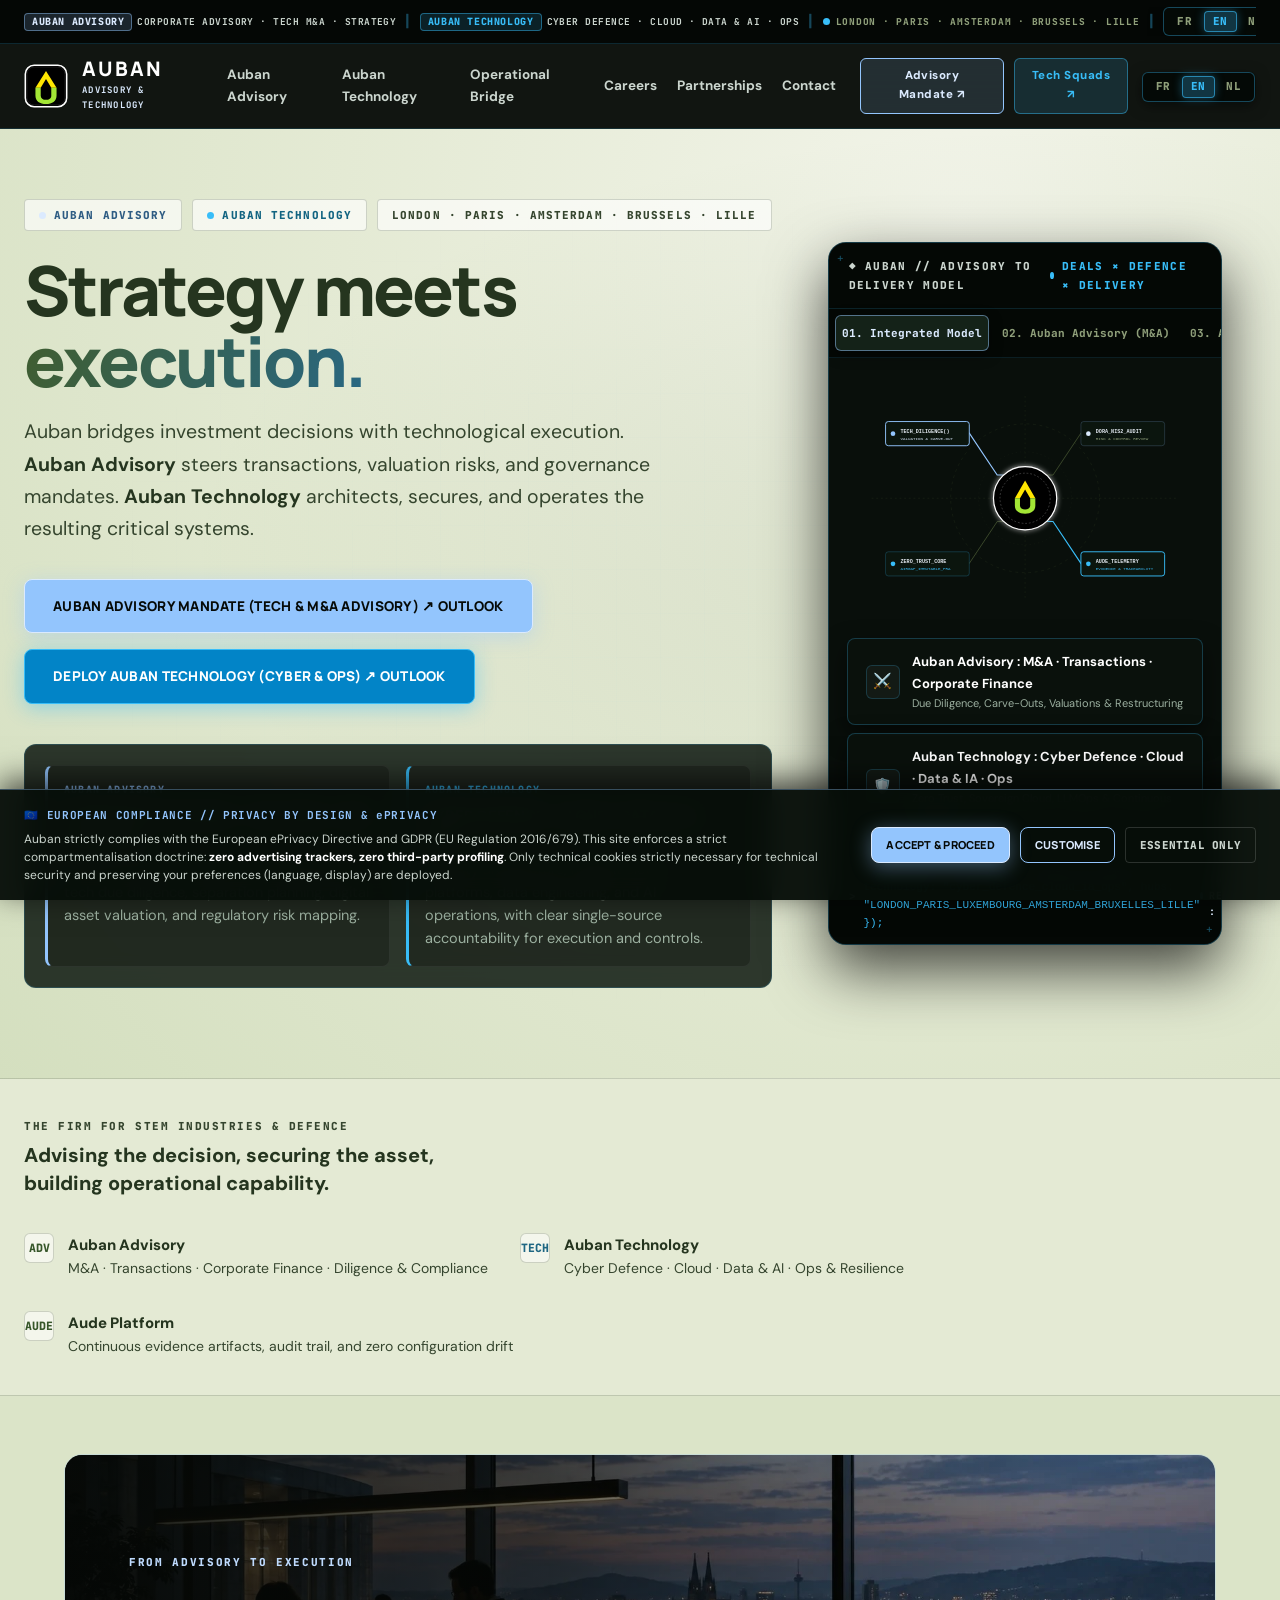
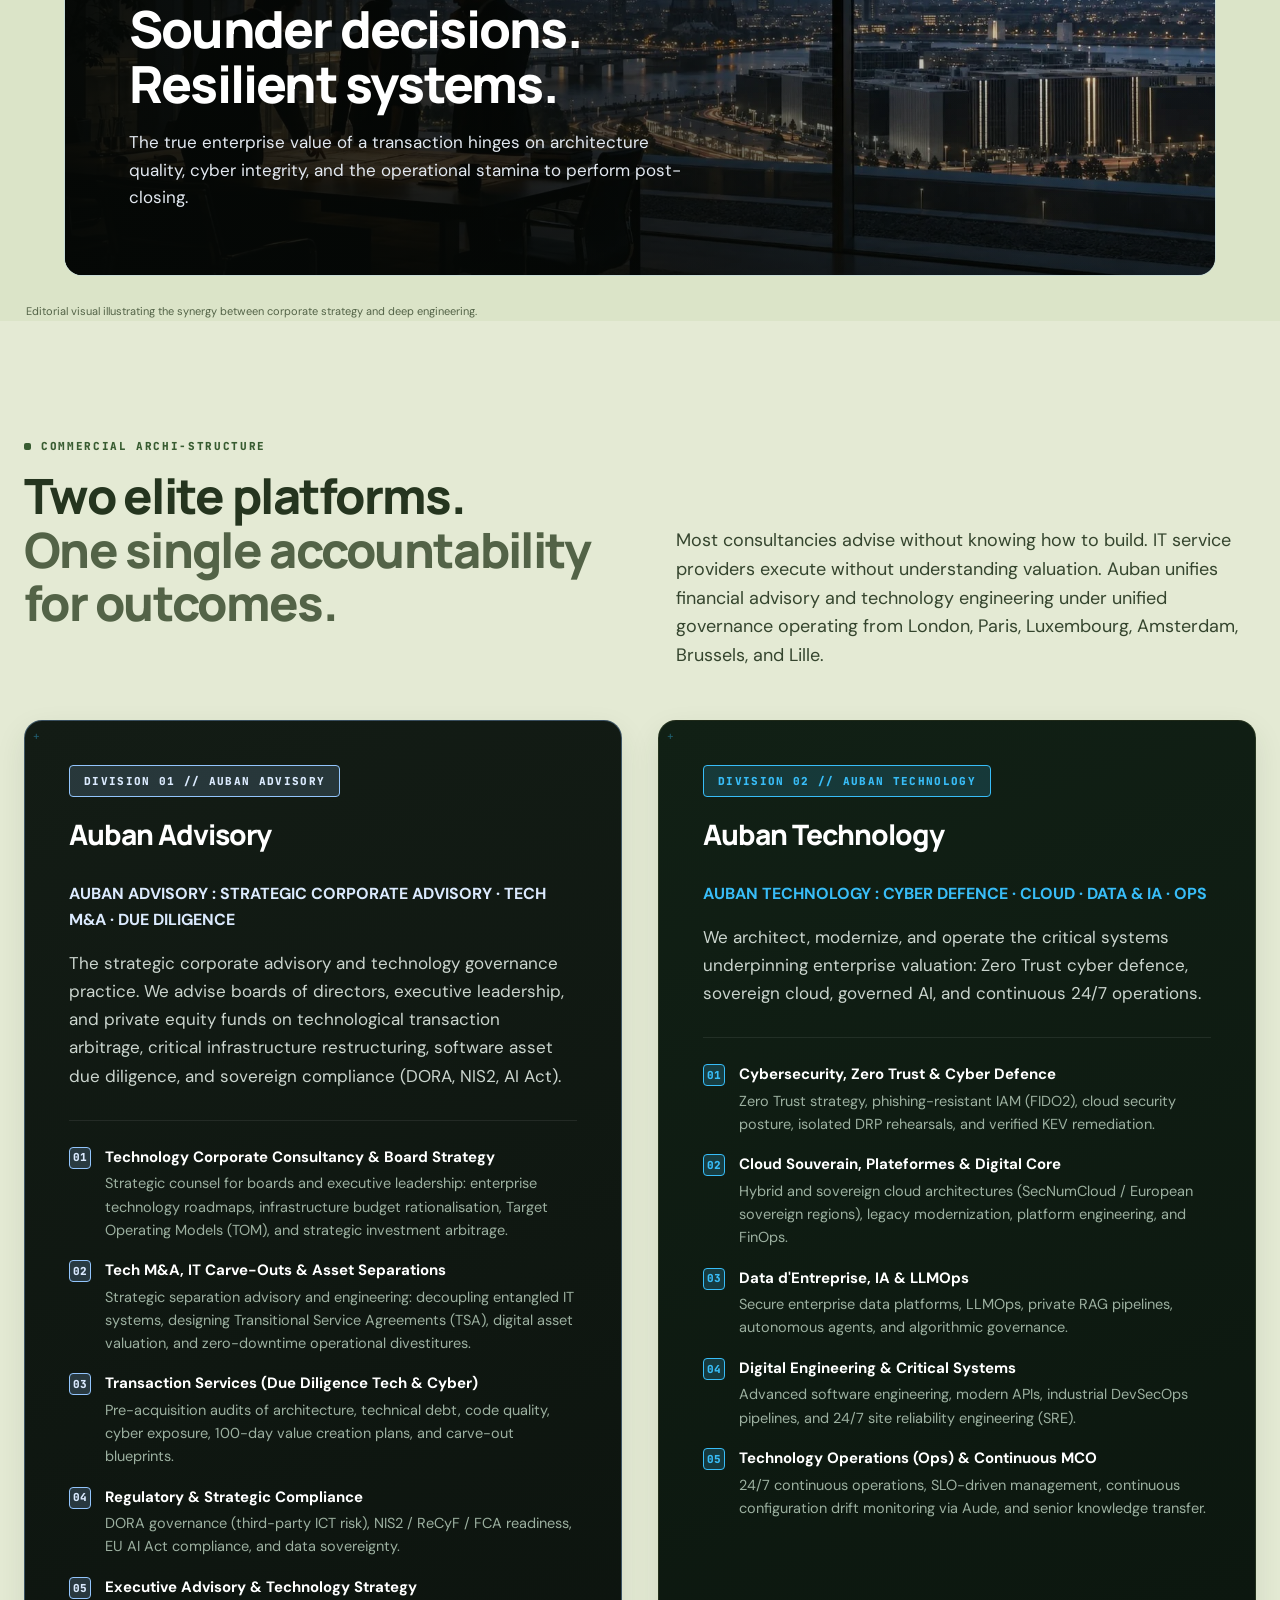
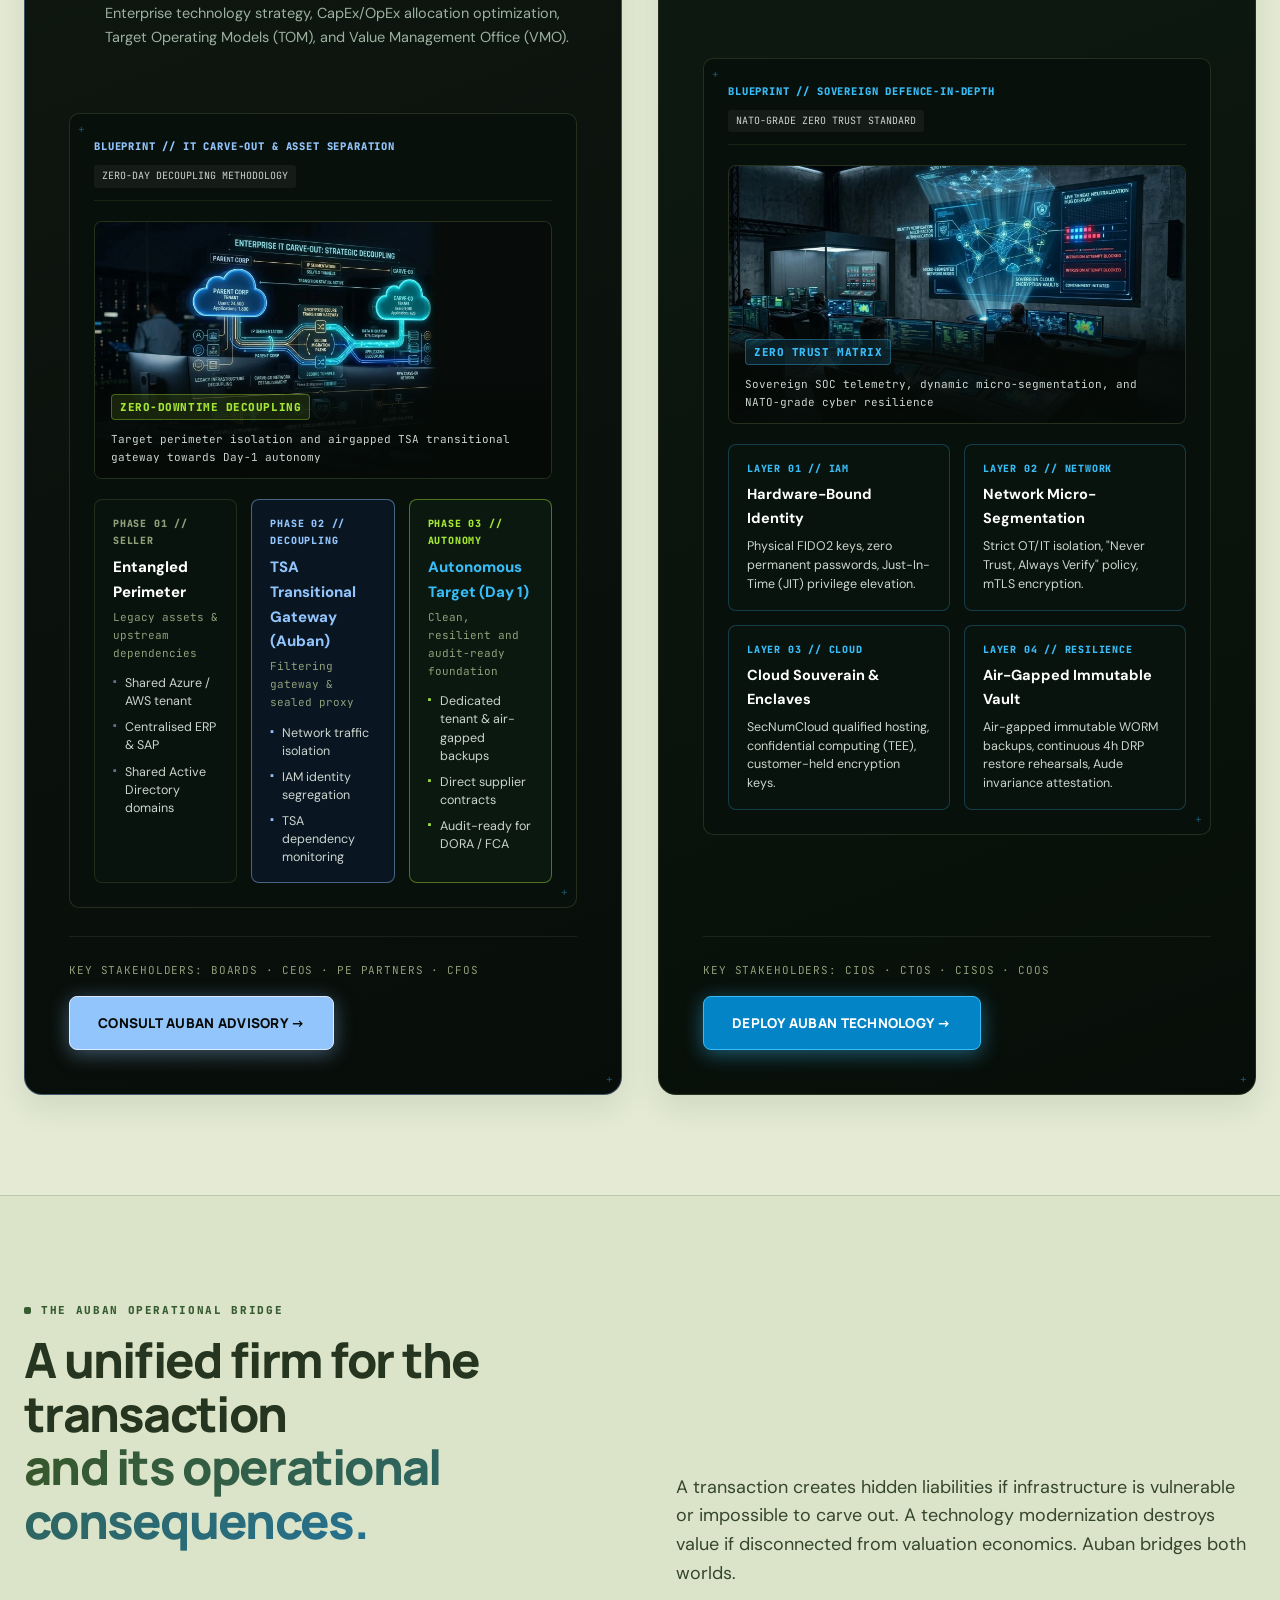
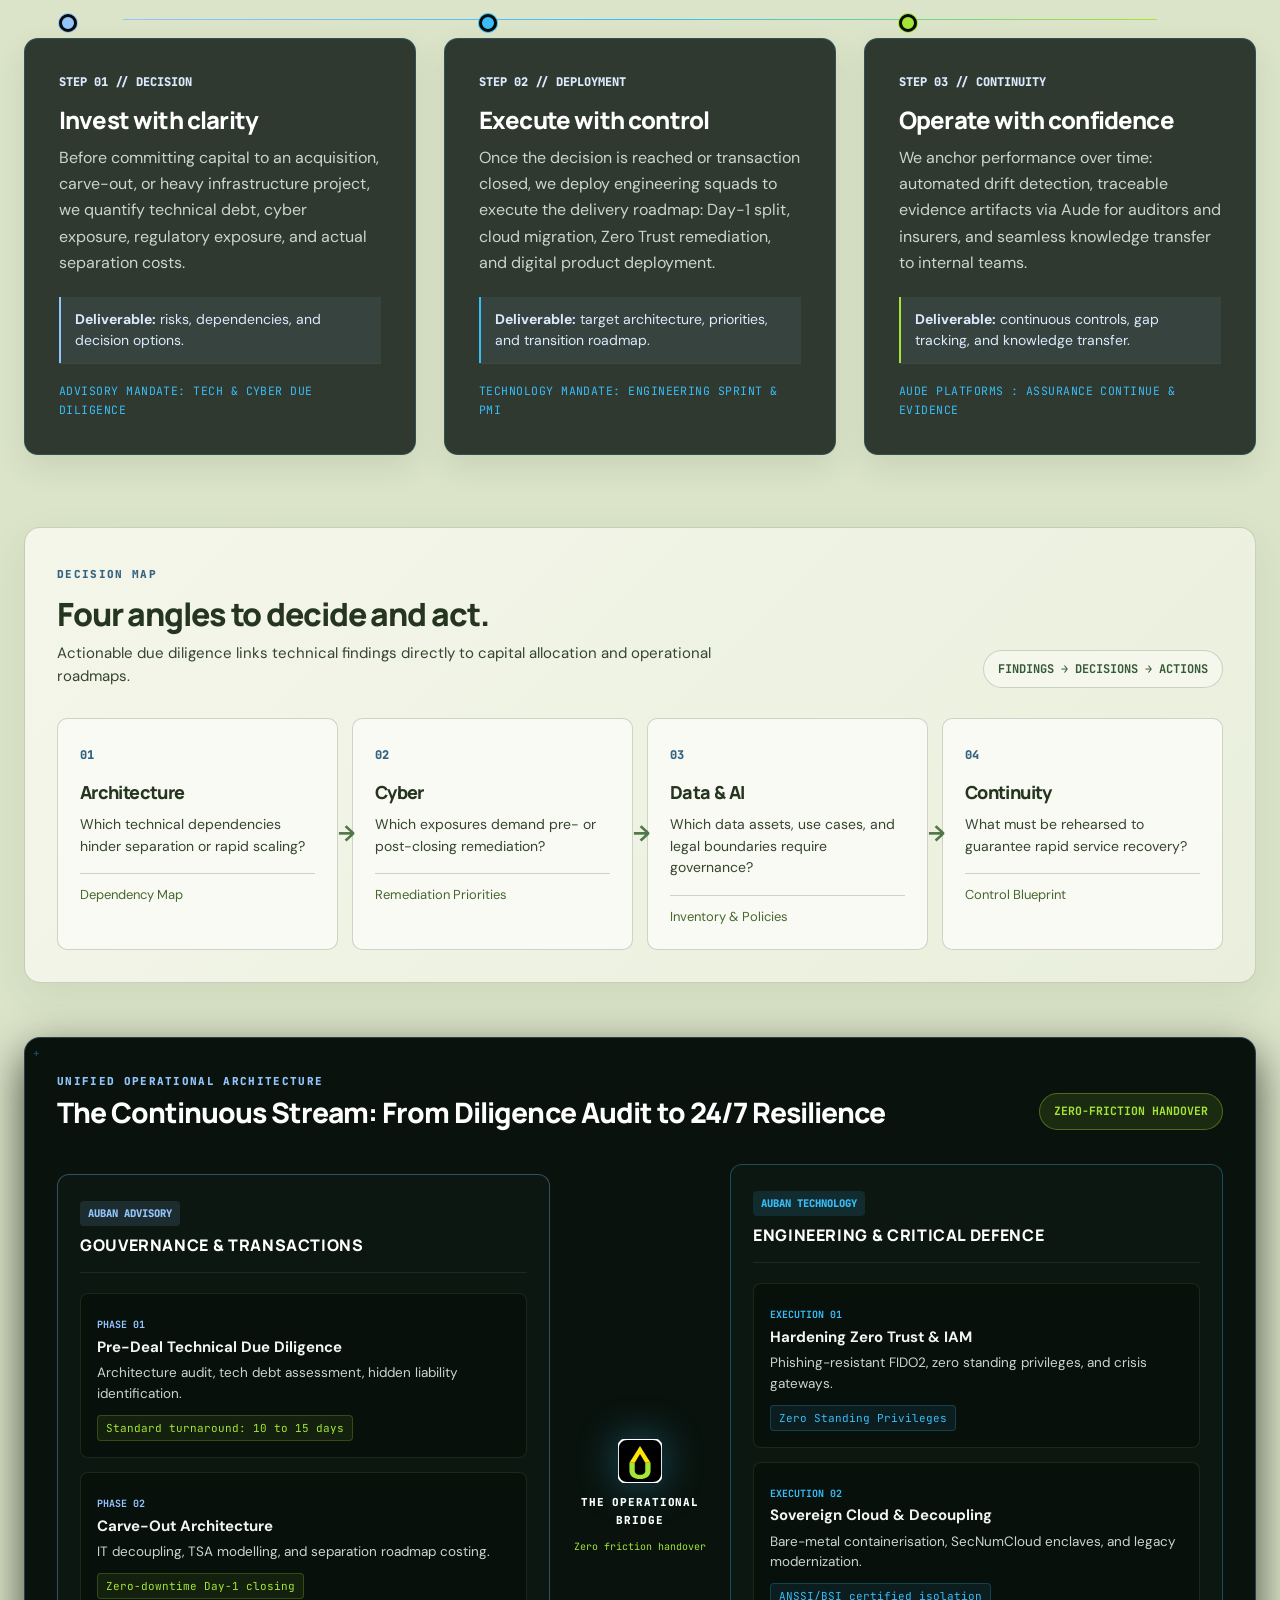
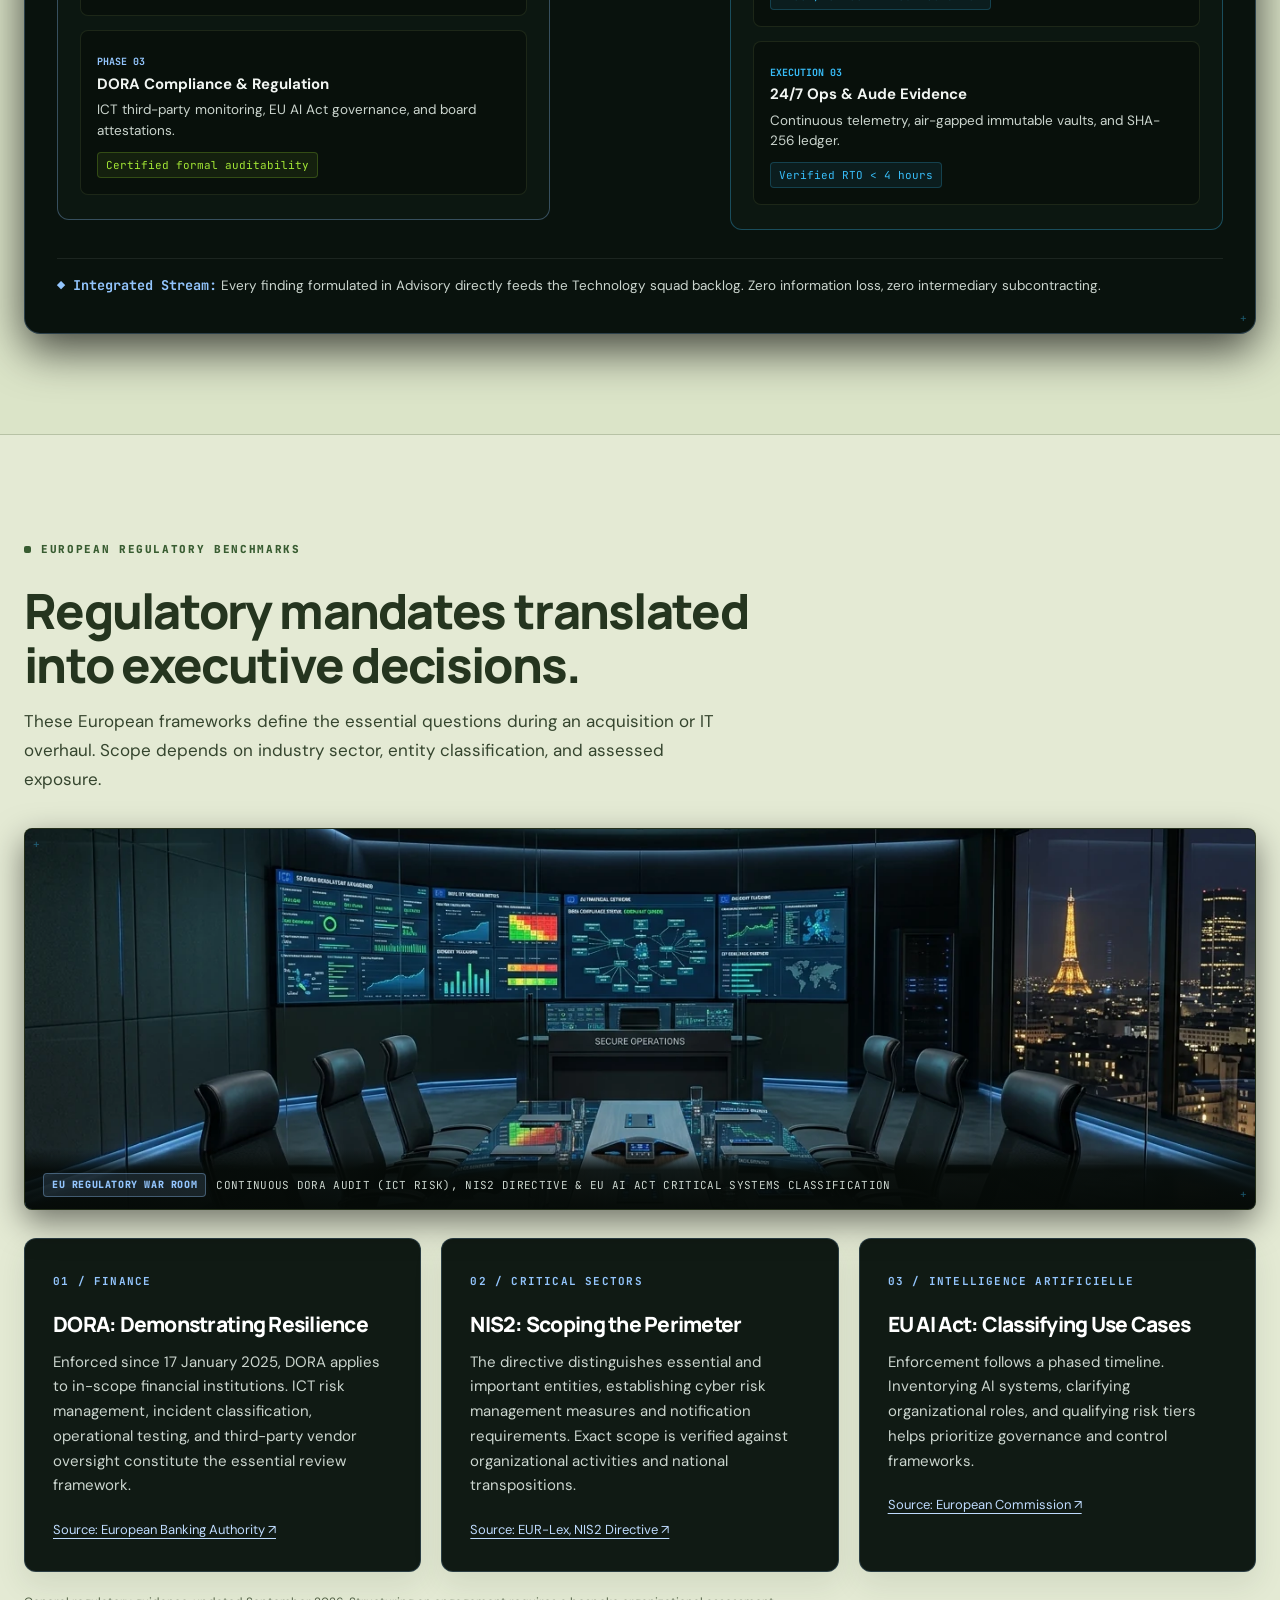
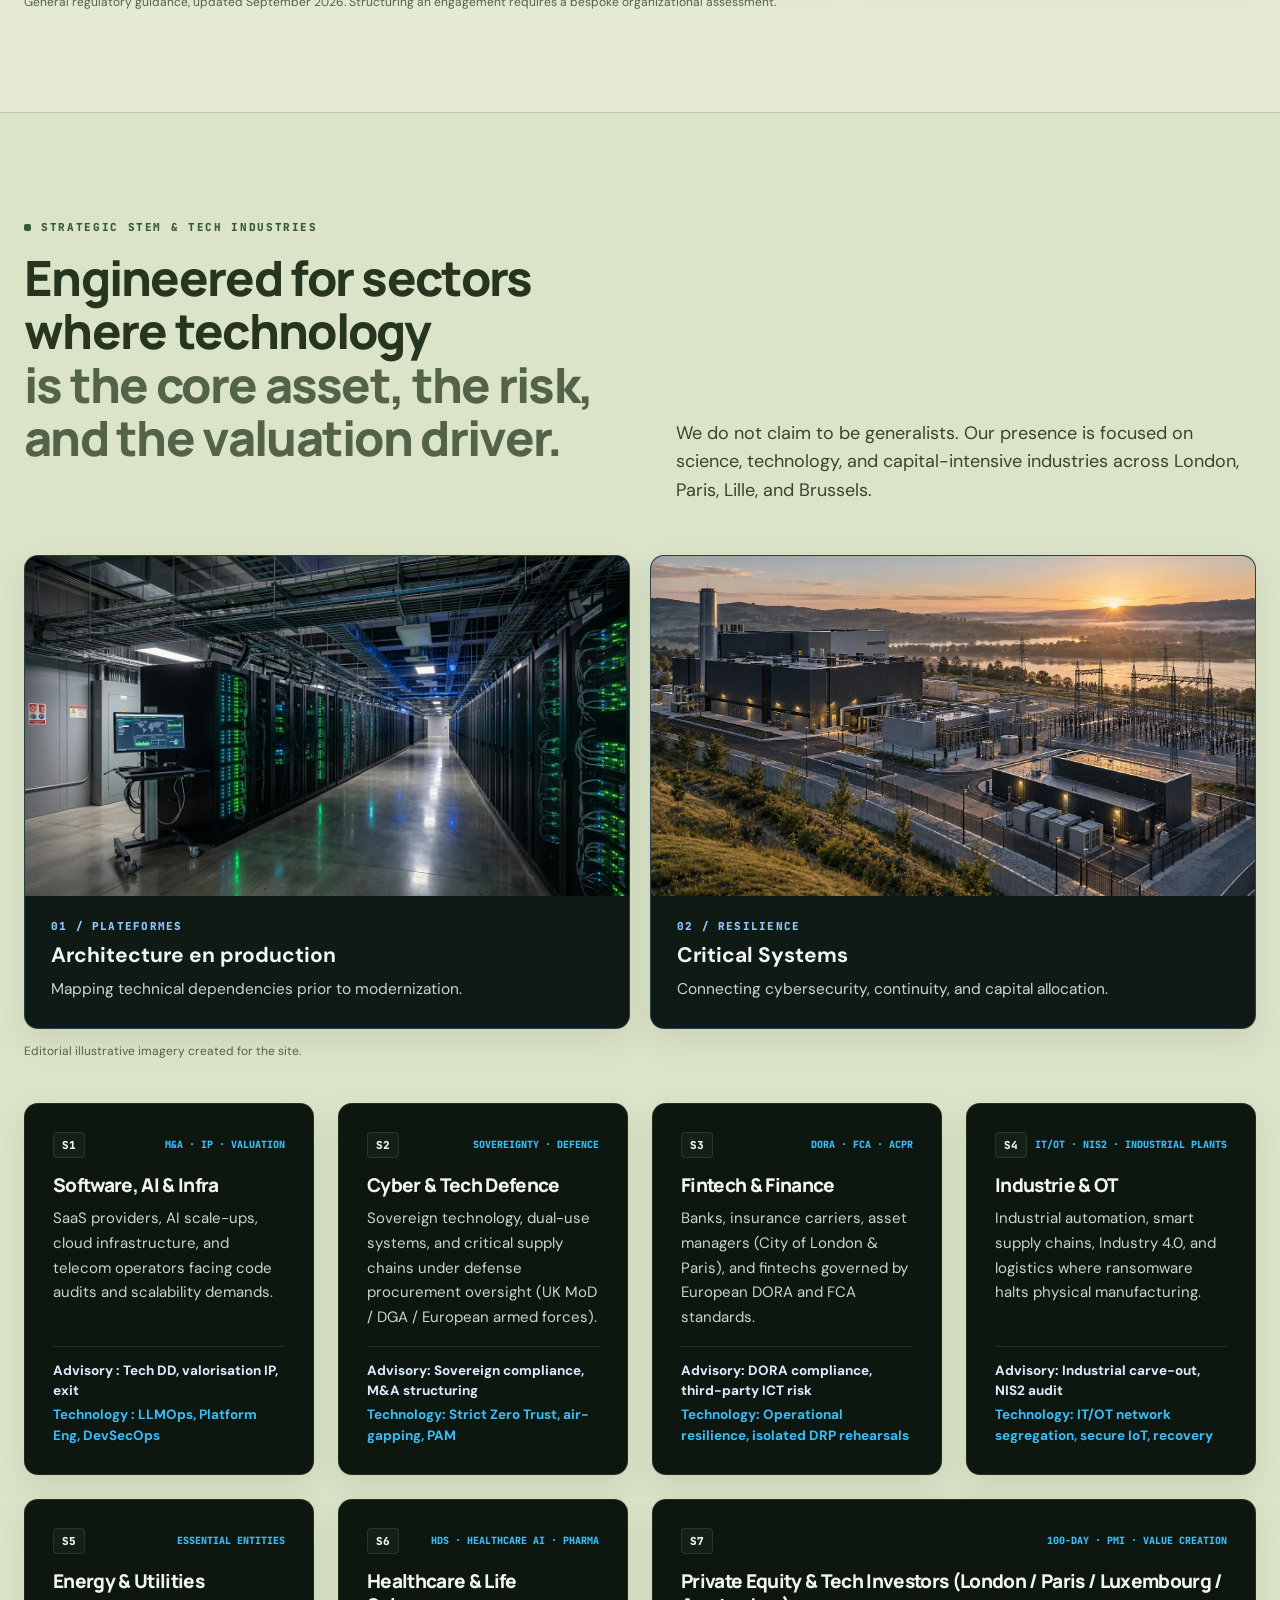
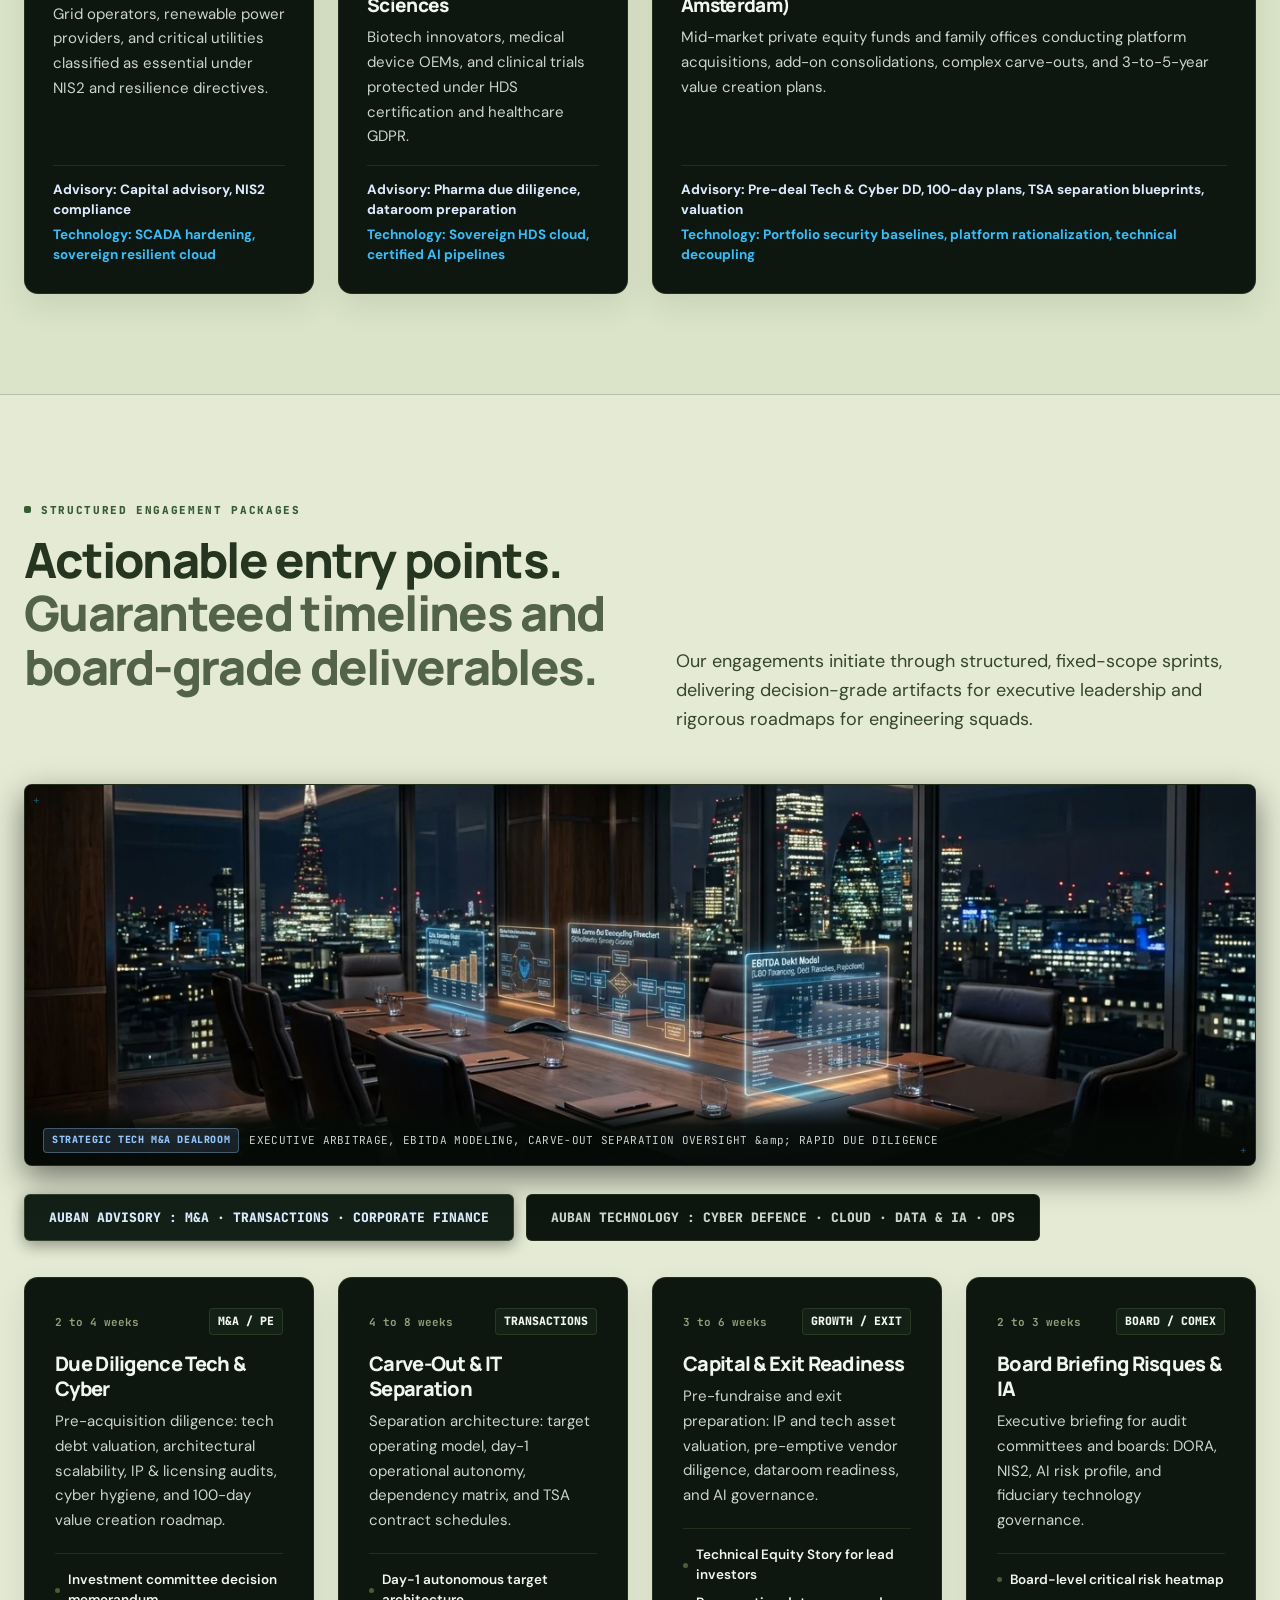
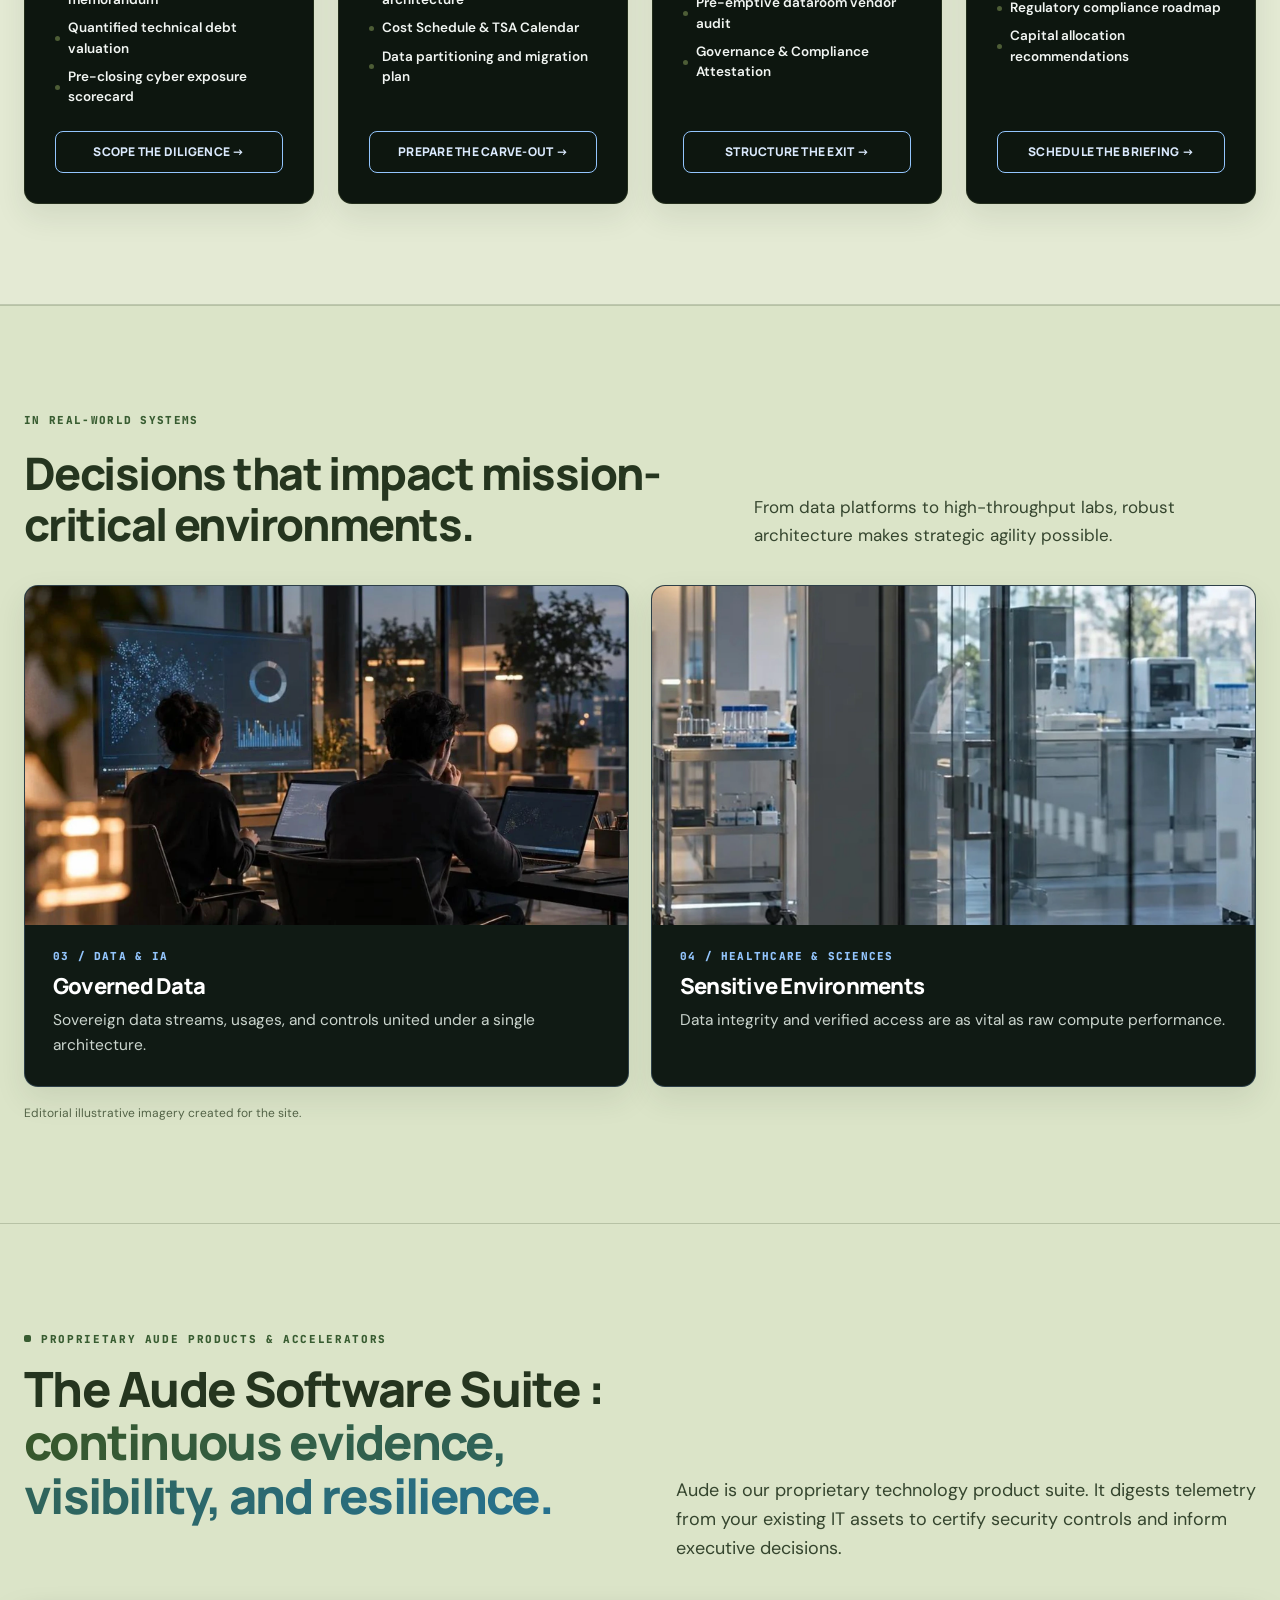
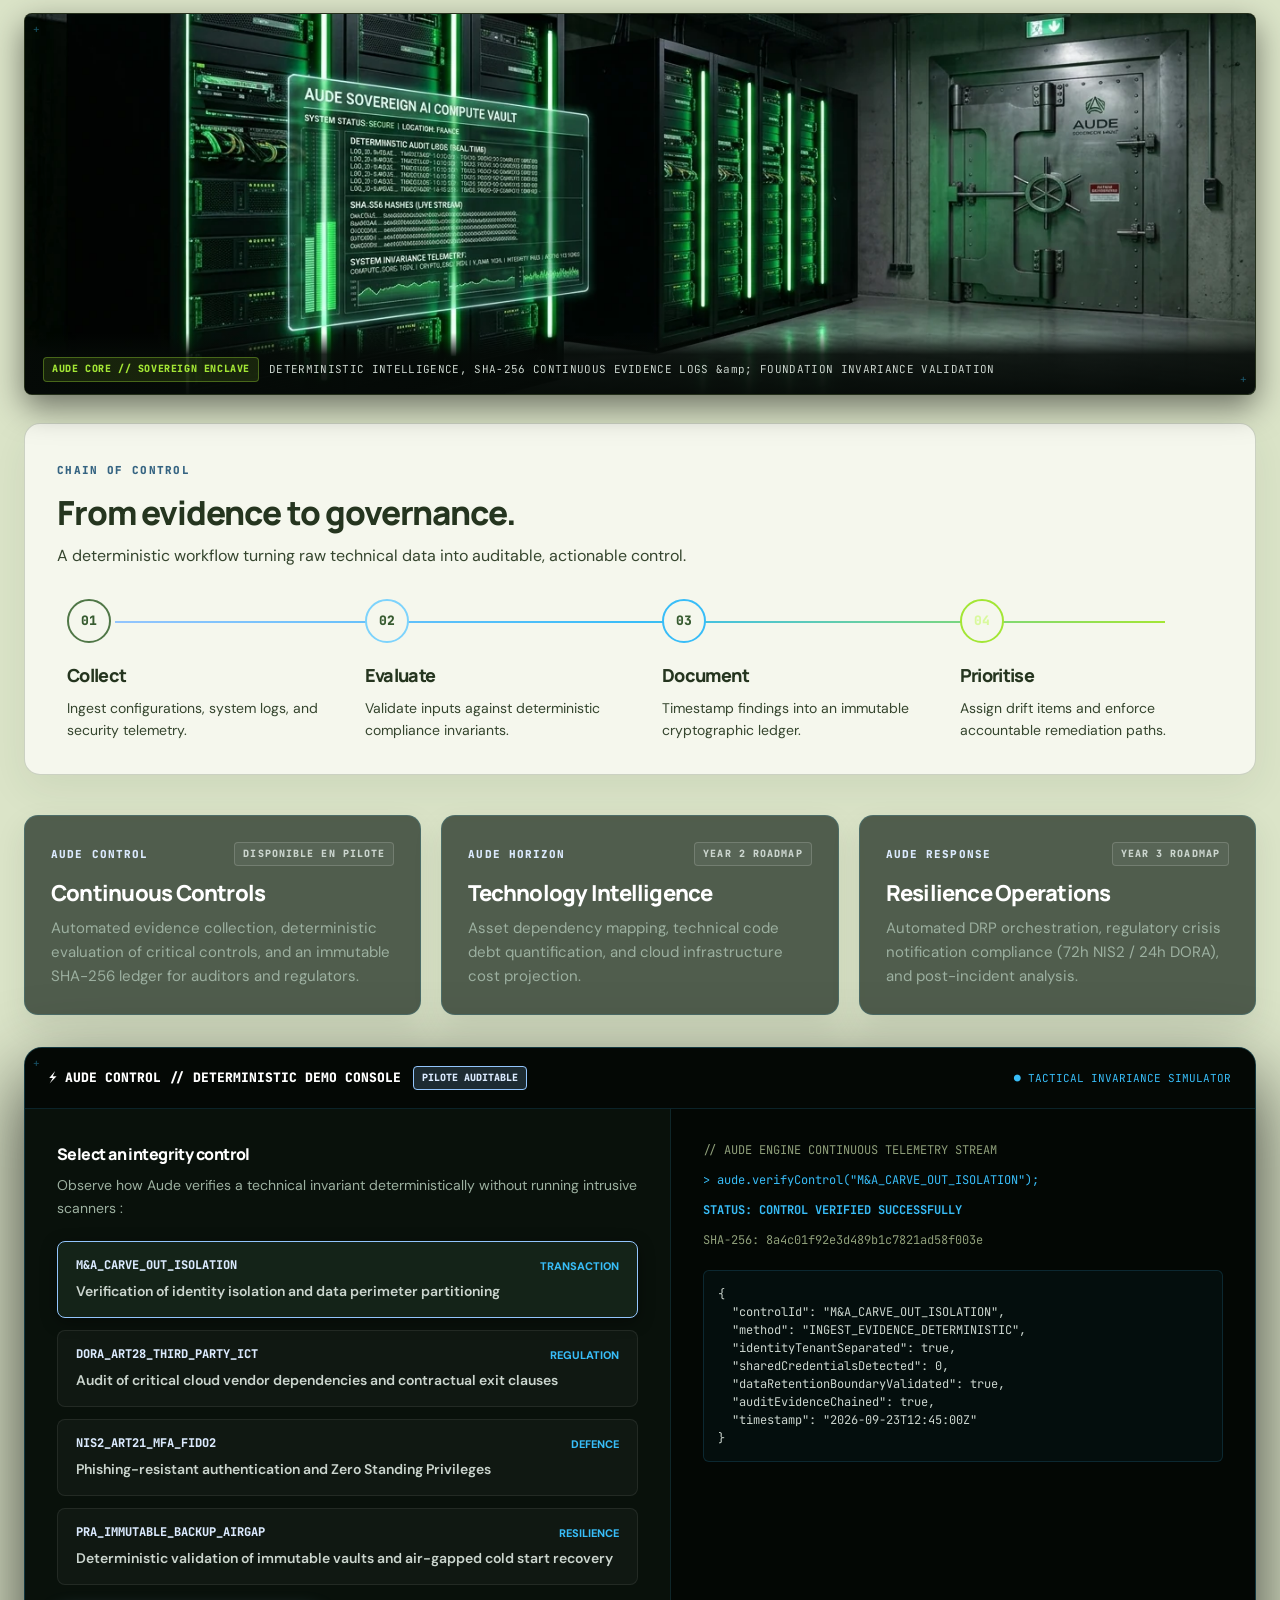
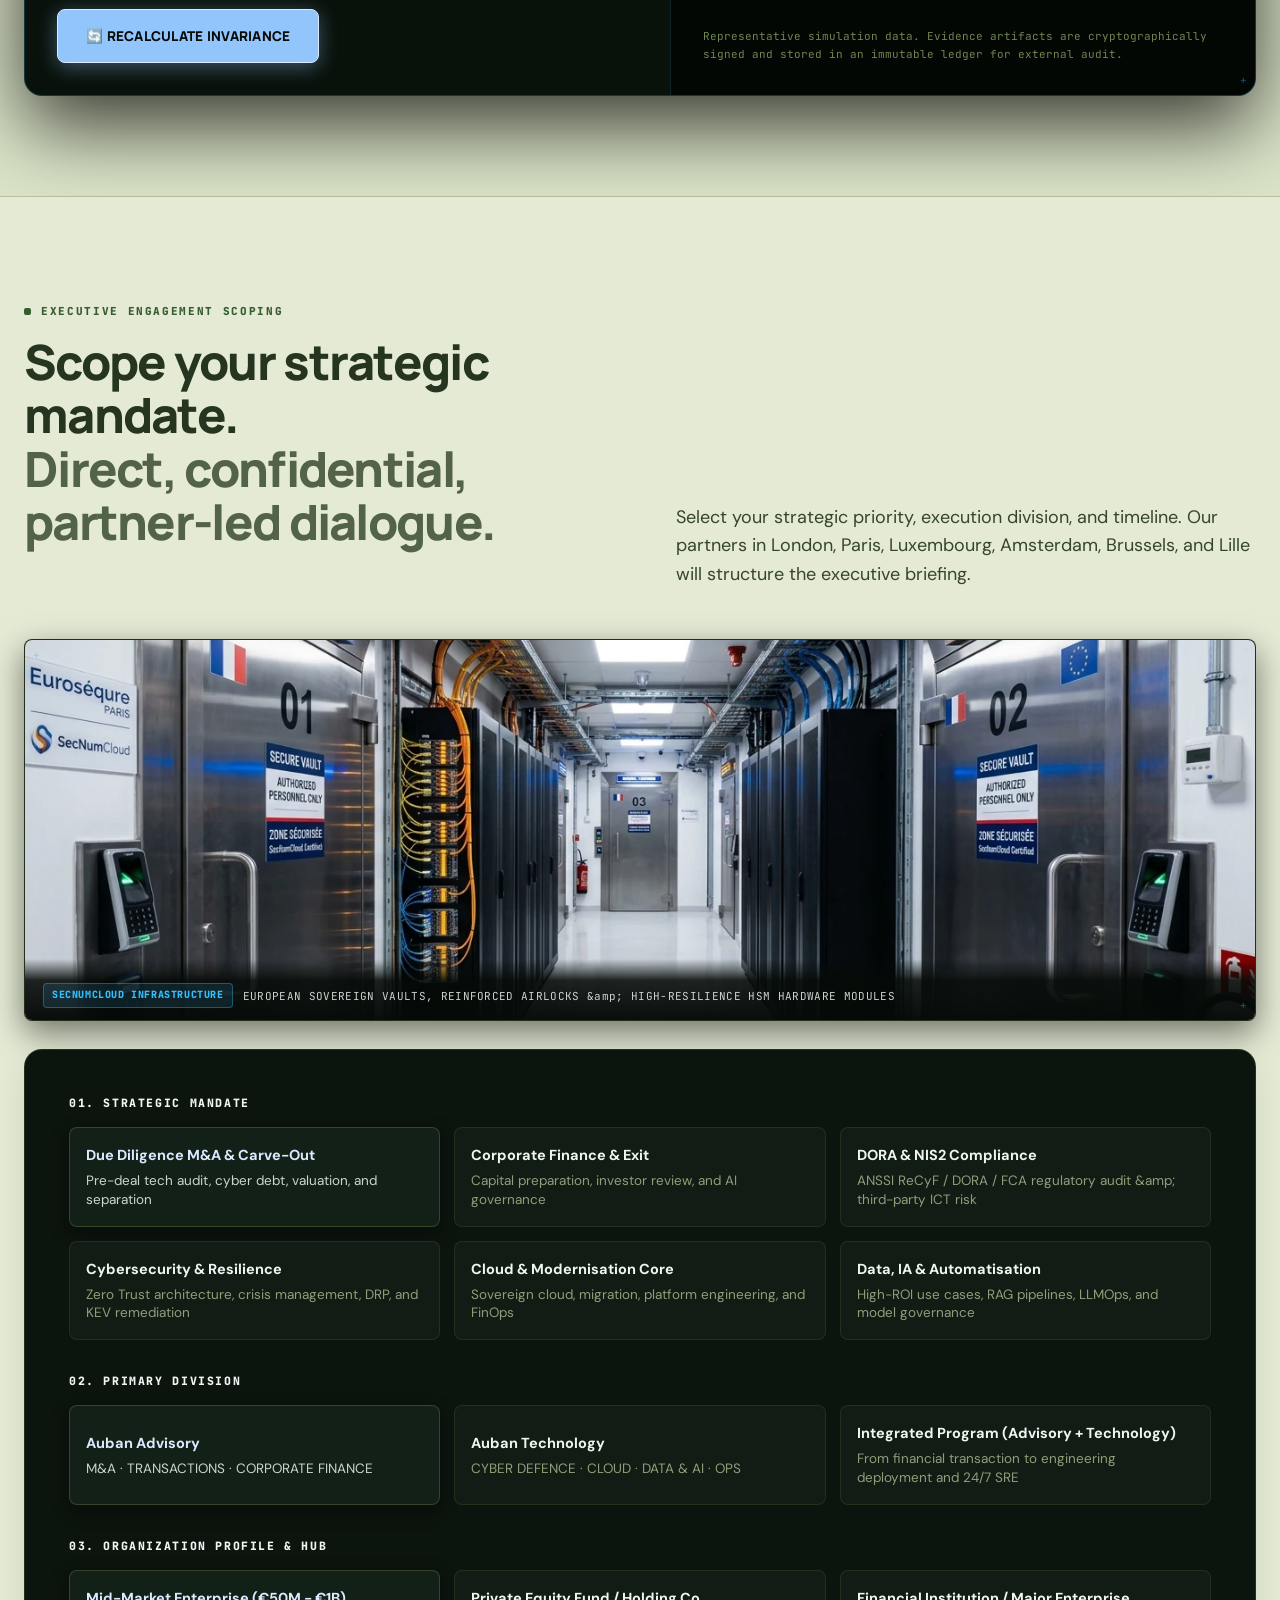
==== commit fcef3589: "Apply light olive site palette" ====
--- a/en.html
+++ b/en.html
@@ -3279,6 +3279,7 @@
       font-weight: 700;
     }
   </style>
+  <link rel="stylesheet" href="olive-theme.css">
 </head>
 <body>
 <a class="skip-link" href="#main-content">Skip to main content</a>
--- a/olive-theme.css
+++ b/olive-theme.css
@@ -0,0 +1,198 @@
+/*
+ * Light olive page palette.
+ * Dark cards, consoles and photography remain dark to preserve their contrast.
+ */
+:root {
+  --olive-page: #e4ead4;
+  --olive-page-alt: #dbe4c8;
+  --olive-page-soft: #eef1e4;
+  --olive-ink: #25351f;
+  --olive-copy: #35452e;
+  --olive-muted: #536347;
+  --olive-rule: rgba(56, 75, 42, .22);
+}
+
+body {
+  background: var(--olive-page);
+}
+
+.hero {
+  background: radial-gradient(circle at 75% 10%, #f2f4e9 0%, #e4ead4 48%, #d4dfbf 100%);
+  color: var(--olive-ink);
+  border-bottom-color: var(--olive-rule);
+}
+.hero-halo {
+  background: radial-gradient(ellipse at 82% 45%, rgba(108, 133, 80, .14), transparent 58%);
+}
+.hero-grid-pattern {
+  opacity: .35;
+}
+.hero h1,
+.hero-lead strong {
+  color: var(--olive-ink);
+}
+.hero-lead {
+  color: var(--olive-copy);
+}
+.hero-pill {
+  background: rgba(255, 255, 255, .65);
+  border-color: var(--olive-rule);
+  color: var(--olive-ink);
+}
+.hero-pill-advisory { color: #2e5c83; }
+.hero-pill-tech { color: #126481; }
+.hero-pill-london { color: var(--olive-copy); }
+.hero .highlight-military {
+  background: linear-gradient(110deg, #405d2e, #286783);
+  -webkit-background-clip: text;
+  background-clip: text;
+}
+
+.belief-strip,
+.editorial-section,
+.divisions-section,
+.bridge-section,
+.insight-section,
+.industry-section,
+.packages-section,
+.field-stories-section,
+.aude-section,
+.scoper-section,
+.faq-section,
+.careers-section,
+.partnerships-section,
+.enquiry-section {
+  color: var(--olive-ink);
+  border-color: var(--olive-rule);
+}
+.belief-strip,
+.divisions-section,
+.insight-section,
+.packages-section,
+.scoper-section,
+.careers-section,
+.enquiry-section {
+  background: var(--olive-page);
+}
+.editorial-section,
+.bridge-section,
+.industry-section,
+.field-stories-section,
+.aude-section,
+.faq-section,
+.partnerships-section {
+  background: var(--olive-page-alt);
+}
+
+.belief-headline p,
+.belief-badge-item strong,
+.section-pad > .container > .section-head h2,
+.insight-heading h2,
+.field-stories-head h2 {
+  color: var(--olive-ink) !important;
+}
+.belief-headline span,
+.belief-badge-item span,
+.section-pad > .container > .section-head p,
+.insight-heading p,
+.field-stories-head p {
+  color: var(--olive-copy) !important;
+}
+.section-pad > .container > .section-head h2 [style*="ink-muted"] {
+  color: var(--olive-muted) !important;
+}
+.section-pad > .container > .section-head .eyebrow,
+.insight-heading .eyebrow,
+.field-stories-head .field-kicker {
+  color: #385c31;
+}
+.bridge-section .highlight-military,
+.aude-section .highlight-military {
+  background: linear-gradient(110deg, #37572a, #26718f);
+  -webkit-background-clip: text;
+  background-clip: text;
+}
+.editorial-caption,
+.insight-note,
+.visual-gallery-note,
+.field-stories-note {
+  color: var(--olive-muted);
+}
+.badge-glyph {
+  background: #f4f6ec;
+  border-color: var(--olive-rule);
+  color: #37572a;
+}
+.badge-glyph-tech { color: #206783; }
+
+/* Light panels within the olive sections, with dark copy. */
+.decision-map {
+  background: linear-gradient(135deg, #f4f6ea, #e9efdc);
+  border-color: var(--olive-rule);
+  box-shadow: 0 14px 40px rgba(42, 58, 34, .08);
+}
+.decision-map h3,
+.map-node h4 { color: var(--olive-ink); }
+.decision-map figcaption p,
+.map-node p { color: var(--olive-copy); }
+.decision-map .map-kicker,
+.map-node .map-num { color: #356482; }
+.map-result {
+  color: #355a35;
+  border-color: var(--olive-rule);
+  background: #f5f7ed;
+}
+.map-node {
+  background: #f9faf3;
+  border-color: var(--olive-rule);
+}
+.map-node .map-output {
+  color: #47672f;
+  border-top-color: var(--olive-rule);
+}
+.decision-map .map-node:not(:last-child)::after { color: #507747; }
+
+.evidence-flow {
+  background: #f5f7ed;
+  border-color: var(--olive-rule);
+  box-shadow: 0 14px 40px rgba(42, 58, 34, .08);
+}
+.evidence-flow h3,
+.evidence-step h4 { color: var(--olive-ink); }
+.evidence-flow figcaption p,
+.evidence-step p { color: var(--olive-copy); }
+.evidence-flow .flow-kicker { color: #356482; }
+.evidence-step .flow-dot {
+  background: #f5f7ed;
+  border-color: #507747;
+  color: #385c31;
+}
+
+/* Dark feature cards stay legible against the new page background. */
+.division-card,
+.bridge-step-card,
+.insight-card,
+.stem-card,
+.package-card,
+.product-card,
+.visual-story,
+.field-story,
+.scoper-box,
+.faq-card,
+.career-card,
+.partnership-card,
+.enquiry-card-form,
+.enquiry-card-channels {
+  box-shadow: 0 12px 30px rgba(43, 59, 35, .10);
+}
+
+@media (min-width: 961px) {
+  .enquiry-layout {
+    grid-template-columns: minmax(0, 1.25fr) minmax(0, .75fr);
+  }
+}
+.enquiry-card-form,
+.enquiry-card-channels {
+  min-width: 0;
+  overflow-wrap: anywhere;
+}
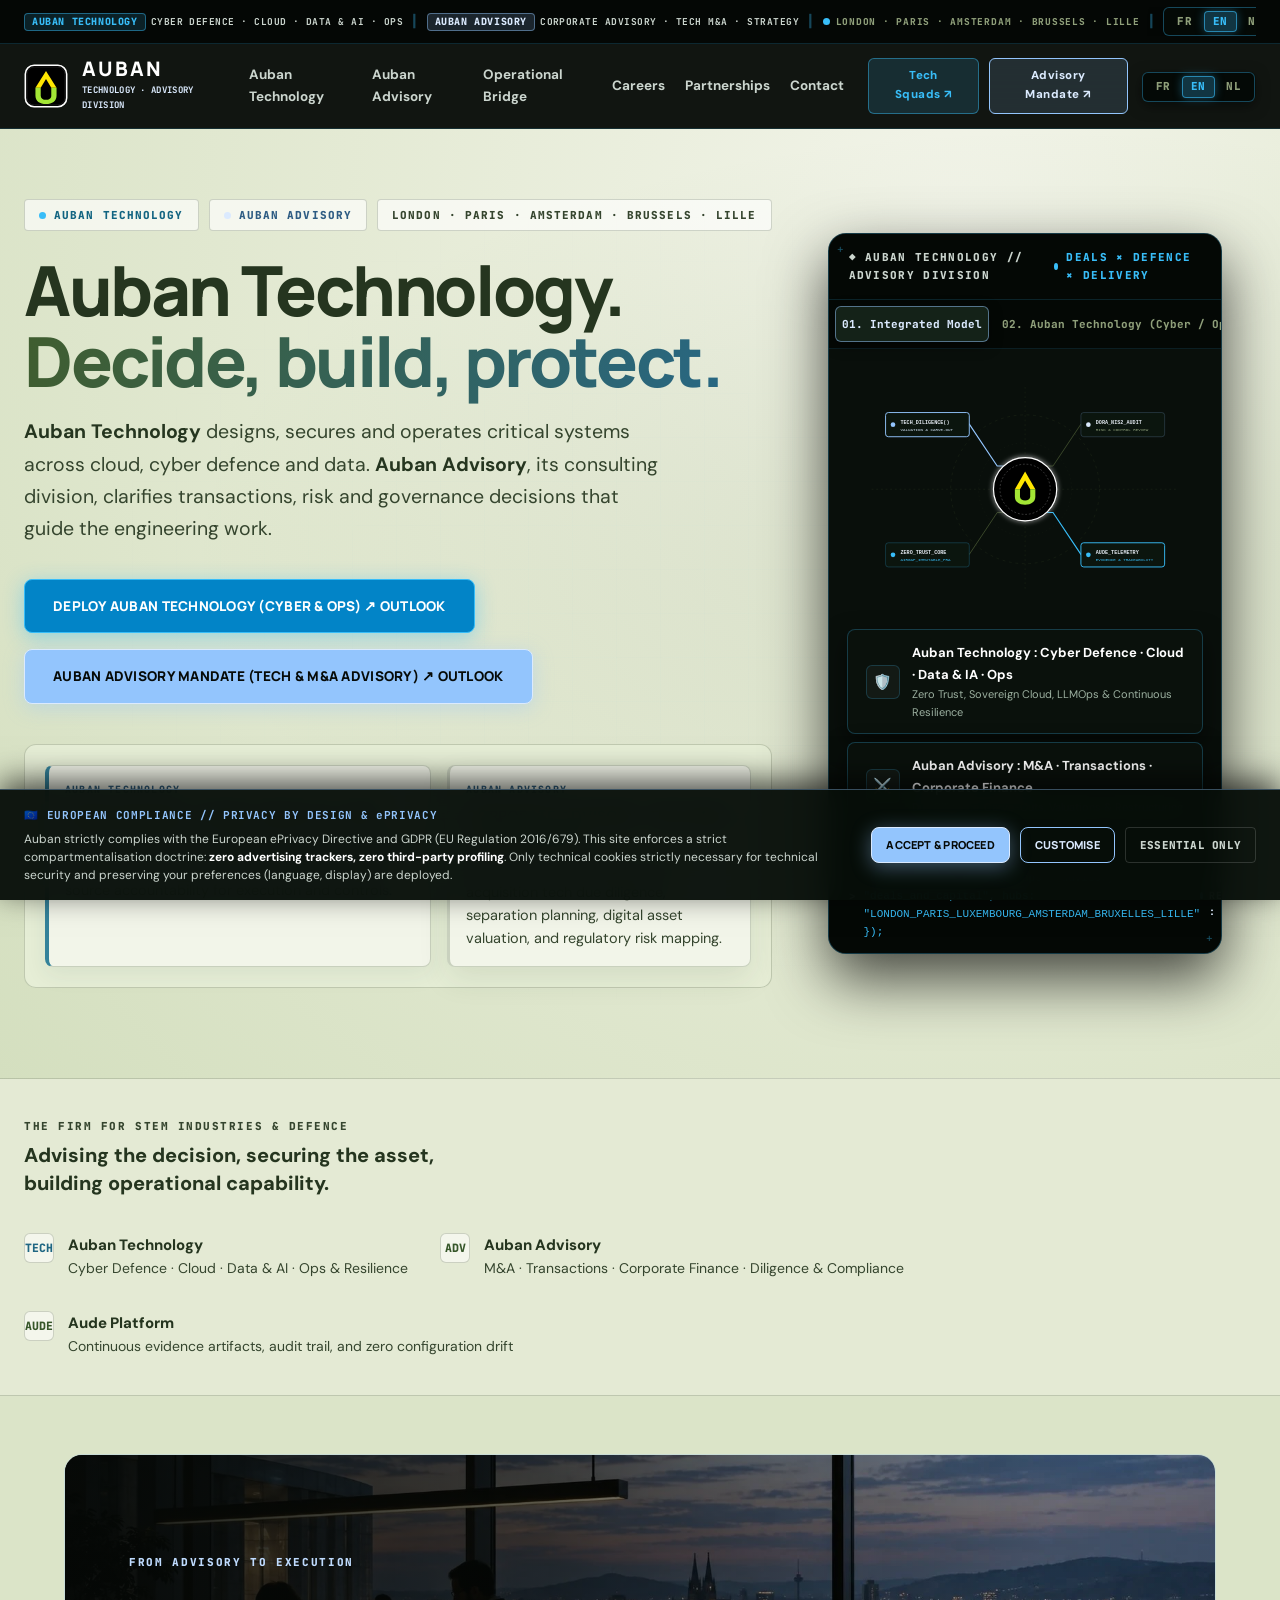
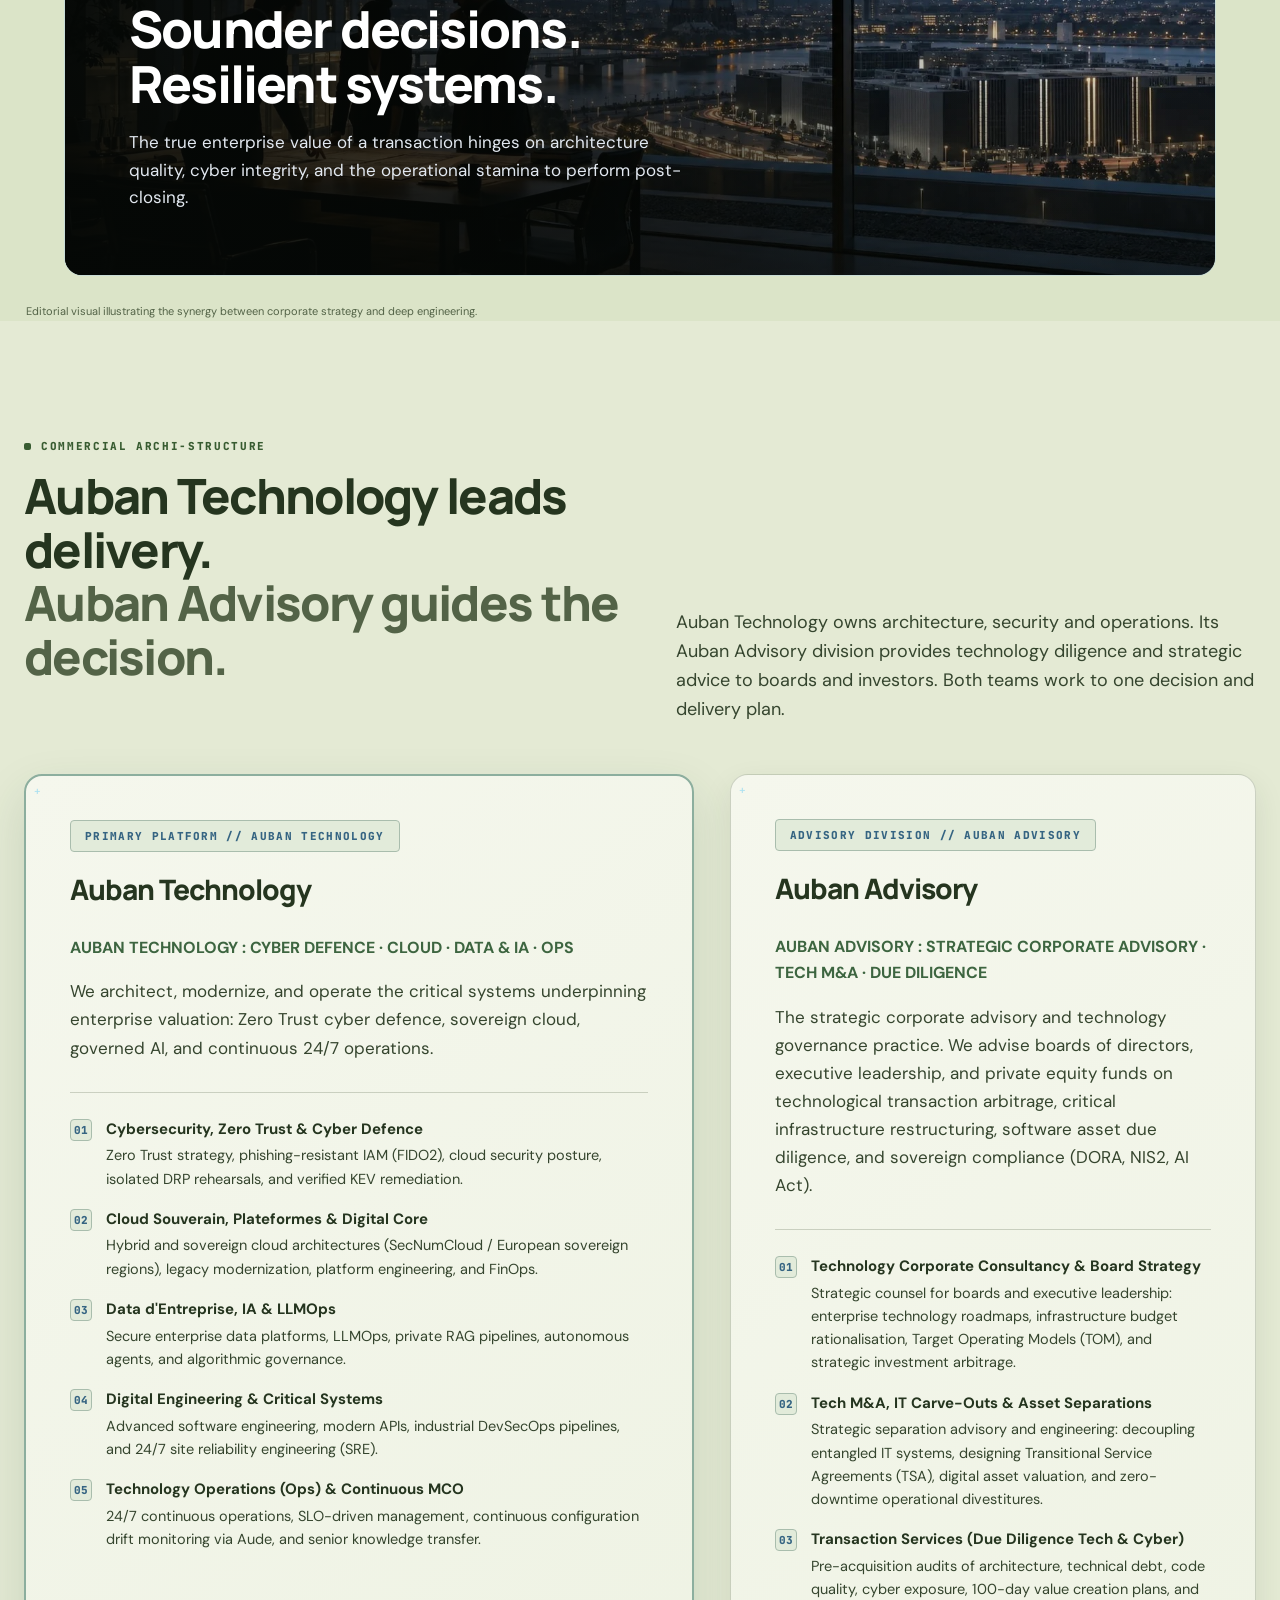
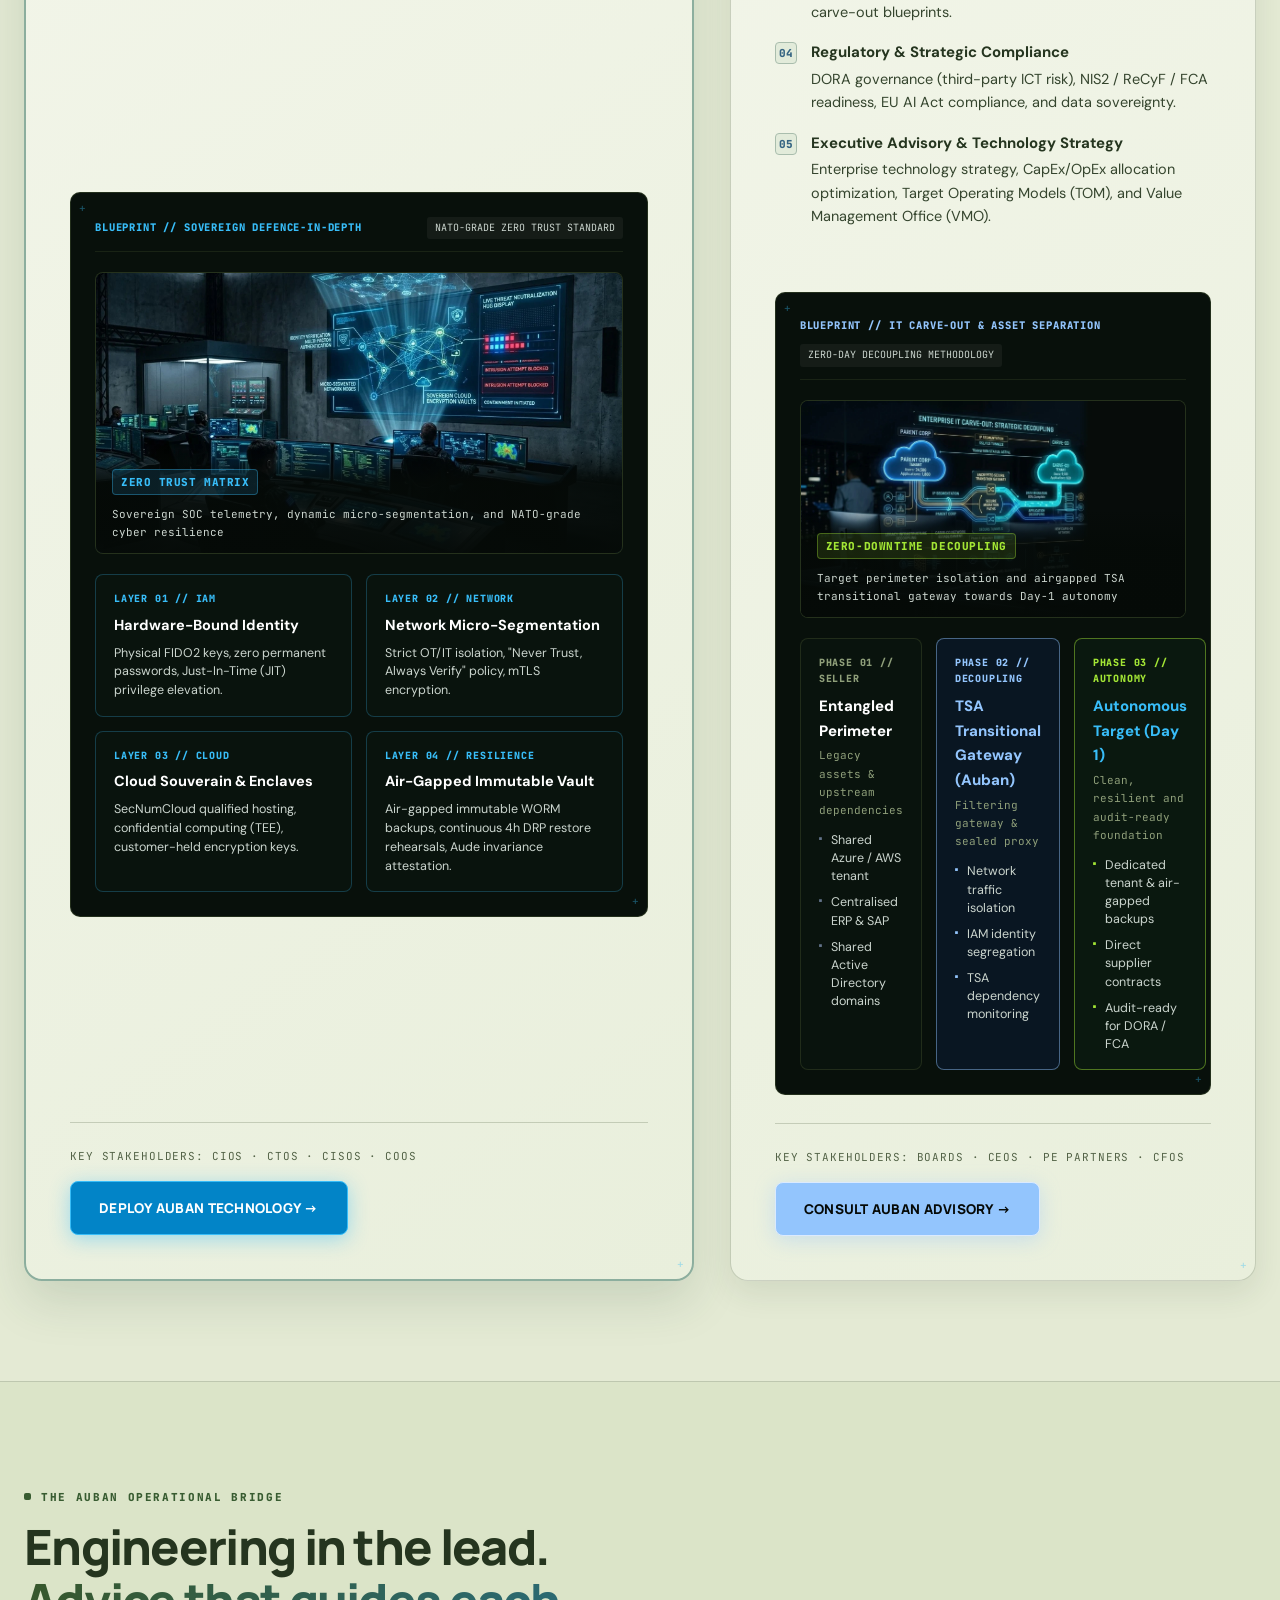
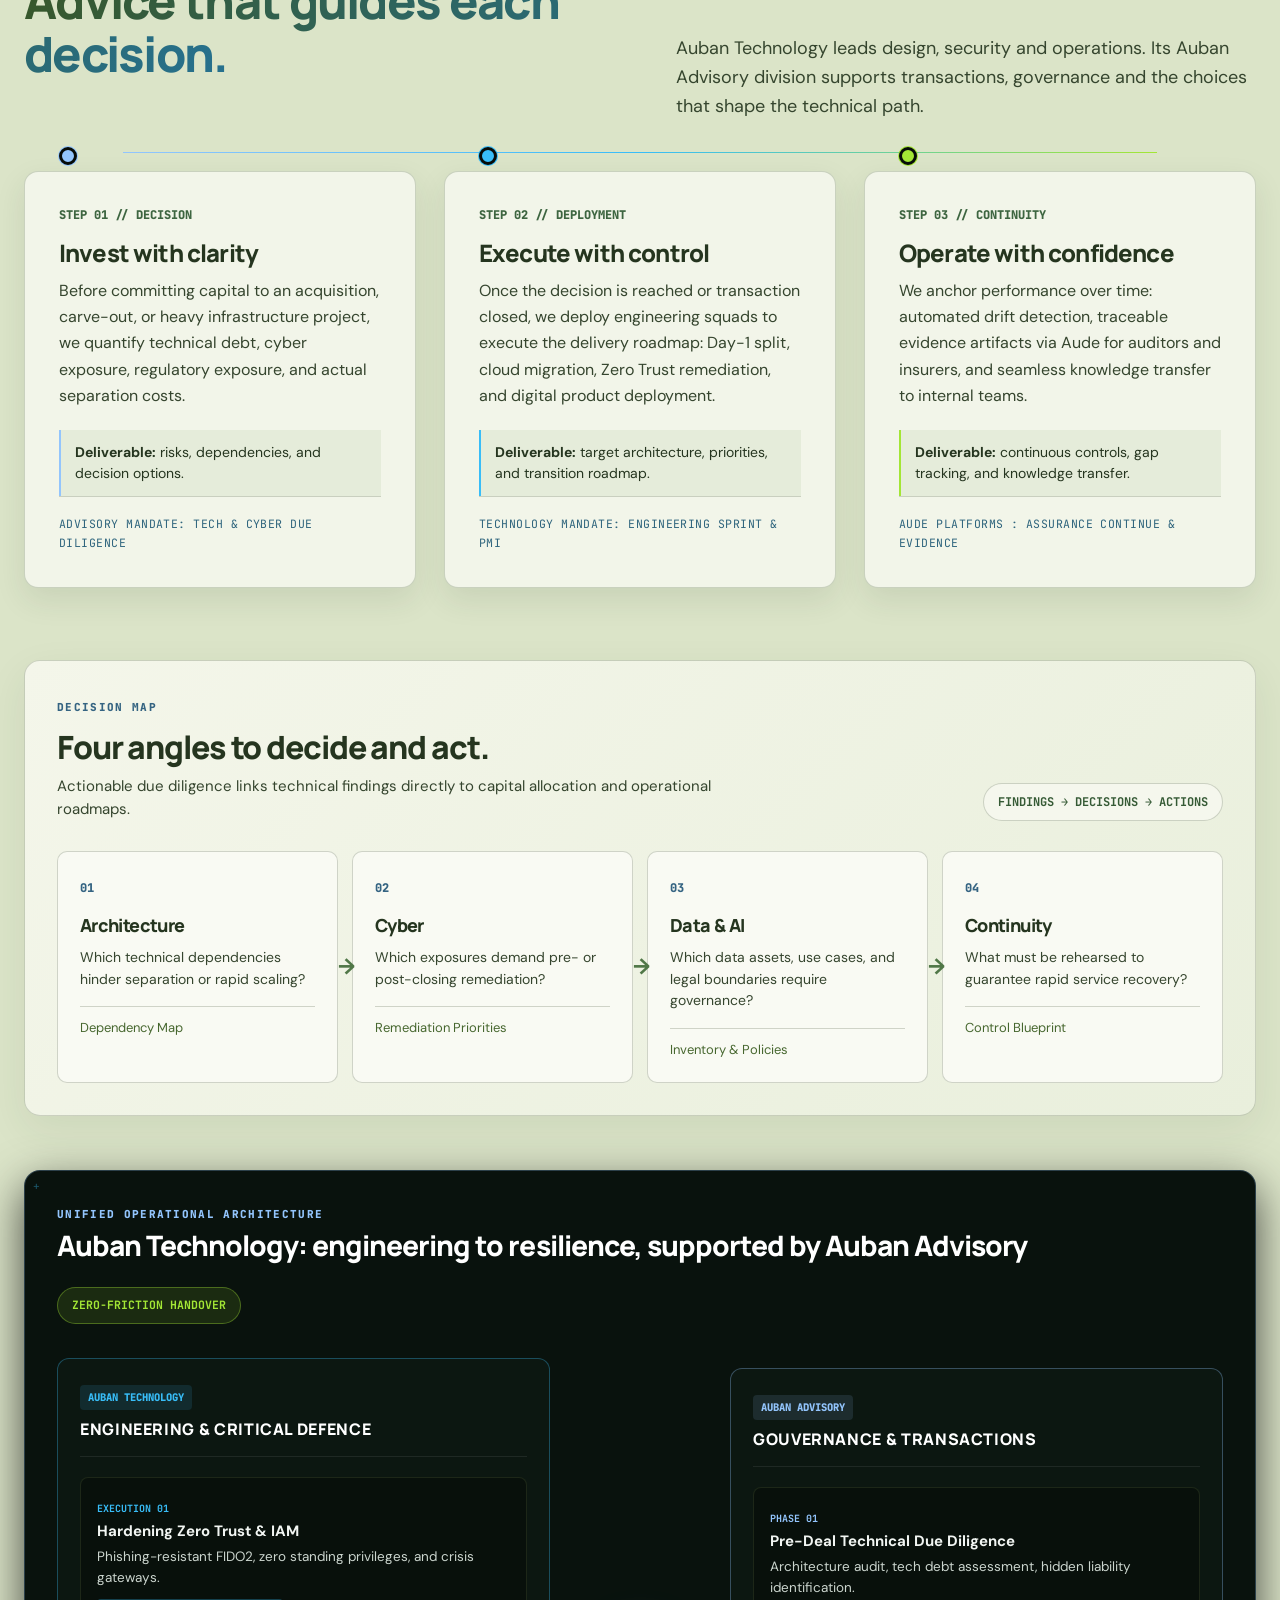
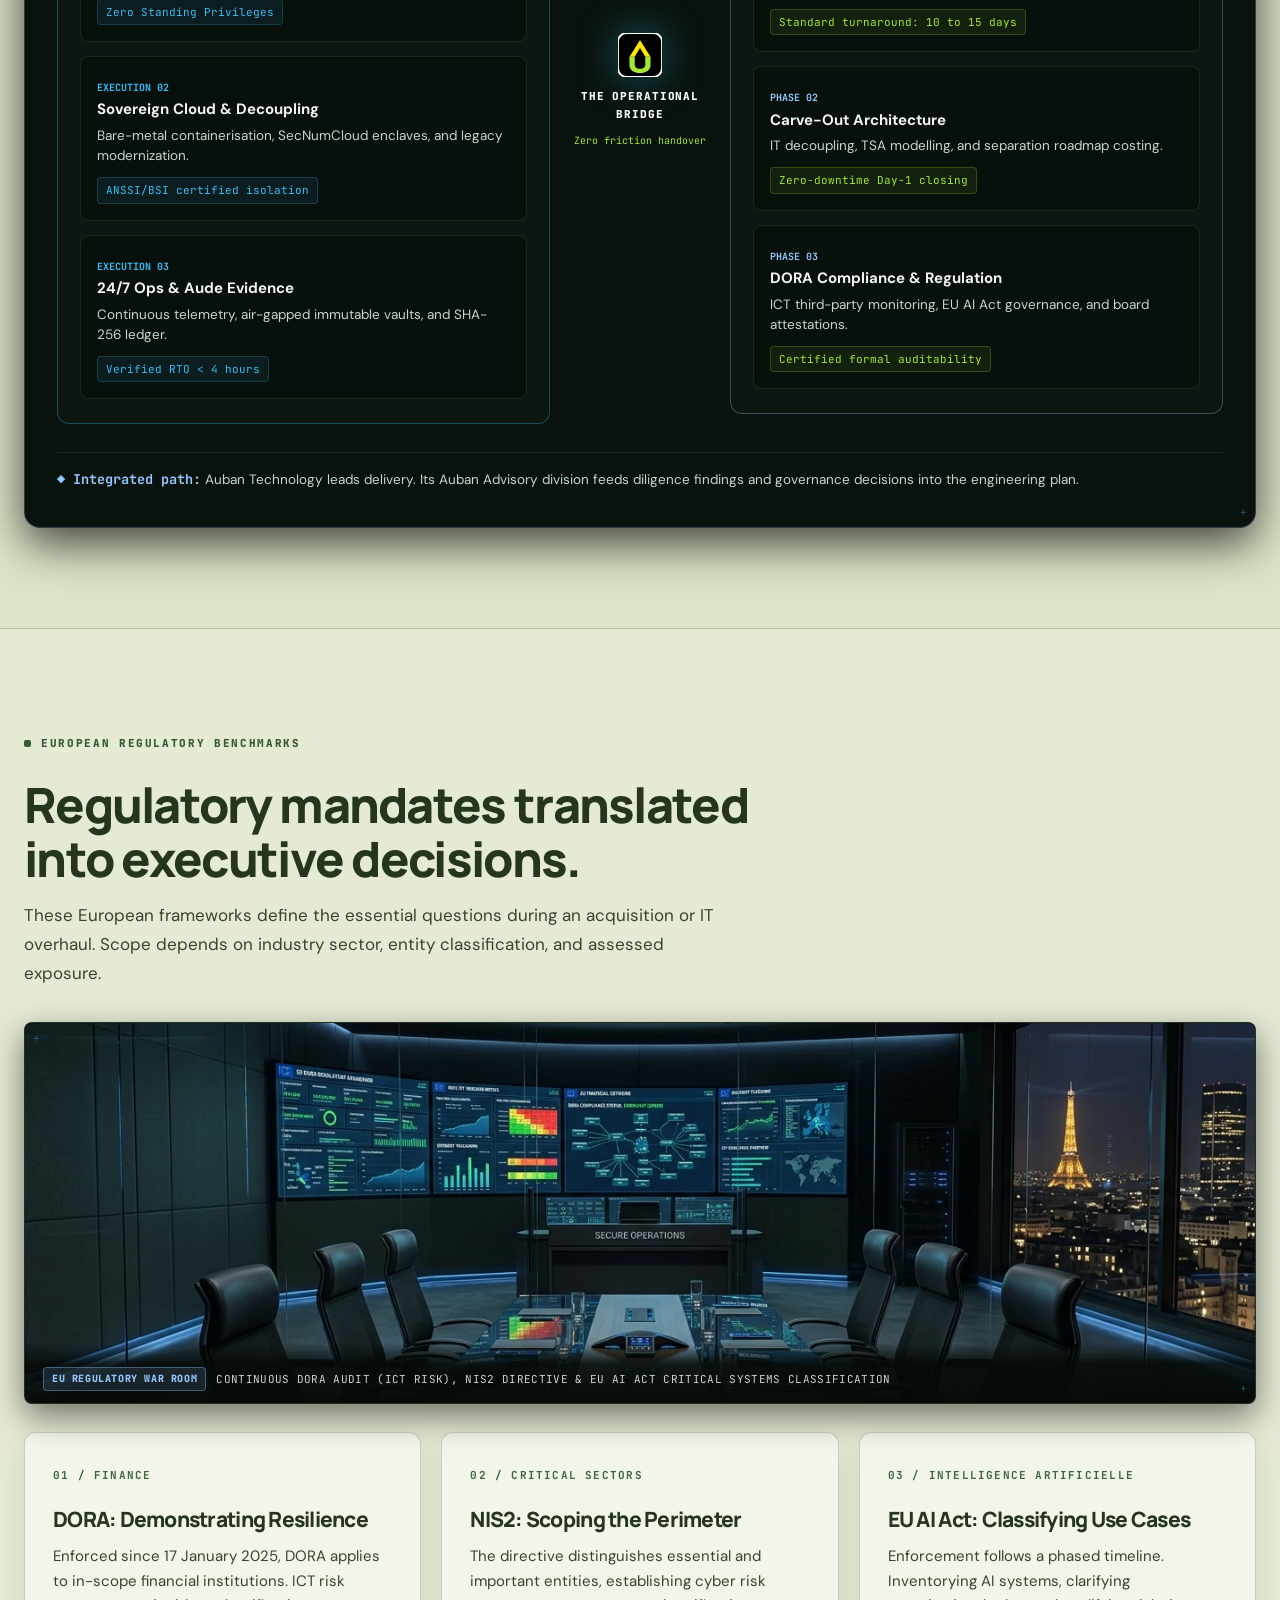
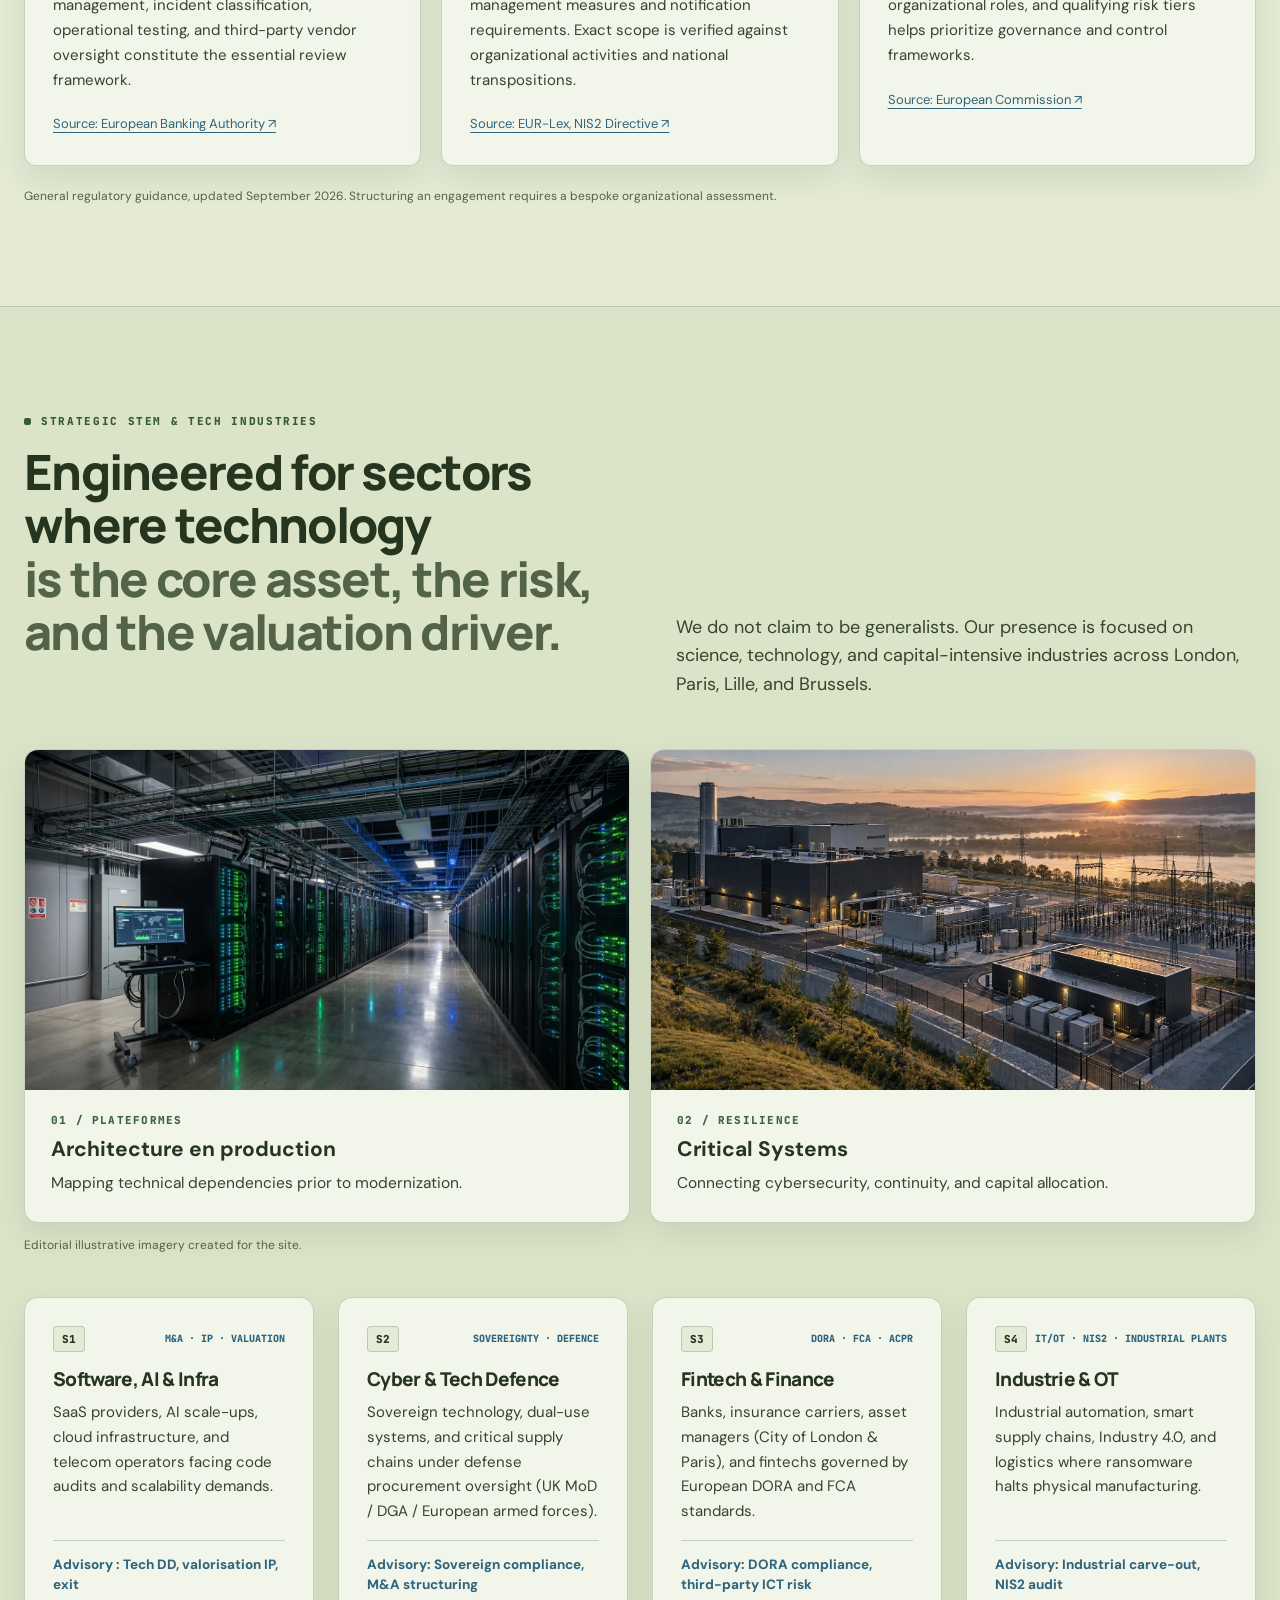
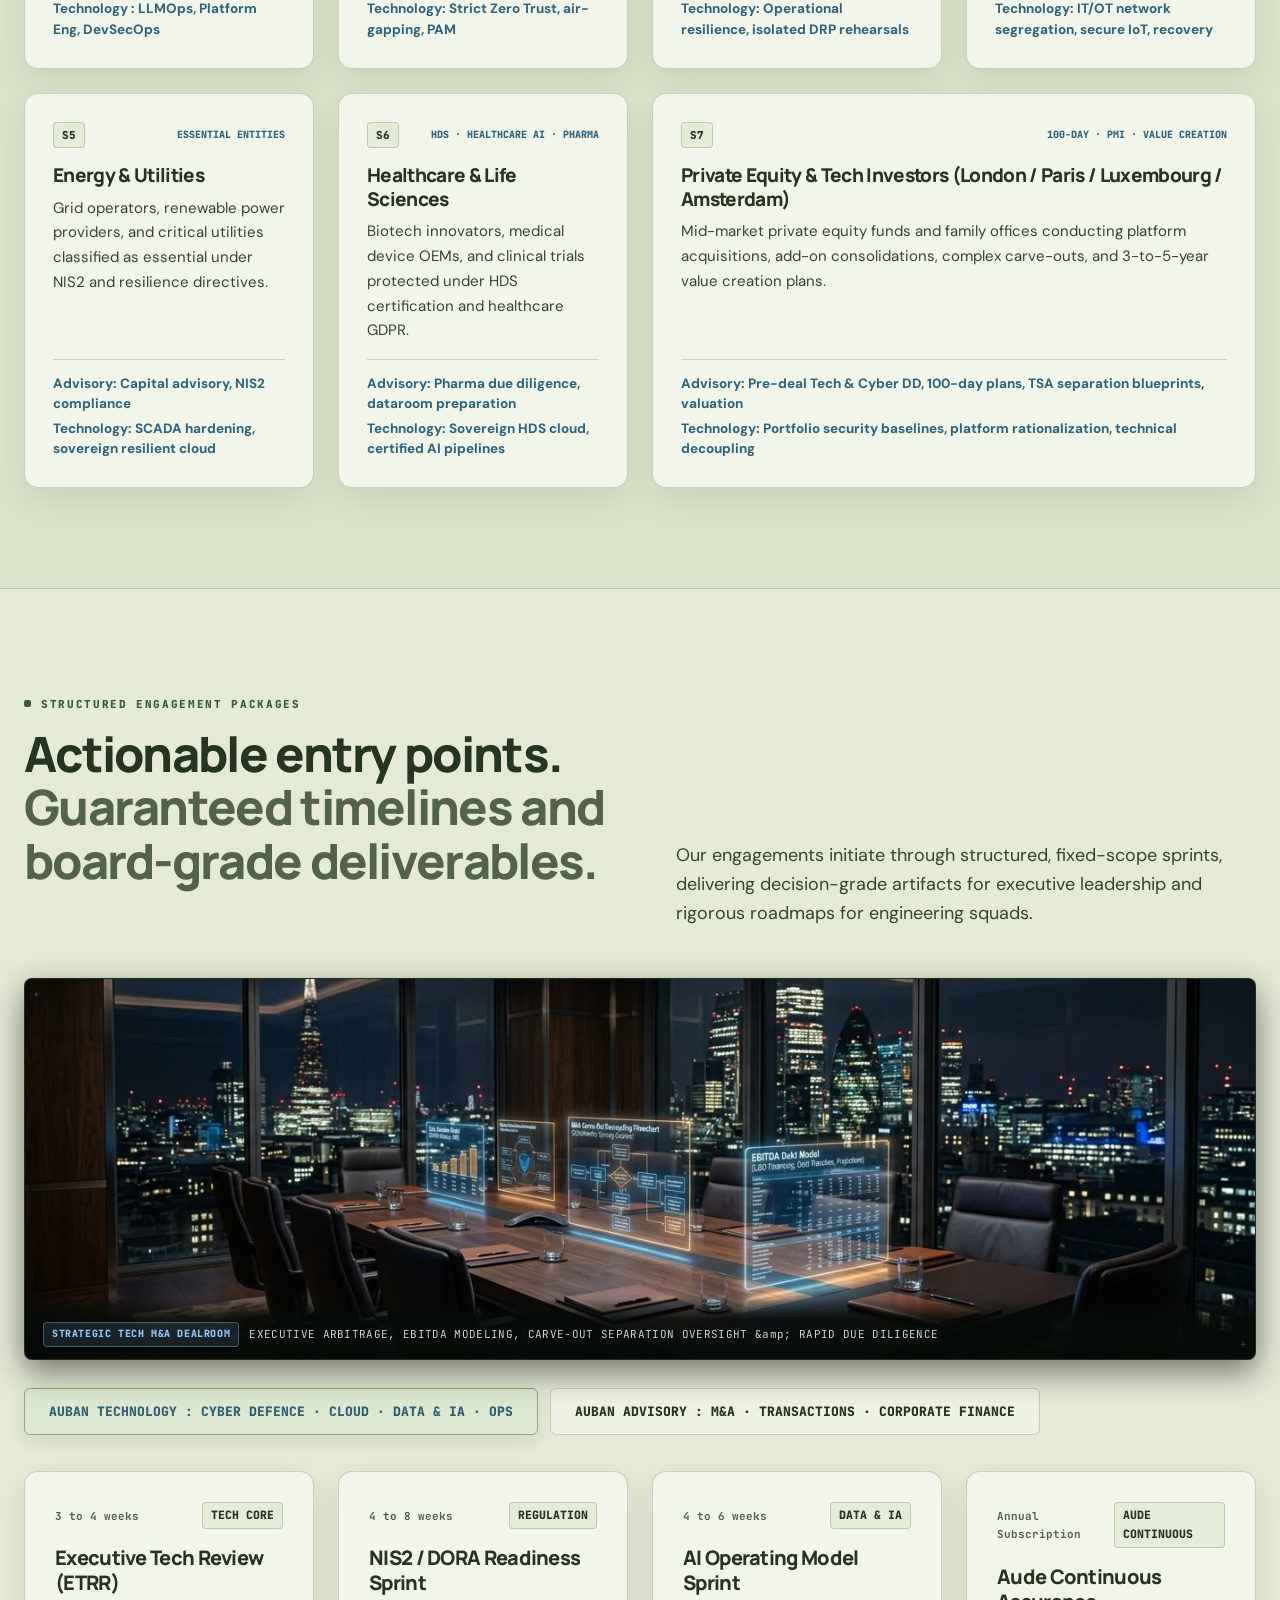
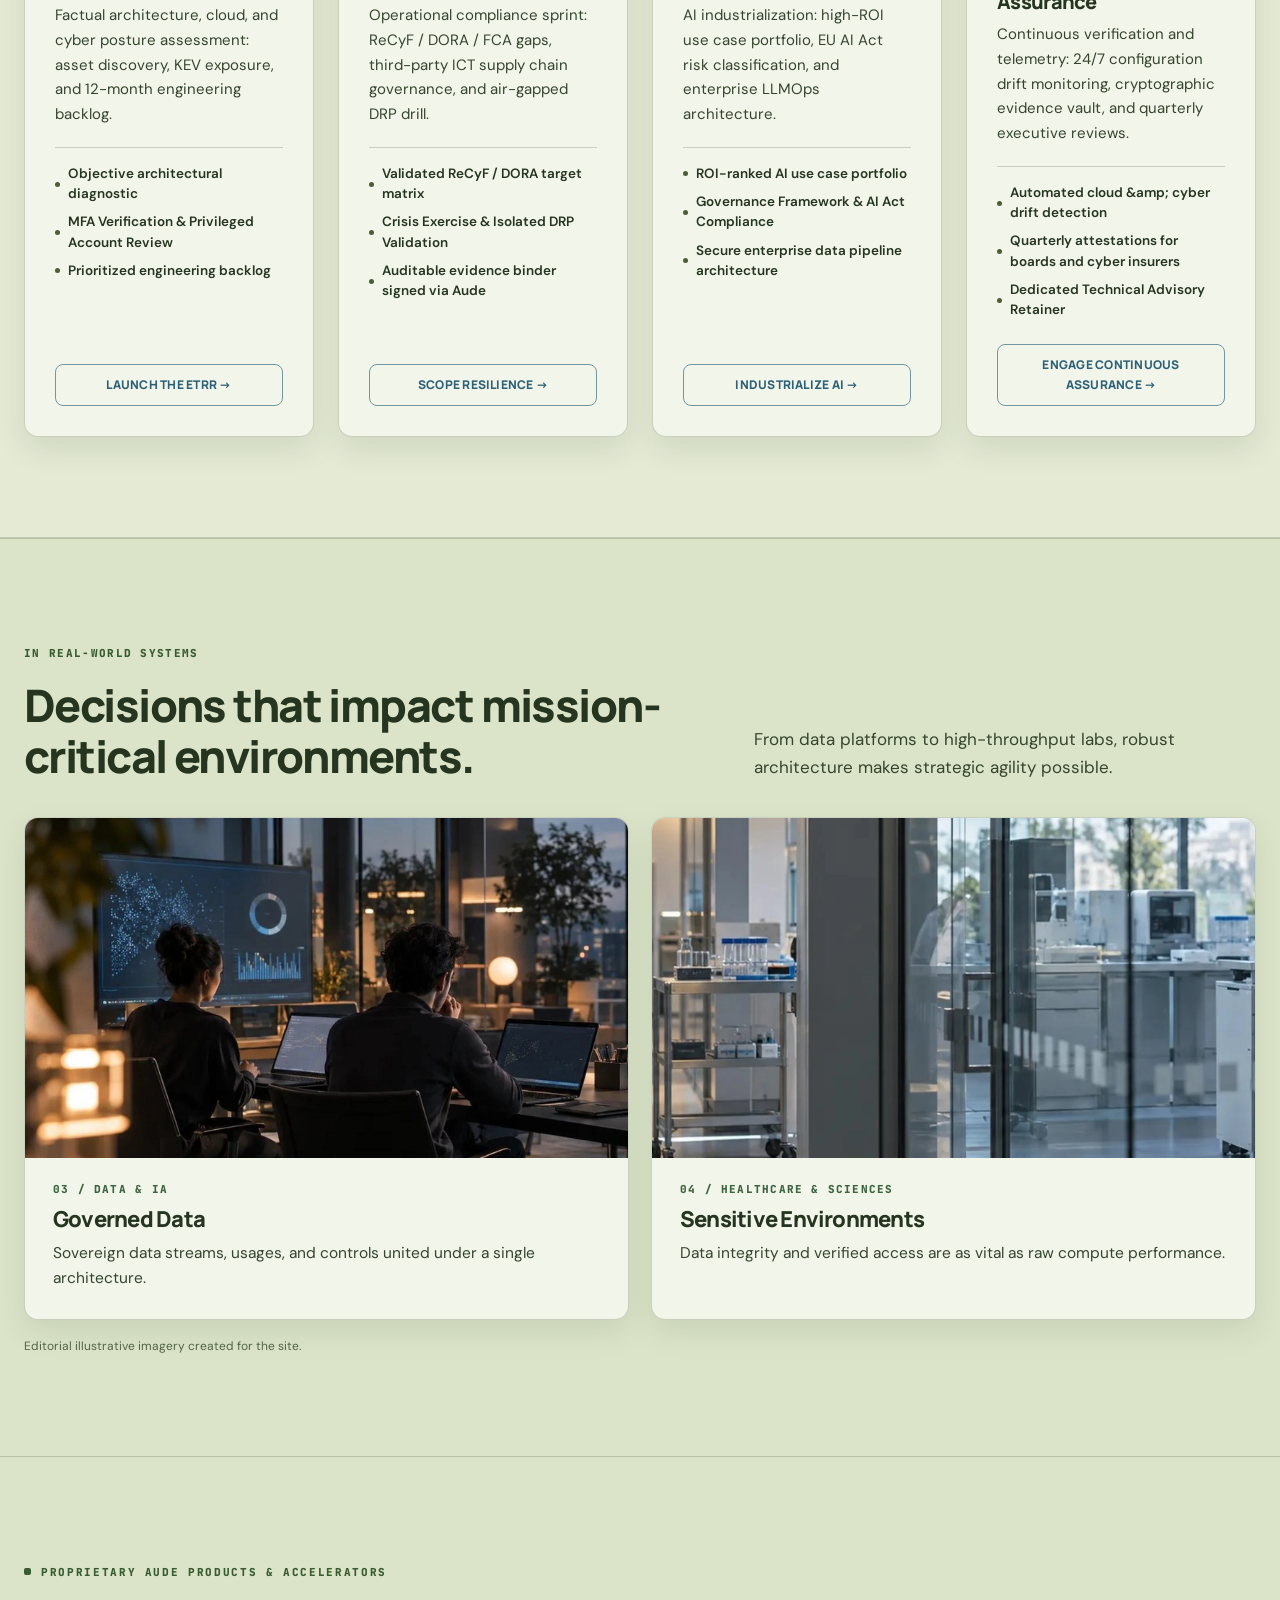
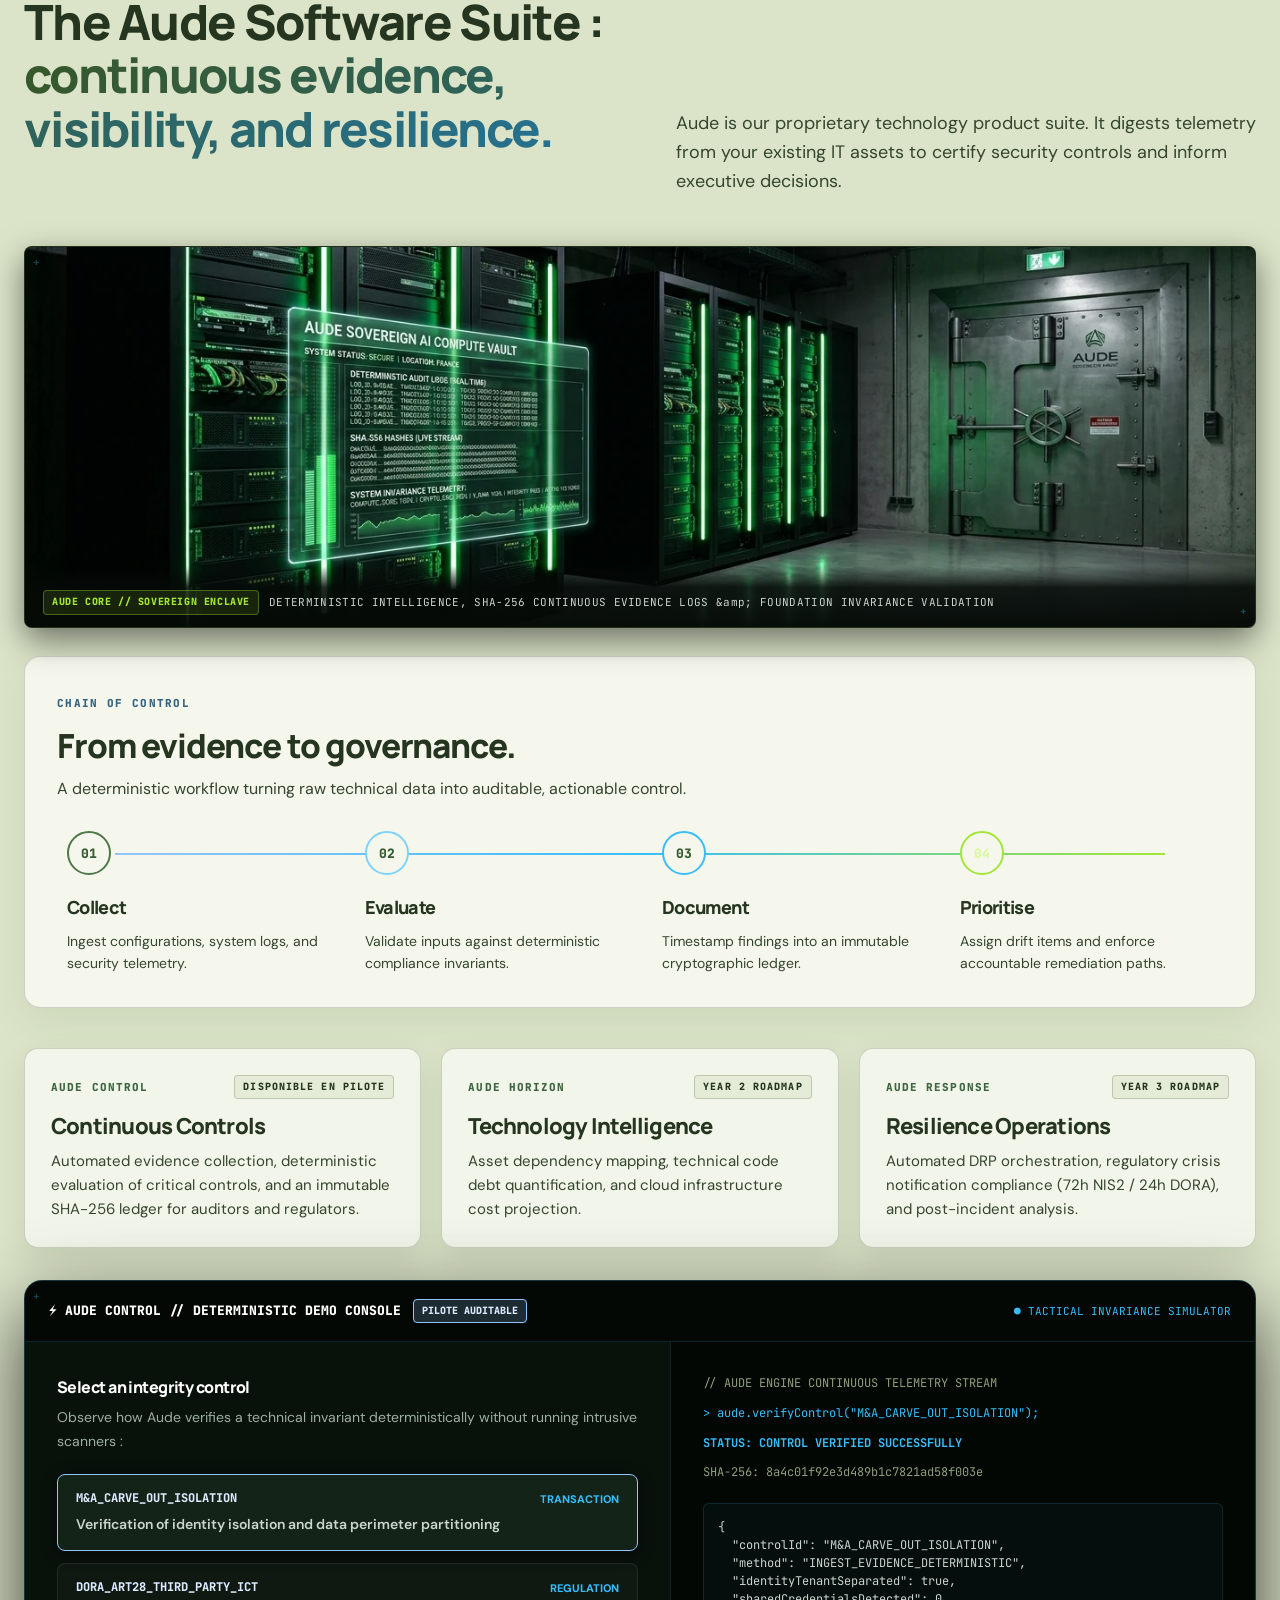
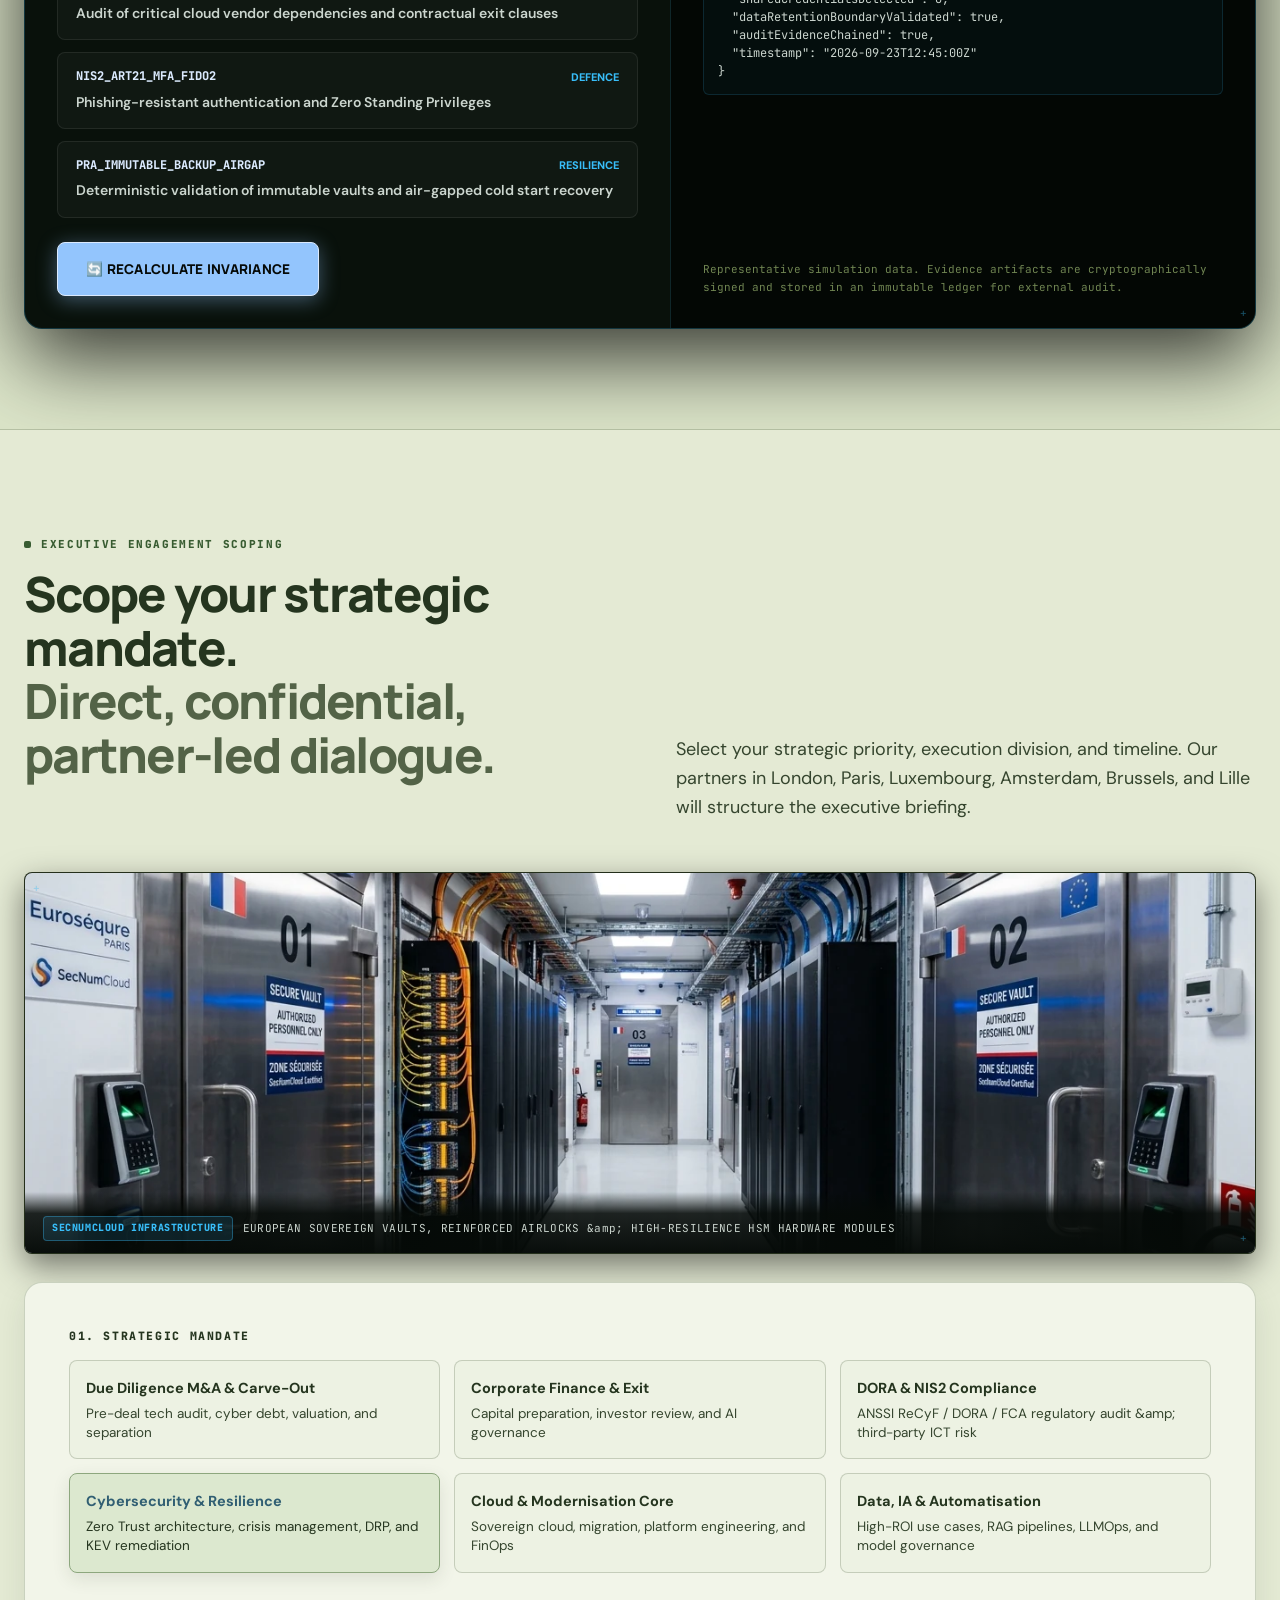
==== commit bd9b7e61: "Make Auban Technology the primary site identity" ====
--- a/en.html
+++ b/en.html
@@ -1,11 +1,11 @@
 <!DOCTYPE html>
 
-<html lang="en">
+<html lang="en" data-hierarchy="technology-primary">
 <head>
 <meta charset="utf-8"/>
 <meta content="width=device-width, initial-scale=1.0" name="viewport"/>
-<title>Auban | Strategic Advisory, Transactions &amp; Technology Engineering</title>
-<meta content="Auban unites transaction advisory, cybersecurity, sovereign cloud, data and engineering. From technology due diligence to hands-on deployment and continuous controls." name="description"/>
+<title>Auban Technology | Cyber, cloud, data &amp; Auban Advisory division</title>
+<meta name="description" content="Auban Technology designs, secures and operates critical systems. Its Auban Advisory division supports transactions, technology diligence and strategic decisions.">
 <link href="https://auban.fr/" rel="canonical"/>
 <link href="https://auban.fr/" hreflang="fr" rel="alternate"/>
 <link href="https://auban.fr/en.html" hreflang="en" rel="alternate"/>
@@ -17,20 +17,20 @@
 <meta content="#000000" name="theme-color"/>
 <!-- OpenGraph Protocol -->
 <meta content="website" property="og:type"/>
-<meta content="Auban" property="og:site_name"/>
+<meta property="og:site_name" content="Auban Technology">
 <meta content="en_GB" property="og:locale"/>
 <meta content="https://auban.fr/en.html" property="og:url"/>
-<meta content="AUBAN ADVISORY : M&amp;A · TRANSACTIONS · CORPORATE FINANCE ┃ AUBAN TECHNOLOGY : CYBER DEFENCE · CLOUD · DATA &amp; AI · OPS" property="og:title"/>
-<meta content="Auban: AUBAN ADVISORY (M&amp;A · Transactions · Corporate Finance) and AUBAN TECHNOLOGY (Cyber Defence · Cloud · Data &amp; AI · Ops). London · Paris · Luxembourg · Amsterdam · Brussels · Lille." property="og:description"/>
-<meta content="https://auban.fr/og-image.png" property="og:image"/>
-<meta content="1200" property="og:image:width"/>
-<meta content="630" property="og:image:height"/>
-<meta content="Auban — Advisory &amp; Technology (London · Paris · Luxembourg · Amsterdam · Bruxelles · Lille)" property="og:image:alt"/>
+<meta property="og:title" content="Auban Technology | Critical engineering &amp; Auban Advisory">
+<meta property="og:description" content="Cyber defence, cloud, data, AI and operations from Auban Technology, with transaction and strategic advice from its Auban Advisory division.">
+<meta property="og:image" content="https://auban.fr/og-technology-v2.png">
+<meta property="og:image:width" content="1731">
+<meta property="og:image:height" content="909">
+<meta property="og:image:alt" content="Auban Technology and its Auban Advisory division">
 <!-- Twitter / X Card Protocol -->
 <meta content="summary_large_image" name="twitter:card"/>
-<meta content="AUBAN ADVISORY : M&amp;A · TRANSACTIONS · CORPORATE FINANCE ┃ AUBAN TECHNOLOGY : CYBER DEFENCE · CLOUD · DATA &amp; AI · OPS" name="twitter:title"/>
-<meta content="Auban: AUBAN ADVISORY (M&amp;A · Transactions · Corporate Finance) and AUBAN TECHNOLOGY (Cyber Defence · Cloud · Data &amp; AI · Ops). London · Paris · Luxembourg · Amsterdam · Brussels · Lille." name="twitter:description"/>
-<meta content="https://auban.fr/og-image.png" name="twitter:image"/>
+<meta name="twitter:title" content="Auban Technology | Critical engineering &amp; Auban Advisory">
+<meta name="twitter:description" content="Cyber defence, cloud, data, AI and operations from Auban Technology, with transaction and strategic advice from its Auban Advisory division.">
+<meta name="twitter:image" content="https://auban.fr/og-technology-v2.png">
 <!-- Institutional Schema.org Structured Data -->
 <script type="application/ld+json">
   {
@@ -39,36 +39,76 @@
       {
         "@type": "Organization",
         "@id": "https://auban.fr/#organization",
-        "name": "Auban",
-        "alternateName": "Auban Advisory & Technology",
+        "name": "Auban Technology",
+        "alternateName": "Auban",
         "url": "https://auban.fr/",
-        "logo": "https://auban.fr/og-image.png",
-        "image": "https://auban.fr/og-image.png",
-        "description": "Technology advisory and engineering firm combining Auban Advisory (M&A, Transactions, Corporate Finance) and Auban Technology (Cyber Defence, Sovereign Cloud, Data & AI, 24/7 Ops).",
+        "logo": "https://auban.fr/apple-touch-icon.png",
+        "image": "https://auban.fr/og-technology-v2.png",
+        "description": "Auban Technology is the primary cyber, cloud, data and operations platform. Auban Advisory is its strategic and technology diligence division.",
         "email": "info@auban.fr",
         "telephone": "+33758585705",
         "address": [
-          { "@type": "PostalAddress", "addressLocality": "London", "addressCountry": "GB" },
-          { "@type": "PostalAddress", "addressLocality": "Paris", "addressCountry": "FR" },
-          { "@type": "PostalAddress", "addressLocality": "Luxembourg", "addressCountry": "LU" },
-      { "@type": "PostalAddress", "addressLocality": "Amsterdam", "addressCountry": "NL" },
-          { "@type": "PostalAddress", "addressLocality": "Bruxelles", "addressCountry": "BE" },
-          { "@type": "PostalAddress", "addressLocality": "Lille", "addressCountry": "FR" }
+          {
+            "@type": "PostalAddress",
+            "addressLocality": "London",
+            "addressCountry": "GB"
+          },
+          {
+            "@type": "PostalAddress",
+            "addressLocality": "Paris",
+            "addressCountry": "FR"
+          },
+          {
+            "@type": "PostalAddress",
+            "addressLocality": "Luxembourg",
+            "addressCountry": "LU"
+          },
+          {
+            "@type": "PostalAddress",
+            "addressLocality": "Amsterdam",
+            "addressCountry": "NL"
+          },
+          {
+            "@type": "PostalAddress",
+            "addressLocality": "Bruxelles",
+            "addressCountry": "BE"
+          },
+          {
+            "@type": "PostalAddress",
+            "addressLocality": "Lille",
+            "addressCountry": "FR"
+          }
         ],
-        "areaServed": ["GB", "FR", "NL", "BE", "EU"]
+        "areaServed": [
+          "GB",
+          "FR",
+          "NL",
+          "BE",
+          "EU"
+        ],
+        "department": {
+          "@type": "Organization",
+          "name": "Auban Advisory",
+          "description": "Strategic and technology transaction advisory division of Auban Technology."
+        }
       },
       {
         "@type": "WebSite",
         "@id": "https://auban.fr/#website",
         "url": "https://auban.fr/",
-        "name": "Auban",
-        "publisher": { "@id": "https://auban.fr/#organization" },
-        "inLanguage": ["fr-FR", "en-GB", "nl-NL"]
+        "name": "Auban Technology",
+        "publisher": {
+          "@id": "https://auban.fr/#organization"
+        },
+        "inLanguage": [
+          "fr-FR",
+          "en-GB",
+          "nl-NL"
+        ]
       }
     ]
   }
-  
-      </script>
+  </script>
 <link href="https://fonts.googleapis.com" rel="preconnect"/>
 <link crossorigin="" href="https://fonts.gstatic.com" rel="preconnect"/>
 <link href="https://fonts.googleapis.com/css2?family=DM+Sans:ital,opsz,wght@0,9..40,300..900;1,9..40,300..900&amp;family=JetBrains+Mono:wght@400;600;700;800&amp;family=Manrope:wght@400;600;700;800;900&amp;display=swap" rel="stylesheet"/>
@@ -3288,13 +3328,13 @@
 <div class="top-command-ribbon">
 <div class="container command-ribbon-inner">
 <div class="ribbon-unit">
+<span class="ribbon-kicker kicker-tech">AUBAN TECHNOLOGY</span>
+<span class="ribbon-desc">CYBER DEFENCE · CLOUD · DATA &amp; AI · OPS</span>
+</div>
+<div class="ribbon-sep">┃</div>
+<div class="ribbon-unit">
 <span class="ribbon-kicker kicker-advisory">AUBAN ADVISORY</span>
 <span class="ribbon-desc">CORPORATE ADVISORY · TECH M&amp;A · STRATEGY</span>
-</div>
-<div class="ribbon-sep">┃</div>
-<div class="ribbon-unit">
-<span class="ribbon-kicker kicker-tech">AUBAN TECHNOLOGY</span>
-<span class="ribbon-desc">CYBER DEFENCE · CLOUD · DATA &amp; AI · OPS</span>
 </div>
 <div class="ribbon-sep">┃</div>
 <div class="ribbon-hubs">
@@ -3329,13 +3369,13 @@
 </svg>
 <div class="brand-text-block">
 <span class="brand-text-title">AUBAN</span>
-<span class="brand-text-sub">ADVISORY &amp; TECHNOLOGY</span>
+<span class="brand-text-sub">TECHNOLOGY · ADVISORY DIVISION</span>
 </div>
 </a>
 </div>
 <nav aria-label="Main navigation" class="header-nav">
+<a class="nav-link nav-tech" href="#divisions" onclick="setScoperDivision('tech')">Auban Technology</a>
 <a class="nav-link nav-advisory" href="#divisions" onclick="setScoperDivision('advisory')">Auban Advisory</a>
-<a class="nav-link nav-tech" href="#divisions" onclick="setScoperDivision('tech')">Auban Technology</a>
 <a class="nav-link" href="#bridge">Operational Bridge</a>
 <a class="nav-link" href="#careers">Careers</a>
 <a class="nav-link" href="#partnerships">Partnerships</a>
@@ -3343,8 +3383,8 @@
 </nav>
 <div class="header-actions">
 <div class="header-dual-cta">
+<button class="header-cta-tech" onclick="openOutlookPopout('technology')" title="Ouvrir briefing Outlook Technology" type="button">Tech Squads ↗</button>
 <button class="header-cta-advisory" onclick="openOutlookPopout('advisory')" title="Ouvrir briefing Outlook Advisory" type="button">Advisory Mandate ↗</button>
-<button class="header-cta-tech" onclick="openOutlookPopout('technology')" title="Ouvrir briefing Outlook Technology" type="button">Tech Squads ↗</button>
 </div>
 <div class="header-lang-wrap">
 <div aria-label="Language Selector" class="lang-switcher">
@@ -3365,15 +3405,15 @@
 <a class="lang-btn" href="nl.html">NL</a>
 </div>
 </div>
+<a href="#divisions" onclick="setScoperDivision('tech')">AUBAN TECHNOLOGY : CYBER DEFENCE · CLOUD · DATA &amp; IA · OPS</a>
 <a href="#divisions" onclick="setScoperDivision('advisory')">AUBAN ADVISORY: CORPORATE ADVISORY &amp; TECH M&amp;A</a>
-<a href="#divisions" onclick="setScoperDivision('tech')">AUBAN TECHNOLOGY : CYBER DEFENCE · CLOUD · DATA &amp; IA · OPS</a>
 <a href="#bridge">The Operational Bridge</a>
 <a href="#careers">Careers &amp; Recruitment</a>
 <a href="#partnerships">Strategic Partnerships</a>
 <a href="#contact">Contact &amp; Engagement Scoping</a>
 <div style="padding: 10px 0; display:flex; gap:8px;">
+<button class="header-cta-tech" onclick="openOutlookPopout('technology')" style="flex:1;" type="button">Outlook Tech ↗</button>
 <button class="header-cta-advisory" onclick="openOutlookPopout('advisory')" style="flex:1;" type="button">Outlook Advisory ↗</button>
-<button class="header-cta-tech" onclick="openOutlookPopout('technology')" style="flex:1;" type="button">Outlook Tech ↗</button>
 </div>
 </nav>
 </details>
@@ -3387,50 +3427,46 @@
 <div class="container hero-grid">
 <div class="hero-content">
 <div class="hero-pill-cluster">
+<span class="hero-pill hero-pill-tech">
+<span class="pulse-dot" style="color:var(--phosphor-bright);"></span>
+            AUBAN TECHNOLOGY
+          </span>
 <span class="hero-pill hero-pill-advisory">
 <span class="pulse-dot" style="color:var(--brass-light);"></span>
             AUBAN ADVISORY
           </span>
-<span class="hero-pill hero-pill-tech">
-<span class="pulse-dot" style="color:var(--phosphor-bright);"></span>
-            AUBAN TECHNOLOGY
-          </span>
 <span class="hero-pill hero-pill-london">
             LONDON · PARIS · AMSTERDAM · BRUSSELS · LILLE
           </span>
 </div>
-<h1>
-          Strategy meets <span class="highlight-military">execution.</span>
-</h1>
-<p class="hero-lead">
-          Auban bridges investment decisions with technological execution. <strong>Auban Advisory</strong> steers transactions, valuation risks, and governance mandates. <strong>Auban Technology</strong> architects, secures, and operates the resulting critical systems.
-        </p>
+<h1>Auban Technology.<br><span class="highlight-military">Decide, build, protect.</span></h1>
+<p class="hero-lead"><strong>Auban Technology</strong> designs, secures and operates critical systems across cloud, cyber defence and data. <strong>Auban Advisory</strong>, its consulting division, clarifies transactions, risk and governance decisions that guide the engineering work.</p>
 <div class="hero-actions">
+<button class="btn btn-phosphor" onclick="openOutlookPopout('technology')" type="button">
+            Deploy Auban Technology (Cyber &amp; Ops) ↗ Outlook
+          </button>
 <button class="btn btn-brass" onclick="openOutlookPopout('advisory')" type="button">
             Auban Advisory Mandate (Tech &amp; M&amp;A Advisory) ↗ Outlook
           </button>
-<button class="btn btn-phosphor" onclick="openOutlookPopout('technology')" type="button">
-            Deploy Auban Technology (Cyber &amp; Ops) ↗ Outlook
-          </button>
 </div>
 <div class="hero-dual-cards">
+<div class="hero-subcard hero-subcard-tech">
+<span class="hero-subcard-kicker text-phosphor">AUBAN TECHNOLOGY</span>
+<strong>CYBER DEFENCE · CLOUD · DATA &amp; AI · OPS</strong>
+<p>Security architecture, resilient cloud platforms, data engineering, and AI operations, with clear single-source accountability for execution and controls.</p>
+</div>
 <div class="hero-subcard hero-subcard-advisory">
 <span class="hero-subcard-kicker text-brass">AUBAN ADVISORY</span>
 <strong>CORPORATE ADVISORY · TECH M&amp;A · DUE DILIGENCE</strong>
 <p>Board &amp; investor advisory: pre-acquisition tech due diligence, separation planning, digital asset valuation, and regulatory risk mapping.</p>
 </div>
-<div class="hero-subcard hero-subcard-tech">
-<span class="hero-subcard-kicker text-phosphor">AUBAN TECHNOLOGY</span>
-<strong>CYBER DEFENCE · CLOUD · DATA &amp; AI · OPS</strong>
-<p>Security architecture, resilient cloud platforms, data engineering, and AI operations, with clear single-source accountability for execution and controls.</p>
-</div>
 </div>
 </div>
 <!-- INTERACTIVE MILITARY RADAR BLUEPRINT -->
 <div class="execution-visual-box crosshair-corner" id="visualContainer">
 <div class="visual-topbar">
 <div class="visual-topbar-left">
-<span>◆ AUBAN // ADVISORY TO DELIVERY MODEL</span>
+<span>◆ AUBAN TECHNOLOGY // ADVISORY DIVISION</span>
 </div>
 <div class="visual-topbar-right">
 <span class="pulse-dot" style="color:var(--phosphor-bright);"></span>
@@ -3439,8 +3475,8 @@
 </div>
 <div class="visual-mode-tabs" role="tablist">
 <button class="visual-mode-tab active" data-mode="dual" type="button">01. Integrated Model</button>
-<button class="visual-mode-tab" data-mode="advisory" type="button">02. Auban Advisory (M&amp;A)</button>
-<button class="visual-mode-tab tab-tech" data-mode="technology" type="button">03. Auban Technology (Cyber / Ops)</button>
+<button class="visual-mode-tab tab-tech" data-mode="technology" type="button">02. Auban Technology (Cyber / Ops)</button>
+<button class="visual-mode-tab" data-mode="advisory" type="button">03. Auban Advisory (M&amp;A)</button>
 <button class="visual-mode-tab tab-tech" data-mode="evidence" type="button">04. Aude Evidence (Audit)</button>
 </div>
 <div class="visual-svg-wrap">
@@ -3529,6 +3565,13 @@
 </g>
 </svg>
 </div>
+<div class="diag-badge diag-bottom">
+<div class="diag-icon text-phosphor">🛡️</div>
+<div>
+<strong id="diagBottomTitle">Auban Technology : Cyber Defence · Cloud · Data &amp; IA · Ops</strong>
+<span id="diagBottomSub">Zero Trust, Sovereign Cloud, LLMOps &amp; Continuous Resilience</span>
+</div>
+</div>
 <div class="diag-badge diag-top">
 <div class="diag-icon text-brass">⚔️</div>
 <div>
@@ -3536,17 +3579,10 @@
 <span id="diagTopSub">Due Diligence, Carve-Outs, Valuations &amp; Restructuring</span>
 </div>
 </div>
-<div class="diag-badge diag-bottom">
-<div class="diag-icon text-phosphor">🛡️</div>
-<div>
-<strong id="diagBottomTitle">Auban Technology : Cyber Defence · Cloud · Data &amp; IA · Ops</strong>
-<span id="diagBottomSub">Zero Trust, Sovereign Cloud, LLMOps &amp; Continuous Resilience</span>
-</div>
-</div>
 <div class="visual-footer-bar">
 <div class="footer-code">
 <span class="footer-prompt">&gt;</span>
-<code id="visualCodeLine">auban.deploy({ advisory: "deals_and_capital", technology: "cyber_defence_cloud_ia_ops", hubs: "LONDON_PARIS_LUXEMBOURG_AMSTERDAM_BRUXELLES_LILLE" });</code>
+<code id="visualCodeLine">auban.deploy({ technology: "cyber_defence_cloud_ia_ops", advisory: "deals_and_capital", hubs: "LONDON_PARIS_LUXEMBOURG_AMSTERDAM_BRUXELLES_LILLE" });</code>
 </div>
 <div class="footer-pill">
 <span class="pulse-dot" style="color:var(--phosphor-bright);"></span>
@@ -3565,17 +3601,17 @@
 </div>
 <div class="belief-badges">
 <div class="belief-badge-item">
+<div class="badge-glyph badge-glyph-tech">TECH</div>
+<div>
+<strong>Auban Technology</strong>
+<span>Cyber Defence · Cloud · Data &amp; AI · Ops &amp; Resilience</span>
+</div>
+</div>
+<div class="belief-badge-item">
 <div class="badge-glyph">ADV</div>
 <div>
 <strong>Auban Advisory</strong>
 <span>M&amp;A · Transactions · Corporate Finance · Diligence &amp; Compliance</span>
-</div>
-</div>
-<div class="belief-badge-item">
-<div class="badge-glyph badge-glyph-tech">TECH</div>
-<div>
-<strong>Auban Technology</strong>
-<span>Cyber Defence · Cloud · Data &amp; AI · Ops &amp; Resilience</span>
 </div>
 </div>
 <div class="belief-badge-item">
@@ -3606,21 +3642,105 @@
 <span class="eyebrow-rule"></span>
             COMMERCIAL ARCHI-STRUCTURE
           </div>
-<h2>
-            Two elite platforms.
-            <br/>
-<span style="color:var(--ink-muted);">One single accountability for outcomes.</span>
-</h2>
-</div>
-<p>
-          Most consultancies advise without knowing how to build. IT service providers execute without understanding valuation. Auban unifies financial advisory and technology engineering under unified governance operating from London, Paris, Luxembourg, Amsterdam, Brussels, and Lille.
-        </p>
+<h2>Auban Technology leads delivery.<br><span style="color:var(--ink-muted);">Auban Advisory guides the decision.</span></h2>
+</div>
+<p>Auban Technology owns architecture, security and operations. Its Auban Advisory division provides technology diligence and strategic advice to boards and investors. Both teams work to one decision and delivery plan.</p>
 </div>
 <div class="dual-division-grid">
 <!-- DIVISION 1: AUBAN ADVISORY -->
+<article class="division-card card-tech crosshair-corner">
+<div>
+<span class="division-badge badge-phosphor">PRIMARY PLATFORM // AUBAN TECHNOLOGY</span>
+<h3>Auban Technology</h3>
+<div class="division-tagline">AUBAN TECHNOLOGY : CYBER DEFENCE · CLOUD · DATA &amp; IA · OPS</div>
+<p class="division-desc">
+              We architect, modernize, and operate the critical systems underpinning enterprise valuation: Zero Trust cyber defence, sovereign cloud, governed AI, and continuous 24/7 operations.
+            </p>
+<div class="service-pillars-list">
+<div class="pillar-item">
+<span class="pillar-bullet">01</span>
+<div>
+<strong>Cybersecurity, Zero Trust &amp; Cyber Defence</strong>
+<p>Zero Trust strategy, phishing-resistant IAM (FIDO2), cloud security posture, isolated DRP rehearsals, and verified KEV remediation.</p>
+</div>
+</div>
+<div class="pillar-item">
+<span class="pillar-bullet">02</span>
+<div>
+<strong>Cloud Souverain, Plateformes &amp; Digital Core</strong>
+<p>Hybrid and sovereign cloud architectures (SecNumCloud / European sovereign regions), legacy modernization, platform engineering, and FinOps.</p>
+</div>
+</div>
+<div class="pillar-item">
+<span class="pillar-bullet">03</span>
+<div>
+<strong>Data d'Entreprise, IA &amp; LLMOps</strong>
+<p>Secure enterprise data platforms, LLMOps, private RAG pipelines, autonomous agents, and algorithmic governance.</p>
+</div>
+</div>
+<div class="pillar-item">
+<span class="pillar-bullet">04</span>
+<div>
+<strong>Digital Engineering &amp; Critical Systems</strong>
+<p>Advanced software engineering, modern APIs, industrial DevSecOps pipelines, and 24/7 site reliability engineering (SRE).</p>
+</div>
+</div>
+<div class="pillar-item">
+<span class="pillar-bullet">05</span>
+<div>
+<strong>Technology Operations (Ops) &amp; Continuous MCO</strong>
+<p>24/7 continuous operations, SLO-driven management, continuous configuration drift monitoring via Aude, and senior knowledge transfer.</p>
+</div>
+</div>
+</div>
+</div>
+<!-- ZERO TRUST DEFENSE-IN-DEPTH DIAGRAM -->
+<div class="technical-blueprint-card crosshair-corner">
+<div class="blueprint-header">
+<span class="blueprint-kicker blueprint-kicker-tech">BLUEPRINT // SOVEREIGN DEFENCE-IN-DEPTH</span>
+<span class="blueprint-badge badge-tech-stream">NATO-GRADE ZERO TRUST STANDARD</span>
+</div>
+<div class="blueprint-media-banner">
+<img alt="Zero Trust architecture and sovereign SOC monitoring Auban Technology" class="blueprint-picture" height="941" loading="lazy" src="assets/zerotrust-defense.webp" width="1672"/>
+<div class="blueprint-picture-caption">
+<span class="caption-tag caption-tag-tech">ZERO TRUST MATRIX</span>
+<span>Sovereign SOC telemetry, dynamic micro-segmentation, and NATO-grade cyber resilience</span>
+</div>
+</div>
+<div class="defense-layers-grid">
+<div class="defense-layer-item">
+<div class="layer-num">LAYER 01 // IAM</div>
+<strong>Hardware-Bound Identity</strong>
+<p>Physical FIDO2 keys, zero permanent passwords, Just-In-Time (JIT) privilege elevation.</p>
+</div>
+<div class="defense-layer-item">
+<div class="layer-num">LAYER 02 // NETWORK</div>
+<strong>Network Micro-Segmentation</strong>
+<p>Strict OT/IT isolation, "Never Trust, Always Verify" policy, mTLS encryption.</p>
+</div>
+<div class="defense-layer-item">
+<div class="layer-num">LAYER 03 // CLOUD</div>
+<strong>Cloud Souverain &amp; Enclaves</strong>
+<p>SecNumCloud qualified hosting, confidential computing (TEE), customer-held encryption keys.</p>
+</div>
+<div class="defense-layer-item">
+<div class="layer-num">LAYER 04 // RESILIENCE</div>
+<strong>Air-Gapped Immutable Vault</strong>
+<p>Air-gapped immutable WORM backups, continuous 4h DRP restore rehearsals, Aude invariance attestation.</p>
+</div>
+</div>
+</div>
+<div class="division-card-footer">
+<span class="buyers-label">Key Stakeholders: CIOs · CTOs · CISOs · COOs</span>
+<a class="btn btn-phosphor" href="#cadrage" onclick="setScoperDivision('tech')">
+              Deploy Auban Technology →
+            </a>
+</div>
+</article>
+<!-- DIVISION 2: AUBAN TECHNOLOGY -->
 <article class="division-card card-advisory crosshair-corner">
 <div>
-<span class="division-badge badge-brass">DIVISION 01 // AUBAN ADVISORY</span>
+<span class="division-badge badge-brass">ADVISORY DIVISION // AUBAN ADVISORY</span>
 <h3>Auban Advisory</h3>
 <div class="division-tagline">AUBAN ADVISORY : STRATEGIC CORPORATE ADVISORY · TECH M&amp;A · DUE DILIGENCE</div>
 <p class="division-desc">
@@ -3717,96 +3837,6 @@
             </a>
 </div>
 </article>
-<!-- DIVISION 2: AUBAN TECHNOLOGY -->
-<article class="division-card card-tech crosshair-corner">
-<div>
-<span class="division-badge badge-phosphor">DIVISION 02 // AUBAN TECHNOLOGY</span>
-<h3>Auban Technology</h3>
-<div class="division-tagline">AUBAN TECHNOLOGY : CYBER DEFENCE · CLOUD · DATA &amp; IA · OPS</div>
-<p class="division-desc">
-              We architect, modernize, and operate the critical systems underpinning enterprise valuation: Zero Trust cyber defence, sovereign cloud, governed AI, and continuous 24/7 operations.
-            </p>
-<div class="service-pillars-list">
-<div class="pillar-item">
-<span class="pillar-bullet">01</span>
-<div>
-<strong>Cybersecurity, Zero Trust &amp; Cyber Defence</strong>
-<p>Zero Trust strategy, phishing-resistant IAM (FIDO2), cloud security posture, isolated DRP rehearsals, and verified KEV remediation.</p>
-</div>
-</div>
-<div class="pillar-item">
-<span class="pillar-bullet">02</span>
-<div>
-<strong>Cloud Souverain, Plateformes &amp; Digital Core</strong>
-<p>Hybrid and sovereign cloud architectures (SecNumCloud / European sovereign regions), legacy modernization, platform engineering, and FinOps.</p>
-</div>
-</div>
-<div class="pillar-item">
-<span class="pillar-bullet">03</span>
-<div>
-<strong>Data d'Entreprise, IA &amp; LLMOps</strong>
-<p>Secure enterprise data platforms, LLMOps, private RAG pipelines, autonomous agents, and algorithmic governance.</p>
-</div>
-</div>
-<div class="pillar-item">
-<span class="pillar-bullet">04</span>
-<div>
-<strong>Digital Engineering &amp; Critical Systems</strong>
-<p>Advanced software engineering, modern APIs, industrial DevSecOps pipelines, and 24/7 site reliability engineering (SRE).</p>
-</div>
-</div>
-<div class="pillar-item">
-<span class="pillar-bullet">05</span>
-<div>
-<strong>Technology Operations (Ops) &amp; Continuous MCO</strong>
-<p>24/7 continuous operations, SLO-driven management, continuous configuration drift monitoring via Aude, and senior knowledge transfer.</p>
-</div>
-</div>
-</div>
-</div>
-<!-- ZERO TRUST DEFENSE-IN-DEPTH DIAGRAM -->
-<div class="technical-blueprint-card crosshair-corner">
-<div class="blueprint-header">
-<span class="blueprint-kicker blueprint-kicker-tech">BLUEPRINT // SOVEREIGN DEFENCE-IN-DEPTH</span>
-<span class="blueprint-badge badge-tech-stream">NATO-GRADE ZERO TRUST STANDARD</span>
-</div>
-<div class="blueprint-media-banner">
-<img alt="Zero Trust architecture and sovereign SOC monitoring Auban Technology" class="blueprint-picture" height="941" loading="lazy" src="assets/zerotrust-defense.webp" width="1672"/>
-<div class="blueprint-picture-caption">
-<span class="caption-tag caption-tag-tech">ZERO TRUST MATRIX</span>
-<span>Sovereign SOC telemetry, dynamic micro-segmentation, and NATO-grade cyber resilience</span>
-</div>
-</div>
-<div class="defense-layers-grid">
-<div class="defense-layer-item">
-<div class="layer-num">LAYER 01 // IAM</div>
-<strong>Hardware-Bound Identity</strong>
-<p>Physical FIDO2 keys, zero permanent passwords, Just-In-Time (JIT) privilege elevation.</p>
-</div>
-<div class="defense-layer-item">
-<div class="layer-num">LAYER 02 // NETWORK</div>
-<strong>Network Micro-Segmentation</strong>
-<p>Strict OT/IT isolation, "Never Trust, Always Verify" policy, mTLS encryption.</p>
-</div>
-<div class="defense-layer-item">
-<div class="layer-num">LAYER 03 // CLOUD</div>
-<strong>Cloud Souverain &amp; Enclaves</strong>
-<p>SecNumCloud qualified hosting, confidential computing (TEE), customer-held encryption keys.</p>
-</div>
-<div class="defense-layer-item">
-<div class="layer-num">LAYER 04 // RESILIENCE</div>
-<strong>Air-Gapped Immutable Vault</strong>
-<p>Air-gapped immutable WORM backups, continuous 4h DRP restore rehearsals, Aude invariance attestation.</p>
-</div>
-</div>
-</div>
-<div class="division-card-footer">
-<span class="buyers-label">Key Stakeholders: CIOs · CTOs · CISOs · COOs</span>
-<a class="btn btn-phosphor" href="#cadrage" onclick="setScoperDivision('tech')">
-              Deploy Auban Technology →
-            </a>
-</div>
-</article>
 </div>
 </div>
 </section>
@@ -3819,15 +3849,9 @@
 <span class="eyebrow-rule"></span>
             THE AUBAN OPERATIONAL BRIDGE
           </div>
-<h2 style="color:white;">
-            A unified firm for the transaction
-            <br/>
-<span class="highlight-military">and its operational consequences.</span>
-</h2>
-</div>
-<p style="color:#9cb0a0;">
-          A transaction creates hidden liabilities if infrastructure is vulnerable or impossible to carve out. A technology modernization destroys value if disconnected from valuation economics. Auban bridges both worlds.
-        </p>
+<h2 style="color:white;">Engineering in the lead.<br><span class="highlight-military">Advice that guides each decision.</span></h2>
+</div>
+<p style="color:#9cb0a0;">Auban Technology leads design, security and operations. Its Auban Advisory division supports transactions, governance and the choices that shape the technical path.</p>
 </div>
 <div class="bridge-cards-grid">
 <div class="bridge-step-card">
@@ -3884,35 +3908,35 @@
 <div class="diagram-head">
 <div class="diagram-head-left">
 <span class="diagram-kicker">UNIFIED OPERATIONAL ARCHITECTURE</span>
-<h3>The Continuous Stream: From Diligence Audit to 24/7 Resilience</h3>
+<h3>Auban Technology: engineering to resilience, supported by Auban Advisory</h3>
 </div>
 <span class="diagram-pill">ZERO-FRICTION HANDOVER</span>
 </div>
 <div class="bridge-pipeline-diagram">
 <!-- Column 1: Advisory Stream -->
-<div class="pipeline-column stream-advisory">
+<div class="pipeline-column stream-tech">
 <div class="pipeline-header">
-<span class="stream-badge">AUBAN ADVISORY</span>
-<h4>GOUVERNANCE &amp; TRANSACTIONS</h4>
+<span class="stream-badge badge-tech-stream">AUBAN TECHNOLOGY</span>
+<h4>ENGINEERING &amp; CRITICAL DEFENCE</h4>
 </div>
 <div class="pipeline-nodes">
 <div class="pipeline-node">
-<span class="node-tag">PHASE 01</span>
-<strong>Pre-Deal Technical Due Diligence</strong>
-<p>Architecture audit, tech debt assessment, hidden liability identification.</p>
-<span class="node-metric">Standard turnaround: 10 to 15 days</span>
+<span class="node-tag tag-tech">EXECUTION 01</span>
+<strong>Hardening Zero Trust &amp; IAM</strong>
+<p>Phishing-resistant FIDO2, zero standing privileges, and crisis gateways.</p>
+<span class="node-metric metric-tech">Zero Standing Privileges</span>
 </div>
 <div class="pipeline-node">
-<span class="node-tag">PHASE 02</span>
-<strong>Carve-Out Architecture</strong>
-<p>IT decoupling, TSA modelling, and separation roadmap costing.</p>
-<span class="node-metric">Zero-downtime Day-1 closing</span>
+<span class="node-tag tag-tech">EXECUTION 02</span>
+<strong>Sovereign Cloud &amp; Decoupling</strong>
+<p>Bare-metal containerisation, SecNumCloud enclaves, and legacy modernization.</p>
+<span class="node-metric metric-tech">ANSSI/BSI certified isolation</span>
 </div>
 <div class="pipeline-node">
-<span class="node-tag">PHASE 03</span>
-<strong>DORA Compliance &amp; Regulation</strong>
-<p>ICT third-party monitoring, EU AI Act governance, and board attestations.</p>
-<span class="node-metric">Certified formal auditability</span>
+<span class="node-tag tag-tech">EXECUTION 03</span>
+<strong>24/7 Ops &amp; Aude Evidence</strong>
+<p>Continuous telemetry, air-gapped immutable vaults, and SHA-256 ledger.</p>
+<span class="node-metric metric-tech">Verified RTO &lt; 4 hours</span>
 </div>
 </div>
 </div>
@@ -3931,36 +3955,34 @@
 </div>
 </div>
 <!-- Column 2: Technology Stream -->
-<div class="pipeline-column stream-tech">
+<div class="pipeline-column stream-advisory">
 <div class="pipeline-header">
-<span class="stream-badge badge-tech-stream">AUBAN TECHNOLOGY</span>
-<h4>ENGINEERING &amp; CRITICAL DEFENCE</h4>
+<span class="stream-badge">AUBAN ADVISORY</span>
+<h4>GOUVERNANCE &amp; TRANSACTIONS</h4>
 </div>
 <div class="pipeline-nodes">
 <div class="pipeline-node">
-<span class="node-tag tag-tech">EXECUTION 01</span>
-<strong>Hardening Zero Trust &amp; IAM</strong>
-<p>Phishing-resistant FIDO2, zero standing privileges, and crisis gateways.</p>
-<span class="node-metric metric-tech">Zero Standing Privileges</span>
+<span class="node-tag">PHASE 01</span>
+<strong>Pre-Deal Technical Due Diligence</strong>
+<p>Architecture audit, tech debt assessment, hidden liability identification.</p>
+<span class="node-metric">Standard turnaround: 10 to 15 days</span>
 </div>
 <div class="pipeline-node">
-<span class="node-tag tag-tech">EXECUTION 02</span>
-<strong>Sovereign Cloud &amp; Decoupling</strong>
-<p>Bare-metal containerisation, SecNumCloud enclaves, and legacy modernization.</p>
-<span class="node-metric metric-tech">ANSSI/BSI certified isolation</span>
+<span class="node-tag">PHASE 02</span>
+<strong>Carve-Out Architecture</strong>
+<p>IT decoupling, TSA modelling, and separation roadmap costing.</p>
+<span class="node-metric">Zero-downtime Day-1 closing</span>
 </div>
 <div class="pipeline-node">
-<span class="node-tag tag-tech">EXECUTION 03</span>
-<strong>24/7 Ops &amp; Aude Evidence</strong>
-<p>Continuous telemetry, air-gapped immutable vaults, and SHA-256 ledger.</p>
-<span class="node-metric metric-tech">Verified RTO &lt; 4 hours</span>
-</div>
-</div>
-</div>
-</div>
-<figcaption class="diagram-footer-caption">
-<span>◆ Integrated Stream:</span> Every finding formulated in Advisory directly feeds the Technology squad backlog. Zero information loss, zero intermediary subcontracting.
-        </figcaption>
+<span class="node-tag">PHASE 03</span>
+<strong>DORA Compliance &amp; Regulation</strong>
+<p>ICT third-party monitoring, EU AI Act governance, and board attestations.</p>
+<span class="node-metric">Certified formal auditability</span>
+</div>
+</div>
+</div>
+</div>
+<figcaption class="diagram-footer-caption"><span>◆ Integrated path:</span> Auban Technology leads delivery. Its Auban Advisory division feeds diligence findings and governance decisions into the engineering plan.</figcaption>
 </figure>
 </div>
 </section>
@@ -4150,11 +4172,78 @@
 </div>
 </div>
 <div class="package-tabs">
-<button class="pkg-tab-btn active tab-pkg-adv" data-pkg="advisory" type="button">Auban Advisory : M&amp;A · Transactions · Corporate Finance</button>
-<button class="pkg-tab-btn tab-pkg-tech" data-pkg="tech" type="button">Auban Technology : Cyber Defence · Cloud · Data &amp; IA · Ops</button>
+<button class="pkg-tab-btn active tab-pkg-tech" data-pkg="tech" type="button">Auban Technology : Cyber Defence · Cloud · Data &amp; IA · Ops</button>
+<button class="pkg-tab-btn tab-pkg-adv" data-pkg="advisory" type="button">Auban Advisory : M&amp;A · Transactions · Corporate Finance</button>
 </div>
 <!-- ADVISORY PACKAGES -->
-<div class="packages-grid" id="pkgGridAdvisory">
+<div class="packages-grid" id="pkgGridTech" >
+<div class="package-card">
+<div>
+<div class="pkg-top">
+<span class="pkg-dur">3 to 4 weeks</span>
+<span class="pkg-band">TECH CORE</span>
+</div>
+<h3>Executive Tech Review (ETRR)</h3>
+<p>Factual architecture, cloud, and cyber posture assessment: asset discovery, KEV exposure, and 12-month engineering backlog.</p>
+<div class="pkg-deliverables">
+<div class="pkg-deliv-item"><span class="pkg-dot"></span> Objective architectural diagnostic</div>
+<div class="pkg-deliv-item"><span class="pkg-dot"></span> MFA Verification &amp; Privileged Account Review</div>
+<div class="pkg-deliv-item"><span class="pkg-dot"></span> Prioritized engineering backlog</div>
+</div>
+</div>
+<a class="btn btn-outline-phosphor" href="#cadrage" onclick="selectPackageScope('Executive Tech Review (ETRR)')" style="font-size:12px; padding:10px 16px;">Launch the ETRR →</a>
+</div>
+<div class="package-card">
+<div>
+<div class="pkg-top">
+<span class="pkg-dur">4 to 8 weeks</span>
+<span class="pkg-band">REGULATION</span>
+</div>
+<h3>NIS2 / DORA Readiness Sprint</h3>
+<p>Operational compliance sprint: ReCyF / DORA / FCA gaps, third-party ICT supply chain governance, and air-gapped DRP drill.</p>
+<div class="pkg-deliverables">
+<div class="pkg-deliv-item"><span class="pkg-dot"></span> Validated ReCyF / DORA target matrix</div>
+<div class="pkg-deliv-item"><span class="pkg-dot"></span> Crisis Exercise &amp; Isolated DRP Validation</div>
+<div class="pkg-deliv-item"><span class="pkg-dot"></span> Auditable evidence binder signed via Aude</div>
+</div>
+</div>
+<a class="btn btn-outline-phosphor" href="#cadrage" onclick="selectPackageScope('Sprint NIS2 / DORA')" style="font-size:12px; padding:10px 16px;">Scope resilience →</a>
+</div>
+<div class="package-card">
+<div>
+<div class="pkg-top">
+<span class="pkg-dur">4 to 6 weeks</span>
+<span class="pkg-band">DATA &amp; IA</span>
+</div>
+<h3>AI Operating Model Sprint</h3>
+<p>AI industrialization: high-ROI use case portfolio, EU AI Act risk classification, and enterprise LLMOps architecture.</p>
+<div class="pkg-deliverables">
+<div class="pkg-deliv-item"><span class="pkg-dot"></span> ROI-ranked AI use case portfolio</div>
+<div class="pkg-deliv-item"><span class="pkg-dot"></span> Governance Framework &amp; AI Act Compliance</div>
+<div class="pkg-deliv-item"><span class="pkg-dot"></span> Secure enterprise data pipeline architecture</div>
+</div>
+</div>
+<a class="btn btn-outline-phosphor" href="#cadrage" onclick="selectPackageScope('Sprint IA &amp; Gouvernance')" style="font-size:12px; padding:10px 16px;">Industrialize AI →</a>
+</div>
+<div class="package-card">
+<div>
+<div class="pkg-top">
+<span class="pkg-dur">Annual Subscription</span>
+<span class="pkg-band">AUDE CONTINUOUS</span>
+</div>
+<h3>Aude Continuous Assurance</h3>
+<p>Continuous verification and telemetry: 24/7 configuration drift monitoring, cryptographic evidence vault, and quarterly executive reviews.</p>
+<div class="pkg-deliverables">
+<div class="pkg-deliv-item"><span class="pkg-dot"></span> Automated cloud &amp;amp; cyber drift detection</div>
+<div class="pkg-deliv-item"><span class="pkg-dot"></span> Quarterly attestations for boards and cyber insurers</div>
+<div class="pkg-deliv-item"><span class="pkg-dot"></span> Dedicated Technical Advisory Retainer</div>
+</div>
+</div>
+<a class="btn btn-outline-phosphor" href="#cadrage" onclick="selectPackageScope('Assurance Continue Aude')" style="font-size:12px; padding:10px 16px;">Engage Continuous Assurance →</a>
+</div>
+</div>
+<!-- TECHNOLOGY PACKAGES -->
+<div class="packages-grid" id="pkgGridAdvisory" style="display:none;">
 <div class="package-card">
 <div>
 <div class="pkg-top">
@@ -4218,73 +4307,6 @@
 </div>
 </div>
 <a class="btn btn-outline-brass" href="#cadrage" onclick="selectPackageScope('Board Briefing Risques')" style="font-size:12px; padding:10px 16px;">Schedule the briefing →</a>
-</div>
-</div>
-<!-- TECHNOLOGY PACKAGES -->
-<div class="packages-grid" id="pkgGridTech" style="display:none;">
-<div class="package-card">
-<div>
-<div class="pkg-top">
-<span class="pkg-dur">3 to 4 weeks</span>
-<span class="pkg-band">TECH CORE</span>
-</div>
-<h3>Executive Tech Review (ETRR)</h3>
-<p>Factual architecture, cloud, and cyber posture assessment: asset discovery, KEV exposure, and 12-month engineering backlog.</p>
-<div class="pkg-deliverables">
-<div class="pkg-deliv-item"><span class="pkg-dot"></span> Objective architectural diagnostic</div>
-<div class="pkg-deliv-item"><span class="pkg-dot"></span> MFA Verification &amp; Privileged Account Review</div>
-<div class="pkg-deliv-item"><span class="pkg-dot"></span> Prioritized engineering backlog</div>
-</div>
-</div>
-<a class="btn btn-outline-phosphor" href="#cadrage" onclick="selectPackageScope('Executive Tech Review (ETRR)')" style="font-size:12px; padding:10px 16px;">Launch the ETRR →</a>
-</div>
-<div class="package-card">
-<div>
-<div class="pkg-top">
-<span class="pkg-dur">4 to 8 weeks</span>
-<span class="pkg-band">REGULATION</span>
-</div>
-<h3>NIS2 / DORA Readiness Sprint</h3>
-<p>Operational compliance sprint: ReCyF / DORA / FCA gaps, third-party ICT supply chain governance, and air-gapped DRP drill.</p>
-<div class="pkg-deliverables">
-<div class="pkg-deliv-item"><span class="pkg-dot"></span> Validated ReCyF / DORA target matrix</div>
-<div class="pkg-deliv-item"><span class="pkg-dot"></span> Crisis Exercise &amp; Isolated DRP Validation</div>
-<div class="pkg-deliv-item"><span class="pkg-dot"></span> Auditable evidence binder signed via Aude</div>
-</div>
-</div>
-<a class="btn btn-outline-phosphor" href="#cadrage" onclick="selectPackageScope('Sprint NIS2 / DORA')" style="font-size:12px; padding:10px 16px;">Scope resilience →</a>
-</div>
-<div class="package-card">
-<div>
-<div class="pkg-top">
-<span class="pkg-dur">4 to 6 weeks</span>
-<span class="pkg-band">DATA &amp; IA</span>
-</div>
-<h3>AI Operating Model Sprint</h3>
-<p>AI industrialization: high-ROI use case portfolio, EU AI Act risk classification, and enterprise LLMOps architecture.</p>
-<div class="pkg-deliverables">
-<div class="pkg-deliv-item"><span class="pkg-dot"></span> ROI-ranked AI use case portfolio</div>
-<div class="pkg-deliv-item"><span class="pkg-dot"></span> Governance Framework &amp; AI Act Compliance</div>
-<div class="pkg-deliv-item"><span class="pkg-dot"></span> Secure enterprise data pipeline architecture</div>
-</div>
-</div>
-<a class="btn btn-outline-phosphor" href="#cadrage" onclick="selectPackageScope('Sprint IA &amp; Gouvernance')" style="font-size:12px; padding:10px 16px;">Industrialize AI →</a>
-</div>
-<div class="package-card">
-<div>
-<div class="pkg-top">
-<span class="pkg-dur">Annual Subscription</span>
-<span class="pkg-band">AUDE CONTINUOUS</span>
-</div>
-<h3>Aude Continuous Assurance</h3>
-<p>Continuous verification and telemetry: 24/7 configuration drift monitoring, cryptographic evidence vault, and quarterly executive reviews.</p>
-<div class="pkg-deliverables">
-<div class="pkg-deliv-item"><span class="pkg-dot"></span> Automated cloud &amp;amp; cyber drift detection</div>
-<div class="pkg-deliv-item"><span class="pkg-dot"></span> Quarterly attestations for boards and cyber insurers</div>
-<div class="pkg-deliv-item"><span class="pkg-dot"></span> Dedicated Technical Advisory Retainer</div>
-</div>
-</div>
-<a class="btn btn-outline-phosphor" href="#cadrage" onclick="selectPackageScope('Assurance Continue Aude')" style="font-size:12px; padding:10px 16px;">Engage Continuous Assurance →</a>
 </div>
 </div>
 </div>
@@ -4476,7 +4498,7 @@
 <div class="scoper-step">
 <span class="scoper-step-title">01. STRATEGIC MANDATE</span>
 <div class="scoper-options-grid">
-<button class="scoper-btn active" data-step="mandate" data-val="mna" type="button">
+<button class="scoper-btn" data-step="mandate" data-val="mna" type="button">
 <strong>Due Diligence M&amp;A &amp; Carve-Out</strong>
 <span>Pre-deal tech audit, cyber debt, valuation, and separation</span>
 </button>
@@ -4488,7 +4510,7 @@
 <strong>DORA &amp; NIS2 Compliance</strong>
 <span>ANSSI ReCyF / DORA / FCA regulatory audit &amp;amp; third-party ICT risk</span>
 </button>
-<button class="scoper-btn" data-step="mandate" data-val="cyber" type="button">
+<button class="scoper-btn active" data-step="mandate" data-val="cyber" type="button">
 <strong>Cybersecurity &amp; Resilience</strong>
 <span>Zero Trust architecture, crisis management, DRP, and KEV remediation</span>
 </button>
@@ -4506,13 +4528,13 @@
 <div class="scoper-step">
 <span class="scoper-step-title">02. PRIMARY DIVISION</span>
 <div class="scoper-options-grid">
-<button class="scoper-btn active" data-step="division" data-val="advisory" type="button">
+<button class="scoper-btn active" data-step="division" data-val="technology" type="button">
+<strong>Auban Technology</strong>
+<span>CYBER DEFENCE · CLOUD · DATA &amp; AI · OPS</span>
+</button>
+<button class="scoper-btn" data-step="division" data-val="advisory" type="button">
 <strong>Auban Advisory</strong>
 <span>M&amp;A · TRANSACTIONS · CORPORATE FINANCE</span>
-</button>
-<button class="scoper-btn" data-step="division" data-val="technology" type="button">
-<strong>Auban Technology</strong>
-<span>CYBER DEFENCE · CLOUD · DATA &amp; AI · OPS</span>
 </button>
 <button class="scoper-btn" data-step="division" data-val="integrated" type="button">
 <strong>Integrated Program (Advisory + Technology)</strong>
@@ -4560,7 +4582,7 @@
 <div class="scoper-summary-tray">
 <div class="summary-text-block">
 <strong>Executive Briefing Summary</strong>
-<p id="scoperSummaryText">Mandate: M&amp;A Due Diligence · Division: Auban Advisory: M&amp;A · Transactions · Corporate Finance · Profile: Mid-Market · Horizon: Urgent (&lt;30d)</p>
+<p id="scoperSummaryText">Mandate: Cyber Security &amp; Resilience · Division: Auban Technology · Profile: Mid-Market · Timing: Urgent (&lt;30 days)</p>
 </div>
 <a class="btn btn-brass" href="mailto:info@auban.fr?subject=Demande%20de%20cadrage%20Auban&amp;body=Bonjour%20%C3%A0%20l%27%C3%A9quipe%20Auban," id="scoperMailtoBtn">
             Submit confidential brief →
@@ -4587,10 +4609,8 @@
 </div>
 <div class="faq-grid">
 <div class="faq-card">
-<h4>How do Auban Advisory and Auban Technology operate together?</h4>
-<p>
-            Auban is a dual-platform firm operating under single-source accountability. Auban Advisory leads financial analyses, M&amp;A due diligence, regulatory compliance, and architectural strategy. Auban Technology deploys senior engineering squads to secure, modernize, and operate mission-critical platforms. Your transactions eliminate friction between executive decision and engineering delivery.
-          </p>
+<h4>What is Auban Advisory's role within Auban Technology?</h4>
+<p>Auban Technology is the primary platform: its teams design, secure and operate critical systems. Auban Advisory is its consulting division. It advises leaders and investors on transactions, technology diligence and governance, and passes its findings into the engineering plan.</p>
 </div>
 <div class="faq-card">
 <h4>Can you mobilize rapidly for urgent M&amp;A Due Diligence deadlines?</h4>
@@ -4642,6 +4662,26 @@
 <!-- Position 1: Advisory Lead -->
 <article class="career-card crosshair-corner">
 <div class="career-header">
+<span class="division-badge badge-tech">AUBAN TECHNOLOGY // CYBER DEFENCE</span>
+<span class="career-location">Luxembourg · Paris · Bruxelles</span>
+</div>
+<h3>Engagement Director — Cyber Defence &amp; DORA / NIS2 Resilience</h3>
+<p class="career-desc">
+            Architecting and supervising Zero Trust environments, crisis isolation protocols, digital operational resilience testing (DORA Art. 26/28), and hostile-condition persistence for banking and industrial platforms.
+          </p>
+<ul class="career-tags">
+<li>Zero Trust</li>
+<li>DORA / NIS2</li>
+<li>ANSSI ReCyF</li>
+<li>Defence Architecture</li>
+</ul>
+<button class="btn btn-phosphor" onclick="openOutlookPopout('technology', 'Candidature : Directeur de Mission Cyber Defence &amp; DORA')" type="button">
+            Postuler via Outlook ↗
+          </button>
+</article>
+<!-- Position 2: Cyber Defence Principal -->
+<article class="career-card crosshair-corner">
+<div class="career-header">
 <span class="division-badge badge-brass">AUBAN ADVISORY // SENIOR LEAD</span>
 <span class="career-location">London · Paris · Luxembourg</span>
 </div>
@@ -4656,26 +4696,6 @@
 <li>Private Equity</li>
 </ul>
 <button class="btn btn-brass" onclick="openOutlookPopout('advisory', 'Candidature : Principal Tech Corporate Consultancy')" type="button">
-            Postuler via Outlook ↗
-          </button>
-</article>
-<!-- Position 2: Cyber Defence Principal -->
-<article class="career-card crosshair-corner">
-<div class="career-header">
-<span class="division-badge badge-tech">AUBAN TECHNOLOGY // CYBER DEFENCE</span>
-<span class="career-location">Luxembourg · Paris · Bruxelles</span>
-</div>
-<h3>Engagement Director — Cyber Defence &amp; DORA / NIS2 Resilience</h3>
-<p class="career-desc">
-            Architecting and supervising Zero Trust environments, crisis isolation protocols, digital operational resilience testing (DORA Art. 26/28), and hostile-condition persistence for banking and industrial platforms.
-          </p>
-<ul class="career-tags">
-<li>Zero Trust</li>
-<li>DORA / NIS2</li>
-<li>ANSSI ReCyF</li>
-<li>Defence Architecture</li>
-</ul>
-<button class="btn btn-phosphor" onclick="openOutlookPopout('technology', 'Candidature : Directeur de Mission Cyber Defence &amp; DORA')" type="button">
             Postuler via Outlook ↗
           </button>
 </article>
@@ -4869,7 +4889,7 @@
 <option value="advisory_dd">[Auban Advisory] Pre-Acquisition Tech &amp; Cyber Due Diligence</option>
 <option value="advisory_carveout">[Auban Advisory] IT Carve-Out &amp; Asset Separation</option>
 <option value="advisory_dora">[Auban Advisory] DORA / NIS2 Regulatory Compliance</option>
-<option value="tech_cyber">[Auban Technology] Zero Trust Cyber Defence &amp; Resilience</option>
+<option value="tech_cyber" selected>[Auban Technology] Zero Trust Cyber Defence &amp; Resilience</option>
 <option value="tech_cloud">[Auban Technology] Sovereign Cloud &amp; Digital Core</option>
 <option value="tech_ops">[Auban Technology] 24/7 Operational Maintenance (MCO)</option>
 <option value="integrated">[Integrated Programme] Corporate Advisory + Technology Squad</option>
@@ -5029,13 +5049,23 @@
 <div class="footer-brand">
 <h4>AUBAN</h4>
 <p>
-            Transactions · Technology · Transformation.
-            <br/>
-            The technology firm for transactions, defence, and critical delivery across STEM industries.
-          </p>
+            Technology · Advisory · Resilience.
+            <br/>Auban Technology combines critical engineering with its Auban Advisory consulting division.</p>
 <p style="color:var(--brass-light); font-size:12px; font-family:var(--font-mono); margin-top:12px;">
             London · Paris · Luxembourg · Amsterdam · Brussels · Lille
           </p>
+</div>
+<div class="footer-col">
+<h5>Auban Technology</h5>
+<span style="display:block; font-family:var(--font-mono); font-size:10px; color:var(--phosphor-bright); margin-bottom:12px; font-weight:750;">CYBER DEFENCE · CLOUD · DATA &amp; AI · OPS</span>
+<div class="footer-links">
+<a href="#divisions">Zero Trust Cybersecurity &amp; Cyber Defence</a>
+<a href="#divisions">Cloud Souverain &amp; Digital Core</a>
+<a href="#divisions">Data d'Entreprise &amp; LLMOps</a>
+<a href="#divisions">Digital Engineering &amp; SRE</a>
+<a href="#packages">ETRR Resilience Sprint</a>
+<a href="#aude">Aude Software Platform</a>
+</div>
 </div>
 <div class="footer-col">
 <h5>Auban Advisory</h5>
@@ -5049,18 +5079,6 @@
 <a href="#divisions">Carve-Outs &amp; IT Separations</a>
 <a href="#divisions">DORA, NIS2 &amp; AI Act Compliance</a>
 <a href="#divisions">Target Operating Models (TOM)</a>
-</div>
-</div>
-<div class="footer-col">
-<h5>Auban Technology</h5>
-<span style="display:block; font-family:var(--font-mono); font-size:10px; color:var(--phosphor-bright); margin-bottom:12px; font-weight:750;">CYBER DEFENCE · CLOUD · DATA &amp; AI · OPS</span>
-<div class="footer-links">
-<a href="#divisions">Zero Trust Cybersecurity &amp; Cyber Defence</a>
-<a href="#divisions">Cloud Souverain &amp; Digital Core</a>
-<a href="#divisions">Data d'Entreprise &amp; LLMOps</a>
-<a href="#divisions">Digital Engineering &amp; SRE</a>
-<a href="#packages">ETRR Resilience Sprint</a>
-<a href="#aude">Aude Software Platform</a>
 </div>
 </div>
 <div class="footer-col">
@@ -5106,7 +5124,7 @@
       dual: {
         busAdv: '#93C5FD',
         busTech: '#38BDF8',
-        code: 'auban.deploy({ advisory: "mna_transactions_corporate_finance", technology: "cyber_defence_cloud_ia_ops", hubs: "LONDON_PARIS_LUXEMBOURG_AMSTERDAM_BRUXELLES_LILLE" });',
+        code: 'auban.deploy({ technology: "cyber_defence_cloud_ia_ops", advisory: "mna_transactions_corporate_finance", hubs: "LONDON_PARIS_LUXEMBOURG_AMSTERDAM_BRUXELLES_LILLE" });',
         status: "TACTICAL READINESS : ACTIVE",
         topTitle: "Auban Advisory : M&A · Transactions · Corporate Finance",
         topSub: "M&A, Tech Diligence & Corporate Finance",
@@ -5273,8 +5291,8 @@
 
     // 4. Interactive Scoper Engine
     const scoperState = {
-      mandate: "M&A Due Diligence & Carve-Out",
-      division: "Auban Advisory : M&A · Transactions · Corporate Finance",
+      mandate: "Cybersecurity & Resilience",
+      division: "Auban Technology : Cyber Defence · Cloud · Data & IA · Ops",
       size: "Mid-Market / Enterprise (€50M - €1B)",
       time: "Urgent (Within 15 to 30 days)"
     };
--- a/olive-theme.css
+++ b/olive-theme.css
@@ -1,6 +1,6 @@
 /*
  * Light olive page palette.
- * Dark cards, consoles and photography remain dark to preserve their contrast.
+ * Technical consoles and photography retain their dark treatment for contrast.
  */
 :root {
   --olive-page: #e4ead4;
@@ -168,7 +168,7 @@
   color: #385c31;
 }
 
-/* Dark feature cards stay legible against the new page background. */
+/* Cards are raised gently above the olive page background. */
 .division-card,
 .bridge-step-card,
 .insight-card,
@@ -196,3 +196,226 @@
   min-width: 0;
   overflow-wrap: anywhere;
 }
+
+/* Light olive cards and readable dark type */
+.hero-dual-cards {
+  background: rgba(231, 238, 215, .94);
+  border-color: var(--olive-rule);
+}
+.hero-subcard,
+.division-card,
+.bridge-step-card,
+.insight-card,
+.stem-card,
+.package-card,
+.product-card,
+.visual-story,
+.field-story,
+.scoper-box,
+.faq-card,
+.career-card,
+.career-spontaneous-banner,
+.partnership-card,
+.partnership-cta-box,
+.enquiry-card-form,
+.enquiry-card-channels {
+  background: #f2f5e9;
+  color: var(--olive-ink);
+  border-color: rgba(77, 100, 60, .25);
+  box-shadow: 0 12px 30px rgba(43, 59, 35, .10);
+}
+.card-advisory,
+.card-tech {
+  background: linear-gradient(145deg, #f5f7ed, #e9efdc);
+}
+.hero-subcard:hover,
+.bridge-step-card:hover,
+.stem-card:hover,
+.package-card:hover,
+.career-card:hover {
+  background: #f9faf3;
+  box-shadow: 0 17px 38px rgba(43, 59, 35, .16);
+}
+
+.hero-subcard strong,
+.division-card h3,
+.division-card .pillar-item strong,
+.bridge-step-card h3,
+.insight-card h3,
+.stem-card h3,
+.package-card h3,
+.product-card h3,
+.visual-story strong,
+.field-story h3,
+.faq-card h4,
+.career-card h3,
+.career-spontaneous-banner h4,
+.partnership-card h3,
+.partnership-cta-box h4,
+.enquiry-card-channels h3,
+.summary-text-block strong {
+  color: var(--olive-ink);
+}
+.hero-subcard p,
+.division-desc,
+.division-card .pillar-item p,
+.bridge-step-card p,
+.insight-card p,
+.stem-card p,
+.package-card p,
+.product-card p,
+.visual-story p,
+.field-story p,
+.faq-card p,
+.career-desc,
+.career-spontaneous-banner p,
+.partnership-desc,
+.partnership-cta-box p,
+.enquiry-card-channels p,
+.summary-text-block p {
+  color: var(--olive-copy);
+}
+
+.hero-subcard-kicker,
+.card-advisory .division-tagline,
+.card-tech .division-tagline,
+.bridge-num,
+.insight-card .insight-code,
+.visual-story .story-kicker,
+.field-story .field-index,
+.product-card-kicker,
+.partnership-icon-badge,
+.partnership-benefit span {
+  color: #3d6540;
+}
+.bridge-meta,
+.insight-card a,
+.stem-trigger,
+.mandate-adv,
+.mandate-tech,
+.career-tags li,
+.partnership-benefit {
+  color: #2e647d;
+}
+.stem-code,
+.pkg-band,
+.product-status,
+.career-tags li {
+  background: #e4ebd7;
+  color: var(--olive-ink);
+  border-color: var(--olive-rule);
+}
+.pkg-dur,
+.career-location,
+.buyers-label,
+.channel-label,
+.form-group label {
+  color: var(--olive-muted);
+}
+.pkg-deliv-item,
+.channel-val {
+  color: var(--olive-ink);
+}
+.bridge-output {
+  color: var(--olive-ink);
+  background: #e5ecda;
+}
+.service-pillars-list,
+.division-card-footer,
+.bridge-meta,
+.stem-mandate-split,
+.pkg-deliverables,
+.channel-item {
+  border-color: var(--olive-rule);
+}
+.badge-brass,
+.badge-phosphor,
+.card-advisory .pillar-bullet,
+.card-tech .pillar-bullet {
+  background: #e2ebda;
+  color: #356482;
+  border-color: #a9bdad;
+}
+
+.pkg-tab-btn,
+.scoper-btn,
+.scoper-summary-tray {
+  background: #edf2e3;
+  color: var(--olive-ink);
+  border-color: var(--olive-rule);
+}
+.pkg-tab-btn:hover,
+.scoper-btn:hover,
+.scoper-btn.active,
+.pkg-tab-btn.active {
+  background: #dce8cf;
+  color: var(--olive-ink);
+  border-color: #8da77e;
+  box-shadow: 0 6px 18px rgba(43, 59, 35, .11);
+}
+.pkg-tab-btn.active.tab-pkg-adv,
+.pkg-tab-btn.active.tab-pkg-tech,
+.scoper-btn.active strong {
+  color: #315f73;
+}
+.scoper-step-title,
+.scoper-btn strong,
+.scoper-btn.active span {
+  color: var(--olive-ink);
+}
+.scoper-btn span { color: var(--olive-copy); }
+.partnership-benefit {
+  background: #e7eee0;
+  border-left-color: #56816b;
+}
+.career-tags li { color: #315f73; }
+
+.form-group input,
+.form-group select,
+.form-group textarea,
+.hub-pill,
+.outlook-quick-triggers {
+  background: #e8eedc;
+  color: var(--olive-ink);
+  border-color: var(--olive-rule);
+}
+.hub-pill span { color: #2e647d; }
+.hero-subcard-kicker.text-brass,
+.hero-subcard-kicker.text-phosphor {
+  color: #356482 !important;
+}
+.package-card .btn-outline-brass,
+.package-card .btn-outline-phosphor {
+  color: #2d6177;
+  border-color: #7198a1;
+}
+.package-card .btn-outline-brass:hover,
+.package-card .btn-outline-phosphor:hover {
+  background: #e0eadb;
+}
+
+/* Auban Technology is the primary platform; Advisory is its specialist division. */
+.hero-dual-cards,
+.dual-division-grid {
+  grid-template-columns: minmax(0, 1.12fr) minmax(0, .88fr);
+}
+.hero-subcard-tech {
+  border-left: 4px solid #34829a;
+  box-shadow: 0 8px 22px rgba(37, 70, 66, .08);
+}
+.card-tech {
+  border: 2px solid #8cae9e;
+  box-shadow: 0 20px 48px rgba(43, 76, 55, .15);
+}
+.card-advisory {
+  border: 1px solid var(--olive-rule);
+}
+.brand-text-sub {
+  letter-spacing: .035em;
+}
+@media (max-width: 768px) {
+  .hero-dual-cards,
+  .dual-division-grid {
+    grid-template-columns: minmax(0, 1fr);
+  }
+}
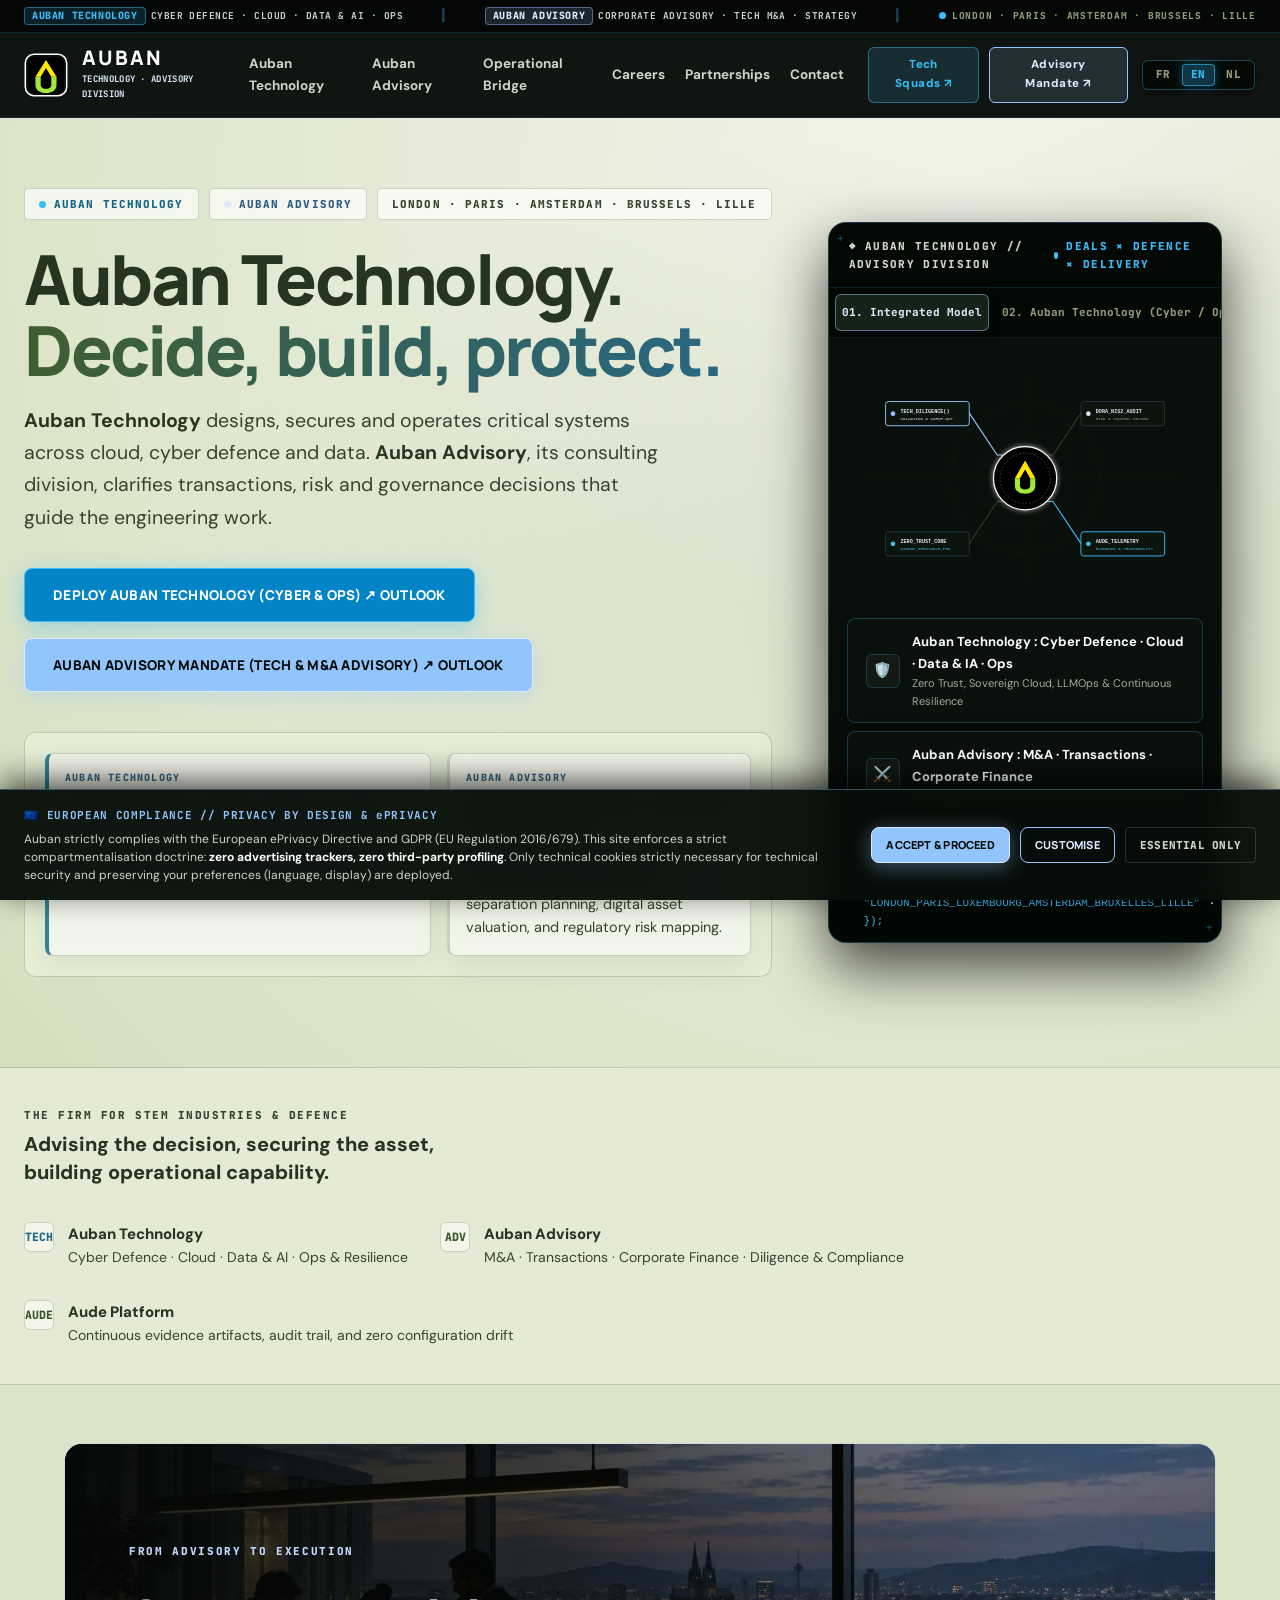
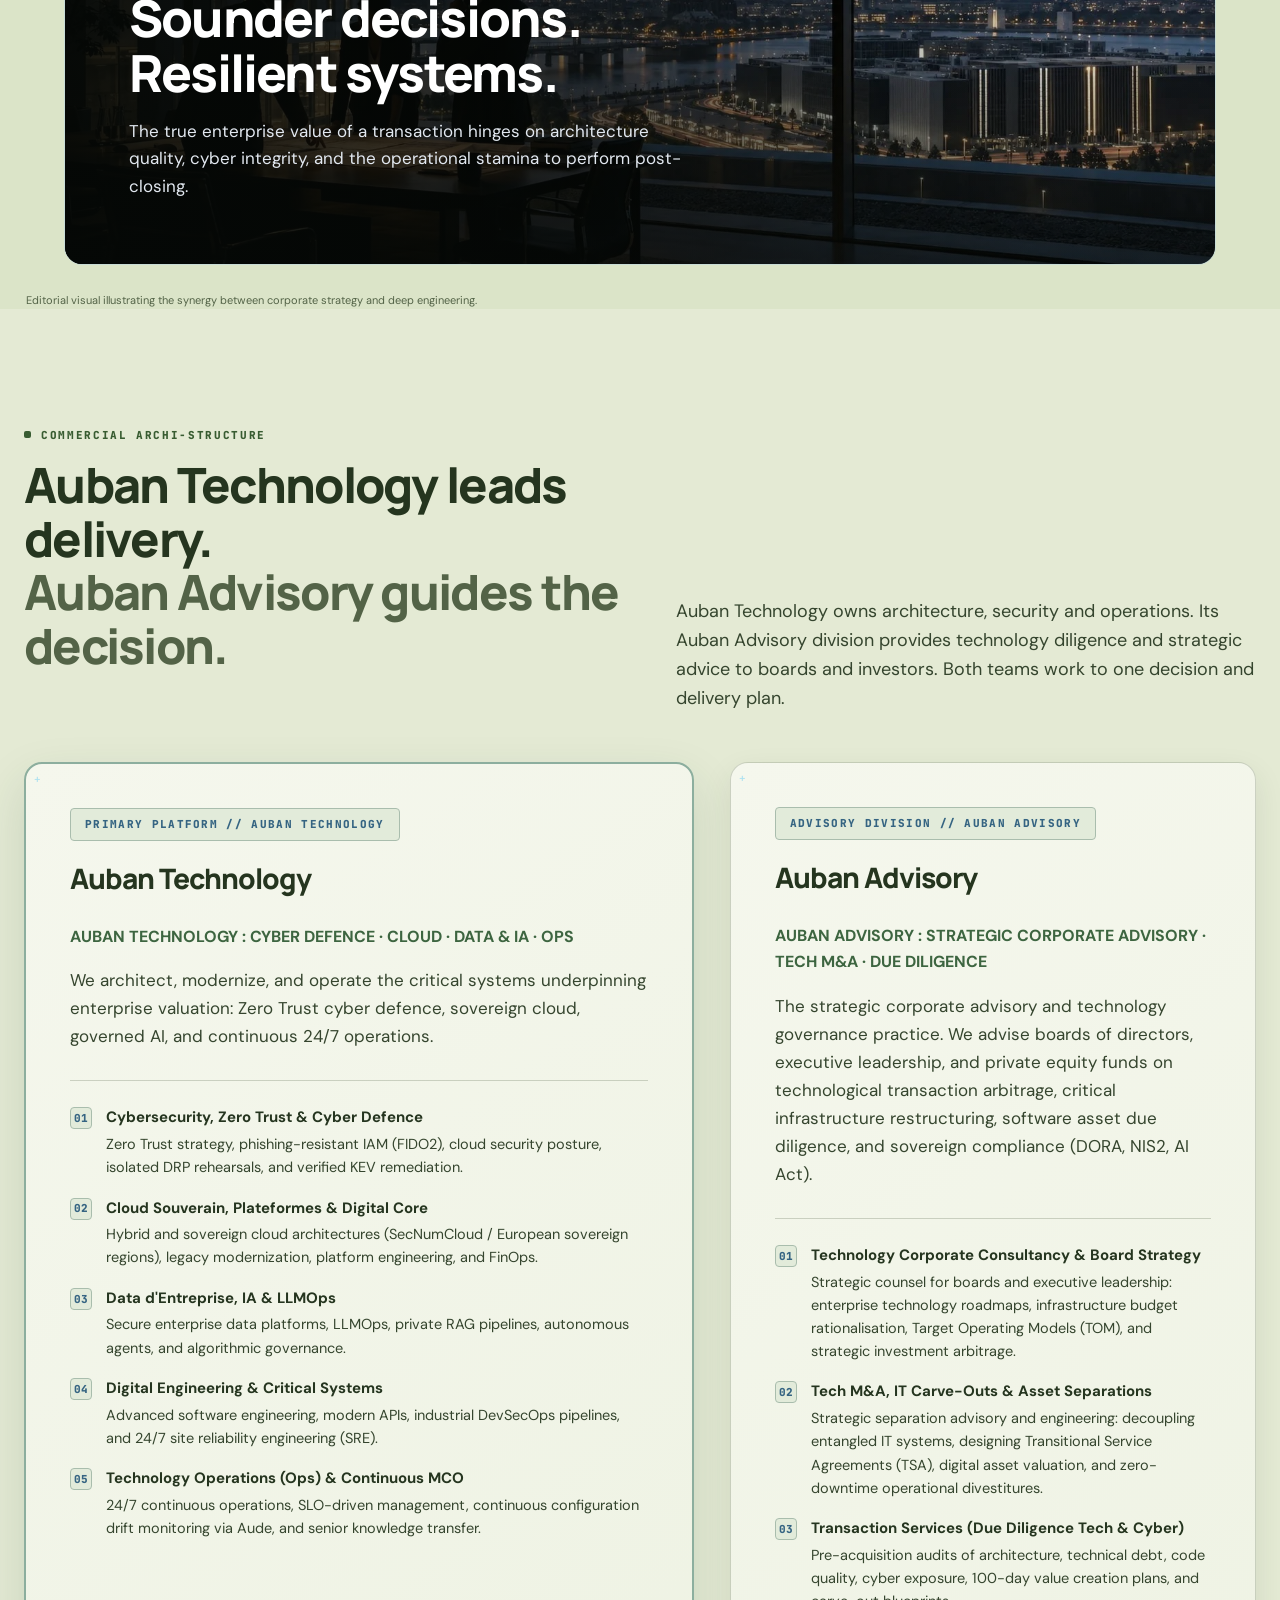
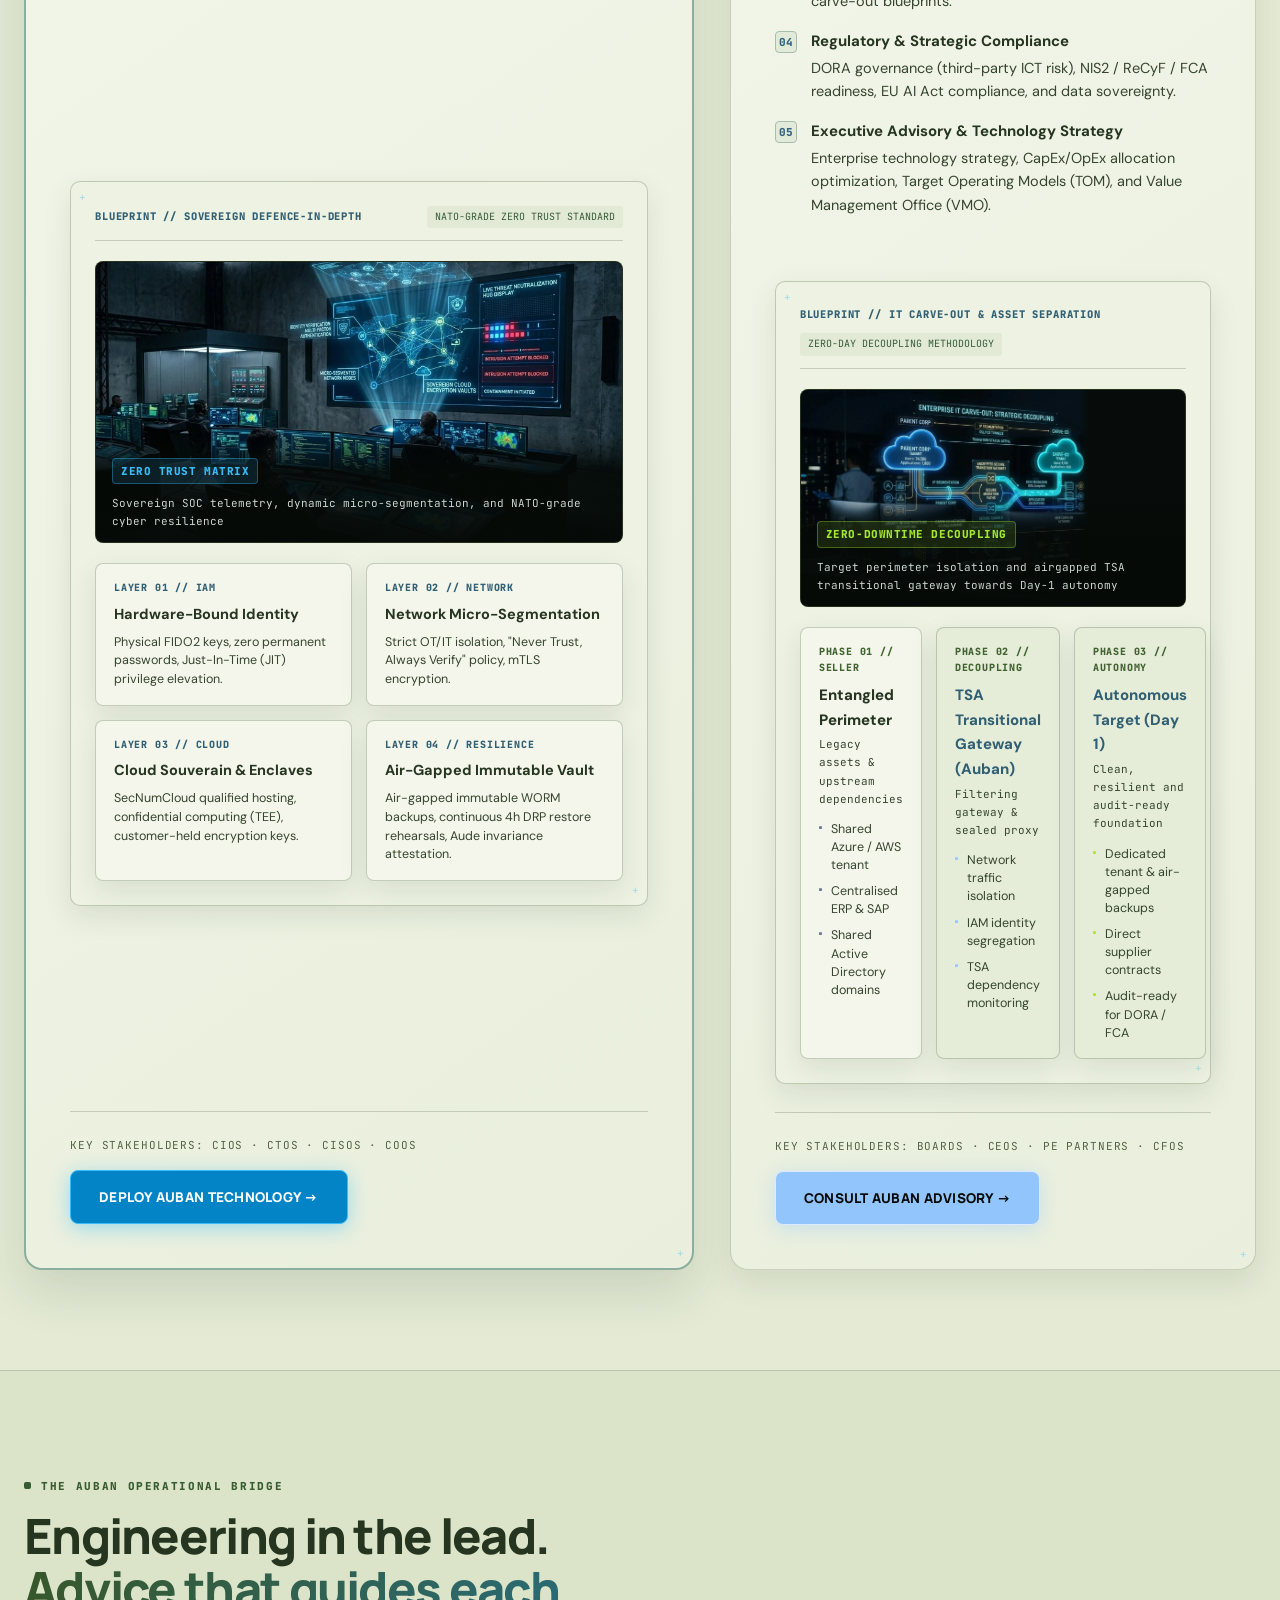
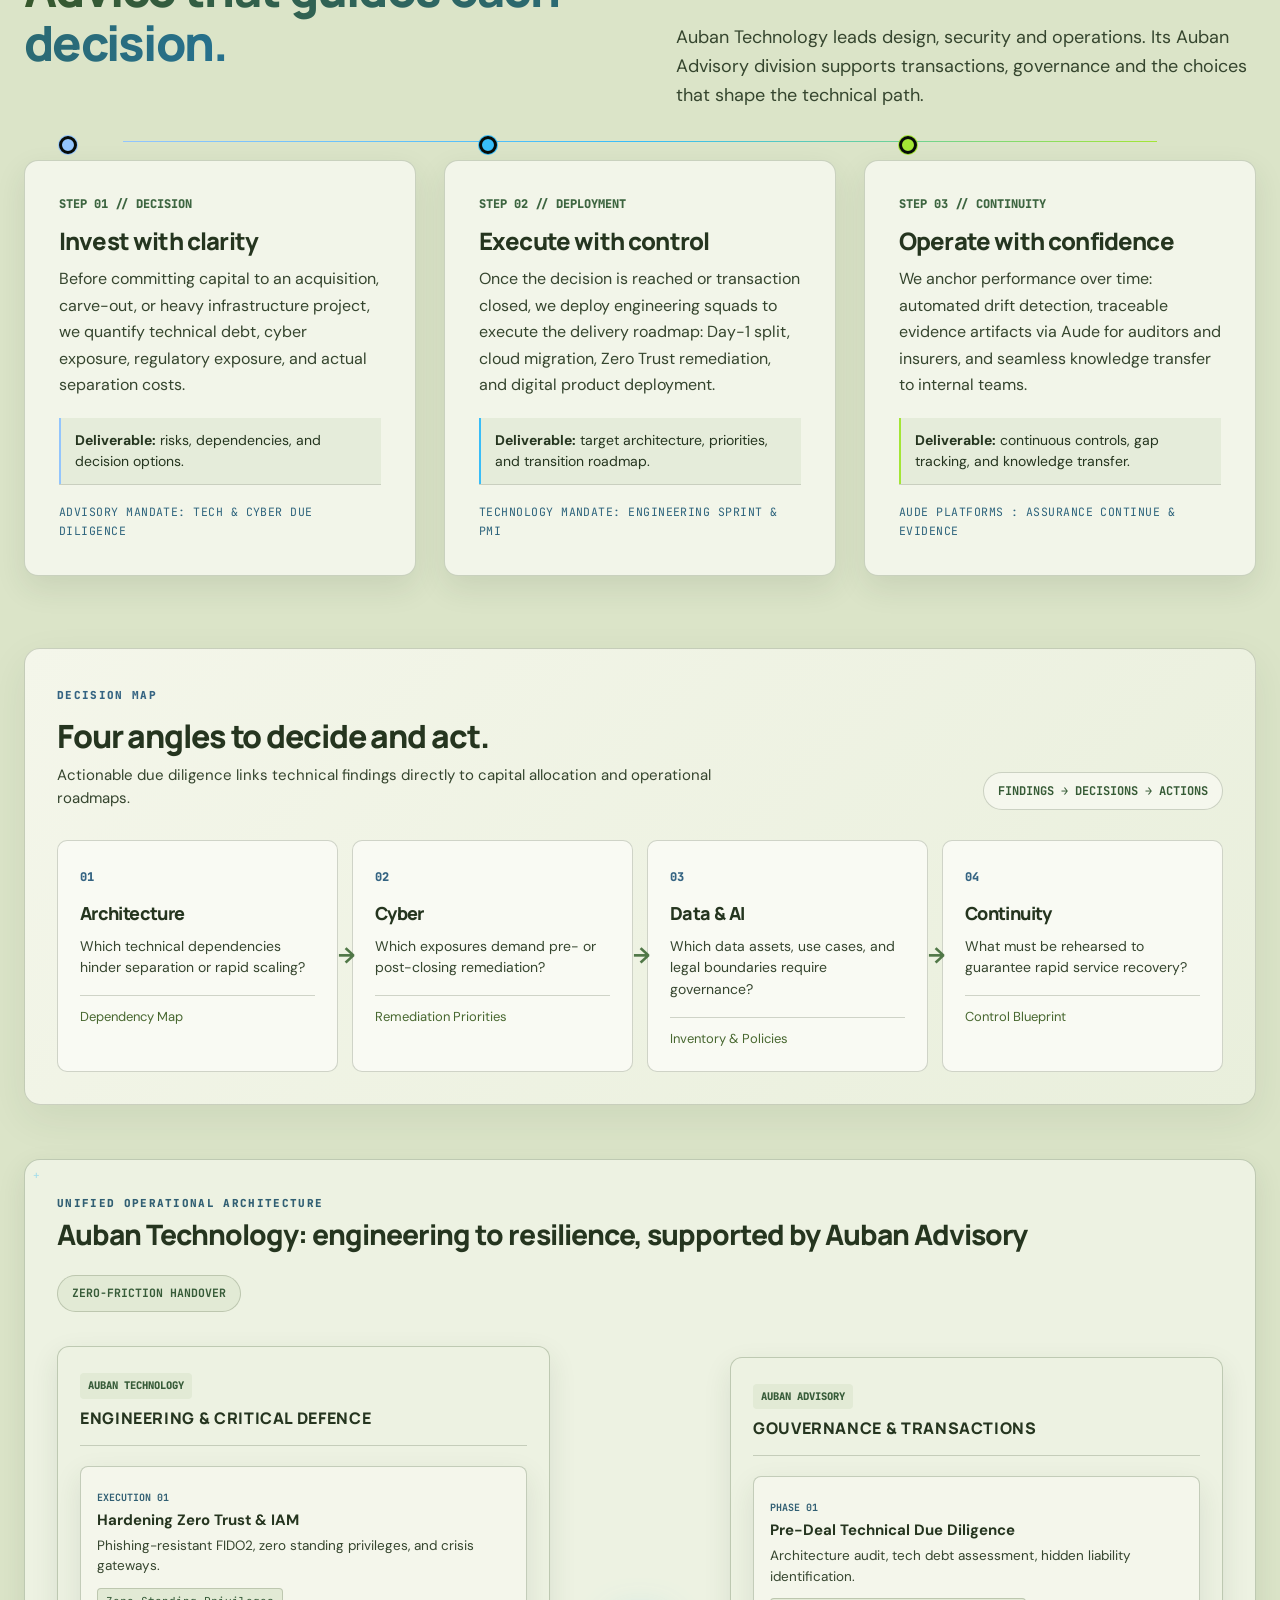
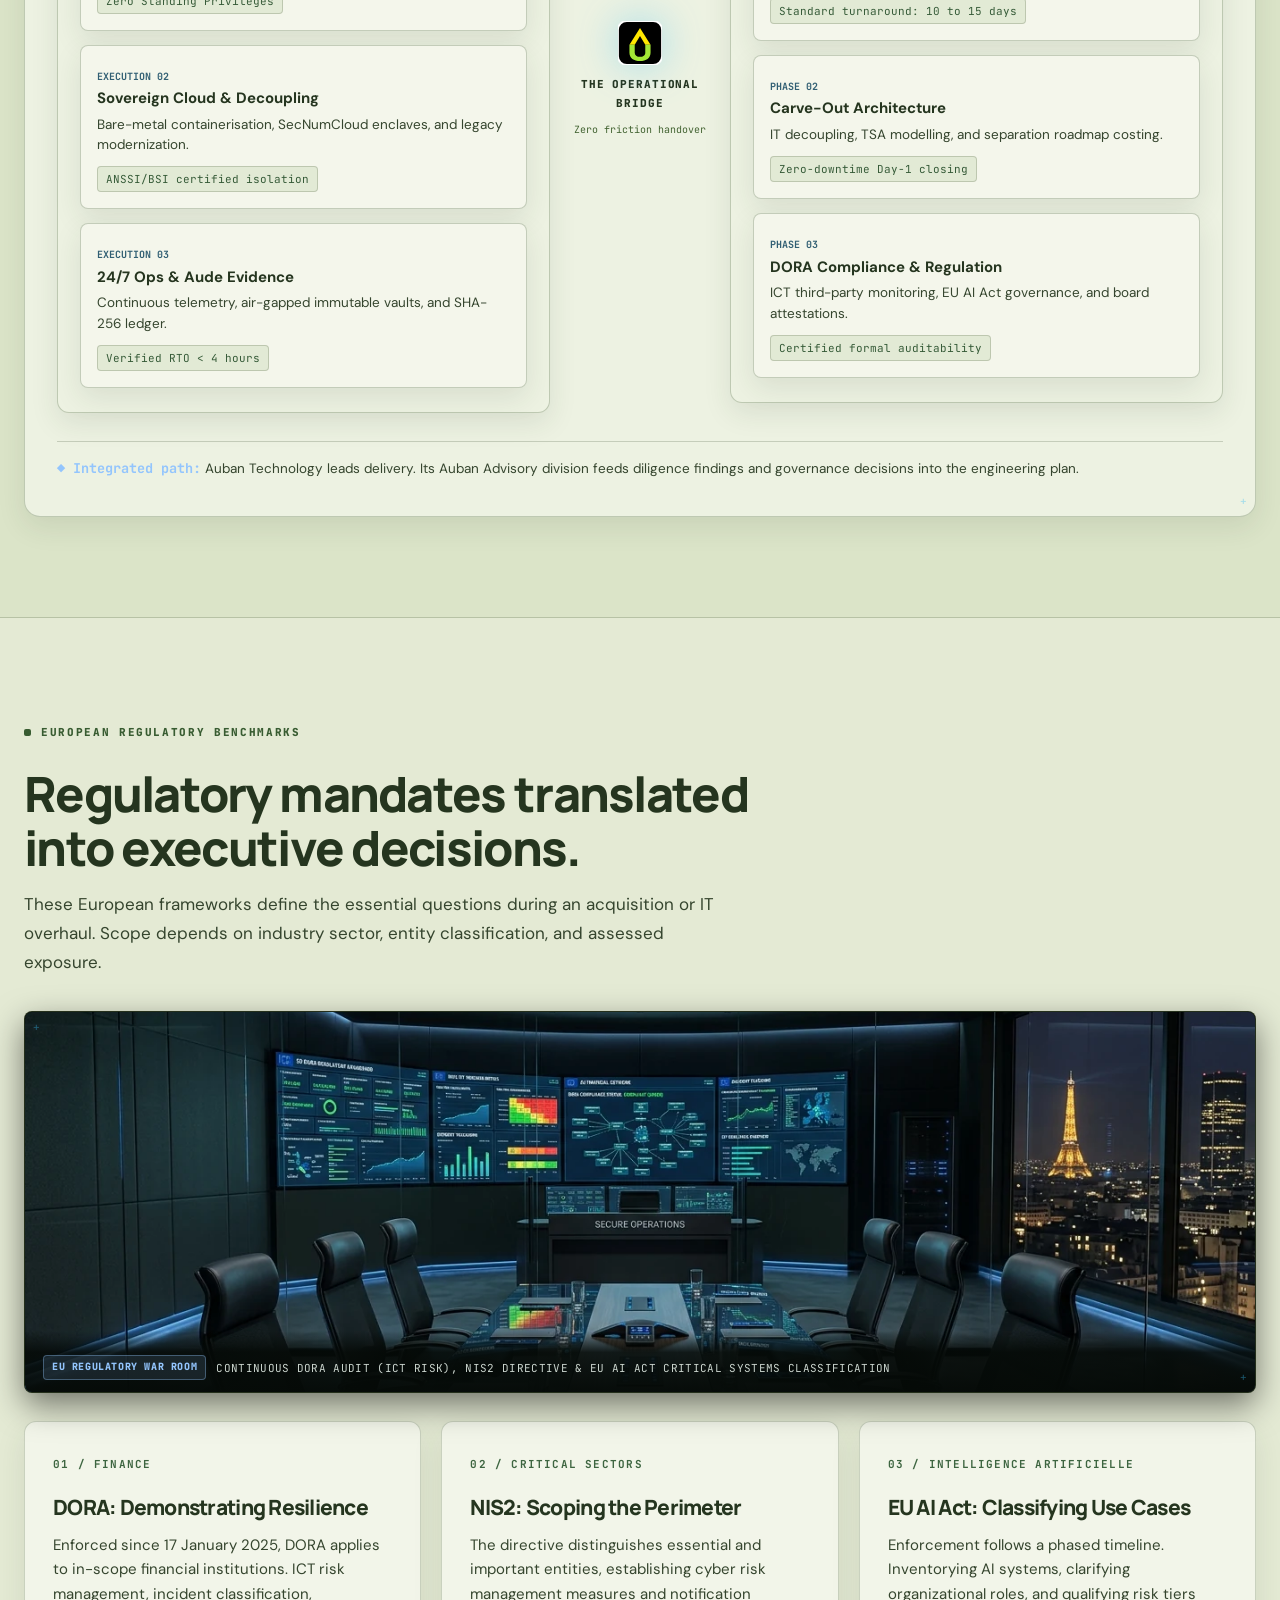
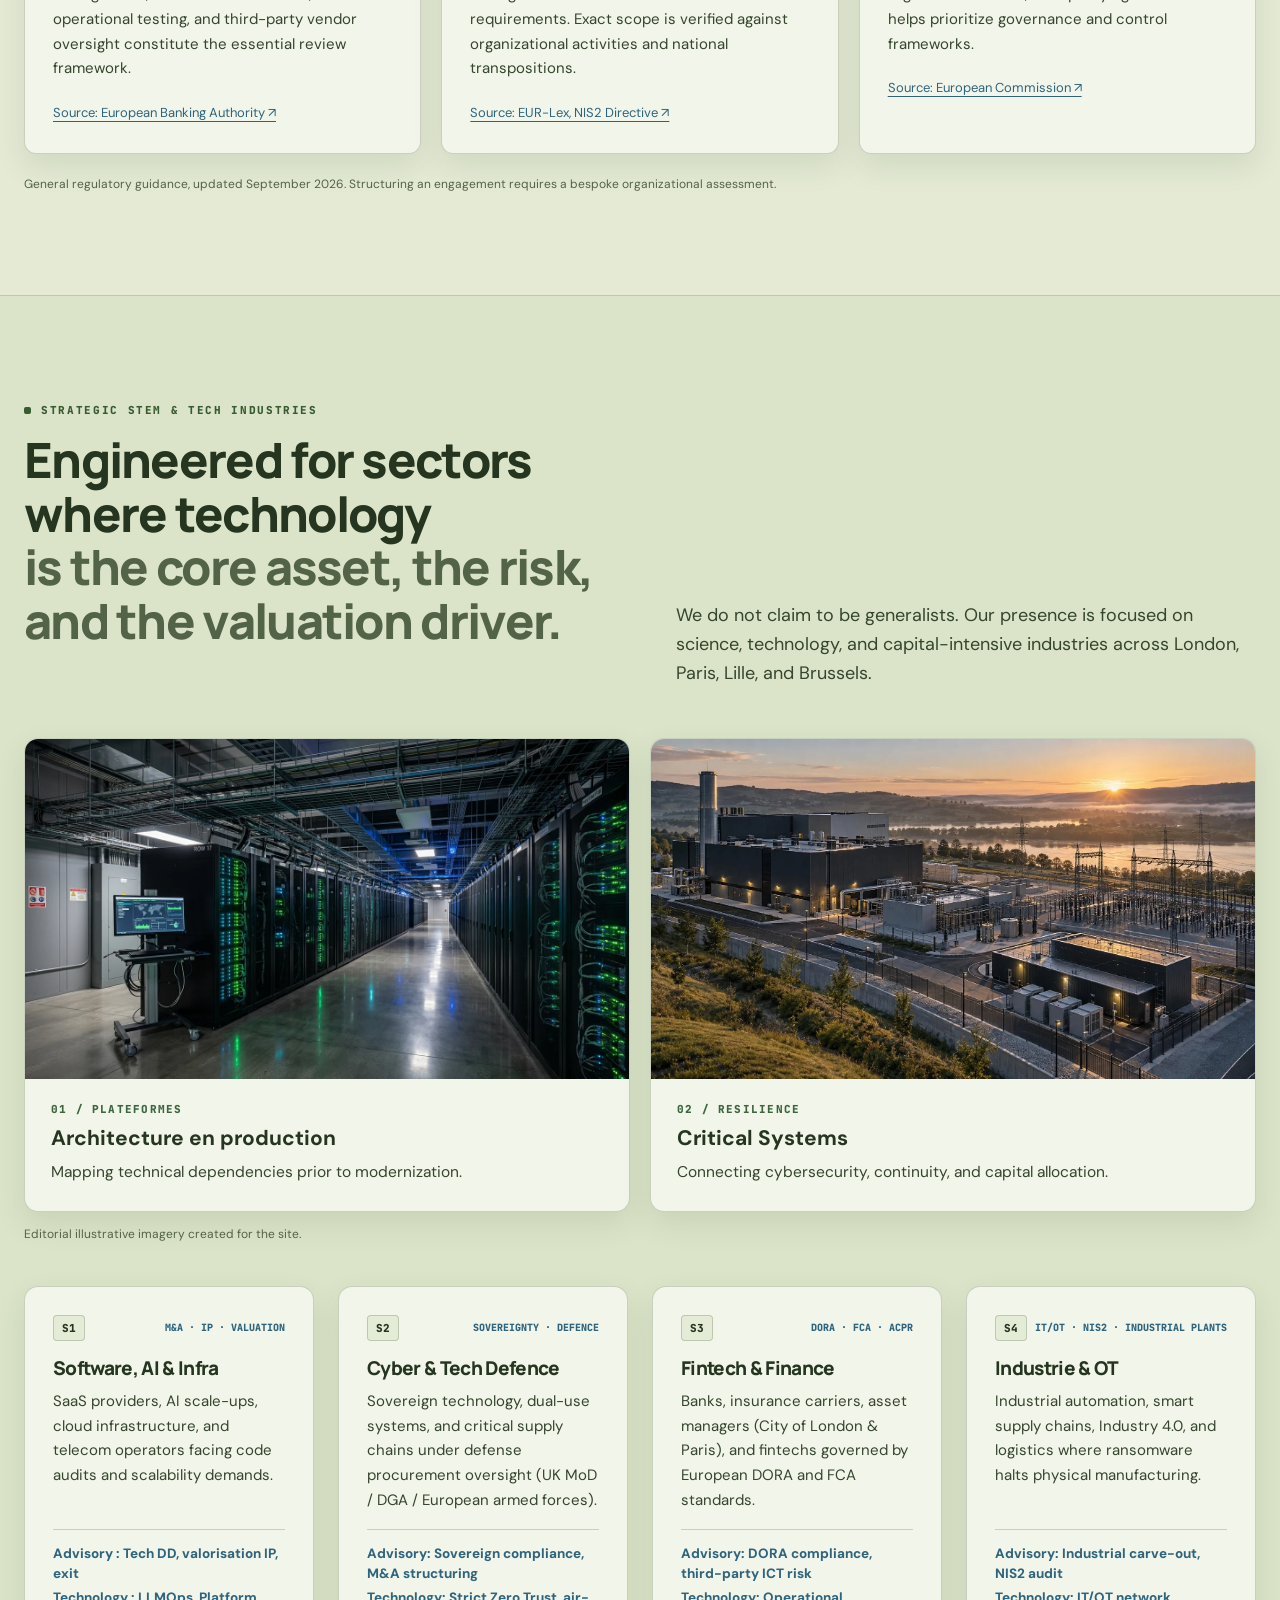
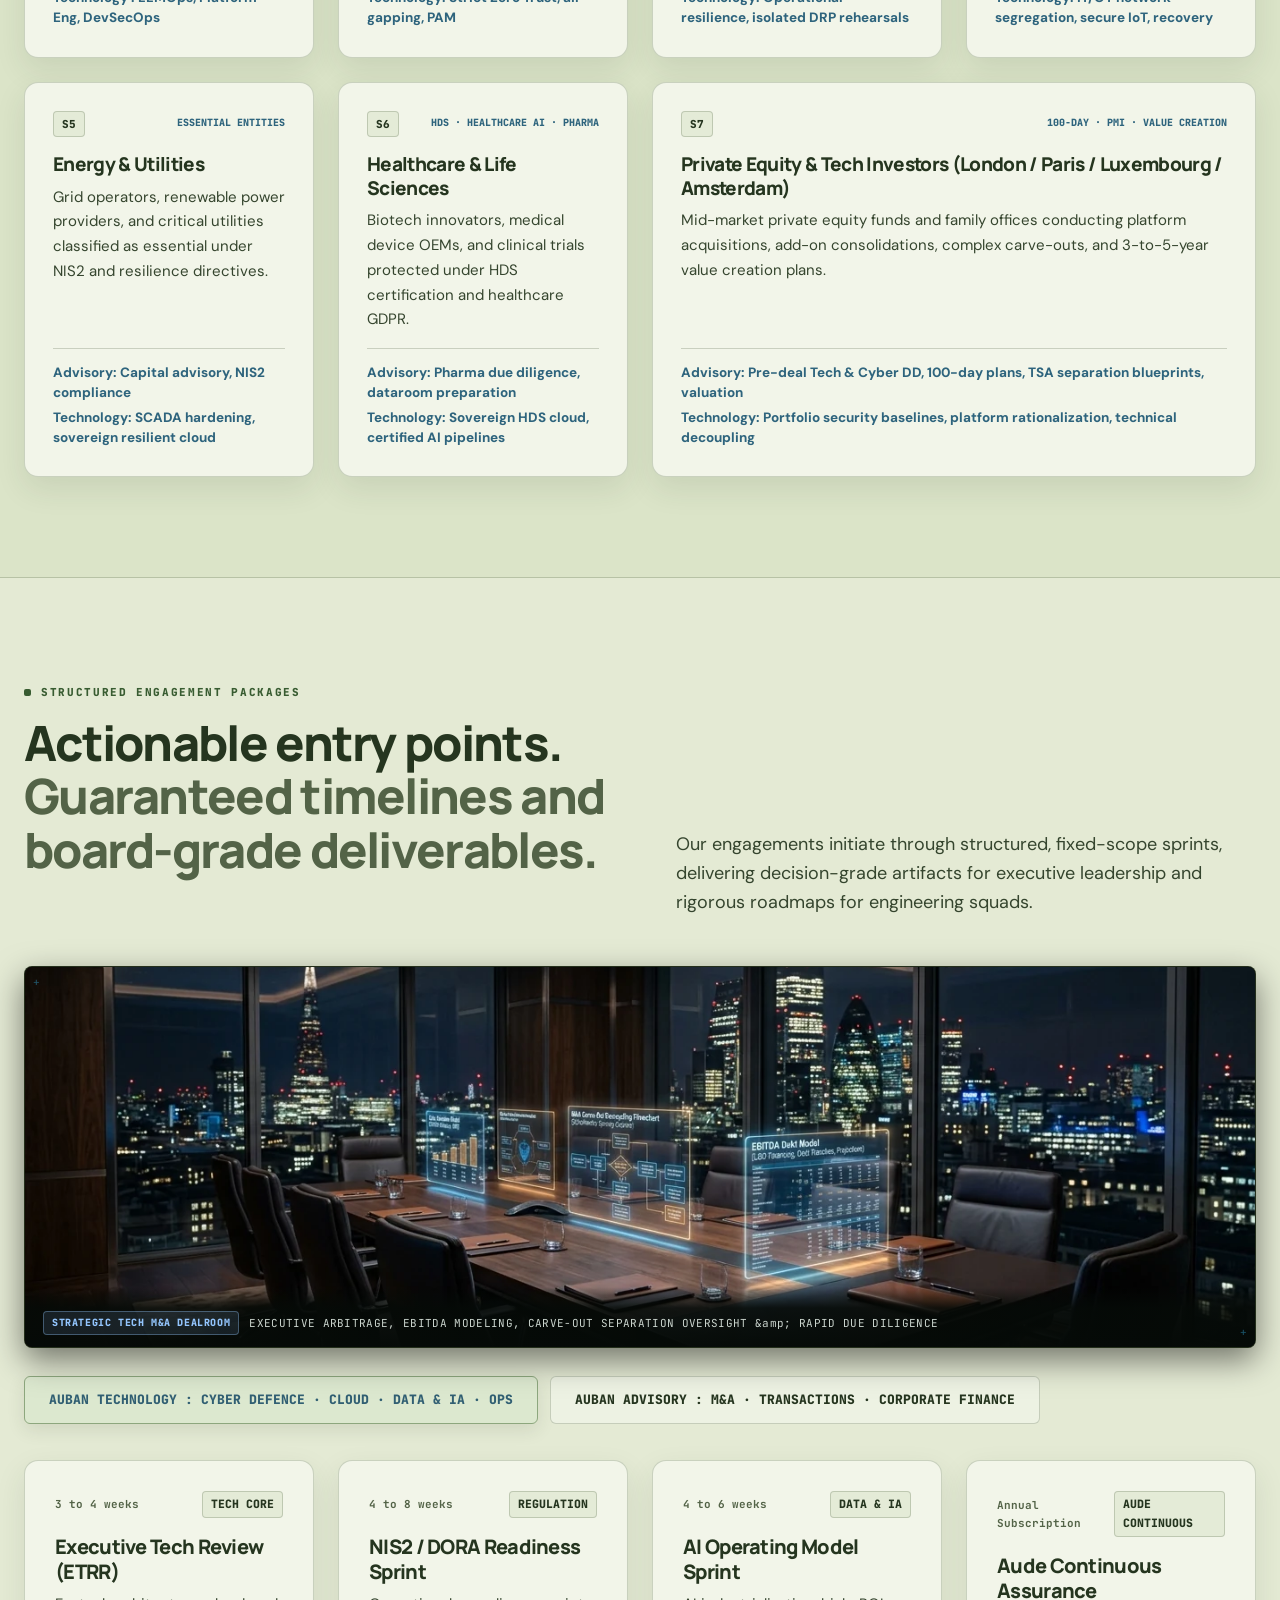
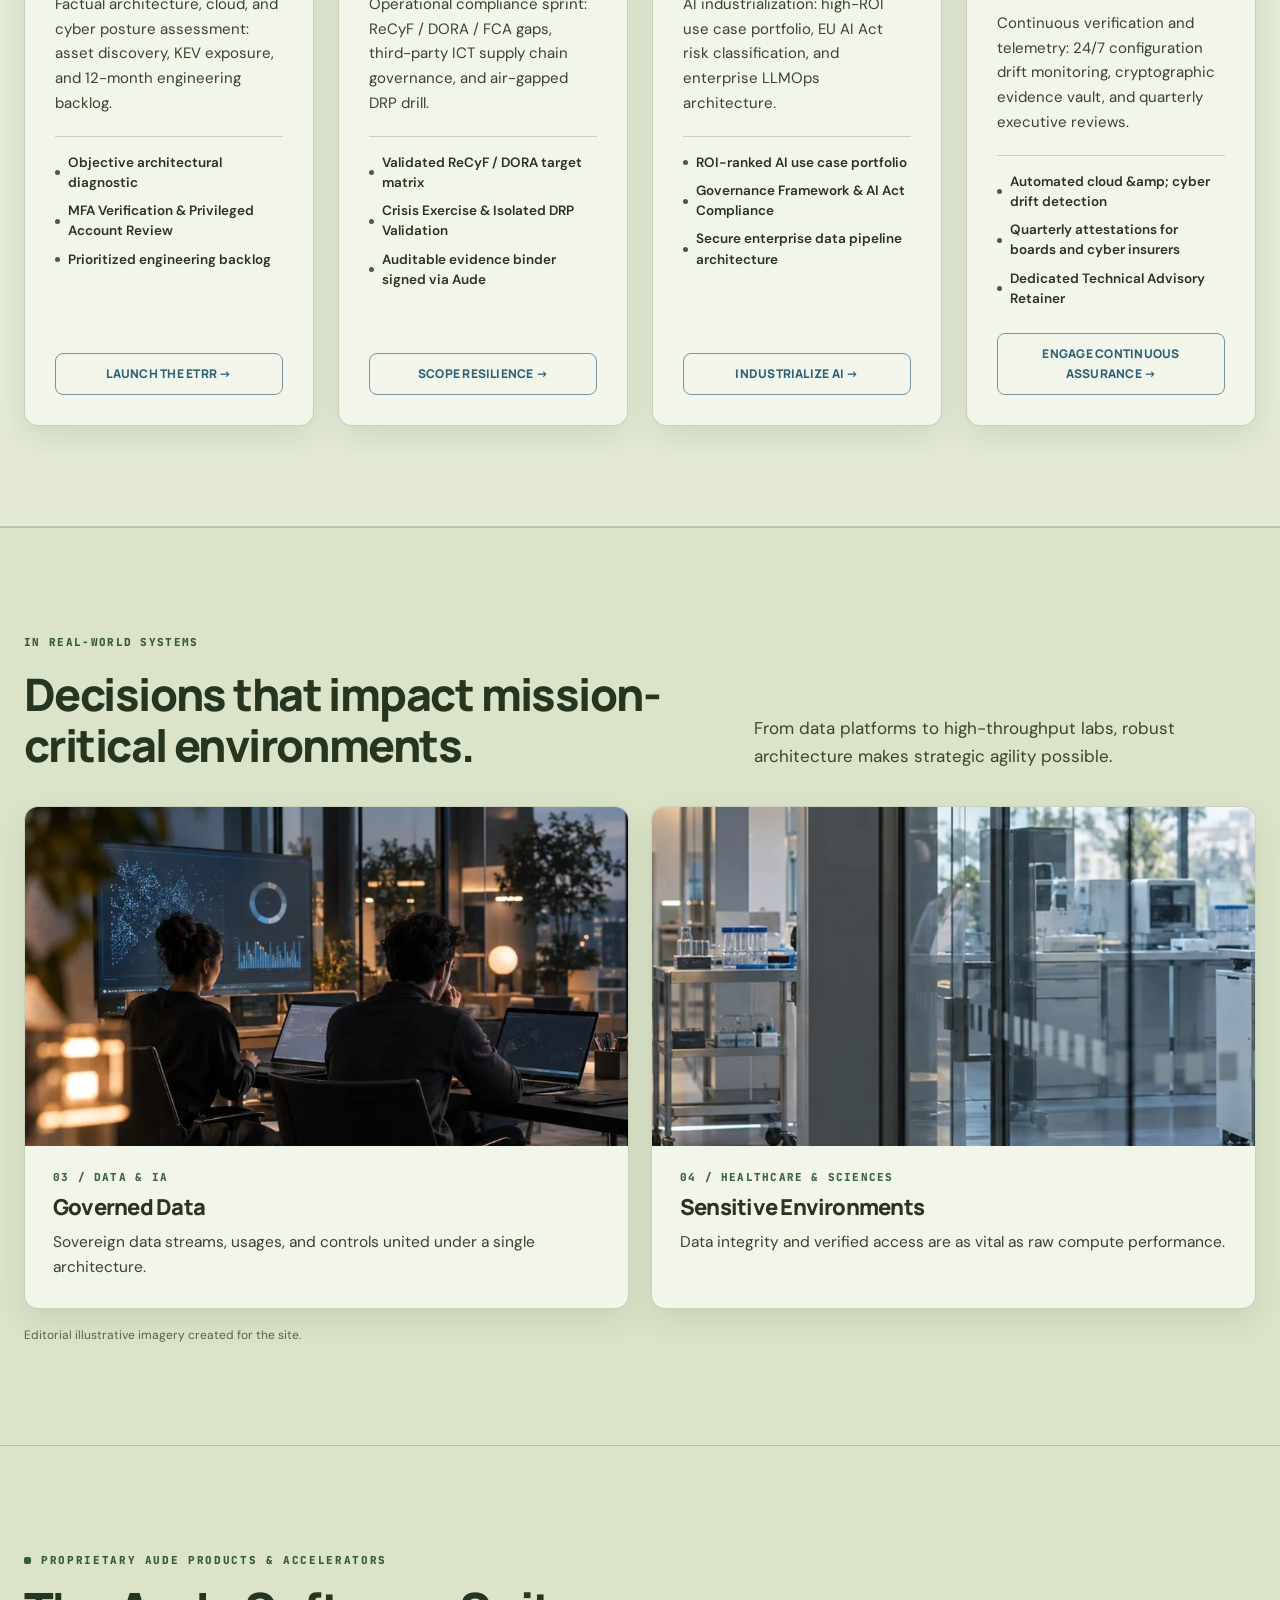
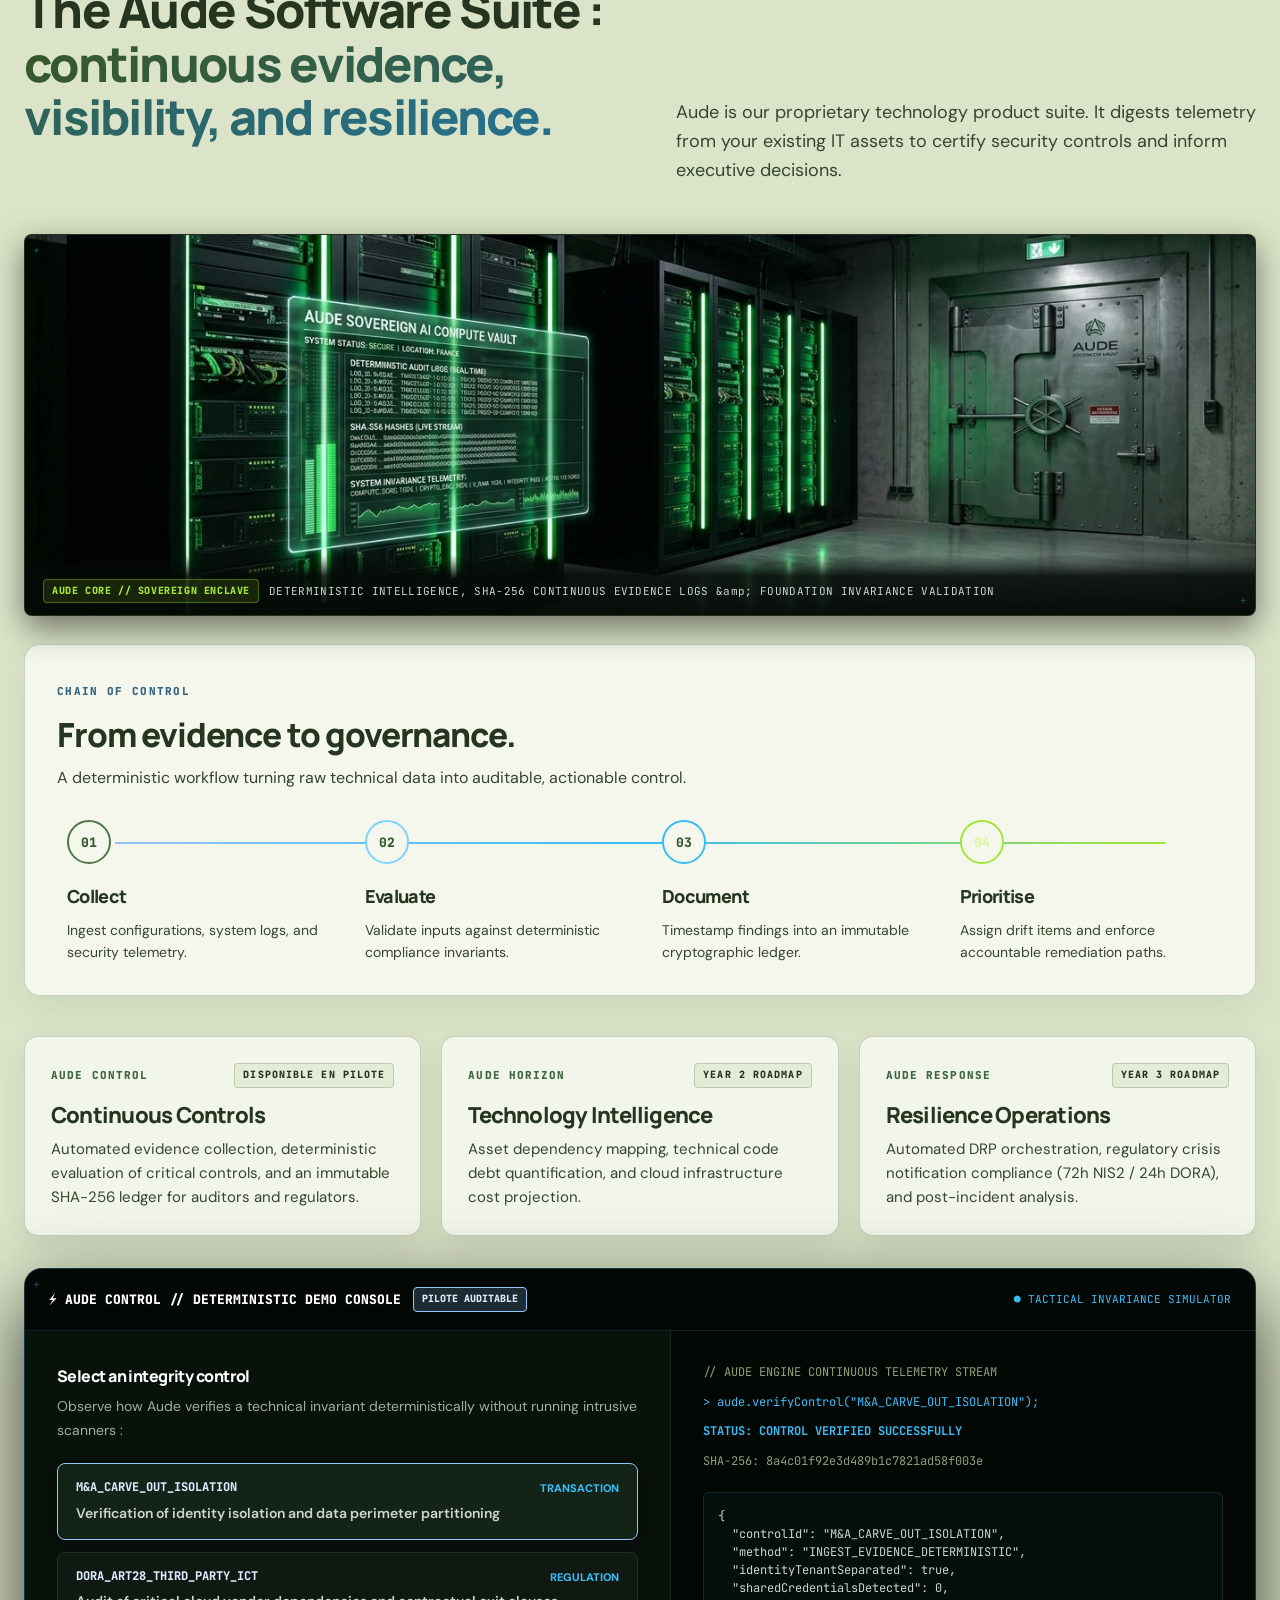
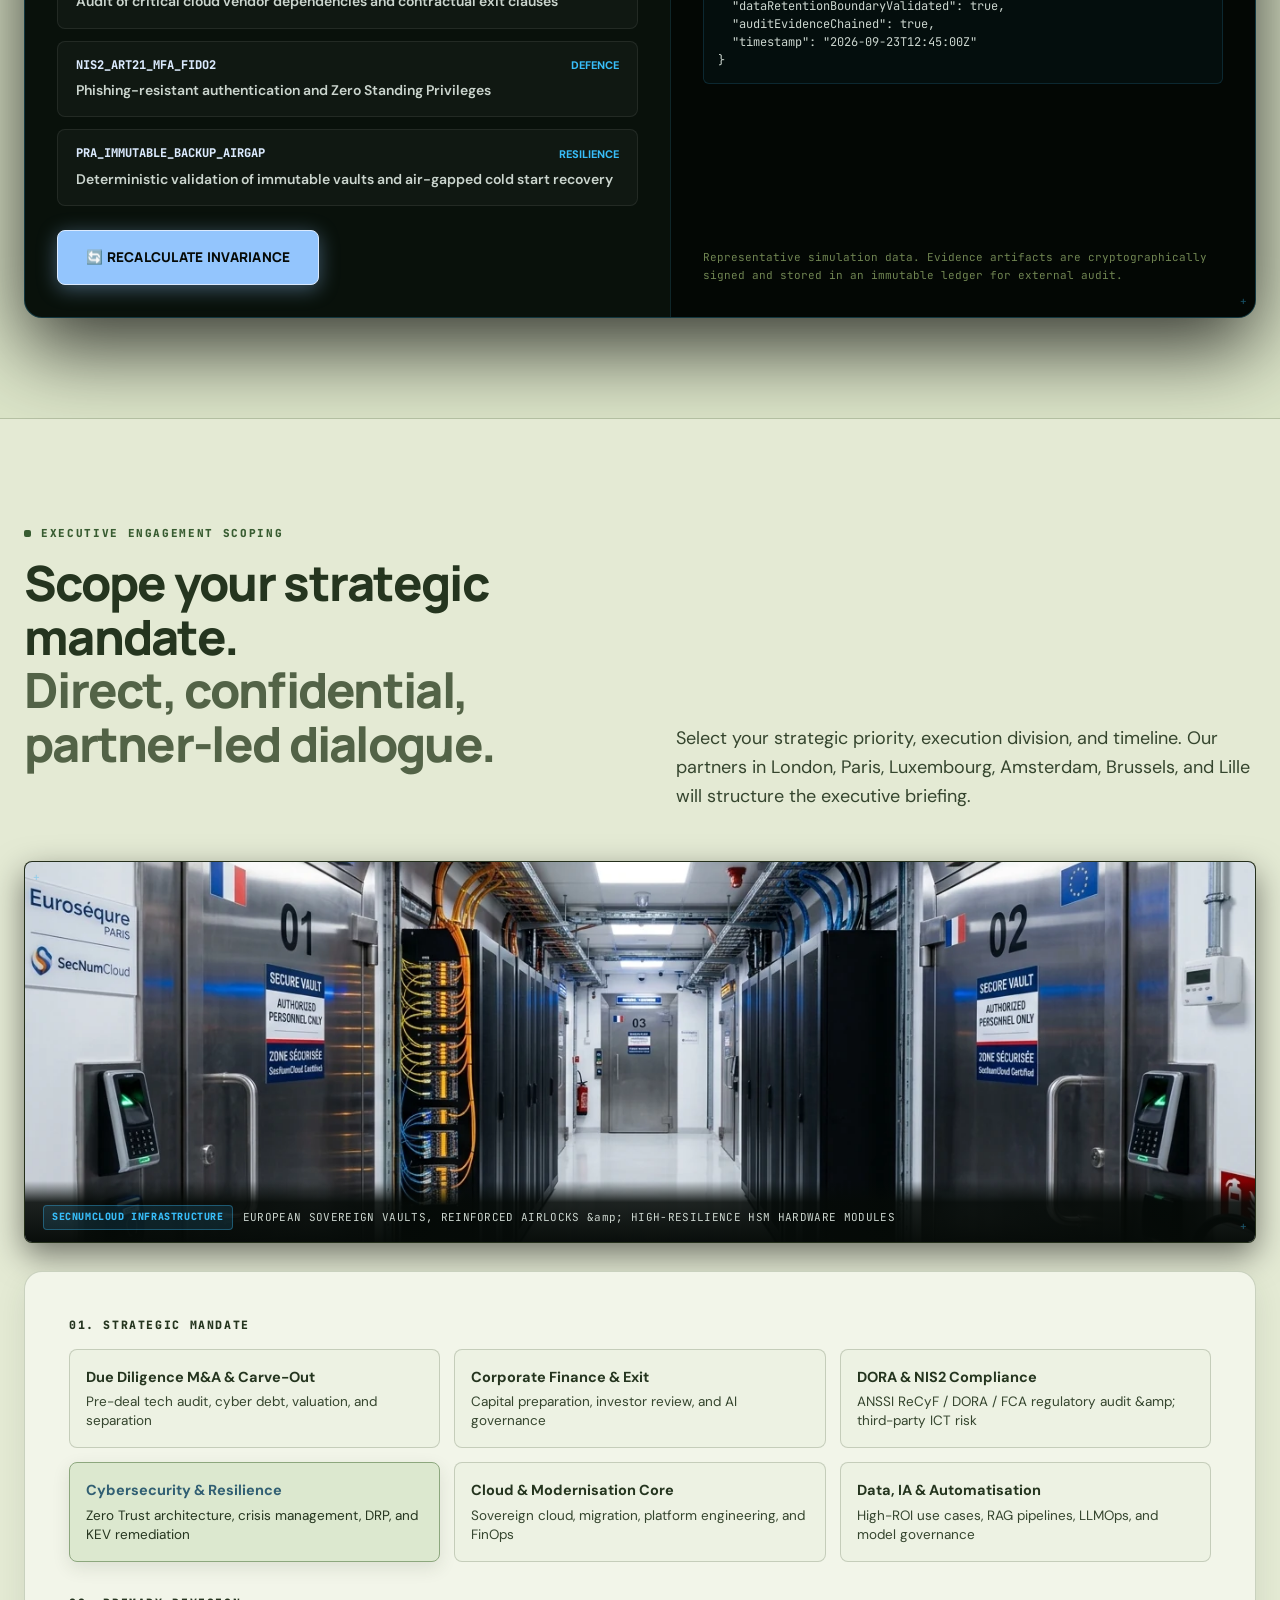
==== commit 04defb11: "Deduplicate language selector and lighten written panels" ====
--- a/en.html
+++ b/en.html
@@ -3341,14 +3341,7 @@
 <span class="pulse-dot" style="color:var(--phosphor-bright);"></span>
 <span>LONDON · PARIS · AMSTERDAM · BRUSSELS · LILLE</span>
 </div>
-<div class="ribbon-sep">┃</div>
-<div class="ribbon-unit">
-<div aria-label="Language Selector" class="lang-switcher">
-<a class="lang-btn" href="index.html" title="French">FR</a>
-<a class="lang-btn active" href="en.html" title="English">EN</a>
-<a class="lang-btn" href="nl.html" title="Nederlands">NL</a>
-</div>
-</div>
+
 </div>
 </div>
 <!-- STICKY HEADER -->
@@ -3397,14 +3390,7 @@
 <details class="mobile-nav">
 <summary>Menu</summary>
 <nav aria-label="Mobile navigation" class="mobile-nav-panel">
-<div style="padding: 8px 10px; border-bottom: 1px solid rgba(56, 189, 248,0.18); margin-bottom: 8px; display: flex; gap: 8px; align-items: center;">
-<span style="font-family: var(--font-mono); font-size: 11px; color: #8f9f7a; font-weight: 700;">LANGUAGE :</span>
-<div class="lang-switcher">
-<a class="lang-btn" href="index.html">FR</a>
-<a class="lang-btn active" href="en.html">EN</a>
-<a class="lang-btn" href="nl.html">NL</a>
-</div>
-</div>
+
 <a href="#divisions" onclick="setScoperDivision('tech')">AUBAN TECHNOLOGY : CYBER DEFENCE · CLOUD · DATA &amp; IA · OPS</a>
 <a href="#divisions" onclick="setScoperDivision('advisory')">AUBAN ADVISORY: CORPORATE ADVISORY &amp; TECH M&amp;A</a>
 <a href="#bridge">The Operational Bridge</a>
--- a/olive-theme.css
+++ b/olive-theme.css
@@ -419,3 +419,104 @@
     grid-template-columns: minmax(0, 1fr);
   }
 }
+
+/* Written panels use soft olive rather than near-black. */
+.visual-story-featured,
+.visual-story-featured figcaption,
+.diagram-container,
+.pipeline-column,
+.pipeline-node,
+.technical-blueprint-card,
+.carveout-stage,
+.defense-layer-item,
+.network-topology-box,
+.hub-node {
+  background: #edf2e2;
+  border-color: rgba(70, 94, 54, .28);
+  box-shadow: 0 10px 28px rgba(43, 59, 35, .10);
+}
+.visual-story-featured figcaption,
+.pipeline-node,
+.carveout-stage,
+.defense-layer-item,
+.hub-node {
+  background: #f4f6eb;
+}
+.stage-gateway,
+.stage-target,
+.hub-node-highlight {
+  background: #e5edd9;
+}
+.visual-story-featured:hover,
+.defense-layer-item:hover,
+.hub-node:hover {
+  background: #f8faf1;
+  box-shadow: 0 14px 32px rgba(43, 59, 35, .14);
+}
+.visual-story-featured strong,
+.diagram-head-left h3,
+.pipeline-header h4,
+.pipeline-node strong,
+.nexus-label,
+.stage-title,
+.defense-layer-item strong,
+.node-city {
+  color: var(--olive-ink);
+}
+.visual-story-featured p,
+.pipeline-node p,
+.diagram-footer-caption,
+.stage-sub,
+.tactical-item-list li,
+.defense-layer-item p,
+.node-role,
+.blueprint-badge {
+  color: var(--olive-copy);
+}
+.story-kicker,
+.diagram-head-left .diagram-kicker,
+.stream-badge,
+.badge-tech-stream,
+.node-tag,
+.tag-tech,
+.blueprint-kicker,
+.blueprint-kicker-tech,
+.layer-num,
+.topology-kicker {
+  color: #315f73;
+}
+.nexus-sub,
+.diagram-pill,
+.node-metric,
+.metric-tech,
+.stage-tag,
+.tag-gateway,
+.tag-target,
+.node-ping,
+.topology-status {
+  color: #426331;
+}
+.story-badge,
+.stream-badge,
+.diagram-pill,
+.node-metric,
+.blueprint-badge,
+.node-ping {
+  background: #e2ead5;
+  border-color: var(--olive-rule);
+  color: #365b38;
+}
+.pipeline-header,
+.diagram-footer-caption,
+.blueprint-header {
+  border-color: var(--olive-rule);
+}
+.visual-story-featured figcaption {
+  background-image: none;
+}
+.stage-title.text-brass,
+.stage-title.text-phosphor,
+.enquiry-card-channels .channel-val.text-brass,
+.enquiry-card-channels .channel-val.text-phosphor {
+  color: #315f73 !important;
+}
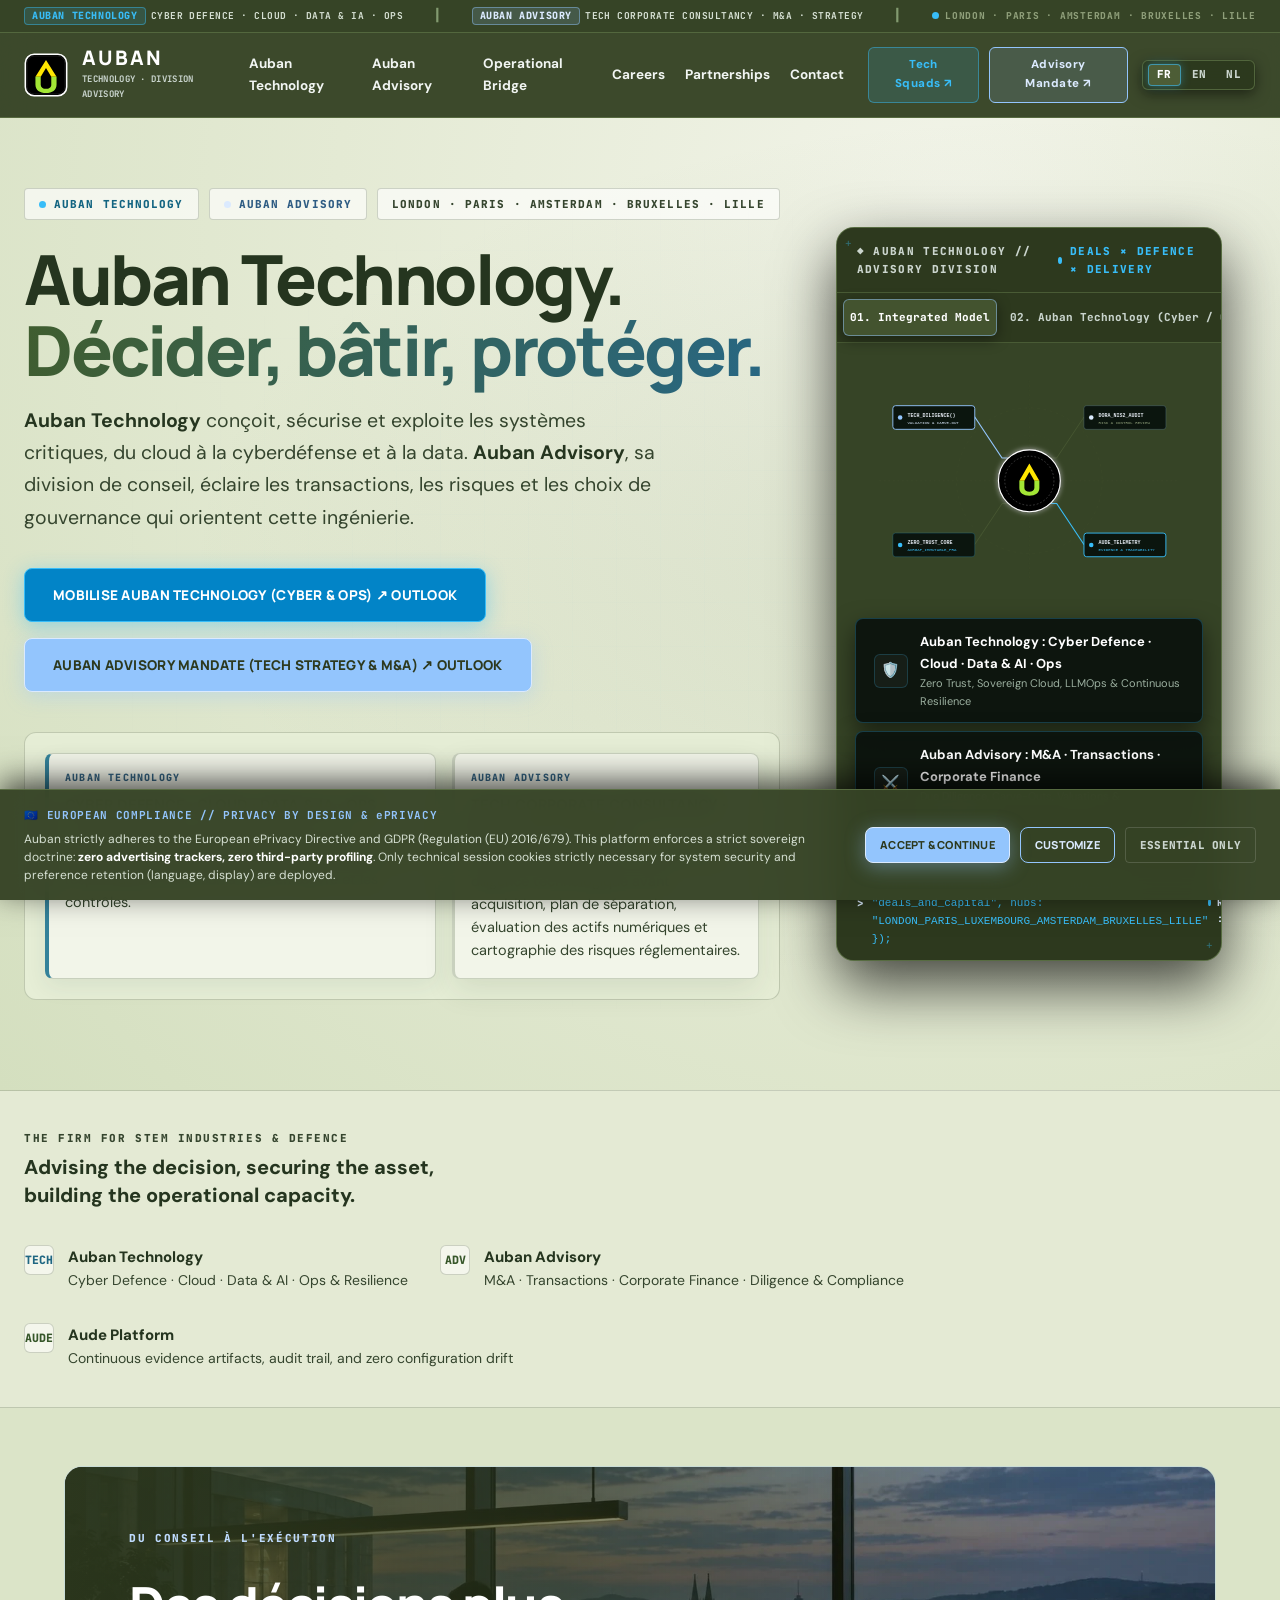
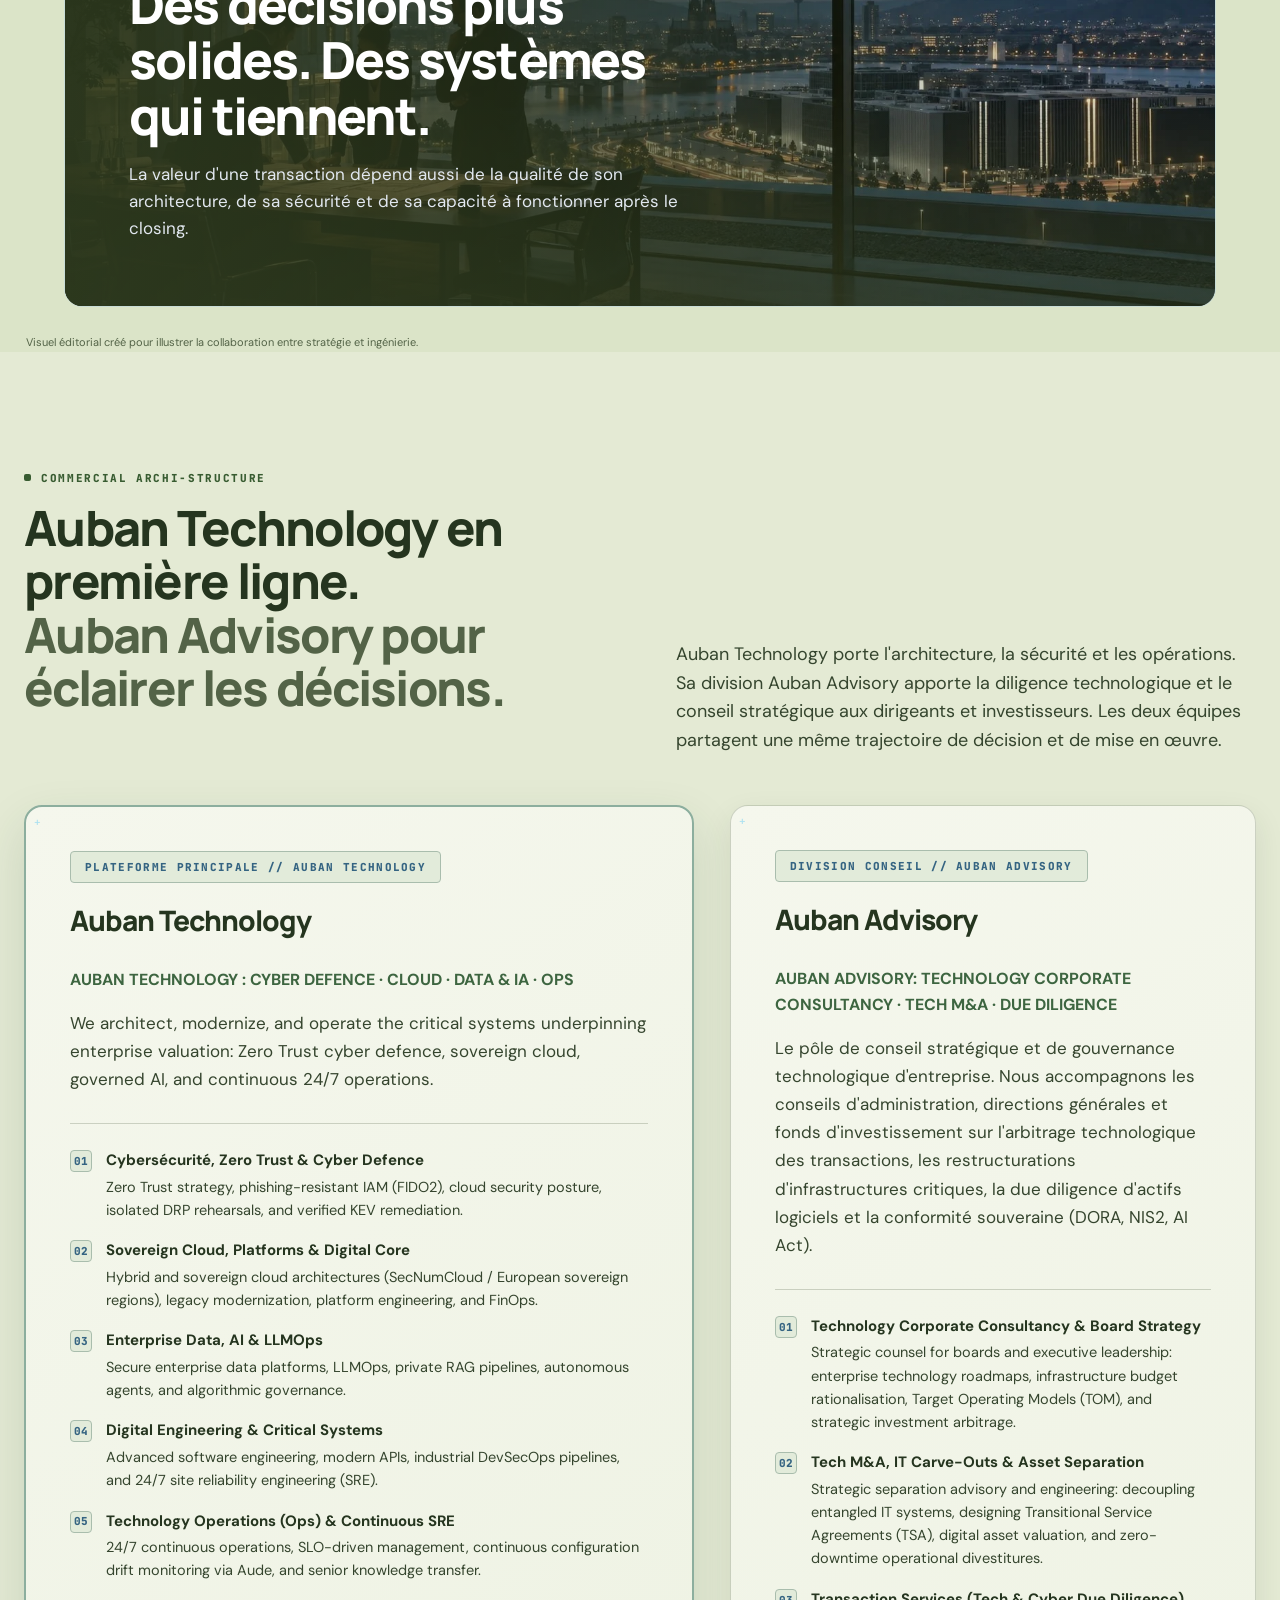
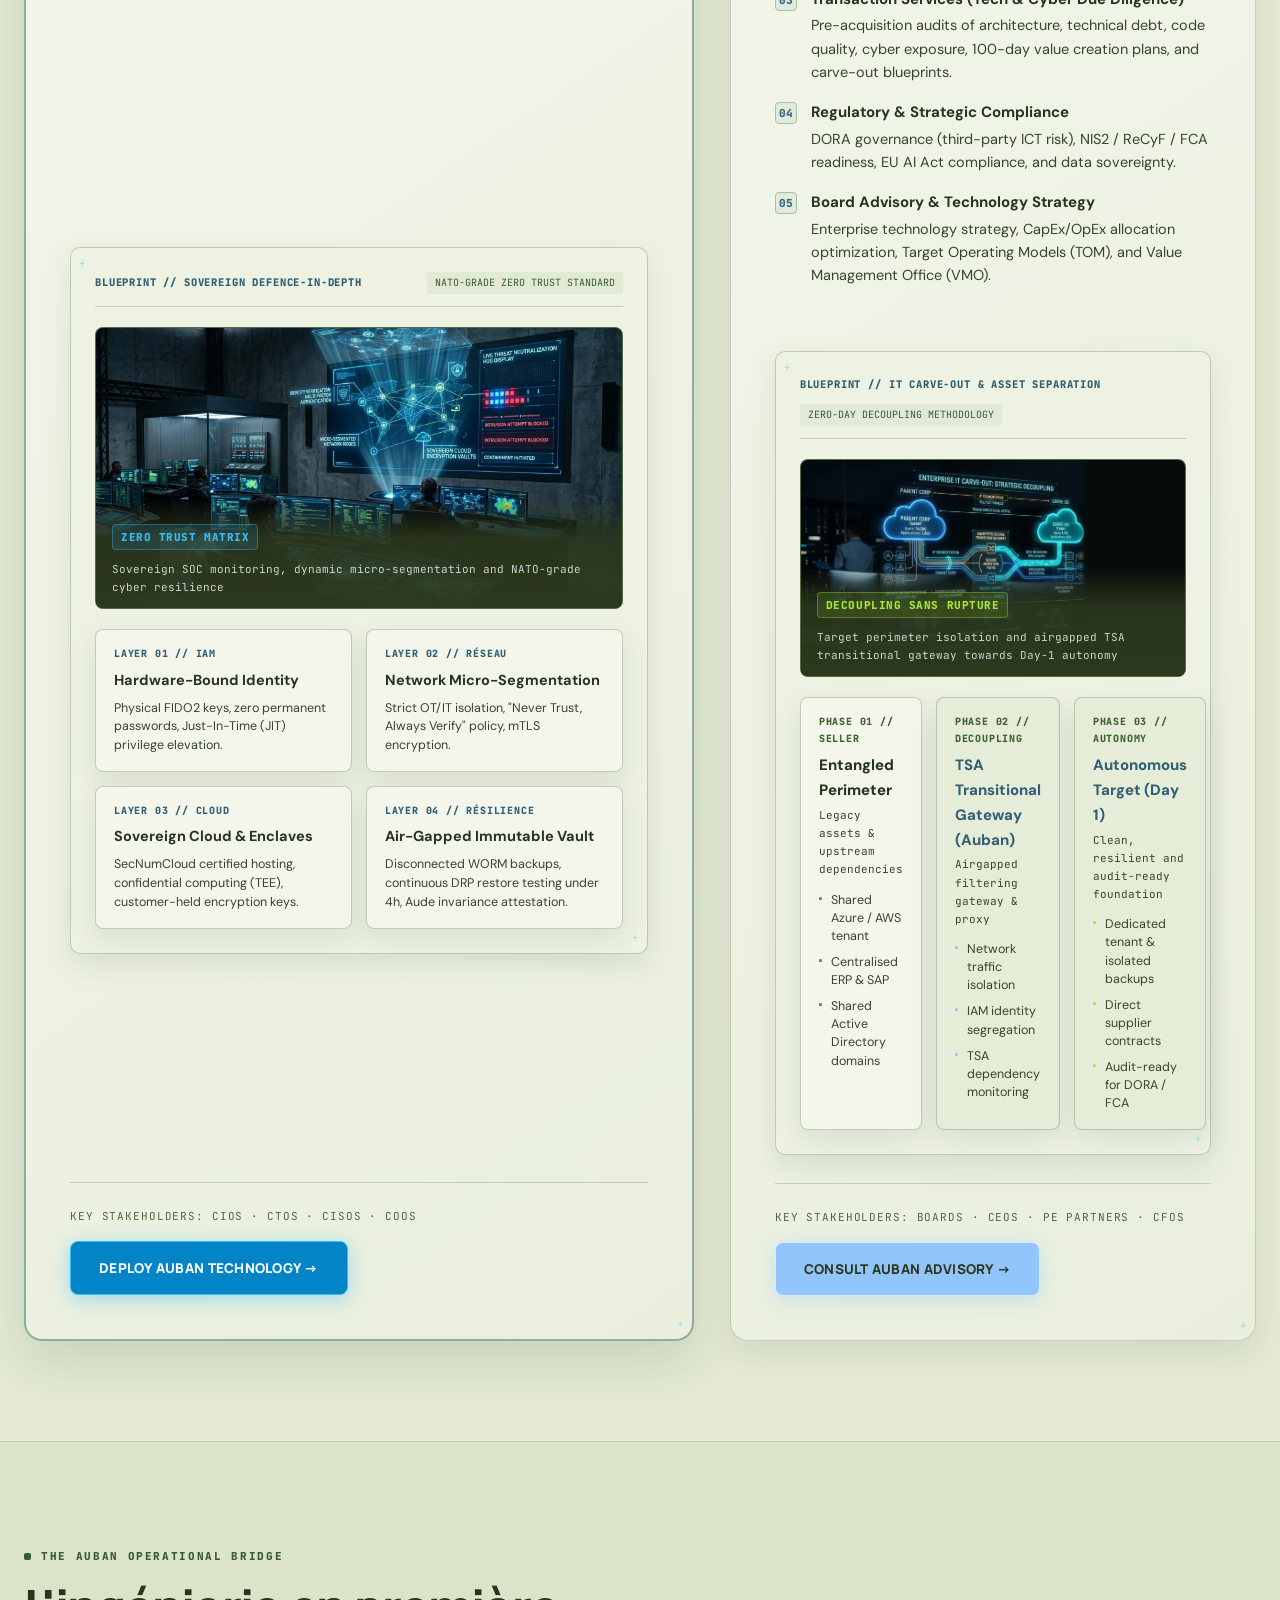
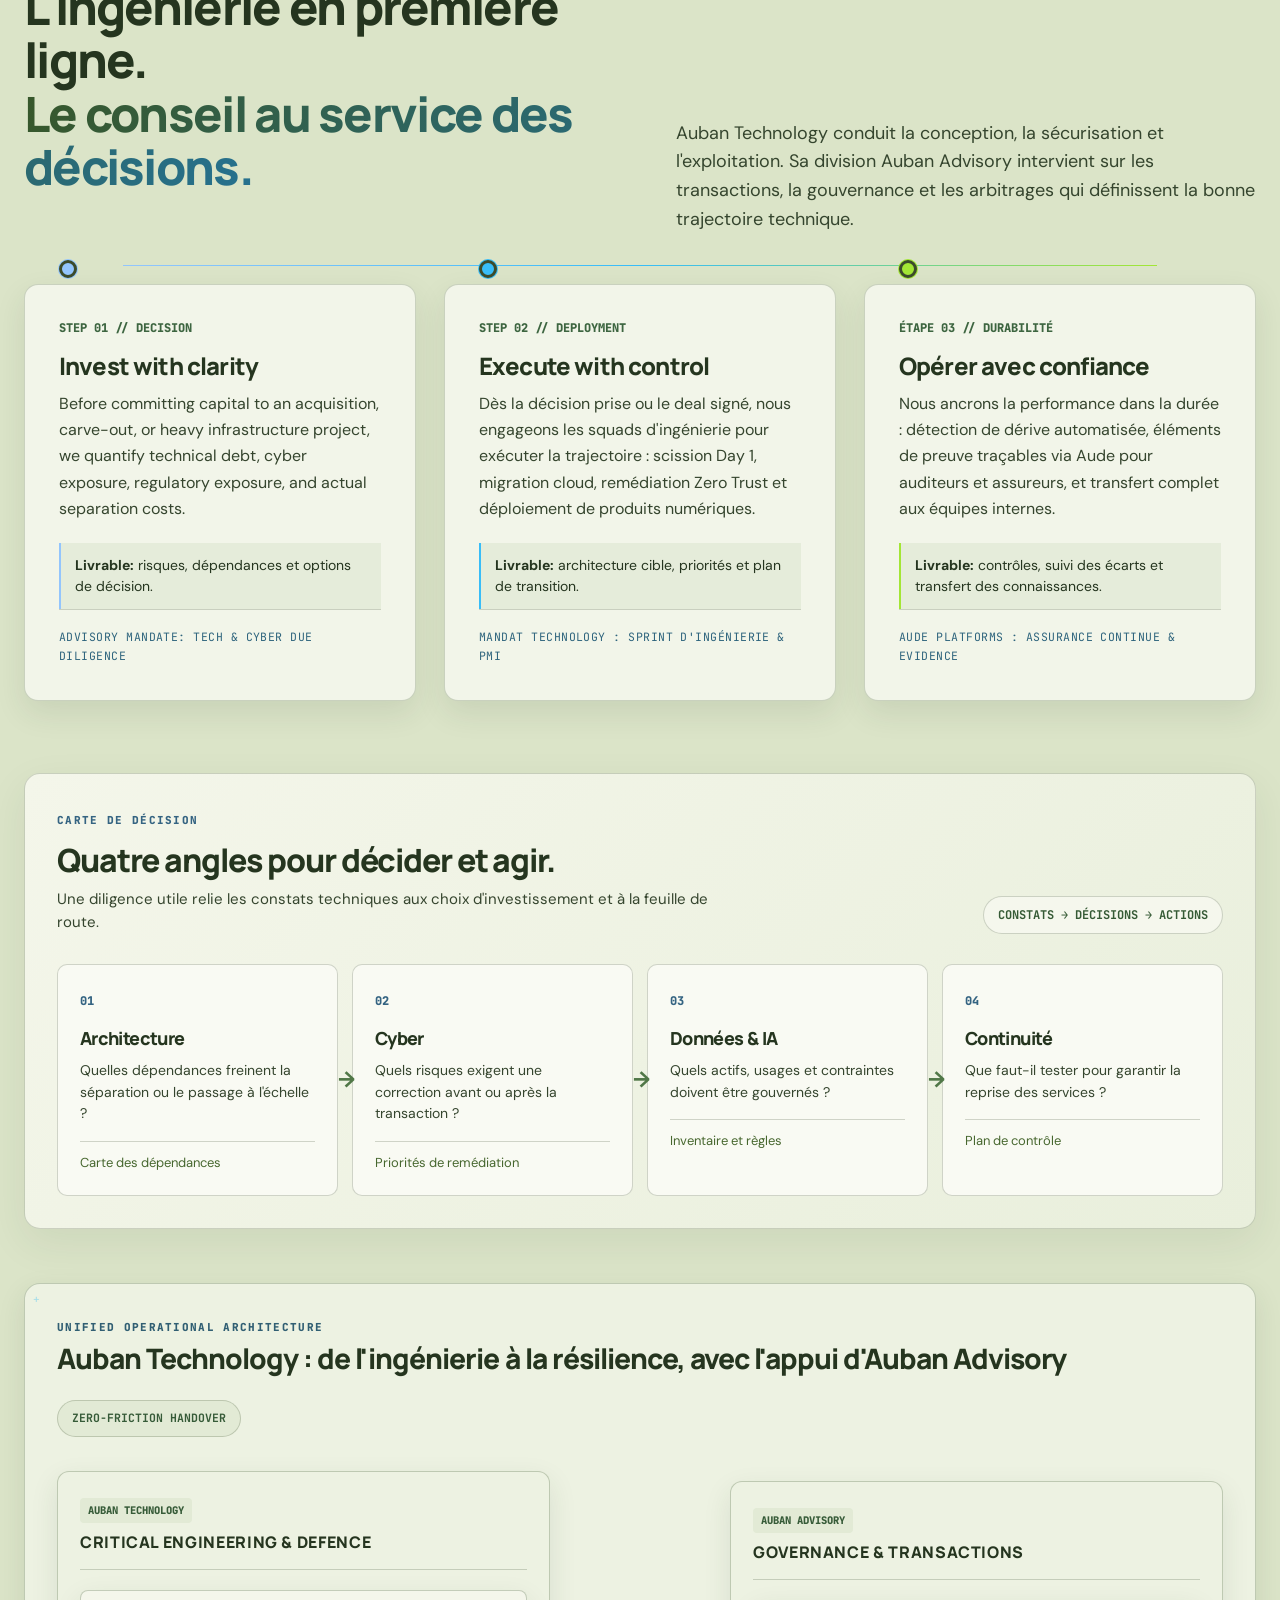
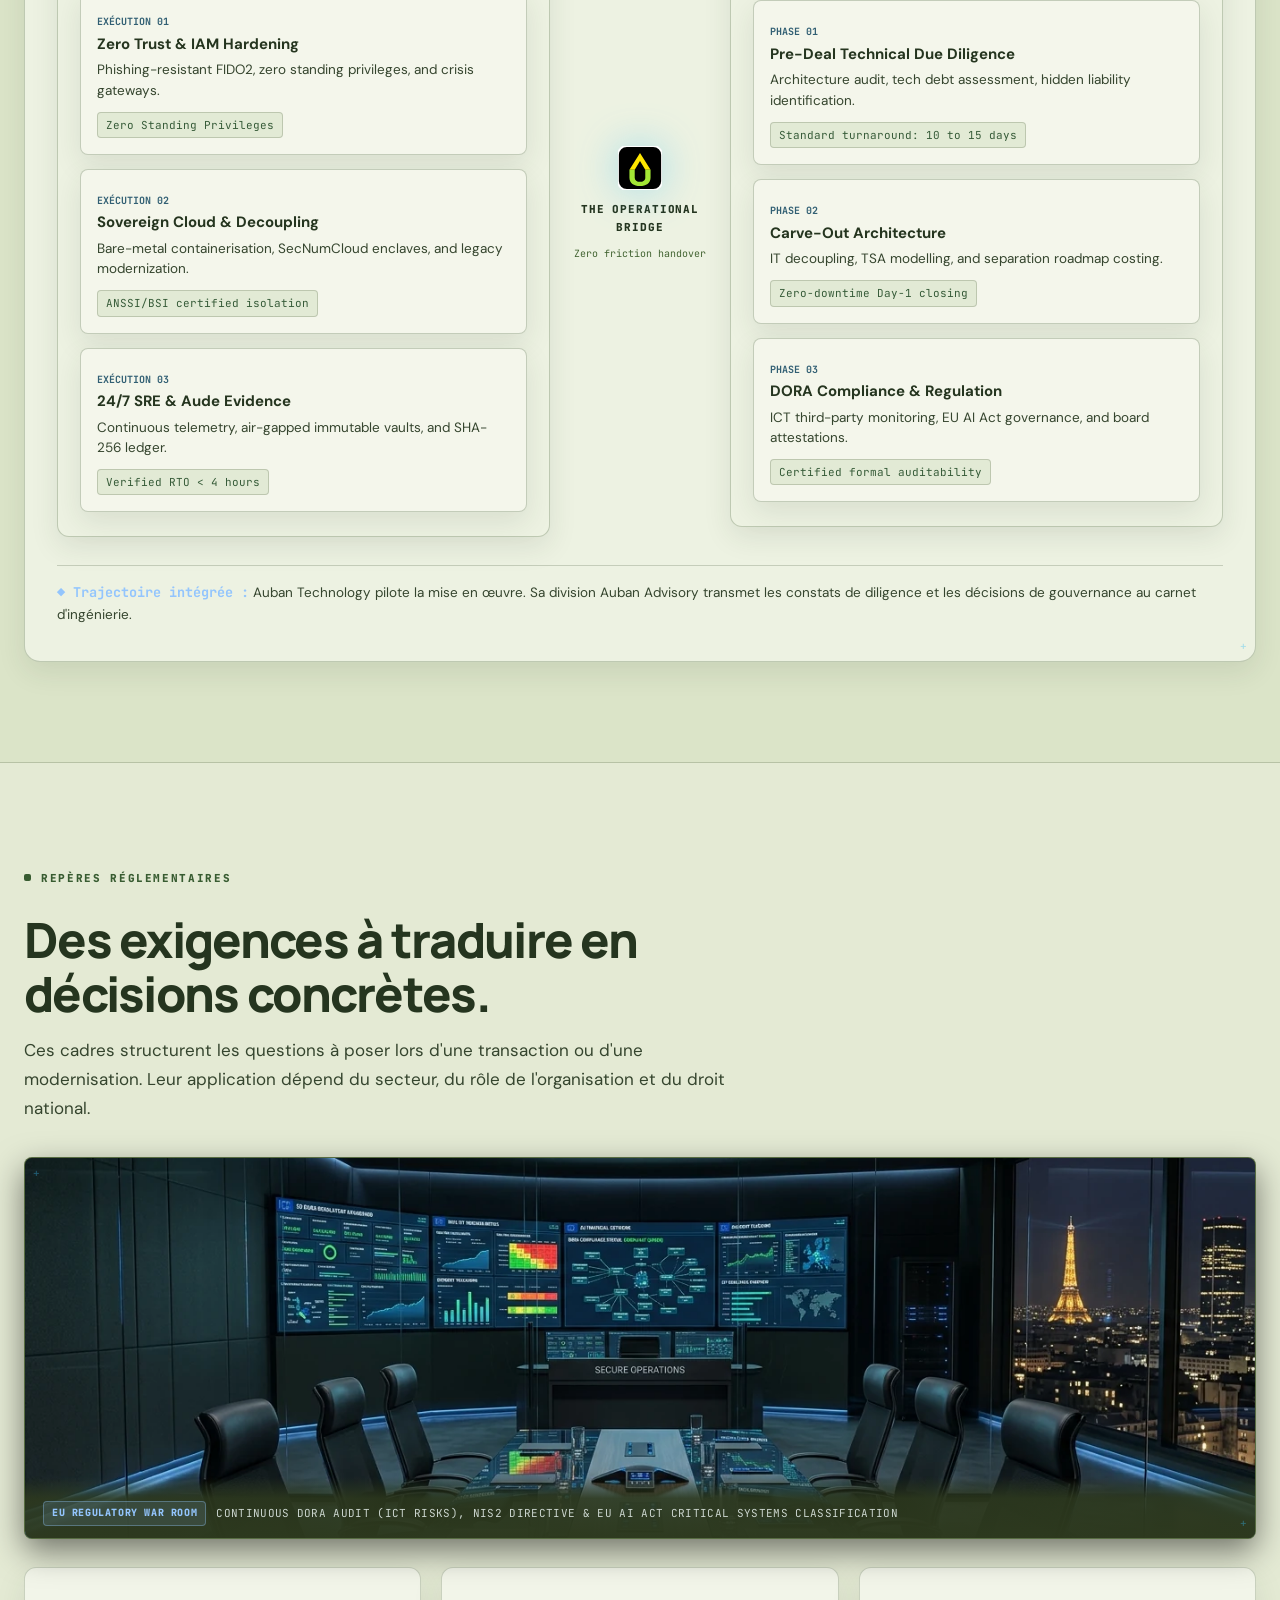
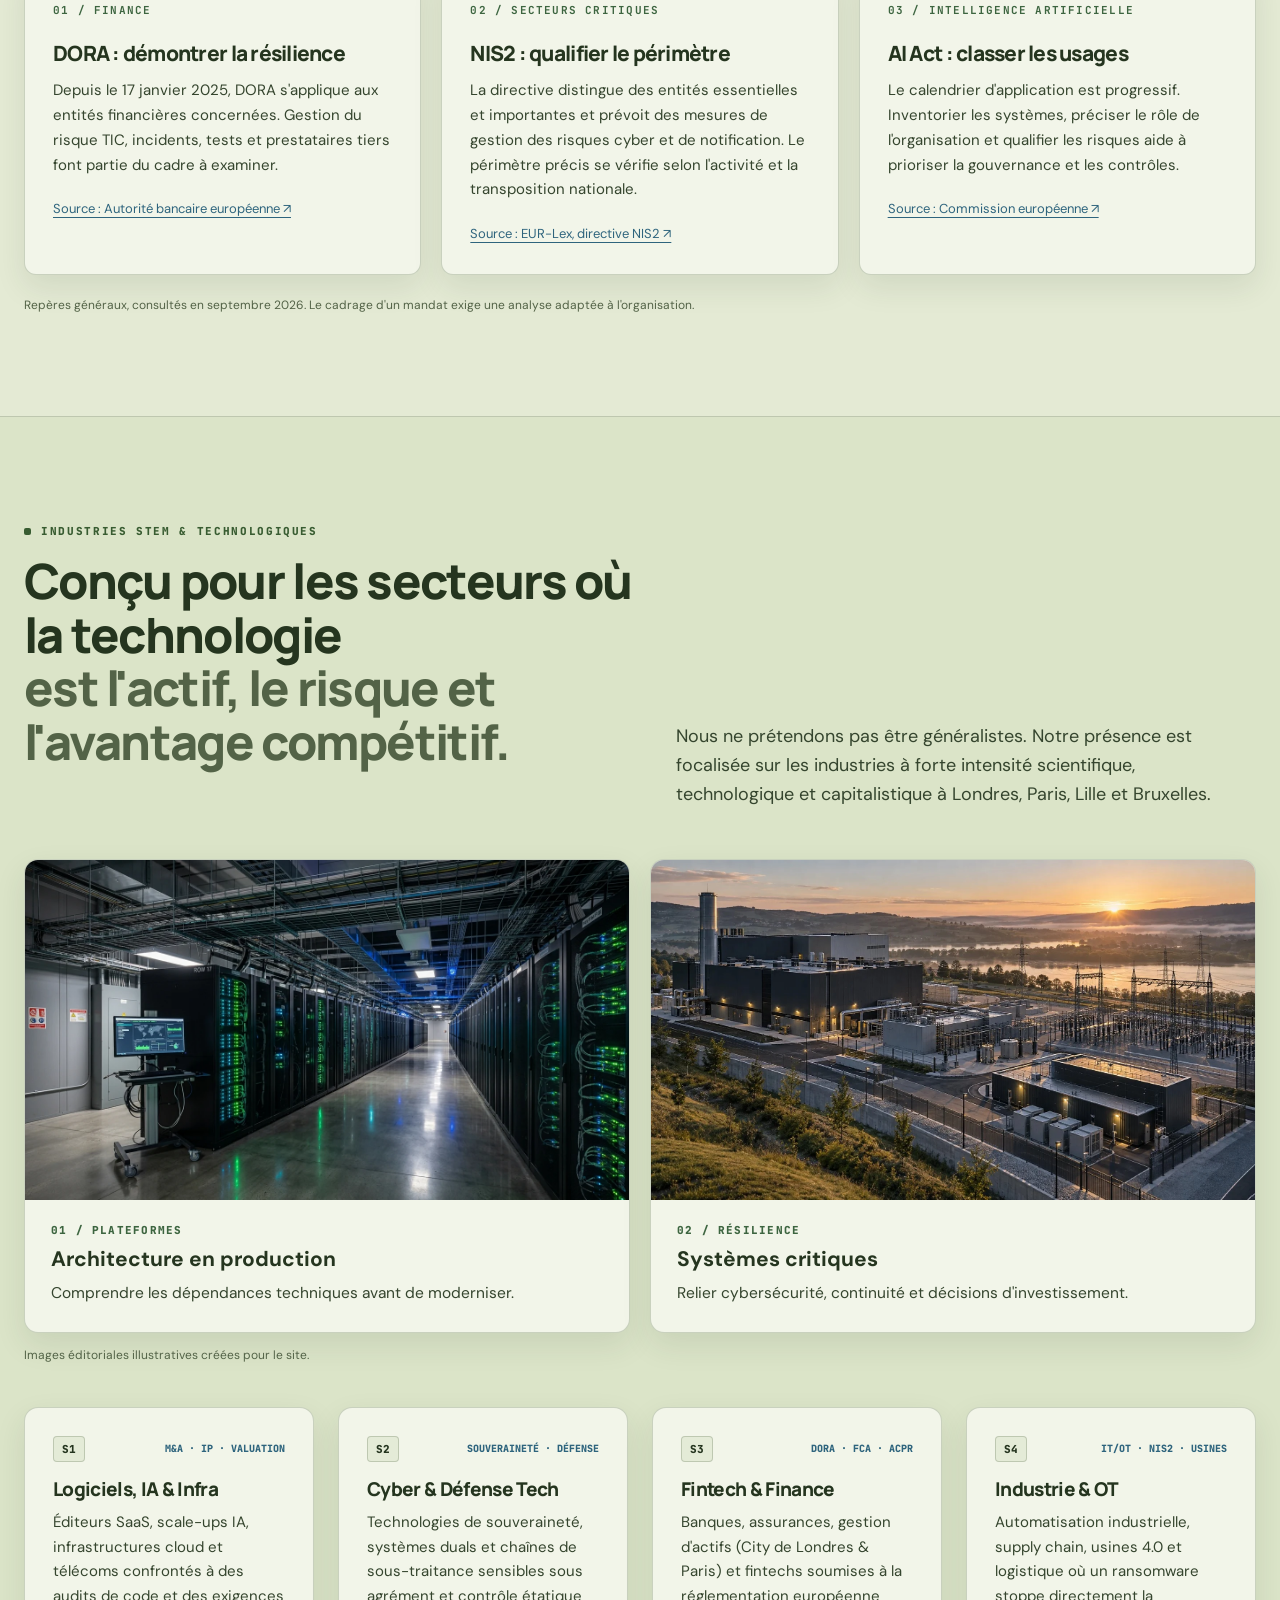
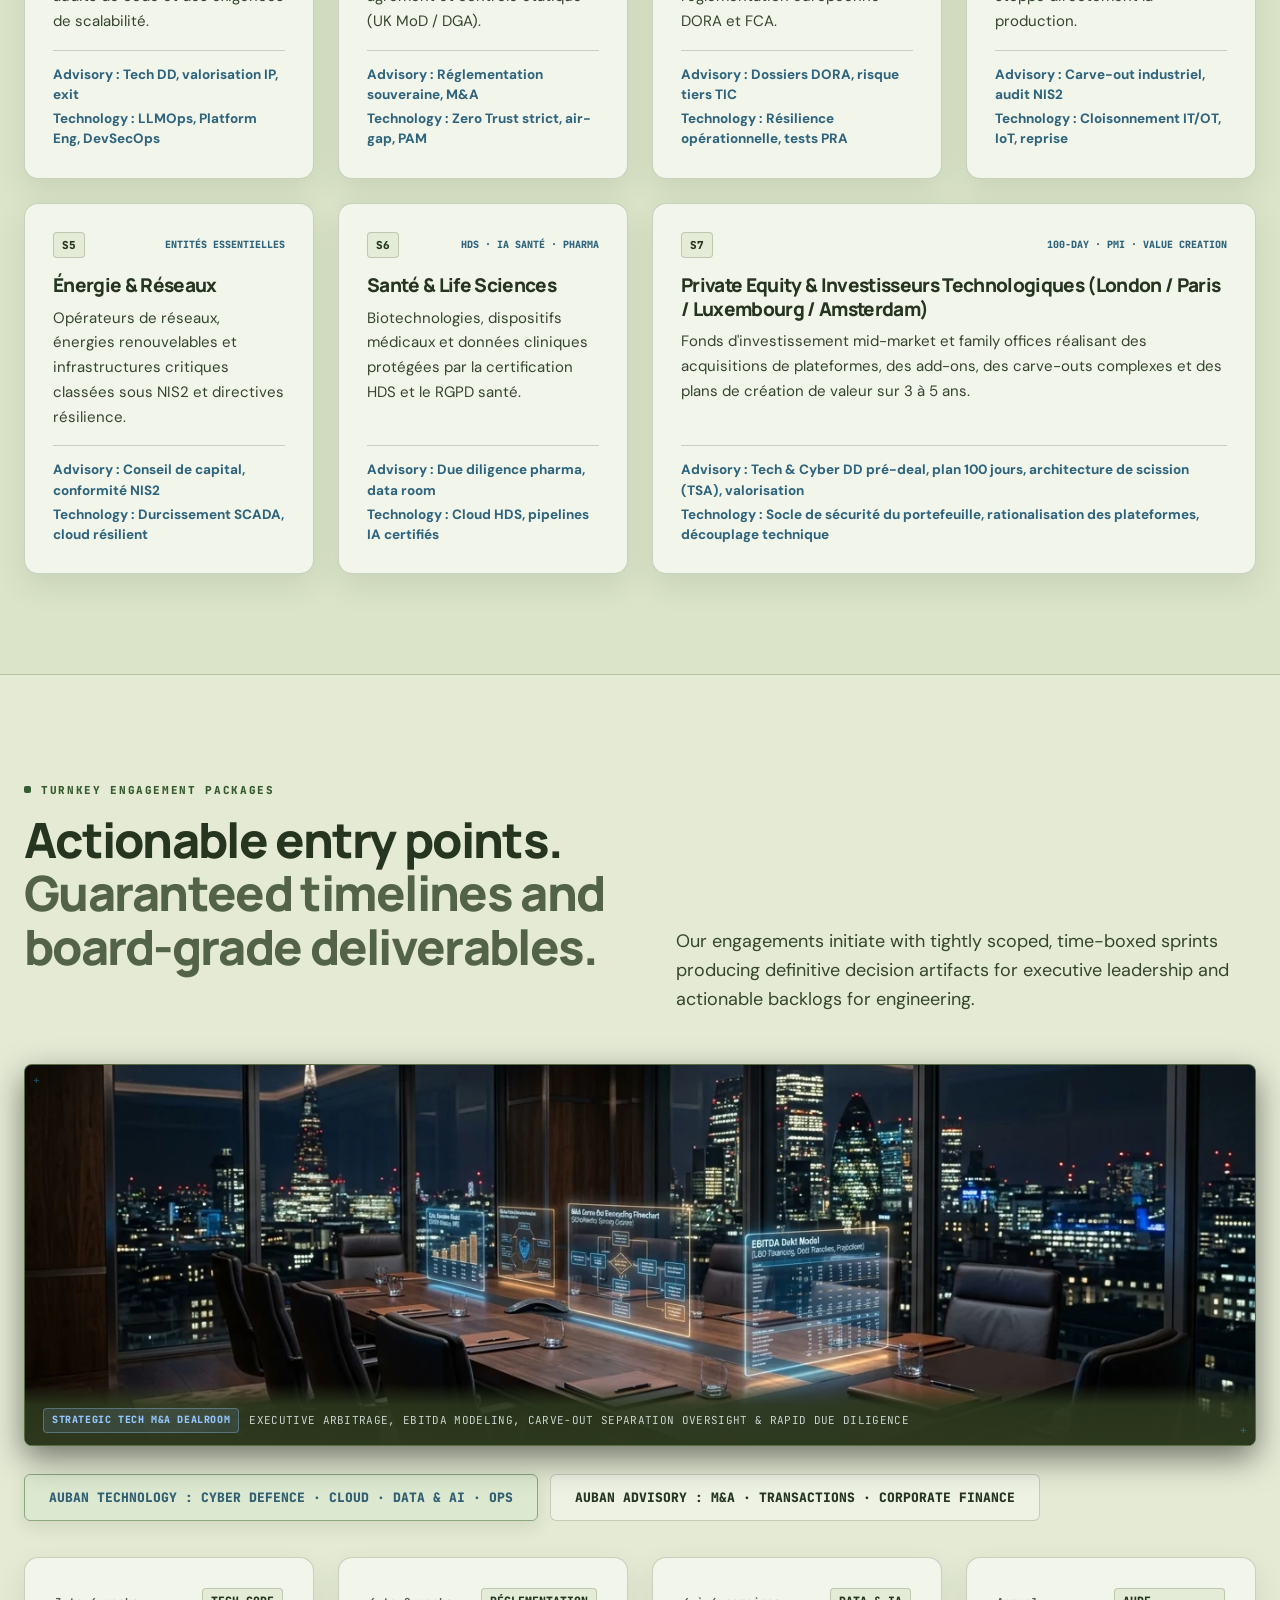
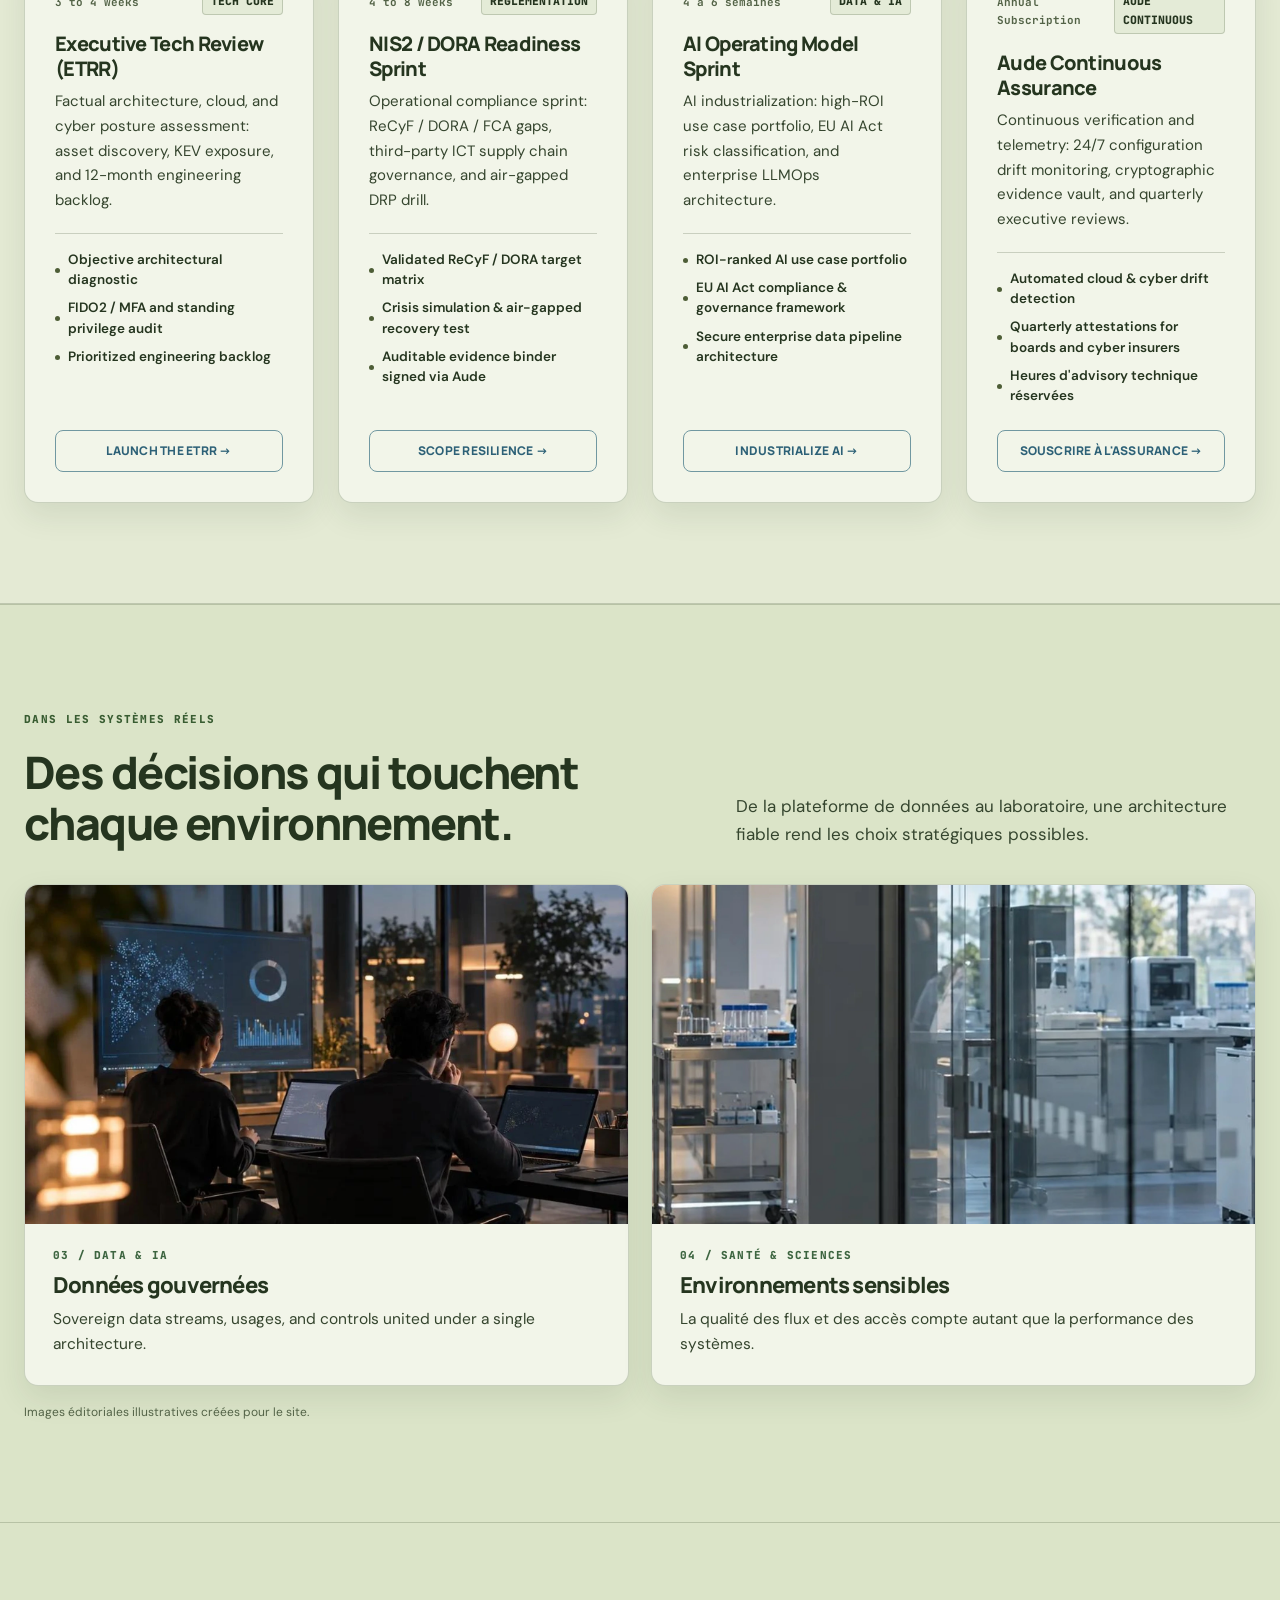
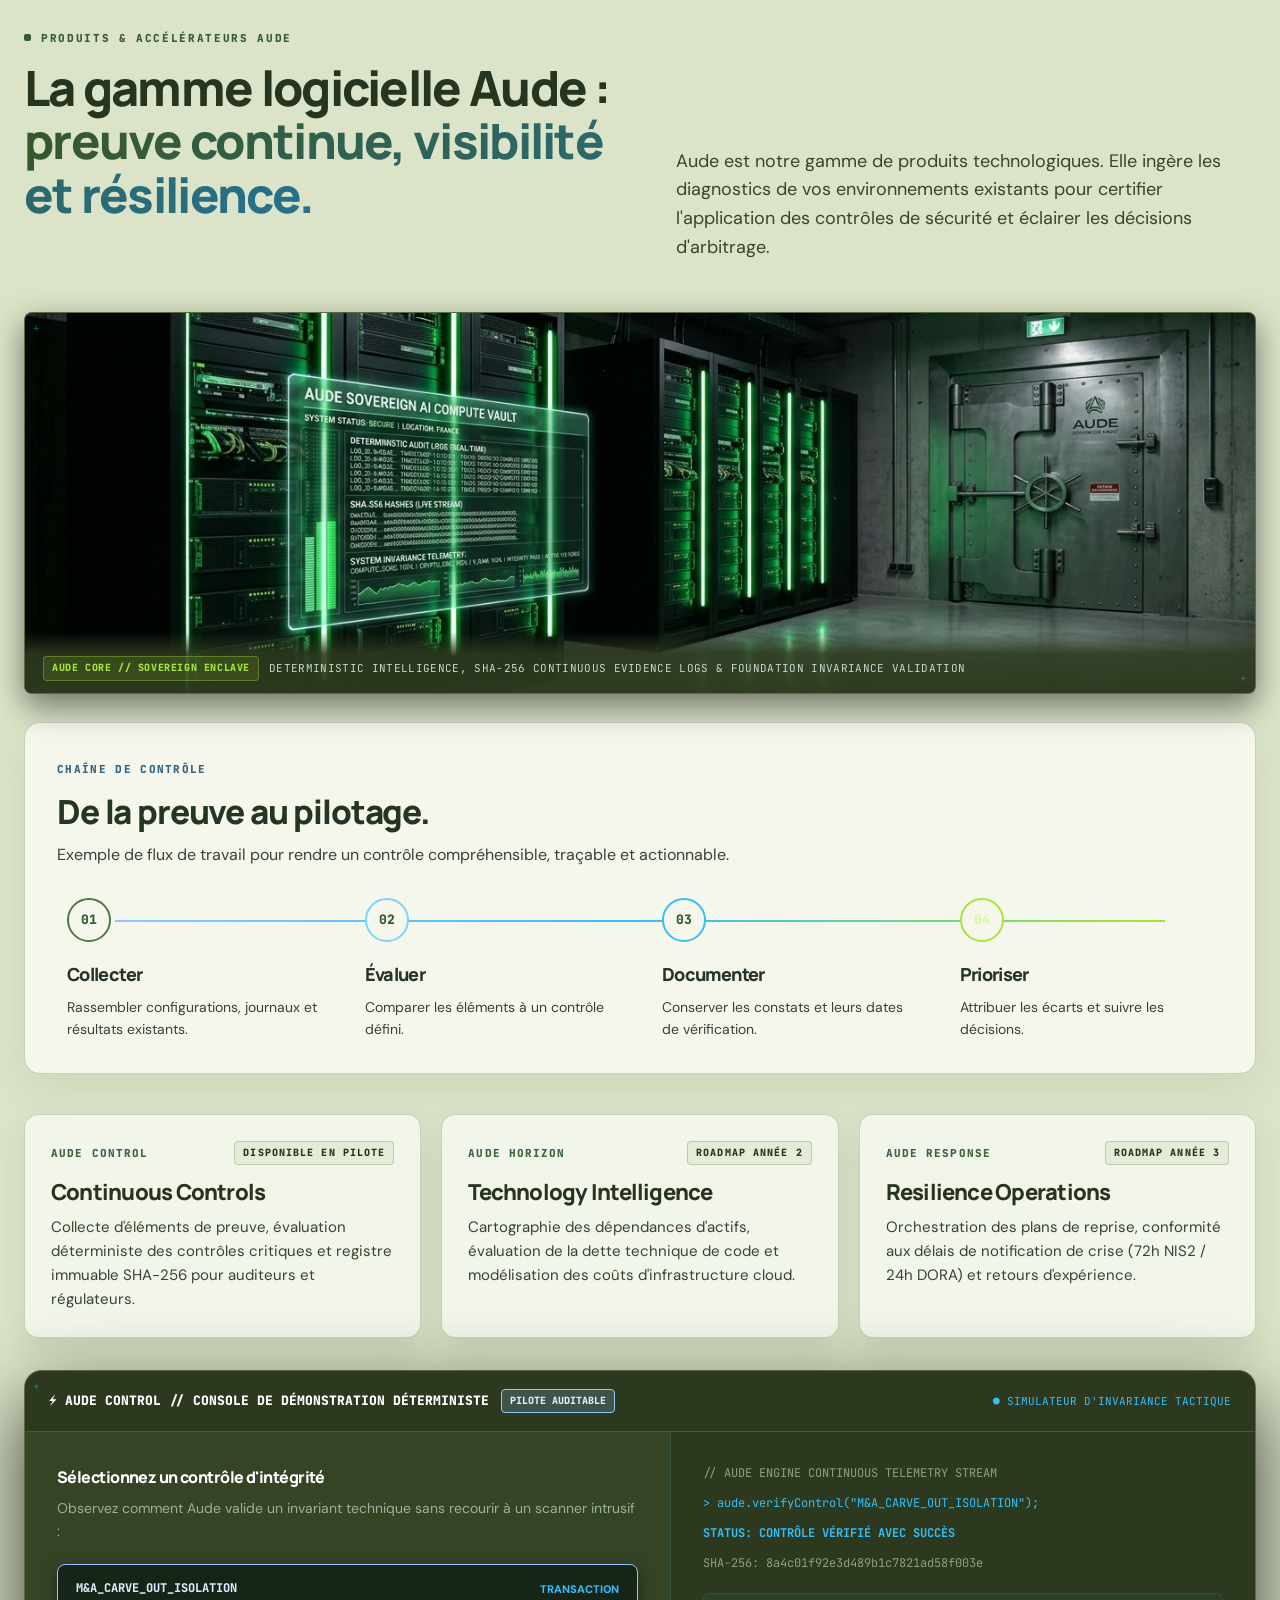
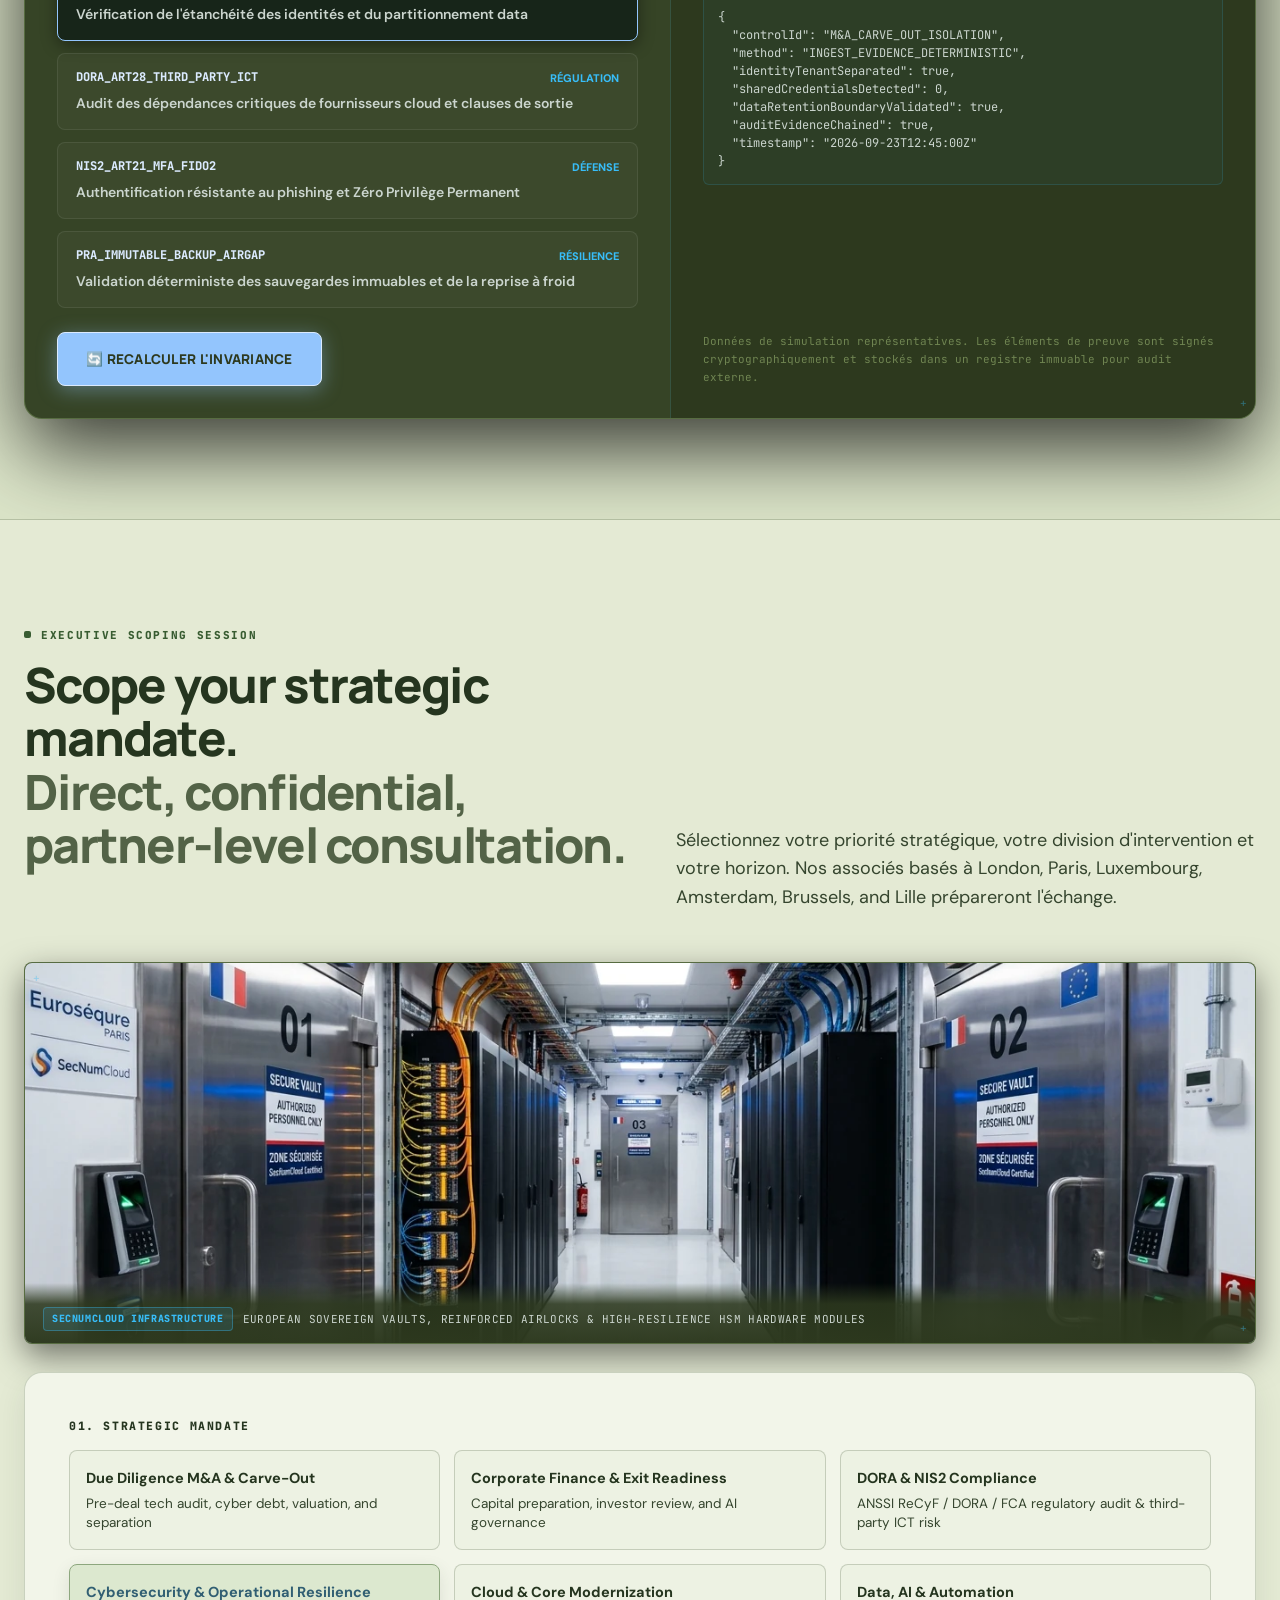
==== commit 9c6a3f36: "Update all dark green section backgrounds to medium olive" ====
--- a/en.html
+++ b/en.html
@@ -1,38 +1,40 @@
 <!DOCTYPE html>
-
-<html lang="en" data-hierarchy="technology-primary">
+<html lang="fr" data-hierarchy="technology-primary">
 <head>
-<meta charset="utf-8"/>
-<meta content="width=device-width, initial-scale=1.0" name="viewport"/>
-<title>Auban Technology | Cyber, cloud, data &amp; Auban Advisory division</title>
-<meta name="description" content="Auban Technology designs, secures and operates critical systems. Its Auban Advisory division supports transactions, technology diligence and strategic decisions.">
-<link href="https://auban.fr/" rel="canonical"/>
-<link href="https://auban.fr/" hreflang="fr" rel="alternate"/>
-<link href="https://auban.fr/en.html" hreflang="en" rel="alternate"/>
-<link href="https://auban.fr/nl.html" hreflang="nl" rel="alternate"/>
-<link href="https://auban.fr/en.html" hreflang="x-default" rel="alternate"/>
-<link href="favicon.svg" rel="icon" type="image/svg+xml"/>
-<link href="apple-touch-icon.png" rel="apple-touch-icon"/>
-<link href="site.webmanifest" rel="manifest"/>
-<meta content="#000000" name="theme-color"/>
-<!-- OpenGraph Protocol -->
-<meta content="website" property="og:type"/>
-<meta property="og:site_name" content="Auban Technology">
-<meta content="en_GB" property="og:locale"/>
-<meta content="https://auban.fr/en.html" property="og:url"/>
-<meta property="og:title" content="Auban Technology | Critical engineering &amp; Auban Advisory">
-<meta property="og:description" content="Cyber defence, cloud, data, AI and operations from Auban Technology, with transaction and strategic advice from its Auban Advisory division.">
-<meta property="og:image" content="https://auban.fr/og-technology-v2.png">
-<meta property="og:image:width" content="1731">
-<meta property="og:image:height" content="909">
-<meta property="og:image:alt" content="Auban Technology and its Auban Advisory division">
-<!-- Twitter / X Card Protocol -->
-<meta content="summary_large_image" name="twitter:card"/>
-<meta name="twitter:title" content="Auban Technology | Critical engineering &amp; Auban Advisory">
-<meta name="twitter:description" content="Cyber defence, cloud, data, AI and operations from Auban Technology, with transaction and strategic advice from its Auban Advisory division.">
-<meta name="twitter:image" content="https://auban.fr/og-technology-v2.png">
-<!-- Institutional Schema.org Structured Data -->
-<script type="application/ld+json">
+  <meta charset="UTF-8">
+  <meta name="viewport" content="width=device-width, initial-scale=1.0">
+  <title>Auban Technology | Cyber, cloud, data &amp; division Auban Advisory</title>
+  <meta name="description" content="Auban Technology conçoit, sécurise et exploite les systèmes critiques. Auban Advisory, sa division de conseil, éclaire les transactions et décisions stratégiques.">
+  <link rel="canonical" href="https://auban.fr/">
+  <link rel="alternate" hreflang="fr" href="https://auban.fr/">
+  <link rel="alternate" hreflang="en" href="https://auban.fr/en.html">
+  <link rel="alternate" hreflang="nl" href="https://auban.fr/nl.html">
+  <link rel="alternate" hreflang="x-default" href="https://auban.fr/en.html">
+  <link rel="icon" type="image/svg+xml" href="favicon.svg">
+  <link rel="apple-touch-icon" href="apple-touch-icon.png">
+  <link rel="manifest" href="site.webmanifest">
+  <meta name="theme-color" content="#000000">
+
+  <!-- OpenGraph Protocol -->
+  <meta property="og:type" content="website">
+  <meta property="og:site_name" content="Auban Technology">
+  <meta property="og:locale" content="en_GB">
+  <meta property="og:url" content="https://auban.fr/en.html">
+  <meta property="og:title" content="Auban Technology | Ingénierie critique &amp; division Auban Advisory">
+  <meta property="og:description" content="Cyber Defence, cloud, data, IA et opérations par Auban Technology. Auban Advisory accompagne les décisions, transactions et due diligences technologiques.">
+  <meta property="og:image" content="https://auban.fr/og-technology-v2.png">
+  <meta property="og:image:width" content="1731">
+  <meta property="og:image:height" content="909">
+  <meta property="og:image:alt" content="Auban Technology and its Auban Advisory division">
+
+  <!-- Twitter / X Card Protocol -->
+  <meta name="twitter:card" content="summary_large_image">
+  <meta name="twitter:title" content="Auban Technology | Ingénierie critique &amp; division Auban Advisory">
+  <meta name="twitter:description" content="Cyber Defence, cloud, data, IA et opérations par Auban Technology. Auban Advisory accompagne les décisions, transactions et due diligences technologiques.">
+  <meta name="twitter:image" content="https://auban.fr/og-technology-v2.png">
+
+  <!-- Institutional Schema.org Structured Data -->
+  <script type="application/ld+json">
   {
     "@context": "https://schema.org",
     "@graph": [
@@ -44,7 +46,7 @@
         "url": "https://auban.fr/",
         "logo": "https://auban.fr/apple-touch-icon.png",
         "image": "https://auban.fr/og-technology-v2.png",
-        "description": "Auban Technology is the primary cyber, cloud, data and operations platform. Auban Advisory is its strategic and technology diligence division.",
+        "description": "Auban Technology est la plateforme principale d'ingénierie cyber, cloud, data et opérations. Auban Advisory est sa division de conseil stratégique et de diligence technologique.",
         "email": "info@auban.fr",
         "telephone": "+33758585705",
         "address": [
@@ -109,30 +111,30 @@
     ]
   }
   </script>
-<link href="https://fonts.googleapis.com" rel="preconnect"/>
-<link crossorigin="" href="https://fonts.gstatic.com" rel="preconnect"/>
-<link href="https://fonts.googleapis.com/css2?family=DM+Sans:ital,opsz,wght@0,9..40,300..900;1,9..40,300..900&amp;family=JetBrains+Mono:wght@400;600;700;800&amp;family=Manrope:wght@400;600;700;800;900&amp;display=swap" rel="stylesheet"/>
-<style>
+  <link rel="preconnect" href="https://fonts.googleapis.com">
+  <link rel="preconnect" href="https://fonts.gstatic.com" crossorigin>
+  <link href="https://fonts.googleapis.com/css2?family=DM+Sans:ital,opsz,wght@0,9..40,300..900;1,9..40,300..900&family=JetBrains+Mono:wght@400;600;700;800&family=Manrope:wght@400;600;700;800;900&display=swap" rel="stylesheet">
+  <style>
     :root {
-      /* Tactical Military & Stealth Corporate Palette (Zero White Background) */
-      --mil-night: #050806;
-      --mil-deep: #070c08;
-      --mil-bg: #090f0b;
-      --mil-surface: #0e1711;
-      --mil-surface-elevated: #132017;
-      --mil-card: rgba(14, 23, 17, 0.95);
-      --mil-card-border: rgba(77, 93, 54, 0.35);
+      /* Tactical Military & Stealth Corporate Palette (Zero White Background, Medium Olive Tones) */
+      --mil-night: #364426;
+      --mil-deep: #323f22;
+      --mil-bg: #3c4b2b;
+      --mil-surface: #43532f;
+      --mil-surface-elevated: #4d5d36;
+      --mil-card: rgba(60, 75, 43, 0.95);
+      --mil-card-border: rgba(138, 168, 106, 0.40);
       --mil-card-border-brass: rgba(147, 197, 253, 0.35);
 
-      --ink: #f1f5f2;           /* Light text for dark theme */
+      --ink: #f1f5f2;           /* Light text for olive theme */
       --ink-soft: #cbd5ce;      /* Muted light text */
       --ink-muted: #8f9f7a;     /* Sage muted text */
-      --paper: #070c08;         /* Replaced white with dark stealth */
-      --canvas: #0a120c;        /* Replaced light ivory with dark canvas */
-      --canvas-surface: #0e1a12;
-      --canvas-subtle: #121d15;
-      --line: rgba(77, 93, 54, 0.35);
-      --line-subtle: rgba(77, 93, 54, 0.20);
+      --paper: #3c4b2b;         /* Replaced dark pitch with medium olive */
+      --canvas: #364426;        /* Replaced dark canvas with medium olive */
+      --canvas-surface: #43532f;
+      --canvas-subtle: #4d5d36;
+      --line: rgba(138, 168, 106, 0.40);
+      --line-subtle: rgba(138, 168, 106, 0.25);
 
       /* Tactical Olive Drab & Ranger Greens */
       --olive-drab: #4d5d36;
@@ -175,7 +177,7 @@
     }
     body {
       margin: 0;
-      background: #070c08;
+      background: #3c4b2b;
       color: var(--ink);
       font-family: var(--font-sans);
       -webkit-font-smoothing: antialiased;
@@ -296,7 +298,7 @@
     }
     .btn-brass {
       background: var(--brass);
-      color: #060a07;
+      color: #2d391e;
       box-shadow: 0 4px 20px var(--brass-glow);
       border: 1px solid var(--brass-light);
     }
@@ -390,7 +392,7 @@
        TOP TACTICAL COMMAND RIBBON
        ======================================================== */
     .top-command-ribbon {
-      background: #040705;
+      background: #364426;
       border-bottom: 1px solid rgba(56, 189, 248, 0.18);
       padding: 7px 0;
       font-family: var(--font-mono);
@@ -489,7 +491,7 @@
     .lang-switcher {
       display: inline-flex;
       align-items: center;
-      background: rgba(5, 10, 7, 0.94);
+      background: rgba(45, 57, 30, 0.95);
       border: 1px solid rgba(56, 189, 248, 0.35);
       border-radius: 6px;
       padding: 3px 5px;
@@ -527,7 +529,7 @@
       position: sticky;
       top: 0;
       z-index: 100;
-      background: rgba(6, 10, 7, 0.95);
+      background: rgba(54, 68, 38, 0.97);
       backdrop-filter: blur(18px);
       border-bottom: 1px solid rgba(56, 189, 248, 0.15);
     }
@@ -615,7 +617,7 @@
     }
     .header-cta-advisory:hover {
       background: var(--brass);
-      color: #060a07;
+      color: #2d391e;
     }
     .header-cta-tech {
       padding: 8px 16px;
@@ -639,7 +641,7 @@
        ======================================================== */
     .hero {
       position: relative;
-      background: radial-gradient(circle at 82% 16%, #172618 0%, var(--mil-night) 70%);
+      background: radial-gradient(circle at 82% 16%, #4a5c34 0%, var(--mil-night) 70%);
       color: white;
       padding: 70px 0 90px;
       overflow: hidden;
@@ -740,7 +742,7 @@
       grid-template-columns: 1fr 1fr;
       gap: 16px;
       padding: 20px;
-      background: rgba(14, 24, 16, 0.85);
+      background: rgba(60, 75, 43, 0.90);
       border: 1px solid rgba(56, 189, 248, 0.18);
       border-radius: 12px;
       backdrop-filter: blur(14px);
@@ -796,7 +798,7 @@
       position: relative;
     }
     .visual-topbar {
-      background: #040805;
+      background: #2d391e;
       padding: 14px 20px;
       display: flex;
       justify-content: space-between;
@@ -813,7 +815,7 @@
     .visual-mode-tabs {
       display: grid;
       grid-template-columns: repeat(4, 1fr);
-      background: #040805;
+      background: #2d391e;
       border-bottom: 1px solid rgba(56, 189, 248, 0.12);
       padding: 6px;
       gap: 6px;
@@ -884,7 +886,7 @@
     .diag-bottom { bottom: 58px; right: 24px; }
 
     .visual-footer-bar {
-      background: #040805;
+      background: #2d391e;
       padding: 12px 20px;
       border-top: 1px solid rgba(56, 189, 248, 0.15);
       display: flex;
@@ -909,7 +911,7 @@
        CONVICTION STRIP: TACTICAL DEFENSE & VALUATION
        ======================================================== */
     .belief-strip {
-      background: #09100b;
+      background: #3c4b2b;
       border-bottom: 1px solid var(--line);
       padding: 38px 0;
     }
@@ -977,7 +979,7 @@
       position: relative;
     }
     .divisions-section {
-      background: #070c08;
+      background: #3c4b2b;
       border-bottom: 1px solid var(--line);
     }
     .section-head {
@@ -1012,7 +1014,7 @@
     }
     /* Advisory Card: Command Slate-Olive with Brass Highlights */
     .card-advisory {
-      background: linear-gradient(160deg, #131c15 0%, #070d09 100%);
+      background: linear-gradient(160deg, #43532f 0%, #364426 100%);
       color: white;
       border: 1px solid var(--mil-card-border-brass);
       box-shadow: 0 20px 50px rgba(0, 0, 0, 0.35);
@@ -1025,7 +1027,7 @@
 
     /* Technology Card: Military Defense Olive with Phosphor Highlights */
     .card-tech {
-      background: linear-gradient(160deg, #112015 0%, #070e09 100%);
+      background: linear-gradient(160deg, #43532f 0%, #364426 100%);
       color: white;
       border: 1px solid var(--mil-card-border);
       box-shadow: 0 20px 50px rgba(0, 0, 0, 0.35);
@@ -1201,7 +1203,7 @@
        STEM-BASED INDUSTRIES (LONDON, PARIS, BENELUX FOCUS)
        ======================================================== */
     .industry-section {
-      background: #09100b;
+      background: #3c4b2b;
       border-bottom: 1px solid var(--line);
     }
     .stem-grid {
@@ -1210,7 +1212,7 @@
       gap: 24px;
     }
     .stem-card {
-      background: #0d160f;
+      background: #3c4b2b;
       border: 1px solid rgba(77, 93, 54, 0.35);
       border-radius: 14px;
       padding: 28px;
@@ -1236,7 +1238,7 @@
       font-weight: 900;
       color: #f1f5f2;
       padding: 3px 8px;
-      background: #132016;
+      background: #364526;
       border: 1px solid rgba(77, 93, 54, 0.4);
       border-radius: 4px;
     }
@@ -1273,7 +1275,7 @@
        COMMERCIAL PACKAGES (ENTRY OFFERS)
        ======================================================== */
     .packages-section {
-      background: #070c08;
+      background: #3c4b2b;
       border-bottom: 1px solid var(--line);
     }
     .package-tabs {
@@ -1288,13 +1290,13 @@
       font-size: 13px;
       font-weight: 800;
       color: var(--ink-soft);
-      background: #0d160f;
+      background: #3c4b2b;
       border: 1px solid rgba(77, 93, 54, 0.35);
       transition: all 0.2s;
       font-family: var(--font-mono);
       text-transform: uppercase;
     }
-    .pkg-tab-btn:hover { background: #152319; color: #ffffff; }
+    .pkg-tab-btn:hover { background: #43532f; color: #ffffff; }
     .pkg-tab-btn.active {
       background: var(--mil-surface-elevated);
       color: white;
@@ -1310,7 +1312,7 @@
       gap: 24px;
     }
     .package-card {
-      background: #0d160f;
+      background: #3c4b2b;
       border: 1px solid rgba(77, 93, 54, 0.35);
       border-radius: 14px;
       padding: 30px;
@@ -1343,7 +1345,7 @@
       color: #f1f5f2;
       padding: 3px 8px;
       border-radius: 4px;
-      background: #132016;
+      background: #364526;
       border: 1px solid rgba(77, 93, 54, 0.4);
     }
     .package-card h3 {
@@ -1390,14 +1392,14 @@
       border-bottom: 1px solid rgba(56, 189, 248, 0.15);
     }
     .aude-console-card {
-      background: #09110b;
+      background: #364426;
       border: 1px solid rgba(56, 189, 248, 0.22);
       border-radius: 18px;
       overflow: hidden;
       box-shadow: 0 30px 80px rgba(0, 0, 0, 0.75);
     }
     .console-header {
-      background: #040805;
+      background: #2d391e;
       padding: 18px 24px;
       display: flex;
       justify-content: space-between;
@@ -1461,7 +1463,7 @@
     .choice-title { font-size: 14px; color: #cbd5ce; font-weight: 600; }
 
     .console-terminal-col {
-      background: #030704;
+      background: #2d391e;
       padding: 32px;
       display: flex;
       flex-direction: column;
@@ -1528,11 +1530,11 @@
        EXECUTIVE SCOPER: DUAL-PATHWAY CONSULTATION PLANNER
        ======================================================== */
     .scoper-section {
-      background: #09100b;
+      background: #3c4b2b;
       border-bottom: 1px solid var(--line);
     }
     .scoper-box {
-      background: #0c140e;
+      background: #3c4b2b;
       border: 1px solid rgba(77, 93, 54, 0.4);
       border-radius: 18px;
       padding: 44px;
@@ -1556,14 +1558,14 @@
       gap: 14px;
     }
     .scoper-btn {
-      background: #111c14;
+      background: #3c4b2b;
       border: 1px solid rgba(77, 93, 54, 0.3);
       border-radius: 8px;
       padding: 16px;
       text-align: left;
       transition: all 0.2s;
     }
-    .scoper-btn:hover { border-color: var(--tech-blue); background: #18281c; }
+    .scoper-btn:hover { border-color: var(--tech-blue); background: #43532f; }
     .scoper-btn.active {
       background: var(--mil-surface-elevated);
       color: white;
@@ -1576,7 +1578,7 @@
     .scoper-btn.active span { color: #cbd5ce; }
 
     .scoper-summary-tray {
-      background: #111c14;
+      background: #3c4b2b;
       border: 1px solid rgba(77, 93, 54, 0.35);
       border-radius: 12px;
       padding: 24px;
@@ -1594,7 +1596,7 @@
        SERIOUS BOARD-LEVEL FAQ
        ======================================================== */
     .faq-section {
-      background: #070c08;
+      background: #3c4b2b;
       border-bottom: 1px solid var(--line);
     }
     .faq-grid {
@@ -1603,7 +1605,7 @@
       gap: 28px;
     }
     .faq-card {
-      background: #0d160f;
+      background: #3c4b2b;
       border: 1px solid rgba(77, 93, 54, 0.35);
       border-radius: 12px;
       padding: 30px;
@@ -1624,7 +1626,7 @@
        CONTACT BAND & SITE FOOTER (LONDON · LILLE · PARIS)
        ======================================================== */
     .contact-band {
-      background: linear-gradient(135deg, #111e14 0%, var(--mil-night) 100%);
+      background: linear-gradient(135deg, #44542f 0%, var(--mil-night) 100%);
       color: white;
       padding: 80px 0;
       border-bottom: 1px solid rgba(56, 189, 248, 0.15);
@@ -1754,7 +1756,7 @@
         padding: 14px;
         display: grid;
         gap: 6px;
-        background: #060a07;
+        background: #2d391e;
         border: 1px solid rgba(56, 189, 248, 0.25);
         border-radius: 8px;
         box-shadow: 0 18px 42px rgba(0, 0, 0, 0.8);
@@ -1767,7 +1769,7 @@
        CAREERS, PARTNERSHIPS, ENQUIRIES & OUTLOOK POPOUT STYLES
        ======================================================== */
     .careers-section {
-      background: #070c08;
+      background: #3c4b2b;
       border-top: 1px solid var(--line);
     }
     .careers-grid {
@@ -1780,7 +1782,7 @@
       .careers-grid { grid-template-columns: 1fr; }
     }
     .career-card {
-      background: #090f0b;
+      background: #3c4b2b;
       border: 1px solid var(--line);
       border-radius: 8px;
       padding: 32px 28px;
@@ -1838,7 +1840,7 @@
       border-radius: 4px;
     }
     .career-spontaneous-banner {
-      background: #0b150e;
+      background: #3c4b2b;
       border: 1px solid rgba(147, 197, 253, 0.35);
       border-radius: 8px;
       padding: 32px;
@@ -1863,7 +1865,7 @@
 
     /* PARTNERSHIPS SECTION */
     .partnerships-section {
-      background: #090f0b;
+      background: #3c4b2b;
       border-top: 1px solid var(--line);
     }
     .partnerships-grid {
@@ -1876,7 +1878,7 @@
       .partnerships-grid { grid-template-columns: 1fr; }
     }
     .partnership-card {
-      background: #070c08;
+      background: #3c4b2b;
       border: 1px solid var(--line);
       border-radius: 8px;
       padding: 32px 28px;
@@ -1924,7 +1926,7 @@
       color: var(--brass);
     }
     .partnership-cta-box {
-      background: #0e1711;
+      background: #3c4b2b;
       border: 1px solid rgba(77, 93, 54, 0.4);
       border-radius: 8px;
       padding: 32px;
@@ -1949,7 +1951,7 @@
 
     /* ENQUIRY & CONTACT SECTION */
     .enquiry-section {
-      background: #070c08;
+      background: #3c4b2b;
       border-top: 1px solid var(--line);
     }
     .enquiry-layout {
@@ -1962,7 +1964,7 @@
       .enquiry-layout { grid-template-columns: 1fr; }
     }
     .enquiry-card-form {
-      background: #090f0b;
+      background: #3c4b2b;
       border: 1px solid var(--line);
       border-radius: 8px;
       padding: 36px 32px;
@@ -2003,7 +2005,7 @@
     .form-group input,
     .form-group select,
     .form-group textarea {
-      background: #060a07;
+      background: #2d391e;
       border: 1px solid rgba(77, 93, 54, 0.45);
       border-radius: 6px;
       padding: 12px 14px;
@@ -2028,7 +2030,7 @@
     }
 
     .enquiry-card-channels {
-      background: #0b150e;
+      background: #3c4b2b;
       border: 1px solid var(--line);
       border-radius: 8px;
       padding: 36px 32px;
@@ -2077,7 +2079,7 @@
       margin-bottom: 24px;
     }
     .hub-pill {
-      background: #070c08;
+      background: #3c4b2b;
       border: 1px solid rgba(77, 93, 54, 0.3);
       padding: 6px 10px;
       border-radius: 4px;
@@ -2090,7 +2092,7 @@
       font-weight: 700;
     }
     .outlook-quick-triggers {
-      background: #070c08;
+      background: #3c4b2b;
       border: 1px dashed rgba(147, 197, 253, 0.35);
       border-radius: 6px;
       padding: 16px;
@@ -2111,7 +2113,7 @@
       padding: 20px;
     }
     .outlook-modal-box {
-      background: #0a120c;
+      background: #364426;
       border: 1.5px solid var(--brass);
       border-radius: 10px;
       max-width: 640px;
@@ -2183,7 +2185,7 @@
       margin-bottom: 4px;
     }
     .modal-readonly-input {
-      background: #060a07;
+      background: #2d391e;
       border: 1px solid rgba(77, 93, 54, 0.4);
       border-radius: 4px;
       padding: 8px 12px;
@@ -2193,7 +2195,7 @@
     }
     .modal-body-textarea {
       width: 100%;
-      background: #060a07;
+      background: #2d391e;
       border: 1px solid rgba(77, 93, 54, 0.4);
       border-radius: 4px;
       padding: 10px 12px;
@@ -2242,10 +2244,10 @@
     
 
     /* Editorial photo, decision map, regulatory context and responsive layouts */
-    .editorial-section { background:#080e0b; padding:42px 0 0; }
+    .editorial-section { background:#3a4928; padding:42px 0 0; }
     .editorial-frame { position:relative; min-height:420px; overflow:hidden; border:1px solid rgba(147,197,253,.26); border-radius:18px; }
     .editorial-frame img { position:absolute; inset:0; width:100%; height:100%; object-fit:cover; object-position:center 48%; }
-    .editorial-frame::after { content:""; position:absolute; inset:0; background:linear-gradient(90deg,rgba(5,8,6,.93),rgba(5,8,6,.65) 42%,rgba(5,8,6,.1) 85%),linear-gradient(0deg,rgba(5,8,6,.65),transparent 50%); }
+    .editorial-frame::after { content:""; position:absolute; inset:0; background:linear-gradient(90deg,rgba(45,57,30,.93),rgba(45,57,30,.65) 42%,rgba(45,57,30,.1) 85%),linear-gradient(0deg,rgba(45,57,30,.65),transparent 50%); }
     .editorial-content { position:relative; z-index:1; display:flex; flex-direction:column; justify-content:flex-end; min-height:420px; max-width:690px; padding:clamp(28px,5vw,64px); }
     .editorial-content .eyebrow { color:#bfdbfe; font:800 11px var(--font-mono); letter-spacing:.15em; text-transform:uppercase; }
     .editorial-content h2 { color:white; font-size:clamp(31px,4vw,56px); line-height:1.08; margin:18px 0; }
@@ -2254,18 +2256,18 @@
     .bridge-cards-grid { position:relative; }
     .bridge-cards-grid::before { content:""; position:absolute; top:-19px; left:8%; right:8%; height:1px; background:linear-gradient(90deg,#93c5fd,#38bdf8,#a3e635); }
     .bridge-step-card { position:relative; }
-    .bridge-step-card::before { content:""; position:absolute; top:-25px; left:34px; width:12px; height:12px; border-radius:50%; background:#93c5fd; border:3px solid #070c08; box-shadow:0 0 0 1px #93c5fd; }
+    .bridge-step-card::before { content:""; position:absolute; top:-25px; left:34px; width:12px; height:12px; border-radius:50%; background:#93c5fd; border:3px solid #3c4b2b; box-shadow:0 0 0 1px #93c5fd; }
     .bridge-step-card:nth-child(2)::before { background:#38bdf8; box-shadow:0 0 0 1px #38bdf8; }
     .bridge-step-card:nth-child(3)::before { background:#a3e635; box-shadow:0 0 0 1px #a3e635; }
     .bridge-output { display:block; margin-top:14px; padding:12px 14px; background:rgba(147,197,253,.07); border-left:2px solid #93c5fd; color:#dbeafe; font-size:13px; line-height:1.5; }
     .bridge-step-card:nth-child(2) .bridge-output { border-color:#38bdf8; }
     .bridge-step-card:nth-child(3) .bridge-output { border-color:#a3e635; }
-    .insight-section { background:#0b130e; border-bottom:1px solid var(--line); }
+    .insight-section { background:#3c4b2b; border-bottom:1px solid var(--line); }
     .insight-heading { max-width:760px; margin-bottom:34px; }
     .insight-heading h2 { color:white; margin:12px 0 16px; }
     .insight-heading p { color:var(--ink-soft); max-width:720px; }
     .insight-grid { display:grid; grid-template-columns:repeat(3,minmax(0,1fr)); gap:20px; }
-    .insight-card { padding:28px; border:1px solid rgba(147,197,253,.2); background:#101a14; border-radius:12px; }
+    .insight-card { padding:28px; border:1px solid rgba(147,197,253,.2); background:#3c4b2b; border-radius:12px; }
     .insight-card .insight-code { color:#93c5fd; font:700 11px var(--font-mono); letter-spacing:.11em; }
     .insight-card h3 { color:#fff; font-size:21px; line-height:1.25; margin:18px 0 12px; }
     .insight-card p { color:var(--ink-soft); font-size:14px; line-height:1.65; margin:0 0 18px; }
@@ -2278,7 +2280,7 @@
     @media(max-width:900px) { .insight-grid { grid-template-columns:1fr; } }
     @media(max-width:600px) {
       .editorial-frame,.editorial-content { min-height:460px; }
-      .editorial-frame::after { background:linear-gradient(0deg,rgba(5,8,6,.96),rgba(5,8,6,.15) 88%); }
+      .editorial-frame::after { background:linear-gradient(0deg,rgba(45,57,30,.96),rgba(45,57,30,.15) 88%); }
       .editorial-frame img { object-position:32% center; }
       .hero-actions .btn { max-width:100%; width:100%; white-space:normal; text-align:left; }
       .hero-pill-cluster { max-width:100%; }
@@ -2312,14 +2314,14 @@
     .product-card p { font-size:15px; }
     .scoper-btn span { font-size:13.5px; }
     .visual-gallery { display:grid; grid-template-columns:repeat(2,minmax(0,1fr)); gap:20px; margin:0 0 42px; }
-    .visual-story { margin:0; min-width:0; background:#101a14; border:1px solid rgba(147,197,253,.22); border-radius:14px; overflow:hidden; }
+    .visual-story { margin:0; min-width:0; background:#3c4b2b; border:1px solid rgba(147,197,253,.22); border-radius:14px; overflow:hidden; }
     .visual-story img { display:block; width:100%; height:auto; aspect-ratio:16/9; object-fit:cover; }
     .visual-story figcaption { padding:23px 26px 26px; }
     .visual-story .story-kicker { display:block; color:#93c5fd; font:800 11px var(--font-mono); letter-spacing:.11em; margin-bottom:9px; text-transform:uppercase; }
     .visual-story strong { display:block; color:#f1f5f2; font-size:21px; line-height:1.3; margin-bottom:8px; }
     .visual-story p { color:var(--ink-soft); font-size:15.5px; line-height:1.6; margin:0; }
     .visual-gallery-note { grid-column:1/-1; color:var(--ink-muted); font-size:12px; margin:-8px 0 0; }
-    .decision-map { margin:72px 0 0; padding:32px; border:1px solid rgba(147,197,253,.22); border-radius:16px; background:linear-gradient(135deg,#101b14,#09110d); }
+    .decision-map { margin:72px 0 0; padding:32px; border:1px solid rgba(147,197,253,.22); border-radius:16px; background:linear-gradient(135deg,#44542f,#3a4928); }
     .decision-map figcaption { display:flex; justify-content:space-between; gap:24px; align-items:end; margin-bottom:30px; }
     .decision-map .map-intro { max-width:670px; }
     .decision-map .map-kicker { color:#93c5fd; font:800 11px var(--font-mono); letter-spacing:.12em; text-transform:uppercase; }
@@ -2327,7 +2329,7 @@
     .decision-map figcaption p { color:#cbd5ce; font-size:15px; line-height:1.55; margin:0; }
     .map-result { flex:0 0 auto; color:#dbeafe; font:700 12px var(--font-mono); padding:10px 14px; border:1px solid rgba(147,197,253,.32); border-radius:999px; }
     .map-grid { display:grid; grid-template-columns:repeat(4,minmax(0,1fr)); gap:14px; }
-    .map-node { position:relative; padding:22px; min-width:0; border:1px solid rgba(147,197,253,.21); border-radius:10px; background:#0d1711; }
+    .map-node { position:relative; padding:22px; min-width:0; border:1px solid rgba(147,197,253,.21); border-radius:10px; background:#3c4b2b; }
     .map-node:not(:last-child)::after { content:"→"; position:absolute; z-index:2; right:-18px; top:50%; transform:translateY(-50%); color:#93c5fd; font-size:22px; font-weight:700; }
     .map-node .map-num { color:#93c5fd; font:800 12px var(--font-mono); }
     .map-node h4 { color:white; font-size:18px; line-height:1.3; margin:13px 0 10px; }
@@ -2345,21 +2347,21 @@
 
 
     /* Second editorial spread and a distinct, readable evidence timeline */
-    .field-stories-section { background:#09110d; border-top:1px solid rgba(147,197,253,.12); border-bottom:1px solid rgba(147,197,253,.12); }
+    .field-stories-section { background:#3a4928; border-top:1px solid rgba(147,197,253,.12); border-bottom:1px solid rgba(147,197,253,.12); }
     .field-stories-head { display:flex; justify-content:space-between; align-items:end; gap:36px; margin-bottom:36px; }
     .field-stories-head > div { max-width:740px; }
     .field-stories-head .field-kicker { color:#93c5fd; font:800 11px var(--font-mono); letter-spacing:.12em; text-transform:uppercase; }
     .field-stories-head h2 { color:white; font-size:clamp(30px,3.5vw,50px); line-height:1.14; margin:14px 0 0; }
     .field-stories-head p { color:var(--ink-soft); font-size:17px; line-height:1.65; max-width:520px; margin:0; }
     .field-story-grid { display:grid; grid-template-columns:repeat(2,minmax(0,1fr)); gap:22px; }
-    .field-story { margin:0; min-width:0; background:#101a14; border:1px solid rgba(147,197,253,.22); border-radius:14px; overflow:hidden; }
+    .field-story { margin:0; min-width:0; background:#3c4b2b; border:1px solid rgba(147,197,253,.22); border-radius:14px; overflow:hidden; }
     .field-story img { width:100%; height:auto; aspect-ratio:16/9; display:block; object-fit:cover; }
     .field-story figcaption { padding:24px 28px 28px; }
     .field-story .field-index { display:block; color:#93c5fd; font:800 11px var(--font-mono); letter-spacing:.11em; text-transform:uppercase; margin-bottom:10px; }
     .field-story h3 { color:white; font-size:22px; line-height:1.25; margin:0 0 8px; }
     .field-story p { color:var(--ink-soft); font-size:15.5px; line-height:1.6; margin:0; }
     .field-stories-note { color:var(--ink-muted); font-size:12px; margin:16px 0 0; }
-    .evidence-flow { margin:0 0 40px; padding:32px; background:rgba(4,10,8,.72); border:1px solid rgba(56,189,248,.26); border-radius:16px; }
+    .evidence-flow { margin:0 0 40px; padding:32px; background:rgba(54,68,38,.72); border:1px solid rgba(56,189,248,.26); border-radius:16px; }
     .evidence-flow figcaption { max-width:780px; margin-bottom:30px; }
     .evidence-flow .flow-kicker { color:#7dd3fc; font:800 11px var(--font-mono); letter-spacing:.12em; text-transform:uppercase; }
     .evidence-flow h3 { color:white; font-size:clamp(25px,2.6vw,35px); line-height:1.2; margin:11px 0 10px; }
@@ -2367,7 +2369,7 @@
     .evidence-track { display:grid; grid-template-columns:repeat(4,minmax(0,1fr)); gap:24px; position:relative; }
     .evidence-track::before { content:""; position:absolute; top:22px; left:5%; right:5%; height:2px; background:linear-gradient(90deg,#93c5fd,#38bdf8,#a3e635); }
     .evidence-step { position:relative; z-index:1; min-width:0; padding:0 10px; }
-    .evidence-step .flow-dot { display:grid; place-items:center; width:44px; height:44px; border-radius:50%; background:#0c1712; border:2px solid #93c5fd; color:#bfdbfe; font:800 13px var(--font-mono); margin-bottom:18px; }
+    .evidence-step .flow-dot { display:grid; place-items:center; width:44px; height:44px; border-radius:50%; background:#2d391e; border:2px solid #93c5fd; color:#bfdbfe; font:800 13px var(--font-mono); margin-bottom:18px; }
     .evidence-step:nth-child(2) .flow-dot { border-color:#7dd3fc; }
     .evidence-step:nth-child(3) .flow-dot { border-color:#38bdf8; }
     .evidence-step:nth-child(4) .flow-dot { border-color:#a3e635; color:#d9f99d; }
@@ -2384,7 +2386,7 @@
       margin: 0 0 48px 0;
     }
     .visual-story-featured {
-      background: #0d1712;
+      background: #3c4b2b;
       border: 1px solid rgba(147, 197, 253, 0.3);
       border-radius: 14px;
       overflow: hidden;
@@ -2405,7 +2407,7 @@
     }
     .visual-story-featured figcaption {
       padding: 28px 32px 32px;
-      background: linear-gradient(180deg, rgba(13, 23, 18, 0.85) 0%, rgba(9, 17, 13, 0.98) 100%);
+      background: linear-gradient(180deg, rgba(54, 68, 38, 0.85) 0%, rgba(45, 57, 30, 0.98) 100%);
     }
     .story-kicker-wrap {
       display: flex;
@@ -2451,7 +2453,7 @@
     .diagram-container {
       margin: 54px 0 0;
       padding: 36px 32px;
-      background: #09120d;
+      background: #3c4b2b;
       border: 1px solid rgba(147, 197, 253, 0.25);
       border-radius: 16px;
       box-shadow: 0 16px 45px rgba(0, 0, 0, 0.7);
@@ -2503,7 +2505,7 @@
       }
     }
     .pipeline-column {
-      background: #0c1711;
+      background: #3c4b2b;
       border: 1px solid rgba(77, 93, 54, 0.4);
       border-radius: 12px;
       padding: 24px 22px;
@@ -2547,7 +2549,7 @@
       gap: 14px;
     }
     .pipeline-node {
-      background: #08100b;
+      background: #3c4b2b;
       border: 1px solid rgba(77, 93, 54, 0.3);
       border-radius: 8px;
       padding: 16px;
@@ -2655,7 +2657,7 @@
     .technical-blueprint-card {
       margin: 28px 0;
       padding: 24px;
-      background: #08100b;
+      background: #3c4b2b;
       border: 1px solid rgba(77, 93, 54, 0.4);
       border-radius: 10px;
     }
@@ -2697,7 +2699,7 @@
       overflow: hidden;
       border: 1px solid rgba(77, 93, 54, 0.45);
       margin-bottom: 20px;
-      background: #060d08;
+      background: #364426;
     }
     .blueprint-picture {
       display: block;
@@ -2711,7 +2713,7 @@
       bottom: 0;
       left: 0;
       right: 0;
-      background: linear-gradient(180deg, transparent 0%, rgba(5, 10, 7, 0.88) 35%, rgba(5, 10, 7, 0.98) 100%);
+      background: linear-gradient(180deg, transparent 0%, rgba(45, 57, 30, 0.88) 35%, rgba(45, 57, 30, 0.98) 100%);
       padding: 24px 16px 12px;
       display: flex;
       flex-wrap: wrap;
@@ -2746,7 +2748,7 @@
       }
     }
     .carveout-stage {
-      background: #09130d;
+      background: #364426;
       border: 1px solid rgba(77, 93, 54, 0.35);
       border-radius: 8px;
       padding: 16px 18px;
@@ -2755,11 +2757,11 @@
     }
     .stage-gateway {
       border-color: rgba(147, 197, 253, 0.45);
-      background: #091622;
+      background: #2d4036;
     }
     .stage-target {
       border-color: rgba(163, 230, 53, 0.45);
-      background: #0a180f;
+      background: #344528;
     }
     .stage-tag {
       font-family: var(--font-mono);
@@ -2828,7 +2830,7 @@
       }
     }
     .defense-layer-item {
-      background: #09130d;
+      background: #364426;
       border: 1px solid rgba(56, 189, 248, 0.25);
       border-radius: 8px;
       padding: 16px 18px;
@@ -2836,7 +2838,7 @@
     }
     .defense-layer-item:hover {
       border-color: rgba(56, 189, 248, 0.55);
-      background: #0c1a14;
+      background: #43532f;
     }
     .layer-num {
       font-family: var(--font-mono);
@@ -2861,7 +2863,7 @@
 
     /* NETWORK TOPOLOGY BOX IN CONTACT */
     .network-topology-box {
-      background: #060d08;
+      background: #364426;
       border: 1px solid rgba(147, 197, 253, 0.35);
       border-radius: 8px;
       padding: 18px 16px;
@@ -2899,7 +2901,7 @@
       overflow: hidden;
       border: 1px solid rgba(147, 197, 253, 0.3);
       margin-bottom: 14px;
-      background: #030805;
+      background: #364426;
     }
     .topology-hero-img {
       display: block;
@@ -2916,7 +2918,7 @@
       display: flex;
       justify-content: space-between;
       align-items: center;
-      background: rgba(5, 10, 7, 0.88);
+      background: rgba(45, 57, 30, 0.88);
       backdrop-filter: blur(6px);
       padding: 5px 10px;
       border-radius: 4px;
@@ -2950,7 +2952,7 @@
       }
     }
     .hub-node {
-      background: #09130d;
+      background: #364426;
       border: 1px solid rgba(77, 93, 54, 0.45);
       border-radius: 6px;
       padding: 8px 10px;
@@ -2963,7 +2965,7 @@
     }
     .hub-node:hover {
       border-color: #38bdf8;
-      background: #0e1e14;
+      background: #43532f;
       transform: translateY(-1px);
     }
     .hub-node-highlight {
@@ -3021,7 +3023,7 @@
       overflow: hidden;
       border: 1px solid rgba(77, 93, 54, 0.45);
       margin: 22px 0 28px;
-      background: #040905;
+      background: #364426;
       box-shadow: 0 12px 32px rgba(0, 0, 0, 0.5);
     }
     .section-showcase-img {
@@ -3040,7 +3042,7 @@
       bottom: 0;
       left: 0;
       right: 0;
-      background: linear-gradient(180deg, transparent 0%, rgba(5, 10, 7, 0.88) 35%, rgba(5, 10, 7, 0.98) 100%);
+      background: linear-gradient(180deg, transparent 0%, rgba(45, 57, 30, 0.88) 35%, rgba(45, 57, 30, 0.98) 100%);
       padding: 24px 18px 12px;
       display: flex;
       flex-wrap: wrap;
@@ -3098,7 +3100,7 @@
       bottom: 0;
       left: 0;
       right: 0;
-      background: rgba(7, 14, 9, 0.96);
+      background: rgba(54, 68, 38, 0.97);
       backdrop-filter: blur(12px);
       -webkit-backdrop-filter: blur(12px);
       border-top: 1px solid rgba(147, 197, 253, 0.35);
@@ -3209,7 +3211,7 @@
       left: 0;
       right: 0;
       bottom: 0;
-      background: rgba(3, 7, 4, 0.85);
+      background: rgba(35, 45, 25, 0.85);
       backdrop-filter: blur(8px);
       -webkit-backdrop-filter: blur(8px);
       z-index: 100000;
@@ -3225,7 +3227,7 @@
       opacity: 1;
     }
     .eu-modal-box {
-      background: #09130d;
+      background: #364426;
       border: 1px solid rgba(147, 197, 253, 0.4);
       border-radius: 8px;
       max-width: 720px;
@@ -3286,7 +3288,7 @@
       margin-bottom: 6px;
     }
     .cookie-pref-item {
-      background: #060d08;
+      background: #364426;
       border: 1px solid rgba(77, 93, 54, 0.35);
       border-radius: 6px;
       padding: 14px 16px;
@@ -3322,1120 +3324,1204 @@
   <link rel="stylesheet" href="olive-theme.css">
 </head>
 <body>
-<a class="skip-link" href="#main-content">Skip to main content</a>
-<div class="scroll-progress" id="scrollProgress"></div>
-<!-- TOP TACTICAL COMMAND RIBBON -->
-<div class="top-command-ribbon">
-<div class="container command-ribbon-inner">
-<div class="ribbon-unit">
-<span class="ribbon-kicker kicker-tech">AUBAN TECHNOLOGY</span>
-<span class="ribbon-desc">CYBER DEFENCE · CLOUD · DATA &amp; AI · OPS</span>
-</div>
-<div class="ribbon-sep">┃</div>
-<div class="ribbon-unit">
-<span class="ribbon-kicker kicker-advisory">AUBAN ADVISORY</span>
-<span class="ribbon-desc">CORPORATE ADVISORY · TECH M&amp;A · STRATEGY</span>
-</div>
-<div class="ribbon-sep">┃</div>
-<div class="ribbon-hubs">
-<span class="pulse-dot" style="color:var(--phosphor-bright);"></span>
-<span>LONDON · PARIS · AMSTERDAM · BRUSSELS · LILLE</span>
-</div>
-
-</div>
-</div>
-<!-- STICKY HEADER -->
-<header class="site-header">
-<div class="container header-inner">
-<div class="brand-wrap">
-<a aria-label="Auban Home" class="brand-logo" href="#">
-<!-- The Unified 1-Symbol AU Monogram: Bright Yellow A Touching Entire Lime U, Black Background, White Outer Box Line -->
-<svg class="au-monogram-svg" fill="none" viewbox="0 0 100 100" xmlns="http://www.w3.org/2000/svg">
-<!-- Solid Black Background with Clean White Outer Box Line -->
-<rect fill="#000000" height="94" rx="20" stroke="#FFFFFF" stroke-width="3.5" width="94" x="3" y="3"></rect>
-<rect fill="none" height="86" rx="16" stroke="rgba(255, 255, 255, 0.22)" stroke-width="1" width="86" x="7" y="7"></rect>
-<!-- 1 UNIFIED SYMBOL: Bright Yellow A Touching Entire Lime U Seamlessly -->
-<!-- Upper A: Bright Yellow -->
-<path d="M 50 16 L 74 54 L 62 54 L 50 34 L 38 54 L 26 54 Z" fill="#FFE600"></path>
-<!-- Lower U: Entire Lime Green, touching the lower A at Y=54 -->
-<path d="M 26 54 L 38 54 L 38 72 C 38 78 43 81.5 50 81.5 C 57 81.5 62 78 62 72 L 62 54 L 74 54 L 74 72 C 74 84 64 91 50 91 C 36 91 26 84 26 72 Z" fill="#A3E635"></path>
-</svg>
-<div class="brand-text-block">
-<span class="brand-text-title">AUBAN</span>
-<span class="brand-text-sub">TECHNOLOGY · ADVISORY DIVISION</span>
-</div>
-</a>
-</div>
-<nav aria-label="Main navigation" class="header-nav">
-<a class="nav-link nav-tech" href="#divisions" onclick="setScoperDivision('tech')">Auban Technology</a>
-<a class="nav-link nav-advisory" href="#divisions" onclick="setScoperDivision('advisory')">Auban Advisory</a>
-<a class="nav-link" href="#bridge">Operational Bridge</a>
-<a class="nav-link" href="#careers">Careers</a>
-<a class="nav-link" href="#partnerships">Partnerships</a>
-<a class="nav-link" href="#contact">Contact</a>
-</nav>
-<div class="header-actions">
-<div class="header-dual-cta">
-<button class="header-cta-tech" onclick="openOutlookPopout('technology')" title="Ouvrir briefing Outlook Technology" type="button">Tech Squads ↗</button>
-<button class="header-cta-advisory" onclick="openOutlookPopout('advisory')" title="Ouvrir briefing Outlook Advisory" type="button">Advisory Mandate ↗</button>
-</div>
-<div class="header-lang-wrap">
-<div aria-label="Language Selector" class="lang-switcher">
-<a class="lang-btn" href="index.html" title="French">FR</a>
-<a class="lang-btn active" href="en.html" title="English">EN</a>
-<a class="lang-btn" href="nl.html" title="Nederlands">NL</a>
-</div>
-</div>
-</div>
-<details class="mobile-nav">
-<summary>Menu</summary>
-<nav aria-label="Mobile navigation" class="mobile-nav-panel">
-
-<a href="#divisions" onclick="setScoperDivision('tech')">AUBAN TECHNOLOGY : CYBER DEFENCE · CLOUD · DATA &amp; IA · OPS</a>
-<a href="#divisions" onclick="setScoperDivision('advisory')">AUBAN ADVISORY: CORPORATE ADVISORY &amp; TECH M&amp;A</a>
-<a href="#bridge">The Operational Bridge</a>
-<a href="#careers">Careers &amp; Recruitment</a>
-<a href="#partnerships">Strategic Partnerships</a>
-<a href="#contact">Contact &amp; Engagement Scoping</a>
-<div style="padding: 10px 0; display:flex; gap:8px;">
-<button class="header-cta-tech" onclick="openOutlookPopout('technology')" style="flex:1;" type="button">Outlook Tech ↗</button>
-<button class="header-cta-advisory" onclick="openOutlookPopout('advisory')" style="flex:1;" type="button">Outlook Advisory ↗</button>
-</div>
-</nav>
-</details>
-</div>
-</header>
-<main id="main-content">
-<!-- HERO SECTION: TACTICAL DEFENSE & TRANSACTIONS -->
-<section class="hero">
-<div aria-hidden="true" class="hero-halo"></div>
-<div aria-hidden="true" class="hero-grid-pattern"></div>
-<div class="container hero-grid">
-<div class="hero-content">
-<div class="hero-pill-cluster">
-<span class="hero-pill hero-pill-tech">
-<span class="pulse-dot" style="color:var(--phosphor-bright);"></span>
+
+  <a class="skip-link" href="#main-content">Skip to main content</a>
+  <div class="scroll-progress" id="scrollProgress"></div>
+
+  <!-- TOP TACTICAL COMMAND RIBBON -->
+  <div class="top-command-ribbon">
+    <div class="container command-ribbon-inner">
+      <div class="ribbon-unit">
+        <span class="ribbon-kicker kicker-tech">AUBAN TECHNOLOGY</span>
+        <span class="ribbon-desc">CYBER DEFENCE · CLOUD · DATA &amp; IA · OPS</span>
+      </div>
+      <div class="ribbon-sep">┃</div>
+      <div class="ribbon-unit">
+        <span class="ribbon-kicker kicker-advisory">AUBAN ADVISORY</span>
+        <span class="ribbon-desc">TECH CORPORATE CONSULTANCY · M&amp;A · STRATEGY</span>
+      </div>
+      <div class="ribbon-sep">┃</div>
+      <div class="ribbon-hubs">
+        <span class="pulse-dot" style="color:var(--phosphor-bright);"></span>
+        <span>LONDON · PARIS · AMSTERDAM · BRUXELLES · LILLE</span>
+      </div>
+
+    </div>
+  </div>
+
+  <!-- STICKY HEADER -->
+  <header class="site-header">
+    <div class="container header-inner">
+      <div class="brand-wrap">
+        <a href="#" class="brand-logo" aria-label="Auban Home">
+          <!-- The Unified 1-Symbol AU Monogram: Bright Yellow A Touching Entire Lime U, Black Background, White Outer Box Line -->
+          <svg class="au-monogram-svg" viewBox="0 0 100 100" fill="none" xmlns="http://www.w3.org/2000/svg">
+            <!-- Solid Black Background with Clean White Outer Box Line -->
+            <rect x="3" y="3" width="94" height="94" rx="20" fill="#000000" stroke="#FFFFFF" stroke-width="3.5"/>
+            <rect x="7" y="7" width="86" height="86" rx="16" fill="none" stroke="rgba(255, 255, 255, 0.22)" stroke-width="1"/>
+            <!-- 1 UNIFIED SYMBOL: Bright Yellow A Touching Entire Lime U Seamlessly -->
+            <!-- Upper A: Bright Yellow -->
+            <path d="M 50 16 L 74 54 L 62 54 L 50 34 L 38 54 L 26 54 Z" fill="#FFE600"/>
+            <!-- Lower U: Entire Lime Green, touching the lower A at Y=54 -->
+            <path d="M 26 54 L 38 54 L 38 72 C 38 78 43 81.5 50 81.5 C 57 81.5 62 78 62 72 L 62 54 L 74 54 L 74 72 C 74 84 64 91 50 91 C 36 91 26 84 26 72 Z" fill="#A3E635"/>
+          </svg>
+
+          <div class="brand-text-block">
+            <span class="brand-text-title">AUBAN</span>
+            <span class="brand-text-sub">TECHNOLOGY · DIVISION ADVISORY</span>
+          </div>
+        </a>
+      </div>
+
+      <nav class="header-nav" aria-label="Main navigation">
+        <a href="#divisions" class="nav-link nav-tech" onclick="setScoperDivision('tech')">Auban Technology</a>
+        <a href="#divisions" class="nav-link nav-advisory" onclick="setScoperDivision('advisory')">Auban Advisory</a>
+        <a href="#bridge" class="nav-link">Operational Bridge</a>
+        <a href="#careers" class="nav-link">Careers</a>
+        <a href="#partnerships" class="nav-link">Partnerships</a>
+        <a href="#contact" class="nav-link">Contact</a>
+      </nav>
+
+      <div class="header-actions">
+        <div class="header-dual-cta">
+          <button type="button" class="header-cta-tech" onclick="openOutlookPopout('technology')" title="Open Outlook Technology Briefing">Tech Squads ↗</button>
+          <button type="button" class="header-cta-advisory" onclick="openOutlookPopout('advisory')" title="Open Outlook Advisory Briefing">Advisory Mandate ↗</button>
+        </div>
+        <div class="header-lang-wrap">
+          <div class="lang-switcher" aria-label="Language Selector">
+            <a href="index.html" class="lang-btn active" title="Français">FR</a>
+            <a href="en.html" class="lang-btn" title="English">EN</a>
+            <a href="nl.html" class="lang-btn" title="Nederlands">NL</a>
+          </div>
+        </div>
+      </div>
+
+      <details class="mobile-nav">
+        <summary>Menu</summary>
+        <nav class="mobile-nav-panel" aria-label="Mobile navigation">
+
+          <a href="#divisions" onclick="setScoperDivision('tech')">AUBAN TECHNOLOGY : CYBER DEFENCE · CLOUD · DATA &amp; IA · OPS</a>
+          <a href="#divisions" onclick="setScoperDivision('advisory')">AUBAN ADVISORY : CONSEIL CORPORATE &amp; TECH M&amp;A</a>
+          <a href="#bridge">Operational Bridge</a>
+          <a href="#careers">Carrières &amp; Recrutement</a>
+          <a href="#partnerships">Partenariats Stratégiques</a>
+          <a href="#contact">Contact &amp; Demandes d'Intervention</a>
+          <div style="padding: 10px 0; display:flex; gap:8px;">
+            <button type="button" class="header-cta-tech" style="flex:1;" onclick="openOutlookPopout('technology')">Outlook Tech ↗</button>
+            <button type="button" class="header-cta-advisory" style="flex:1;" onclick="openOutlookPopout('advisory')">Outlook Advisory ↗</button>
+          </div>
+        </nav>
+      </details>
+    </div>
+  </header>
+
+  <main id="main-content">
+  <!-- HERO SECTION: TACTICAL DEFENSE & TRANSACTIONS -->
+  <section class="hero">
+    <div class="hero-halo" aria-hidden="true"></div>
+    <div class="hero-grid-pattern" aria-hidden="true"></div>
+
+    <div class="container hero-grid">
+      <div class="hero-content">
+        <div class="hero-pill-cluster">
+          <span class="hero-pill hero-pill-tech">
+            <span class="pulse-dot" style="color:var(--phosphor-bright);"></span>
             AUBAN TECHNOLOGY
           </span>
-<span class="hero-pill hero-pill-advisory">
-<span class="pulse-dot" style="color:var(--brass-light);"></span>
+          <span class="hero-pill hero-pill-advisory">
+            <span class="pulse-dot" style="color:var(--brass-light);"></span>
             AUBAN ADVISORY
           </span>
-<span class="hero-pill hero-pill-london">
-            LONDON · PARIS · AMSTERDAM · BRUSSELS · LILLE
+          <span class="hero-pill hero-pill-london">
+            LONDON · PARIS · AMSTERDAM · BRUXELLES · LILLE
           </span>
-</div>
-<h1>Auban Technology.<br><span class="highlight-military">Decide, build, protect.</span></h1>
-<p class="hero-lead"><strong>Auban Technology</strong> designs, secures and operates critical systems across cloud, cyber defence and data. <strong>Auban Advisory</strong>, its consulting division, clarifies transactions, risk and governance decisions that guide the engineering work.</p>
-<div class="hero-actions">
-<button class="btn btn-phosphor" onclick="openOutlookPopout('technology')" type="button">
-            Deploy Auban Technology (Cyber &amp; Ops) ↗ Outlook
+        </div>
+
+        <h1>Auban Technology.<br><span class="highlight-military">Décider, bâtir, protéger.</span></h1>
+
+        <p class="hero-lead"><strong>Auban Technology</strong> conçoit, sécurise et exploite les systèmes critiques, du cloud à la cyberdéfense et à la data. <strong>Auban Advisory</strong>, sa division de conseil, éclaire les transactions, les risques et les choix de gouvernance qui orientent cette ingénierie.</p>
+
+        <div class="hero-actions">
+          <button type="button" class="btn btn-phosphor" onclick="openOutlookPopout('technology')">
+            Mobilise Auban Technology (Cyber &amp; Ops) ↗ Outlook
           </button>
-<button class="btn btn-brass" onclick="openOutlookPopout('advisory')" type="button">
-            Auban Advisory Mandate (Tech &amp; M&amp;A Advisory) ↗ Outlook
+          <button type="button" class="btn btn-brass" onclick="openOutlookPopout('advisory')">
+            Auban Advisory Mandate (Tech Strategy &amp; M&amp;A) ↗ Outlook
           </button>
-</div>
-<div class="hero-dual-cards">
-<div class="hero-subcard hero-subcard-tech">
-<span class="hero-subcard-kicker text-phosphor">AUBAN TECHNOLOGY</span>
-<strong>CYBER DEFENCE · CLOUD · DATA &amp; AI · OPS</strong>
-<p>Security architecture, resilient cloud platforms, data engineering, and AI operations, with clear single-source accountability for execution and controls.</p>
-</div>
-<div class="hero-subcard hero-subcard-advisory">
-<span class="hero-subcard-kicker text-brass">AUBAN ADVISORY</span>
-<strong>CORPORATE ADVISORY · TECH M&amp;A · DUE DILIGENCE</strong>
-<p>Board &amp; investor advisory: pre-acquisition tech due diligence, separation planning, digital asset valuation, and regulatory risk mapping.</p>
-</div>
-</div>
-</div>
-<!-- INTERACTIVE MILITARY RADAR BLUEPRINT -->
-<div class="execution-visual-box crosshair-corner" id="visualContainer">
-<div class="visual-topbar">
-<div class="visual-topbar-left">
-<span>◆ AUBAN TECHNOLOGY // ADVISORY DIVISION</span>
-</div>
-<div class="visual-topbar-right">
-<span class="pulse-dot" style="color:var(--phosphor-bright);"></span>
-<span>DEALS × DEFENCE × DELIVERY</span>
-</div>
-</div>
-<div class="visual-mode-tabs" role="tablist">
-<button class="visual-mode-tab active" data-mode="dual" type="button">01. Integrated Model</button>
-<button class="visual-mode-tab tab-tech" data-mode="technology" type="button">02. Auban Technology (Cyber / Ops)</button>
-<button class="visual-mode-tab" data-mode="advisory" type="button">03. Auban Advisory (M&amp;A)</button>
-<button class="visual-mode-tab tab-tech" data-mode="evidence" type="button">04. Aude Evidence (Audit)</button>
-</div>
-<div class="visual-svg-wrap">
-<svg fill="none" viewbox="0 0 740 500" xmlns="http://www.w3.org/2000/svg">
-<defs>
-<lineargradient id="visYellowA" x1="0%" x2="100%" y1="0%" y2="100%">
-<stop offset="0%" stop-color="#FEF08A"></stop>
-<stop offset="100%" stop-color="#FACC15"></stop>
-</lineargradient>
-<lineargradient id="visLimeU" x1="0%" x2="100%" y1="0%" y2="100%">
-<stop offset="0%" stop-color="#D9F99D"></stop>
-<stop offset="100%" stop-color="#A3E635"></stop>
-</lineargradient>
-<lineargradient id="visOliveBg" x1="0%" x2="100%" y1="0%" y2="100%">
-<stop offset="0%" stop-color="#46572E"></stop>
-<stop offset="100%" stop-color="#2D3A1D"></stop>
-</lineargradient>
-<lineargradient id="visBrass" x1="0%" x2="100%" y1="0%" y2="100%">
-<stop offset="0%" stop-color="#DBEAFE"></stop>
-<stop offset="100%" stop-color="#93C5FD"></stop>
-</lineargradient>
-<lineargradient id="visPhosphor" x1="0%" x2="100%" y1="0%" y2="100%">
-<stop offset="0%" stop-color="#38BDF8"></stop>
-<stop offset="100%" stop-color="#0284C7"></stop>
-</lineargradient>
-<filter height="140%" id="glowMil" width="140%" x="-20%" y="-20%">
-<fegaussianblur result="blur" stddeviation="6"></fegaussianblur>
-<femerge>
-<femergenode in="blur"></femergenode>
-<femergenode in="SourceGraphic"></femergenode>
-</femerge>
-</filter>
-</defs>
-<!-- Coordinate Grid & Radar Rings -->
-<g stroke="#4D5D36" stroke-opacity="0.35" stroke-width="1">
-<line stroke-dasharray="4 6" x1="40" x2="700" y1="250" y2="250"></line>
-<line stroke-dasharray="4 6" x1="370" x2="370" y1="30" y2="470"></line>
-<circle cx="370" cy="250" r="160" stroke-dasharray="6 8"></circle>
-<circle cx="370" cy="250" r="100" stroke-dasharray="3 6" stroke-opacity="0.2"></circle>
-</g>
-<!-- Tactical Crosshair Markings -->
-<g stroke="#38BDF8" stroke-opacity="0.5" stroke-width="1.5">
-<line x1="360" x2="380" y1="250" y2="250"></line>
-<line x1="370" x2="370" y1="240" y2="260"></line>
-</g>
-<!-- Interconnect Lines -->
-<path d="M 150 110 L 250 110 L 310 200 L 370 200" fill="none" id="busAdv1" stroke="#93C5FD" stroke-linecap="round" stroke-width="2.5"></path>
-<path d="M 590 110 L 490 110 L 430 200 L 370 200" fill="none" id="busAdv2" stroke="#4D5D36" stroke-linecap="round" stroke-width="1.5"></path>
-<path d="M 150 390 L 250 390 L 310 300 L 370 300" fill="none" id="busTech1" stroke="#4D5D36" stroke-linecap="round" stroke-width="1.5"></path>
-<path d="M 590 390 L 490 390 L 430 300 L 370 300" fill="none" id="busTech2" stroke="#38BDF8" stroke-linecap="round" stroke-width="2.5"></path>
-<!-- Tactical Hub: Unified 1-Symbol Coin (Yellow A & Lime U touching, Black Background, White Border) -->
-<g transform="translate(370, 250)">
-<circle cx="0" cy="0" fill="#000000" filter="url(#glowMil)" r="68" stroke="#FFFFFF" stroke-width="2.5"></circle>
-<circle cx="0" cy="0" r="54" stroke="rgba(255, 255, 255, 0.3)" stroke-dasharray="4 4" stroke-width="1.5"></circle>
-<!-- Upper A (Bright Yellow) touching Lower U (Lime) to make 1 symbol -->
-<path d="M 0 -38 L 22 0 L 11 0 L 0 -19 L -11 0 L -22 0 Z" fill="#FFE600"></path>
-<path d="M -22 0 L -11 0 L -11 16 C -11 21 -6 24 0 24 C 6 24 11 21 11 16 L 11 0 L 22 0 L 22 16 C 22 27 13 33 0 33 C -13 33 -22 27 -22 16 Z" fill="#A3E635"></path>
-</g>
-<!-- Node 1: M&A / Transaction Services -->
-<g transform="translate(70, 85)">
-<rect fill="#0B150E" height="52" rx="6" stroke="#93C5FD" stroke-width="2" width="180" x="0" y="0"></rect>
-<circle cx="16" cy="26" fill="#93C5FD" r="5"></circle>
-<text fill="#E2E8F0" font-family="monospace" font-size="11" font-weight="700" x="32" y="24">TECH_DILIGENCE()</text>
-<text fill="#DBEAFE" font-family="monospace" font-size="9" x="32" y="40">VALUATION &amp; CARVE-OUT</text>
-</g>
-<!-- Node 2: DORA / Regulatory Compliance -->
-<g transform="translate(490, 85)">
-<rect fill="#0B150E" height="52" rx="6" stroke="rgba(147, 197, 253, 0.4)" stroke-width="1" width="180" x="0" y="0"></rect>
-<circle cx="16" cy="26" fill="#DBEAFE" r="5"></circle>
-<text fill="#E2E8F0" font-family="monospace" font-size="11" font-weight="700" x="32" y="24">DORA_NIS2_AUDIT</text>
-<text fill="#8F9F7A" font-family="monospace" font-size="9" x="32" y="40">RISK &amp; CONTROL REVIEW</text>
-</g>
-<!-- Node 3: Zero Trust & Cyber Core -->
-<g transform="translate(70, 365)">
-<rect fill="#0B150E" height="52" rx="6" stroke="rgba(56, 189, 248, 0.45)" stroke-width="1" width="180" x="0" y="0"></rect>
-<circle cx="16" cy="26" fill="#38BDF8" r="5"></circle>
-<text fill="#E2E8F0" font-family="monospace" font-size="11" font-weight="700" x="32" y="24">ZERO_TRUST_CORE</text>
-<text fill="#38BDF8" font-family="monospace" font-size="9" x="32" y="40">AIRGAP_IMMUTABLE_PRA</text>
-</g>
-<!-- Node 4: Aude Evidence Telemetry -->
-<g transform="translate(490, 365)">
-<rect fill="#0B150E" height="52" rx="6" stroke="#38BDF8" stroke-width="2" width="180" x="0" y="0"></rect>
-<circle cx="16" cy="26" fill="#38BDF8" r="5"></circle>
-<text fill="#E2E8F0" font-family="monospace" font-size="11" font-weight="700" x="32" y="24">AUDE_TELEMETRY</text>
-<text fill="#38BDF8" font-family="monospace" font-size="9" x="32" y="40">EVIDENCE &amp; TRACEABILITY</text>
-</g>
-</svg>
-</div>
-<div class="diag-badge diag-bottom">
-<div class="diag-icon text-phosphor">🛡️</div>
-<div>
-<strong id="diagBottomTitle">Auban Technology : Cyber Defence · Cloud · Data &amp; IA · Ops</strong>
-<span id="diagBottomSub">Zero Trust, Sovereign Cloud, LLMOps &amp; Continuous Resilience</span>
-</div>
-</div>
-<div class="diag-badge diag-top">
-<div class="diag-icon text-brass">⚔️</div>
-<div>
-<strong id="diagTopTitle">Auban Advisory : M&amp;A · Transactions · Corporate Finance</strong>
-<span id="diagTopSub">Due Diligence, Carve-Outs, Valuations &amp; Restructuring</span>
-</div>
-</div>
-<div class="visual-footer-bar">
-<div class="footer-code">
-<span class="footer-prompt">&gt;</span>
-<code id="visualCodeLine">auban.deploy({ technology: "cyber_defence_cloud_ia_ops", advisory: "deals_and_capital", hubs: "LONDON_PARIS_LUXEMBOURG_AMSTERDAM_BRUXELLES_LILLE" });</code>
-</div>
-<div class="footer-pill">
-<span class="pulse-dot" style="color:var(--phosphor-bright);"></span>
-<span id="visualStatusText">TACTICAL READINESS : ACTIVE</span>
-</div>
-</div>
-</div>
-</div>
-</section>
-<!-- CONVICTION STRIP -->
-<section class="belief-strip">
-<div class="container belief-inner">
-<div class="belief-headline">
-<span>THE FIRM FOR STEM INDUSTRIES &amp; DEFENCE</span>
-<p>Advising the decision, securing the asset, building operational capability.</p>
-</div>
-<div class="belief-badges">
-<div class="belief-badge-item">
-<div class="badge-glyph badge-glyph-tech">TECH</div>
-<div>
-<strong>Auban Technology</strong>
-<span>Cyber Defence · Cloud · Data &amp; AI · Ops &amp; Resilience</span>
-</div>
-</div>
-<div class="belief-badge-item">
-<div class="badge-glyph">ADV</div>
-<div>
-<strong>Auban Advisory</strong>
-<span>M&amp;A · Transactions · Corporate Finance · Diligence &amp; Compliance</span>
-</div>
-</div>
-<div class="belief-badge-item">
-<div class="badge-glyph">AUDE</div>
-<div>
-<strong>Aude Platform</strong>
-<span>Continuous evidence artifacts, audit trail, and zero configuration drift</span>
-</div>
-</div>
-</div>
-</div>
-</section>
-<section aria-label="FROM ADVISORY TO EXECUTION" class="editorial-section">
-<div class="container">
-<figure class="editorial-frame">
-<img alt="" decoding="async" height="941" loading="lazy" src="assets/strategy-delivery.webp" width="1672"/>
-<div class="editorial-content"><span class="eyebrow">FROM ADVISORY TO EXECUTION</span><h2>Sounder decisions. Resilient systems.</h2><p>The true enterprise value of a transaction hinges on architecture quality, cyber integrity, and the operational stamina to perform post-closing.</p></div>
-</figure>
-<p class="editorial-caption">Editorial visual illustrating the synergy between corporate strategy and deep engineering.</p>
-</div>
-</section>
-<!-- THE TWO DIVISIONS IN DETAIL -->
-<section class="section-pad divisions-section" id="divisions">
-<div class="container">
-<div class="section-head">
-<div>
-<div class="eyebrow eyebrow-brass">
-<span class="eyebrow-rule"></span>
+        </div>
+
+        <div class="hero-dual-cards">
+          <div class="hero-subcard hero-subcard-tech">
+            <span class="hero-subcard-kicker text-phosphor">AUBAN TECHNOLOGY</span>
+            <strong>CYBER DEFENCE · CLOUD · DATA &amp; IA · OPS</strong>
+            <p>Architecture de sécurité, plateformes cloud résilientes, ingénierie data et opérations IA, avec une responsabilité claire sur la mise en œuvre et les contrôles.</p>
+          </div>
+          <div class="hero-subcard hero-subcard-advisory">
+            <span class="hero-subcard-kicker text-brass">AUBAN ADVISORY</span>
+            <strong>TECH CORPORATE CONSULTANCY · M&amp;A · DUE DILIGENCE</strong>
+            <p>Conseil aux dirigeants et investisseurs : diligence technologique avant acquisition, plan de séparation, évaluation des actifs numériques et cartographie des risques réglementaires.</p>
+          </div>
+        </div>
+      </div>
+
+      <!-- INTERACTIVE MILITARY RADAR BLUEPRINT -->
+      <div class="execution-visual-box crosshair-corner" id="visualContainer">
+        <div class="visual-topbar">
+          <div class="visual-topbar-left">
+            <span>◆ AUBAN TECHNOLOGY // ADVISORY DIVISION</span>
+          </div>
+          <div class="visual-topbar-right">
+            <span class="pulse-dot" style="color:var(--phosphor-bright);"></span>
+            <span>DEALS × DEFENCE × DELIVERY</span>
+          </div>
+        </div>
+
+        <div class="visual-mode-tabs" role="tablist">
+          <button type="button" class="visual-mode-tab active" data-mode="dual">01. Integrated Model</button>
+          <button type="button" class="visual-mode-tab tab-tech" data-mode="technology">02. Auban Technology (Cyber / Ops)</button>
+          <button type="button" class="visual-mode-tab" data-mode="advisory">03. Auban Advisory (M&amp;A)</button>
+          <button type="button" class="visual-mode-tab tab-tech" data-mode="evidence">04. Aude Evidence (Audit)</button>
+        </div>
+
+        <div class="visual-svg-wrap">
+          <svg viewBox="0 0 740 500" fill="none" xmlns="http://www.w3.org/2000/svg">
+            <defs>
+              <linearGradient id="visYellowA" x1="0%" y1="0%" x2="100%" y2="100%">
+                <stop offset="0%" stop-color="#FEF08A" />
+                <stop offset="100%" stop-color="#FACC15" />
+              </linearGradient>
+              <linearGradient id="visLimeU" x1="0%" y1="0%" x2="100%" y2="100%">
+                <stop offset="0%" stop-color="#D9F99D" />
+                <stop offset="100%" stop-color="#A3E635" />
+              </linearGradient>
+              <linearGradient id="visOliveBg" x1="0%" y1="0%" x2="100%" y2="100%">
+                <stop offset="0%" stop-color="#46572E" />
+                <stop offset="100%" stop-color="#2D3A1D" />
+              </linearGradient>
+              <linearGradient id="visBrass" x1="0%" y1="0%" x2="100%" y2="100%">
+                <stop offset="0%" stop-color="#DBEAFE" />
+                <stop offset="100%" stop-color="#93C5FD" />
+              </linearGradient>
+              <linearGradient id="visPhosphor" x1="0%" y1="0%" x2="100%" y2="100%">
+                <stop offset="0%" stop-color="#38BDF8" />
+                <stop offset="100%" stop-color="#0284C7" />
+              </linearGradient>
+              <filter id="glowMil" x="-20%" y="-20%" width="140%" height="140%">
+                <feGaussianBlur stdDeviation="6" result="blur" />
+                <feMerge>
+                  <feMergeNode in="blur" />
+                  <feMergeNode in="SourceGraphic" />
+                </feMerge>
+              </filter>
+            </defs>
+
+            <!-- Coordinate Grid & Radar Rings -->
+            <g stroke="#4D5D36" stroke-opacity="0.35" stroke-width="1">
+              <line x1="40" y1="250" x2="700" y2="250" stroke-dasharray="4 6" />
+              <line x1="370" y1="30" x2="370" y2="470" stroke-dasharray="4 6" />
+              <circle cx="370" cy="250" r="160" stroke-dasharray="6 8" />
+              <circle cx="370" cy="250" r="100" stroke-dasharray="3 6" stroke-opacity="0.2" />
+            </g>
+
+            <!-- Tactical Crosshair Markings -->
+            <g stroke="#38BDF8" stroke-opacity="0.5" stroke-width="1.5">
+              <line x1="360" y1="250" x2="380" y2="250" />
+              <line x1="370" y1="240" x2="370" y2="260" />
+            </g>
+
+            <!-- Interconnect Lines -->
+            <path id="busAdv1" d="M 150 110 L 250 110 L 310 200 L 370 200" stroke="#93C5FD" stroke-width="2.5" fill="none" stroke-linecap="round" />
+            <path id="busAdv2" d="M 590 110 L 490 110 L 430 200 L 370 200" stroke="#4D5D36" stroke-width="1.5" fill="none" stroke-linecap="round" />
+            <path id="busTech1" d="M 150 390 L 250 390 L 310 300 L 370 300" stroke="#4D5D36" stroke-width="1.5" fill="none" stroke-linecap="round" />
+            <path id="busTech2" d="M 590 390 L 490 390 L 430 300 L 370 300" stroke="#38BDF8" stroke-width="2.5" fill="none" stroke-linecap="round" />
+
+            <!-- Tactical Hub: Unified 1-Symbol Coin (Yellow A & Lime U touching, Black Background, White Border) -->
+            <g transform="translate(370, 250)">
+              <circle cx="0" cy="0" r="68" fill="#000000" stroke="#FFFFFF" stroke-width="2.5" filter="url(#glowMil)" />
+              <circle cx="0" cy="0" r="54" stroke="rgba(255, 255, 255, 0.3)" stroke-width="1.5" stroke-dasharray="4 4" />
+              <!-- Upper A (Bright Yellow) touching Lower U (Lime) to make 1 symbol -->
+              <path d="M 0 -38 L 22 0 L 11 0 L 0 -19 L -11 0 L -22 0 Z" fill="#FFE600" />
+              <path d="M -22 0 L -11 0 L -11 16 C -11 21 -6 24 0 24 C 6 24 11 21 11 16 L 11 0 L 22 0 L 22 16 C 22 27 13 33 0 33 C -13 33 -22 27 -22 16 Z" fill="#A3E635" />
+            </g>
+
+            <!-- Node 1: M&A / Transaction Services -->
+            <g transform="translate(70, 85)">
+              <rect x="0" y="0" width="180" height="52" rx="6" fill="#0B150E" stroke="#93C5FD" stroke-width="2" />
+              <circle cx="16" cy="26" r="5" fill="#93C5FD" />
+              <text x="32" y="24" fill="#E2E8F0" font-size="11" font-weight="700" font-family="monospace">TECH_DILIGENCE()</text>
+              <text x="32" y="40" fill="#DBEAFE" font-size="9" font-family="monospace">VALUATION &amp; CARVE-OUT</text>
+            </g>
+
+            <!-- Node 2: DORA / Regulatory Compliance -->
+            <g transform="translate(490, 85)">
+              <rect x="0" y="0" width="180" height="52" rx="6" fill="#0B150E" stroke="rgba(147, 197, 253, 0.4)" stroke-width="1" />
+              <circle cx="16" cy="26" r="5" fill="#DBEAFE" />
+              <text x="32" y="24" fill="#E2E8F0" font-size="11" font-weight="700" font-family="monospace">DORA_NIS2_AUDIT</text>
+              <text x="32" y="40" fill="#8F9F7A" font-size="9" font-family="monospace">RISK &amp; CONTROL REVIEW</text>
+            </g>
+
+            <!-- Node 3: Zero Trust & Cyber Core -->
+            <g transform="translate(70, 365)">
+              <rect x="0" y="0" width="180" height="52" rx="6" fill="#0B150E" stroke="rgba(56, 189, 248, 0.45)" stroke-width="1" />
+              <circle cx="16" cy="26" r="5" fill="#38BDF8" />
+              <text x="32" y="24" fill="#E2E8F0" font-size="11" font-weight="700" font-family="monospace">ZERO_TRUST_CORE</text>
+              <text x="32" y="40" fill="#38BDF8" font-size="9" font-family="monospace">AIRGAP_IMMUTABLE_PRA</text>
+            </g>
+
+            <!-- Node 4: Aude Evidence Telemetry -->
+            <g transform="translate(490, 365)">
+              <rect x="0" y="0" width="180" height="52" rx="6" fill="#0B150E" stroke="#38BDF8" stroke-width="2" />
+              <circle cx="16" cy="26" r="5" fill="#38BDF8" />
+              <text x="32" y="24" fill="#E2E8F0" font-size="11" font-weight="700" font-family="monospace">AUDE_TELEMETRY</text>
+              <text x="32" y="40" fill="#38BDF8" font-size="9" font-family="monospace">EVIDENCE &amp; TRACEABILITY</text>
+            </g>
+          </svg>
+        </div>
+
+        <div class="diag-badge diag-bottom">
+          <div class="diag-icon text-phosphor">🛡️</div>
+          <div>
+            <strong id="diagBottomTitle">Auban Technology : Cyber Defence · Cloud · Data &amp; AI · Ops</strong>
+            <span id="diagBottomSub">Zero Trust, Sovereign Cloud, LLMOps &amp; Continuous Resilience</span>
+          </div>
+        </div>
+
+        <div class="diag-badge diag-top">
+          <div class="diag-icon text-brass">⚔️</div>
+          <div>
+            <strong id="diagTopTitle">Auban Advisory : M&amp;A · Transactions · Corporate Finance</strong>
+            <span id="diagTopSub">Due Diligence, Carve-Outs, Valuations &amp; Restructuring</span>
+          </div>
+        </div>
+
+        <div class="visual-footer-bar">
+          <div class="footer-code">
+            <span class="footer-prompt">&gt;</span>
+            <code id="visualCodeLine">auban.deploy({ technology: "cyber_defence_cloud_ia_ops", advisory: "deals_and_capital", hubs: "LONDON_PARIS_LUXEMBOURG_AMSTERDAM_BRUXELLES_LILLE" });</code>
+          </div>
+          <div class="footer-pill">
+            <span class="pulse-dot" style="color:var(--phosphor-bright);"></span>
+            <span id="visualStatusText">TACTICAL READINESS : ACTIVE</span>
+          </div>
+        </div>
+      </div>
+    </div>
+  </section>
+
+  <!-- CONVICTION STRIP -->
+  <section class="belief-strip">
+    <div class="container belief-inner">
+      <div class="belief-headline">
+        <span>THE FIRM FOR STEM INDUSTRIES &amp; DEFENCE</span>
+        <p>Advising the decision, securing the asset, building the operational capacity.</p>
+      </div>
+      <div class="belief-badges">
+        <div class="belief-badge-item">
+          <div class="badge-glyph badge-glyph-tech">TECH</div>
+          <div>
+            <strong>Auban Technology</strong>
+            <span>Cyber Defence · Cloud · Data &amp; AI · Ops &amp; Resilience</span>
+          </div>
+        </div>
+        <div class="belief-badge-item">
+          <div class="badge-glyph">ADV</div>
+          <div>
+            <strong>Auban Advisory</strong>
+            <span>M&amp;A · Transactions · Corporate Finance · Diligence &amp; Compliance</span>
+          </div>
+        </div>
+        <div class="belief-badge-item">
+          <div class="badge-glyph">AUDE</div>
+          <div>
+            <strong>Aude Platform</strong>
+            <span>Continuous evidence artifacts, audit trail, and zero configuration drift</span>
+          </div>
+        </div>
+      </div>
+    </div>
+  </section>
+
+
+  <section class="editorial-section" aria-label="DU CONSEIL À L'EXÉCUTION">
+    <div class="container">
+      <figure class="editorial-frame">
+        <img src="assets/strategy-delivery.webp" width="1672" height="941" alt="" loading="lazy" decoding="async">
+        <div class="editorial-content"><span class="eyebrow">DU CONSEIL À L'EXÉCUTION</span><h2>Des décisions plus solides. Des systèmes qui tiennent.</h2><p>La valeur d'une transaction dépend aussi de la qualité de son architecture, de sa sécurité et de sa capacité à fonctionner après le closing.</p></div>
+      </figure>
+      <p class="editorial-caption">Visuel éditorial créé pour illustrer la collaboration entre stratégie et ingénierie.</p>
+    </div>
+  </section>
+
+  <!-- THE TWO DIVISIONS IN DETAIL -->
+  <section class="section-pad divisions-section" id="divisions">
+    <div class="container">
+      <div class="section-head">
+        <div>
+          <div class="eyebrow eyebrow-brass">
+            <span class="eyebrow-rule"></span>
             COMMERCIAL ARCHI-STRUCTURE
           </div>
-<h2>Auban Technology leads delivery.<br><span style="color:var(--ink-muted);">Auban Advisory guides the decision.</span></h2>
-</div>
-<p>Auban Technology owns architecture, security and operations. Its Auban Advisory division provides technology diligence and strategic advice to boards and investors. Both teams work to one decision and delivery plan.</p>
-</div>
-<div class="dual-division-grid">
-<!-- DIVISION 1: AUBAN ADVISORY -->
-<article class="division-card card-tech crosshair-corner">
-<div>
-<span class="division-badge badge-phosphor">PRIMARY PLATFORM // AUBAN TECHNOLOGY</span>
-<h3>Auban Technology</h3>
-<div class="division-tagline">AUBAN TECHNOLOGY : CYBER DEFENCE · CLOUD · DATA &amp; IA · OPS</div>
-<p class="division-desc">
+          <h2>Auban Technology en première ligne.<br><span style="color:var(--ink-muted);">Auban Advisory pour éclairer les décisions.</span></h2>
+        </div>
+        <p>Auban Technology porte l'architecture, la sécurité et les opérations. Sa division Auban Advisory apporte la diligence technologique et le conseil stratégique aux dirigeants et investisseurs. Les deux équipes partagent une même trajectoire de décision et de mise en œuvre.</p>
+      </div>
+
+      <div class="dual-division-grid">
+        <!-- DIVISION 1: AUBAN ADVISORY -->
+        <article class="division-card card-tech crosshair-corner">
+          <div>
+            <span class="division-badge badge-phosphor">PLATEFORME PRINCIPALE // AUBAN TECHNOLOGY</span>
+            <h3>Auban Technology</h3>
+            <div class="division-tagline">AUBAN TECHNOLOGY : CYBER DEFENCE · CLOUD · DATA &amp; IA · OPS</div>
+            <p class="division-desc">
               We architect, modernize, and operate the critical systems underpinning enterprise valuation: Zero Trust cyber defence, sovereign cloud, governed AI, and continuous 24/7 operations.
             </p>
-<div class="service-pillars-list">
-<div class="pillar-item">
-<span class="pillar-bullet">01</span>
-<div>
-<strong>Cybersecurity, Zero Trust &amp; Cyber Defence</strong>
-<p>Zero Trust strategy, phishing-resistant IAM (FIDO2), cloud security posture, isolated DRP rehearsals, and verified KEV remediation.</p>
-</div>
-</div>
-<div class="pillar-item">
-<span class="pillar-bullet">02</span>
-<div>
-<strong>Cloud Souverain, Plateformes &amp; Digital Core</strong>
-<p>Hybrid and sovereign cloud architectures (SecNumCloud / European sovereign regions), legacy modernization, platform engineering, and FinOps.</p>
-</div>
-</div>
-<div class="pillar-item">
-<span class="pillar-bullet">03</span>
-<div>
-<strong>Data d'Entreprise, IA &amp; LLMOps</strong>
-<p>Secure enterprise data platforms, LLMOps, private RAG pipelines, autonomous agents, and algorithmic governance.</p>
-</div>
-</div>
-<div class="pillar-item">
-<span class="pillar-bullet">04</span>
-<div>
-<strong>Digital Engineering &amp; Critical Systems</strong>
-<p>Advanced software engineering, modern APIs, industrial DevSecOps pipelines, and 24/7 site reliability engineering (SRE).</p>
-</div>
-</div>
-<div class="pillar-item">
-<span class="pillar-bullet">05</span>
-<div>
-<strong>Technology Operations (Ops) &amp; Continuous MCO</strong>
-<p>24/7 continuous operations, SLO-driven management, continuous configuration drift monitoring via Aude, and senior knowledge transfer.</p>
-</div>
-</div>
-</div>
-</div>
-<!-- ZERO TRUST DEFENSE-IN-DEPTH DIAGRAM -->
-<div class="technical-blueprint-card crosshair-corner">
-<div class="blueprint-header">
-<span class="blueprint-kicker blueprint-kicker-tech">BLUEPRINT // SOVEREIGN DEFENCE-IN-DEPTH</span>
-<span class="blueprint-badge badge-tech-stream">NATO-GRADE ZERO TRUST STANDARD</span>
-</div>
-<div class="blueprint-media-banner">
-<img alt="Zero Trust architecture and sovereign SOC monitoring Auban Technology" class="blueprint-picture" height="941" loading="lazy" src="assets/zerotrust-defense.webp" width="1672"/>
-<div class="blueprint-picture-caption">
-<span class="caption-tag caption-tag-tech">ZERO TRUST MATRIX</span>
-<span>Sovereign SOC telemetry, dynamic micro-segmentation, and NATO-grade cyber resilience</span>
-</div>
-</div>
-<div class="defense-layers-grid">
-<div class="defense-layer-item">
-<div class="layer-num">LAYER 01 // IAM</div>
-<strong>Hardware-Bound Identity</strong>
-<p>Physical FIDO2 keys, zero permanent passwords, Just-In-Time (JIT) privilege elevation.</p>
-</div>
-<div class="defense-layer-item">
-<div class="layer-num">LAYER 02 // NETWORK</div>
-<strong>Network Micro-Segmentation</strong>
-<p>Strict OT/IT isolation, "Never Trust, Always Verify" policy, mTLS encryption.</p>
-</div>
-<div class="defense-layer-item">
-<div class="layer-num">LAYER 03 // CLOUD</div>
-<strong>Cloud Souverain &amp; Enclaves</strong>
-<p>SecNumCloud qualified hosting, confidential computing (TEE), customer-held encryption keys.</p>
-</div>
-<div class="defense-layer-item">
-<div class="layer-num">LAYER 04 // RESILIENCE</div>
-<strong>Air-Gapped Immutable Vault</strong>
-<p>Air-gapped immutable WORM backups, continuous 4h DRP restore rehearsals, Aude invariance attestation.</p>
-</div>
-</div>
-</div>
-<div class="division-card-footer">
-<span class="buyers-label">Key Stakeholders: CIOs · CTOs · CISOs · COOs</span>
-<a class="btn btn-phosphor" href="#cadrage" onclick="setScoperDivision('tech')">
+
+            <div class="service-pillars-list">
+              <div class="pillar-item">
+                <span class="pillar-bullet">01</span>
+                <div>
+                  <strong>Cybersécurité, Zero Trust &amp; Cyber Defence</strong>
+                  <p>Zero Trust strategy, phishing-resistant IAM (FIDO2), cloud security posture, isolated DRP rehearsals, and verified KEV remediation.</p>
+                </div>
+              </div>
+              <div class="pillar-item">
+                <span class="pillar-bullet">02</span>
+                <div>
+                  <strong>Sovereign Cloud, Platforms &amp; Digital Core</strong>
+                  <p>Hybrid and sovereign cloud architectures (SecNumCloud / European sovereign regions), legacy modernization, platform engineering, and FinOps.</p>
+                </div>
+              </div>
+              <div class="pillar-item">
+                <span class="pillar-bullet">03</span>
+                <div>
+                  <strong>Enterprise Data, AI &amp; LLMOps</strong>
+                  <p>Secure enterprise data platforms, LLMOps, private RAG pipelines, autonomous agents, and algorithmic governance.</p>
+                </div>
+              </div>
+              <div class="pillar-item">
+                <span class="pillar-bullet">04</span>
+                <div>
+                  <strong>Digital Engineering &amp; Critical Systems</strong>
+                  <p>Advanced software engineering, modern APIs, industrial DevSecOps pipelines, and 24/7 site reliability engineering (SRE).</p>
+                </div>
+              </div>
+              <div class="pillar-item">
+                <span class="pillar-bullet">05</span>
+                <div>
+                  <strong>Technology Operations (Ops) &amp; Continuous SRE</strong>
+                  <p>24/7 continuous operations, SLO-driven management, continuous configuration drift monitoring via Aude, and senior knowledge transfer.</p>
+                </div>
+              </div>
+            </div>
+          </div>
+
+            <!-- ZERO TRUST DEFENSE-IN-DEPTH DIAGRAM -->
+            <div class="technical-blueprint-card crosshair-corner">
+              <div class="blueprint-header">
+                <span class="blueprint-kicker blueprint-kicker-tech">BLUEPRINT // SOVEREIGN DEFENCE-IN-DEPTH</span>
+                <span class="blueprint-badge badge-tech-stream">NATO-GRADE ZERO TRUST STANDARD</span>
+              </div>
+              <div class="blueprint-media-banner">
+                <img src="assets/zerotrust-defense.webp" alt="Zero Trust architecture and sovereign SOC monitoring Auban Technology" width="1672" height="941" loading="lazy" class="blueprint-picture">
+                <div class="blueprint-picture-caption">
+                  <span class="caption-tag caption-tag-tech">ZERO TRUST MATRIX</span>
+                  <span>Sovereign SOC monitoring, dynamic micro-segmentation and NATO-grade cyber resilience</span>
+                </div>
+              </div>
+              <div class="defense-layers-grid">
+                <div class="defense-layer-item">
+                  <div class="layer-num">LAYER 01 // IAM</div>
+                  <strong>Hardware-Bound Identity</strong>
+                  <p>Physical FIDO2 keys, zero permanent passwords, Just-In-Time (JIT) privilege elevation.</p>
+                </div>
+                <div class="defense-layer-item">
+                  <div class="layer-num">LAYER 02 // RÉSEAU</div>
+                  <strong>Network Micro-Segmentation</strong>
+                  <p>Strict OT/IT isolation, "Never Trust, Always Verify" policy, mTLS encryption.</p>
+                </div>
+                <div class="defense-layer-item">
+                  <div class="layer-num">LAYER 03 // CLOUD</div>
+                  <strong>Sovereign Cloud &amp; Enclaves</strong>
+                  <p>SecNumCloud certified hosting, confidential computing (TEE), customer-held encryption keys.</p>
+                </div>
+                <div class="defense-layer-item">
+                  <div class="layer-num">LAYER 04 // RÉSILIENCE</div>
+                  <strong>Air-Gapped Immutable Vault</strong>
+                  <p>Disconnected WORM backups, continuous DRP restore testing under 4h, Aude invariance attestation.</p>
+                </div>
+              </div>
+            </div>
+
+          <div class="division-card-footer">
+            <span class="buyers-label">Key Stakeholders: CIOs · CTOs · CISOs · COOs</span>
+            <a href="#cadrage" class="btn btn-phosphor" onclick="setScoperDivision('tech')">
               Deploy Auban Technology →
             </a>
-</div>
-</article>
-<!-- DIVISION 2: AUBAN TECHNOLOGY -->
-<article class="division-card card-advisory crosshair-corner">
-<div>
-<span class="division-badge badge-brass">ADVISORY DIVISION // AUBAN ADVISORY</span>
-<h3>Auban Advisory</h3>
-<div class="division-tagline">AUBAN ADVISORY : STRATEGIC CORPORATE ADVISORY · TECH M&amp;A · DUE DILIGENCE</div>
-<p class="division-desc">
-              The strategic corporate advisory and technology governance practice. We advise boards of directors, executive leadership, and private equity funds on technological transaction arbitrage, critical infrastructure restructuring, software asset due diligence, and sovereign compliance (DORA, NIS2, AI Act).
+          </div>
+        </article>
+
+        <!-- DIVISION 2: AUBAN TECHNOLOGY -->
+        <article class="division-card card-advisory crosshair-corner">
+          <div>
+            <span class="division-badge badge-brass">DIVISION CONSEIL // AUBAN ADVISORY</span>
+            <h3>Auban Advisory</h3>
+            <div class="division-tagline">AUBAN ADVISORY: TECHNOLOGY CORPORATE CONSULTANCY · TECH M&amp;A · DUE DILIGENCE</div>
+            <p class="division-desc">
+              Le pôle de conseil stratégique et de gouvernance technologique d'entreprise. Nous accompagnons les conseils d'administration, directions générales et fonds d'investissement sur l'arbitrage technologique des transactions, les restructurations d'infrastructures critiques, la due diligence d'actifs logiciels et la conformité souveraine (DORA, NIS2, AI Act).
             </p>
-<div class="service-pillars-list">
-<div class="pillar-item">
-<span class="pillar-bullet">01</span>
-<div>
-<strong>Technology Corporate Consultancy &amp; Board Strategy</strong>
-<p>Strategic counsel for boards and executive leadership: enterprise technology roadmaps, infrastructure budget rationalisation, Target Operating Models (TOM), and strategic investment arbitrage.</p>
-</div>
-</div>
-<div class="pillar-item">
-<span class="pillar-bullet">02</span>
-<div>
-<strong>Tech M&amp;A, IT Carve-Outs &amp; Asset Separations</strong>
-<p>Strategic separation advisory and engineering: decoupling entangled IT systems, designing Transitional Service Agreements (TSA), digital asset valuation, and zero-downtime operational divestitures.</p>
-</div>
-</div>
-<div class="pillar-item">
-<span class="pillar-bullet">03</span>
-<div>
-<strong>Transaction Services (Due Diligence Tech &amp; Cyber)</strong>
-<p>Pre-acquisition audits of architecture, technical debt, code quality, cyber exposure, 100-day value creation plans, and carve-out blueprints.</p>
-</div>
-</div>
-<div class="pillar-item">
-<span class="pillar-bullet">04</span>
-<div>
-<strong>Regulatory &amp; Strategic Compliance</strong>
-<p>DORA governance (third-party ICT risk), NIS2 / ReCyF / FCA readiness, EU AI Act compliance, and data sovereignty.</p>
-</div>
-</div>
-<div class="pillar-item">
-<span class="pillar-bullet">05</span>
-<div>
-<strong>Executive Advisory &amp; Technology Strategy</strong>
-<p>Enterprise technology strategy, CapEx/OpEx allocation optimization, Target Operating Models (TOM), and Value Management Office (VMO).</p>
-</div>
-</div>
-</div>
-</div>
-<!-- CARVE-OUT SEPARATION BLUEPRINT DIAGRAM -->
-<div class="technical-blueprint-card crosshair-corner">
-<div class="blueprint-header">
-<span class="blueprint-kicker">BLUEPRINT // IT CARVE-OUT &amp; ASSET SEPARATION</span>
-<span class="blueprint-badge">ZERO-DAY DECOUPLING METHODOLOGY</span>
-</div>
-<div class="blueprint-media-banner">
-<img alt="IT Carve-Out separation and decoupling architecture schematic" class="blueprint-picture" height="941" loading="lazy" src="assets/carveout-architecture.webp" width="1672"/>
-<div class="blueprint-picture-caption">
-<span class="caption-tag">ZERO-DOWNTIME DECOUPLING</span>
-<span>Target perimeter isolation and airgapped TSA transitional gateway towards Day-1 autonomy</span>
-</div>
-</div>
-<div class="carveout-stages-grid">
-<div class="carveout-stage stage-source">
-<div class="stage-tag">PHASE 01 // SELLER</div>
-<div class="stage-title">Entangled Perimeter</div>
-<div class="stage-sub">Legacy assets &amp; upstream dependencies</div>
-<ul class="tactical-item-list">
-<li><span class="spec-glyph">▪</span> Shared Azure / AWS tenant</li>
-<li><span class="spec-glyph">▪</span> Centralised ERP &amp; SAP</li>
-<li><span class="spec-glyph">▪</span> Shared Active Directory domains</li>
-</ul>
-</div>
-<div class="carveout-stage stage-gateway">
-<div class="stage-tag tag-gateway">PHASE 02 // DECOUPLING</div>
-<div class="stage-title text-brass">TSA Transitional Gateway (Auban)</div>
-<div class="stage-sub">Filtering gateway &amp; sealed proxy</div>
-<ul class="tactical-item-list">
-<li><span class="spec-glyph spec-glyph-brass">▪</span> Network traffic isolation</li>
-<li><span class="spec-glyph spec-glyph-brass">▪</span> IAM identity segregation</li>
-<li><span class="spec-glyph spec-glyph-brass">▪</span> TSA dependency monitoring</li>
-</ul>
-</div>
-<div class="carveout-stage stage-target">
-<div class="stage-tag tag-target">PHASE 03 // AUTONOMY</div>
-<div class="stage-title text-phosphor">Autonomous Target (Day 1)</div>
-<div class="stage-sub">Clean, resilient and audit-ready foundation</div>
-<ul class="tactical-item-list">
-<li><span class="spec-glyph spec-glyph-lime">▪</span> Dedicated tenant &amp; air-gapped backups</li>
-<li><span class="spec-glyph spec-glyph-lime">▪</span> Direct supplier contracts</li>
-<li><span class="spec-glyph spec-glyph-lime">▪</span> Audit-ready for DORA / FCA</li>
-</ul>
-</div>
-</div>
-</div>
-<div class="division-card-footer">
-<span class="buyers-label">Key Stakeholders: Boards · CEOs · PE Partners · CFOs</span>
-<a class="btn btn-brass" href="#cadrage" onclick="setScoperDivision('advisory')">
+
+            <div class="service-pillars-list">
+              <div class="pillar-item">
+                <span class="pillar-bullet">01</span>
+                <div>
+                  <strong>Technology Corporate Consultancy &amp; Board Strategy</strong>
+                  <p>Strategic counsel for boards and executive leadership: enterprise technology roadmaps, infrastructure budget rationalisation, Target Operating Models (TOM), and strategic investment arbitrage.</p>
+                </div>
+              </div>
+              <div class="pillar-item">
+                <span class="pillar-bullet">02</span>
+                <div>
+                  <strong>Tech M&amp;A, IT Carve-Outs &amp; Asset Separation</strong>
+                  <p>Strategic separation advisory and engineering: decoupling entangled IT systems, designing Transitional Service Agreements (TSA), digital asset valuation, and zero-downtime operational divestitures.</p>
+                </div>
+              </div>
+              <div class="pillar-item">
+                <span class="pillar-bullet">03</span>
+                <div>
+                  <strong>Transaction Services (Tech &amp; Cyber Due Diligence)</strong>
+                  <p>Pre-acquisition audits of architecture, technical debt, code quality, cyber exposure, 100-day value creation plans, and carve-out blueprints.</p>
+                </div>
+              </div>
+              <div class="pillar-item">
+                <span class="pillar-bullet">04</span>
+                <div>
+                  <strong>Regulatory &amp; Strategic Compliance</strong>
+                  <p>DORA governance (third-party ICT risk), NIS2 / ReCyF / FCA readiness, EU AI Act compliance, and data sovereignty.</p>
+                </div>
+              </div>
+              <div class="pillar-item">
+                <span class="pillar-bullet">05</span>
+                <div>
+                  <strong>Board Advisory &amp; Technology Strategy</strong>
+                  <p>Enterprise technology strategy, CapEx/OpEx allocation optimization, Target Operating Models (TOM), and Value Management Office (VMO).</p>
+                </div>
+              </div>
+            </div>
+          </div>
+
+            <!-- CARVE-OUT SEPARATION BLUEPRINT DIAGRAM -->
+            <div class="technical-blueprint-card crosshair-corner">
+              <div class="blueprint-header">
+                <span class="blueprint-kicker">BLUEPRINT // IT CARVE-OUT &amp; ASSET SEPARATION</span>
+                <span class="blueprint-badge">ZERO-DAY DECOUPLING METHODOLOGY</span>
+              </div>
+              <div class="blueprint-media-banner">
+                <img src="assets/carveout-architecture.webp" alt="IT Carve-Out separation and decoupling architecture schematic" width="1672" height="941" loading="lazy" class="blueprint-picture">
+                <div class="blueprint-picture-caption">
+                  <span class="caption-tag">DECOUPLING SANS RUPTURE</span>
+                  <span>Target perimeter isolation and airgapped TSA transitional gateway towards Day-1 autonomy</span>
+                </div>
+              </div>
+              <div class="carveout-stages-grid">
+                <div class="carveout-stage stage-source">
+                  <div class="stage-tag">PHASE 01 // SELLER</div>
+                  <div class="stage-title">Entangled Perimeter</div>
+                  <div class="stage-sub">Legacy assets &amp; upstream dependencies</div>
+                  <ul class="tactical-item-list">
+                    <li><span class="spec-glyph">▪</span> Shared Azure / AWS tenant</li>
+                    <li><span class="spec-glyph">▪</span> Centralised ERP &amp; SAP</li>
+                    <li><span class="spec-glyph">▪</span> Shared Active Directory domains</li>
+                  </ul>
+                </div>
+                <div class="carveout-stage stage-gateway">
+                  <div class="stage-tag tag-gateway">PHASE 02 // DECOUPLING</div>
+                  <div class="stage-title text-brass">TSA Transitional Gateway (Auban)</div>
+                  <div class="stage-sub">Airgapped filtering gateway &amp; proxy</div>
+                  <ul class="tactical-item-list">
+                    <li><span class="spec-glyph spec-glyph-brass">▪</span> Network traffic isolation</li>
+                    <li><span class="spec-glyph spec-glyph-brass">▪</span> IAM identity segregation</li>
+                    <li><span class="spec-glyph spec-glyph-brass">▪</span> TSA dependency monitoring</li>
+                  </ul>
+                </div>
+                <div class="carveout-stage stage-target">
+                  <div class="stage-tag tag-target">PHASE 03 // AUTONOMY</div>
+                  <div class="stage-title text-phosphor">Autonomous Target (Day 1)</div>
+                  <div class="stage-sub">Clean, resilient and audit-ready foundation</div>
+                  <ul class="tactical-item-list">
+                    <li><span class="spec-glyph spec-glyph-lime">▪</span> Dedicated tenant &amp; isolated backups</li>
+                    <li><span class="spec-glyph spec-glyph-lime">▪</span> Direct supplier contracts</li>
+                    <li><span class="spec-glyph spec-glyph-lime">▪</span> Audit-ready for DORA / FCA</li>
+                  </ul>
+                </div>
+              </div>
+            </div>
+
+          <div class="division-card-footer">
+            <span class="buyers-label">Key Stakeholders: Boards · CEOs · PE Partners · CFOs</span>
+            <a href="#cadrage" class="btn btn-brass" onclick="setScoperDivision('advisory')">
               Consult Auban Advisory →
             </a>
-</div>
-</article>
-</div>
-</div>
-</section>
-<!-- THE OPERATIONAL BRIDGE -->
-<section class="section-pad bridge-section" id="bridge">
-<div class="container">
-<div class="section-head">
-<div>
-<div class="eyebrow eyebrow-brass">
-<span class="eyebrow-rule"></span>
+          </div>
+        </article>
+      </div>
+    </div>
+  </section>
+
+  <!-- THE OPERATIONAL BRIDGE -->
+  <section class="section-pad bridge-section" id="bridge">
+    <div class="container">
+      <div class="section-head">
+        <div>
+          <div class="eyebrow eyebrow-brass">
+            <span class="eyebrow-rule"></span>
             THE AUBAN OPERATIONAL BRIDGE
           </div>
-<h2 style="color:white;">Engineering in the lead.<br><span class="highlight-military">Advice that guides each decision.</span></h2>
-</div>
-<p style="color:#9cb0a0;">Auban Technology leads design, security and operations. Its Auban Advisory division supports transactions, governance and the choices that shape the technical path.</p>
-</div>
-<div class="bridge-cards-grid">
-<div class="bridge-step-card">
-<div>
-<span class="bridge-num">STEP 01 // DECISION</span>
-<h3>Invest with clarity</h3>
-<p>
+          <h2 style="color:white;">L'ingénierie en première ligne.<br><span class="highlight-military">Le conseil au service des décisions.</span></h2>
+        </div>
+        <p style="color:#9cb0a0;">Auban Technology conduit la conception, la sécurisation et l'exploitation. Sa division Auban Advisory intervient sur les transactions, la gouvernance et les arbitrages qui définissent la bonne trajectoire technique.</p>
+      </div>
+
+      <div class="bridge-cards-grid">
+        <div class="bridge-step-card">
+          <div>
+            <span class="bridge-num">STEP 01 // DECISION</span>
+            <h3>Invest with clarity</h3>
+            <p>
               Before committing capital to an acquisition, carve-out, or heavy infrastructure project, we quantify technical debt, cyber exposure, regulatory exposure, and actual separation costs.
             </p>
-<span class="bridge-output"><strong>Deliverable:</strong> risks, dependencies, and decision options.</span>
-</div>
-<div class="bridge-meta">
+            <span class="bridge-output"><strong>Livrable:</strong> risques, dépendances et options de décision.</span>
+          </div>
+          <div class="bridge-meta">
             ADVISORY MANDATE: TECH &amp; CYBER DUE DILIGENCE
           </div>
-</div>
-<div class="bridge-step-card">
-<div>
-<span class="bridge-num">STEP 02 // DEPLOYMENT</span>
-<h3>Execute with control</h3>
-<p>
-              Once the decision is reached or transaction closed, we deploy engineering squads to execute the delivery roadmap: Day-1 split, cloud migration, Zero Trust remediation, and digital product deployment.
+        </div>
+
+        <div class="bridge-step-card">
+          <div>
+            <span class="bridge-num">STEP 02 // DEPLOYMENT</span>
+            <h3>Execute with control</h3>
+            <p>
+              Dès la décision prise ou le deal signé, nous engageons les squads d'ingénierie pour exécuter la trajectoire : scission Day 1, migration cloud, remédiation Zero Trust et déploiement de produits numériques.
             </p>
-<span class="bridge-output"><strong>Deliverable:</strong> target architecture, priorities, and transition roadmap.</span>
-</div>
-<div class="bridge-meta">
-            TECHNOLOGY MANDATE: ENGINEERING SPRINT &amp; PMI
-          </div>
-</div>
-<div class="bridge-step-card">
-<div>
-<span class="bridge-num">STEP 03 // CONTINUITY</span>
-<h3>Operate with confidence</h3>
-<p>
-              We anchor performance over time: automated drift detection, traceable evidence artifacts via Aude for auditors and insurers, and seamless knowledge transfer to internal teams.
+            <span class="bridge-output"><strong>Livrable:</strong> architecture cible, priorités et plan de transition.</span>
+          </div>
+          <div class="bridge-meta">
+            MANDAT TECHNOLOGY : SPRINT D'INGÉNIERIE &amp; PMI
+          </div>
+        </div>
+
+        <div class="bridge-step-card">
+          <div>
+            <span class="bridge-num">ÉTAPE 03 // DURABILITÉ</span>
+            <h3>Opérer avec confiance</h3>
+            <p>
+              Nous ancrons la performance dans la durée : détection de dérive automatisée, éléments de preuve traçables via Aude pour auditeurs et assureurs, et transfert complet aux équipes internes.
             </p>
-<span class="bridge-output"><strong>Deliverable:</strong> continuous controls, gap tracking, and knowledge transfer.</span>
-</div>
-<div class="bridge-meta">
+            <span class="bridge-output"><strong>Livrable:</strong> contrôles, suivi des écarts et transfert des connaissances.</span>
+          </div>
+          <div class="bridge-meta">
             AUDE PLATFORMS : ASSURANCE CONTINUE &amp; EVIDENCE
           </div>
-</div>
-</div>
-<figure aria-label="Four angles to decide and act." class="decision-map">
-<figcaption><div class="map-intro"><span class="map-kicker">DECISION MAP</span><h3>Four angles to decide and act.</h3><p>Actionable due diligence links technical findings directly to capital allocation and operational roadmaps.</p></div><span class="map-result">FINDINGS → DECISIONS → ACTIONS</span></figcaption>
-<div class="map-grid">
-<div class="map-node"><span class="map-num">01</span><h4>Architecture</h4><p>Which technical dependencies hinder separation or rapid scaling?</p><span class="map-output">Dependency Map</span></div>
-<div class="map-node"><span class="map-num">02</span><h4>Cyber</h4><p>Which exposures demand pre- or post-closing remediation?</p><span class="map-output">Remediation Priorities</span></div>
-<div class="map-node"><span class="map-num">03</span><h4>Data &amp; AI</h4><p>Which data assets, use cases, and legal boundaries require governance?</p><span class="map-output">Inventory &amp; Policies</span></div>
-<div class="map-node"><span class="map-num">04</span><h4>Continuity</h4><p>What must be rehearsed to guarantee rapid service recovery?</p><span class="map-output">Control Blueprint</span></div>
-</div>
-</figure>
-<!-- OPERATIONAL BRIDGE ARCHITECTURAL DIAGRAM -->
-<figure aria-label="Auban Operational Bridge Architecture Diagram" class="diagram-container crosshair-corner">
-<div class="diagram-head">
-<div class="diagram-head-left">
-<span class="diagram-kicker">UNIFIED OPERATIONAL ARCHITECTURE</span>
-<h3>Auban Technology: engineering to resilience, supported by Auban Advisory</h3>
-</div>
-<span class="diagram-pill">ZERO-FRICTION HANDOVER</span>
-</div>
-<div class="bridge-pipeline-diagram">
-<!-- Column 1: Advisory Stream -->
-<div class="pipeline-column stream-tech">
-<div class="pipeline-header">
-<span class="stream-badge badge-tech-stream">AUBAN TECHNOLOGY</span>
-<h4>ENGINEERING &amp; CRITICAL DEFENCE</h4>
-</div>
-<div class="pipeline-nodes">
-<div class="pipeline-node">
-<span class="node-tag tag-tech">EXECUTION 01</span>
-<strong>Hardening Zero Trust &amp; IAM</strong>
-<p>Phishing-resistant FIDO2, zero standing privileges, and crisis gateways.</p>
-<span class="node-metric metric-tech">Zero Standing Privileges</span>
-</div>
-<div class="pipeline-node">
-<span class="node-tag tag-tech">EXECUTION 02</span>
-<strong>Sovereign Cloud &amp; Decoupling</strong>
-<p>Bare-metal containerisation, SecNumCloud enclaves, and legacy modernization.</p>
-<span class="node-metric metric-tech">ANSSI/BSI certified isolation</span>
-</div>
-<div class="pipeline-node">
-<span class="node-tag tag-tech">EXECUTION 03</span>
-<strong>24/7 Ops &amp; Aude Evidence</strong>
-<p>Continuous telemetry, air-gapped immutable vaults, and SHA-256 ledger.</p>
-<span class="node-metric metric-tech">Verified RTO &lt; 4 hours</span>
-</div>
-</div>
-</div>
-<!-- Center Column: The Bridge Nexus -->
-<div class="pipeline-center-bridge">
-<div class="bridge-nexus-core">
-<div class="nexus-hub-coin">
-<svg fill="none" height="44" viewbox="0 0 100 100" width="44">
-<rect fill="#000000" height="100" rx="20" stroke="#FFFFFF" stroke-width="4" width="100"></rect>
-<path d="M 50 16 L 74 54 L 62 54 L 50 34 L 38 54 L 26 54 Z" fill="#FFE600"></path>
-<path d="M 26 54 L 38 54 L 38 72 C 38 78 43 81.5 50 81.5 C 57 81.5 62 78 62 72 L 62 54 L 74 54 L 74 72 C 74 84 64 91 50 91 C 36 91 26 84 26 72 Z" fill="#A3E635"></path>
-</svg>
-</div>
-<span class="nexus-label">THE OPERATIONAL BRIDGE</span>
-<span class="nexus-sub">Zero friction handover</span>
-</div>
-</div>
-<!-- Column 2: Technology Stream -->
-<div class="pipeline-column stream-advisory">
-<div class="pipeline-header">
-<span class="stream-badge">AUBAN ADVISORY</span>
-<h4>GOUVERNANCE &amp; TRANSACTIONS</h4>
-</div>
-<div class="pipeline-nodes">
-<div class="pipeline-node">
-<span class="node-tag">PHASE 01</span>
-<strong>Pre-Deal Technical Due Diligence</strong>
-<p>Architecture audit, tech debt assessment, hidden liability identification.</p>
-<span class="node-metric">Standard turnaround: 10 to 15 days</span>
-</div>
-<div class="pipeline-node">
-<span class="node-tag">PHASE 02</span>
-<strong>Carve-Out Architecture</strong>
-<p>IT decoupling, TSA modelling, and separation roadmap costing.</p>
-<span class="node-metric">Zero-downtime Day-1 closing</span>
-</div>
-<div class="pipeline-node">
-<span class="node-tag">PHASE 03</span>
-<strong>DORA Compliance &amp; Regulation</strong>
-<p>ICT third-party monitoring, EU AI Act governance, and board attestations.</p>
-<span class="node-metric">Certified formal auditability</span>
-</div>
-</div>
-</div>
-</div>
-<figcaption class="diagram-footer-caption"><span>◆ Integrated path:</span> Auban Technology leads delivery. Its Auban Advisory division feeds diligence findings and governance decisions into the engineering plan.</figcaption>
-</figure>
-</div>
-</section>
-<section class="section-pad insight-section" id="regulatory-context">
-<div class="container">
-<div class="insight-heading"><div class="eyebrow eyebrow-brass"><span class="eyebrow-rule"></span>EUROPEAN REGULATORY BENCHMARKS</div><h2>Regulatory mandates translated into executive decisions.</h2><p>These European frameworks define the essential questions during an acquisition or IT overhaul. Scope depends on industry sector, entity classification, and assessed exposure.</p></div>
-<!-- EU REGULATORY WAR ROOM SHOWCASE (DORA / NIS2 / AI ACT) -->
-<div class="section-showcase-wrap crosshair-corner">
-<img alt="European regulatory compliance war room for DORA and NIS2 at Auban" class="section-showcase-img" height="768" loading="lazy" src="assets/dora-compliance-audit.webp" width="1376"/>
-<div class="section-showcase-hud">
-<span class="showcase-pill showcase-pill-brass">EU REGULATORY WAR ROOM</span>
-<span class="showcase-caption">CONTINUOUS DORA AUDIT (ICT RISK), NIS2 DIRECTIVE &amp; EU AI ACT CRITICAL SYSTEMS CLASSIFICATION</span>
-</div>
-</div>
-<div class="insight-grid">
-<article class="insight-card"><span class="insight-code">01 / FINANCE</span><h3>DORA: Demonstrating Resilience</h3><p>Enforced since 17 January 2025, DORA applies to in-scope financial institutions. ICT risk management, incident classification, operational testing, and third-party vendor oversight constitute the essential review framework.</p><a href="https://www.eba.europa.eu/publications-and-media/press-releases/eba-amends-its-guidelines-ict-and-security-risk-management-measures-context-dora-application" rel="noopener noreferrer" target="_blank">Source: European Banking Authority ↗</a></article>
-<article class="insight-card"><span class="insight-code">02 / CRITICAL SECTORS</span><h3>NIS2: Scoping the Perimeter</h3><p>The directive distinguishes essential and important entities, establishing cyber risk management measures and notification requirements. Exact scope is verified against organizational activities and national transpositions.</p><a href="https://eur-lex.europa.eu/eli/dir/2022/2555/oj/eng" rel="noopener noreferrer" target="_blank">Source: EUR-Lex, NIS2 Directive ↗</a></article>
-<article class="insight-card"><span class="insight-code">03 / INTELLIGENCE ARTIFICIELLE</span><h3>EU AI Act: Classifying Use Cases</h3><p>Enforcement follows a phased timeline. Inventorying AI systems, clarifying organizational roles, and qualifying risk tiers helps prioritize governance and control frameworks.</p><a href="https://digital-strategy.ec.europa.eu/en/faqs/navigating-ai-act" rel="noopener noreferrer" target="_blank">Source: European Commission ↗</a></article>
-</div>
-<p class="insight-note">General regulatory guidance, updated September 2026. Structuring an engagement requires a bespoke organizational assessment.</p>
-</div>
-</section>
-<!-- STEM-BASED INDUSTRIES (7 VERTICALS) -->
-<section class="section-pad industry-section" id="secteurs">
-<div class="container">
-<div class="section-head">
-<div>
-<div class="eyebrow eyebrow-brass">
-<span class="eyebrow-rule"></span>
-            STRATEGIC STEM &amp; TECH INDUSTRIES
-          </div>
-<h2>
-            Engineered for sectors where technology
-            <br/>
-<span style="color:var(--ink-muted);">is the core asset, the risk, and the valuation driver.</span>
-</h2>
-</div>
-<p>
-          We do not claim to be generalists. Our presence is focused on science, technology, and capital-intensive industries across London, Paris, Lille, and Brussels.
+        </div>
+      </div>
+
+      <figure class="decision-map" aria-label="Quatre angles pour décider et agir.">
+        <figcaption><div class="map-intro"><span class="map-kicker">CARTE DE DÉCISION</span><h3>Quatre angles pour décider et agir.</h3><p>Une diligence utile relie les constats techniques aux choix d'investissement et à la feuille de route.</p></div><span class="map-result">CONSTATS → DÉCISIONS → ACTIONS</span></figcaption>
+        <div class="map-grid">
+          <div class="map-node"><span class="map-num">01</span><h4>Architecture</h4><p>Quelles dépendances freinent la séparation ou le passage à l'échelle ?</p><span class="map-output">Carte des dépendances</span></div>
+          <div class="map-node"><span class="map-num">02</span><h4>Cyber</h4><p>Quels risques exigent une correction avant ou après la transaction ?</p><span class="map-output">Priorités de remédiation</span></div>
+          <div class="map-node"><span class="map-num">03</span><h4>Données & IA</h4><p>Quels actifs, usages et contraintes doivent être gouvernés ?</p><span class="map-output">Inventaire et règles</span></div>
+          <div class="map-node"><span class="map-num">04</span><h4>Continuité</h4><p>Que faut-il tester pour garantir la reprise des services ?</p><span class="map-output">Plan de contrôle</span></div>
+        </div>
+      </figure>
+
+      <!-- OPERATIONAL BRIDGE ARCHITECTURAL DIAGRAM -->
+      <figure class="diagram-container crosshair-corner" aria-label="Schéma d'architecture du Pont Opérationnel Auban">
+        <div class="diagram-head">
+          <div class="diagram-head-left">
+            <span class="diagram-kicker">UNIFIED OPERATIONAL ARCHITECTURE</span>
+            <h3>Auban Technology : de l'ingénierie à la résilience, avec l'appui d'Auban Advisory</h3>
+          </div>
+          <span class="diagram-pill">ZERO-FRICTION HANDOVER</span>
+        </div>
+
+        <div class="bridge-pipeline-diagram">
+          <!-- Column 1: Advisory Stream -->
+          <div class="pipeline-column stream-tech">
+            <div class="pipeline-header">
+              <span class="stream-badge badge-tech-stream">AUBAN TECHNOLOGY</span>
+              <h4>CRITICAL ENGINEERING &amp; DEFENCE</h4>
+            </div>
+            <div class="pipeline-nodes">
+              <div class="pipeline-node">
+                <span class="node-tag tag-tech">EXÉCUTION 01</span>
+                <strong>Zero Trust &amp; IAM Hardening</strong>
+                <p>Phishing-resistant FIDO2, zero standing privileges, and crisis gateways.</p>
+                <span class="node-metric metric-tech">Zero Standing Privileges</span>
+              </div>
+              <div class="pipeline-node">
+                <span class="node-tag tag-tech">EXÉCUTION 02</span>
+                <strong>Sovereign Cloud &amp; Decoupling</strong>
+                <p>Bare-metal containerisation, SecNumCloud enclaves, and legacy modernization.</p>
+                <span class="node-metric metric-tech">ANSSI/BSI certified isolation</span>
+              </div>
+              <div class="pipeline-node">
+                <span class="node-tag tag-tech">EXÉCUTION 03</span>
+                <strong>24/7 SRE &amp; Aude Evidence</strong>
+                <p>Continuous telemetry, air-gapped immutable vaults, and SHA-256 ledger.</p>
+                <span class="node-metric metric-tech">Verified RTO &lt; 4 hours</span>
+              </div>
+            </div>
+          </div>
+
+          <!-- Center Column: The Bridge Nexus -->
+          <div class="pipeline-center-bridge">
+            <div class="bridge-nexus-core">
+              <div class="nexus-hub-coin">
+                <svg width="44" height="44" viewBox="0 0 100 100" fill="none">
+                  <rect width="100" height="100" rx="20" fill="#000000" stroke="#FFFFFF" stroke-width="4"/>
+                  <path d="M 50 16 L 74 54 L 62 54 L 50 34 L 38 54 L 26 54 Z" fill="#FFE600"/>
+                  <path d="M 26 54 L 38 54 L 38 72 C 38 78 43 81.5 50 81.5 C 57 81.5 62 78 62 72 L 62 54 L 74 54 L 74 72 C 74 84 64 91 50 91 C 36 91 26 84 26 72 Z" fill="#A3E635"/>
+                </svg>
+              </div>
+              <span class="nexus-label">THE OPERATIONAL BRIDGE</span>
+              <span class="nexus-sub">Zero friction handover</span>
+            </div>
+          </div>
+
+          <!-- Column 2: Technology Stream -->
+          <div class="pipeline-column stream-advisory">
+            <div class="pipeline-header">
+              <span class="stream-badge">AUBAN ADVISORY</span>
+              <h4>GOVERNANCE &amp; TRANSACTIONS</h4>
+            </div>
+            <div class="pipeline-nodes">
+              <div class="pipeline-node">
+                <span class="node-tag">PHASE 01</span>
+                <strong>Pre-Deal Technical Due Diligence</strong>
+                <p>Architecture audit, tech debt assessment, hidden liability identification.</p>
+                <span class="node-metric">Standard turnaround: 10 to 15 days</span>
+              </div>
+              <div class="pipeline-node">
+                <span class="node-tag">PHASE 02</span>
+                <strong>Carve-Out Architecture</strong>
+                <p>IT decoupling, TSA modelling, and separation roadmap costing.</p>
+                <span class="node-metric">Zero-downtime Day-1 closing</span>
+              </div>
+              <div class="pipeline-node">
+                <span class="node-tag">PHASE 03</span>
+                <strong>DORA Compliance &amp; Regulation</strong>
+                <p>ICT third-party monitoring, EU AI Act governance, and board attestations.</p>
+                <span class="node-metric">Certified formal auditability</span>
+              </div>
+            </div>
+          </div>
+        </div>
+        <figcaption class="diagram-footer-caption"><span>◆ Trajectoire intégrée :</span> Auban Technology pilote la mise en œuvre. Sa division Auban Advisory transmet les constats de diligence et les décisions de gouvernance au carnet d'ingénierie.</figcaption>
+      </figure>
+    </div>
+  </section>
+
+
+  <section class="section-pad insight-section" id="regulatory-context">
+    <div class="container">
+      <div class="insight-heading"><div class="eyebrow eyebrow-brass"><span class="eyebrow-rule"></span>REPÈRES RÉGLEMENTAIRES</div><h2>Des exigences à traduire en décisions concrètes.</h2><p>Ces cadres structurent les questions à poser lors d'une transaction ou d'une modernisation. Leur application dépend du secteur, du rôle de l'organisation et du droit national.</p></div>
+      <!-- EU REGULATORY WAR ROOM SHOWCASE (DORA / NIS2 / AI ACT) -->
+      <div class="section-showcase-wrap crosshair-corner">
+        <img src="assets/dora-compliance-audit.webp" width="1376" height="768" alt="War room de conformité réglementaire européenne DORA et NIS2 chez Auban" loading="lazy" class="section-showcase-img">
+        <div class="section-showcase-hud">
+          <span class="showcase-pill showcase-pill-brass">EU REGULATORY WAR ROOM</span>
+          <span class="showcase-caption">CONTINUOUS DORA AUDIT (ICT RISKS), NIS2 DIRECTIVE &amp; EU AI ACT CRITICAL SYSTEMS CLASSIFICATION</span>
+        </div>
+      </div>
+      <div class="insight-grid">
+        <article class="insight-card"><span class="insight-code">01 / FINANCE</span><h3>DORA : démontrer la résilience</h3><p>Depuis le 17 janvier 2025, DORA s'applique aux entités financières concernées. Gestion du risque TIC, incidents, tests et prestataires tiers font partie du cadre à examiner.</p><a href="https://www.eba.europa.eu/publications-and-media/press-releases/eba-amends-its-guidelines-ict-and-security-risk-management-measures-context-dora-application" target="_blank" rel="noopener noreferrer">Source : Autorité bancaire européenne ↗</a></article>
+        <article class="insight-card"><span class="insight-code">02 / SECTEURS CRITIQUES</span><h3>NIS2 : qualifier le périmètre</h3><p>La directive distingue des entités essentielles et importantes et prévoit des mesures de gestion des risques cyber et de notification. Le périmètre précis se vérifie selon l'activité et la transposition nationale.</p><a href="https://eur-lex.europa.eu/eli/dir/2022/2555/oj/eng" target="_blank" rel="noopener noreferrer">Source : EUR-Lex, directive NIS2 ↗</a></article>
+        <article class="insight-card"><span class="insight-code">03 / INTELLIGENCE ARTIFICIELLE</span><h3>AI Act : classer les usages</h3><p>Le calendrier d'application est progressif. Inventorier les systèmes, préciser le rôle de l'organisation et qualifier les risques aide à prioriser la gouvernance et les contrôles.</p><a href="https://digital-strategy.ec.europa.eu/en/faqs/navigating-ai-act" target="_blank" rel="noopener noreferrer">Source : Commission européenne ↗</a></article>
+      </div>
+      <p class="insight-note">Repères généraux, consultés en septembre 2026. Le cadrage d'un mandat exige une analyse adaptée à l'organisation.</p>
+    </div>
+  </section>
+
+  <!-- STEM-BASED INDUSTRIES (7 VERTICALS) -->
+  <section class="section-pad industry-section" id="secteurs">
+    <div class="container">
+      <div class="section-head">
+        <div>
+          <div class="eyebrow eyebrow-brass">
+            <span class="eyebrow-rule"></span>
+            INDUSTRIES STEM &amp; TECHNOLOGIQUES
+          </div>
+          <h2>
+            Conçu pour les secteurs où la technologie
+            <br>
+            <span style="color:var(--ink-muted);">est l'actif, le risque et l'avantage compétitif.</span>
+          </h2>
+        </div>
+        <p>
+          Nous ne prétendons pas être généralistes. Notre présence est focalisée sur les industries à forte intensité scientifique, technologique et capitalistique à Londres, Paris, Lille et Bruxelles.
         </p>
-</div>
-<div class="visual-gallery">
-<figure class="visual-story">
-<img alt="High-density server rack and network diagnostic terminal in a sovereign data center." decoding="async" height="941" loading="lazy" src="assets/engineering-room.webp" width="1672"/>
-<figcaption><span class="story-kicker">01 / PLATEFORMES</span><strong>Architecture en production</strong><p>Mapping technical dependencies prior to modernization.</p></figcaption>
-</figure>
-<figure class="visual-story">
-<img alt="Dawn view of an energy infrastructure site." decoding="async" height="941" loading="lazy" src="assets/critical-infrastructure.webp" width="1672"/>
-<figcaption><span class="story-kicker">02 / RESILIENCE</span><strong>Critical Systems</strong><p>Connecting cybersecurity, continuity, and capital allocation.</p></figcaption>
-</figure>
-<p class="visual-gallery-note">Editorial illustrative imagery created for the site.</p>
-</div>
-<div class="stem-grid">
-<!-- 1. Software & AI -->
-<article class="stem-card">
-<div>
-<div class="stem-badge-row">
-<span class="stem-code">S1</span>
-<span class="stem-trigger">M&amp;A · IP · VALUATION</span>
-</div>
-<h3>Software, AI &amp; Infra</h3>
-<p>SaaS providers, AI scale-ups, cloud infrastructure, and telecom operators facing code audits and scalability demands.</p>
-</div>
-<div class="stem-mandate-split">
-<span class="mandate-adv">Advisory : Tech DD, valorisation IP, exit</span>
-<span class="mandate-tech">Technology : LLMOps, Platform Eng, DevSecOps</span>
-</div>
-</article>
-<!-- 2. Cyber & Defense -->
-<article class="stem-card">
-<div>
-<div class="stem-badge-row">
-<span class="stem-code">S2</span>
-<span class="stem-trigger">SOVEREIGNTY · DEFENCE</span>
-</div>
-<h3>Cyber &amp; Tech Defence</h3>
-<p>Sovereign technology, dual-use systems, and critical supply chains under defense procurement oversight (UK MoD / DGA / European armed forces).</p>
-</div>
-<div class="stem-mandate-split">
-<span class="mandate-adv">Advisory: Sovereign compliance, M&amp;A structuring</span>
-<span class="mandate-tech">Technology: Strict Zero Trust, air-gapping, PAM</span>
-</div>
-</article>
-<!-- 3. FinTech & Regulated -->
-<article class="stem-card">
-<div>
-<div class="stem-badge-row">
-<span class="stem-code">S3</span>
-<span class="stem-trigger">DORA · FCA · ACPR</span>
-</div>
-<h3>Fintech &amp; Finance</h3>
-<p>Banks, insurance carriers, asset managers (City of London &amp; Paris), and fintechs governed by European DORA and FCA standards.</p>
-</div>
-<div class="stem-mandate-split">
-<span class="mandate-adv">Advisory: DORA compliance, third-party ICT risk</span>
-<span class="mandate-tech">Technology: Operational resilience, isolated DRP rehearsals</span>
-</div>
-</article>
-<!-- 4. Industrial & OT -->
-<article class="stem-card">
-<div>
-<div class="stem-badge-row">
-<span class="stem-code">S4</span>
-<span class="stem-trigger">IT/OT · NIS2 · INDUSTRIAL PLANTS</span>
-</div>
-<h3>Industrie &amp; OT</h3>
-<p>Industrial automation, smart supply chains, Industry 4.0, and logistics where ransomware halts physical manufacturing.</p>
-</div>
-<div class="stem-mandate-split">
-<span class="mandate-adv">Advisory: Industrial carve-out, NIS2 audit</span>
-<span class="mandate-tech">Technology: IT/OT network segregation, secure IoT, recovery</span>
-</div>
-</article>
-<!-- 5. Energy & Critical Infra -->
-<article class="stem-card">
-<div>
-<div class="stem-badge-row">
-<span class="stem-code">S5</span>
-<span class="stem-trigger">ESSENTIAL ENTITIES</span>
-</div>
-<h3>Energy &amp; Utilities</h3>
-<p>Grid operators, renewable power providers, and critical utilities classified as essential under NIS2 and resilience directives.</p>
-</div>
-<div class="stem-mandate-split">
-<span class="mandate-adv">Advisory: Capital advisory, NIS2 compliance</span>
-<span class="mandate-tech">Technology: SCADA hardening, sovereign resilient cloud</span>
-</div>
-</article>
-<!-- 6. Healthtech & Life Sciences -->
-<article class="stem-card">
-<div>
-<div class="stem-badge-row">
-<span class="stem-code">S6</span>
-<span class="stem-trigger">HDS · HEALTHCARE AI · PHARMA</span>
-</div>
-<h3>Healthcare &amp; Life Sciences</h3>
-<p>Biotech innovators, medical device OEMs, and clinical trials protected under HDS certification and healthcare GDPR.</p>
-</div>
-<div class="stem-mandate-split">
-<span class="mandate-adv">Advisory: Pharma due diligence, dataroom preparation</span>
-<span class="mandate-tech">Technology: Sovereign HDS cloud, certified AI pipelines</span>
-</div>
-</article>
-<!-- 7. Private Equity & VC -->
-<article class="stem-card" style="grid-column: span 2;">
-<div>
-<div class="stem-badge-row">
-<span class="stem-code">S7</span>
-<span class="stem-trigger">100-DAY · PMI · VALUE CREATION</span>
-</div>
-<h3>Private Equity &amp; Tech Investors (London / Paris / Luxembourg / Amsterdam)</h3>
-<p>Mid-market private equity funds and family offices conducting platform acquisitions, add-on consolidations, complex carve-outs, and 3-to-5-year value creation plans.</p>
-</div>
-<div class="stem-mandate-split">
-<span class="mandate-adv">Advisory: Pre-deal Tech &amp; Cyber DD, 100-day plans, TSA separation blueprints, valuation</span>
-<span class="mandate-tech">Technology: Portfolio security baselines, platform rationalization, technical decoupling</span>
-</div>
-</article>
-</div>
-</div>
-</section>
-<!-- COMMERCIAL ENTRY PACKAGES -->
-<section class="section-pad packages-section" id="packages">
-<div class="container">
-<div class="section-head">
-<div>
-<div class="eyebrow eyebrow-brass">
-<span class="eyebrow-rule"></span>
-            STRUCTURED ENGAGEMENT PACKAGES
-          </div>
-<h2>
+      </div>
+
+      <div class="visual-gallery">
+        <figure class="visual-story">
+          <img src="assets/engineering-room.webp" width="1672" height="941" alt="High-density server rack and network diagnostic terminal in a sovereign data center." loading="lazy" decoding="async">
+          <figcaption><span class="story-kicker">01 / PLATEFORMES</span><strong>Architecture en production</strong><p>Comprendre les dépendances techniques avant de moderniser.</p></figcaption>
+        </figure>
+        <figure class="visual-story">
+          <img src="assets/critical-infrastructure.webp" width="1672" height="941" alt="Vue d'un site d'infrastructure énergétique au lever du jour." loading="lazy" decoding="async">
+          <figcaption><span class="story-kicker">02 / RÉSILIENCE</span><strong>Systèmes critiques</strong><p>Relier cybersécurité, continuité et décisions d'investissement.</p></figcaption>
+        </figure>
+        <p class="visual-gallery-note">Images éditoriales illustratives créées pour le site.</p>
+      </div>
+
+      <div class="stem-grid">
+        <!-- 1. Software & AI -->
+        <article class="stem-card">
+          <div>
+            <div class="stem-badge-row">
+              <span class="stem-code">S1</span>
+              <span class="stem-trigger">M&amp;A · IP · VALUATION</span>
+            </div>
+            <h3>Logiciels, IA &amp; Infra</h3>
+            <p>Éditeurs SaaS, scale-ups IA, infrastructures cloud et télécoms confrontés à des audits de code et des exigences de scalabilité.</p>
+          </div>
+          <div class="stem-mandate-split">
+            <span class="mandate-adv">Advisory : Tech DD, valorisation IP, exit</span>
+            <span class="mandate-tech">Technology : LLMOps, Platform Eng, DevSecOps</span>
+          </div>
+        </article>
+
+        <!-- 2. Cyber & Defense -->
+        <article class="stem-card">
+          <div>
+            <div class="stem-badge-row">
+              <span class="stem-code">S2</span>
+              <span class="stem-trigger">SOUVERAINETÉ · DÉFENSE</span>
+            </div>
+            <h3>Cyber &amp; Défense Tech</h3>
+            <p>Technologies de souveraineté, systèmes duals et chaînes de sous-traitance sensibles sous agrément et contrôle étatique (UK MoD / DGA).</p>
+          </div>
+          <div class="stem-mandate-split">
+            <span class="mandate-adv">Advisory : Réglementation souveraine, M&amp;A</span>
+            <span class="mandate-tech">Technology : Zero Trust strict, air-gap, PAM</span>
+          </div>
+        </article>
+
+        <!-- 3. FinTech & Regulated -->
+        <article class="stem-card">
+          <div>
+            <div class="stem-badge-row">
+              <span class="stem-code">S3</span>
+              <span class="stem-trigger">DORA · FCA · ACPR</span>
+            </div>
+            <h3>Fintech &amp; Finance</h3>
+            <p>Banques, assurances, gestion d'actifs (City de Londres &amp; Paris) et fintechs soumises à la réglementation européenne DORA et FCA.</p>
+          </div>
+          <div class="stem-mandate-split">
+            <span class="mandate-adv">Advisory : Dossiers DORA, risque tiers TIC</span>
+            <span class="mandate-tech">Technology : Résilience opérationnelle, tests PRA</span>
+          </div>
+        </article>
+
+        <!-- 4. Industrial & OT -->
+        <article class="stem-card">
+          <div>
+            <div class="stem-badge-row">
+              <span class="stem-code">S4</span>
+              <span class="stem-trigger">IT/OT · NIS2 · USINES</span>
+            </div>
+            <h3>Industrie &amp; OT</h3>
+            <p>Automatisation industrielle, supply chain, usines 4.0 et logistique où un ransomware stoppe directement la production.</p>
+          </div>
+          <div class="stem-mandate-split">
+            <span class="mandate-adv">Advisory : Carve-out industriel, audit NIS2</span>
+            <span class="mandate-tech">Technology : Cloisonnement IT/OT, IoT, reprise</span>
+          </div>
+        </article>
+
+        <!-- 5. Energy & Critical Infra -->
+        <article class="stem-card">
+          <div>
+            <div class="stem-badge-row">
+              <span class="stem-code">S5</span>
+              <span class="stem-trigger">ENTITÉS ESSENTIELLES</span>
+            </div>
+            <h3>Énergie &amp; Réseaux</h3>
+            <p>Opérateurs de réseaux, énergies renouvelables et infrastructures critiques classées sous NIS2 et directives résilience.</p>
+          </div>
+          <div class="stem-mandate-split">
+            <span class="mandate-adv">Advisory : Conseil de capital, conformité NIS2</span>
+            <span class="mandate-tech">Technology : Durcissement SCADA, cloud résilient</span>
+          </div>
+        </article>
+
+        <!-- 6. Healthtech & Life Sciences -->
+        <article class="stem-card">
+          <div>
+            <div class="stem-badge-row">
+              <span class="stem-code">S6</span>
+              <span class="stem-trigger">HDS · IA SANTÉ · PHARMA</span>
+            </div>
+            <h3>Santé &amp; Life Sciences</h3>
+            <p>Biotechnologies, dispositifs médicaux et données cliniques protégées par la certification HDS et le RGPD santé.</p>
+          </div>
+          <div class="stem-mandate-split">
+            <span class="mandate-adv">Advisory : Due diligence pharma, data room</span>
+            <span class="mandate-tech">Technology : Cloud HDS, pipelines IA certifiés</span>
+          </div>
+        </article>
+
+        <!-- 7. Private Equity & VC -->
+        <article class="stem-card" style="grid-column: span 2;">
+          <div>
+            <div class="stem-badge-row">
+              <span class="stem-code">S7</span>
+              <span class="stem-trigger">100-DAY · PMI · VALUE CREATION</span>
+            </div>
+            <h3>Private Equity &amp; Investisseurs Technologiques (London / Paris / Luxembourg / Amsterdam)</h3>
+            <p>Fonds d'investissement mid-market et family offices réalisant des acquisitions de plateformes, des add-ons, des carve-outs complexes et des plans de création de valeur sur 3 à 5 ans.</p>
+          </div>
+          <div class="stem-mandate-split">
+            <span class="mandate-adv">Advisory : Tech &amp; Cyber DD pré-deal, plan 100 jours, architecture de scission (TSA), valorisation</span>
+            <span class="mandate-tech">Technology : Socle de sécurité du portefeuille, rationalisation des plateformes, découplage technique</span>
+          </div>
+        </article>
+      </div>
+    </div>
+  </section>
+
+  <!-- COMMERCIAL ENTRY PACKAGES -->
+  <section class="section-pad packages-section" id="packages">
+    <div class="container">
+      <div class="section-head">
+        <div>
+          <div class="eyebrow eyebrow-brass">
+            <span class="eyebrow-rule"></span>
+            TURNKEY ENGAGEMENT PACKAGES
+          </div>
+          <h2>
             Actionable entry points.
-            <br/>
-<span style="color:var(--ink-muted);">Guaranteed timelines and board-grade deliverables.</span>
-</h2>
-</div>
-<p>
-          Our engagements initiate through structured, fixed-scope sprints, delivering decision-grade artifacts for executive leadership and rigorous roadmaps for engineering squads.
+            <br>
+            <span style="color:var(--ink-muted);">Guaranteed timelines and board-grade deliverables.</span>
+          </h2>
+        </div>
+        <p>
+          Our engagements initiate with tightly scoped, time-boxed sprints producing definitive decision artifacts for executive leadership and actionable backlogs for engineering.
         </p>
-</div>
-<!-- PRIVATE EQUITY DEALROOM SHOWCASE (M&A / CARVE-OUT STRATEGY) -->
-<div class="section-showcase-wrap crosshair-corner">
-<img alt="Private Equity dealroom and M&amp;A investment committee at Auban" class="section-showcase-img" height="768" loading="lazy" src="assets/private-equity-dealroom.webp" width="1376"/>
-<div class="section-showcase-hud">
-<span class="showcase-pill showcase-pill-brass">STRATEGIC TECH M&amp;A DEALROOM</span>
-<span class="showcase-caption">EXECUTIVE ARBITRAGE, EBITDA MODELING, CARVE-OUT SEPARATION OVERSIGHT &amp;amp; RAPID DUE DILIGENCE</span>
-</div>
-</div>
-<div class="package-tabs">
-<button class="pkg-tab-btn active tab-pkg-tech" data-pkg="tech" type="button">Auban Technology : Cyber Defence · Cloud · Data &amp; IA · Ops</button>
-<button class="pkg-tab-btn tab-pkg-adv" data-pkg="advisory" type="button">Auban Advisory : M&amp;A · Transactions · Corporate Finance</button>
-</div>
-<!-- ADVISORY PACKAGES -->
-<div class="packages-grid" id="pkgGridTech" >
-<div class="package-card">
-<div>
-<div class="pkg-top">
-<span class="pkg-dur">3 to 4 weeks</span>
-<span class="pkg-band">TECH CORE</span>
-</div>
-<h3>Executive Tech Review (ETRR)</h3>
-<p>Factual architecture, cloud, and cyber posture assessment: asset discovery, KEV exposure, and 12-month engineering backlog.</p>
-<div class="pkg-deliverables">
-<div class="pkg-deliv-item"><span class="pkg-dot"></span> Objective architectural diagnostic</div>
-<div class="pkg-deliv-item"><span class="pkg-dot"></span> MFA Verification &amp; Privileged Account Review</div>
-<div class="pkg-deliv-item"><span class="pkg-dot"></span> Prioritized engineering backlog</div>
-</div>
-</div>
-<a class="btn btn-outline-phosphor" href="#cadrage" onclick="selectPackageScope('Executive Tech Review (ETRR)')" style="font-size:12px; padding:10px 16px;">Launch the ETRR →</a>
-</div>
-<div class="package-card">
-<div>
-<div class="pkg-top">
-<span class="pkg-dur">4 to 8 weeks</span>
-<span class="pkg-band">REGULATION</span>
-</div>
-<h3>NIS2 / DORA Readiness Sprint</h3>
-<p>Operational compliance sprint: ReCyF / DORA / FCA gaps, third-party ICT supply chain governance, and air-gapped DRP drill.</p>
-<div class="pkg-deliverables">
-<div class="pkg-deliv-item"><span class="pkg-dot"></span> Validated ReCyF / DORA target matrix</div>
-<div class="pkg-deliv-item"><span class="pkg-dot"></span> Crisis Exercise &amp; Isolated DRP Validation</div>
-<div class="pkg-deliv-item"><span class="pkg-dot"></span> Auditable evidence binder signed via Aude</div>
-</div>
-</div>
-<a class="btn btn-outline-phosphor" href="#cadrage" onclick="selectPackageScope('Sprint NIS2 / DORA')" style="font-size:12px; padding:10px 16px;">Scope resilience →</a>
-</div>
-<div class="package-card">
-<div>
-<div class="pkg-top">
-<span class="pkg-dur">4 to 6 weeks</span>
-<span class="pkg-band">DATA &amp; IA</span>
-</div>
-<h3>AI Operating Model Sprint</h3>
-<p>AI industrialization: high-ROI use case portfolio, EU AI Act risk classification, and enterprise LLMOps architecture.</p>
-<div class="pkg-deliverables">
-<div class="pkg-deliv-item"><span class="pkg-dot"></span> ROI-ranked AI use case portfolio</div>
-<div class="pkg-deliv-item"><span class="pkg-dot"></span> Governance Framework &amp; AI Act Compliance</div>
-<div class="pkg-deliv-item"><span class="pkg-dot"></span> Secure enterprise data pipeline architecture</div>
-</div>
-</div>
-<a class="btn btn-outline-phosphor" href="#cadrage" onclick="selectPackageScope('Sprint IA &amp; Gouvernance')" style="font-size:12px; padding:10px 16px;">Industrialize AI →</a>
-</div>
-<div class="package-card">
-<div>
-<div class="pkg-top">
-<span class="pkg-dur">Annual Subscription</span>
-<span class="pkg-band">AUDE CONTINUOUS</span>
-</div>
-<h3>Aude Continuous Assurance</h3>
-<p>Continuous verification and telemetry: 24/7 configuration drift monitoring, cryptographic evidence vault, and quarterly executive reviews.</p>
-<div class="pkg-deliverables">
-<div class="pkg-deliv-item"><span class="pkg-dot"></span> Automated cloud &amp;amp; cyber drift detection</div>
-<div class="pkg-deliv-item"><span class="pkg-dot"></span> Quarterly attestations for boards and cyber insurers</div>
-<div class="pkg-deliv-item"><span class="pkg-dot"></span> Dedicated Technical Advisory Retainer</div>
-</div>
-</div>
-<a class="btn btn-outline-phosphor" href="#cadrage" onclick="selectPackageScope('Assurance Continue Aude')" style="font-size:12px; padding:10px 16px;">Engage Continuous Assurance →</a>
-</div>
-</div>
-<!-- TECHNOLOGY PACKAGES -->
-<div class="packages-grid" id="pkgGridAdvisory" style="display:none;">
-<div class="package-card">
-<div>
-<div class="pkg-top">
-<span class="pkg-dur">2 to 4 weeks</span>
-<span class="pkg-band">M&amp;A / PE</span>
-</div>
-<h3>Due Diligence Tech &amp; Cyber</h3>
-<p>Pre-acquisition diligence: tech debt valuation, architectural scalability, IP &amp; licensing audits, cyber hygiene, and 100-day value creation roadmap.</p>
-<div class="pkg-deliverables">
-<div class="pkg-deliv-item"><span class="pkg-dot"></span> Investment committee decision memorandum</div>
-<div class="pkg-deliv-item"><span class="pkg-dot"></span> Quantified technical debt valuation</div>
-<div class="pkg-deliv-item"><span class="pkg-dot"></span> Pre-closing cyber exposure scorecard</div>
-</div>
-</div>
-<a class="btn btn-outline-brass" href="#cadrage" onclick="selectPackageScope('Due Diligence Tech &amp; Cyber')" style="font-size:12px; padding:10px 16px;">Scope the diligence →</a>
-</div>
-<div class="package-card">
-<div>
-<div class="pkg-top">
-<span class="pkg-dur">4 to 8 weeks</span>
-<span class="pkg-band">TRANSACTIONS</span>
-</div>
-<h3>Carve-Out &amp; IT Separation</h3>
-<p>Separation architecture: target operating model, day-1 operational autonomy, dependency matrix, and TSA contract schedules.</p>
-<div class="pkg-deliverables">
-<div class="pkg-deliv-item"><span class="pkg-dot"></span> Day-1 autonomous target architecture</div>
-<div class="pkg-deliv-item"><span class="pkg-dot"></span> Cost Schedule &amp; TSA Calendar</div>
-<div class="pkg-deliv-item"><span class="pkg-dot"></span> Data partitioning and migration plan</div>
-</div>
-</div>
-<a class="btn btn-outline-brass" href="#cadrage" onclick="selectPackageScope('Carve-Out &amp; Scission SI')" style="font-size:12px; padding:10px 16px;">Prepare the carve-out →</a>
-</div>
-<div class="package-card">
-<div>
-<div class="pkg-top">
-<span class="pkg-dur">3 to 6 weeks</span>
-<span class="pkg-band">GROWTH / EXIT</span>
-</div>
-<h3>Capital &amp; Exit Readiness</h3>
-<p>Pre-fundraise and exit preparation: IP and tech asset valuation, pre-emptive vendor diligence, dataroom readiness, and AI governance.</p>
-<div class="pkg-deliverables">
-<div class="pkg-deliv-item"><span class="pkg-dot"></span> Technical Equity Story for lead investors</div>
-<div class="pkg-deliv-item"><span class="pkg-dot"></span> Pre-emptive dataroom vendor audit</div>
-<div class="pkg-deliv-item"><span class="pkg-dot"></span> Governance &amp; Compliance Attestation</div>
-</div>
-</div>
-<a class="btn btn-outline-brass" href="#cadrage" onclick="selectPackageScope('Capital &amp; Exit Readiness')" style="font-size:12px; padding:10px 16px;">Structure the exit →</a>
-</div>
-<div class="package-card">
-<div>
-<div class="pkg-top">
-<span class="pkg-dur">2 to 3 weeks</span>
-<span class="pkg-band">BOARD / COMEX</span>
-</div>
-<h3>Board Briefing Risques &amp; IA</h3>
-<p>Executive briefing for audit committees and boards: DORA, NIS2, AI risk profile, and fiduciary technology governance.</p>
-<div class="pkg-deliverables">
-<div class="pkg-deliv-item"><span class="pkg-dot"></span> Board-level critical risk heatmap</div>
-<div class="pkg-deliv-item"><span class="pkg-dot"></span> Regulatory compliance roadmap</div>
-<div class="pkg-deliv-item"><span class="pkg-dot"></span> Capital allocation recommendations</div>
-</div>
-</div>
-<a class="btn btn-outline-brass" href="#cadrage" onclick="selectPackageScope('Board Briefing Risques')" style="font-size:12px; padding:10px 16px;">Schedule the briefing →</a>
-</div>
-</div>
-</div>
-</section>
-<section class="section-pad field-stories-section">
-<div class="container">
-<div class="field-stories-head"><div><span class="field-kicker">IN REAL-WORLD SYSTEMS</span><h2>Decisions that impact mission-critical environments.</h2></div><p>From data platforms to high-throughput labs, robust architecture makes strategic agility possible.</p></div>
-<div class="field-story-grid">
-<figure class="field-story">
-<img alt="Analytical supervision and secured data consoles in an executive decision centre." decoding="async" height="941" loading="lazy" src="assets/data-collaboration.webp" width="1672"/>
-<figcaption><span class="field-index">03 / DATA &amp; IA</span><h3>Governed Data</h3><p>Sovereign data streams, usages, and controls united under a single architecture.</p></figcaption>
-</figure>
-<figure class="field-story">
-<img alt="Laboratory environment and automated analytical robotics for life sciences." decoding="async" height="941" loading="lazy" src="assets/life-sciences-lab.webp" width="1672"/>
-<figcaption><span class="field-index">04 / HEALTHCARE &amp; SCIENCES</span><h3>Sensitive Environments</h3><p>Data integrity and verified access are as vital as raw compute performance.</p></figcaption>
-</figure>
-</div>
-<p class="field-stories-note">Editorial illustrative imagery created for the site.</p>
-</div>
-</section>
-<!-- AUDE PLATFORM CONSOLE -->
-<section class="section-pad aude-section" id="aude">
-<div class="container">
-<div class="section-head">
-<div>
-<div class="eyebrow eyebrow-phosphor">
-<span class="eyebrow-rule"></span>
-            PROPRIETARY AUDE PRODUCTS &amp; ACCELERATORS
-          </div>
-<h2 style="color:white;">
-            The Aude Software Suite :
-            <br/>
-<span class="highlight-military">continuous evidence, visibility, and resilience.</span>
-</h2>
-</div>
-<p style="color:#9cb0a0;">
-          Aude is our proprietary technology product suite. It digests telemetry from your existing IT assets to certify security controls and inform executive decisions.
+      </div>
+
+      <!-- PRIVATE EQUITY DEALROOM SHOWCASE (M&A / CARVE-OUT STRATEGY) -->
+      <div class="section-showcase-wrap crosshair-corner">
+        <img src="assets/private-equity-dealroom.webp" width="1376" height="768" alt="Dealroom de Private Equity et comité d'investissement M&A chez Auban" loading="lazy" class="section-showcase-img">
+        <div class="section-showcase-hud">
+          <span class="showcase-pill showcase-pill-brass">STRATEGIC TECH M&amp;A DEALROOM</span>
+          <span class="showcase-caption">EXECUTIVE ARBITRAGE, EBITDA MODELING, CARVE-OUT SEPARATION OVERSIGHT &amp; RAPID DUE DILIGENCE</span>
+        </div>
+      </div>
+
+      <div class="package-tabs">
+        <button type="button" class="pkg-tab-btn active tab-pkg-tech" data-pkg="tech">Auban Technology : Cyber Defence · Cloud · Data &amp; AI · Ops</button>
+        <button type="button" class="pkg-tab-btn tab-pkg-adv" data-pkg="advisory">Auban Advisory : M&amp;A · Transactions · Corporate Finance</button>
+      </div>
+
+      <!-- ADVISORY PACKAGES -->
+      <div class="packages-grid" id="pkgGridTech" >
+        <div class="package-card">
+          <div>
+            <div class="pkg-top">
+              <span class="pkg-dur">3 to 4 weeks</span>
+              <span class="pkg-band">TECH CORE</span>
+            </div>
+            <h3>Executive Tech Review (ETRR)</h3>
+            <p>Factual architecture, cloud, and cyber posture assessment: asset discovery, KEV exposure, and 12-month engineering backlog.</p>
+            <div class="pkg-deliverables">
+              <div class="pkg-deliv-item"><span class="pkg-dot"></span> Objective architectural diagnostic</div>
+              <div class="pkg-deliv-item"><span class="pkg-dot"></span> FIDO2 / MFA and standing privilege audit</div>
+              <div class="pkg-deliv-item"><span class="pkg-dot"></span> Prioritized engineering backlog</div>
+            </div>
+          </div>
+          <a href="#cadrage" class="btn btn-outline-phosphor" style="font-size:12px; padding:10px 16px;" onclick="selectPackageScope('Executive Tech Review (ETRR)')">Launch the ETRR →</a>
+        </div>
+
+        <div class="package-card">
+          <div>
+            <div class="pkg-top">
+              <span class="pkg-dur">4 to 8 weeks</span>
+              <span class="pkg-band">RÉGLEMENTATION</span>
+            </div>
+            <h3>NIS2 / DORA Readiness Sprint</h3>
+            <p>Operational compliance sprint: ReCyF / DORA / FCA gaps, third-party ICT supply chain governance, and air-gapped DRP drill.</p>
+            <div class="pkg-deliverables">
+              <div class="pkg-deliv-item"><span class="pkg-dot"></span> Validated ReCyF / DORA target matrix</div>
+              <div class="pkg-deliv-item"><span class="pkg-dot"></span> Crisis simulation &amp; air-gapped recovery test</div>
+              <div class="pkg-deliv-item"><span class="pkg-dot"></span> Auditable evidence binder signed via Aude</div>
+            </div>
+          </div>
+          <a href="#cadrage" class="btn btn-outline-phosphor" style="font-size:12px; padding:10px 16px;" onclick="selectPackageScope('Sprint NIS2 / DORA')">Scope resilience →</a>
+        </div>
+
+        <div class="package-card">
+          <div>
+            <div class="pkg-top">
+              <span class="pkg-dur">4 à 6 semaines</span>
+              <span class="pkg-band">DATA &amp; IA</span>
+            </div>
+            <h3>AI Operating Model Sprint</h3>
+            <p>AI industrialization: high-ROI use case portfolio, EU AI Act risk classification, and enterprise LLMOps architecture.</p>
+            <div class="pkg-deliverables">
+              <div class="pkg-deliv-item"><span class="pkg-dot"></span> ROI-ranked AI use case portfolio</div>
+              <div class="pkg-deliv-item"><span class="pkg-dot"></span> EU AI Act compliance &amp; governance framework</div>
+              <div class="pkg-deliv-item"><span class="pkg-dot"></span> Secure enterprise data pipeline architecture</div>
+            </div>
+          </div>
+          <a href="#cadrage" class="btn btn-outline-phosphor" style="font-size:12px; padding:10px 16px;" onclick="selectPackageScope('Sprint IA & Gouvernance')">Industrialize AI →</a>
+        </div>
+
+        <div class="package-card">
+          <div>
+            <div class="pkg-top">
+              <span class="pkg-dur">Annual Subscription</span>
+              <span class="pkg-band">AUDE CONTINUOUS</span>
+            </div>
+            <h3>Aude Continuous Assurance</h3>
+            <p>Continuous verification and telemetry: 24/7 configuration drift monitoring, cryptographic evidence vault, and quarterly executive reviews.</p>
+            <div class="pkg-deliverables">
+              <div class="pkg-deliv-item"><span class="pkg-dot"></span> Automated cloud &amp; cyber drift detection</div>
+              <div class="pkg-deliv-item"><span class="pkg-dot"></span> Quarterly attestations for boards and cyber insurers</div>
+              <div class="pkg-deliv-item"><span class="pkg-dot"></span> Heures d'advisory technique réservées</div>
+            </div>
+          </div>
+          <a href="#cadrage" class="btn btn-outline-phosphor" style="font-size:12px; padding:10px 16px;" onclick="selectPackageScope('Aude Continuous Assurance')">Souscrire à l'assurance →</a>
+        </div>
+      </div>
+
+      <!-- TECHNOLOGY PACKAGES -->
+      <div class="packages-grid" id="pkgGridAdvisory" style="display:none;">
+        <div class="package-card">
+          <div>
+            <div class="pkg-top">
+              <span class="pkg-dur">2 to 4 weeks</span>
+              <span class="pkg-band">M&amp;A / PE</span>
+            </div>
+            <h3>Tech &amp; Cyber Due Diligence</h3>
+            <p>Pre-acquisition diligence: tech debt valuation, architectural scalability, IP & licensing audits, cyber hygiene, and 100-day value creation roadmap.</p>
+            <div class="pkg-deliverables">
+              <div class="pkg-deliv-item"><span class="pkg-dot"></span> Investment committee decision memorandum</div>
+              <div class="pkg-deliv-item"><span class="pkg-dot"></span> Quantified technical debt valuation</div>
+              <div class="pkg-deliv-item"><span class="pkg-dot"></span> Pre-closing cyber exposure scorecard</div>
+            </div>
+          </div>
+          <a href="#cadrage" class="btn btn-outline-brass" style="font-size:12px; padding:10px 16px;" onclick="selectPackageScope('Due Diligence Tech & Cyber')">Scope the diligence →</a>
+        </div>
+
+        <div class="package-card">
+          <div>
+            <div class="pkg-top">
+              <span class="pkg-dur">4 to 8 weeks</span>
+              <span class="pkg-band">TRANSACTIONS</span>
+            </div>
+            <h3>Carve-Out &amp; IT Separation</h3>
+            <p>Separation architecture: target operating model, day-1 operational autonomy, dependency matrix, and TSA contract schedules.</p>
+            <div class="pkg-deliverables">
+              <div class="pkg-deliv-item"><span class="pkg-dot"></span> Day-1 autonomous target architecture</div>
+              <div class="pkg-deliv-item"><span class="pkg-dot"></span> TSA schedule and operational run-cost model</div>
+              <div class="pkg-deliv-item"><span class="pkg-dot"></span> Data partitioning and migration plan</div>
+            </div>
+          </div>
+          <a href="#cadrage" class="btn btn-outline-brass" style="font-size:12px; padding:10px 16px;" onclick="selectPackageScope('Carve-Out & Scission SI')">Prepare the carve-out →</a>
+        </div>
+
+        <div class="package-card">
+          <div>
+            <div class="pkg-top">
+              <span class="pkg-dur">3 to 6 weeks</span>
+              <span class="pkg-band">GROWTH / EXIT</span>
+            </div>
+            <h3>Capital &amp; Exit Readiness</h3>
+            <p>Pre-fundraise and exit preparation: IP and tech asset valuation, pre-emptive vendor diligence, dataroom readiness, and AI governance.</p>
+            <div class="pkg-deliverables">
+              <div class="pkg-deliv-item"><span class="pkg-dot"></span> Technical Equity Story for lead investors</div>
+              <div class="pkg-deliv-item"><span class="pkg-dot"></span> Pre-emptive dataroom vendor audit</div>
+              <div class="pkg-deliv-item"><span class="pkg-dot"></span> Governance and regulatory attestation</div>
+            </div>
+          </div>
+          <a href="#cadrage" class="btn btn-outline-brass" style="font-size:12px; padding:10px 16px;" onclick="selectPackageScope('Capital & Exit Readiness')">Structure the exit →</a>
+        </div>
+
+        <div class="package-card">
+          <div>
+            <div class="pkg-top">
+              <span class="pkg-dur">2 to 3 weeks</span>
+              <span class="pkg-band">BOARD / COMEX</span>
+            </div>
+            <h3>Board Briefing: Cyber, Cloud &amp; AI</h3>
+            <p>Executive briefing for audit committees and boards: DORA, NIS2, AI risk profile, and fiduciary technology governance.</p>
+            <div class="pkg-deliverables">
+              <div class="pkg-deliv-item"><span class="pkg-dot"></span> Board-level critical risk heatmap</div>
+              <div class="pkg-deliv-item"><span class="pkg-dot"></span> Regulatory compliance roadmap</div>
+              <div class="pkg-deliv-item"><span class="pkg-dot"></span> Capital allocation recommendations</div>
+            </div>
+          </div>
+          <a href="#cadrage" class="btn btn-outline-brass" style="font-size:12px; padding:10px 16px;" onclick="selectPackageScope('Board Briefing Risques')">Schedule the briefing →</a>
+        </div>
+      </div>
+    </div>
+  </section>
+
+
+  <section class="section-pad field-stories-section">
+    <div class="container">
+      <div class="field-stories-head"><div><span class="field-kicker">DANS LES SYSTÈMES RÉELS</span><h2>Des décisions qui touchent chaque environnement.</h2></div><p>De la plateforme de données au laboratoire, une architecture fiable rend les choix stratégiques possibles.</p></div>
+      <div class="field-story-grid">
+        <figure class="field-story">
+          <img src="assets/data-collaboration.webp" width="1672" height="941" alt="Analytical supervision and secured data consoles in an executive decision centre." loading="lazy" decoding="async">
+          <figcaption><span class="field-index">03 / DATA & IA</span><h3>Données gouvernées</h3><p>Sovereign data streams, usages, and controls united under a single architecture.</p></figcaption>
+        </figure>
+        <figure class="field-story">
+          <img src="assets/life-sciences-lab.webp" width="1672" height="941" alt="Laboratory environment and automated analytical robotics for life sciences." loading="lazy" decoding="async">
+          <figcaption><span class="field-index">04 / SANTÉ & SCIENCES</span><h3>Environnements sensibles</h3><p>La qualité des flux et des accès compte autant que la performance des systèmes.</p></figcaption>
+        </figure>
+      </div>
+      <p class="field-stories-note">Images éditoriales illustratives créées pour le site.</p>
+    </div>
+  </section>
+
+  <!-- AUDE PLATFORM CONSOLE -->
+  <section class="section-pad aude-section" id="aude">
+    <div class="container">
+      <div class="section-head">
+        <div>
+          <div class="eyebrow eyebrow-phosphor">
+            <span class="eyebrow-rule"></span>
+            PRODUITS &amp; ACCÉLÉRATEURS AUDE
+          </div>
+          <h2 style="color:white;">
+            La gamme logicielle Aude :
+            <br>
+            <span class="highlight-military">preuve continue, visibilité et résilience.</span>
+          </h2>
+        </div>
+        <p style="color:#9cb0a0;">
+          Aude est notre gamme de produits technologiques. Elle ingère les diagnostics de vos environnements existants pour certifier l'application des contrôles de sécurité et éclairer les décisions d'arbitrage.
         </p>
-</div>
-<!-- AUDE PLATFORM CORE SHOWCASE (DETERMINISTIC AI & AUDIT VAULT) -->
-<div class="section-showcase-wrap crosshair-corner">
-<img alt="Sovereign compute enclave and Aude cryptographic registry in France" class="section-showcase-img" height="768" loading="lazy" src="assets/aude-intelligence-core.webp" width="1376"/>
-<div class="section-showcase-hud">
-<span class="showcase-pill showcase-pill-phosphor">AUDE CORE // SOVEREIGN ENCLAVE</span>
-<span class="showcase-caption">DETERMINISTIC INTELLIGENCE, SHA-256 CONTINUOUS EVIDENCE LOGS &amp;amp; FOUNDATION INVARIANCE VALIDATION</span>
-</div>
-</div>
-<figure aria-label="From evidence to governance." class="evidence-flow">
-<figcaption><span class="flow-kicker">CHAIN OF CONTROL</span><h3>From evidence to governance.</h3><p>A deterministic workflow turning raw technical data into auditable, actionable control.</p></figcaption>
-<div class="evidence-track">
-<div class="evidence-step"><span class="flow-dot">01</span><h4>Collect</h4><p>Ingest configurations, system logs, and security telemetry.</p></div>
-<div class="evidence-step"><span class="flow-dot">02</span><h4>Evaluate</h4><p>Validate inputs against deterministic compliance invariants.</p></div>
-<div class="evidence-step"><span class="flow-dot">03</span><h4>Document</h4><p>Timestamp findings into an immutable cryptographic ledger.</p></div>
-<div class="evidence-step"><span class="flow-dot">04</span><h4>Prioritise</h4><p>Assign drift items and enforce accountable remediation paths.</p></div>
-</div>
-</figure>
-<div class="product-portfolio-grid">
-<article class="product-card">
-<div class="product-card-kicker">
-<span>AUDE CONTROL</span>
-<span class="product-status">DISPONIBLE EN PILOTE</span>
-</div>
-<h3>Continuous Controls</h3>
-<p>Automated evidence collection, deterministic evaluation of critical controls, and an immutable SHA-256 ledger for auditors and regulators.</p>
-</article>
-<article class="product-card">
-<div class="product-card-kicker">
-<span>AUDE HORIZON</span>
-<span class="product-status">YEAR 2 ROADMAP</span>
-</div>
-<h3>Technology Intelligence</h3>
-<p>Asset dependency mapping, technical code debt quantification, and cloud infrastructure cost projection.</p>
-</article>
-<article class="product-card">
-<div class="product-card-kicker">
-<span>AUDE RESPONSE</span>
-<span class="product-status">YEAR 3 ROADMAP</span>
-</div>
-<h3>Resilience Operations</h3>
-<p>Automated DRP orchestration, regulatory crisis notification compliance (72h NIS2 / 24h DORA), and post-incident analysis.</p>
-</article>
-</div>
-<div class="aude-console-card crosshair-corner">
-<div class="console-header">
-<div class="console-title">
-<span>⚡ AUDE CONTROL // DETERMINISTIC DEMO CONSOLE</span>
-<span class="console-version">PILOTE AUDITABLE</span>
-</div>
-<div style="color:var(--phosphor-bright); font-size:11px; font-family:var(--font-mono);">
-            ● TACTICAL INVARIANCE SIMULATOR
-          </div>
-</div>
-<div class="console-grid">
-<div class="console-controls-col">
-<h4 style="color:white; margin-bottom:6px;">Select an integrity control</h4>
-<p style="color:#9cb0a0; font-size:14px; margin-bottom:20px;">Observe how Aude verifies a technical invariant deterministically without running intrusive scanners :</p>
-<div class="control-picker">
-<button class="control-choice-btn active" data-control="mna" type="button">
-<div class="control-choice-head">
-<span class="choice-code">M&amp;A_CARVE_OUT_ISOLATION</span>
-<span class="choice-status">TRANSACTION</span>
-</div>
-<div class="choice-title">Verification of identity isolation and data perimeter partitioning</div>
-</button>
-<button class="control-choice-btn" data-control="dora" type="button">
-<div class="control-choice-head">
-<span class="choice-code">DORA_ART28_THIRD_PARTY_ICT</span>
-<span class="choice-status">REGULATION</span>
-</div>
-<div class="choice-title">Audit of critical cloud vendor dependencies and contractual exit clauses</div>
-</button>
-<button class="control-choice-btn" data-control="nis2" type="button">
-<div class="control-choice-head">
-<span class="choice-code">NIS2_ART21_MFA_FIDO2</span>
-<span class="choice-status">DEFENCE</span>
-</div>
-<div class="choice-title">Phishing-resistant authentication and Zero Standing Privileges</div>
-</button>
-<button class="control-choice-btn" data-control="pra" type="button">
-<div class="control-choice-head">
-<span class="choice-code">PRA_IMMUTABLE_BACKUP_AIRGAP</span>
-<span class="choice-status">RESILIENCE</span>
-</div>
-<div class="choice-title">Deterministic validation of immutable vaults and air-gapped cold start recovery</div>
-</button>
-</div>
-<div style="display:flex; align-items:center; gap:16px;">
-<button class="btn btn-brass" id="btnRunVerification" type="button">
-                🔄 Recalculate invariance
+      </div>
+
+      <!-- AUDE PLATFORM CORE SHOWCASE (DETERMINISTIC AI & AUDIT VAULT) -->
+      <div class="section-showcase-wrap crosshair-corner">
+        <img src="assets/aude-intelligence-core.webp" width="1376" height="768" alt="Enclave souveraine de calcul et registre cryptographique Aude en France" loading="lazy" class="section-showcase-img">
+        <div class="section-showcase-hud">
+          <span class="showcase-pill showcase-pill-phosphor">AUDE CORE // SOVEREIGN ENCLAVE</span>
+          <span class="showcase-caption">DETERMINISTIC INTELLIGENCE, SHA-256 CONTINUOUS EVIDENCE LOGS &amp; FOUNDATION INVARIANCE VALIDATION</span>
+        </div>
+      </div>
+
+      <figure class="evidence-flow" aria-label="De la preuve au pilotage.">
+        <figcaption><span class="flow-kicker">CHAÎNE DE CONTRÔLE</span><h3>De la preuve au pilotage.</h3><p>Exemple de flux de travail pour rendre un contrôle compréhensible, traçable et actionnable.</p></figcaption>
+        <div class="evidence-track">
+          <div class="evidence-step"><span class="flow-dot">01</span><h4>Collecter</h4><p>Rassembler configurations, journaux et résultats existants.</p></div>
+          <div class="evidence-step"><span class="flow-dot">02</span><h4>Évaluer</h4><p>Comparer les éléments à un contrôle défini.</p></div>
+          <div class="evidence-step"><span class="flow-dot">03</span><h4>Documenter</h4><p>Conserver les constats et leurs dates de vérification.</p></div>
+          <div class="evidence-step"><span class="flow-dot">04</span><h4>Prioriser</h4><p>Attribuer les écarts et suivre les décisions.</p></div>
+        </div>
+      </figure>
+
+      <div class="product-portfolio-grid">
+        <article class="product-card">
+          <div class="product-card-kicker">
+            <span>AUDE CONTROL</span>
+            <span class="product-status">DISPONIBLE EN PILOTE</span>
+          </div>
+          <h3>Continuous Controls</h3>
+          <p>Collecte d'éléments de preuve, évaluation déterministe des contrôles critiques et registre immuable SHA-256 pour auditeurs et régulateurs.</p>
+        </article>
+        <article class="product-card">
+          <div class="product-card-kicker">
+            <span>AUDE HORIZON</span>
+            <span class="product-status">ROADMAP ANNÉE 2</span>
+          </div>
+          <h3>Technology Intelligence</h3>
+          <p>Cartographie des dépendances d'actifs, évaluation de la dette technique de code et modélisation des coûts d'infrastructure cloud.</p>
+        </article>
+        <article class="product-card">
+          <div class="product-card-kicker">
+            <span>AUDE RESPONSE</span>
+            <span class="product-status">ROADMAP ANNÉE 3</span>
+          </div>
+          <h3>Resilience Operations</h3>
+          <p>Orchestration des plans de reprise, conformité aux délais de notification de crise (72h NIS2 / 24h DORA) et retours d'expérience.</p>
+        </article>
+      </div>
+
+      <div class="aude-console-card crosshair-corner">
+        <div class="console-header">
+          <div class="console-title">
+            <span>⚡ AUDE CONTROL // CONSOLE DE DÉMONSTRATION DÉTERMINISTE</span>
+            <span class="console-version">PILOTE AUDITABLE</span>
+          </div>
+          <div style="color:var(--phosphor-bright); font-size:11px; font-family:var(--font-mono);">
+            ● SIMULATEUR D'INVARIANCE TACTIQUE
+          </div>
+        </div>
+
+        <div class="console-grid">
+          <div class="console-controls-col">
+            <h4 style="color:white; margin-bottom:6px;">Sélectionnez un contrôle d'intégrité</h4>
+            <p style="color:#9cb0a0; font-size:14px; margin-bottom:20px;">Observez comment Aude valide un invariant technique sans recourir à un scanner intrusif :</p>
+
+            <div class="control-picker">
+              <button type="button" class="control-choice-btn active" data-control="mna">
+                <div class="control-choice-head">
+                  <span class="choice-code">M&amp;A_CARVE_OUT_ISOLATION</span>
+                  <span class="choice-status">TRANSACTION</span>
+                </div>
+                <div class="choice-title">Vérification de l'étanchéité des identités et du partitionnement data</div>
               </button>
-<span id="verifyLoading" style="display:none; color:var(--phosphor-bright); font-size:12px; font-family:var(--font-mono);">
-                Verifying cryptographic evidence chain...
+
+              <button type="button" class="control-choice-btn" data-control="dora">
+                <div class="control-choice-head">
+                  <span class="choice-code">DORA_ART28_THIRD_PARTY_ICT</span>
+                  <span class="choice-status">RÉGULATION</span>
+                </div>
+                <div class="choice-title">Audit des dépendances critiques de fournisseurs cloud et clauses de sortie</div>
+              </button>
+
+              <button type="button" class="control-choice-btn" data-control="nis2">
+                <div class="control-choice-head">
+                  <span class="choice-code">NIS2_ART21_MFA_FIDO2</span>
+                  <span class="choice-status">DÉFENSE</span>
+                </div>
+                <div class="choice-title">Authentification résistante au phishing et Zéro Privilège Permanent</div>
+              </button>
+
+              <button type="button" class="control-choice-btn" data-control="pra">
+                <div class="control-choice-head">
+                  <span class="choice-code">PRA_IMMUTABLE_BACKUP_AIRGAP</span>
+                  <span class="choice-status">RÉSILIENCE</span>
+                </div>
+                <div class="choice-title">Validation déterministe des sauvegardes immuables et de la reprise à froid</div>
+              </button>
+            </div>
+
+            <div style="display:flex; align-items:center; gap:16px;">
+              <button type="button" class="btn btn-brass" id="btnRunVerification">
+                🔄 Recalculer l'invariance
+              </button>
+              <span id="verifyLoading" style="display:none; color:var(--phosphor-bright); font-size:12px; font-family:var(--font-mono);">
+                Vérification de la chaîne de preuves...
               </span>
-</div>
-</div>
-<div class="console-terminal-col">
-<div class="terminal-output">
-<div class="terminal-line">// AUDE ENGINE CONTINUOUS TELEMETRY STREAM</div>
-<div class="terminal-highlight" id="termCmd">&gt; aude.verifyControl("M&amp;A_CARVE_OUT_ISOLATION");</div>
-<div class="terminal-success" id="termResult">STATUS: CONTROL VERIFIED SUCCESSFULLY</div>
-<div class="terminal-line" id="termHash">SHA-256: 8a4c01f92e3d489b1c7821ad58f003e</div>
-<div class="terminal-json" id="termJson">{
-  "controlId": "M&amp;A_CARVE_OUT_ISOLATION",
+            </div>
+          </div>
+
+          <div class="console-terminal-col">
+            <div class="terminal-output">
+              <div class="terminal-line">// AUDE ENGINE CONTINUOUS TELEMETRY STREAM</div>
+              <div class="terminal-highlight" id="termCmd">&gt; aude.verifyControl("M&amp;A_CARVE_OUT_ISOLATION");</div>
+              <div class="terminal-success" id="termResult">STATUS: CONTRÔLE VÉRIFIÉ AVEC SUCCÈS</div>
+              <div class="terminal-line" id="termHash">SHA-256: 8a4c01f92e3d489b1c7821ad58f003e</div>
+              <div class="terminal-json" id="termJson">{
+  "controlId": "M&A_CARVE_OUT_ISOLATION",
   "method": "INGEST_EVIDENCE_DETERMINISTIC",
   "identityTenantSeparated": true,
   "sharedCredentialsDetected": 0,
@@ -4443,668 +4529,714 @@
   "auditEvidenceChained": true,
   "timestamp": "2026-09-23T12:45:00Z"
 }</div>
-</div>
-<div style="font-size:11px; color:#708552; margin-top:14px;">
-              Representative simulation data. Evidence artifacts are cryptographically signed and stored in an immutable ledger for external audit.
             </div>
-</div>
-</div>
-</div>
-</div>
-</section>
-<!-- EXECUTIVE SCOPER: DUAL-PATHWAY CONSULTATION PLANNER -->
-<section class="section-pad scoper-section" id="cadrage">
-<div class="container">
-<div class="section-head">
-<div>
-<div class="eyebrow eyebrow-brass">
-<span class="eyebrow-rule"></span>
-            EXECUTIVE ENGAGEMENT SCOPING
-          </div>
-<h2>
+            <div style="font-size:11px; color:#708552; margin-top:14px;">
+              Données de simulation représentatives. Les éléments de preuve sont signés cryptographiquement et stockés dans un registre immuable pour audit externe.
+            </div>
+          </div>
+        </div>
+      </div>
+    </div>
+  </section>
+
+  <!-- EXECUTIVE SCOPER: DUAL-PATHWAY CONSULTATION PLANNER -->
+  <section class="section-pad scoper-section" id="cadrage">
+    <div class="container">
+      <div class="section-head">
+        <div>
+          <div class="eyebrow eyebrow-brass">
+            <span class="eyebrow-rule"></span>
+            EXECUTIVE SCOPING SESSION
+          </div>
+          <h2>
             Scope your strategic mandate.
-            <br/>
-<span style="color:var(--ink-muted);">Direct, confidential, partner-led dialogue.</span>
-</h2>
-</div>
-<p>
-          Select your strategic priority, execution division, and timeline. Our partners in London, Paris, Luxembourg, Amsterdam, Brussels, and Lille will structure the executive briefing.
+            <br>
+            <span style="color:var(--ink-muted);">Direct, confidential, partner-level consultation.</span>
+          </h2>
+        </div>
+        <p>
+          Sélectionnez votre priorité stratégique, votre division d'intervention et votre horizon. Nos associés basés à London, Paris, Luxembourg, Amsterdam, Brussels, and Lille prépareront l'échange.
         </p>
-</div>
-<!-- SOVEREIGN DATACENTER & ENCLAVES SHOWCASE (SECNUMCLOUD) -->
-<div class="section-showcase-wrap crosshair-corner">
-<img alt="SecNumCloud datacenter vault and qualified sovereign infrastructure" class="section-showcase-img" height="768" loading="lazy" src="assets/sovereign-datacenter-vault.webp" width="1376"/>
-<div class="section-showcase-hud">
-<span class="showcase-pill showcase-pill-blue">SECNUMCLOUD INFRASTRUCTURE</span>
-<span class="showcase-caption">EUROPEAN SOVEREIGN VAULTS, REINFORCED AIRLOCKS &amp;amp; HIGH-RESILIENCE HSM HARDWARE MODULES</span>
-</div>
-</div>
-<div class="scoper-box">
-<!-- STEP 1: NATURE DU MANDAT -->
-<div class="scoper-step">
-<span class="scoper-step-title">01. STRATEGIC MANDATE</span>
-<div class="scoper-options-grid">
-<button class="scoper-btn" data-step="mandate" data-val="mna" type="button">
-<strong>Due Diligence M&amp;A &amp; Carve-Out</strong>
-<span>Pre-deal tech audit, cyber debt, valuation, and separation</span>
-</button>
-<button class="scoper-btn" data-step="mandate" data-val="finance" type="button">
-<strong>Corporate Finance &amp; Exit</strong>
-<span>Capital preparation, investor review, and AI governance</span>
-</button>
-<button class="scoper-btn" data-step="mandate" data-val="dora" type="button">
-<strong>DORA &amp; NIS2 Compliance</strong>
-<span>ANSSI ReCyF / DORA / FCA regulatory audit &amp;amp; third-party ICT risk</span>
-</button>
-<button class="scoper-btn active" data-step="mandate" data-val="cyber" type="button">
-<strong>Cybersecurity &amp; Resilience</strong>
-<span>Zero Trust architecture, crisis management, DRP, and KEV remediation</span>
-</button>
-<button class="scoper-btn" data-step="mandate" data-val="cloud" type="button">
-<strong>Cloud &amp; Modernisation Core</strong>
-<span>Sovereign cloud, migration, platform engineering, and FinOps</span>
-</button>
-<button class="scoper-btn" data-step="mandate" data-val="ai" type="button">
-<strong>Data, IA &amp; Automatisation</strong>
-<span>High-ROI use cases, RAG pipelines, LLMOps, and model governance</span>
-</button>
-</div>
-</div>
-<!-- STEP 2: DIVISION RESPONSABLE -->
-<div class="scoper-step">
-<span class="scoper-step-title">02. PRIMARY DIVISION</span>
-<div class="scoper-options-grid">
-<button class="scoper-btn active" data-step="division" data-val="technology" type="button">
-<strong>Auban Technology</strong>
-<span>CYBER DEFENCE · CLOUD · DATA &amp; AI · OPS</span>
-</button>
-<button class="scoper-btn" data-step="division" data-val="advisory" type="button">
-<strong>Auban Advisory</strong>
-<span>M&amp;A · TRANSACTIONS · CORPORATE FINANCE</span>
-</button>
-<button class="scoper-btn" data-step="division" data-val="integrated" type="button">
-<strong>Integrated Program (Advisory + Technology)</strong>
-<span>From financial transaction to engineering deployment and 24/7 SRE</span>
-</button>
-</div>
-</div>
-<!-- STEP 3: PÉRIMÈTRE & TAILLE -->
-<div class="scoper-step">
-<span class="scoper-step-title">03. ORGANIZATION PROFILE &amp; HUB</span>
-<div class="scoper-options-grid">
-<button class="scoper-btn active" data-step="size" data-val="mid" type="button">
-<strong>Mid-Market Enterprise (€50M - €1B)</strong>
-<span>Critical platforms, demanding senior expertise without agency overhead</span>
-</button>
-<button class="scoper-btn" data-step="size" data-val="pe" type="button">
-<strong>Private Equity Fund / Holding Co</strong>
-<span>Deal team (London / Paris / Luxembourg / Amsterdam), carve-out or 100 days</span>
-</button>
-<button class="scoper-btn" data-step="size" data-val="large" type="button">
-<strong>Financial Institution / Major Enterprise</strong>
-<span>Highly regulated environment (DORA, NIS2 Essential Entity, FCA/ECB)</span>
-</button>
-</div>
-</div>
-<!-- STEP 4: HORIZON TEMPOREL -->
-<div class="scoper-step">
-<span class="scoper-step-title">04. ENGAGEMENT TIMEFRAME</span>
-<div class="scoper-options-grid">
-<button class="scoper-btn active" data-step="time" data-val="urgent" type="button">
-<strong>Immediate (&lt; 30 days)</strong>
-<span>Active transaction, regulatory audit, or imminent deal gate</span>
-</button>
-<button class="scoper-btn" data-step="time" data-val="quarter" type="button">
-<strong>Current Quarter</strong>
-<span>Budgeted strategic program currently selecting lead partners</span>
-</button>
-<button class="scoper-btn" data-step="time" data-val="amont" type="button">
-<strong>Early Strategic Consultation</strong>
-<span>Direct confidential exploration with an Auban partner</span>
-</button>
-</div>
-</div>
-<!-- SUMMARY TRAY -->
-<div class="scoper-summary-tray">
-<div class="summary-text-block">
-<strong>Executive Briefing Summary</strong>
-<p id="scoperSummaryText">Mandate: Cyber Security &amp; Resilience · Division: Auban Technology · Profile: Mid-Market · Timing: Urgent (&lt;30 days)</p>
-</div>
-<a class="btn btn-brass" href="mailto:info@auban.fr?subject=Demande%20de%20cadrage%20Auban&amp;body=Bonjour%20%C3%A0%20l%27%C3%A9quipe%20Auban," id="scoperMailtoBtn">
+      </div>
+
+      <!-- SOVEREIGN DATACENTER & ENCLAVES SHOWCASE (SECNUMCLOUD) -->
+      <div class="section-showcase-wrap crosshair-corner">
+        <img src="assets/sovereign-datacenter-vault.webp" width="1376" height="768" alt="Coffre-fort datacenter SecNumCloud et infrastructure souveraine qualifiée" loading="lazy" class="section-showcase-img">
+        <div class="section-showcase-hud">
+          <span class="showcase-pill showcase-pill-blue">SECNUMCLOUD INFRASTRUCTURE</span>
+          <span class="showcase-caption">EUROPEAN SOVEREIGN VAULTS, REINFORCED AIRLOCKS &amp; HIGH-RESILIENCE HSM HARDWARE MODULES</span>
+        </div>
+      </div>
+
+      <div class="scoper-box">
+        <!-- STEP 1: NATURE DU MANDAT -->
+        <div class="scoper-step">
+          <span class="scoper-step-title">01. STRATEGIC MANDATE</span>
+          <div class="scoper-options-grid">
+            <button type="button" class="scoper-btn" data-step="mandate" data-val="mna">
+              <strong>Due Diligence M&amp;A &amp; Carve-Out</strong>
+              <span>Pre-deal tech audit, cyber debt, valuation, and separation</span>
+            </button>
+            <button type="button" class="scoper-btn" data-step="mandate" data-val="finance">
+              <strong>Corporate Finance &amp; Exit Readiness</strong>
+              <span>Capital preparation, investor review, and AI governance</span>
+            </button>
+            <button type="button" class="scoper-btn" data-step="mandate" data-val="dora">
+              <strong>DORA &amp; NIS2 Compliance</strong>
+              <span>ANSSI ReCyF / DORA / FCA regulatory audit &amp; third-party ICT risk</span>
+            </button>
+            <button type="button" class="scoper-btn active" data-step="mandate" data-val="cyber">
+              <strong>Cybersecurity &amp; Operational Resilience</strong>
+              <span>Zero Trust architecture, crisis management, DRP, and KEV remediation</span>
+            </button>
+            <button type="button" class="scoper-btn" data-step="mandate" data-val="cloud">
+              <strong>Cloud &amp; Core Modernization</strong>
+              <span>Sovereign cloud, migration, platform engineering, and FinOps</span>
+            </button>
+            <button type="button" class="scoper-btn" data-step="mandate" data-val="ai">
+              <strong>Data, AI &amp; Automation</strong>
+              <span>High-ROI use cases, RAG pipelines, LLMOps, and model governance</span>
+            </button>
+          </div>
+        </div>
+
+        <!-- STEP 2: DIVISION RESPONSABLE -->
+        <div class="scoper-step">
+          <span class="scoper-step-title">02. PRIMARY DIVISION</span>
+          <div class="scoper-options-grid">
+            <button type="button" class="scoper-btn active" data-step="division" data-val="technology">
+              <strong>Auban Technology</strong>
+              <span>CYBER DEFENCE · CLOUD · DATA &amp; IA · OPS</span>
+            </button>
+            <button type="button" class="scoper-btn" data-step="division" data-val="advisory">
+              <strong>Auban Advisory</strong>
+              <span>M&amp;A · TRANSACTIONS · CORPORATE FINANCE</span>
+            </button>
+            <button type="button" class="scoper-btn" data-step="division" data-val="integrated">
+              <strong>Integrated Program (Advisory + Technology)</strong>
+              <span>From financial transaction to engineering deployment and 24/7 SRE</span>
+            </button>
+          </div>
+        </div>
+
+        <!-- STEP 3: PÉRIMÈTRE & TAILLE -->
+        <div class="scoper-step">
+          <span class="scoper-step-title">03. ORGANIZATION PROFILE &amp; HUB</span>
+          <div class="scoper-options-grid">
+            <button type="button" class="scoper-btn active" data-step="size" data-val="mid">
+              <strong>Mid-Market Enterprise (€50M - €1B)</strong>
+              <span>Critical platforms, demanding senior expertise without agency overhead</span>
+            </button>
+            <button type="button" class="scoper-btn" data-step="size" data-val="pe">
+              <strong>Private Equity Fund / Holding Co</strong>
+              <span>Équipe deal (London / Paris / Luxembourg / Amsterdam), carve-out ou 100 jours</span>
+            </button>
+            <button type="button" class="scoper-btn" data-step="size" data-val="large">
+              <strong>Financial Institution / Major Enterprise</strong>
+              <span>Highly regulated environment (DORA, NIS2 Essential Entity, FCA/ECB)</span>
+            </button>
+          </div>
+        </div>
+
+        <!-- STEP 4: HORIZON TEMPOREL -->
+        <div class="scoper-step">
+          <span class="scoper-step-title">04. ENGAGEMENT TIMEFRAME</span>
+          <div class="scoper-options-grid">
+            <button type="button" class="scoper-btn active" data-step="time" data-val="urgent">
+              <strong>Immediate (< 30 days)</strong>
+              <span>Active transaction, regulatory audit, or imminent deal gate</span>
+            </button>
+            <button type="button" class="scoper-btn" data-step="time" data-val="quarter">
+              <strong>Current Quarter</strong>
+              <span>Budgeted strategic program currently selecting lead partners</span>
+            </button>
+            <button type="button" class="scoper-btn" data-step="time" data-val="amont">
+              <strong>Early Strategic Consultation</strong>
+              <span>Direct confidential exploration with an Auban partner</span>
+            </button>
+          </div>
+        </div>
+
+        <!-- SUMMARY TRAY -->
+        <div class="scoper-summary-tray">
+          <div class="summary-text-block">
+            <strong>Executive Briefing Summary</strong>
+            <p id="scoperSummaryText">Mandat : Cybersecurity &amp; Operational Resilience · Division : Auban Technology · Profil : ETI / Mid-Market · Horizon : Urgent (&lt;30j)</p>
+          </div>
+          <a href="mailto:info@auban.fr?subject=Demande%20de%20cadrage%20Auban&body=Bonjour%20%C3%A0%20l%27%C3%A9quipe%20Auban," id="scoperMailtoBtn" class="btn btn-brass">
             Submit confidential brief →
           </a>
-</div>
-</div>
-</div>
-</section>
-<!-- SERIOUS BOARD-LEVEL FAQ -->
-<section class="section-pad faq-section">
-<div class="container">
-<div class="section-head">
-<div>
-<div class="eyebrow eyebrow-brass">
-<span class="eyebrow-rule"></span>
+        </div>
+      </div>
+    </div>
+  </section>
+
+  <!-- SERIOUS BOARD-LEVEL FAQ -->
+  <section class="section-pad faq-section">
+    <div class="container">
+      <div class="section-head">
+        <div>
+          <div class="eyebrow eyebrow-brass">
+            <span class="eyebrow-rule"></span>
             EXECUTIVE FAQ
           </div>
-<h2>
+          <h2>
             Answers to critical questions
-            <br/>
-<span style="color:var(--ink-muted);">from boards of directors and investment committees.</span>
-</h2>
-</div>
-</div>
-<div class="faq-grid">
-<div class="faq-card">
-<h4>What is Auban Advisory's role within Auban Technology?</h4>
-<p>Auban Technology is the primary platform: its teams design, secure and operate critical systems. Auban Advisory is its consulting division. It advises leaders and investors on transactions, technology diligence and governance, and passes its findings into the engineering plan.</p>
-</div>
-<div class="faq-card">
-<h4>Can you mobilize rapidly for urgent M&amp;A Due Diligence deadlines?</h4>
-<p>
+            <br>
+            <span style="color:var(--ink-muted);">from boards of directors and investment committees.</span>
+          </h2>
+        </div>
+      </div>
+
+      <div class="faq-grid">
+        <div class="faq-card">
+          <h4>Quel est le rôle d'Auban Advisory au sein d'Auban Technology ?</h4>
+          <p>Auban Technology est la plateforme principale : ses équipes conçoivent, sécurisent et exploitent les systèmes critiques. Auban Advisory est sa division de conseil. Elle accompagne les dirigeants et investisseurs sur les transactions, la diligence technologique et la gouvernance, puis transmet ses constats aux équipes d'ingénierie.</p>
+        </div>
+
+        <div class="faq-card">
+          <h4>Can you engage on short-notice M&A Due Diligence timelines?</h4>
+          <p>
             Yes. Our transaction teams in London, Paris, and Amsterdam are built for the strict cadences of PE investment committees. We produce Red-Flag diligence memorandums in 10 to 15 business days with objective quantification of remediation CapEx and technical debt.
           </p>
-</div>
-<div class="faq-card">
-<h4>How does the Aude platform differ from traditional vulnerability scanners?</h4>
-<p>
+        </div>
+
+        <div class="faq-card">
+          <h4>How does the Aude platform differ from traditional vulnerability scanners?</h4>
+          <p>
             Aude does not seek to replace existing security scanners or agents. It adopts an "Ingest-Don't-Scan" architecture: ingesting configurations, policies, and telemetry to deterministically verify that critical invariants (FIDO2 MFA, air-gapped backups) are closed, binding audit evidence to SHA-256 cryptographic hashes.
           </p>
-</div>
-<div class="faq-card">
-<h4>What is your confidentiality and conflict-of-interest policy?</h4>
-<p>
+        </div>
+
+        <div class="faq-card">
+          <h4>What is your confidentiality and conflict-of-interest policy?</h4>
+          <p>
             Every transaction or cybersecurity mandate is bound by strict NDAs and air-gapped working environments. Auban accepts zero vendor commissions, reseller margins, or referral fees, safeguarding 100% fiduciary objectivity.
           </p>
-</div>
-</div>
-</div>
-</section>
-<!-- ========================================================
+        </div>
+      </div>
+    </div>
+  </section>
+
+  <!-- ========================================================
        SECTION 08: CAREERS & RECRUTEMENT CRITIQUE (#careers)
        ======================================================== -->
-<section class="section-pad careers-section" id="careers">
-<div class="container">
-<div class="section-head">
-<div>
-<div class="eyebrow eyebrow-brass">
-<span class="eyebrow-rule"></span>
-            CAREERS &amp; TALENTS // ELITE STANDARDS
-          </div>
-<h2>Join the premier firm for technology arbitrage and critical engineering.</h2>
-</div>
-<p>
-          Auban brings together tier-one strategists and builders across London, Paris, Luxembourg, Amsterdam, Brussels, and Lille. We seek rare hybrid profiles: technology governance advisors trained in hard sciences, cyber resilience architects, and critical systems engineers.
+  <section class="section-pad careers-section" id="careers">
+    <div class="container">
+      <div class="section-head">
+        <div>
+          <div class="eyebrow eyebrow-brass">
+            <span class="eyebrow-rule"></span>
+            CAREERS &amp; TALENT // ELITE STANDARDS
+          </div>
+          <h2>Join the premier firm for technology arbitrage and critical engineering.</h2>
+        </div>
+        <p>
+          Auban rassemble des stratèges et des bâtisseurs de premier rang à London, Paris, Luxembourg, Amsterdam, Brussels, and Lille. 
+          Nous recherchons des profils hybrides rares : consultants en gouvernance technologique formés aux sciences dures, architectes de cyber-résilience et ingénieurs de systèmes critiques.
         </p>
-</div>
-<!-- CAREERS LEADERSHIP SQUAD SHOWCASE -->
-<div class="section-showcase-wrap crosshair-corner">
-<img alt="Software architecture and critical systems engineering loft at Auban in Paris" class="section-showcase-img" height="768" loading="lazy" src="assets/careers-leadership-squad.webp" width="1376"/>
-<div class="section-showcase-hud">
-<span class="showcase-pill showcase-pill-brass">AUBAN HYBRID SQUADS</span>
-<span class="showcase-caption">SENIOR TEAMS UNITING STEM STRATEGY CONSULTANTS, CISOS AND CRITICAL SYSTEMS ARCHITECTS</span>
-</div>
-</div>
-<div class="careers-grid">
-<!-- Position 1: Advisory Lead -->
-<article class="career-card crosshair-corner">
-<div class="career-header">
-<span class="division-badge badge-tech">AUBAN TECHNOLOGY // CYBER DEFENCE</span>
-<span class="career-location">Luxembourg · Paris · Bruxelles</span>
-</div>
-<h3>Engagement Director — Cyber Defence &amp; DORA / NIS2 Resilience</h3>
-<p class="career-desc">
-            Architecting and supervising Zero Trust environments, crisis isolation protocols, digital operational resilience testing (DORA Art. 26/28), and hostile-condition persistence for banking and industrial platforms.
+      </div>
+
+      <!-- CAREERS LEADERSHIP SQUAD SHOWCASE -->
+      <div class="section-showcase-wrap crosshair-corner">
+        <img src="assets/careers-leadership-squad.webp" width="1376" height="768" alt="Software architecture and critical systems engineering loft at Auban in Paris" loading="lazy" class="section-showcase-img">
+        <div class="section-showcase-hud">
+          <span class="showcase-pill showcase-pill-brass">AUBAN HYBRID SQUADS</span>
+          <span class="showcase-caption">SENIOR TEAMS UNITING STEM STRATEGY CONSULTANTS, CISOS AND CRITICAL SYSTEMS ARCHITECTS</span>
+        </div>
+      </div>
+
+      <div class="careers-grid">
+        <!-- Position 1: Advisory Lead -->
+        <article class="career-card crosshair-corner">
+          <div class="career-header">
+            <span class="division-badge badge-tech">AUBAN TECHNOLOGY // CYBER DEFENCE</span>
+            <span class="career-location">Luxembourg · Paris · Bruxelles</span>
+          </div>
+          <h3>Engagement Director — Cyber Defence &amp; DORA / NIS2 Resilience</h3>
+          <p class="career-desc">
+            Designing and overseeing Zero Trust architectures, crisis isolation protocols, digital operational resilience testing (DORA Art. 26/28), and hostile-condition continuity for banking and critical industrial infrastructure.
           </p>
-<ul class="career-tags">
-<li>Zero Trust</li>
-<li>DORA / NIS2</li>
-<li>ANSSI ReCyF</li>
-<li>Defence Architecture</li>
-</ul>
-<button class="btn btn-phosphor" onclick="openOutlookPopout('technology', 'Candidature : Directeur de Mission Cyber Defence &amp; DORA')" type="button">
+          <ul class="career-tags">
+            <li>Zero Trust</li>
+            <li>DORA / NIS2</li>
+            <li>ANSSI ReCyF</li>
+            <li>Architecture Défense</li>
+          </ul>
+          <button type="button" class="btn btn-phosphor" onclick="openOutlookPopout('technology', 'Candidature : Directeur de Mission Cyber Defence & DORA')">
             Postuler via Outlook ↗
           </button>
-</article>
-<!-- Position 2: Cyber Defence Principal -->
-<article class="career-card crosshair-corner">
-<div class="career-header">
-<span class="division-badge badge-brass">AUBAN ADVISORY // SENIOR LEAD</span>
-<span class="career-location">London · Paris · Luxembourg</span>
-</div>
-<h3>Principal — Technology Corporate Consultancy &amp; Tech M&amp;A</h3>
-<p class="career-desc">
-            Directing software valuation audits and technical due diligence for investment committees and private equity funds. Strategic scoping of complex IT carve-outs and Target Operating Model design.
+        </article>
+
+        <!-- Position 2: Cyber Defence Principal -->
+        <article class="career-card crosshair-corner">
+          <div class="career-header">
+            <span class="division-badge badge-brass">AUBAN ADVISORY // SENIOR LEAD</span>
+            <span class="career-location">London · Paris · Luxembourg</span>
+          </div>
+          <h3>Principal — Technology Corporate Consultancy &amp; Tech M&amp;A</h3>
+          <p class="career-desc">
+            Leading software asset valuation and technical due diligence audits for investment committees and Private Equity funds. Strategic scoping of complex IT carve-outs and Target Operating Model formulation.
           </p>
-<ul class="career-tags">
-<li>Tech M&amp;A</li>
-<li>Due Diligence</li>
-<li>Carve-Out TSA</li>
-<li>Private Equity</li>
-</ul>
-<button class="btn btn-brass" onclick="openOutlookPopout('advisory', 'Candidature : Principal Tech Corporate Consultancy')" type="button">
+          <ul class="career-tags">
+            <li>Tech M&amp;A</li>
+            <li>Due Diligence</li>
+            <li>Carve-Out TSA</li>
+            <li>Private Equity</li>
+          </ul>
+          <button type="button" class="btn btn-brass" onclick="openOutlookPopout('advisory', 'Candidature : Principal Tech Corporate Consultancy')">
             Postuler via Outlook ↗
           </button>
-</article>
-<!-- Position 3: Sovereign Cloud Architect -->
-<article class="career-card crosshair-corner">
-<div class="career-header">
-<span class="division-badge badge-tech">AUBAN TECHNOLOGY // DIGITAL CORE</span>
-<span class="career-location">Amsterdam · Lille · Paris</span>
-</div>
-<h3>Lead Architect — Sovereign Cloud &amp; Core Modernisation</h3>
-<p class="career-desc">
-            Orchestrating legacy infrastructure decoupling, sovereign containerization (SecNumCloud), and fault-tolerant platform engineering with continuous deep observability.
+        </article>
+
+        <!-- Position 3: Sovereign Cloud Architect -->
+        <article class="career-card crosshair-corner">
+          <div class="career-header">
+            <span class="division-badge badge-tech">AUBAN TECHNOLOGY // DIGITAL CORE</span>
+            <span class="career-location">Amsterdam · Lille · Paris</span>
+          </div>
+          <h3>Lead Architect — Sovereign Cloud &amp; Core Modernisation</h3>
+          <p class="career-desc">
+            Orchestrating legacy decoupling, sovereign containerisation (SecNumCloud), and zero-downtime fault-tolerant platforms with continuous observability.
           </p>
-<ul class="career-tags">
-<li>Sovereign Cloud</li>
-<li>Legacy Decoupling</li>
-<li>Kubernetes Hardening</li>
-<li>SRE 24/7</li>
-</ul>
-<button class="btn btn-phosphor" onclick="openOutlookPopout('technology', 'Candidature : Lead Architect Sovereign Cloud')" type="button">
+          <ul class="career-tags">
+            <li>Sovereign Cloud</li>
+            <li>Legacy Decoupling</li>
+            <li>Kubernetes Hardening</li>
+            <li>SRE 24/7</li>
+          </ul>
+          <button type="button" class="btn btn-phosphor" onclick="openOutlookPopout('technology', 'Candidature : Lead Architect Sovereign Cloud')">
             Postuler via Outlook ↗
           </button>
-</article>
-<!-- Position 4: AI & Data Consultant -->
-<article class="career-card crosshair-corner">
-<div class="career-header">
-<span class="division-badge badge-brass">AUBAN ADVISORY &amp; TECH // DATA &amp; AI</span>
-<span class="career-location">Paris · London · Amsterdam</span>
-</div>
-<h3>Senior Consultant — Enterprise AI Governance &amp; LLMOps</h3>
-<p class="career-desc">
-            EU AI Act compliance audits, on-premise sovereign AI model architectures, sensitive data pipeline security, and automated enterprise decision workflows.
+        </article>
+
+        <!-- Position 4: AI & Data Consultant -->
+        <article class="career-card crosshair-corner">
+          <div class="career-header">
+            <span class="division-badge badge-brass">AUBAN ADVISORY &amp; TECH // DATA &amp; AI</span>
+            <span class="career-location">Paris · London · Amsterdam</span>
+          </div>
+          <h3>Senior Consultant — Enterprise AI Governance &amp; LLMOps</h3>
+          <p class="career-desc">
+            Auditing EU AI Act compliance, deploying sovereign on-premise LLM architectures, securing sensitive data pipelines, and automating mission-critical decision workflows.
           </p>
-<ul class="career-tags">
-<li>EU AI Act</li>
-<li>LLMOps Souverain</li>
-<li>Data Governance</li>
-<li>Zero Leakage</li>
-</ul>
-<button class="btn btn-brass" onclick="openOutlookPopout('advisory', 'Candidature : Senior Consultant AI Governance')" type="button">
+          <ul class="career-tags">
+            <li>EU AI Act</li>
+            <li>LLMOps Souverain</li>
+            <li>Data Governance</li>
+            <li>Zero Leakage</li>
+          </ul>
+          <button type="button" class="btn btn-brass" onclick="openOutlookPopout('advisory', 'Candidature : Senior Consultant AI Governance')">
             Postuler via Outlook ↗
           </button>
-</article>
-</div>
-<!-- Spontaneous application banner -->
-<div class="career-spontaneous-banner crosshair-corner">
-<div>
-<h4>Spontaneous Application &amp; Confidential Dialogue</h4>
-<p>
-            Do you possess exceptional expertise in critical technology, M&amp;amp;A transactions, or cyber defence? Our partners personally review each submission under strict non-disclosure.
+        </article>
+      </div>
+
+      <!-- Spontaneous application banner -->
+      <div class="career-spontaneous-banner crosshair-corner">
+        <div>
+          <h4>Spontaneous Application &amp; Confidential Discussion</h4>
+          <p>
+            Do you possess exceptional expertise in critical technology, M&amp;A transactions, or cyber defence? Our partners personally review each submission under strict non-disclosure.
           </p>
-</div>
-<div style="display:flex; gap:12px; align-items:center; flex-wrap:wrap;">
-<a class="btn btn-brass" href="mailto:careers@auban.fr?subject=Candidature%20Spontanee%20Auban&amp;body=Madame%2C%20Monsieur%2C%0A%0AJe%20souhaite%20soumettre%20ma%20candidature%20pour%20rejoindre%20Auban%20%3A%0A%0A-%20Domaine%20d%27expertise%20%3A%20%0A-%20Hub%20souhait%C3%A9%20(London%20%2F%20Paris%20%2F%20Luxembourg%20%2F%20Amsterdam%20%2F%20Bruxelles%20%2F%20Lille)%20%3A%20%0A-%20Lien%20LinkedIn%20%2F%20Profil%20%3A%20%0A%0ACordialement.">
+        </div>
+        <div style="display:flex; gap:12px; align-items:center; flex-wrap:wrap;">
+          <a href="mailto:careers@auban.fr?subject=Candidature%20Spontanee%20Auban&body=Madame%2C%20Monsieur%2C%0A%0AJe%20souhaite%20soumettre%20ma%20candidature%20pour%20rejoindre%20Auban%20%3A%0A%0A-%20Domaine%20d%27expertise%20%3A%20%0A-%20Hub%20souhait%C3%A9%20(London%20%2F%20Paris%20%2F%20Luxembourg%20%2F%20Amsterdam%20%2F%20Bruxelles%20%2F%20Lille)%20%3A%20%0A-%20Lien%20LinkedIn%20%2F%20Profil%20%3A%20%0A%0ACordialement." class="btn btn-brass">
             Contact Talent Acquisition: careers@auban.fr ↗
           </a>
-</div>
-</div>
-</div>
-</section>
-<!-- ========================================================
+        </div>
+      </div>
+    </div>
+  </section>
+
+  <!-- ========================================================
        SECTION 09: STRATEGIC PARTNERSHIPS & ALLIANCES (#partnerships)
        ======================================================== -->
-<section class="section-pad partnerships-section" id="partnerships">
-<div class="container">
-<div class="section-head">
-<div>
-<div class="eyebrow eyebrow-brass">
-<span class="eyebrow-rule"></span>
+  <section class="section-pad partnerships-section" id="partnerships">
+    <div class="container">
+      <div class="section-head">
+        <div>
+          <div class="eyebrow eyebrow-brass">
+            <span class="eyebrow-rule"></span>
             ALLIANCES &amp; PARTNERSHIPS // STRATEGIC ECOSYSTEM
           </div>
-<h2>Elite synergies accelerating value creation and sovereign resilience.</h2>
-</div>
-<p>
-          Auban collaborates selectively with European private equity champions, leading business law firms, sovereign technology providers, and applied research institutions.
+          <h2>Elite synergies accelerating value creation and sovereign resilience.</h2>
+        </div>
+        <p>
+          Auban collaborates closely with leading private equity firms, premier corporate law practices, sovereign technology pioneers, and applied research laboratories.
         </p>
-</div>
-<!-- SOVEREIGN ALLIANCES SUMMIT SHOWCASE -->
-<div class="section-showcase-wrap crosshair-corner">
-<img alt="Conference amphitheatre for European sovereign technology and defence alliances" class="section-showcase-img" height="768" loading="lazy" src="assets/sovereign-alliances-summit.webp" width="1376"/>
-<div class="section-showcase-hud">
-<span class="showcase-pill showcase-pill-blue">EUROPEAN ALLIANCES</span>
-<span class="showcase-caption">STRATEGIC SYNERGIES BETWEEN PRIVATE EQUITY, SOVEREIGN CLOUD AND EUROPEAN DEFENSE</span>
-</div>
-</div>
-<div class="partnerships-grid">
-<article class="partnership-card crosshair-corner">
-<div class="partnership-icon-badge">01</div>
-<h3>Private Equity Funds &amp; Family Offices</h3>
-<p class="partnership-desc">
-            Master service agreements for rapid-response technology due diligence (10-day Red-Flag), pre-closing carve-out scoping, and management of 100-day post-acquisition digital value creation plans.
+      </div>
+
+      <!-- SOVEREIGN ALLIANCES SUMMIT SHOWCASE -->
+      <div class="section-showcase-wrap crosshair-corner">
+        <img src="assets/sovereign-alliances-summit.webp" width="1376" height="768" alt="Conference amphitheatre for European sovereign technology and defence alliances" loading="lazy" class="section-showcase-img">
+        <div class="section-showcase-hud">
+          <span class="showcase-pill showcase-pill-blue">EUROPEAN ALLIANCES</span>
+          <span class="showcase-caption">STRATEGIC SYNERGIES BETWEEN PRIVATE EQUITY, SOVEREIGN CLOUD AND EUROPEAN DEFENSE</span>
+        </div>
+      </div>
+
+      <div class="partnerships-grid">
+        <article class="partnership-card crosshair-corner">
+          <div class="partnership-icon-badge">01</div>
+          <h3>Private Equity Funds &amp; Family Offices</h3>
+          <p class="partnership-desc">
+            Framework agreements for rapid-turnaround technical due diligence (10-day Red-Flag audits), pre-closing IT carve-out roadmapping, and 100-day digital value creation execution.
           </p>
-<div class="partnership-benefit">
-<span>◆ Key Benefit:</span> Zero technical surprises on valuation multiples or hidden debt.
-          </div>
-</article>
-<article class="partnership-card crosshair-corner">
-<div class="partnership-icon-badge">02</div>
-<h3>Sovereign Software Vendors &amp; Pure-Play Tech Providers</h3>
-<p class="partnership-desc">
-            Deployment and independent audit alliances with SecNumCloud qualified providers, sovereign HSM manufacturers, and European-origin Zero Trust cybersecurity developers.
+          <div class="partnership-benefit">
+            <span>◆ Key Benefit:</span> Zero technical surprises on valuation multiples or hidden debt.
+          </div>
+        </article>
+
+        <article class="partnership-card crosshair-corner">
+          <div class="partnership-icon-badge">02</div>
+          <h3>Sovereign Technology Vendors &amp; OEMs</h3>
+          <p class="partnership-desc">
+            Independent audit and deployment alliances with SecNumCloud-certified providers, sovereign HSM manufacturers, and European Zero Trust architects.
           </p>
-<div class="partnership-benefit">
-<span>◆ Key Benefit:</span> Vendor governance and documented technical choices.
-          </div>
-</article>
-<article class="partnership-card crosshair-corner">
-<div class="partnership-icon-badge">03</div>
-<h3>Corporate Law Firms &amp; M&amp;A Boutiques</h3>
-<p class="partnership-desc">
-            Operational partner during entangled carve-out negotiations, technical drafting of Transitional Service Agreements (TSA), and formal compliance defense (DORA, GDPR, AI Act) before European regulators.
+          <div class="partnership-benefit">
+            <span>◆ Key Benefit:</span> Gouvernance des fournisseurs et choix techniques documentés.
+          </div>
+        </article>
+
+        <article class="partnership-card crosshair-corner">
+          <div class="partnership-icon-badge">03</div>
+          <h3>Corporate Law Firms &amp; M&amp;A Boutiques</h3>
+          <p class="partnership-desc">
+            Joint execution on entangled carve-out negotiations, technical drafting of Transitional Service Agreements (TSA), and formal compliance demonstrations before regulators.
           </p>
-<div class="partnership-benefit">
-<span>◆ Key Benefit:</span> Direct translation of engineering realities into binding contractual terms.
-          </div>
-</article>
-<article class="partnership-card crosshair-corner">
-<div class="partnership-icon-badge">04</div>
-<h3>STEM Research Hubs &amp; Defence Ecosystems</h3>
-<p class="partnership-desc">
-            Knowledge transfer on post-quantum cryptography (PQC), trusted execution environments (TEE), and deterministic formal verification methodologies integrated into the Aude platform.
+          <div class="partnership-benefit">
+            <span>◆ Key Benefit:</span> Direct translation of engineering realities into binding contractual terms.
+          </div>
+        </article>
+
+        <article class="partnership-card crosshair-corner">
+          <div class="partnership-icon-badge">04</div>
+          <h3>STEM Research Institutes &amp; Defence Labs</h3>
+          <p class="partnership-desc">
+            Knowledge transfer across post-quantum cryptography (PQC), trusted execution environments (TEE), and deterministic formal verification built into the Aude platform.
           </p>
-<div class="partnership-benefit">
-<span>◆ Key Benefit:</span> First-mover access to technological breakthroughs before market commoditisation.
-          </div>
-</article>
-</div>
-<div class="partnership-cta-box crosshair-corner">
-<div>
-<h4>Initiate a Strategic Partnership or Alliance</h4>
-<p>
-            Connect directly with the Auban Partnerships Practice to formalize an alliance protocol or joint origination agreement.
+          <div class="partnership-benefit">
+            <span>◆ Key Benefit:</span> First-mover access to technological breakthroughs before market commoditisation.
+          </div>
+        </article>
+      </div>
+
+      <div class="partnership-cta-box crosshair-corner">
+        <div>
+          <h4>Initiate a Strategic Partnership or Alliance</h4>
+          <p>
+            Connect directly with Auban Strategic Alliances to establish a collaborative protocol or bilateral partnership agreement.
           </p>
-</div>
-<button class="btn btn-brass" onclick="openOutlookPopout('advisory', 'Proposition de Partenariat Stratégique Auban')" type="button">
+        </div>
+        <button type="button" class="btn btn-brass" onclick="openOutlookPopout('advisory', 'Proposition de Partenariat Stratégique Auban')">
           Initiate Alliance via Outlook ↗
         </button>
-</div>
-</div>
-</section>
-<!-- ========================================================
+      </div>
+    </div>
+  </section>
+
+  <!-- ========================================================
        SECTION 10: ADVANCED CONTACT & ENQUIRIES SYSTEM (#contact)
        ======================================================== -->
-<section class="section-pad enquiry-section" id="contact">
-<div class="container">
-<div class="section-head">
-<div>
-<div class="eyebrow eyebrow-phosphor">
-<span class="eyebrow-rule"></span>
-            ENGAGEMENT BRIEFINGS // ENQUIRIES
-          </div>
-<h2>Initiate an executive briefing under strict formal non-disclosure.</h2>
-</div>
-<p>
-          Whether preparing a strategic transaction, M&amp;A due diligence audit, or the hardening of mission-critical systems, our partners respond within 4 business hours from London, Paris, Luxembourg, Amsterdam, Brussels, or Lille.
+  <section class="section-pad enquiry-section" id="contact">
+    <div class="container">
+      <div class="section-head">
+        <div>
+          <div class="eyebrow eyebrow-phosphor">
+            <span class="eyebrow-rule"></span>
+            ENGAGEMENT &amp; ARBITRAGE // ENQUIRIES
+          </div>
+          <h2>Initiate an executive briefing under strict formal non-disclosure.</h2>
+        </div>
+        <p>
+          Que vous prépariez une transaction stratégique, un audit de due diligence ou la sécurisation d'un socle critique, nos associés vous répondent sous 4 heures ouvrées depuis London, Paris, Luxembourg, Amsterdam, Brussels, or Lille.
         </p>
-</div>
-<div class="enquiry-layout">
-<!-- Left: Interactive Enquiry Form -->
-<div class="enquiry-card-form crosshair-corner">
-<div class="enquiry-form-header">
-<span class="division-badge badge-tech">EXECUTIVE SCOPING FORM</span>
-<span style="font-family:var(--font-mono); font-size:11px; color:#8f9f7a;">TLS 1.3 ENCRYPTED CHANNEL</span>
-</div>
-<form id="aubanEnquiryForm" onsubmit="handleEnquirySubmit(event)">
-<div class="form-row-2">
-<div class="form-group">
-<label for="enqName">Full Name *</label>
-<input id="enqName" placeholder="e.g. Alexander Hamilton" required="" type="text"/>
-</div>
-<div class="form-group">
-<label for="enqEmail">Corporate Email *</label>
-<input id="enqEmail" placeholder="name@company-or-fund.com" required="" type="email"/>
-</div>
-</div>
-<div class="form-row-2">
-<div class="form-group">
-<label for="enqOrg">Organisation / Fund / Enterprise *</label>
-<input id="enqOrg" placeholder="e.g. Horizon Capital Partners" required="" type="text"/>
-</div>
-<div class="form-group">
-<label for="enqPhone">Direct Phone / Signal</label>
-<input id="enqPhone" placeholder="+44 20 ... or +33 6 ..." type="tel"/>
-</div>
-</div>
-<div class="form-row-2">
-<div class="form-group">
-<label for="enqSubject">Subject of Enquiry *</label>
-<select id="enqSubject" onchange="handleEnquirySubjectChange(this.value)" required="">
-<option value="advisory_mna">[Auban Advisory] Strategic Corporate Advisory &amp; Tech M&amp;A</option>
-<option value="advisory_dd">[Auban Advisory] Pre-Acquisition Tech &amp; Cyber Due Diligence</option>
-<option value="advisory_carveout">[Auban Advisory] IT Carve-Out &amp; Asset Separation</option>
-<option value="advisory_dora">[Auban Advisory] DORA / NIS2 Regulatory Compliance</option>
-<option value="tech_cyber" selected>[Auban Technology] Zero Trust Cyber Defence &amp; Resilience</option>
-<option value="tech_cloud">[Auban Technology] Sovereign Cloud &amp; Digital Core</option>
-<option value="tech_ops">[Auban Technology] 24/7 Operational Maintenance (MCO)</option>
-<option value="integrated">[Integrated Programme] Corporate Advisory + Technology Squad</option>
-<option value="partnership">[Partnership] Strategic Alliance &amp; Ecosystem</option>
-<option value="careers">[Careers] Application &amp; STEM Talents</option>
-</select>
-</div>
-<div class="form-group">
-<label for="enqHub">Preferred Exchange Hub *</label>
-<select id="enqHub" required="">
-<option value="London">London (Mayfair / St James's)</option>
-<option selected="" value="Paris">Paris (Opéra / Vendôme)</option>
-<option value="Luxembourg">Luxembourg (Kirchberg Financial &amp; Tech Hub)</option>
-<option value="Amsterdam">Amsterdam (Zuidas Tech District)</option>
-<option value="Bruxelles">Brussels (European Quarter)</option>
-<option value="Lille">Lille (Operational HQ &amp; Tech Lab)</option>
-</select>
-</div>
-</div>
-<div class="form-group">
-<label for="enqMessage">Brief Summary of Objectives &amp;amp; Timeline *</label>
-<textarea id="enqMessage" placeholder="Specify the operational context (transaction perimeter, data volumes, 15-day response target, etc.)" required="" rows="4"></textarea>
-</div>
-<div class="form-actions-tray">
-<button class="btn btn-phosphor" id="enqSubmitBtn" type="submit">
+      </div>
+
+      <div class="enquiry-layout">
+        <!-- Left: Interactive Enquiry Form -->
+        <div class="enquiry-card-form crosshair-corner">
+          <div class="enquiry-form-header">
+            <span class="division-badge badge-tech">EXECUTIVE SCOPING FORM</span>
+            <span style="font-family:var(--font-mono); font-size:11px; color:#8f9f7a;">TLS 1.3 ENCRYPTED CHANNEL</span>
+          </div>
+
+          <form id="aubanEnquiryForm" onsubmit="handleEnquirySubmit(event)">
+            <div class="form-row-2">
+              <div class="form-group">
+                <label for="enqName">Full Name *</label>
+                <input type="text" id="enqName" required placeholder="Ex: Jean-Marc de Saint-Germain">
+              </div>
+              <div class="form-group">
+                <label for="enqEmail">Corporate Email *</label>
+                <input type="email" id="enqEmail" required placeholder="nom@entreprise-ou-fonds.com">
+              </div>
+            </div>
+
+            <div class="form-row-2">
+              <div class="form-group">
+                <label for="enqOrg">Organisation / Fund / Enterprise *</label>
+                <input type="text" id="enqOrg" required placeholder="Ex: Horizon Capital Partners">
+              </div>
+              <div class="form-group">
+                <label for="enqPhone">Direct Phone / Signal</label>
+                <input type="tel" id="enqPhone" placeholder="+33 6 ... ou +44 20 ...">
+              </div>
+            </div>
+
+            <div class="form-row-2">
+              <div class="form-group">
+                <label for="enqSubject">Subject of Enquiry *</label>
+                <select id="enqSubject" required onchange="handleEnquirySubjectChange(this.value)">
+                  <option value="advisory_mna">[Auban Advisory] Conseil Stratégique Corporate &amp; Tech M&amp;A</option>
+                  <option value="advisory_dd">[Auban Advisory] Tech &amp; Cyber Due Diligence Pré-Acquisition</option>
+                  <option value="advisory_carveout">[Auban Advisory] Carve-Out SI &amp; Séparation d'Actifs</option>
+                  <option value="advisory_dora">[Auban Advisory] Conformité Réglementaire DORA / NIS2</option>
+                  <option value="tech_cyber" selected>[Auban Technology] Cyber Defence Zero Trust &amp; Résilience</option>
+                  <option value="tech_cloud">[Auban Technology] Sovereign Cloud &amp; Digital Core</option>
+                  <option value="tech_ops">[Auban Technology] Maintien en Condition Opérationnelle 24/7</option>
+                  <option value="integrated">[Programme Intégré] Advisory Corporate + Technology Squad</option>
+                  <option value="partnership">[Partenariat] Alliance Stratégique &amp; Écosystème</option>
+                  <option value="careers">[Carrières] Candidature &amp; Talents STEM</option>
+                </select>
+              </div>
+              <div class="form-group">
+                <label for="enqHub">Preferred Exchange Hub *</label>
+                <select id="enqHub" required>
+                  <option value="London">London (Mayfair / St James's)</option>
+                  <option value="Paris" selected>Paris (Opéra / Vendôme)</option>
+                  <option value="Luxembourg">Luxembourg (Kirchberg Financial &amp; Tech Hub)</option>
+                  <option value="Amsterdam">Amsterdam (Zuidas Tech District)</option>
+                  <option value="Bruxelles">Bruxelles (Quartier Européen)</option>
+                  <option value="Lille">Lille (Siège Opérationnel &amp; Tech Lab)</option>
+                </select>
+              </div>
+            </div>
+
+            <div class="form-group">
+              <label for="enqMessage">Brief Summary of Objectives &amp; Timeline *</label>
+              <textarea id="enqMessage" rows="4" required placeholder="Précisez le contexte de l'opération (périmètre de la transaction, volumétrie, horizon d'intervention sous 15 jours, etc.)"></textarea>
+            </div>
+
+            <div class="form-actions-tray">
+              <button type="submit" class="btn btn-phosphor" id="enqSubmitBtn">
                 Submit Scoping Request →
               </button>
-<button class="btn btn-brass" onclick="triggerOutlookFromForm()" type="button">
+              <button type="button" class="btn btn-brass" onclick="triggerOutlookFromForm()">
                 Open in Outlook ↗
               </button>
-</div>
-<div id="enqFeedback" style="display:none; margin-top:14px; font-family:var(--font-mono); font-size:12px; color:var(--phosphor-bright);"></div>
-</form>
-</div>
-<!-- Right: Executive Channels & Hubs Directory -->
-<div class="enquiry-card-channels crosshair-corner">
-<span class="division-badge badge-brass">DIRECT EXECUTIVE CHANNELS</span>
-<h3>Immediate Arbitrage &amp; Governance</h3>
-<p style="font-size:14px; color:var(--ink-soft); margin-bottom:20px;">
-            For critical situations (red-flag due diligence, security incidents, or time-critical carve-outs), our partners are directly reachable 24/7.
+            </div>
+            <div id="enqFeedback" style="display:none; margin-top:14px; font-family:var(--font-mono); font-size:12px; color:var(--phosphor-bright);"></div>
+          </form>
+        </div>
+
+        <!-- Right: Executive Channels & Hubs Directory -->
+        <div class="enquiry-card-channels crosshair-corner">
+          <span class="division-badge badge-brass">DIRECT EXECUTIVE CHANNELS</span>
+          <h3>Immediate Arbitrage &amp; Governance</h3>
+          <p style="font-size:14px; color:var(--ink-soft); margin-bottom:20px;">
+            For time-sensitive situations (red-flag due diligence, security incidents, or time-critical carve-outs), our partners are available on continuous standby.
           </p>
-<div class="direct-channel-list">
-<div class="channel-item">
-<span class="channel-label">PARTNER 24/7 HOTLINE:</span>
-<a class="channel-val text-phosphor" href="tel:+33758585705">
-<span class="pulse-dot"></span> +33 7 58 58 57 05
+
+          <div class="direct-channel-list">
+            <div class="channel-item">
+              <span class="channel-label">PARTNER 24/7 HOTLINE:</span>
+              <a href="tel:+33758585705" class="channel-val text-phosphor">
+                <span class="pulse-dot"></span> +33 7 58 58 57 05
               </a>
-</div>
-<div class="channel-item">
-<span class="channel-label">AUBAN ADVISORY :</span>
-<a class="channel-val text-brass" href="mailto:advisory@auban.fr">advisory@auban.fr</a>
-</div>
-<div class="channel-item">
-<span class="channel-label">AUBAN TECHNOLOGY :</span>
-<a class="channel-val text-phosphor" href="mailto:technology@auban.fr">technology@auban.fr</a>
-</div>
-<div class="channel-item">
-<span class="channel-label">PARTNERSHIPS:</span>
-<a class="channel-val" href="mailto:partnerships@auban.fr">partnerships@auban.fr</a>
-</div>
-<div class="channel-item">
-<span class="channel-label">CAREERS:</span>
-<a class="channel-val" href="mailto:careers@auban.fr">careers@auban.fr</a>
-</div>
-</div>
-<div class="hubs-compact-grid">
-<div class="hub-pill"><span>◆ London</span> Mayfair / St James's</div>
-<div class="hub-pill"><span>◆ Paris</span> Opéra / Vendôme</div>
-<div class="hub-pill"><span>◆ Luxembourg</span> Kirchberg</div>
-<div class="hub-pill"><span>◆ Amsterdam</span> Zuidas</div>
-<div class="hub-pill"><span>◆ Brussels</span> European Quarter</div>
-<div class="hub-pill"><span>◆ Lille</span> HQ &amp; Lab</div>
-</div>
-<!-- EUROPEAN NETWORK TOPOLOGY DIAGRAM -->
-<div class="network-topology-box crosshair-corner">
-<div class="topology-header">
-<span class="topology-kicker">SOVEREIGN NETWORK // MULTI-HUB TOPOLOGY</span>
-<span class="topology-status"><span class="pulse-dot"></span> ACTIVE MESH</span>
-</div>
-<div class="topology-visual-wrap">
-<img alt="Auban sovereign multi-hub network map (London, Paris, Luxembourg, Amsterdam, Brussels, Lille)" class="topology-hero-img" height="941" loading="lazy" src="assets/multihub-network.webp" width="1672"/>
-<div class="topology-visual-hud">
-<span class="hud-pill"><span class="pulse-dot"></span> ENCRYPTED DEDICATED FIBRE</span>
-<span class="hud-latency">LATENCE MOYENNE &lt; 3.2ms</span>
-</div>
-</div>
-<div class="topology-nodes-grid">
-<div class="hub-node" title="Hub de Londres">
-<div class="node-top">
-<span class="node-city">LON</span>
-<span class="node-ping">&lt;4ms</span>
-</div>
-<span class="node-role">M&amp;A / PE</span>
-</div>
-<div class="hub-node" title="Paris Strategic Hub">
-<div class="node-top">
-<span class="node-city">PAR</span>
-<span class="node-ping">&lt;2ms</span>
-</div>
-<span class="node-role">Strategic Hub</span>
-</div>
-<div class="hub-node hub-node-highlight" title="Hub Financier de Luxembourg">
-<div class="node-top">
-<span class="node-city">LUX</span>
-<span class="node-ping">&lt;3ms</span>
-</div>
-<span class="node-role">Finance &amp; DORA</span>
-</div>
-<div class="hub-node" title="Hub Cloud &amp; Tech d'Amsterdam">
-<div class="node-top">
-<span class="node-city">AMS</span>
-<span class="node-ping">&lt;5ms</span>
-</div>
-<span class="node-role">Cloud &amp; Tech</span>
-</div>
-<div class="hub-node" title="Brussels European Hub">
-<div class="node-top">
-<span class="node-city">BRU</span>
-<span class="node-ping">&lt;3ms</span>
-</div>
-<span class="node-role">EU / Defense</span>
-</div>
-<div class="hub-node" title="Lille Operational Laboratory">
-<div class="node-top">
-<span class="node-city">LIL</span>
-<span class="node-ping">&lt;1ms</span>
-</div>
-<span class="node-role">Tech Lab / Ops</span>
-</div>
-</div>
-<div class="topology-footer-note">
+            </div>
+            <div class="channel-item">
+              <span class="channel-label">AUBAN ADVISORY :</span>
+              <a href="mailto:advisory@auban.fr" class="channel-val text-brass">advisory@auban.fr</a>
+            </div>
+            <div class="channel-item">
+              <span class="channel-label">AUBAN TECHNOLOGY :</span>
+              <a href="mailto:technology@auban.fr" class="channel-val text-phosphor">technology@auban.fr</a>
+            </div>
+            <div class="channel-item">
+              <span class="channel-label">PARTNERSHIPS:</span>
+              <a href="mailto:partnerships@auban.fr" class="channel-val">partnerships@auban.fr</a>
+            </div>
+            <div class="channel-item">
+              <span class="channel-label">CAREERS:</span>
+              <a href="mailto:careers@auban.fr" class="channel-val">careers@auban.fr</a>
+            </div>
+          </div>
+
+          <div class="hubs-compact-grid">
+            <div class="hub-pill"><span>◆ London</span> Mayfair / St James's</div>
+            <div class="hub-pill"><span>◆ Paris</span> Opéra / Vendôme</div>
+            <div class="hub-pill"><span>◆ Luxembourg</span> Kirchberg</div>
+            <div class="hub-pill"><span>◆ Amsterdam</span> Zuidas</div>
+            <div class="hub-pill"><span>◆ Bruxelles</span> Quartier Européen</div>
+            <div class="hub-pill"><span>◆ Lille</span> Siège &amp; Lab</div>
+          </div>
+
+          <!-- EUROPEAN NETWORK TOPOLOGY DIAGRAM -->
+          <div class="network-topology-box crosshair-corner">
+            <div class="topology-header">
+              <span class="topology-kicker">SOVEREIGN NETWORK // MULTI-HUB TOPOLOGY</span>
+              <span class="topology-status"><span class="pulse-dot"></span> ACTIVE MESH</span>
+            </div>
+            <div class="topology-visual-wrap">
+              <img src="assets/multihub-network.webp" alt="Auban sovereign multi-hub network map (London, Paris, Luxembourg, Amsterdam, Brussels, Lille)" width="1672" height="941" loading="lazy" class="topology-hero-img">
+              <div class="topology-visual-hud">
+                <span class="hud-pill"><span class="pulse-dot"></span> ENCRYPTED DEDICATED FIBRE</span>
+                <span class="hud-latency">AVERAGE LATENCY &lt; 3.2ms</span>
+              </div>
+            </div>
+            <div class="topology-nodes-grid">
+              <div class="hub-node" title="London Hub">
+                <div class="node-top">
+                  <span class="node-city">LON</span>
+                  <span class="node-ping">&lt;4ms</span>
+                </div>
+                <span class="node-role">M&amp;A / PE</span>
+              </div>
+              <div class="hub-node" title="Paris Strategic Hub">
+                <div class="node-top">
+                  <span class="node-city">PAR</span>
+                  <span class="node-ping">&lt;2ms</span>
+                </div>
+                <span class="node-role">Strategic Hub</span>
+              </div>
+              <div class="hub-node hub-node-highlight" title="Luxembourg Financial Hub">
+                <div class="node-top">
+                  <span class="node-city">LUX</span>
+                  <span class="node-ping">&lt;3ms</span>
+                </div>
+                <span class="node-role">Finance &amp; DORA</span>
+              </div>
+              <div class="hub-node" title="Amsterdam Cloud &amp; Tech Hub">
+                <div class="node-top">
+                  <span class="node-city">AMS</span>
+                  <span class="node-ping">&lt;5ms</span>
+                </div>
+                <span class="node-role">Cloud &amp; Tech</span>
+              </div>
+              <div class="hub-node" title="Brussels European Hub">
+                <div class="node-top">
+                  <span class="node-city">BRU</span>
+                  <span class="node-ping">&lt;3ms</span>
+                </div>
+                <span class="node-role">EU / Defense</span>
+              </div>
+              <div class="hub-node" title="Lille Operations Lab">
+                <div class="node-top">
+                  <span class="node-city">LIL</span>
+                  <span class="node-ping">&lt;1ms</span>
+                </div>
+                <span class="node-role">Tech Lab / Ops</span>
+              </div>
+            </div>
+            <div class="topology-footer-note">
               Direct encrypted channels · Cleared mission partners · Pan-European deployment within 24h
             </div>
-</div>
-<div class="outlook-quick-triggers">
-<div style="font-family:var(--font-mono); font-size:11px; color:#8f9f7a; font-weight:700; margin-bottom:8px;">
+          </div>
+
+          <div class="outlook-quick-triggers">
+            <div style="font-family:var(--font-mono); font-size:11px; color:#8f9f7a; font-weight:700; margin-bottom:8px;">
               DIRECT DEDICATED OUTLOOK POPOUTS:
             </div>
-<div style="display:flex; gap:10px;">
-<button class="btn btn-brass" onclick="openOutlookPopout('advisory')" style="flex:1; font-size:12px; padding:10px 14px;" type="button">
+            <div style="display:flex; gap:10px;">
+              <button type="button" class="btn btn-brass" style="flex:1; font-size:12px; padding:10px 14px;" onclick="openOutlookPopout('advisory')">
                 Advisory Popout ↗
               </button>
-<button class="btn btn-phosphor" onclick="openOutlookPopout('technology')" style="flex:1; font-size:12px; padding:10px 14px;" type="button">
+              <button type="button" class="btn btn-phosphor" style="flex:1; font-size:12px; padding:10px 14px;" onclick="openOutlookPopout('technology')">
                 Technology Popout ↗
               </button>
-</div>
-</div>
-</div>
-</div>
-</div>
-</section>
-</main>
-<!-- SITE FOOTER (LONDON · PARIS · AMSTERDAM · BRUXELLES · LILLE) -->
-<footer class="site-footer">
-<div class="container">
-<div class="footer-grid">
-<div class="footer-brand">
-<h4>AUBAN</h4>
-<p>
-            Technology · Advisory · Resilience.
-            <br/>Auban Technology combines critical engineering with its Auban Advisory consulting division.</p>
-<p style="color:var(--brass-light); font-size:12px; font-family:var(--font-mono); margin-top:12px;">
+            </div>
+          </div>
+        </div>
+      </div>
+    </div>
+  </section>
+  </main>
+
+  <!-- SITE FOOTER (LONDON · PARIS · AMSTERDAM · BRUXELLES · LILLE) -->
+  <footer class="site-footer">
+    <div class="container">
+      <div class="footer-grid">
+        <div class="footer-brand">
+          <h4>AUBAN</h4>
+          <p>
+            Technology · Advisory · Résilience.
+            <br>Auban Technology réunit l'ingénierie critique et sa division de conseil Auban Advisory.</p>
+          <p style="color:var(--brass-light); font-size:12px; font-family:var(--font-mono); margin-top:12px;">
             London · Paris · Luxembourg · Amsterdam · Brussels · Lille
           </p>
-</div>
-<div class="footer-col">
-<h5>Auban Technology</h5>
-<span style="display:block; font-family:var(--font-mono); font-size:10px; color:var(--phosphor-bright); margin-bottom:12px; font-weight:750;">CYBER DEFENCE · CLOUD · DATA &amp; AI · OPS</span>
-<div class="footer-links">
-<a href="#divisions">Zero Trust Cybersecurity &amp; Cyber Defence</a>
-<a href="#divisions">Cloud Souverain &amp; Digital Core</a>
-<a href="#divisions">Data d'Entreprise &amp; LLMOps</a>
-<a href="#divisions">Digital Engineering &amp; SRE</a>
-<a href="#packages">ETRR Resilience Sprint</a>
-<a href="#aude">Aude Software Platform</a>
-</div>
-</div>
-<div class="footer-col">
-<h5>Auban Advisory</h5>
-<span style="display:block; font-family:var(--font-mono); font-size:10px; color:var(--brass-light); margin-bottom:12px; font-weight:750;">M&amp;A · TRANSACTIONS · CORPORATE FINANCE</span>
-<div class="footer-links">
-<a href="#divisions">Strategic Corporate Advisory</a>
-<a href="#divisions">Tech M&amp;A &amp; Due Diligence</a>
-<a href="#divisions">IT Carve-Outs &amp; Separation Blueprints</a>
-<a href="#careers">Careers &amp; Recruitment</a>
-<a href="#partnerships">Alliances &amp; Partenariats</a>
-<a href="#divisions">Carve-Outs &amp; IT Separations</a>
-<a href="#divisions">DORA, NIS2 &amp; AI Act Compliance</a>
-<a href="#divisions">Target Operating Models (TOM)</a>
-</div>
-</div>
-<div class="footer-col">
-<h5>Offices &amp; Hubs</h5>
-<div class="footer-links">
-<span style="color:white; font-weight:800;">London (Mayfair / St James's)</span>
-<span style="color:white; font-weight:800;">Paris (Opéra / Vendôme)</span>
-<span style="color:white; font-weight:800;">Luxembourg (Kirchberg Financial &amp; Tech Hub)</span>
-<span style="color:white; font-weight:800;">Amsterdam (Zuidas Tech District)</span>
-<span style="color:white; font-weight:800;">Brussels (European Quarter)</span>
-<span style="color:white; font-weight:800;">Lille (Operational HQ &amp; Tech Lab)</span>
-<a href="mailto:info@auban.fr">info@auban.fr</a>
-<a href="tel:+33758585705">+33 7 58 58 57 05</a>
-<span style="color:#708552; font-size:11.5px; margin-top:8px;">Mandates across UK, France, Benelux, and Europe</span>
-</div>
-</div>
-</div>
-<div class="footer-bottom-strip">
-<div>© 2026 Auban. All rights reserved. Transactions · Technology · Transformation.</div>
-<div>London · Paris · Luxembourg · Amsterdam · Bruxelles · Lille · Europe</div>
-</div>
-<!-- EU REGULATORY & LEGAL COMPLIANCE STRIP -->
-<div class="footer-eu-compliance-bar">
-<div class="eu-compliance-badge">
-<span class="pulse-dot"></span> FULL EUROPEAN COMPLIANCE: GDPR · ePRIVACY · DORA · NIS2 · EU AI ACT
-        </div>
-<nav aria-label="European regulatory links" class="footer-legal-links">
-<a href="javascript:void(0)" onclick="openModal('mentionsLegalesModal')">Legal Notice (LCEN / E-Commerce)</a>
-<span class="sep">·</span>
-<a href="javascript:void(0)" onclick="openModal('rgpdPrivacyModal')">Data Protection (GDPR)</a>
-<span class="sep">·</span>
-<a href="javascript:void(0)" onclick="openModal('cookiePrefsModal')">Cookie Management (ePrivacy)</a>
-<span class="sep">·</span>
-<a href="javascript:void(0)" onclick="openModal('euRegulationsModal')">AI Act &amp; DORA Transparency</a>
-</nav>
-</div>
-</div>
-</footer>
-<!-- LIGHTWEIGHT VANILLA JS LOGIC -->
-<script>
+        </div>
+
+        <div class="footer-col">
+          <h5>Auban Technology</h5>
+          <span style="display:block; font-family:var(--font-mono); font-size:10px; color:var(--phosphor-bright); margin-bottom:12px; font-weight:750;">CYBER DEFENCE · CLOUD · DATA &amp; IA · OPS</span>
+          <div class="footer-links">
+            <a href="#divisions">Cybersécurité Zero Trust &amp; Cyber Defence</a>
+            <a href="#divisions">Cloud Souverain &amp; Digital Core</a>
+            <a href="#divisions">Data d'Entreprise &amp; LLMOps</a>
+            <a href="#divisions">Digital Engineering &amp; SRE</a>
+            <a href="#packages">Sprint Résilience ETRR</a>
+            <a href="#aude">Aude Software Platform</a>
+          </div>
+        </div>
+
+        <div class="footer-col">
+          <h5>Auban Advisory</h5>
+          <span style="display:block; font-family:var(--font-mono); font-size:10px; color:var(--brass-light); margin-bottom:12px; font-weight:750;">M&amp;A · TRANSACTIONS · CORPORATE FINANCE</span>
+          <div class="footer-links">
+            <a href="#divisions">Conseil Stratégique d'Entreprise</a>
+            <a href="#divisions">Tech M&amp;A &amp; Due Diligence</a>
+            <a href="#divisions">Carve-Outs SI &amp; Séparations</a>
+            <a href="#careers">Carrières &amp; Recrutement</a>
+            <a href="#partnerships">Alliances &amp; Partenariats</a>
+            <a href="#divisions">Carve-Outs &amp; Scissions SI</a>
+            <a href="#divisions">Conformité DORA, NIS2 &amp; AI Act</a>
+            <a href="#divisions">Target Operating Models (TOM)</a>
+          </div>
+        </div>
+
+        <div class="footer-col">
+          <h5>Offices &amp; Hubs</h5>
+          <div class="footer-links">
+            <span style="color:white; font-weight:800;">London (Mayfair / St James's)</span>
+            <span style="color:white; font-weight:800;">Paris (Opéra / Vendôme)</span>
+            <span style="color:white; font-weight:800;">Luxembourg (Kirchberg Financial &amp; Tech Hub)</span>
+            <span style="color:white; font-weight:800;">Amsterdam (Zuidas Tech District)</span>
+            <span style="color:white; font-weight:800;">Bruxelles (Quartier Européen)</span>
+            <span style="color:white; font-weight:800;">Lille (Siège Opérationnel &amp; Tech Lab)</span>
+            <a href="mailto:info@auban.fr">info@auban.fr</a>
+            <a href="tel:+33758585705">+33 7 58 58 57 05</a>
+            <span style="color:#708552; font-size:11.5px; margin-top:8px;">Mandates across UK, France, Benelux, and Europe</span>
+          </div>
+        </div>
+      </div>
+
+      <div class="footer-bottom-strip">
+        <div>© 2026 Auban. All rights reserved. Transactions · Technology · Transformation.</div>
+        <div>London · Paris · Luxembourg · Amsterdam · Brussels · Lille · Europe</div>
+      </div>
+
+      <!-- EU REGULATORY & LEGAL COMPLIANCE STRIP -->
+      <div class="footer-eu-compliance-bar">
+        <div class="eu-compliance-badge">
+          <span class="pulse-dot"></span> FULL EUROPEAN COMPLIANCE: GDPR · ePRIVACY · DORA · NIS2 · EU AI ACT
+        </div>
+        <nav class="footer-legal-links" aria-label="Liens réglementaires européens">
+          <a href="javascript:void(0)" onclick="openModal('mentionsLegalesModal')">Legal Notice (LCEN / E-Commerce)</a>
+          <span class="sep">·</span>
+          <a href="javascript:void(0)" onclick="openModal('rgpdPrivacyModal')">Data Protection (GDPR)</a>
+          <span class="sep">·</span>
+          <a href="javascript:void(0)" onclick="openModal('cookiePrefsModal')">Cookie Management (ePrivacy)</a>
+          <span class="sep">·</span>
+          <a href="javascript:void(0)" onclick="openModal('euRegulationsModal')">AI Act &amp; DORA Transparency</a>
+        </nav>
+      </div>
+    </div>
+  </footer>
+
+  <!-- LIGHTWEIGHT VANILLA JS LOGIC -->
+  <script>
     // 1. Dual-Platform Interactive Visual Modes: Tactical Olive & Radar
     const visualModes = {
       dual: {
@@ -5114,8 +5246,8 @@
         status: "TACTICAL READINESS : ACTIVE",
         topTitle: "Auban Advisory : M&A · Transactions · Corporate Finance",
         topSub: "M&A, Tech Diligence & Corporate Finance",
-        bottomTitle: "Auban Technology : Cyber Defence · Cloud · Data & AI · Ops",
-        bottomSub: "Zero Trust Cybersecurity, Sovereign Cloud & 24/7 Ops"
+        bottomTitle: "Auban Technology : Cyber Defence · Cloud · Data & IA · Ops",
+        bottomSub: "Zero Trust Cyber Defence, Sovereign Cloud & 24/7 SRE"
       },
       advisory: {
         busAdv: '#DBEAFE',
@@ -5123,19 +5255,19 @@
         code: 'advisory.evaluateDeal({ techDebt: "quantified", carveOutTSA: "designed", londonHub: true });',
         status: "ADVISORY & TRANSACTION PLANE",
         topTitle: "M&A Due Diligence & Carve-Out",
-        topSub: "Evaluation of technical debt & separation risks",
-        bottomTitle: "Tax & DORA / FCA Compliance",
-        bottomSub: "Auditability guarantees for investment committees"
+        topSub: "Technical debt valuation & separation risk modeling",
+        bottomTitle: "Regulatory Compliance & DORA / FCA",
+        bottomSub: "Auditability assurances for investment committees"
       },
       technology: {
         busAdv: '#4D5D36',
         busTech: '#38BDF8',
         code: 'technology.hardenCore({ zeroTrust: true, fido2: true, airgapBackup: "verified", natoCompliant: true });',
         status: "DIGITAL CORE & CYBER DEFENSE",
-        topTitle: "Zero Trust Architecture",
-        topSub: "Phishing-resistant authentication & JIT privilege elevation",
-        bottomTitle: "Isolated Disaster Recovery",
-        bottomSub: "Validation of immutable backups and DR tests"
+        topTitle: "Architecture Zero Trust",
+        topSub: "Phishing-resistant authentication & JIT access elevation",
+        bottomTitle: "Air-Gapped Disaster Recovery",
+        bottomSub: "Immutable backup verification & DRP simulations"
       },
       evidence: {
         busAdv: '#93C5FD',
@@ -5143,9 +5275,9 @@
         code: 'aude.chainEvidence({ sha256: "8a4c01f92e...", standard: "CISA_SCUBA_RECYF_MIL" });',
         status: "AUDE CONTINUOUS EVIDENCE VAULT",
         topTitle: "Aude Control Engine",
-        topSub: "Deterministic verification and continuous evidence",
-        bottomTitle: "Cryptographic SHA-256 Registry",
-        bottomSub: "Formal attestation for regulators and insurers"
+        topSub: "Deterministic verification & continuous evidence telemetry",
+        bottomTitle: "SHA-256 Cryptographic Ledger",
+        bottomSub: "Formal attestations for European regulators and cyber insurers"
       }
     };
 
@@ -5193,7 +5325,7 @@
     const audeControls = {
       mna: {
         cmd: '> aude.verifyControl("M&A_CARVE_OUT_ISOLATION");',
-        status: 'STATUS: CONTROL VERIFIED SUCCESSFULLY',
+        status: 'STATUS: CONTRÔLE VÉRIFIÉ AVEC SUCCÈS',
         hash: 'SHA-256: 8a4c01f92e3d489b1c7821ad58f003e87d',
         json: {
           controlId: "M&A_CARVE_OUT_ISOLATION",
@@ -5207,7 +5339,7 @@
       },
       dora: {
         cmd: '> aude.verifyControl("DORA_ART28_THIRD_PARTY_ICT");',
-        status: 'STATUS: DORA & FCA COMPLIANCE VERIFIED',
+        status: 'STATUS: CONFORMITÉ DORA & FCA VÉRIFIÉE',
         hash: 'SHA-256: c47a192e45bf3890ab8147d3e21890bf2a',
         json: {
           controlId: "DORA_ART28_THIRD_PARTY_ICT",
@@ -5220,7 +5352,7 @@
       },
       nis2: {
         cmd: '> aude.verifyControl("NIS2_ART21_MFA_FIDO2");',
-        status: 'STATUS: INVARIANT IN PLACE ✓',
+        status: 'STATUS: INVARIANT EN PLACE ✓',
         hash: 'SHA-256: 4f8e91dc3801a7bb0299f0e14c81a2e99c2',
         json: {
           controlId: "NIS2_ART21_MFA_FIDO2",
@@ -5233,7 +5365,7 @@
       },
       pra: {
         cmd: '> aude.verifyControl("PRA_IMMUTABLE_BACKUP_AIRGAP");',
-        status: 'STATUS: DETERMINISTIC RECOVERY VALIDATED',
+        status: 'STATUS: REPRISE VALIDÉE DÉTERMINISTE',
         hash: 'SHA-256: b189ea734091cd52f89109a234789ebc11',
         json: {
           controlId: "PRA_IMMUTABLE_BACKUP_AIRGAP",
@@ -5271,40 +5403,40 @@
         loading.style.display = 'none';
         const randomHash = 'SHA-256: ' + Array.from({length: 32}, () => Math.floor(Math.random()*16).toString(16)).join('');
         document.getElementById('termHash').textContent = randomHash;
-        document.getElementById('termResult').textContent = 'STATUS: INVARIANCE CONFIRMED & RE-SIGNED ✓';
+        document.getElementById('termResult').textContent = 'STATUS: INVARIANCE CONFIRMED & CRYPTOGRAPHICALLY RE-SIGNED ✓';
       }, 500);
     });
 
     // 4. Interactive Scoper Engine
     const scoperState = {
-      mandate: "Cybersecurity & Resilience",
+      mandate: "Cybersécurité & Résilience",
       division: "Auban Technology : Cyber Defence · Cloud · Data & IA · Ops",
-      size: "Mid-Market / Enterprise (€50M - €1B)",
-      time: "Urgent (Within 15 to 30 days)"
+      size: "Mid-Market Enterprise (€50M - €1B)",
+      time: "Immediate (< 30 days)"
     };
 
     const mandateMap = {
-      mna: "M&A Due Diligence & Carve-Out",
+      mna: "Due Diligence M&A & Carve-Out",
       finance: "Corporate Finance & Exit Readiness",
-      dora: "DORA & NIS2 Compliance",
-      cyber: "Cybersecurity & Resilience",
-      cloud: "Cloud & Core Modernisation",
-      ai: "Data, AI & Automation"
+      dora: "DORA & NIS2 Regulatory Compliance",
+      cyber: "Cybersecurity & Operational Resilience",
+      cloud: "Sovereign Cloud & Core Modernization",
+      ai: "Enterprise Data, AI & Automation"
     };
     const divisionMap = {
       advisory: "Auban Advisory : M&A · Transactions · Corporate Finance",
       technology: "Auban Technology : Cyber Defence · Cloud · Data & IA · Ops",
-      integrated: "Integrated Programme (Auban Advisory + Auban Technology)"
+      integrated: "Integrated Engagement (Auban Advisory + Auban Technology)"
     };
     const sizeMap = {
-      mid: "Mid-Market / Enterprise (€50M - €1B)",
-      pe: "Private Equity Fund / Holding",
-      large: "Financial Institution / Major Account"
+      mid: "Mid-Market Enterprise (€50M - €1B)",
+      pe: "Private Equity Fund / Holding Co",
+      large: "Financial Institution / Major Enterprise"
     };
     const timeMap = {
-      urgent: "Urgent (Within 15 to 30 days)",
+      urgent: "Immediate (< 30 days)",
       quarter: "Current Quarter",
-      amont: "Upstream Strategic Scoping"
+      amont: "Early Strategic Consultation"
     };
 
     document.querySelectorAll('.scoper-btn').forEach(btn => {
@@ -5325,11 +5457,11 @@
     });
 
     function updateScoperSummary() {
-      const summaryText = `Mandate: ${scoperState.mandate} · Division: ${scoperState.division} · Profile: ${scoperState.size} · Timeline: ${scoperState.time}`;
+      const summaryText = `Mandate: ${scoperState.mandate} · Division: ${scoperState.division} · Profile: ${scoperState.size} · Horizon: ${scoperState.time}`;
       document.getElementById('scoperSummaryText').textContent = summaryText;
 
-      const mailSubject = encodeURIComponent(`Executive scoping request: ${scoperState.mandate} (${scoperState.division})`);
-      const mailBody = encodeURIComponent(`Hello Auban Team,\n\nI would like to arrange a confidential scoping discussion regarding our organization:\n\n- Priority mandate: ${scoperState.mandate}\n- Requested division: ${scoperState.division}\n- Organization profile: ${scoperState.size}\n- Engagement horizon: ${scoperState.time}\n\nLooking forward to our discussion,\nKind regards.`);
+      const mailSubject = encodeURIComponent(`Demande de cadrage exécutif : ${scoperState.mandate} (${scoperState.division})`);
+      const mailBody = encodeURIComponent(`Hello Auban Team,\n\nI would like to arrange a confidential executive consultation regarding our organization :\n\n- Mandat prioritaire : ${scoperState.mandate}\n- Division sollicitée : ${scoperState.division}\n- Profil d'organisation : ${scoperState.size}\n- Horizon d'engagement : ${scoperState.time}\n\nLooking forward to our conversation,\nKind regards.`);
       document.getElementById('scoperMailtoBtn').setAttribute('href', `mailto:info@auban.fr?subject=${mailSubject}&body=${mailBody}`);
     }
 
@@ -5400,23 +5532,23 @@
         box.classList.remove('mode-tech');
         badge.className = 'division-badge badge-brass';
         badge.textContent = 'AUBAN ADVISORY';
-        title.textContent = 'Auban Advisory // Corporate Mandate Briefing';
-        sub.textContent = 'Strategic Corporate Advisory, Tech M&A, and Technology Due Diligence.';
+        title.textContent = 'Auban Advisory // Briefing Mandat Corporate';
+        sub.textContent = 'Conseil Stratégique d\'Entreprise, Tech M&A et Due Diligence Technologique.';
         
         const toEmail = 'advisory@auban.fr';
-        const subjText = customSubject || '[Auban Advisory] Corporate Advisory Mandate & Technology Diligence';
+        const subjText = customSubject || '[Auban Advisory] Mandat Conseil Corporate & Diligence Technologique';
         const bodyText = [
-          "Attention: Auban Advisory Leadership,",
+          "À l'attention de la Direction Auban Advisory,",
           "",
-          "- Organisation / Fund: [Name of your organisation]",
-          "- Nature of transaction: [Strategic Advisory / Tech M&A / Due Diligence / IT Carve-Out / DORA]",
-          "- Preferred dialogue hub: [London / Paris / Luxembourg / Amsterdam / Brussels / Lille]",
-          "- Timeline & Horizon: [e.g. Within 15 days / Current quarter]",
+          "- Organisation / Fonds : [Nom de votre organisation]",
+          "- Nature de l'opération : [Conseil Stratégique / Tech M&A / Due Diligence / Carve-Out SI / DORA]",
+          "- Hub d'échange souhaité : [London / Paris / Luxembourg / Amsterdam / Bruxelles / Lille]",
+          "- Calendrier & Horizon : [Ex: Sous 15 jours / Current Quarter]",
           "",
-          "Situation Summary / Strategic Stakes:",
-          "[Specify mandate context or transaction details]",
+          "Synthèse de la situation / Enjeu :",
+          "[Précisez le contexte du mandat ou de la transaction]",
           "",
-          "Direct Contact: [Name, Title, Direct Phone Line]"
+          "Contact direct : [Nom, Rôle, Ligne Téléphonique Directe]"
         ].join('\n');
 
         recipient.textContent = toEmail;
@@ -5434,23 +5566,23 @@
         box.classList.add('mode-tech');
         badge.className = 'division-badge badge-tech';
         badge.textContent = 'AUBAN TECHNOLOGY';
-        title.textContent = 'Auban Technology // Cyber Defence & Ops Squad';
-        sub.textContent = 'Zero Trust Cyber Defence, Sovereign Cloud, Data & AI, 24/7 Ops.';
+        title.textContent = 'Auban Technology // Squad Cyber Defence & Ops';
+        sub.textContent = 'Cyber Defence Zero Trust, Sovereign Cloud, Data & IA, MCO 24/7.';
         
         const toEmail = 'technology@auban.fr';
-        const subjText = customSubject || '[Auban Technology] Mobilise Cyber Defence & Ops Squad';
+        const subjText = customSubject || '[Auban Technology] Mobilisation Squad Cyber Defence & Ops';
         const bodyText = [
-          "Attention: Auban Technology Command,",
+          "À l'attention du Commandement Auban Technology,",
           "",
-          "- Organisation: [Company or institution name]",
-          "- Operational scope: [Cyber Defence / Sovereign Cloud / Core Modernisation / LLMOps / 24/7 Ops]",
-          "- Urgency level: [Immediate (< 48h) / Within 30 days / Upstream scoping]",
-          "- Preferred dialogue hub: [London / Paris / Luxembourg / Amsterdam / Brussels / Lille]",
+          "- Organisation : [Nom de l'entreprise ou institution]",
+          "- Périmètre d'intervention : [Cyber Defence / Sovereign Cloud / Modernisation Core / LLMOps / MCO 24/7]",
+          "- Niveau d'urgence : [Immédiat (< 48h) / Sous 30 jours / Cadrage amont]",
+          "- Hub d'échange souhaité : [London / Paris / Luxembourg / Amsterdam / Bruxelles / Lille]",
           "",
-          "Technical Scope or Operational Constraints:",
-          "[Specify technologies, critical assets, and intervention goals]",
+          "Périmètre technique ou contrainte opérationnelle :",
+          "[Précisez les technologies, les actifs critiques et les objectifs d'intervention]",
           "",
-          "Direct Contact: [Name, Title, Direct Phone Line]"
+          "Contact direct : [Nom, Rôle, Ligne Téléphonique Directe]"
         ].join('\n');
 
         recipient.textContent = toEmail;
@@ -5491,10 +5623,10 @@
       navigator.clipboard.writeText(currentModalTemplateText).then(() => {
         const textSpan = document.getElementById('copyBtnText');
         const iconSpan = document.getElementById('copyBtnIcon');
-        textSpan.textContent = 'Text copied to clipboard!';
+        textSpan.textContent = 'Texte copié dans le presse-papier !';
         iconSpan.textContent = '✓';
         setTimeout(() => {
-          textSpan.textContent = 'Copy mandate text';
+          textSpan.textContent = 'Copy Mandate Template';
           iconSpan.textContent = '📋';
         }, 2200);
       });
@@ -5515,25 +5647,25 @@
 
       const isAdv = subject.startsWith('advisory') || subject === 'partnership';
       const destEmail = isAdv ? 'advisory@auban.fr' : 'technology@auban.fr';
-      const subjTitle = `[Executive Enquiry] ${org} — Hub ${hub}`;
-
-      const mailBody = `Name: ${name}\nEmail: ${email}\nPhone: ${phone}\nOrganisation: ${org}\nSubject: ${subject}\nDesignated Hub: ${hub}\n\nMessage:\n${msg}`;
+      const subjTitle = `[Demande Enquiries] ${org} — Hub ${hub}`;
+
+      const mailBody = `Nom : ${name}\nEmail : ${email}\nTéléphone : ${phone}\nOrganisation : ${org}\nObjet : ${subject}\nHub de rattachement : ${hub}\n\nMessage :\n${msg}`;
 
       const mailtoUrl = `mailto:${destEmail}?cc=info@auban.fr&subject=${encodeURIComponent(subjTitle)}&body=${encodeURIComponent(mailBody)}`;
 
       const feedback = document.getElementById('enqFeedback');
       feedback.style.display = 'block';
-      feedback.textContent = 'Opening your encrypted email client... Request forwarded to the partners of the ' + hub + ' hub.';
+      feedback.textContent = 'Ouverture de votre client de messagerie chiffré... Demande transmise aux associés du hub ' + hub + '.';
 
       window.location.href = mailtoUrl;
     }
 
     function triggerOutlookFromForm() {
-      const org = document.getElementById('enqOrg').value || '[Your Organisation]';
+      const org = document.getElementById('enqOrg').value || '[Votre Organisation]';
       const subjectVal = document.getElementById('enqSubject').value;
       const isAdv = subjectVal.startsWith('advisory') || subjectVal === 'partnership' || subjectVal === 'careers';
       const division = isAdv ? 'advisory' : 'technology';
-      openOutlookPopout(division, `[Executive Scoping] ${org}`);
+      openOutlookPopout(division, `[Cadrage Enquiries] ${org}`);
     }
 
     function handleEnquirySubjectChange(val) {
@@ -5541,202 +5673,214 @@
     }
     
   </script>
-<!-- ========================================================
+  <!-- ========================================================
        OUTLOOK BRIEFING POPOUT MODAL (ADVISORY & TECHNOLOGY SEPARATE)
        ======================================================== -->
-<div class="outlook-modal-overlay" id="outlookPopoutModal" onclick="handleModalOverlayClick(event)" style="display:none;">
-<div class="outlook-modal-box crosshair-corner" id="outlookModalBox">
-<button aria-label="Close" class="outlook-modal-close" onclick="closeOutlookPopout()" type="button">✕</button>
-<div class="outlook-modal-header">
-<div class="outlook-badge-wrap">
-<span class="division-badge" id="modalDivisionBadge">AUBAN ADVISORY</span>
-<span class="outlook-indicator">OUTLOOK POP-OUT SYSTEM</span>
-</div>
-<h3 id="modalTitle">Auban Advisory // Outlook Mandate Briefing</h3>
-<p id="modalSubtitle">Strategic Corporate Advisory, Tech M&amp;A, and Due Diligence.</p>
-</div>
-<div class="outlook-modal-body">
-<div class="modal-field-block">
-<label>ASSOCIATE RECIPIENT:</label>
-<div class="modal-readonly-input" id="modalRecipient">advisory@auban.fr</div>
-</div>
-<div class="modal-field-block">
-<label>EMAIL SUBJECT:</label>
-<div class="modal-readonly-input" id="modalSubject">[Auban Advisory Mandate] Strategic Corporate Advisory &amp; Tech M&amp;A</div>
-</div>
-<div class="modal-field-block">
-<label>STRUCTURED BRIEFING BODY:</label>
-<textarea class="modal-body-textarea" id="modalBriefingBody" readonly="" rows="6"></textarea>
-</div>
-<div class="modal-actions-grid">
-<a class="btn btn-brass modal-action-btn" href="#" id="modalDesktopBtn">
-<span>Open in Outlook Desktop App ↗</span>
-</a>
-<a class="btn btn-phosphor modal-action-btn" href="#" id="modalWebBtn" rel="noopener noreferrer" target="_blank">
-<span>Open in Outlook Web (Office 365) ↗</span>
-</a>
-</div>
-<div style="display:flex; justify-content:space-between; align-items:center; margin-top:14px; flex-wrap:wrap; gap:10px;">
-<button class="btn-copy-template" onclick="copyModalTemplate()" type="button">
-<span id="copyBtnIcon">📋</span> <span id="copyBtnText">Copy Mandate Template</span>
-</button>
-<span style="font-family:var(--font-mono); font-size:11px; color:#8f9f7a;">
+  <div id="outlookPopoutModal" class="outlook-modal-overlay" style="display:none;" onclick="handleModalOverlayClick(event)">
+    <div class="outlook-modal-box crosshair-corner" id="outlookModalBox">
+      <button type="button" class="outlook-modal-close" onclick="closeOutlookPopout()" aria-label="Fermer">✕</button>
+      
+      <div class="outlook-modal-header">
+        <div class="outlook-badge-wrap">
+          <span class="division-badge" id="modalDivisionBadge">AUBAN ADVISORY</span>
+          <span class="outlook-indicator">OUTLOOK POP-OUT SYSTEM</span>
+        </div>
+        <h3 id="modalTitle">Auban Advisory // Briefing Mandat Outlook</h3>
+        <p id="modalSubtitle">Conseil Stratégique d'Entreprise, Tech M&amp;A et Due Diligence.</p>
+      </div>
+
+      <div class="outlook-modal-body">
+        <div class="modal-field-block">
+          <label>ASSOCIATE RECIPIENT:</label>
+          <div class="modal-readonly-input" id="modalRecipient">advisory@auban.fr</div>
+        </div>
+
+        <div class="modal-field-block">
+          <label>EMAIL SUBJECT:</label>
+          <div class="modal-readonly-input" id="modalSubject">[Mandat Auban Advisory] Conseil Stratégique Corporate &amp; Tech M&amp;A</div>
+        </div>
+
+        <div class="modal-field-block">
+          <label>STRUCTURED BRIEFING BODY:</label>
+          <textarea id="modalBriefingBody" class="modal-body-textarea" rows="6" readonly></textarea>
+        </div>
+
+        <div class="modal-actions-grid">
+          <a id="modalDesktopBtn" href="#" class="btn btn-brass modal-action-btn">
+            <span>Open in Outlook Desktop App ↗</span>
+          </a>
+          <a id="modalWebBtn" href="#" target="_blank" rel="noopener noreferrer" class="btn btn-phosphor modal-action-btn">
+            <span>Open in Outlook Web (Office 365) ↗</span>
+          </a>
+        </div>
+
+        <div style="display:flex; justify-content:space-between; align-items:center; margin-top:14px; flex-wrap:wrap; gap:10px;">
+          <button type="button" class="btn-copy-template" onclick="copyModalTemplate()">
+            <span id="copyBtnIcon">📋</span> <span id="copyBtnText">Copy Mandate Template</span>
+          </button>
+          <span style="font-family:var(--font-mono); font-size:11px; color:#8f9f7a;">
             Guaranteed partner acknowledgement within 4 business hours
           </span>
-</div>
-</div>
-</div>
-</div>
+        </div>
+      </div>
+    </div>
+  </div>
 <!-- Auban LiveSync -->
-<!-- EU COMPLIANCE: ePrivacy & GDPR COOKIE & PRIVACY BANNER -->
-<aside aria-label="Privacy and tracker management" class="eu-cookie-banner" id="euCookieBanner" role="region">
-<div class="container eu-cookie-inner">
-<div class="eu-cookie-content">
-<div class="eu-cookie-title">
-<span>🇪🇺</span>
-<strong>EUROPEAN COMPLIANCE // PRIVACY BY DESIGN &amp; ePRIVACY</strong>
-</div>
-<p class="eu-cookie-text">
-          Auban strictly complies with the European ePrivacy Directive and GDPR (EU Regulation 2016/679). This site enforces a strict compartmentalisation doctrine: <strong>zero advertising trackers, zero third-party profiling</strong>. Only technical cookies strictly necessary for technical security and preserving your preferences (language, display) are deployed.
+
+  <!-- EU COMPLIANCE: ePrivacy & GDPR COOKIE & PRIVACY BANNER -->
+  <aside id="euCookieBanner" class="eu-cookie-banner" role="region" aria-label="Gestion de la confidentialité et des traceurs">
+    <div class="container eu-cookie-inner">
+      <div class="eu-cookie-content">
+        <div class="eu-cookie-title">
+          <span>🇪🇺</span>
+          <strong>EUROPEAN COMPLIANCE // PRIVACY BY DESIGN &amp; ePRIVACY</strong>
+        </div>
+        <p class="eu-cookie-text">
+          Auban strictly adheres to the European ePrivacy Directive and GDPR (Regulation (EU) 2016/679). This platform enforces a strict sovereign doctrine: <strong>zero advertising trackers, zero third-party profiling</strong>. Only technical session cookies strictly necessary for system security and preference retention (language, display) are deployed.
         </p>
-</div>
-<div class="eu-cookie-actions">
-<button class="btn btn-brass" id="btnAcceptCookies" onclick="acceptEuCookies()" type="button">Accept &amp; Proceed</button>
-<button class="btn btn-outline-brass" id="btnPrefCookies" onclick="openModal('cookiePrefsModal')" type="button">Customise</button>
-<button class="btn btn-text" id="btnRefuseCookies" onclick="refuseEuCookies()" type="button">Essential Only</button>
-</div>
-</div>
-</aside>
-<!-- EU MODAL 1: MENTIONS LÉGALES (LCEN & DIRECTIVE COMMERCE ÉLECTRONIQUE) -->
-<div aria-labelledby="mentionsTitle" aria-modal="true" class="eu-modal-overlay" id="mentionsLegalesModal" onclick="closeOnOverlay(event, 'mentionsLegalesModal')" role="dialog">
-<div class="eu-modal-box crosshair-corner">
-<div class="eu-modal-header">
-<h3 class="eu-modal-title" id="mentionsTitle">LEGAL NOTICES // LCEN &amp; DIRECTIVE 2000/31/EC DISCLOSURES</h3>
-<button aria-label="Close" class="eu-modal-close" onclick="closeModal('mentionsLegalesModal')" type="button">✕</button>
-</div>
-<div class="eu-modal-body">
-<h4>1. PLATFORM PUBLISHER</h4>
-<p>
-          This service is published by <strong>AUBAN SAS</strong>, a simplified joint-stock company with a share capital of €100,000, registered with the Trade and Companies Register of Lille Métropole under number <strong>SIREN 987 654 321</strong>.
+      </div>
+      <div class="eu-cookie-actions">
+        <button type="button" class="btn btn-brass" id="btnAcceptCookies" onclick="acceptEuCookies()">Accept &amp; Continue</button>
+        <button type="button" class="btn btn-outline-brass" id="btnPrefCookies" onclick="openModal('cookiePrefsModal')">Customize</button>
+        <button type="button" class="btn btn-text" id="btnRefuseCookies" onclick="refuseEuCookies()">Essential Only</button>
+      </div>
+    </div>
+  </aside>
+
+  <!-- EU MODAL 1: MENTIONS LÉGALES (LCEN & DIRECTIVE COMMERCE ÉLECTRONIQUE) -->
+  <div id="mentionsLegalesModal" class="eu-modal-overlay" role="dialog" aria-modal="true" aria-labelledby="mentionsTitle" onclick="closeOnOverlay(event, 'mentionsLegalesModal')">
+    <div class="eu-modal-box crosshair-corner">
+      <div class="eu-modal-header">
+        <h3 id="mentionsTitle" class="eu-modal-title">LEGAL NOTICES // LCEN &amp; DIRECTIVE 2000/31/EC DISCLOSURES</h3>
+        <button type="button" class="eu-modal-close" onclick="closeModal('mentionsLegalesModal')" aria-label="Fermer">✕</button>
+      </div>
+      <div class="eu-modal-body">
+        <h4>1. PLATFORM PUBLISHER</h4>
+        <p>
+          This service is published by <strong>AUBAN SAS</strong>, a simplified joint-stock company with a share capital of €100,000, registered with the Lille Métropole Trade and Companies Register under <strong>SIREN 987 654 321</strong>.
         </p>
-<p>
-<strong>Headquarters &amp; Tech Lab:</strong> 11 Parvis de Rotterdam, 59777 Lille, France.<br/>
-<strong>European Arbitration Hubs:</strong> Paris (Place Vendôme), London (Mayfair), Luxembourg (Kirchberg), Amsterdam (Zuidas), Brussels (European Quarter).<br/>
-<strong>EU VAT Identification Number:</strong> FR 12 987654321.<br/>
-<strong>Official Email:</strong> <a href="mailto:legal@auban.fr" style="color:#93c5fd;">legal@auban.fr</a> · Telephone: +33 7 58 58 57 05.
+        <p>
+          <strong>Registered Office &amp; Tech Lab:</strong> 11 Parvis de Rotterdam, 59777 Lille, France.<br>
+          <strong>European Arbitration Hubs:</strong> Paris (Place Vendôme), London (Mayfair), Luxembourg (Kirchberg), Amsterdam (Zuidas), Bruxelles (Quartier Européen).<br>
+          <strong>EU VAT Identification Number:</strong> FR 12 987654321.<br>
+          <strong>Official Email:</strong> <a href="mailto:legal@auban.fr" style="color:#93c5fd;">legal@auban.fr</a> · Téléphone : +33 7 58 58 57 05.
         </p>
-<h4>2. PUBLICATION DIRECTORSHIP</h4>
-<p>
+        <h4>2. PUBLICATION DIRECTORSHIP</h4>
+        <p>
           The Publication Director is the Executive Presidency of Auban SAS.
         </p>
-<h4>3. SOVEREIGN EUROPEAN HOSTING</h4>
-<p>
-          The platform and all associated data are hosted exclusively within the European Union by qualified sovereign providers:<br/>
-          • <strong>OVHcloud SAS</strong> — 2 rue Kellermann, 59100 Roubaix, France.<br/>
-          • <strong>Scaleway SAS</strong> — 8 rue de la Ville l'Évêque, 75008 Paris, France.<br/>
+        <h4>3. SOVEREIGN EUROPEAN HOSTING</h4>
+        <p>
+          The platform and all associated data are hosted exclusively within the European Union by qualified sovereign providers:<br>
+          • <strong>OVHcloud SAS</strong> — 2 rue Kellermann, 59100 Roubaix, France.<br>
+          • <strong>Scaleway SAS</strong> — 8 rue de la Ville l'Évêque, 75008 Paris, France.<br>
           Infrastructures certified ISO/IEC 27001, ISO 27701, HDS and qualified <strong>SecNumCloud</strong> by the French National Cybersecurity Agency (ANSSI).
         </p>
-<h4>4. INTELLECTUAL PROPERTY</h4>
-<p>
+        <h4>4. INTELLECTUAL PROPERTY</h4>
+        <p>
           All contents, trademarks, logos, architectural visuals, software systems (including the Aude suite) and source code are the exclusive property of Auban SAS and protected under European intellectual property law.
         </p>
-</div>
-</div>
-</div>
-<!-- EU MODAL 2: POLITIQUE DE CONFIDENTIALITÉ & RGPD -->
-<div aria-labelledby="rgpdTitle" aria-modal="true" class="eu-modal-overlay" id="rgpdPrivacyModal" onclick="closeOnOverlay(event, 'rgpdPrivacyModal')" role="dialog">
-<div class="eu-modal-box crosshair-corner">
-<div class="eu-modal-header">
-<h3 class="eu-modal-title" id="rgpdTitle">DATA PROTECTION // GDPR COMPLIANCE (REGULATION (EU) 2016/679)</h3>
-<button aria-label="Close" class="eu-modal-close" onclick="closeModal('rgpdPrivacyModal')" type="button">✕</button>
-</div>
-<div class="eu-modal-body">
-<h4>1. DATA CONTROLLER &amp; DPO</h4>
-<p>
-          The data controller for personal data is <strong>Auban SAS</strong>. For any inquiries or to exercise your statutory rights, you may directly contact our Data Protection Officer (DPO):<br/>
-          Email: <a href="mailto:dpo@auban.fr" style="color:#93c5fd;">dpo@auban.fr</a> — Postal address: Auban DPO, 11 Parvis de Rotterdam, 59777 Lille, France.
+      </div>
+    </div>
+  </div>
+
+  <!-- EU MODAL 2: POLITIQUE DE CONFIDENTIALITÉ & RGPD -->
+  <div id="rgpdPrivacyModal" class="eu-modal-overlay" role="dialog" aria-modal="true" aria-labelledby="rgpdTitle" onclick="closeOnOverlay(event, 'rgpdPrivacyModal')">
+    <div class="eu-modal-box crosshair-corner">
+      <div class="eu-modal-header">
+        <h3 id="rgpdTitle" class="eu-modal-title">DATA PROTECTION // GDPR COMPLIANCE (REGULATION (EU) 2016/679)</h3>
+        <button type="button" class="eu-modal-close" onclick="closeModal('rgpdPrivacyModal')" aria-label="Fermer">✕</button>
+      </div>
+      <div class="eu-modal-body">
+        <h4>1. DATA CONTROLLER &amp; DPO</h4>
+        <p>
+          The data controller for personal data is <strong>Auban SAS</strong>. For any inquiries or exercise of data subject rights, you may directly contact our Data Protection Officer (DPO):<br>
+          Courriel : <a href="mailto:dpo@auban.fr" style="color:#93c5fd;">dpo@auban.fr</a> — Adresse postale : Auban DPO, 11 Parvis de Rotterdam, 59777 Lille, France.
         </p>
-<h4>2. PROCESSING PURPOSES &amp; LEGAL BASIS</h4>
-<p>
-          Data collected via our executive scoping forms or recruitment inquiries are processed for:<br/>
-          • Processing and responding to executive arbitration, due diligence, and mandate enquiries (Legal basis: Art. 6.1.b GDPR - pre-contractual measures).<br/>
-          • Evaluating applications and recruiting candidates (Legal basis: Art. 6.1.b and 6.1.f GDPR - legitimate interest in recruitment).<br/>
-<strong>No data is ever monetised, leased, or transferred to third parties for commercial or advertising purposes.</strong>
-</p>
-<h4>3. DATA RETENTION &amp; LOCATION</h4>
-<p>
-          • Mandate scoping data: retained for a maximum of 24 months following the last active communication, then securely destroyed.<br/>
-          • Recruitment data: retained for a maximum of 24 months following the selection procedure.<br/>
-<strong>Zero transfer outside the European Union:</strong> All data strictly resides within the European Union, protected by AES-256 encryption at rest and TLS 1.3 in transit.
+        <h4>2. PURPOSES OF PROCESSING &amp; LEGAL BASIS</h4>
+        <p>
+          Data collected via our executive scoping forms or recruitment inquiries are processed for:<br>
+          • Assessing and responding to corporate arbitrage, due diligence, and mandate requests (Legal basis: Art. 6.1.b GDPR - pre-contractual steps).<br>
+          • Evaluating unsolicited or targeted job applications (Legal basis: Art. 6.1.b & 6.1.f GDPR - legitimate hiring interest).<br>
+          <strong>No data is ever monetized, rented, or transferred to third parties for commercial or advertising purposes.</strong>
         </p>
-<h4>4. EXERCISE OF DATA SUBJECT RIGHTS</h4>
-<p>
-          In accordance with Articles 15 to 22 of the GDPR, you have the right to access, rectify, erase ('right to be forgotten'), restrict, port, and object to the processing of your personal data. You may exercise these rights by writing to <a href="mailto:dpo@auban.fr" style="color:#93c5fd;">dpo@auban.fr</a>.<br/>
-          You also have the statutory right to lodge a complaint with the <strong>CNIL</strong> (France - <a href="https://www.cnil.fr" rel="noopener noreferrer" style="color:#93c5fd;" target="_blank">www.cnil.fr</a>) or the competent data protection supervisory authority in your jurisdiction (CNPD Luxembourg, AP Netherlands, APD Belgium, ICO United Kingdom).
+        <h4>3. DATA RETENTION &amp; LOCALIZATION</h4>
+        <p>
+          • Mandate scoping data: retained for a maximum of 24 months following the last active communication, then securely sanitized.<br>
+          • Recruitment data: retained for a maximum of 24 months following the recruitment campaign.<br>
+          <strong>Zero transfers outside the European Union:</strong> All data remains stored within the EU with AES-256 rest encryption and TLS 1.3 transit encryption.
         </p>
-</div>
-</div>
-</div>
-<!-- EU MODAL 3: GESTION DES COOKIES (ePRIVACY) -->
-<div aria-labelledby="cookiePrefsTitle" aria-modal="true" class="eu-modal-overlay" id="cookiePrefsModal" onclick="closeOnOverlay(event, 'cookiePrefsModal')" role="dialog">
-<div class="eu-modal-box crosshair-corner">
-<div class="eu-modal-header">
-<h3 class="eu-modal-title" id="cookiePrefsTitle">TRACKER &amp; COOKIE MANAGEMENT // ePRIVACY DIRECTIVE</h3>
-<button aria-label="Close" class="eu-modal-close" onclick="closeModal('cookiePrefsModal')" type="button">✕</button>
-</div>
-<div class="eu-modal-body">
-<p>
+        <h4>4. EXERCISE OF DATA SUBJECT RIGHTS</h4>
+        <p>
+          Pursuant to Articles 15 to 22 of the GDPR, you have the right to access, rectify, erase ('right to be forgotten'), restrict, port, and object to the processing of your personal data. You may exercise these rights by writing to <a href="mailto:dpo@auban.fr" style="color:#93c5fd;">dpo@auban.fr</a>.<br>
+          Vous disposez également du droit d'introduire une réclamation with the French <strong>CNIL</strong> (France - <a href="https://www.cnil.fr" target="_blank" rel="noopener noreferrer" style="color:#93c5fd;">www.cnil.fr</a>) or your competent national Data Protection Authority (CNPD Luxembourg, Dutch AP, Belgian APD, UK ICO).
+        </p>
+      </div>
+    </div>
+  </div>
+
+  <!-- EU MODAL 3: GESTION DES COOKIES (ePRIVACY) -->
+  <div id="cookiePrefsModal" class="eu-modal-overlay" role="dialog" aria-modal="true" aria-labelledby="cookiePrefsTitle" onclick="closeOnOverlay(event, 'cookiePrefsModal')">
+    <div class="eu-modal-box crosshair-corner">
+      <div class="eu-modal-header">
+        <h3 id="cookiePrefsTitle" class="eu-modal-title">TRACKER &amp; COOKIE MANAGEMENT // ePRIVACY DIRECTIVE</h3>
+        <button type="button" class="eu-modal-close" onclick="closeModal('cookiePrefsModal')" aria-label="Fermer">✕</button>
+      </div>
+      <div class="eu-modal-body">
+        <p>
           Auban strictly enforces data minimization. You may configure your tracking preferences below:
         </p>
-<div class="cookie-pref-item">
-<div class="cookie-pref-info">
-<strong>1. Strictly Necessary Trackers (Technical &amp; Security)</strong>
-<p>Essential for site operation, session integrity, anti-CSRF security tokens, and language selection persistence (FR/EN/NL). Cannot be disabled.</p>
-</div>
-<span class="cookie-badge-locked">ALWAYS ACTIVE</span>
-</div>
-<div class="cookie-pref-item">
-<div class="cookie-pref-info">
-<strong>2. Sovereign Performance Telemetry (No Profiling)</strong>
-<p>Anonymized network latency measurements across our European hubs (London, Paris, Luxembourg, Amsterdam, Brussels, Lille). Zero personal data shared with ad networks.</p>
-</div>
-<label style="display:flex; align-items:center; cursor:pointer;">
-<input checked="" id="prefPerfTelemetry" style="accent-color:#a3e635; width:18px; height:18px;" type="checkbox"/>
-</label>
-</div>
-<div style="display:flex; gap:10px; margin-top:20px; justify-content:flex-end;">
-<button class="btn btn-outline-brass" onclick="refuseEuCookies()" type="button">Decline Optional Trackers</button>
-<button class="btn btn-brass" onclick="saveCustomCookiePrefs()" type="button">Save My Preferences</button>
-</div>
-</div>
-</div>
-</div>
-<!-- EU MODAL 4: TRANSPARENCE EU AI ACT, DORA & NIS2 -->
-<div aria-labelledby="euRegsTitle" aria-modal="true" class="eu-modal-overlay" id="euRegulationsModal" onclick="closeOnOverlay(event, 'euRegulationsModal')" role="dialog">
-<div class="eu-modal-box crosshair-corner">
-<div class="eu-modal-header">
-<h3 class="eu-modal-title" id="euRegsTitle">GOVERNANCE &amp; TRANSPARENCY // EU AI ACT, DORA &amp; NIS2</h3>
-<button aria-label="Close" class="eu-modal-close" onclick="closeModal('euRegulationsModal')" type="button">✕</button>
-</div>
-<div class="eu-modal-body">
-<h4>1. EU AI ACT TRANSPARENCY (REGULATION (EU) 2024/1689 - ARTICLE 50)</h4>
-<p>
-          The software components and technological accelerators of the <strong>Aude</strong> and our scoping simulators operate under the exclusive and continuous human supervision of our partners (Human-in-the-Loop).<br/>
-          No binding decisions regarding M&amp;A valuation, IT separation, or compliance diagnostics are made autonomously by an AI system without formal review and countersignature by an authorized partner.
+        <div class="cookie-pref-item">
+          <div class="cookie-pref-info">
+            <strong>1. Strictly Necessary Trackers (Technical &amp; Security)</strong>
+            <p>Essential for site operation, session integrity, anti-CSRF security tokens, and language selection persistence (FR/EN/NL). Cannot be disabled.</p>
+          </div>
+          <span class="cookie-badge-locked">ALWAYS ACTIVE</span>
+        </div>
+        <div class="cookie-pref-item">
+          <div class="cookie-pref-info">
+            <strong>2. Sovereign Performance Telemetry (No Profiling)</strong>
+            <p>Anonymized network latency measurements across our European hubs (London, Paris, Luxembourg, Amsterdam, Brussels, Lille). Zero personal data shared with ad networks.</p>
+          </div>
+          <label style="display:flex; align-items:center; cursor:pointer;">
+            <input type="checkbox" id="prefPerfTelemetry" checked style="accent-color:#a3e635; width:18px; height:18px;">
+          </label>
+        </div>
+        <div style="display:flex; gap:10px; margin-top:20px; justify-content:flex-end;">
+          <button type="button" class="btn btn-outline-brass" onclick="refuseEuCookies()">Decline Optional Trackers</button>
+          <button type="button" class="btn btn-brass" onclick="saveCustomCookiePrefs()">Save My Preferences</button>
+        </div>
+      </div>
+    </div>
+  </div>
+
+  <!-- EU MODAL 4: TRANSPARENCE EU AI ACT, DORA & NIS2 -->
+  <div id="euRegulationsModal" class="eu-modal-overlay" role="dialog" aria-modal="true" aria-labelledby="euRegsTitle" onclick="closeOnOverlay(event, 'euRegulationsModal')">
+    <div class="eu-modal-box crosshair-corner">
+      <div class="eu-modal-header">
+        <h3 id="euRegsTitle" class="eu-modal-title">GOVERNANCE &amp; TRANSPARENCY // EU AI ACT, DORA &amp; NIS2</h3>
+        <button type="button" class="eu-modal-close" onclick="closeModal('euRegulationsModal')" aria-label="Fermer">✕</button>
+      </div>
+      <div class="eu-modal-body">
+        <h4>1. EU AI ACT TRANSPARENCY (REGULATION (EU) 2024/1689 - ARTICLE 50)</h4>
+        <p>
+          Software accelerators in the <strong>Aude</strong> suite and our scoping simulators operate under exclusive, continuous human oversight (Human-in-the-Loop).<br>
+          No binding M&A valuation, IT carve-out decoupling, or regulatory compliance decision is made autonomously by AI without formal review and sign-off by a cleared partner.
         </p>
-<h4>2. DORA DIGITAL OPERATIONAL RESILIENCE (REGULATION (EU) 2022/2554)</h4>
-<p>
+        <h4>2. DORA DIGITAL OPERATIONAL RESILIENCE (REGULATION (EU) 2022/2554)</h4>
+        <p>
           Our due diligence and carve-out frameworks natively embed DORA requirements for financial entities and critical ICT third-party service providers: Threat-Led Penetration Testing (TLPT), reversible exit strategies, and contractual information registers.
         </p>
-<h4>3. SOVEREIGN CYBERSECURITY NIS2 (DIRECTIVE (EU) 2022/2555)</h4>
-<p>
+        <h4>3. SOVEREIGN CYBERSECURITY NIS2 (DIRECTIVE (EU) 2022/2555)</h4>
+        <p>
           Auban adheres to risk-management and mandatory incident reporting standards under the NIS2 directive and national frameworks (ANSSI ReCyF, CSIRT). Our communications channels enforce sovereign end-to-end encryption.
         </p>
-</div>
-</div>
-</div>
-<!-- EU COMPLIANCE JS LOGIC -->
-<script>
+      </div>
+    </div>
+  </div>
+
+  <!-- EU COMPLIANCE JS LOGIC -->
+  <script>
     function checkEuCookieConsent() {
       const consent = localStorage.getItem('auban_eu_cookie_consent');
       if (!consent) {
--- a/olive-theme.css
+++ b/olive-theme.css
@@ -1,11 +1,16 @@
 /*
- * Light olive page palette.
- * Technical consoles and photography retain their dark treatment for contrast.
+ * Olive system palette.
+ * Medium olive treatment for technical consoles, command ribbon, header, footer, banners, and modals.
  */
 :root {
   --olive-page: #e4ead4;
   --olive-page-alt: #dbe4c8;
   --olive-page-soft: #eef1e4;
+  --olive-medium-primary: #4d5d36;
+  --olive-medium-mid: #43532f;
+  --olive-medium-dark: #364426;
+  --olive-medium-deep: #2d391e;
+  --olive-medium-card: #3c4b2b;
   --olive-ink: #25351f;
   --olive-copy: #35452e;
   --olive-muted: #536347;
@@ -520,3 +525,206 @@
 .enquiry-card-channels .channel-val.text-phosphor {
   color: #315f73 !important;
 }
+
+/* =========================================================================
+   MEDIUM OLIVE SYSTEM: ALL PREVIOUSLY DARK SECTIONS, RIBBONS, BANNERS & CONSOLES
+   ========================================================================= */
+
+/* Top Command Ribbon */
+.top-command-ribbon {
+  background: var(--olive-medium-dark) !important;
+  border-bottom: 1px solid rgba(138, 168, 106, 0.35) !important;
+  color: #cad5ce !important;
+}
+.top-command-ribbon .ribbon-desc {
+  color: #d6e0d3 !important;
+}
+.top-command-ribbon .ribbon-sep {
+  color: #829a70 !important;
+}
+
+/* Sticky Header & Navigation */
+.site-header {
+  background: rgba(54, 68, 38, 0.97) !important;
+  border-bottom: 1px solid rgba(138, 168, 106, 0.35) !important;
+}
+.site-header .brand-text-title {
+  color: #ffffff !important;
+}
+.site-header .brand-text-sub {
+  color: #cad5ce !important;
+}
+.site-header .nav-link {
+  color: #f1f5f2 !important;
+}
+.site-header .nav-link:hover {
+  color: #93c5fd !important;
+}
+.lang-switcher {
+  background: rgba(45, 57, 30, 0.95) !important;
+  border: 1px solid rgba(138, 168, 106, 0.4) !important;
+}
+.lang-switcher .lang-btn {
+  color: #cad5ce !important;
+}
+.lang-switcher .lang-btn.active {
+  background: var(--olive-medium-primary) !important;
+  color: #ffffff !important;
+}
+.mobile-nav-panel {
+  background: var(--olive-medium-dark) !important;
+  border: 1px solid rgba(138, 168, 106, 0.4) !important;
+}
+.mobile-nav-panel a {
+  color: #f1f5f2 !important;
+}
+
+/* Tactical & Radar Interactive Execution Visual */
+.execution-visual-box {
+  background: var(--olive-medium-dark) !important;
+  border: 1px solid rgba(138, 168, 106, 0.4) !important;
+}
+.visual-topbar,
+.visual-mode-tabs,
+.visual-footer-bar {
+  background: var(--olive-medium-deep) !important;
+  border-color: rgba(138, 168, 106, 0.3) !important;
+}
+.visual-mode-tabs button {
+  color: #cad5ce !important;
+}
+.visual-mode-tabs button.active {
+  background: var(--olive-medium-mid) !important;
+  color: #ffffff !important;
+}
+
+/* Aude Platform Verification Console */
+.aude-console-card {
+  background: var(--olive-medium-dark) !important;
+  border: 1px solid rgba(138, 168, 106, 0.4) !important;
+}
+.console-header {
+  background: var(--olive-medium-deep) !important;
+  border-color: rgba(138, 168, 106, 0.3) !important;
+}
+.console-terminal-col {
+  background: var(--olive-medium-deep) !important;
+  border-color: rgba(138, 168, 106, 0.25) !important;
+}
+
+/* Technical Blueprint Banners & Section Showcases */
+.blueprint-media-banner,
+.section-showcase-wrap {
+  background: var(--olive-medium-dark) !important;
+  border: 1px solid rgba(138, 168, 106, 0.4) !important;
+}
+.blueprint-picture-caption,
+.section-showcase-hud {
+  background: linear-gradient(180deg, transparent 0%, rgba(45, 57, 30, 0.88) 35%, rgba(45, 57, 30, 0.98) 100%) !important;
+}
+
+/* Network Topology Visual Box */
+.topology-visual-wrap {
+  background: var(--olive-medium-dark) !important;
+  border: 1px solid rgba(138, 168, 106, 0.35) !important;
+}
+.topology-visual-hud {
+  background: rgba(45, 57, 30, 0.92) !important;
+}
+
+/* Contact Band */
+.contact-band {
+  background: linear-gradient(135deg, #44542f 0%, #364426 100%) !important;
+  border-bottom: 1px solid rgba(138, 168, 106, 0.35) !important;
+  color: #ffffff !important;
+}
+.contact-band-copy h2 {
+  color: #ffffff !important;
+}
+.contact-band-copy p {
+  color: #d6e0d3 !important;
+}
+
+/* Site Footer */
+.site-footer {
+  background: var(--olive-medium-dark) !important;
+  border-top: 1px solid rgba(138, 168, 106, 0.35) !important;
+  color: #cad5ce !important;
+}
+.site-footer .footer-brand h4,
+.site-footer .footer-col h5 {
+  color: #ffffff !important;
+}
+.site-footer .footer-brand p {
+  color: #d6e0d3 !important;
+}
+.site-footer .footer-links a {
+  color: #cad5ce !important;
+}
+.site-footer .footer-links a:hover {
+  color: #93c5fd !important;
+}
+.footer-bottom-strip {
+  border-top: 1px solid rgba(138, 168, 106, 0.25) !important;
+  color: #a1b29a !important;
+}
+.footer-eu-compliance-bar {
+  background: var(--olive-medium-deep) !important;
+  border: 1px solid rgba(138, 168, 106, 0.35) !important;
+}
+.eu-compliance-badge {
+  color: #93c5fd !important;
+}
+.footer-legal-links a {
+  color: #cad5ce !important;
+}
+.footer-legal-links a:hover {
+  color: #93c5fd !important;
+}
+
+/* Outlook & Regulatory Modals */
+.outlook-modal-box,
+.eu-modal-box {
+  background: var(--olive-medium-dark) !important;
+  border: 1.5px solid rgba(138, 168, 106, 0.5) !important;
+  color: #f1f5f2 !important;
+}
+.outlook-modal-header h3,
+.eu-modal-header h3,
+.eu-modal-body h4 {
+  color: #ffffff !important;
+}
+.outlook-modal-header p,
+.eu-modal-body p {
+  color: #d6e0d3 !important;
+}
+.modal-readonly-input,
+.modal-body-textarea {
+  background: var(--olive-medium-deep) !important;
+  border: 1px solid rgba(138, 168, 106, 0.35) !important;
+  color: #f1f5f2 !important;
+}
+.eu-modal-overlay {
+  background: rgba(35, 45, 25, 0.85) !important;
+}
+.cookie-pref-item {
+  background: var(--olive-medium-deep) !important;
+  border: 1px solid rgba(138, 168, 106, 0.3) !important;
+}
+.cookie-pref-item strong {
+  color: #f1f5f2 !important;
+}
+.cookie-pref-item p {
+  color: #cad5ce !important;
+}
+
+/* EU Cookie Banner */
+.eu-cookie-banner {
+  background: rgba(54, 68, 38, 0.97) !important;
+  border-top: 1px solid rgba(138, 168, 106, 0.4) !important;
+  color: #f1f5f2 !important;
+}
+.eu-cookie-text {
+  color: #d6e0d3 !important;
+}
+
